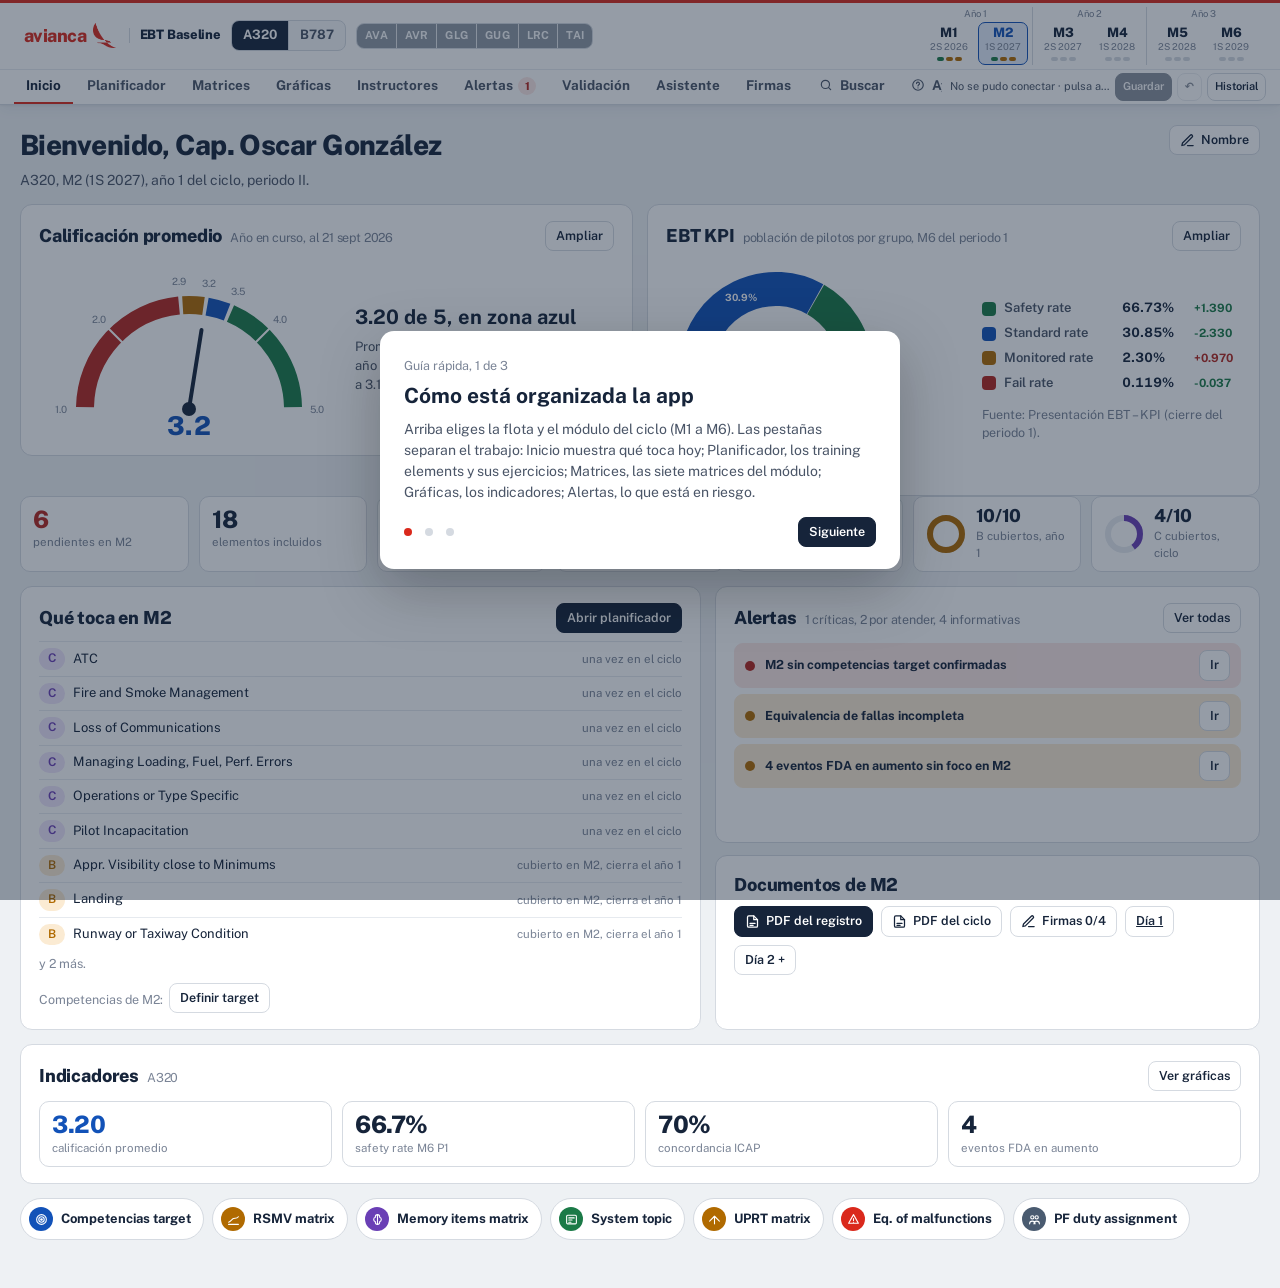
==== index.html @ a34c3d21 "Add write-your-own exercise option to session picker with automatic session selection" ====
<!DOCTYPE html>
<html lang="es">
<head>
<meta charset="utf-8">
<meta name="ebt-release" content="6.8-write-exercise-20261001">
<meta name="viewport" content="width=device-width, initial-scale=1, viewport-fit=cover">
<title>EBT Avianca: planificador de módulos</title>
<link rel="preconnect" href="https://fonts.googleapis.com">
<link rel="preconnect" href="https://fonts.gstatic.com" crossorigin>
<link href="https://fonts.googleapis.com/css2?family=Public+Sans:wght@400;600;700;800&display=swap" rel="stylesheet">
<style>
:root{
  --canvas:#EEF1F4; --surface:#FFFFFF; --surface2:#F5F7F9; --ink:#16243A; --ink2:#4A5567; --ink3:#7A8496;
  --rule:#D5DAE1; --rule2:#E6EAEF; --accent:#1252B8; --accent-ink:#FFFFFF; --accent-soft:#E3ECFA;
  --brand:#DA291C; --brand-soft:#FBE7E4;
  --due:#B3261E; --due-soft:#FBE7E4; --ok:#1B7A47; --ok-soft:#E1F3E8; --info:#4A5B70; --info-soft:#E9EDF2; --warn:#B06A00; --warn-soft:#FBEBD3;
  --catA:#0E7C86; --catB:#B06A00; --catC:#6A3FB5; --catO:#4A5B70;
  --catA-soft:#DDF3F5; --catB-soft:#FBEBD3; --catC-soft:#EDE4FA; --catO-soft:#E9EDF2;
  --shadow:0 1px 2px rgba(22,36,58,.06), 0 4px 14px rgba(22,36,58,.05);
  box-sizing:border-box;
  padding-top:env(safe-area-inset-top,0px); padding-bottom:env(safe-area-inset-bottom,0px);
}
@media (prefers-color-scheme: dark){
  :root:not([data-theme="light"]){
    --canvas:#0F1722; --surface:#182231; --surface2:#1F2B3C; --ink:#EEF2F7; --ink2:#B8C2D0; --ink3:#8E9AAB;
    --rule:#2E3A4C; --rule2:#26313F; --accent:#7FAEFF; --accent-ink:#0F1722; --accent-soft:#233657;
    --brand:#DA291C; --brand-soft:#4A2228;
    --due:#FF8C7F; --due-soft:#4A2622; --ok:#6FD39A; --ok-soft:#1E3E2C; --info:#B8C2D0; --info-soft:#26313F; --warn:#F2B75E; --warn-soft:#43311A;
    --catA:#5CD3DD; --catB:#F2B75E; --catC:#C4A6F5; --catO:#B8C2D0;
    --catA-soft:#153B40; --catB-soft:#43311A; --catC-soft:#332747; --catO-soft:#26313F;
    --shadow:none;
  }
}
:root[data-theme="dark"]{
    --canvas:#0F1722; --surface:#182231; --surface2:#1F2B3C; --ink:#EEF2F7; --ink2:#B8C2D0; --ink3:#8E9AAB;
    --rule:#2E3A4C; --rule2:#26313F; --accent:#7FAEFF; --accent-ink:#0F1722; --accent-soft:#233657;
    --brand:#DA291C; --brand-soft:#4A2228;
    --due:#FF8C7F; --due-soft:#4A2622; --ok:#6FD39A; --ok-soft:#1E3E2C; --info:#B8C2D0; --info-soft:#26313F; --warn:#F2B75E; --warn-soft:#43311A;
    --catA:#5CD3DD; --catB:#F2B75E; --catC:#C4A6F5; --catO:#B8C2D0;
    --catA-soft:#153B40; --catB-soft:#43311A; --catC-soft:#332747; --catO-soft:#26313F;
    --shadow:none;
}
html{scroll-padding-top:env(safe-area-inset-top,0px); height:100%;}
*,*::before,*::after{box-sizing:inherit}
body{margin:0; height:100%; background:var(--canvas); color:var(--ink); font-family:"Public Sans",system-ui,-apple-system,"Segoe UI",Roboto,sans-serif; font-size:14px; line-height:1.45; -webkit-font-smoothing:antialiased;}
button,input,select,textarea{font:inherit; color:inherit}
button{cursor:pointer; background:none; border:0; padding:0}
button:disabled{cursor:default; opacity:.5}
button:focus-visible,input:focus-visible,select:focus-visible,textarea:focus-visible,a:focus-visible,[tabindex]:focus-visible{outline:2px solid var(--accent); outline-offset:2px}
a{color:var(--accent)}
img{max-width:100%}
input[type=text],input[type=search],input[type=url],select,textarea{padding:7px 10px; border:1px solid var(--rule); border-radius:8px; background:var(--surface); font-size:13px}
input[type=checkbox]{accent-color:var(--accent)}

/* ===== Splash ===== */
.splash{min-height:100vh; display:flex; flex-direction:column; align-items:center; justify-content:center; gap:16px; padding:24px}
.splash-brand{display:flex; align-items:center; gap:12px}
.splash-brand img{height:56px; width:auto}
.splash-brand span{font-weight:800; font-size:38px; letter-spacing:-.03em; color:var(--brand); line-height:1}
.splash-bar{width:220px; max-width:70vw; height:6px; border-radius:3px; background:var(--rule2); overflow:hidden}
.splash-bar i{display:block; width:40%; height:100%; border-radius:3px; background:var(--brand); animation:slide 1.1s ease-in-out infinite}
@keyframes slide{0%{transform:translateX(-110%)} 100%{transform:translateX(260%)}}
.splash p{margin:0; color:var(--ink3); font-size:13px}
@media (prefers-reduced-motion: reduce){ .splash-bar i{animation:none; width:100%} }
/* ===== Top strip ===== */
.strip{position:sticky; top:env(safe-area-inset-top,0px); z-index:20; background:var(--surface); border-bottom:1px solid var(--rule); padding:0 20px; box-shadow:var(--shadow)}
.strip::before{content:""; display:block; height:3px; background:var(--brand); margin:0 -20px}
.strip-row{display:flex; align-items:center; gap:12px; row-gap:2px; flex-wrap:wrap; padding:5px 0 4px}
.brand{display:flex; align-items:center; gap:9px; min-width:0}
.brand .mark{display:flex; align-items:center; gap:7px; border-radius:8px; padding:2px 4px}
.brand .mark:hover{background:var(--surface2)}
.brand .logo{height:25px; width:auto}
.brand .word{font-weight:800; font-size:18px; letter-spacing:-.03em; color:var(--brand); line-height:1}
.brand .ttl{display:flex; flex-direction:column; border-left:1px solid var(--rule); padding-left:10px}
.brand .ttl b{font-weight:800; font-size:13px; letter-spacing:-.01em; line-height:1.15}
.brand .ttl span{color:var(--ink3); font-size:10.5px}
.brand button.home{font-weight:700; color:var(--ink2); padding:6px 10px; border-radius:8px; border:1px solid var(--rule)}
.brand button.home:hover{background:var(--surface2)}
.seg{display:inline-flex; border:1px solid var(--rule); border-radius:8px; overflow:hidden; background:var(--surface2)}
.seg button{padding:5px 11px; font-size:13px; font-weight:700; color:var(--ink2); border-right:1px solid var(--rule)}
.seg button:last-child{border-right:0}
.seg button[aria-pressed="true"]{background:var(--ink); color:var(--surface)}
.seg.aocseg button{padding:4px 8px; font-size:11px; letter-spacing:.02em}
.seg.aocseg button[aria-pressed="false"]{color:var(--ink3); opacity:.6; text-decoration:line-through}
body.ro .seg.aocseg button{opacity:.45; pointer-events:none}
@media (max-width:1520px){ .brand .ttl span{display:none} }
@media (max-width:1330px){ .store{display:none} .mod{min-width:46px} }
.timeline{display:flex; align-items:flex-end; margin-left:auto}
.year{display:flex; flex-direction:column; align-items:center; padding:0 4px; border-left:1px solid var(--rule)}
.year:first-child{border-left:0}
.year small{color:var(--ink3); font-size:9.5px; margin-bottom:1px}
.year div{display:flex; gap:3px}
.mod{display:flex; flex-direction:column; align-items:center; gap:1px; padding:3px 6px; border-radius:7px; min-width:50px; border:1px solid transparent}
.mod b{font-weight:800; font-size:13px; line-height:1}
.mod small{font-size:9.5px; color:var(--ink3); white-space:nowrap}
.mod .dots{display:flex; gap:2px; margin-top:1px; height:4px}
.mod .dots i{display:block; width:7px; height:4px; border-radius:2px; background:var(--rule)}
.mod .dots i.on{background:var(--ok)} .mod .dots i.part{background:var(--catB)}
.mod[aria-pressed="true"]{background:var(--accent-soft); border-color:var(--accent)}
.mod[aria-pressed="true"] b{color:var(--accent)}
.store{font-size:10.5px; color:var(--ink3); display:flex; align-items:center; gap:5px; white-space:nowrap}
.store i{width:7px; height:7px; border-radius:50%; background:var(--ink3); display:inline-block}
.store.db i{background:var(--ok)} .store.local i{background:var(--warn)}
.tabs{display:flex; gap:2px; overflow-x:auto; scrollbar-width:none}
.tabs button{padding:5px 12px 7px; font-size:13px; font-weight:600; color:var(--ink2); border-bottom:3px solid transparent; margin-bottom:-1px; white-space:nowrap}
.tabs button[aria-selected="true"]{color:var(--ink); border-bottom-color:var(--accent)}
.tabs button .n{display:inline-block; min-width:18px; padding:0 5px; border-radius:9px; background:var(--accent-soft); color:var(--accent); font-size:11px; font-weight:700; margin-left:5px; line-height:18px; vertical-align:1px}
.crumb{display:flex; align-items:center; gap:8px; padding:8px 0 10px; font-size:13px; color:var(--ink3)}
.crumb b{color:var(--ink); font-weight:700}
.crumb button{color:var(--accent); font-weight:600}

/* ===== Layout & generic ===== */
.main{padding:18px 20px 48px; max-width:1500px}
.pane,.card{background:var(--surface); border:1px solid var(--rule); border-radius:12px}
.card{padding:16px 18px}
.card h2,.sec-head h1{margin:0; font-size:18px; font-weight:800; letter-spacing:-.01em}
.card h2 small,.sec-head small{font-weight:400; color:var(--ink3); font-size:12.5px; margin-left:8px}
.sec-head{display:flex; align-items:flex-start; gap:14px; flex-wrap:wrap; margin:2px 0 14px}
.sec-head h1{font-size:22px}
.sec-head p{margin:4px 0 0; color:var(--ink2); max-width:70ch}
.sec-head .acts{margin-left:auto; display:flex; gap:8px; flex-wrap:wrap}
.pill{display:inline-flex; align-items:center; gap:5px; padding:2px 9px; border-radius:999px; font-size:12px; font-weight:600; background:var(--info-soft); color:var(--info)}
.pill.due{background:var(--due-soft); color:var(--due)} .pill.ok{background:var(--ok-soft); color:var(--ok)} .pill.warn{background:var(--warn-soft); color:var(--warn)} .pill.must{background:var(--due-soft); color:var(--due)}
.pill.A{background:var(--catA-soft); color:var(--catA)} .pill.B{background:var(--catB-soft); color:var(--catB)} .pill.C{background:var(--catC-soft); color:var(--catC)} .pill.O{background:var(--catO-soft); color:var(--catO)}
.btn{display:inline-flex; align-items:center; gap:6px; padding:8px 14px; border-radius:8px; font-weight:700; border:1px solid var(--rule); background:var(--surface); color:var(--ink); white-space:nowrap}
.btn:hover{background:var(--surface2)}
.btn.primary{background:var(--ink); color:var(--surface); border-color:var(--ink)}
.btn.primary:hover{filter:brightness(1.15)}
.btn.brand{background:var(--brand); color:#fff; border-color:var(--brand)}
.btn.danger{color:var(--due)}
.btn.sm{padding:5px 10px; font-size:12.5px; font-weight:600}
.btn svg{width:15px; height:15px}
.tag{font-size:11px; font-weight:700; color:var(--ink3); border:1px solid var(--rule); border-radius:5px; padding:1px 6px; white-space:nowrap}
.hint{color:var(--ink3); font-size:12.5px; margin:4px 0 0}
.empty{padding:22px 16px; color:var(--ink3); border:1px dashed var(--rule); border-radius:9px; margin-top:8px}
.toast{position:fixed; left:50%; bottom:calc(20px + env(safe-area-inset-bottom,0px)); transform:translateX(-50%); background:var(--ink); color:var(--surface); padding:9px 14px; border-radius:8px; font-weight:600; font-size:13px; opacity:0; pointer-events:none; transition:opacity .2s; z-index:50}
.toast.show{opacity:1}
.stack{display:grid; gap:14px}
.two{display:grid; grid-template-columns:1fr 1fr; gap:14px; align-items:start}
.row{display:flex; gap:8px; align-items:center; flex-wrap:wrap}

/* ===== Home ===== */
.welcome{display:flex; align-items:flex-start; justify-content:space-between; gap:12px; margin:2px 0 14px; flex-wrap:wrap}
.welcome h1{margin:0; font-size:28px; font-weight:800; letter-spacing:-.02em}
.welcome p{margin:4px 0 0; color:var(--ink2)}
.hero{display:grid; grid-template-columns:minmax(0,1.3fr) minmax(0,1fr); gap:14px; align-items:stretch}
.hero .card h1{margin:0 0 4px; font-size:26px; font-weight:800; letter-spacing:-.02em}
.hero .card p{margin:0; color:var(--ink2); max-width:60ch}
.kpis{display:grid; grid-template-columns:repeat(4,1fr); gap:10px; margin-top:14px}
.kpi{padding:12px 14px; border-radius:10px; background:var(--surface2); border:1px solid var(--rule2)}
.kpi b{display:block; font-size:26px; font-weight:800; line-height:1.05; letter-spacing:-.02em}
.kpi span{font-size:12px; color:var(--ink3)}
.kpi.due b{color:var(--due)} .kpi.ok b{color:var(--ok)}
.aocs{display:grid; grid-template-columns:repeat(auto-fill,minmax(118px,1fr)); gap:8px; margin-top:10px}
.aoc{display:flex; align-items:center; justify-content:space-between; gap:10px; padding:9px 12px; border-radius:10px; border:1px solid var(--rule2); background:var(--surface2); cursor:pointer; font:inherit; color:var(--ink); transition:border-color .18s, opacity .18s}
.aoc b{font-size:13px; font-weight:800; letter-spacing:.05em}
.aoc .sw{position:relative; width:34px; height:20px; border-radius:999px; background:var(--rule); transition:background .18s; flex:none}
.aoc .sw i{position:absolute; top:2px; left:2px; width:16px; height:16px; border-radius:50%; background:#fff; transition:left .18s}
.aoc[aria-checked="true"]{border-color:var(--ok)}
.aoc[aria-checked="true"] .sw{background:var(--ok)}
.aoc[aria-checked="true"] .sw i{left:16px}
.aoc[aria-checked="false"]{opacity:.7}
.aoc[aria-checked="false"] b{color:var(--ink3)}
body.ro .aoc{opacity:.45; pointer-events:none}
.ring{display:flex; align-items:center; gap:14px}
.ring svg{width:92px; height:92px; flex:none}
.ring .lbl{font-size:12.5px; color:var(--ink2)}
.ring .lbl b{display:block; font-size:15px; color:var(--ink)}
.targets{display:flex; gap:6px; flex-wrap:wrap; margin-top:8px}
.tchip{padding:4px 10px; border-radius:999px; font-weight:800; font-size:12.5px; background:var(--accent-soft); color:var(--accent)}
.tchip.sug{background:var(--warn-soft); color:var(--warn); border:1px dashed var(--warn)} .tchip small{font-weight:600; font-size:11px}
.menu{display:grid; grid-template-columns:repeat(4,1fr); gap:12px; margin-top:14px}
.tile{display:flex; flex-direction:column; align-items:flex-start; gap:10px; padding:16px 16px 14px; text-align:left; background:var(--surface); border:1px solid var(--rule); border-radius:12px; min-height:150px; transition:transform .12s, box-shadow .12s}
.tile:hover{transform:translateY(-2px); box-shadow:var(--shadow); border-color:var(--ink3)}
.tile .ic{width:40px; height:40px; border-radius:10px; display:grid; place-items:center; color:#fff}
.tile .ic svg{width:22px; height:22px}
.tile .num{position:absolute}
.tile h3{margin:0; font-size:15px; font-weight:800; line-height:1.2}
.tile p{margin:0; font-size:12.5px; color:var(--ink3); line-height:1.35}
.tile .st{margin-top:auto; font-size:12.5px; font-weight:700}
.tile .st.due{color:var(--due)} .tile .st.ok{color:var(--ok)} .tile .st.info{color:var(--ink2)}
.tile .top{display:flex; align-items:center; gap:10px; width:100%}
.tile .top small{margin-left:auto; font-weight:800; color:var(--ink3); font-size:13px}
.links li{display:flex; gap:10px; align-items:center; padding:8px 0; border-top:1px solid var(--rule2); flex-wrap:wrap}
.links li:first-child{border-top:0}
.links ul{list-style:none; margin:6px 0 0; padding:0}
.links .lab{font-weight:700; min-width:140px}
.links input{flex:1; min-width:160px}
.links a.btn{text-decoration:none}
.logo-box{display:flex; align-items:center; gap:12px; flex-wrap:wrap}
.logo-box .prev{height:44px; min-width:120px; display:flex; align-items:center; justify-content:center; border:1px dashed var(--rule); border-radius:8px; padding:4px 10px; background:var(--surface2)}
.logo-box .prev img{max-height:36px}

/* ===== Planner (list + detail) ===== */
.plan{display:grid; grid-template-columns:360px minmax(0,1fr); gap:16px; align-items:start}
.plan > *{min-width:0}
.gm,.fr span,.res-head h3{overflow-wrap:anywhere}
.list{position:sticky; top:calc(var(--strip-h,120px) + 12px); max-height:calc(100vh - var(--strip-h,120px) - 28px); display:flex; flex-direction:column}
.list-head{padding:12px 14px 10px; border-bottom:1px solid var(--rule); display:flex; align-items:center; gap:10px; flex-wrap:wrap}
.list-head h2{margin:0; font-size:14px; font-weight:700}
.list-head label{display:flex; align-items:center; gap:6px; font-size:12.5px; color:var(--ink2); margin-left:auto; cursor:pointer}
.list-body{overflow:auto; padding-bottom:8px}
.cat-head{padding:12px 14px 5px; font-size:12px; font-weight:700; color:var(--ink2); display:flex; justify-content:space-between; align-items:baseline; gap:10px; flex-wrap:wrap}
.cat-head em{font-style:normal; font-weight:400; color:var(--ink3)}
.el-row{display:grid; grid-template-columns:5px 22px 1fr auto; gap:10px; align-items:center; width:100%; padding:7px 12px 7px 10px; text-align:left; border-top:1px solid var(--rule2)}
.el-row:hover{background:var(--surface2)}
.el-row[aria-current="true"]{background:var(--accent-soft)}
.el-row .rail{width:5px; height:100%; min-height:30px; border-radius:3px; background:var(--rule)}
.rail.A{background:var(--catA)} .rail.B{background:var(--catB)} .rail.C{background:var(--catC)} .rail.O{background:var(--catO)}
.el-row input{width:16px; height:16px; margin:0}
.el-row .nm{font-weight:600; line-height:1.25}
.el-row .st{display:block; font-size:11.5px; font-weight:400; color:var(--ink3); margin-top:2px}
.el-row .st.due{color:var(--due); font-weight:600} .el-row .st.ok{color:var(--ok)} .el-row .st.must{color:var(--due); font-weight:700}
.el-row .cnt{font-size:11.5px; color:var(--ink3); white-space:nowrap}
.el-row .cnt.has{color:var(--accent); font-weight:700}
.detail{min-height:400px}
.det-head{padding:16px 20px 12px; border-bottom:1px solid var(--rule)}
.det-head .top{display:flex; align-items:flex-start; gap:12px; flex-wrap:wrap}
.det-head h1{margin:0; font-size:22px; font-weight:800; letter-spacing:-.015em; line-height:1.15}
.det-head .meta{display:flex; gap:8px; flex-wrap:wrap; margin-top:8px; align-items:center}
.cover{display:flex; gap:6px; margin-top:12px; flex-wrap:wrap}
.cover span{display:inline-flex; flex-direction:column; align-items:center; padding:5px 9px; border-radius:7px; border:1px solid var(--rule); font-size:12px; color:var(--ink3); min-width:58px}
.cover span b{font-weight:800; color:var(--ink2)}
.cover span.on{background:var(--ok-soft); border-color:var(--ok); color:var(--ok)} .cover span.on b{color:var(--ok)}
.cover span.cur{outline:2px solid var(--accent); outline-offset:1px}
.filters{position:sticky; top:var(--strip-h,120px); z-index:5; background:var(--surface); padding:10px 20px; border-bottom:1px solid var(--rule); display:flex; gap:8px; flex-wrap:wrap; align-items:center}
.filters .chips{display:flex; gap:5px; flex-wrap:wrap}
.chip{padding:4px 10px; border-radius:999px; border:1px solid var(--rule); font-size:12.5px; font-weight:700; color:var(--ink2); background:var(--surface)}
.chip[aria-pressed="true"]{background:var(--ink); color:var(--surface); border-color:var(--ink)}
.chip.tgt{border-color:var(--accent)}
.evov{position:fixed; inset:0; background:rgba(3,10,20,.55); z-index:60; display:flex; align-items:center; justify-content:center; padding:20px}
.evbox{background:var(--surface); border:1px solid var(--rule); border-radius:14px; padding:18px 20px; max-width:560px; width:100%; max-height:85vh; overflow:auto; box-shadow:var(--shadow)}
.evbox h3{margin:0 0 4px; font-size:16px}
.evg{margin-top:10px} .evg b{font-size:11.5px; color:var(--ink3); letter-spacing:.05em; text-transform:uppercase}
.evg > div{display:flex; gap:6px; flex-wrap:wrap; margin-top:5px}
.evtag{cursor:pointer; font:inherit; font-size:11px}
.sesst{display:grid; grid-template-columns:repeat(auto-fill,minmax(240px,1fr)); gap:10px; margin-top:10px}
.sess{border:1px solid var(--rule); border-radius:10px; padding:10px 12px; background:var(--surface2)}
.sess h4{margin:0 0 6px; font-size:13px}
.sess ul{margin:0; padding:0; list-style:none; display:flex; flex-direction:column; gap:6px}
.sess li{font-size:12.5px; color:var(--ink2); line-height:1.35} .sess li b{color:var(--ink); font-weight:700}
.p2grid{display:grid; grid-template-columns:repeat(auto-fill,minmax(96px,1fr)); gap:8px}
.p2c{display:flex; flex-direction:column; gap:3px; font-size:12px}
.p2c b{color:var(--ink2); font-weight:700}
.p2c input{padding:6px 8px; border:1px solid var(--rule); border-radius:8px; background:var(--surface2); color:var(--ink); font:inherit; width:100%}
.p2c input:focus{border-color:var(--accent); outline:none}
body.ro .p2c input{opacity:.5; pointer-events:none}
.insbar{display:flex; align-items:center; gap:10px; padding:5px 6px; width:100%; text-align:left; font:inherit; color:var(--ink); border-radius:8px}
button.insbar{cursor:pointer} button.insbar:hover{background:var(--surface2)}
.insbar[aria-pressed="true"]{background:var(--accent-soft); outline:1px solid var(--accent)}
.insbar b{width:46px; font-size:13px; flex:none}
.stk{flex:1; display:flex; height:16px; border-radius:999px; overflow:hidden; background:transparent}
.hb{flex:1; display:flex; align-items:center; min-width:0}
.hb i{display:block; height:12px; border-radius:999px; min-width:6px; animation:growx .5s ease}
.hb .z{width:6px; height:6px; min-width:0; border-radius:50%; background:var(--rule2); animation:none}
.stk i{display:block; height:100%; animation:growx .55s ease}
@keyframes growx{from{width:0}}
.insbar .n{width:130px; font-size:11.5px; color:var(--ink3); text-align:right; white-space:nowrap; flex:none}
.inslegend{display:flex; gap:14px; margin-top:10px; font-size:12px; color:var(--ink2); flex-wrap:wrap; align-items:center}
.inslegend i{width:10px; height:10px; border-radius:3px; display:inline-block; margin-right:5px; vertical-align:-1px}
.daycols{display:flex; gap:18px; margin-top:10px}
.daycol{flex:1} .daycol h4{margin:0 0 8px; font-size:12px; color:var(--ink3); text-transform:uppercase; letter-spacing:.05em}
.mini{display:flex; align-items:flex-end; gap:10px; min-height:96px}
.mini .col{flex:1; display:flex; flex-direction:column; align-items:center; justify-content:flex-end; gap:3px}
.mini .col i{width:100%; max-width:44px; border-radius:5px 5px 0 0; display:block; transform-origin:bottom; animation:growy .5s ease}
.mini .col .v2{font-size:12px; font-weight:800} .mini .col small{font-size:10.5px; color:var(--ink3)}
@keyframes growy{from{transform:scaleY(0)}}
.dvg{display:flex; align-items:center; gap:6px; padding:5px 6px; width:100%; font:inherit; color:var(--ink); text-align:left; border-radius:8px}
button.dvg{cursor:pointer} button.dvg:hover{background:var(--surface2)}
.dvg[aria-pressed="true"]{background:var(--accent-soft); outline:1px solid var(--accent)}
.dvg b{width:44px; flex:none; font-size:13px}
.dvg .L,.dvg .R{flex:1; display:flex; align-items:center; height:17px; min-width:0}
.dvg .L{justify-content:flex-end}
.dvg .L i{background:var(--due); border-radius:6px 0 0 6px; height:100%; display:block; animation:growx .5s ease}
.dvg .R i{background:#8b5cf6; border-radius:0 6px 6px 0; height:100%; display:block; animation:growx .5s ease}
.dvg .L small,.dvg .R small{margin:0 7px; font-weight:800; font-size:12px; flex:none}
.dvg .axis{width:2px; height:24px; background:var(--rule); flex:none; border-radius:1px}
.dvg .n{width:86px; text-align:right; font-size:11.5px; color:var(--ink3); flex:none; white-space:nowrap}
.filters input[type=search]{min-width:170px}
.filters .clear{font-size:12.5px; color:var(--accent); font-weight:600; margin-left:auto}
.mode{display:inline-flex; border:1px solid var(--rule); border-radius:7px; overflow:hidden}
.mode button{padding:5px 9px; font-size:12px; font-weight:600; color:var(--ink2)}
.mode button[aria-pressed="true"]{background:var(--accent-soft); color:var(--accent)}
.det-body{padding:6px 20px 24px}
.sect{margin-top:18px}
.sect h3{margin:0 0 6px; font-size:15px; font-weight:800}
.sect h3 small{font-weight:400; color:var(--ink3); font-size:12.5px; margin-left:8px}
.jet{border-left:3px solid var(--rule); padding:2px 0 2px 12px; margin:6px 0 10px; color:var(--ink2); font-size:13px}
.jet p{margin:4px 0} .jet b{color:var(--ink)}
details.topic{border:1px solid var(--rule); border-radius:9px; margin-top:10px; background:var(--surface)}
details.topic > summary{list-style:none; cursor:pointer; padding:10px 14px; display:flex; align-items:center; gap:8px; font-weight:700; flex-wrap:wrap}
details.topic > summary::-webkit-details-marker{display:none}
details.topic > summary::before{content:""; width:8px; height:8px; border-right:2px solid var(--ink3); border-bottom:2px solid var(--ink3); transform:rotate(-45deg); transition:transform .15s; flex:none}
details.topic[open] > summary::before{transform:rotate(45deg)}
.ex{display:grid; grid-template-columns:22px 1fr; gap:10px; padding:10px 14px; border-top:1px solid var(--rule2); align-items:start}
.ex input{width:17px; height:17px; margin:2px 0 0}
.ex.on{background:var(--accent-soft)}
.ex .gm{line-height:1.4}
.ex .row2{display:flex; gap:5px; flex-wrap:wrap; margin-top:6px; align-items:center}
.comp{font-size:11px; font-weight:700; padding:1px 6px; border-radius:5px; background:var(--info-soft); color:var(--info)}
.comp.hit{background:var(--ink); color:var(--surface)}
.phase{font-size:11px; color:var(--ink3); border:1px dashed var(--rule); border-radius:5px; padding:1px 6px}
.fcts-sys{border-top:1px solid var(--rule2)}
.fcts-sys summary{list-style:none; cursor:pointer; padding:8px 14px; display:flex; gap:10px; align-items:center; font-weight:600; font-size:13px}
.fcts-sys summary::-webkit-details-marker{display:none}
.fcts-sys summary .n{margin-left:auto; color:var(--ink3); font-weight:400; font-size:12px}
.fcts-sys summary .sel{color:var(--accent); font-weight:700; font-size:12px}
.fr{display:grid; grid-template-columns:22px 1fr auto; gap:10px; padding:6px 14px 6px 30px; align-items:center; font-size:13px}
.fr input{width:16px; height:16px; margin:0}
.fr.on{background:var(--accent-soft)}
.fr .crit{font-size:11px; color:var(--ink3); white-space:nowrap}
.custom-list{margin:6px 0 0; padding:0; list-style:none}
.custom-list li{display:flex; gap:10px; align-items:center; padding:7px 0; border-top:1px solid var(--rule2)}
.custom-list li span{flex:1}
.addrow{display:flex; gap:8px; margin-top:8px; flex-wrap:wrap}
.addrow input{flex:1; min-width:140px}
textarea.note{width:100%; min-height:70px; resize:vertical}
.back{display:none; margin:0 0 10px}
.comp-view .pane{padding:0}
.res-el{border-top:1px solid var(--rule)} .res-el:first-child{border-top:0}
.res-head{display:flex; align-items:center; gap:10px; padding:12px 16px; flex-wrap:wrap}
.res-head h3{margin:0; font-size:16px; font-weight:800}
.res-head .n{color:var(--ink3); font-size:12.5px}
.res-head .go{margin-left:auto}
.record table{width:100%; border-collapse:collapse; font-size:13px}
.record th,.record td{padding:8px 10px; border-bottom:1px solid var(--rule2); text-align:left; vertical-align:middle}
.record th{font-size:12px; color:var(--ink2); font-weight:700; background:var(--surface2)}
.record th small{display:block; font-weight:400; color:var(--ink3)}
.record td.c{text-align:center}
.record td.c button{width:100%; min-height:30px; border-radius:6px; font-weight:700; color:var(--ink3)}
.record td.c button:hover{background:var(--surface2)}
.record td.c button.on{background:var(--ok-soft); color:var(--ok)}
.record td.c button.pend{background:var(--due-soft); color:var(--due); font-size:11.5px}
.record td.c button.cur{outline:1px dashed var(--accent)}
.record tr.cat td{background:var(--surface2); font-weight:700; color:var(--ink2); font-size:12px}
.record .nm button{font-weight:600; text-align:left; color:var(--ink)}
.record .nm button:hover{color:var(--accent)}
.wrap{overflow-x:auto}
.toolbar{display:flex; gap:8px; flex-wrap:wrap; padding:12px 16px; border-bottom:1px solid var(--rule); align-items:center}
.toolbar p{margin:0; color:var(--ink3); font-size:12.5px; width:100%}
.backup{padding:12px 16px; border-top:1px solid var(--rule)}
.backup textarea{width:100%; min-height:90px; font-size:12px}
.summary .pane{padding:18px 22px}
.summary h1{margin:0; font-size:22px; font-weight:800}
.summary .sub{color:var(--ink3); margin:2px 0 14px}
.summary h2{font-size:15px; margin:18px 0 4px; padding-top:12px; border-top:1px solid var(--rule)}
.summary h3{font-size:14px; margin:12px 0 4px; font-weight:800}
.summary ul{margin:4px 0 0; padding-left:20px} .summary li{margin:3px 0}
.summary .n{color:var(--ink3); font-size:12.5px}
.stats{display:flex; gap:18px; flex-wrap:wrap; margin:8px 0 6px}
.stats div{display:flex; flex-direction:column}
.stats b{font-size:24px; font-weight:800; line-height:1.1}
.stats span{font-size:12px; color:var(--ink3)}

/* ===== Mapeo guía ===== */
.mapbox{border:1px solid var(--rule); border-radius:10px; overflow:hidden; margin-top:6px}
.mapsess{border-top:1px solid var(--rule)} .mapsess:first-child{border-top:0}
.mapsess .ms{background:var(--surface2); padding:6px 14px; font-weight:800; font-size:12.5px; color:var(--ink2)}
.mapev{padding:9px 14px; border-top:1px solid var(--rule2)}
.mapev p{margin:0 0 5px; line-height:1.4}
.mapev .row2{display:flex; gap:5px; flex-wrap:wrap; align-items:center}
.smx td.c{text-align:center} .smx th{font-size:11px; white-space:nowrap}
.smx .dot{display:inline-block; width:12px; height:12px; border-radius:50%; background:var(--ok)}
/* ===== Competencias: gráfica y sugerencia ===== */
.perf{width:100%; height:auto; display:block; margin-top:8px}
.legend{display:flex; gap:10px; flex-wrap:wrap; align-items:center; margin-top:6px; font-size:12px; color:var(--ink2)}
.legend .lg{display:inline-flex; align-items:center; gap:4px} .legend .lg i{width:12px; height:12px; border-radius:3px; display:inline-block}
.mx.small td,.mx.small th{padding:4px 6px; font-size:12px} .mx.small td.c.est{font-style:italic; color:var(--ink3)}
.sugg{list-style:none; margin:8px 0 0; padding:0; counter-reset:s}
.sugg li{padding:8px 10px; border-top:1px solid var(--rule2); counter-increment:s; display:grid; grid-template-columns:22px 1fr; gap:8px}
.sugg li::before{content:counter(s); font-weight:800; color:var(--ink3); font-size:12px; padding-top:2px}
.sugg li.top{background:var(--accent-soft); border-radius:8px; border-top-color:transparent}
.sugg li.top::before{color:var(--accent)}
.sugg .sh{display:flex; gap:8px; align-items:baseline; flex-wrap:wrap} .sugg .sh b{font-size:14px} .sugg .sh span{color:var(--ink2); font-size:12.5px} .sugg .sh em{margin-left:auto; font-style:normal; font-weight:700; font-size:12px; color:var(--ink3)}
/* ===== Equipo y modo lectura ===== */
.robanner{background:var(--warn-soft); border:1px solid var(--warn); color:var(--ink); border-radius:10px; padding:8px 12px; margin:0 0 12px; font-size:13px}
body.ro .ck, body.ro .cm button, body.ro input[type=checkbox], body.ro .addrow, body.ro .btn.danger, body.ro .btn[data-act="applySugg"], body.ro .btn[data-act="confirmSugg"], body.ro .btn[data-act="editCompany"], body.ro .btn[data-act="editSysItem"], body.ro .btn[data-act="editCustom"], body.ro .btn[data-act="gradingEdit"], body.ro .btn[data-act="kpiEdit"], body.ro .btn[data-act="inc"]{opacity:.45; pointer-events:none}
.who{display:inline-flex; align-items:center; gap:6px; margin-right:8px} .who img{width:20px; height:20px; border-radius:50%}
.itemlist li img.av{width:26px; height:26px; border-radius:50%}
.store.ro i{background:var(--warn)}
/* ===== Firmas ===== */
.sigpad{position:relative; border:1px dashed var(--rule); border-radius:10px; background:var(--surface2); margin-top:10px; overflow:hidden}
.sigpad canvas{display:block; width:100%; height:auto; touch-action:none; cursor:crosshair; background:transparent}
.sigpad .sigline{position:absolute; left:6%; right:6%; bottom:22%; border-bottom:1px solid var(--ink3); pointer-events:none; opacity:.5}
.sigprev{margin-top:10px; padding:10px 14px; border:1px solid var(--rule); border-radius:10px; background:#fff}
.sigprev img{max-height:90px; max-width:100%; display:block}
.sigprev .hint{margin-top:6px}
/* ===== Medidor y dona ===== */
.gwrap{display:grid; grid-template-columns:minmax(200px,300px) 1fr; gap:16px; align-items:center; margin-top:8px}
.gauge,.donut{width:100%; height:auto; display:block; max-width:400px}
.gwrap:not(.big) .gauge{max-width:300px} .gwrap:not(.big) .donut{max-width:220px; margin:0}
.gwrap.big{grid-template-columns:minmax(260px,400px) minmax(0,1fr) minmax(220px,280px); align-items:start; gap:22px}
.gwrap.big .expl{border-top:0; padding-top:0; margin-top:0}
@media (max-width:1100px){ .gwrap.big{grid-template-columns:minmax(240px,360px) 1fr} .gwrap.big .hist{grid-column:1 / -1} }
.hist{display:flex; flex-direction:column; gap:4px; padding-top:6px}
.hist .hh{font-size:11.5px; color:var(--ink3); margin-bottom:4px}
.hist .hrow{display:grid; grid-template-columns:auto 1fr auto; gap:8px; align-items:center; font-size:12.5px}
.hist .hrow span small{display:block; color:var(--ink3); font-size:10.5px}
.hist .hrow i{border-bottom:1px dotted var(--rule)}
.hist .hrow b{min-width:44px; text-align:center; padding:2px 8px; border-radius:999px; font-size:12px}
.hist .hrow b.ok{background:var(--ok-soft); color:var(--ok)} .hist .hrow b.warn{background:var(--warn-soft); color:var(--warn)} .hist .hrow b.due{background:var(--due-soft); color:var(--due)} .hist .hrow b.blue{background:var(--accent-soft); color:var(--accent)}
.expl{margin-top:10px; border-top:1px solid var(--rule2); padding-top:8px}
.expl p{margin:6px 0; font-size:12.5px; color:var(--ink2); line-height:1.5} .expl p b{color:var(--ink)}
.donut{max-width:260px; margin:0 auto}
.glab{display:flex; flex-direction:column; gap:6px; font-size:13px; color:var(--ink2)}
.glab b{font-size:20px; color:var(--ink)}
.dl{list-style:none; margin:0; padding:0}
.dl li{display:grid; grid-template-columns:14px 70px 1fr; gap:8px; align-items:center; padding:3px 0; font-size:13px}
.dl li b{font-size:13px; color:var(--ink2); font-weight:600}
.dl li i{width:14px; height:14px; border-radius:4px; display:inline-block}
.dl li span{font-variant-numeric:tabular-nums; font-weight:700; color:var(--ink)}
.gform{margin-top:12px; padding:12px; border:1px dashed var(--rule); border-radius:10px; background:var(--surface2); display:grid; gap:8px}
.gform label{display:inline-flex; align-items:center; gap:6px; font-size:12.5px; color:var(--ink2)}
.gform input{width:90px}
@media (max-width:600px){ .gwrap{grid-template-columns:1fr} }
/* ===== Cabecera de años (RSMV) ===== */
.mx .ybr th{background:var(--surface); border-bottom:0; padding:3px 4px; position:static}
.mx .ybr th.yb0{background:var(--surface)}
.mx .ybr th.yb span{display:block; border:1.5px solid var(--rule); border-radius:8px; padding:4px 6px; font-size:12px; font-weight:800; color:var(--ink2); background:var(--surface2)}
.mx .ybr th.yb span small{display:block; font-weight:600; color:var(--ink3); font-size:10.5px}
.mx .ybr th.yb.cur span{border-color:var(--accent); color:var(--accent); background:var(--accent-soft)}
.mx .ybr th.yb.cur span small{color:var(--accent)}
/* ===== KPI ===== */
.dl.kl li{grid-template-columns:14px 110px 64px 1fr}
.dl.kl li em{font-style:normal; font-size:11.5px; font-weight:700; color:var(--ink3)} .dl.kl li em.ok{color:var(--ok)} .dl.kl li em.due{color:var(--due)}
.kpibars{display:grid; gap:10px}
.kpirow{display:grid; grid-template-columns:130px 1fr 78px; gap:10px; align-items:center}
.kpirow .kh b{display:block; font-size:13px} .kpirow .kh span{font-size:11.5px; color:var(--ink3)}
.kpirow .kb{display:grid; gap:3px}
.kpirow .kbl{display:grid; grid-template-columns:1fr 26px 62px; gap:6px; align-items:center; font-size:11px; color:var(--ink3)}
.kpirow .kbl i{display:block; height:9px; border-radius:4px; background:var(--rule)}
.kpirow .kbl em{font-style:normal; font-weight:700; color:var(--ink); text-align:right; font-variant-numeric:tabular-nums}
.kpirow .kt{font-weight:800; font-size:13px; text-align:right; color:var(--ink2)} .kpirow .kt small{display:block; font-weight:600; color:var(--ink3); font-size:10.5px}
.kpirow .kt.ok{color:var(--ok)} .kpirow .kt.due{color:var(--due)}
/* ===== Alertas plegables, años ===== */
details.alerts > summary{list-style:none; cursor:pointer; display:flex; justify-content:space-between; align-items:center; gap:10px; flex-wrap:wrap}
details.alerts > summary::-webkit-details-marker{display:none}
details.alerts > summary .caret{width:9px; height:9px; border-right:2px solid var(--ink3); border-bottom:2px solid var(--ink3); transform:rotate(45deg); margin:0 4px 4px 6px; transition:transform .15s}
details.alerts[open] > summary .caret{transform:rotate(-135deg); margin-top:6px}
.mx .ybr th.yb button{display:block; width:100%; text-align:center; cursor:pointer}
.mx .ybr th.yb button:hover span{border-color:var(--accent)}
.mx th.yr,.mx td.yr{background:var(--accent-soft)}
.mx td.yr.cur,.mx th.yr.cur{background:var(--accent-soft)}
.mx th.yrl,.mx td.yrl{border-left:2px solid var(--accent)} .mx th.yrr,.mx td.yrr{border-right:2px solid var(--accent)}
.mx tbody tr:last-child td.yr{border-bottom:2px solid var(--accent)}
.mx thead tr:last-child th.yr{border-top:2px solid var(--accent)}
/* ===== Alertas y enlaces ===== */
.al{list-style:none; margin:10px 0 0; padding:0; display:grid; gap:6px}
.al li{display:grid; grid-template-columns:10px 1fr auto; gap:10px; align-items:center; padding:8px 10px; border-radius:9px; border:1px solid var(--rule2); background:var(--surface2)}
.al li i{width:10px; height:10px; border-radius:50%; display:block}
.al li.due i{background:var(--due)} .al li.warn i{background:var(--warn)} .al li.info i{background:var(--accent)}
.al li.due{border-color:var(--due-soft); background:var(--due-soft)} .al li.warn{background:var(--warn-soft); border-color:var(--warn-soft)}
.al li b{display:block; font-size:13px} .al li span{display:block; font-size:12px; color:var(--ink2); line-height:1.35}
.link{font-size:10.5px; font-weight:700; padding:1px 6px; border-radius:5px; border:1px solid var(--accent); color:var(--accent); background:var(--accent-soft)}
.link.mem{border-color:var(--catC); color:var(--catC); background:var(--catC-soft)}
.mx td.c{position:relative}
.viap{position:absolute; left:50%; bottom:2px; width:6px; height:6px; margin-left:-3px; border-radius:50%; background:var(--accent)}
.viap.gap{background:var(--due)}
.cm.gap{border-color:var(--due)}
/* ===== ICAP ===== */
.icapline{width:100%; height:auto; display:block; margin-top:6px}
.kpis.icapk{margin-top:10px}
/* ===== Boletín FDA ===== */
.fdagrid{display:grid; grid-template-columns:repeat(3,1fr); gap:10px; margin-top:10px}
.fdaev{border:1px solid var(--rule); border-radius:10px; padding:10px 12px; display:grid; grid-template-columns:1fr 160px; gap:6px 10px; align-items:center; background:var(--surface2)}
.fdaev.up{border-color:var(--due-soft); background:var(--due-soft)}
.fdaev .fh b{display:block; font-size:12.5px; line-height:1.2} .fdaev .fh span{font-size:11px; color:var(--ink3)}
.fdaev .spark{width:160px; height:46px; grid-row:span 2}
.fdaev .fv b{font-size:16px; font-weight:800} .fdaev .fv span{display:block; font-size:10.5px; color:var(--ink3)}
.fdasugg h3{margin:0 0 8px; font-size:15px; font-weight:800}
.fs{border:1px solid var(--rule); border-radius:10px; padding:10px 12px; margin-bottom:10px}
.fs .fsh{display:flex; align-items:center; gap:8px; flex-wrap:wrap} .fs .fsh b{font-size:14px}
.fs .num{width:22px; height:22px; border-radius:50%; background:var(--ink); color:var(--surface); display:inline-grid; place-items:center; font-weight:800; font-size:12px}
.fs .row{margin-top:2px}
@media (max-width:1100px){ .fdagrid{grid-template-columns:repeat(2,1fr)} }
@media (max-width:600px){ .fdagrid{grid-template-columns:1fr} }
/* ===== Validación, búsqueda, ayuda ===== */
.topnav .navsp{flex:1}
.topnav button svg{width:14px; height:14px; vertical-align:-2px; margin-right:4px}
.valbar{flex:1; height:8px; border-radius:4px; background:var(--rule2); overflow:hidden; margin-right:12px} .valbar i{display:block; height:100%; background:var(--ok)}
.valrow{display:grid; grid-template-columns:1fr 1.3fr auto; gap:12px; padding:10px 0; border-top:1px solid var(--rule2); align-items:start}
.valrow p{margin:2px 0 0; font-size:13px} .valrow .va{display:flex; gap:6px; flex-wrap:wrap} .valrow .vn{grid-column:1 / -1} .valrow .vn input{width:100%}
.valrow.ok{background:var(--ok-soft); border-radius:8px; padding:10px} .valrow.adjust{background:var(--warn-soft); border-radius:8px; padding:10px} .valrow.no{background:var(--due-soft); border-radius:8px; padding:10px}
.vb{font-size:10.5px; font-weight:800; padding:1px 6px; border-radius:5px; margin-left:2px}
.vb.ok{background:var(--ok-soft); color:var(--ok)} .vb.adjust{background:var(--warn-soft); color:var(--warn)} .vb.no{background:var(--due-soft); color:var(--due)}
.sres{list-style:none; margin:10px 0 0; padding:0} .sres li{border-top:1px solid var(--rule2)} .sres li button{display:grid; grid-template-columns:auto 1fr; gap:4px 10px; width:100%; text-align:left; padding:8px 4px; align-items:baseline} .sres li button:hover{background:var(--surface2)}
.sres li button b{font-size:13px} .sres li button span{grid-column:2; font-size:12px; color:var(--ink3)}
.ovl{position:fixed; inset:0; background:rgba(22,36,58,.45); z-index:60; display:grid; place-items:center; padding:20px}
.ovlbox{background:var(--surface); border-radius:14px; padding:22px 24px; max-width:520px; width:100%; box-shadow:0 20px 60px rgba(0,0,0,.25)}
.ovlbox .dot{width:8px; height:8px; border-radius:50%; background:var(--rule); display:inline-block; margin-right:5px} .ovlbox .dot.on{background:var(--brand)}
.card.remind{border-color:var(--accent); background:var(--accent-soft)}
@media (max-width:900px){ .valrow{grid-template-columns:1fr} }
/* ===== Asistente ===== */
.chat .chatlog{max-height:52vh; overflow:auto; padding:4px 2px; display:flex; flex-direction:column; gap:8px}
.chat.compact .chatlog{max-height:38vh}
.msg{display:flex} .msg.user{justify-content:flex-end}
.msg .mb{max-width:88%; padding:9px 12px; border-radius:12px; font-size:13.5px; line-height:1.45; white-space:normal; overflow-wrap:anywhere}
.msg.user .mb{background:var(--ink); color:var(--surface); border-bottom-right-radius:4px}
.msg.assistant .mb{background:var(--surface2); border:1px solid var(--rule2); border-bottom-left-radius:4px}
.msg.err .mb{background:var(--due-soft); color:var(--due)}
.chatin{margin-top:8px; display:grid; gap:6px} .chatin textarea{width:100%; resize:vertical}
.dock{position:fixed; right:calc(18px + env(safe-area-inset-right,0px)); bottom:calc(18px + env(safe-area-inset-bottom,0px)); z-index:45; display:flex; flex-direction:column; align-items:flex-end; gap:10px}
.dockbtn{display:inline-flex; align-items:center; gap:8px; padding:11px 16px; border-radius:999px; background:var(--brand); color:#fff; font-weight:800; box-shadow:0 8px 24px rgba(0,0,0,.22)}
.dockbtn svg{width:18px; height:18px}
.dockbox{width:min(400px, calc(100vw - 36px)); background:var(--surface); border:1px solid var(--rule); border-radius:14px; box-shadow:0 20px 50px rgba(0,0,0,.25); overflow:hidden}
@media (max-width:600px){ .dockbtn span{display:none} .dockbtn{padding:12px} }
/* ===== Aclaraciones ===== */
.note{background:var(--accent-soft); border:1px solid var(--accent); border-radius:10px; padding:12px 14px; margin:0 0 14px; color:var(--ink); font-size:13px; line-height:1.5}
.note b{font-weight:800}
.note .pairs{display:flex; gap:6px; flex-wrap:wrap; margin-top:8px}
.note .pair{padding:3px 9px; border-radius:999px; background:var(--surface); border:1px solid var(--rule); font-size:12px; font-weight:700; color:var(--ink2)}
.note .pair.cur{border-color:var(--accent); color:var(--accent)}
/* ===== Matrices ===== */
.mx{width:100%; border-collapse:separate; border-spacing:0; font-size:13px}
.mx th,.mx td{padding:6px 8px; border-bottom:1px solid var(--rule2); vertical-align:middle}
.mx th{font-size:12px; color:var(--ink2); font-weight:700; background:var(--surface2); text-align:center; position:sticky; top:0; z-index:1}
.mx th:first-child,.mx td:first-child{text-align:left; position:sticky; left:0; background:var(--surface); z-index:2; min-width:220px; max-width:360px}
.mx th:first-child{background:var(--surface2); z-index:3}
.mx th small{display:block; font-weight:400; color:var(--ink3)}
.mx th.cur,.mx td.cur{background:var(--accent-soft)}
.mx tr.grp td{background:var(--surface2); font-weight:700; color:var(--ink2); font-size:12px}
.mx td.c{text-align:center}
.mx .sub{padding-left:22px; color:var(--ink2)}
.cm{display:inline-flex; border:1px solid var(--rule); border-radius:6px; overflow:hidden}
.cm button{width:28px; height:26px; font-size:11px; font-weight:800; color:var(--ink3)}
.cm button+button{border-left:1px solid var(--rule)}
.cm button[aria-pressed="true"]{background:var(--accent); color:var(--accent-ink)}
.ck{width:28px; height:26px; border-radius:6px; border:1px solid var(--rule); font-weight:800; color:var(--ink3); display:inline-grid; place-items:center}
.ck[aria-pressed="true"]{background:var(--ok); color:#fff; border-color:var(--ok)}
.ck.sug{background:var(--warn-soft); color:var(--warn); border:1px dashed var(--warn)}
.mx td.tot,.mx th.tot{font-weight:800; color:var(--ink2)}
.bars{display:grid; gap:6px}
.bar{display:grid; grid-template-columns:44px 1fr 44px 44px; gap:10px; align-items:center; font-size:12.5px}
.bar .dv{font-size:11.5px; font-weight:700; text-align:right; font-variant-numeric:tabular-nums}
.bar b{font-weight:800}
.bar .tr{height:10px; border-radius:5px; background:var(--rule2); overflow:hidden}
.bar .tr i{display:block; height:100%; background:var(--accent); border-radius:5px}
.bar .tr i.low{background:var(--warn)}
.bar .v{text-align:right; color:var(--ink2); font-variant-numeric:tabular-nums}
.itemlist{list-style:none; margin:6px 0 0; padding:0}
.itemlist li{display:grid; grid-template-columns:auto 1fr auto; gap:10px; align-items:center; padding:7px 0; border-top:1px solid var(--rule2)}
.itemlist li .t{font-weight:700} .itemlist li .d{color:var(--ink2); font-size:12.5px}
.itemlist li > .btn, .itemlist li > .row{justify-self:start}
.itemlist li.editing{grid-template-columns:auto 1fr auto}
.itemlist li .row{gap:6px; flex-wrap:nowrap}
.crits{display:inline-flex; gap:3px}
.crits span{width:20px; height:20px; border-radius:5px; display:inline-grid; place-items:center; font-size:11px; font-weight:800; border:1px solid var(--rule); color:var(--ink3)}
.crits span.on{background:var(--ink); color:var(--surface); border-color:var(--ink)}
.critbtn{display:inline-flex; gap:3px}
.critbtn button{width:22px; height:22px; border-radius:5px; font-size:11px; font-weight:800; border:1px solid var(--rule); color:var(--ink3)}
.critbtn button[aria-pressed="true"]{background:var(--ink); color:var(--surface); border-color:var(--ink)}
.cover-c{display:grid; grid-template-columns:repeat(6,1fr); gap:8px; margin-top:8px}
.cover-c div{padding:10px; border-radius:9px; border:1px solid var(--rule); text-align:center}
.cover-c div b{display:block; font-size:20px; font-weight:800}
.cover-c div span{font-size:11.5px; color:var(--ink3)}
.cover-c div.ok{border-color:var(--ok); background:var(--ok-soft)} .cover-c div.ok b{color:var(--ok)}
.cover-c div.due{border-color:var(--due); background:var(--due-soft)} .cover-c div.due b{color:var(--due)}
.pfgrid th:nth-child(2),.pfgrid td:nth-child(2){border-left:1px solid var(--rule)}
.pfgrid td:nth-child(4),.pfgrid th:nth-child(4){border-left:1px solid var(--rule)}

@media (max-width:1100px){ .menu{grid-template-columns:repeat(2,1fr)} .hero{grid-template-columns:1fr} .kpis{grid-template-columns:repeat(2,1fr)} }
@media (max-width:900px){
  .strip{padding:0 12px; position:static; box-shadow:none}
  .strip::before{margin:0 -12px}
  .brand .ttl span{display:none}
  .strip-row{gap:10px}
  .timeline{margin-left:0; width:100%; overflow-x:auto; padding-bottom:2px}
  .store{margin-left:auto}
  .main{padding:12px 10px 40px}
  .plan{grid-template-columns:1fr}
  .list{position:static; max-height:none}
  .plan.show-detail .list{display:none}
  .plan:not(.show-detail) .detail{display:none}
  .back{display:inline-flex}
  .filters{position:static}
  .two{grid-template-columns:1fr}
  .mx th:first-child,.mx td:first-child{min-width:150px}
  .cover-c{grid-template-columns:repeat(3,1fr)}
}
@media (max-width:600px){ .menu{grid-template-columns:1fr} .kpis{grid-template-columns:repeat(2,1fr)} }
@media (prefers-reduced-motion: reduce){ *{transition:none !important} }

/* ===== Navegación por pestañas e inicio de una pantalla ===== */
.topnav{display:flex; gap:2px; border-top:1px solid var(--rule2); margin:0 -20px; padding:0 20px; overflow-x:auto; scrollbar-width:none}
.topnav button{padding:6px 12px 7px; font-size:13.5px; font-weight:700; color:var(--ink2); border-bottom:3px solid transparent; margin-bottom:-1px; white-space:nowrap}
.topnav button[aria-selected="true"]{color:var(--ink); border-bottom-color:var(--brand)}
.topnav .n{display:inline-block; min-width:18px; padding:0 5px; border-radius:9px; background:var(--due-soft); color:var(--due); font-size:11px; font-weight:800; margin-left:5px; line-height:18px}
.band{display:grid; grid-template-columns:repeat(7,1fr); gap:10px; margin:0 0 14px}
.band.tight{margin:10px 0 0; grid-template-columns:repeat(4,1fr)}
.bk{background:var(--surface); border:1px solid var(--rule); border-radius:10px; padding:10px 12px; display:flex; flex-direction:column}
.bk b{font-size:24px; font-weight:800; line-height:1.05; letter-spacing:-.02em} .bk span{font-size:11.5px; color:var(--ink3); margin-top:2px}
.bk.due b{color:var(--due)} .bk.ok b{color:var(--ok)} .bk.warn b{color:var(--warn)}
.bk.ring{flex-direction:row; align-items:center; gap:10px} .bk.ring svg{width:40px; height:40px; flex:none} .bk.ring div{display:flex; flex-direction:column} .bk.ring b{font-size:18px}
.grid2{display:grid; grid-template-columns:1.25fr 1fr; gap:14px}
.todo{list-style:none; margin:8px 0 0; padding:0}
.todo li{display:grid; grid-template-columns:auto 1fr auto; gap:8px; align-items:center; padding:6px 0; border-top:1px solid var(--rule2); font-size:13px}
.todo li em{font-style:normal; color:var(--ink3); font-size:11.5px; text-align:right}
.todo li.none,.al li.none{color:var(--ink3); border:0; display:block}
.al.compact li{padding:6px 10px} .al.compact li b{font-size:12.5px}
.card.ind{margin-top:14px}
.secrow{display:flex; gap:8px; flex-wrap:wrap; margin-top:14px}
.secrow .sec{display:inline-flex; align-items:center; gap:8px; padding:8px 12px 8px 8px; border:1px solid var(--rule); border-radius:999px; background:var(--surface); font-weight:700; font-size:13px; color:var(--ink)}
.secrow .sec .ic{width:24px; height:24px; border-radius:50%; display:grid; place-items:center; color:#fff} .secrow .sec .ic svg{width:13px; height:13px}
.secrow .sec:hover{border-color:var(--ink3)}
.menu.compact{grid-template-columns:repeat(4,1fr); margin-top:4px}
.menu.compact .tile{min-height:0; padding:12px 14px; gap:6px}
.menu.compact .tile .ic{width:30px; height:30px; border-radius:8px} .menu.compact .tile .ic svg{width:16px; height:16px}
.menu.compact .tile h3{font-size:13.5px} .menu.compact .tile p{font-size:12px} .menu.compact .tile .st{font-size:12px; margin-top:4px}
@media (max-width:1100px){ .band{grid-template-columns:repeat(3,1fr)} .band.tight{grid-template-columns:repeat(2,1fr)} .grid2{grid-template-columns:1fr} .menu.compact{grid-template-columns:repeat(2,1fr)} }
@media (max-width:900px){ .topnav{margin:0 -12px; padding:0 12px} }
@media (max-width:600px){ .band{grid-template-columns:repeat(2,1fr)} }

.cloud-tools{display:flex!important;flex-wrap:wrap;align-items:center;justify-content:flex-end;gap:6px;padding:6px 8px;border-radius:9px;max-width:580px;white-space:normal!important}
.cloud-tools #cloud-status{flex-basis:100%;text-align:right;font-size:12px;color:var(--ink2)}
.cloud-tools.pending{background:#fff3cd;border:1px solid #d39a24}.cloud-tools.pending #cloud-status{color:#724d00;font-weight:700}.cloud-tools.offline{border-color:#b33}
.cloud-tools button:disabled{opacity:.5;cursor:default}.cloud-history{max-width:760px;width:92%;max-height:85vh;border:1px solid #ccc;border-radius:16px;padding:24px;color:var(--ink);background:var(--surface)}
.cloud-version{display:flex;gap:12px;align-items:center;justify-content:space-between;padding:12px 0;border-top:1px solid var(--rule)}.cloud-preview{background:var(--surface2);padding:16px;margin:12px 0;border:1px solid var(--accent);border-radius:10px}.cloud-preview .btn{margin:4px}
@media(max-width:700px){.cloud-tools{max-width:100%;width:100%;justify-content:flex-start}.cloud-tools #cloud-status{text-align:left}.cloud-version{align-items:flex-start;font-size:13px}.cloud-history{padding:16px}}
/* Compact header: save controls share the navigation row. */
.nav-save-row{display:flex;align-items:center;border-top:1px solid var(--rule2);margin:0 -20px;padding:0 14px;gap:8px}
.nav-save-row .topnav{flex:1;min-width:0;margin:0;padding:0;border:0}
#store.cloud-tools{flex:0 0 auto;display:flex!important;flex-wrap:nowrap;max-width:none;width:auto;gap:5px;padding:3px 0;margin:0;border-radius:7px}
#store.cloud-tools #cloud-status{flex:0 1 auto;max-width:160px;white-space:nowrap;overflow:hidden;text-overflow:ellipsis;text-align:left;font-size:11px}
#store.cloud-tools .btn{padding:4px 7px;min-height:28px;font-size:11px;white-space:nowrap}
#store.cloud-tools.pending{padding:2px 5px}
.strip-row{padding:4px 0;gap:10px}.strip-row .timeline{margin-left:auto}
@media(max-width:900px){.nav-save-row{flex-wrap:wrap;gap:0}.nav-save-row .topnav{flex-basis:100%}#store.cloud-tools{margin-left:auto;padding-bottom:4px}.strip-row{gap:6px}.strip{padding-left:12px;padding-right:12px}.nav-save-row{margin-left:-12px;margin-right:-12px;padding:0 8px}}
.bdov{position:fixed;inset:0;z-index:58;overflow:auto;padding:12px;background:rgba(3,10,20,.55);overscroll-behavior:contain}
.bd{max-width:1540px;min-height:calc(100vh - 24px);margin:auto;background:var(--canvas);padding:16px;border-radius:14px;box-shadow:var(--shadow)}
.bdtop{display:flex;justify-content:space-between;gap:16px;flex-wrap:wrap;margin-bottom:14px}.bdtop h2{margin:0;font-size:21px}.bdtop small{font-size:13px;color:var(--ink3);font-weight:500}.bdtop p{margin:5px 0 0;font-size:12px;color:var(--ink2)}
.bdactions{display:flex;gap:6px;align-items:center;flex-wrap:wrap}.bdactions [data-board-status]{flex-basis:100%;font-size:12px;color:var(--ink2)}
.bdgrid{display:grid;grid-template-columns:minmax(230px,.8fr) minmax(310px,1fr) minmax(310px,1fr);gap:12px;align-items:start}
.bpool,.bday{padding:12px;background:var(--surface);border:1px solid var(--rule);border-radius:12px}.bpool{position:sticky;top:0;max-height:calc(100vh - 30px);overflow:auto}.bpool input[type=search]{width:100%;margin-bottom:10px}.bpool-list{display:grid;gap:8px}.bdh{display:flex;justify-content:space-between;align-items:center;gap:8px}.bdh h3{margin:0;font-size:17px}
.bbox{padding:9px;margin:10px 0;border:1px solid var(--rule);background:var(--surface2);border-radius:10px}.bbox.fixed{background:var(--warn-soft)}
.bbh{display:flex;gap:5px;flex-wrap:wrap;align-items:center}.bbh .btitle{flex:1;min-width:120px;max-width:100%;font-size:12px;padding:6px}.bbh .btime{width:58px;min-width:58px;padding:6px 2px;text-align:center;font-size:12px}.bnote{width:100%;margin:7px 0 0;font-size:12px;padding:6px}.bdrop{display:grid;gap:7px;min-height:66px;padding-top:8px}.bempty{font-size:12px;color:var(--ink3);text-align:center;padding:10px 0}
.bcard{padding:9px;background:var(--surface);border:1px solid var(--rule);border-radius:9px;cursor:grab}.bcard.dragging{opacity:.4}.bch{display:flex;align-items:center;gap:5px}.bch b{font-size:12px;flex:1}.bhandle{touch-action:none;cursor:grab;font-size:23px;line-height:24px;min-width:30px;min-height:32px;color:var(--ink3);user-select:none;-webkit-user-select:none}.bcard p{margin:5px 0;font-size:12px;line-height:1.4;overflow-wrap:anywhere}.bcf{display:flex;flex-wrap:wrap;gap:5px;align-items:center;margin-top:6px}.bcf select{font-size:11px;max-width:120px;padding:4px}.bmini{font-size:11px;padding:4px 7px;border:1px solid var(--rule);border-radius:6px;background:var(--surface);min-height:28px}.bmini.danger{color:var(--due)}.bcard small{display:block;margin-top:6px;font-size:11px;color:var(--ink3)}
.bover{outline:3px solid var(--accent);outline-offset:1px;background:var(--accent-soft)}
.bmove{position:fixed;inset:0;z-index:79;display:grid;place-items:center;background:rgba(3,10,20,.55);padding:18px}.bmove>div{width:min(600px,100%);max-height:85vh;overflow:auto;background:var(--surface);padding:22px;border-radius:12px}.btargets{display:flex;flex-wrap:wrap;gap:6px;margin-bottom:15px}
#board-drag-ghost{position:fixed;z-index:100;pointer-events:none;background:var(--ink);color:var(--surface);padding:8px 12px;border-radius:8px;font-size:12px}
.evov{z-index:80}.board-open{overflow:hidden}.board-open .cloud-history{z-index:90}
@media(max-width:1100px){.bdgrid{grid-template-columns:1fr 1fr}.bpool{grid-column:1/-1;position:static;max-height:290px}.bpool-list{grid-template-columns:repeat(2,minmax(0,1fr))}.bd{padding:12px}}
@media(max-width:700px){.bdgrid{grid-template-columns:1fr}.bpool-list{grid-template-columns:1fr}.bdov{padding:5px}.bdtop{gap:10px}.bdactions .btn{font-size:11px}.bdtop small{display:block}}
@media print{body.board-open{overflow:visible}body.board-open #app>.strip,body.board-open #app>.main,body.board-open .dock,body.board-open .bdactions,body.board-open .bpool,body.board-open .bhandle,body.board-open .bmini,body.board-open .bday>select{display:none!important}body.board-open .bdov{position:static;overflow:visible;padding:0;background:white}body.board-open .bd{padding:0;box-shadow:none;background:white}body.board-open .bdgrid{grid-template-columns:1fr 1fr}.bcard,.bbox{break-inside:avoid}.bcard{cursor:default}}


.badd{width:100%;margin:12px 0;padding:10px;background:var(--surface);border:1px solid var(--accent);border-radius:8px;font-weight:600}
.bbh>b{flex:1;font-size:15px}.bbh>select{padding:6px;border-radius:7px;font-weight:600}
.bsettings{margin:8px 0;font-size:12px}.bsettings summary{color:var(--ink3);cursor:pointer}.bsettings label{display:inline-flex;align-items:center;gap:6px;margin:8px 8px 0 0}.bsettings input{padding:6px}.bsettings .bmini{margin:7px 4px 0 0}
.bexercises>summary{cursor:pointer;padding:9px 0;font-size:12px;font-weight:600;color:var(--accent)}
@media print{.bsettings,.badd,.bbh>select{display:none!important}.bexercises::details-content{display:block!important}.bexercises>.bdrop{display:grid!important}}

/* Two-column programme sheet, following the supplied day-by-day example. */
.agenda{max-width:1280px;background:#fff;padding:16px}.agenda-top{display:flex;gap:12px;flex-wrap:wrap;align-items:center;justify-content:space-between;margin-bottom:12px}.agenda-top h2{font-size:19px;margin:0}.agenda-top h2 small{font-size:14px;font-weight:400}.agenda-top p{font-size:12px;color:var(--ink3);margin:5px 0}.agenda-top .bdactions [data-board-status]{flex-basis:auto}.agenda-top .bdactions{gap:5px}
.bsheet{display:grid;grid-template-columns:1fr 1fr;border:1px solid #bac0c8;align-items:stretch}.bsheet-day{min-width:0;padding:0 12px 10px}.bsheet-day+ .bsheet-day{border-left:1px solid #bac0c8}.bsheet-day>header{display:flex;align-items:center;justify-content:space-between;border-bottom:1px solid #bac0c8;padding:9px 0;margin-bottom:8px}.bsheet-day h3{margin:0;font-size:18px}.bsheet-day>header span{font-size:12px;color:var(--ink3)}
.bsession{padding:9px 0;margin:0 0 8px;border-bottom:1px solid #edf0f3}.bsession-head{display:flex;gap:6px;align-items:center}.bsession-head>b{font-size:13px;white-space:nowrap}.bsession-name{flex:1;text-align:left;font-weight:750;font-size:14px;padding:0}.bblockhandle{cursor:grab;touch-action:none;font-size:20px;line-height:26px;color:#8a9099;min-width:23px}.bsession.fixed{background:#f3f5ef;padding:7px;margin:6px 0 10px}.bsession-note{font-size:13px;white-space:pre-wrap;margin:5px 0 5px 28px}
.agenda .bline{display:flex;align-items:baseline;gap:6px;border:0;border-radius:0;padding:2px 0 2px 28px;margin:0;background:transparent;cursor:grab}.bline-text{text-align:left;font-size:13px;line-height:1.4;flex:1;padding:0;font-weight:400}.bline small{white-space:nowrap;font-size:10px;color:var(--ink3)}.bline-edit{font-size:12px;color:#8a9099;min-width:22px;min-height:24px;padding:0}.badd-ex{font-size:11px;color:var(--ink3);padding:3px 0;margin-left:28px}.bsheet .badd{padding:6px;font-size:12px;margin:2px 0}.bside-shade{position:fixed;inset:0;background:#0005;z-index:70}.bside.bpool{position:absolute;right:0;top:0;bottom:0;width:min(440px,94vw);max-height:100%;border-radius:0;padding:16px}.bside header{display:flex;justify-content:space-between;align-items:center;margin-bottom:12px}.bside h3{margin:0}.bpool-item{border-bottom:1px solid var(--rule);padding:10px 0;font-size:13px}.bpool-item p{margin:5px 0}.bpool-item small{color:var(--ink3)}.bpool-item .btn{display:block;margin-top:5px}.bmove label{display:block;margin:12px 0;font-size:13px}.bmove label input,.bmove label textarea,.bmove label select{display:block;width:100%;padding:8px;margin-top:4px}
@media(max-width:700px){.agenda{padding:8px}.bsheet-day{padding:0 6px 8px}.bsession-name{font-size:12px}.bline-text{font-size:11px}.agenda .bline{padding-left:6px}.bsession-head{gap:3px}.bsession-head>b{font-size:11px}.bline small{font-size:9px}.agenda-top h2{font-size:16px}}
@media print{.bblockhandle,.bline-edit,.badd-ex,.agenda .badd,.bside-shade,.agenda-top p{display:none!important}.agenda .bline{padding-left:0}.bsession{break-inside:avoid}.bsheet{border-color:#777}.bsession-name{color:#111}}

/* Session setup and stronger, accessible visual hierarchy. */
.agenda-top{border-bottom:3px solid #da291c;padding-bottom:12px}.agenda-top h2{color:#851919}
.bsheet-day>header{background:#f7e9e8;margin:0 -12px 10px;padding:10px 12px;border-bottom:2px solid #c63730;color:#791c17}
.bsession{border:1px solid #b7c2cf;border-left:4px solid #2d5986;border-radius:6px;padding:9px;margin-bottom:12px;background:#fff}
.bsession[data-session-kind="EVAL"]{border-left-color:#8b376c}.bsession[data-session-kind="SBT"]{border-left-color:#28639a}.bsession[data-session-kind="LPC"],.bsession[data-session-kind="ISI"]{border-left-color:#218074}.bsession[data-session-kind="UPRT"]{border-left-color:#b67719}
.bsession-head{background:#eaf0f7;border-bottom:1px solid #bdcada;margin:-9px -9px 8px;padding:8px;color:#203e60}.bsession[data-session-kind="EVAL"] .bsession-head{background:#f4eaf1;color:#722b59}.bsession[data-session-kind="LPC"] .bsession-head,.bsession[data-session-kind="ISI"] .bsession-head{background:#e5f3ef;color:#175f55}
.bsession.fixed{border-left-color:#9b7b23;border-color:#c5b780;background:#faf5e5;padding:9px}.bsession.fixed .bsession-head{background:transparent;margin:0;padding:0;border:0;color:#705719}
.bsetup{margin:0 0 10px;border:1px solid #bdcada;border-radius:5px;overflow:hidden}.bsetup label{display:grid;grid-template-columns:106px minmax(0,1fr);align-items:stretch;background:white}.bsetup label+label{border-top:1px solid #bdcada}.bsetup label>span{background:#edf2f7;color:#263f59;padding:8px 7px;font-size:12px;font-weight:700;border-right:1px solid #bdcada}.bsetup textarea{width:100%;min-height:34px;resize:vertical;border:0;border-radius:0;padding:7px;font-size:12px;line-height:1.4;background:#fff;color:#182c40;overflow:hidden}.bsetup textarea::placeholder{color:#63778b}.bsetup textarea:focus{background:#fff9e6;outline:2px solid #a8322b;outline-offset:-2px}
.agenda .bline{border-bottom:1px solid #d8e0e8;padding:5px 3px 5px 8px}.agenda .bline:nth-of-type(even){background:#f2f6fa}.agenda .bline:hover{background:#e5effb}.bline-edit{color:#365f8c;font-size:16px}.bline small{background:#e4edf6;color:#294d70;padding:2px 4px;border-radius:4px}
.badd-ex{display:inline-block;background:#a92320;color:#fff;border:1px solid #911c19;border-radius:6px;font-size:12px;font-weight:700;padding:7px 12px;min-height:34px;margin:9px 0 0}.badd-ex:hover{background:#841917}.bblockhandle{color:#355877}.bsheet .badd{border-width:2px;background:#f2f6fa;color:#244b73}
.bside header{position:sticky;top:-16px;background:white;padding:12px 0;border-bottom:3px solid #b72b24;z-index:1}.bpool-item{border:1px solid #b9c9d8;border-left:4px solid #3c719f;border-radius:6px;margin:9px 0;padding:10px;background:#f4f7fb}.bpool-item .btn{background:#a92320;border-color:#911c19;color:white;font-weight:700;min-height:34px}.bside .hint{color:#324f6a}
@media(max-width:700px){.bsetup label{grid-template-columns:85px minmax(0,1fr)}.bsetup label>span,.bsetup textarea{font-size:11px}.bsession{padding:6px}.bsession-head{margin:-6px -6px 7px;padding:6px}.bsheet-day>header{margin:0 -6px 8px;padding:8px 6px}}
@media print{.bsetup textarea{overflow:visible;resize:none}.bsetup textarea::placeholder{color:transparent}.bsession{break-inside:auto}.bsession-head,.bsetup{break-inside:avoid}.agenda .bline{break-inside:avoid}}
.bwrite{width:100%;justify-content:center;margin:4px 0 2px;min-height:42px;background:#a92320!important;border-color:#911c19!important;color:white!important}
</style>
</head>
<body>
<div id="app"><div class="splash" role="status" aria-live="polite"><div class="splash-brand"><span>avianca</span><img src="[data-uri]" alt=""></div><div class="splash-bar"><i></i></div><p>Cargando el planificador EBT…</p></div></div>
<div class="toast" id="toast"></div>
<script>
const D = {"elements": [{"id": "adverse-weather", "name": "Adverse Weather", "cat": "A", "topics": ["4|EVAL or SBT|Adverse Weather"], "fleets": ["A320", "B787"], "every": []}, {"id": "automation-management", "name": "Automation Management", "cat": "A", "topics": ["4|EVAL or SBT|Automation management"], "fleets": ["A320", "B787"], "every": []}, {"id": "crm", "name": "CRM", "cat": "A", "topics": ["4|EVAL or SBT|Competencies —nontechnical (CRM)"], "fleets": ["A320", "B787"], "every": []}, {"id": "compliance", "name": "Compliance", "cat": "A", "topics": ["4|EVAL or SBT|Compliance"], "fleets": ["A320", "B787"], "every": []}, {"id": "error-management", "name": "Error Management", "cat": "A", "topics": ["4|EVAL or SBT|Monitoring, crosschecking, error management, mismanaged aircraft state"], "fleets": ["A320", "B787"], "every": []}, {"id": "go-around-management", "name": "Go-Around Management", "cat": "A", "topics": ["4|EVAL or SBT|Go-around management"], "fleets": ["A320", "B787"], "every": []}, {"id": "manual-aircraft-control", "name": "Manual Aircraft Control", "cat": "A", "topics": ["4|EVAL or SBT|Manual aircraft control"], "fleets": ["A320", "B787"], "every": []}, {"id": "mismanaged-aircraft-state", "name": "Mismanaged Aircraft State", "cat": "A", "topics": ["4|EVAL or SBT|Monitoring, crosschecking, error management, mismanaged aircraft state"], "fleets": ["A320", "B787"], "every": []}, {"id": "monitoring-cross-checking", "name": "Monitoring & Cross-Checking", "cat": "A", "topics": ["4|EVAL or SBT|Monitoring, crosschecking, error management, mismanaged aircraft state"], "fleets": ["A320", "B787"], "every": []}, {"id": "unstable-approach", "name": "Unstable Approach", "cat": "A", "topics": ["4|EVAL or SBT|Unstable approach"], "fleets": ["A320", "B787"], "every": []}, {"id": "adverse-wind", "name": "Adverse Wind", "cat": "B", "topics": ["6|EVAL or SBT|Adverse wind"], "fleets": ["A320", "B787"], "every": []}, {"id": "aircraft-system-malfunction", "name": "Aircraft System Malfunction", "cat": "B", "topics": ["6|EVAL or SBT|Aircraft system malfunctions, including operations under MEL"], "fleets": ["A320", "B787"], "every": []}, {"id": "aircraft-system-management", "name": "Aircraft System Management", "cat": "B", "topics": ["6|EVAL or SBT|Aircraft system management"], "fleets": ["A320", "B787"], "every": []}, {"id": "approach-visibility-minimums", "name": "Appr. Visibility close to Minimums", "cat": "B", "topics": ["6|EVAL or SBT|Approach, visibility close to minimum"], "fleets": ["A320", "B787"], "every": []}, {"id": "landing", "name": "Landing", "cat": "B", "topics": ["6|EVAL or SBT|Landing"], "fleets": ["A320", "B787"], "every": []}, {"id": "runway-taxiway-condition", "name": "Runway or Taxiway Condition", "cat": "B", "topics": ["6|EVAL or SBT|Runway or taxiway condition"], "fleets": ["A320", "B787"], "every": []}, {"id": "surprise", "name": "Surprise", "cat": "B", "topics": ["6|EVAL or SBT|Surprise"], "fleets": ["A320", "B787"], "every": []}, {"id": "terrain", "name": "Terrain", "cat": "B", "topics": ["6|EVAL or SBT|Terrain"], "fleets": ["A320", "B787"], "every": []}, {"id": "workload-distraction-pressure", "name": "Workload, Distraction, Pressure", "cat": "B", "topics": ["6|EVAL or SBT|Workload, distraction, pressure, stress"], "fleets": ["A320", "B787"], "every": []}, {"id": "atc", "name": "ATC", "cat": "C", "topics": ["8|EVAL or SBT|ATC"], "fleets": ["A320", "B787"], "every": []}, {"id": "engine-failure", "name": "Engine Failure", "cat": "C", "topics": ["8|EVAL or SBT|Engine failure"], "fleets": ["A320", "B787"], "every": ["A320", "B787"]}, {"id": "fire-and-smoke-management", "name": "Fire and Smoke Management", "cat": "C", "topics": ["8|EVAL or SBT|Fire and smoke management"], "fleets": ["A320", "B787"], "every": []}, {"id": "loss-of-communications", "name": "Loss of Communications", "cat": "C", "topics": ["8|EVAL or SBT|Loss of communications"], "fleets": ["A320", "B787"], "every": []}, {"id": "managing-loading-fuel-perf", "name": "Managing Loading, Fuel, Perf. Errors", "cat": "C", "topics": ["8|EVAL or SBT|Managing loading, fuel, performance errors"], "fleets": ["A320", "B787"], "every": []}, {"id": "navigation", "name": "Navigation", "cat": "C", "topics": ["8|EVAL or SBT|Navigation"], "fleets": ["A320", "B787"], "every": []}, {"id": "operations-type-specific", "name": "Operations or Type Specific", "cat": "C", "topics": ["8|EVAL or SBT|Operations- or type-specific", "8|EVAL or SBT|Operations of special airport approval"], "fleets": ["A320", "B787"], "every": []}, {"id": "pilot-incapacitation", "name": "Pilot Incapacitation", "cat": "C", "topics": ["8|EVAL or SBT|Pilot incapacitation"], "fleets": ["A320", "B787"], "every": []}, {"id": "traffic", "name": "Traffic", "cat": "C", "topics": ["8|EVAL or SBT|Traffic"], "fleets": ["A320", "B787"], "every": []}, {"id": "auprta", "name": "AUPRTA", "cat": "C", "topics": ["5|EVAL, MT or SBT|Upset prevention training", "7|EVAL or SBT|Upset recovery"], "fleets": ["A320", "B787"], "every": ["A320", "B787"]}, {"id": "windshear-recovery", "name": "Windshear Recovery", "cat": "B", "topics": ["8|EVAL or SBT|Wind shear recovery"], "fleets": ["A320", "B787"], "every": []}, {"id": "lpc", "name": "LPC", "cat": "O", "topics": ["1|MT|Rejected take-off", "1|MT|Failure of the critical engine between V1 and V2", "1|MT|Failure of one engine on take-off", "1|MT|Emergency descent", "1|MT|Engine-out approach & landing", "1|MT|Engine-out approach & go-around", "1|MT|Go-around", "1|MT|Pilot qualification to operate in either pilot’s seat", "2|MT|Approach type A or B", "2|MT|Approach type A", "2|EVAL or SBT|Approach type A", "2|EVAL or SBT|Approach type B"], "fleets": ["A320", "B787"], "every": ["A320", "B787"]}, {"id": "rsmv", "name": "RSMV", "cat": "O", "topics": [], "fleets": ["A320", "B787"], "every": []}, {"id": "english-proficiency", "name": "English Proficiency", "cat": "O", "topics": [], "fleets": ["A320", "B787"], "every": []}, {"id": "cat-ii-iii", "name": "CAT II/III", "cat": "O", "topics": ["3|EVAL, MT or SBT|LVTO", "3|EVAL, MT or SBT|SPA rejected takeoff (RTO)", "3|MT|SPA approach(es)", "3|EVAL or SBT|SPA approach(es)"], "fleets": ["A320", "B787"], "every": []}, {"id": "prm", "name": "PRM", "cat": "O", "topics": [], "fleets": ["A320", "B787"], "every": []}, {"id": "rnp-ar", "name": "RNP-AR", "cat": "O", "topics": ["3|MT|SPA approach(es)", "3|EVAL or SBT|SPA approach(es)"], "fleets": ["A320", "B787"], "every": []}, {"id": "isi", "name": "ISI", "cat": "O", "topics": [], "fleets": ["A320", "B787"], "every": []}, {"id": "hp-faa", "name": "HPS", "cat": "O", "topics": [], "fleets": ["A320", "B787"], "every": []}, {"id": "gnss", "name": "GNSS", "cat": "O", "topics": [], "fleets": ["A320", "B787"], "every": []}, {"id": "cockpit-preparation", "name": "Cockpit preparation", "cat": "O", "topics": [], "fleets": ["A320", "B787"], "every": []}, {"id": "cold-wx-operations", "name": "Cold WX Operations", "cat": "O", "topics": [], "fleets": ["A320", "B787"], "every": []}, {"id": "gappri-gappre", "name": "GAPPRI - GAPPRE", "cat": "O", "topics": [], "fleets": ["A320", "B787"], "every": []}, {"id": "relief-pilot", "name": "Relief Pilot", "cat": "O", "topics": [], "fleets": [], "every": []}], "topics": [{"key": "1|MT|Rejected take-off", "name": "Rejected take-off", "sec": 1, "ph": "MT", "freq": "B", "desc": "Rejected take-off after the application of take-off thrust and before reaching V1 (CAT I or above)", "outcome": "Demonstrate manual aircraft control skills with smoothness and accuracy as appropriate to the situation. Detect deviations through instrument scanning. Maintain spare mental capacity during manual aircraft control. Maintain the aircraft within the flight envelope. Apply knowledge of the relationship between aircraft attitude, speed and thrust."}, {"key": "1|MT|Failure of the critical engine between V1 and V2", "name": "Failure of the critical engine between V1 and V2", "sec": 1, "ph": "MT", "freq": "B", "desc": "Failure of the critical engine (if applicable) from V1 and before reaching V2 in the lowest CAT I visibility or in LVO meteorological (MET) conditions.", "outcome": ""}, {"key": "1|MT|Failure of one engine on take-off", "name": "Failure of one engine on take-off", "sec": 1, "ph": "MT", "freq": "B", "desc": "Failure of one engine from V1 and before reaching V2 in the lowest CAT I visibility or in LVO MET conditions.", "outcome": ""}, {"key": "1|MT|Emergency descent", "name": "Emergency descent", "sec": 1, "ph": "MT", "freq": "C", "desc": "Initiation of emergency descent from normal cruise altitude", "outcome": ""}, {"key": "1|MT|Engine-out approach & landing", "name": "Engine-out approach & landing", "sec": 1, "ph": "MT", "freq": "B", "desc": "With the critical engine (if applicable) failed, normal landing", "outcome": ""}, {"key": "1|MT|Engine-out approach & go-around", "name": "Engine-out approach & go-around", "sec": 1, "ph": "MT", "freq": "B", "desc": "With the critical engine (if applicable) failed, manually flown normal precision approach to DA, followed by a manual go-around — the whole manoeuvre to be flown without visual reference", "outcome": ""}, {"key": "1|MT|Go-around", "name": "Go-around", "sec": 1, "ph": "MT", "freq": "A", "desc": "Go-around, all engines operative", "outcome": ""}, {"key": "1|MT|Pilot qualification to operate in either pilot’s seat", "name": "Pilot qualification to operate in either pilot’s seat", "sec": 1, "ph": "MT", "freq": "B", "desc": "As per ORO.FC.235", "outcome": ""}, {"key": "2|MT|Approach type A or B", "name": "Approach type A or B", "sec": 2, "ph": "MT", "freq": "B", "desc": "Approach type A or B flight method 3D", "outcome": "See equivalency of approaches relevant to operations that place an additional demand on a proficient crew"}, {"key": "2|MT|Approach type A", "name": "Approach type A", "sec": 2, "ph": "MT", "freq": "B", "desc": "Approach type A flight method 2D", "outcome": "See equivalency of approaches relevant to operations that place an additional demand on a proficient crew"}, {"key": "2|EVAL or SBT|Approach type A", "name": "Approach type A", "sec": 2, "ph": "EVAL or SBT", "freq": "B", "desc": "Approach type A flight method 3D or 2D", "outcome": "See equivalency of approaches relevant to operations that place an additional demand on a proficient crew"}, {"key": "2|EVAL or SBT|Approach type B", "name": "Approach type B", "sec": 2, "ph": "EVAL or SBT", "freq": "B", "desc": "Approach type B flight method 3D", "outcome": "See equivalency of approaches relevant to operations that place an additional demand on a proficient crew"}, {"key": "3|MT|SPA approach(es)", "name": "SPA approach(es)", "sec": 3, "ph": "MT", "freq": "B", "desc": "Approach requiring specific approval", "outcome": "See equivalency of approaches relevant to operations — specific approval"}, {"key": "3|EVAL or SBT|SPA approach(es)", "name": "SPA approach(es)", "sec": 3, "ph": "EVAL or SBT", "freq": "B", "desc": "Approach requiring specific approval", "outcome": "See equivalency of approaches relevant to operations — specific approval"}, {"key": "3|EVAL, MT or SBT|SPA rejected takeoff (RTO)", "name": "SPA rejected takeoff (RTO)", "sec": 3, "ph": "EVAL, MT or SBT", "freq": "B", "desc": "Engine failure after the application of take-off thrust and before reaching V1 (in low-visibility MET conditions, preferably in the lowest approved visibility) Low-visibility RTO is not required under Part SPA but instead in Appendix 9 Section 6. Note: AMC1 SPA.LVO.120 point (f) does not require a low-visibility RTO. RTO is required only in the initial LVO course (point (g)(1)(iii) of AMC1 SPA.LVO.120).", "outcome": "Demonstrate manual aircraft control skills with smoothness and accuracy as appropriate to the situation. Detect deviations through instrument scanning. Maintain spare mental capacity during manual aircraft control. Maintain the aircraft within the flight envelope."}, {"key": "3|EVAL, MT or SBT|LVTO", "name": "LVTO", "sec": 3, "ph": "EVAL, MT or SBT", "freq": "B", "desc": "Notwithstanding AMC1 SPA.LVO120 point (f)(1) AMC1 SPA.LVO.120 requires SPA manoeuvres in the frequency of the OPC, as OPC is substituted in the EBT programme. Thus, the frequency in EBT is determined in every cycle (B). Low-visibility take-off, preferably in the lowest approved visibility.", "outcome": "Apply knowledge of the relationship between aircraft attitude, speed and thrust."}, {"key": "4|EVAL or SBT|Adverse Weather", "name": "Adverse Weather", "sec": 4, "ph": "EVAL or SBT", "freq": "A", "desc": "Thunderstorm, heavy rain, turbulence, ice build-up to include de-icing issues, as well as high-temperature conditions. The proper use of anti-ice and de-icing systems should be included generally in appropriate scenarios.", "outcome": "Anticipate adverse weather. Prepare for suspected adverse weather. Recognise adverse weather. Take appropriate action. Apply the appropriate procedure correctly. Assure aircraft control."}, {"key": "4|EVAL or SBT|Automation management", "name": "Automation management", "sec": 4, "ph": "EVAL or SBT", "freq": "A", "desc": "The purpose of this topic is to encourage and develop effective flight path management through proficient and appropriate use of the flight management system(s), guidance and automation, including transitions between modes, monitoring, mode awareness, vigilance and flexibility needed to change from one mode to another. The means of mitigating errors are included in this topic. The errors are described as mishandled auto flight systems, inappropriate mode selection, mishandled flight management system(s) and inappropriate autopilot usage.", "outcome": "Know how and when to use the flight management system(s), guidance and automation. Demonstrate correct methods for engagement and disengagement of the auto flight system(s). Demonstrate appropriate use of flight guidance, auto thrust and other automation systems. Maintain mode awareness of the auto flight system(s), including engagement and automatic transitions. Revert to different modes when appropriate. Detect deviations from the desired aircraft state (flight path, speed, attitude, thrust, etc.) and take appropriate action. Anticipate mishandled auto flight system. Recognise mishandled auto flight system. Take appropriate action if necessary."}, {"key": "4|EVAL or SBT|Competencies —nontechnical (CRM)", "name": "Competencies —nontechnical (CRM)", "sec": 4, "ph": "EVAL or SBT", "freq": "A", "desc": "This encapsulates the general CRM principles and objectives. It includes communication; leadership and teamwork; problem-solving and decisionmaking; situation awareness and management of information; and workload management. Emphasis should be placed on the development of leadership, shown by EBT data sources to be a highly effective competency in mitigating risk and improving safety through pilot performance.", "outcome": "Exposure to an event or sequence of events to allow the pilot to build awareness of human factors in aviation and the human limitations. This includes the development of the following competencies: Communication: Demonstrate: — effective use of language; — responsiveness to feedback; and — capability to state the plans and resolve ambiguities. Leadership and teamwork: Use appropriate authority to ensure focus on the task. Support others in completing tasks. Problem-solving and decisionmaking: Detect deviations from the desired state, evaluate problems, identify the risk, consider alternatives and select the best course of action. Continuously review progress and adjust plans. Situation awareness and management of information: Have an awareness of the aircraft state in its environment; project and anticipate changes. Workload management: Prioritise, delegate and receive assistance to maximise focus on the task. Continuously monitor the flight progress."}, {"key": "4|EVAL or SBT|Compliance", "name": "Compliance", "sec": 4, "ph": "EVAL or SBT", "freq": "A", "desc": "Compliance failure. Consequences of not complying with operating instructions (e.g. SOPs). This is not intended to list example scenario elements, but instructors should ensure that observed non-compliances are taken as learning opportunities throughout the programme. In all modules of the programme, the FSTD should as far as possible be treated like an aircraft, and non-compliances should not be accepted simply for expediency.", "outcome": "Recognise that a compliance failure has occurred. Make a verbal announcement. Take appropriate action if necessary. Restore safe flight path if necessary. Manage consequences."}, {"key": "4|EVAL or SBT|Go-around management", "name": "Go-around management", "sec": 4, "ph": "EVAL or SBT", "freq": "A", "desc": "Any threat or error that can result in circumstances that require a decision to perform a go-around, in addition to the execution of the go-around. Go-around scenarios should be fully developed to encourage effective leadership and teamwork, in addition to problem-solving and decision-making, plus execution using manual aircraft control or the flight management system(s) and automation as applicable. Design should include the element of surprise, and scenario-based go-arounds should not be predictable and anticipated. This topic is completely distinct from the go-around manoeuvre listed in the MT section that is intended only to practise psychomotor skills and a simple application of the procedures.", "outcome": ""}, {"key": "4|EVAL or SBT|Manual aircraft control", "name": "Manual aircraft control", "sec": 4, "ph": "EVAL or SBT", "freq": "A", "desc": "Controls the flight path through manual control", "outcome": "Demonstrate manual aircraft control skills with smoothness and accuracy as appropriate to the situation. Detect deviations through instrument scanning. Maintain spare mental capacity during manual aircraft control. Maintain the aircraft within the normal flight envelope. Apply knowledge of the relationship between aircraft attitude, speed and thrust."}, {"key": "4|EVAL or SBT|Monitoring, crosschecking, error management, mismanaged aircraft state", "name": "Monitoring, crosschecking, error management, mismanaged aircraft state", "sec": 4, "ph": "EVAL or SBT", "freq": "A", "desc": "The scenarios should be realistic and relevant, and should be used for the purpose of demonstration and reinforcement of effective monitoring. Modules in the FSTD should be treated like those in an aircraft so that trainees have the opportunity to develop the competency with the practice of the right techniques and attitudes related to these topics through pilot performance, and that instructors have the opportunity to assess and train these topics in a realistic environment. As shown by the EBT data report, these topics are of key importance to improve safety in operations. In addition, the operator may also use these topics to develop scripted roleplaying scenarios in the form of ISI. These scenarios cater for the need to monitor flight path excursions from the instructor pilot (PF), detect errors and make appropriate interventions, either verbally or by taking control as applicable. Demonstration scenarios may also be used. Demonstrated role -play should contain realistic and not gross errors, leading at times to a mismanaged aircraft state, which can also be combined with upset management training.", "outcome": "Recognise mismanaged aircraft state. Observe the pilot’s behaviour: how the pilot is mitigating errors, performing cross-checking, monitoring performance and dealing with a mismanaged aircraft state, in order to ensure that observed deviations, errors and mistakes are taken as learning opportunities throughout the programme. Monitor flight path excursions. Detect errors and threats through proper cross-checking performance. Make appropriate interventions either verbally or by taking control if applicable. Take appropriate action if necessary. Restore the desired aircraft state. Identify and manage consequences."}, {"key": "4|EVAL or SBT|Unstable approach", "name": "Unstable approach", "sec": 4, "ph": "EVAL or SBT", "freq": "A", "desc": "Reinforce stabilised approach philosophy and adherence to defined parameters. Encourage go-arounds when crews are outside these parameters. Develop and sustain competencies related to the management of high-energy situations.", "outcome": ""}, {"key": "5|EVAL, MT or SBT|Upset prevention training", "name": "Upset prevention training", "sec": 5, "ph": "EVAL, MT or SBT", "freq": "B", "desc": "Compliance with AMC1 or AMC2 to ORO.FC.220&230 Include upset prevention elements in Table 1 for the recurrent training programme in at least every cycle, such that all the elements are covered over a period not exceeding 3 years. The elements are numbered with letters from A to I in Table 1 of AMC1 ORO.FC.220&230. Each element is made up of several numbered components. According to the principles of EBT, covering one component should satisfy the requirement to cover the whole element of recognising and preventing the development of upset conditions.", "outcome": "Early recognition and prevention of upset conditions. When the differences between LHS and RHS are not significant in the handling of the aircraft, UPRT may be conducted in either seat."}, {"key": "6|EVAL or SBT|Adverse wind", "name": "Adverse wind", "sec": 6, "ph": "EVAL or SBT", "freq": "B", "desc": "Adverse wind/crosswind. This includes tailwind but not ATC misreporting of the actual wind.", "outcome": "Recognise adverse-wind conditions. Observe limitations. Apply the appropriate procedures. Maintain directional control and safe flight path."}, {"key": "6|EVAL or SBT|Aircraft system malfunctions, including operations under MEL", "name": "Aircraft system malfunctions, including operations under MEL", "sec": 6, "ph": "EVAL or SBT", "freq": "B", "desc": "Any internal failure(s) apparent or not apparent to the crew Any item cleared by the MEL but having an impact upon flight operations — for instance, thrust reverser locked. Malfunctions to be considered should have one or more of the following characteristics: — Immediacy — Complexity — Degradation of aircraft control — Loss of primary instrumentation — Management of consequences The operator should vary malfunctions for each characteristic over the EBT cycle. Unless specified otherwise in the operational suitability data, at least one malfunction with each characteristic should be included in every cycle. Combining characteristics should not reduce the number of malfunctions below seven in each cycle. For each crew member, the characteristics of degraded control and loss of instrumentation should be in the role of pilot flying and the others may be in the role of pilot flying or pilot monitoring. For full details, see the malfunction equivalency methodology.", "outcome": "Recognise system malfunction. Take appropriate action including correct stop/go decision. Apply the appropriate procedure correctly. Maintain aircraft control. Manage consequences. Apply crew operating procedures where necessary. Respond appropriately to additional system abnormalities associated with MEL dispatch."}, {"key": "6|EVAL or SBT|Aircraft system management", "name": "Aircraft system management", "sec": 6, "ph": "EVAL or SBT", "freq": "B", "desc": "Normal system operation according to defined instructions", "outcome": "This is not considered as a standalone topic. It is linked with the topic ‘compliance’. Where a system is not managed according to normal or defined procedures, this is determined as a non-compliance."}, {"key": "6|EVAL or SBT|Approach, visibility close to minimum", "name": "Approach, visibility close to minimum", "sec": 6, "ph": "EVAL or SBT", "freq": "B", "desc": "Any situation where visibility becomes a threat", "outcome": "Recognise actual conditions. Observe aircraft and/or procedural limitations. Apply the appropriate procedures if applicable. Maintain directional control and safe flight path."}, {"key": "6|EVAL or SBT|Landing", "name": "Landing", "sec": 6, "ph": "EVAL or SBT", "freq": "B", "desc": "Pilots should have opportunities to practise landings in demanding situations at the defined frequency. Data indicates that landing problems have their roots in a variety of factors, including inappropriate decisionmaking, in addition to manual aircraft control skills if difficult environmental conditions exist. The purpose of this item is to ensure that pilots are exposed to this during the programme.", "outcome": "Landing in demanding environmental conditions, with malfunctions as appropriate"}, {"key": "6|EVAL or SBT|Runway or taxiway condition", "name": "Runway or taxiway condition", "sec": 6, "ph": "EVAL or SBT", "freq": "B", "desc": "Contamination or surface quality of the runway, taxiway, or tarmac including foreign objects", "outcome": "Recognise hazardous runway condition. Observe limitations. Take appropriate action. Apply the appropriate procedures correctly. Assure aircraft control."}, {"key": "6|EVAL or SBT|Surprise", "name": "Surprise", "sec": 6, "ph": "EVAL or SBT", "freq": "B", "desc": "The data analysed during the development of the EBT concept indicated substantial difficulties encountered by crews when faced with a threat or error, which was a surprise or an unexpected event. The element of surprise should be distinguished from what is sometimes referred to as the ‘startle factor’ — the latter being a physiological reaction. Wherever possible, consideration should be given towards variations in the types of scenario, times of occurrences and types of occurrence, so that pilots do not become overly familiar with repetitions of the same scenarios. Variations should be the focus of EBT programme design, and not left to the discretion of individual instructors, in order to preserve programme integrity and fairness.", "outcome": "Exposure to an unexpected event or sequence of events at the defined frequency in order to build resilience."}, {"key": "6|EVAL or SBT|Terrain", "name": "Terrain", "sec": 6, "ph": "EVAL or SBT", "freq": "B", "desc": "Alert, warning, or conflict", "outcome": "Anticipate terrain threats. Prepare for terrain threats. Recognise unsafe terrain clearance. Take appropriate action. Apply the appropriate procedures correctly. Maintain aircraft control. Restore safe flight path. Manage consequences."}, {"key": "6|EVAL or SBT|Workload, distraction, pressure, stress", "name": "Workload, distraction, pressure, stress", "sec": 6, "ph": "EVAL or SBT", "freq": "B", "desc": "This is not considered a topic for specific attention on its own, but more as a reminder to programme developers to ensure that pilots are exposed to immersive training scenarios which expose them to manageable high workload and distractions during the course of the EBT programme, at the defined frequency.", "outcome": "Manage available resources efficiently to prioritise and perform tasks in a timely manner under all circumstances"}, {"key": "7|EVAL or SBT|Upset recovery", "name": "Upset recovery", "sec": 7, "ph": "EVAL or SBT", "freq": "C", "desc": "Compliance with AMC1 or AMC2 to ORO.FC.220&230 Include the recovery exercises in Table 2 of AMC1 ORO.FC.220&30 for the recurrent training programme, such that all the exercises are covered over a period not exceeding 3 years. According to the principles of EBT, covering one component should satisfy the requirement to cover the whole element of recovery from developed upsets. The same principles apply to the exercises of components 2, 3 and 4 where one exercise may satisfy the requirement to cover the whole component. An aeroplane upset is defined as an undesired aeroplane state in flight characterised by unintentional divergences from parameters normally experienced during line operations or training. An aeroplane upset may involve pitch and/or bank angle divergences as well as inappropriate airspeeds for the conditions.", "outcome": "Recognise upset condition. Make timely and appropriate intervention. Take appropriate action. Assure timely and appropriate intervention. (AMC1 ORO.FC.220&230 Table 2 component 1) Assure aircraft control. Maintain or restore a safe flight path. Assess consequential issues. Manage outcomes. Consolidate the summary of aeroplane recovery techniques. (AMC1 ORO.FC.220&230 Table 2 component 5) Note: The operator should assess if the exercises should be practised for the either seat qualification."}, {"key": "8|EVAL or SBT|ATC", "name": "ATC", "sec": 8, "ph": "EVAL or SBT", "freq": "C", "desc": "ATC error. Omission, miscommunication, garbled, poor quality transmission. All these act as distractions to be managed by the crew. The scenarios should be combined, where possible, with others of the same or higher weighting, the principal reason being to create distractions.", "outcome": "Respond to communications appropriately. Recognise, clarify and resolve any ambiguities. Refuse or question unsafe instructions. Use standard phraseology whenever possible."}, {"key": "8|EVAL or SBT|Engine failure", "name": "Engine failure", "sec": 8, "ph": "EVAL or SBT", "freq": "C", "desc": "Any engine failure or malfunction, which causes loss or degradation of thrust that affects performance. This is distinct from the engine-out manoeuvres described in the MT section above, which are intended only to practise psychomotor skills and reinforce procedures to manage engine failures.", "outcome": "Recognise engine failure. Take appropriate action. Apply the appropriate procedure correctly. Maintain aircraft control. Manage consequences."}, {"key": "8|EVAL or SBT|Fire and smoke management", "name": "Fire and smoke management", "sec": 8, "ph": "EVAL or SBT", "freq": "C", "desc": "This includes engine, electric, pneumatic, cargo fire, smoke or fumes.", "outcome": "Recognise fire, smoke or fumes Take appropriate action. Apply the appropriate procedure correctly. Maintain aircraft control. Manage consequences."}, {"key": "8|EVAL or SBT|Loss of communications", "name": "Loss of communications", "sec": 8, "ph": "EVAL or SBT", "freq": "C", "desc": "Lost or difficult communications due to either pilot mis-selection or a failure external to the aircraft. This could be for a few seconds or a total loss.", "outcome": "Recognise loss of communications. Take appropriate action. Execute the appropriate procedure as applicable. Use alternative ways to communicate. Manage consequences."}, {"key": "8|EVAL or SBT|Managing loading, fuel, performance errors", "name": "Managing loading, fuel, performance errors", "sec": 8, "ph": "EVAL or SBT", "freq": "C", "desc": "A calculation error by one or more pilots, or someone involved with the process, or the process itself, e.g. incorrect information on the load sheet", "outcome": "Anticipate the potential for errors in load/fuel/performance data. Recognise inconsistencies. Manage/avoid distractions. Make changes to paperwork/aircraft system(s) to eliminate error. Identify and manage consequences."}, {"key": "8|EVAL or SBT|Navigation", "name": "Navigation", "sec": 8, "ph": "EVAL or SBT", "freq": "C", "desc": "External NAV failure. Loss of GPS satellite, ANP exceeding RNP, loss of external NAV source(s)", "outcome": "Recognise a NAV degradation. Take appropriate action. Execute the appropriate procedure as applicable. Use alternative NAV guidance. Manage consequences."}, {"key": "8|EVAL or SBT|Operations- or type-specific", "name": "Operations- or type-specific", "sec": 8, "ph": "EVAL or SBT", "freq": "C", "desc": "Intentionally blank", "outcome": "Intentionally blank"}, {"key": "8|EVAL or SBT|Operations of special airport approval", "name": "Operations of special airport approval", "sec": 8, "ph": "EVAL or SBT", "freq": "C", "desc": "See equivalency of approaches relevant to operations.", "outcome": "The operator should comply with the national qualification requirements published in the aeronautical information publication (AIP)."}, {"key": "8|EVAL or SBT|Pilot incapacitation", "name": "Pilot incapacitation", "sec": 8, "ph": "EVAL or SBT", "freq": "C", "desc": "Consequences for the nonincapacitated pilot", "outcome": "Recognise incapacitation. Take appropriate action including correct stop/go decision. Apply the appropriate procedure correctly. Maintain aircraft control. Manage consequences."}, {"key": "8|EVAL or SBT|Traffic", "name": "Traffic", "sec": 8, "ph": "EVAL or SBT", "freq": "C", "desc": "Traffic conflict. ACAS RA or TA, or visual observation of conflict, which requires evasive manoeuvring", "outcome": "Anticipate potential loss of separation. Recognise loss of separation. Take appropriate action. Apply the appropriate procedure correctly. Maintain aircraft control. Manage consequences."}, {"key": "8|EVAL or SBT|Wind shear recovery", "name": "Wind shear recovery", "sec": 8, "ph": "EVAL or SBT", "freq": "C", "desc": "With or without warnings including predictive. A wind shear scenario is ideally combined with an adverseweather scenario containing other elements.", "outcome": "Anticipate potential for wind shear. Avoid known wind shear or prepare for suspected wind shear. Recognise wind shear encounter. Take appropriate action. Apply the appropriate procedure correctly. Assure aircraft control. Recognise out of wind shear condition. Maintain or restore a safe flight path. Assess consequential issues and manage outcomes."}], "exercises": [{"id": "J1", "topic": "1|MT|Rejected take-off", "sec": 1, "ph": "MT", "freq": "B", "phases": ["TO"], "gm": "From initiation of take-off to complete stop (or as applicable to the procedure)", "comp": ["APK", "FPM"]}, {"id": "J2", "topic": "1|MT|Failure of the critical engine between V1 and V2", "sec": 1, "ph": "MT", "freq": "B", "phases": ["TO"], "gm": "The manoeuvre is complete at a point when the aircraft is stabilised at normal engine-out climb speed with the correct pitch and lateral control, in trim condition and, as applicable, autopilot engagement. Only one failure of the critical engine between V1 and V2 a year may be done in LVO conditions.", "comp": ["APK", "FPM"]}, {"id": "J3", "topic": "1|MT|Failure of one engine on take-off", "sec": 1, "ph": "MT", "freq": "B", "phases": ["TO"], "gm": "The manoeuvre is complete at a point when the aircraft is stabilised in a clean configuration with engine-out procedures completed. Only one failure of the critical engine between V1 and V2 a year may be done in LVO conditions.", "comp": ["APK", "FPM"]}, {"id": "J4", "topic": "1|MT|Failure of one engine on take-off", "sec": 1, "ph": "MT", "freq": "B", "phases": ["TO"], "gm": "The manoeuvre is complete at a point when the aircraft is stabilised in a clean configuration with engine-out procedures completed.", "comp": ["APK", "FPA", "FPM"]}, {"id": "J5", "topic": "1|MT|Emergency descent", "sec": 1, "ph": "MT", "freq": "C", "phases": ["CRZ"], "gm": "The manoeuvre is complete once the aircraft is stabilised in emergency descent configuration (and profile). However, if the EBT programme does not include the example scenario element ‘emergency descent’ in the training topic ‘automation management’, the emergency descent procedures should be completed and should not stop once the aircraft is stabilised in emergency descent configuration.", "comp": ["APK", "FPA", "FPM"]}, {"id": "J6", "topic": "1|MT|Engine-out approach & landing", "sec": 1, "ph": "MT", "freq": "B", "phases": ["LDG"], "gm": "Initiation in a stabilised engine-out configuration from not less than 3 NM final approach, until completion of roll-out", "comp": ["APK", "FPM"]}, {"id": "J7", "topic": "1|MT|Engine-out approach & go-around", "sec": 1, "ph": "MT", "freq": "B", "phases": ["APP"], "gm": "This manoeuvre should be flown from intercept to centreline until acceleration after goaround. The manoeuvre is complete at a point when the aircraft is stabilised at normal engine-out climb speed with the correct pitch and lateral control, in trim condition and, as applicable, autopilot engagement (describe generally the critical part of the manoeuvre).", "comp": ["APK", "FPM"]}, {"id": "J8", "topic": "1|MT|Go-around", "sec": 1, "ph": "MT", "freq": "A", "phases": ["APP"], "gm": "High energy, initiation during the approach at 150 to 300 m (500 to 1 000 ft) below the missed approach level-off altitude", "comp": ["APK", "FPA", "FPM"]}, {"id": "J9", "topic": "1|MT|Go-around", "sec": 1, "ph": "MT", "freq": "A", "phases": ["APP"], "gm": "Initiation of a go-around from DA followed by visual circuit and landing", "comp": ["APK", "FPA", "FPM"]}, {"id": "J10", "topic": "1|MT|Go-around", "sec": 1, "ph": "MT", "freq": "A", "phases": ["APP"], "gm": "During flare/rejected landing", "comp": ["APK", "FPA", "FPM"]}, {"id": "J11", "topic": "1|MT|Pilot qualification to operate in either pilot’s seat", "sec": 1, "ph": "MT", "freq": "B", "phases": ["APP"], "gm": "Complete the manoeuvres mandated in ORO.FC.235.", "comp": []}, {"id": "J12", "topic": "2|MT|Approach type A or B", "sec": 2, "ph": "MT", "freq": "B", "phases": ["APP"], "gm": "See equivalency of approaches relevant to operations", "comp": ["APK", "FPA", "FPM", "SAW", "KNO"]}, {"id": "J13", "topic": "2|MT|Approach type A", "sec": 2, "ph": "MT", "freq": "B", "phases": ["APP"], "gm": "See equivalency of approaches relevant to operations", "comp": ["APK", "FPA", "FPM", "SAW", "KNO"]}, {"id": "J14", "topic": "2|EVAL or SBT|Approach type A", "sec": 2, "ph": "EVAL or SBT", "freq": "B", "phases": ["APP"], "gm": "See equivalency of approaches relevant to operations", "comp": ["APK", "FPA", "FPM", "SAW", "KNO"]}, {"id": "J15", "topic": "2|EVAL or SBT|Approach type B", "sec": 2, "ph": "EVAL or SBT", "freq": "B", "phases": ["APP"], "gm": "See equivalency of approaches relevant to operations", "comp": ["APK", "FPA", "FPM", "SAW", "KNO"]}, {"id": "J16", "topic": "3|MT|SPA approach(es)", "sec": 3, "ph": "MT", "freq": "B", "phases": ["APP"], "gm": "Approaches flown from FAF to landing or go-around", "comp": ["APK", "FPA", "FPM"]}, {"id": "J17", "topic": "3|EVAL or SBT|SPA approach(es)", "sec": 3, "ph": "EVAL or SBT", "freq": "B", "phases": ["APP"], "gm": "Approaches flown from FAF to landing or go-around", "comp": ["APK", "FPA", "FPM"]}, {"id": "J18", "topic": "3|EVAL, MT or SBT|SPA rejected takeoff (RTO)", "sec": 3, "ph": "EVAL, MT or SBT", "freq": "B", "phases": ["TO"], "gm": "RTO — can be combined with the assessment and training topic ‘surprise’ in EVAL or SBT", "comp": ["APK", "FPM"]}, {"id": "J19", "topic": "3|EVAL, MT or SBT|LVTO", "sec": 3, "ph": "EVAL, MT or SBT", "freq": "B", "phases": ["TO"], "gm": "The manoeuvre is complete at a point when the aircraft is stabilised at normal climb speed with the correct pitch and lateral control, in trim condition and, as applicable, autopilot engagement.", "comp": ["APK", "FPM"]}, {"id": "J20", "topic": "4|EVAL or SBT|Adverse Weather", "sec": 4, "ph": "EVAL or SBT", "freq": "A", "phases": ["GND"], "gm": "Predictive wind shear warning before take-off, as applicable", "comp": ["APK", "COM", "PSD"]}, {"id": "J21", "topic": "4|EVAL or SBT|Adverse Weather", "sec": 4, "ph": "EVAL or SBT", "freq": "A", "phases": ["ALL"], "gm": "Adverse-weather scenario, e.g. thunderstorm activity, precipitation, icing", "comp": ["COM", "LTW", "PSD", "WLM"]}, {"id": "J22", "topic": "4|EVAL or SBT|Adverse Weather", "sec": 4, "ph": "EVAL or SBT", "freq": "A", "phases": ["TO"], "gm": "Wind shear encounter during take-off, not predictive", "comp": ["APK", "FPM", "SAW", "KNO"]}, {"id": "J23", "topic": "4|EVAL or SBT|Adverse Weather", "sec": 4, "ph": "EVAL or SBT", "freq": "A", "phases": ["TO"], "gm": "Predictive wind shear warning during take-off", "comp": ["APK", "COM", "PSD", "SAW"]}, {"id": "J24", "topic": "4|EVAL or SBT|Adverse Weather", "sec": 4, "ph": "EVAL or SBT", "freq": "A", "phases": ["TO"], "gm": "Crosswinds with or without strong gusts on take-off", "comp": ["APK", "FPM"]}, {"id": "J25", "topic": "4|EVAL or SBT|Adverse Weather", "sec": 4, "ph": "EVAL or SBT", "freq": "A", "phases": ["CRZ"], "gm": "Turbulence that increases to severe turbulence", "comp": ["COM", "LTW", "SAW", "WLM"]}, {"id": "J26", "topic": "4|EVAL or SBT|Adverse Weather", "sec": 4, "ph": "EVAL or SBT", "freq": "A", "phases": ["CRZ"], "gm": "Wind shear encounter scenario during cruise", "comp": ["APK", "FPA", "PSD", "SAW", "WLM"]}, {"id": "J27", "topic": "4|EVAL or SBT|Adverse Weather", "sec": 4, "ph": "EVAL or SBT", "freq": "A", "phases": ["APP"], "gm": "Reactive wind shear warning during approach or go-around", "comp": ["APK", "FPA", "FPM", "SAW"]}, {"id": "J28", "topic": "4|EVAL or SBT|Adverse Weather", "sec": 4, "ph": "EVAL or SBT", "freq": "A", "phases": ["APP"], "gm": "Predictive wind shear warning during approach or go-around", "comp": ["APK", "COM", "PSD", "SAW"]}, {"id": "J29", "topic": "4|EVAL or SBT|Adverse Weather", "sec": 4, "ph": "EVAL or SBT", "freq": "A", "phases": ["APP"], "gm": "Thunderstorm encounter during approach or on missed approach", "comp": ["APK", "PSD", "SAW"]}, {"id": "J30", "topic": "4|EVAL or SBT|Adverse Weather", "sec": 4, "ph": "EVAL or SBT", "freq": "A", "phases": ["APP"], "gm": "Increasing tailwind on final approach (not reported)", "comp": ["APK", "COM", "PSD", "SAW"]}, {"id": "J31", "topic": "4|EVAL or SBT|Adverse Weather", "sec": 4, "ph": "EVAL or SBT", "freq": "A", "phases": ["APP"], "gm": "Approach and landing in demanding weather conditions, e.g. turbulence, up and downdrafts, gusts and crosswinds including shifting wind directions", "comp": ["FPM", "PSD", "SAW"]}, {"id": "J32", "topic": "4|EVAL or SBT|Adverse Weather", "sec": 4, "ph": "EVAL or SBT", "freq": "A", "phases": ["APP"], "gm": "Non-precision approach in cold-temperature conditions, requiring altitude compensation for temperature, as applicable to the type", "comp": ["APK", "COM", "SAW"]}, {"id": "J33", "topic": "4|EVAL or SBT|Adverse Weather", "sec": 4, "ph": "EVAL or SBT", "freq": "A", "phases": ["APP", "LDG"], "gm": "Crosswinds with or without strong gusts on approach, final approach and landing (within and beyond limits)", "comp": ["APK", "FPM", "PSD"]}, {"id": "J34", "topic": "4|EVAL or SBT|Adverse Weather", "sec": 4, "ph": "EVAL or SBT", "freq": "A", "phases": ["APP"], "gm": "In approach, unexpected braking action ‘good to medium’ reported by the preceding aircraft", "comp": ["COM", "PSD", "SAW", "WLM"]}, {"id": "J35", "topic": "4|EVAL or SBT|Adverse Weather", "sec": 4, "ph": "EVAL or SBT", "freq": "A", "phases": ["APP"], "gm": "Moderate to severe icing conditions during approach effecting aircraft performance", "comp": ["APK", "COM", "PSD", "SAW"]}, {"id": "J36", "topic": "4|EVAL or SBT|Adverse Weather", "sec": 4, "ph": "EVAL or SBT", "freq": "A", "phases": ["APP"], "gm": "Reduced visibility even after acquiring the necessary visual reference during approach, due to rain or fog", "comp": ["APK", "COM", "PSD"]}, {"id": "J37", "topic": "4|EVAL or SBT|Automation management", "sec": 4, "ph": "EVAL or SBT", "freq": "A", "phases": ["CLB", "CRZ", "DES", "APP"], "gm": "ACAS warning (resolution advisoy), recovery and subsequent engagement of automation", "comp": ["APK", "FPA"]}, {"id": "J38", "topic": "4|EVAL or SBT|Automation management", "sec": 4, "ph": "EVAL or SBT", "freq": "A", "phases": ["ALL"], "gm": "FMS tactical programming issues, e.g. step climb, runway changes, late clearances, destination re-programming, executing diversion", "comp": ["APK", "FPA", "KNO"]}, {"id": "J39", "topic": "4|EVAL or SBT|Automation management", "sec": 4, "ph": "EVAL or SBT", "freq": "A", "phases": ["CLB", "CRZ", "DES", "APP"], "gm": "Recoveries from terrain avoidance warning systems (TAWS), management of energy state to restore automated flight", "comp": ["APK", "FPA", "FPM"]}, {"id": "J40", "topic": "4|EVAL or SBT|Automation management", "sec": 4, "ph": "EVAL or SBT", "freq": "A", "phases": ["CLB", "CRZ", "DES", "APP"], "gm": "Amendments to ATC cleared levels during altitude capture modes to force mode awareness and intervention", "comp": ["APK", "FPA", "SAW"]}, {"id": "J41", "topic": "4|EVAL or SBT|Automation management", "sec": 4, "ph": "EVAL or SBT", "freq": "A", "phases": ["CLB", "CRZ", "DES", "APP"], "gm": "ACAS warning (resolution advisory to level off) during climb or descent; for example, close to the cleared level when the capture mode has already been activated.", "comp": ["APK", "FPA", "SAW"]}, {"id": "J42", "topic": "4|EVAL or SBT|Automation management", "sec": 4, "ph": "EVAL or SBT", "freq": "A", "phases": ["TO"], "gm": "Late ATC clearance to an altitude below acceleration altitude", "comp": ["APK", "FPA", "SAW"]}, {"id": "J43", "topic": "4|EVAL or SBT|Automation management", "sec": 4, "ph": "EVAL or SBT", "freq": "A", "phases": ["TO", "APP"], "gm": "Engine-out special terrain procedures", "comp": ["APK", "FPA", "SAW"]}, {"id": "J44", "topic": "4|EVAL or SBT|Automation management", "sec": 4, "ph": "EVAL or SBT", "freq": "A", "phases": ["CRZ"], "gm": "Forcing autopilot disconnect followed by re-engagement, recovery from low- or highspeed events in cruise", "comp": ["APK", "FPA", "FPM", "SAW"]}, {"id": "J45", "topic": "4|EVAL or SBT|Automation management", "sec": 4, "ph": "EVAL or SBT", "freq": "A", "phases": ["CLB", "CRZ", "DES", "APP"], "gm": "Engine failure during or after initial climb using automation", "comp": ["APK", "FPA"]}, {"id": "J46", "topic": "4|EVAL or SBT|Automation management", "sec": 4, "ph": "EVAL or SBT", "freq": "A", "phases": ["CRZ"], "gm": "Engine failure in cruise to onset of descent using automation", "comp": ["APK", "FPA"]}, {"id": "J47", "topic": "4|EVAL or SBT|Automation management", "sec": 4, "ph": "EVAL or SBT", "freq": "A", "phases": ["CRZ"], "gm": "Emergency descent", "comp": ["APK", "FPA", "KNO"]}, {"id": "J48", "topic": "4|EVAL or SBT|Automation management", "sec": 4, "ph": "EVAL or SBT", "freq": "A", "phases": ["DES", "APP"], "gm": "Managing high-energy descent capturing descent path from above (correlation with unstable approach training)", "comp": ["APK", "FPA", "SAW", "KNO"]}, {"id": "J49", "topic": "4|EVAL or SBT|Automation management", "sec": 4, "ph": "EVAL or SBT", "freq": "A", "phases": ["APP"], "gm": "No ATC clearance received prior to commencement of approach or final descent", "comp": ["APK", "FPA", "SAW"]}, {"id": "J50", "topic": "4|EVAL or SBT|Automation management", "sec": 4, "ph": "EVAL or SBT", "freq": "A", "phases": ["APP"], "gm": "Reactive wind shear and recovery from the consequent high-energy state", "comp": ["APK", "FPA", "SAW"]}, {"id": "J51", "topic": "4|EVAL or SBT|Automation management", "sec": 4, "ph": "EVAL or SBT", "freq": "A", "phases": ["APP"], "gm": "Automation fail to capture the approach altitude in descent (e.g. last altitude before the FAP). Ideally, the failure occurs when the workload is high (e.g. configuration of the aircraft for final approach).", "comp": ["LTW", "PSD", "SAW", "WLM"]}, {"id": "J52", "topic": "4|EVAL or SBT|Automation management", "sec": 4, "ph": "EVAL or SBT", "freq": "A", "phases": ["APP"], "gm": "Non-precision or infrequently flown approaches using the maximum available level of automation", "comp": ["APK", "FPA", "KNO"]}, {"id": "J53", "topic": "4|EVAL or SBT|Automation management", "sec": 4, "ph": "EVAL or SBT", "freq": "A", "phases": ["APP"], "gm": "Gear malfunction during an approach planned with autoland (including autobrake). Competency FPA may or may not be included depending on the impact of such malfunction on the automation.", "comp": ["COM", "FPA", "PSD", "WLM"]}, {"id": "J54", "topic": "4|EVAL or SBT|Automation management", "sec": 4, "ph": "EVAL or SBT", "freq": "A", "phases": ["APP"], "gm": "ATC clearances to waypoints beyond the programmed descent point for a coded final descent point during an approach utilising a final descent that is commanded by the flight management system", "comp": ["APK", "FPA", "SAW", "KNO"]}, {"id": "J55", "topic": "4|EVAL or SBT|Competencies —nontechnical (CRM)", "sec": 4, "ph": "EVAL or SBT", "freq": "A", "phases": ["APP"], "gm": "GPS failure prior to commencement of approach associated with position drift and a terrain alert", "comp": ["LTW", "PSD", "SAW", "KNO"]}, {"id": "J56", "topic": "4|EVAL or SBT|Competencies —nontechnical (CRM)", "sec": 4, "ph": "EVAL or SBT", "freq": "A", "phases": ["DES"], "gm": "Cabin crew report of water noise below the forward galley indicating a possible toilet pipe leak, with consequent avionics failures", "comp": ["LTW", "PSD", "SAW"]}, {"id": "J57", "topic": "4|EVAL or SBT|Competencies —nontechnical (CRM)", "sec": 4, "ph": "EVAL or SBT", "freq": "A", "phases": ["CRZ"], "gm": "Smoke removal but combined with a diversion until landing is completed.", "comp": ["COM", "LTW", "PSD", "SAW", "WLM", "KNO"]}, {"id": "J58", "topic": "4|EVAL or SBT|Competencies —nontechnical (CRM)", "sec": 4, "ph": "EVAL or SBT", "freq": "A", "phases": ["GND"], "gm": "Apron fuel spilling", "comp": ["LTW", "PSD", "WLM"]}, {"id": "J59", "topic": "4|EVAL or SBT|Competencies —nontechnical (CRM)", "sec": 4, "ph": "EVAL or SBT", "freq": "A", "phases": ["CRZ"], "gm": "Important water leak in an aircraft galley", "comp": ["COM", "LTW", "PSD", "WLM"]}, {"id": "J60", "topic": "4|EVAL or SBT|Competencies —nontechnical (CRM)", "sec": 4, "ph": "EVAL or SBT", "freq": "A", "phases": ["ALL"], "gm": "A relevant number of cabin crew are wounded or incapacitated. Additionally, the cabin crew wounded or incapacitated are the most competent (e.g. senior cabin crew member).", "comp": ["LTW", "PSD", "WLM"]}, {"id": "J61", "topic": "4|EVAL or SBT|Competencies —nontechnical (CRM)", "sec": 4, "ph": "EVAL or SBT", "freq": "A", "phases": ["ALL"], "gm": "Unruly passenger(s)", "comp": ["LTW", "WLM"]}, {"id": "J62", "topic": "4|EVAL or SBT|Competencies —nontechnical (CRM)", "sec": 4, "ph": "EVAL or SBT", "freq": "A", "phases": ["GND"], "gm": "Passenger oxygen: passenger service unit open and mask falling down", "comp": ["LTW", "PSD", "WLM"]}, {"id": "J63", "topic": "4|EVAL or SBT|Competencies —nontechnical (CRM)", "sec": 4, "ph": "EVAL or SBT", "freq": "A", "phases": ["ALL"], "gm": "Passenger with medical problems — medical emergency", "comp": ["LTW", "WLM"]}, {"id": "J64", "topic": "4|EVAL or SBT|Competencies —nontechnical (CRM)", "sec": 4, "ph": "EVAL or SBT", "freq": "A", "phases": ["CRZ"], "gm": "Credible threat reported to the crew. Stowaway or fugitive on board.", "comp": ["COM", "LTW", "SAW", "WLM"]}, {"id": "J65", "topic": "4|EVAL or SBT|Competencies —nontechnical (CRM)", "sec": 4, "ph": "EVAL or SBT", "freq": "A", "phases": ["GND"], "gm": "No METAR or TAFOR is available for destination due to industrial action at the destination airport.", "comp": ["APK", "COM", "LTW", "PSD"]}, {"id": "J66", "topic": "4|EVAL or SBT|Competencies —nontechnical (CRM)", "sec": 4, "ph": "EVAL or SBT", "freq": "A", "phases": ["CRZ"], "gm": "Credible bomb threat reported to crew", "comp": ["COM", "LTW", "SAW", "WLM"]}, {"id": "J67", "topic": "4|EVAL or SBT|Competencies —nontechnical (CRM)", "sec": 4, "ph": "EVAL or SBT", "freq": "A", "phases": ["CLB", "DES"], "gm": "Credible bomb threat or pressurisation problem, but no quick landing possible (due to weather, terrain or other reasons)", "comp": ["COM", "LTW", "PSD", "WLM"]}, {"id": "J68", "topic": "4|EVAL or SBT|Competencies —nontechnical (CRM)", "sec": 4, "ph": "EVAL or SBT", "freq": "A", "phases": ["APP"], "gm": "Diversion with low remaining fuel or increased fuel flow due to system malfunction", "comp": ["APK", "LTW", "SAW", "WLM"]}, {"id": "J69", "topic": "4|EVAL or SBT|Competencies —nontechnical (CRM)", "sec": 4, "ph": "EVAL or SBT", "freq": "A", "phases": ["APP"], "gm": "ACAS warning (resolution advisory) immediately following a go-around, with a descent manoeuvre required. (The RA should be a command for descent when the aircraft is above 1 100 ft AGL.)", "comp": ["COM", "LTW", "PSD", "SAW", "WLM"]}, {"id": "J70", "topic": "4|EVAL or SBT|Compliance", "sec": 4, "ph": "EVAL or SBT", "freq": "A", "phases": ["ALL"], "gm": "The following are examples of potential compliance failures and are not intended to be developed as scenarios as part of an EBT module: 1. Requesting flap beyond limit speed 2. Flaps or slats in the wrong position for phase of flight or approach 3. Omitting an action as part of a procedure 4. Failing to initiate or complete a checklist 5. Using the wrong checklist for the situation", "comp": []}, {"id": "J71", "topic": "4|EVAL or SBT|Go-around management", "sec": 4, "ph": "EVAL or SBT", "freq": "A", "phases": ["APP"], "gm": "Adverse-weather scenario leading to a reactive wind shear warning during approach", "comp": ["APK", "COM", "SAW", "WLM"]}, {"id": "J72", "topic": "4|EVAL or SBT|Go-around management", "sec": 4, "ph": "EVAL or SBT", "freq": "A", "phases": ["APP"], "gm": "Adverse-weather scenario leading to a predictive wind shear warning during approach or go-around", "comp": ["APK", "COM", "SAW", "WLM"]}, {"id": "J73", "topic": "4|EVAL or SBT|Go-around management", "sec": 4, "ph": "EVAL or SBT", "freq": "A", "phases": ["APP"], "gm": "Adverse-weather scenario, e.g. thunderstorm activity, heavy precipitation or icing forcing decision at or close to DA/MDA", "comp": ["APK", "PSD", "SAW", "WLM"]}, {"id": "J74", "topic": "4|EVAL or SBT|Go-around management", "sec": 4, "ph": "EVAL or SBT", "freq": "A", "phases": ["APP"], "gm": "DA with visual reference in heavy precipitation with doubt about the runway surface braking capability", "comp": ["APK", "PSD", "SAW", "WLM"]}, {"id": "J75", "topic": "4|EVAL or SBT|Go-around management", "sec": 4, "ph": "EVAL or SBT", "freq": "A", "phases": ["APP"], "gm": "Adverse-wind scenario resulting in increasing tailwind below DA (not reported)", "comp": ["COM", "FPM", "PSD"]}, {"id": "J76", "topic": "4|EVAL or SBT|Go-around management", "sec": 4, "ph": "EVAL or SBT", "freq": "A", "phases": ["APP"], "gm": "Adverse-wind scenario including strong gusts and/or crosswind out of limits below DA (not reported)", "comp": ["COM", "FPM", "PSD"]}, {"id": "J77", "topic": "4|EVAL or SBT|Go-around management", "sec": 4, "ph": "EVAL or SBT", "freq": "A", "phases": ["APP"], "gm": "Adverse-wind scenario including strong gusts and/or crosswind out of limits below 15 m (50 ft) (not reported)", "comp": ["COM", "FPM", "PSD"]}, {"id": "J78", "topic": "4|EVAL or SBT|Go-around management", "sec": 4, "ph": "EVAL or SBT", "freq": "A", "phases": ["APP"], "gm": "Lost or difficult communications resulting in no approach clearance prior to commencement of approach or final descent", "comp": ["APK", "FPA", "SAW"]}, {"id": "J79", "topic": "4|EVAL or SBT|Go-around management", "sec": 4, "ph": "EVAL or SBT", "freq": "A", "phases": ["APP"], "gm": "Birds: large flocks of birds below DA once visual reference has been established", "comp": ["FPM", "PSD", "SAW"]}, {"id": "J80", "topic": "4|EVAL or SBT|Go-around management", "sec": 4, "ph": "EVAL or SBT", "freq": "A", "phases": ["APP"], "gm": "System malfunction, landing gear malfunction during the approach", "comp": []}, {"id": "J81", "topic": "4|EVAL or SBT|Manual aircraft control", "sec": 4, "ph": "EVAL or SBT", "freq": "A", "phases": ["CLB", "CRZ", "DES", "APP"], "gm": "Flight with unreliable airspeed, which may or may not be recoverable", "comp": ["APK", "FPM", "SAW", "KNO"]}, {"id": "J82", "topic": "4|EVAL or SBT|Manual aircraft control", "sec": 4, "ph": "EVAL or SBT", "freq": "A", "phases": ["CLB", "CRZ", "DES", "APP"], "gm": "Alternate flight control modes according to malfunction characteristics", "comp": ["APK", "FPM", "WLM", "KNO"]}, {"id": "J83", "topic": "4|EVAL or SBT|Manual aircraft control", "sec": 4, "ph": "EVAL or SBT", "freq": "A", "phases": ["CLB", "CRZ", "DES", "APP"], "gm": "ACAS warning (resolution advisory)A requires the pilot to descend or ATC calls for immediate descent (preferably during climb which requires a significant change in aircraft attitude).", "comp": ["APK", "COM", "FPM"]}, {"id": "J84", "topic": "4|EVAL or SBT|Manual aircraft control", "sec": 4, "ph": "EVAL or SBT", "freq": "A", "phases": ["CLB", "CRZ", "DES", "APP"], "gm": "ACAS warning (resolution advisory) requires the pilot to climb or ATC calls for immediate climb (preferably during descent which requires a significant change in aircraft attitude).", "comp": ["APK", "COM", "FPM"]}, {"id": "J85", "topic": "4|EVAL or SBT|Manual aircraft control", "sec": 4, "ph": "EVAL or SBT", "freq": "A", "phases": ["DES"], "gm": "TAWS warning when deviating from planned descent routing, requiring immediate response", "comp": ["APK", "FPM", "LTW"]}, {"id": "J86", "topic": "4|EVAL or SBT|Manual aircraft control", "sec": 4, "ph": "EVAL or SBT", "freq": "A", "phases": ["TO"], "gm": "Scenario immediately after take-off which requires an immediate and overweight landing", "comp": ["FPA", "FPM", "LTW", "PSD"]}, {"id": "J87", "topic": "4|EVAL or SBT|Manual aircraft control", "sec": 4, "ph": "EVAL or SBT", "freq": "A", "phases": ["TO"], "gm": "Adverse wind, crosswinds with or without strong gusts on take-off", "comp": ["APK", "FPM"]}, {"id": "J88", "topic": "4|EVAL or SBT|Manual aircraft control", "sec": 4, "ph": "EVAL or SBT", "freq": "A", "phases": ["TO"], "gm": "Adverse weather, wind shear, wind shear encounter during take-off, with or without reactive warnings", "comp": ["APK", "FPM", "SAW"]}, {"id": "J89", "topic": "4|EVAL or SBT|Manual aircraft control", "sec": 4, "ph": "EVAL or SBT", "freq": "A", "phases": ["TO"], "gm": "Engine failure during initial climb, typically 30-60 m (100-200 ft) (autopilot off)", "comp": ["APK", "COM", "FPM", "WLM"]}, {"id": "J90", "topic": "4|EVAL or SBT|Manual aircraft control", "sec": 4, "ph": "EVAL or SBT", "freq": "A", "phases": ["CRZ"], "gm": "Wind shear encounter scenario during cruise, significant and rapid change in wind speed or down/updrafts, without wind shear warning", "comp": ["APK", "FPA", "PSD", "SAW", "WLM"]}, {"id": "J91", "topic": "4|EVAL or SBT|Manual aircraft control", "sec": 4, "ph": "EVAL or SBT", "freq": "A", "phases": ["APP"], "gm": "Adverse weather, wind shear, wind shear encounter with or without warning during approach", "comp": ["APK", "FPA", "FPM", "SAW"]}, {"id": "J92", "topic": "4|EVAL or SBT|Manual aircraft control", "sec": 4, "ph": "EVAL or SBT", "freq": "A", "phases": ["APP"], "gm": "Adverse weather, deterioration in visibility or cloud base, or adverse wind, requiring a go-around from visual circling approach, during the visual segment", "comp": ["APK", "COM", "FPA", "FPM", "PSD", "SAW", "WLM"]}, {"id": "J93", "topic": "4|EVAL or SBT|Manual aircraft control", "sec": 4, "ph": "EVAL or SBT", "freq": "A", "phases": ["APP"], "gm": "Interception of the glide slope from above (correlation with unstable approach training)", "comp": ["FPA", "SAW", "WLM"]}, {"id": "J94", "topic": "4|EVAL or SBT|Manual aircraft control", "sec": 4, "ph": "EVAL or SBT", "freq": "A", "phases": ["APP", "LDG"], "gm": "Adverse wind, crosswinds with or without strong gusts on approach, final approach and landing (within and beyond limits)", "comp": ["APK", "FPM", "PSD"]}, {"id": "J95", "topic": "4|EVAL or SBT|Manual aircraft control", "sec": 4, "ph": "EVAL or SBT", "freq": "A", "phases": ["APP", "LDG"], "gm": "Adverse weather, adverse wind, approach and landing in demanding weather conditions, e.g. turbulence, up and downdrafts, gusts and crosswinds including shifting wind directions", "comp": ["FPM", "PSD", "SAW"]}, {"id": "J96", "topic": "4|EVAL or SBT|Manual aircraft control", "sec": 4, "ph": "EVAL or SBT", "freq": "A", "phases": ["APP", "LDG"], "gm": "Circling approach manually flown at night in minimum in-flight visibility to ensure ground reference, minimum environmental lighting and no glide slope guidance lights", "comp": ["APK", "FPM", "SAW", "WLM"]}, {"id": "J97", "topic": "4|EVAL or SBT|Manual aircraft control", "sec": 4, "ph": "EVAL or SBT", "freq": "A", "phases": ["APP", "LDG"], "gm": "Runway incursion during approach, which can be triggered by ATC at various altitudes or by visual contact during the landing phase", "comp": ["APK", "FPM", "SAW"]}, {"id": "J98", "topic": "4|EVAL or SBT|Manual aircraft control", "sec": 4, "ph": "EVAL or SBT", "freq": "A", "phases": ["LDG"], "gm": "Adverse wind, visibility, type-specific, special consideration for long-bodied aircraft, landing in minimum visibility for visual reference, with crosswind", "comp": ["APK", "COM", "FPM", "SAW"]}, {"id": "J99", "topic": "4|EVAL or SBT|Manual aircraft control", "sec": 4, "ph": "EVAL or SBT", "freq": "A", "phases": ["LDG"], "gm": "System malfunction, auto flight failure at DA during a low-visibility approach requiring a go-around flown manually", "comp": ["APK", "FPA", "FPM", "SAW"]}, {"id": "J100", "topic": "4|EVAL or SBT|Manual aircraft control", "sec": 4, "ph": "EVAL or SBT", "freq": "A", "phases": ["APP", "LDG"], "gm": "Approach planned with autoland, followed by a failure below 1 000 ft requiring a manual go-around and an immediate landing due to fuel shortage", "comp": ["APK", "FPA", "LTW", "SAW"]}, {"id": "J101", "topic": "4|EVAL or SBT|Manual aircraft control", "sec": 4, "ph": "EVAL or SBT", "freq": "A", "phases": ["TO"], "gm": "In-seat instruction: Insufficient engine failure recovery, forcing the pilot monitoring to take over the flight controls", "comp": ["COM", "FPM", "SAW", "WLM"]}, {"id": "J102", "topic": "4|EVAL or SBT|Manual aircraft control", "sec": 4, "ph": "EVAL or SBT", "freq": "A", "phases": ["APP", "LDG"], "gm": "In-seat instruction: Unstable approach on short final or long landing, forcing the pilot monitoring to take over the flight controls", "comp": ["COM", "FPM", "SAW", "WLM"]}, {"id": "J103", "topic": "4|EVAL or SBT|Monitoring, crosschecking, error management, mismanaged aircraft state", "sec": 4, "ph": "EVAL or SBT", "freq": "A", "phases": ["ALL"], "gm": "Deviations from the flight path, in pitch attitude, speed, altitude, bank angle", "comp": ["COM", "SAW"]}, {"id": "J104", "topic": "4|EVAL or SBT|Monitoring, crosschecking, error management, mismanaged aircraft state", "sec": 4, "ph": "EVAL or SBT", "freq": "A", "phases": ["ALL"], "gm": "In-seat instruction: Simple automation errors (e.g. incorrect mode selection, attempted engagement without the necessary conditions, entering wrong altitude or speed, failure to execute the desired mode) culminating in a need for direct intervention from the pilot monitoring, and where necessary taking control.", "comp": ["COM", "SAW"]}, {"id": "J105", "topic": "4|EVAL or SBT|Monitoring, crosschecking, error management, mismanaged aircraft state", "sec": 4, "ph": "EVAL or SBT", "freq": "A", "phases": ["APP"], "gm": "In-seat instruction: Unstable approach or speed/path/vertical rate not congruent with the required state for the given flight condition", "comp": ["APK", "COM", "SAW", "WLM"]}, {"id": "J106", "topic": "4|EVAL or SBT|Monitoring, crosschecking, error management, mismanaged aircraft state", "sec": 4, "ph": "EVAL or SBT", "freq": "A", "phases": ["LDG"], "gm": "In-seat instruction: Demonstration exercise — recovery from bounced landing, adverse wind, strong gusts during landing phase, resulting in a bounce and necessitating recovery action from the pilot monitoring", "comp": ["APK", "FPM", "SAW"]}, {"id": "J107", "topic": "4|EVAL or SBT|Unstable approach", "sec": 4, "ph": "EVAL or SBT", "freq": "A", "phases": ["DES", "APP"], "gm": "ATC or terrain-related environment creating a high-energy descent with the need to capture the optimum profile to complete the approach in a stabilised configuration", "comp": ["APK", "FPA", "SAW"]}, {"id": "J108", "topic": "4|EVAL or SBT|Unstable approach", "sec": 4, "ph": "EVAL or SBT", "freq": "A", "phases": ["DES", "APP"], "gm": "ATC or terrain-related environment creating a high-energy descent leading to unstable conditions and requiring a go-around", "comp": ["APK", "FPA", "SAW"]}, {"id": "J109", "topic": "4|EVAL or SBT|Unstable approach", "sec": 4, "ph": "EVAL or SBT", "freq": "A", "phases": ["APP"], "gm": "Approach and landing in demanding weather conditions, e.g. turbulence, up and downdrafts, gusts and crosswinds including shifting wind directions", "comp": ["FPM", "PSD", "SAW"]}, {"id": "J110", "topic": "4|EVAL or SBT|Unstable approach", "sec": 4, "ph": "EVAL or SBT", "freq": "A", "phases": ["APP"], "gm": "Increasing tailwind on final approach (not reported)", "comp": ["APK", "COM", "PSD", "SAW"]}, {"id": "J111", "topic": "4|EVAL or SBT|Unstable approach", "sec": 4, "ph": "EVAL or SBT", "freq": "A", "phases": ["APP", "LDG"], "gm": "Crosswinds with or without strong gusts on approach, final approach and landing (within and beyond limits)", "comp": ["APK", "FPM", "PSD"]}, {"id": "J112", "topic": "5|EVAL, MT or SBT|Upset prevention training", "sec": 5, "ph": "EVAL, MT or SBT", "freq": "B", "phases": ["N/A"], "gm": "See Table 1 of AMC1 ORO.FC.220&230: Elements and respective components of upset prevention training.", "comp": []}, {"id": "J113", "topic": "5|EVAL, MT or SBT|Upset prevention training", "sec": 5, "ph": "EVAL, MT or SBT", "freq": "B", "phases": ["CRZ"], "gm": "Demonstration of the defined normal flight envelope and any associated changes in flight instruments, flight director systems, and protection systems. This should take the form of an instructor-led exercise to show the crew the points beyond which an upset condition could exist.", "comp": ["FPA", "WLM", "KNO"]}, {"id": "J114", "topic": "5|EVAL, MT or SBT|Upset prevention training", "sec": 5, "ph": "EVAL, MT or SBT", "freq": "B", "phases": ["TO", "APP"], "gm": "Severe wind shear or wake turbulence during take-off or approach", "comp": ["FPA", "FPM", "PSD", "SAW"]}, {"id": "J115", "topic": "5|EVAL, MT or SBT|Upset prevention training", "sec": 5, "ph": "EVAL, MT or SBT", "freq": "B", "phases": ["CRZ"], "gm": "As applicable and relevant to the aircraft type, demonstration at a suitable intermediate level, with turbulence as appropriate; practise steep turns and note the relationship between bank angle, pitch and stalling speed.", "comp": ["FPM", "SAW", "KNO"]}, {"id": "J116", "topic": "5|EVAL, MT or SBT|Upset prevention training", "sec": 5, "ph": "EVAL, MT or SBT", "freq": "B", "phases": ["CRZ"], "gm": "At the maximum cruise flight level for the current aircraft weight, turbulence to trigger overspeed conditions (if FSTD capability exists, consider use of the vertical wind component to add realism).", "comp": ["APK", "FPA", "FPM", "SAW"]}, {"id": "J117", "topic": "5|EVAL, MT or SBT|Upset prevention training", "sec": 5, "ph": "EVAL, MT or SBT", "freq": "B", "phases": ["CRZ"], "gm": "At the maximum cruise flight level for the current aircraft weight, turbulence and significant temperature rise to trigger low-speed conditions (if FSTD capability exists, consider use of the vertical wind component to add realism).", "comp": ["FPA", "FPM", "SAW", "KNO"]}, {"id": "J118", "topic": "5|EVAL, MT or SBT|Upset prevention training", "sec": 5, "ph": "EVAL, MT or SBT", "freq": "B", "phases": ["CRZ"], "gm": "High-altitude TCAS RA (where the RA is required to be flown in manual flight)", "comp": ["APK", "FPM", "SAW", "WLM"]}, {"id": "J119", "topic": "6|EVAL or SBT|Adverse wind", "sec": 6, "ph": "EVAL or SBT", "freq": "B", "phases": ["TO"], "gm": "Take-off with different crosswind/tailwind/gust conditions", "comp": ["PSD", "WLM"]}, {"id": "J120", "topic": "6|EVAL or SBT|Adverse wind", "sec": 6, "ph": "EVAL or SBT", "freq": "B", "phases": ["TO"], "gm": "Take-off with unreported tailwind", "comp": ["COM", "LTW"]}, {"id": "J121", "topic": "6|EVAL or SBT|Adverse wind", "sec": 6, "ph": "EVAL or SBT", "freq": "B", "phases": ["TO"], "gm": "Crosswinds with or without strong gusts on take-off", "comp": ["APK", "FPM"]}, {"id": "J122", "topic": "6|EVAL or SBT|Adverse wind", "sec": 6, "ph": "EVAL or SBT", "freq": "B", "phases": ["APP"], "gm": "Wind exceeding limits on final approach (not reported)", "comp": ["APK", "COM", "PSD", "SAW"]}, {"id": "J123", "topic": "6|EVAL or SBT|Adverse wind", "sec": 6, "ph": "EVAL or SBT", "freq": "B", "phases": ["APP"], "gm": "Wind exceeding limits on final approach (reported) in manual aircraft control", "comp": ["APK", "COM", "FPM", "PSD"]}, {"id": "J124", "topic": "6|EVAL or SBT|Adverse wind", "sec": 6, "ph": "EVAL or SBT", "freq": "B", "phases": ["APP"], "gm": "Increasing tailwind on final approach (not reported)", "comp": ["APK", "COM", "PSD", "SAW"]}, {"id": "J125", "topic": "6|EVAL or SBT|Adverse wind", "sec": 6, "ph": "EVAL or SBT", "freq": "B", "phases": ["APP"], "gm": "Approach and landing in demanding weather conditions, e.g. turbulence, up and downdrafts, gusts and crosswind including shifting wind directions", "comp": ["FPM", "PSD", "SAW"]}, {"id": "J126", "topic": "6|EVAL or SBT|Adverse wind", "sec": 6, "ph": "EVAL or SBT", "freq": "B", "phases": ["APP"], "gm": "Adverse-wind scenario resulting in increasing tailwind below DA (not reported)", "comp": ["COM", "FPM", "PSD"]}, {"id": "J127", "topic": "6|EVAL or SBT|Adverse wind", "sec": 6, "ph": "EVAL or SBT", "freq": "B", "phases": ["APP"], "gm": "Adverse-wind scenario including strong gusts and/or crosswind out of limits below DA (not reported)", "comp": ["COM", "FPM", "PSD"]}, {"id": "J128", "topic": "6|EVAL or SBT|Adverse wind", "sec": 6, "ph": "EVAL or SBT", "freq": "B", "phases": ["APP"], "gm": "Adverse-wind scenario including strong gusts and/or crosswind out of limits below 15 m (50 ft) (not reported)", "comp": ["COM", "FPM", "PSD"]}, {"id": "J129", "topic": "6|EVAL or SBT|Adverse wind", "sec": 6, "ph": "EVAL or SBT", "freq": "B", "phases": ["APP", "LDG"], "gm": "Crosswind with or without strong gusts on approach, final approach and landing (within and beyond limits)", "comp": ["APK", "FPM", "PSD"]}, {"id": "J130", "topic": "6|EVAL or SBT|Aircraft system malfunctions, including operations under MEL", "sec": 6, "ph": "EVAL or SBT", "freq": "B", "phases": ["ALL"], "gm": "(i) System malfunctions that require immediate and urgent crew intervention or decision, e.g. fire, smoke, loss of pressurisation at high altitude, failures during takeoff, brake failure during landing. (ii) System malfunctions that require complex procedures, e.g. multiple hydraulic system failures, smoke and fumes procedures, major electrical system failure. (iii) System malfunctions that result in significant degradation of flight controls in combination with abnormal handling characteristics, e.g. jammed flight controls, certain degradation of FBW control, jammed horizontal stabiliser; flaps and/or slats locked; other malfunctions that result in degraded flight controls. (iv) System failures that require monitoring and management of the flight path using degraded or alternative displays, unreliable primary flight path information, unreliable airspeed, e.g. flight with unreliable airspeed (v) System failures that require extensive management of their consequences (independent of operation or environment), e.g. fuel leak.", "comp": []}, {"id": "J131", "topic": "6|EVAL or SBT|Aircraft system malfunctions, including operations under MEL", "sec": 6, "ph": "EVAL or SBT", "freq": "B", "phases": ["TO"], "gm": "MEL items with crew operating procedures applicable during take-off", "comp": ["PSD", "KNO"]}, {"id": "J132", "topic": "6|EVAL or SBT|Aircraft system malfunctions, including operations under MEL", "sec": 6, "ph": "EVAL or SBT", "freq": "B", "phases": ["TO"], "gm": "Response to an additional factor that is affected by an MEL item (e.g. system failure, runway state)", "comp": ["COM", "FPM", "PSD", "KNO"]}, {"id": "J133", "topic": "6|EVAL or SBT|Aircraft system malfunctions, including operations under MEL", "sec": 6, "ph": "EVAL or SBT", "freq": "B", "phases": ["GND"], "gm": "Malfunction during preflight preparation and prior to departure", "comp": ["APK", "PSD", "SAW"]}, {"id": "J134", "topic": "6|EVAL or SBT|Aircraft system malfunctions, including operations under MEL", "sec": 6, "ph": "EVAL or SBT", "freq": "B", "phases": ["CLB"], "gm": "Malfunction after departure", "comp": ["APK", "PSD", "SAW", "KNO"]}, {"id": "J135", "topic": "6|EVAL or SBT|Aircraft system malfunctions, including operations under MEL", "sec": 6, "ph": "EVAL or SBT", "freq": "B", "phases": ["ALL"], "gm": "Malfunctions that require immediate attention (e.g. bleed fault during engine start, hydraulic failure during taxi)", "comp": ["APK", "LTW", "WLM"]}, {"id": "J136", "topic": "6|EVAL or SBT|Aircraft system malfunctions, including operations under MEL", "sec": 6, "ph": "EVAL or SBT", "freq": "B", "phases": ["CLB", "CRZ"], "gm": "Fuel leak (management of consequences)", "comp": ["APK", "LTW", "SAW", "KNO"]}, {"id": "J137", "topic": "6|EVAL or SBT|Aircraft system malfunctions, including operations under MEL", "sec": 6, "ph": "EVAL or SBT", "freq": "B", "phases": ["TO"], "gm": "Malfunction on take-off high speed below V1", "comp": ["APK", "LTW", "PSD"]}, {"id": "J138", "topic": "6|EVAL or SBT|Aircraft system malfunctions, including operations under MEL", "sec": 6, "ph": "EVAL or SBT", "freq": "B", "phases": ["TO"], "gm": "Malfunction on take-off high speed above V1", "comp": ["APK", "PSD"]}, {"id": "J139", "topic": "6|EVAL or SBT|Aircraft system malfunctions, including operations under MEL", "sec": 6, "ph": "EVAL or SBT", "freq": "B", "phases": ["GND"], "gm": "During taxi to the runway, a spurious brake temperature announcement. The crew had the correct brake temperature moments before the failure.", "comp": ["LTW", "PSD", "SAW"]}, {"id": "J140", "topic": "6|EVAL or SBT|Aircraft system malfunctions, including operations under MEL", "sec": 6, "ph": "EVAL or SBT", "freq": "B", "phases": ["TO"], "gm": "Tyre failure during take-off", "comp": ["LTW", "PSD", "WLM"]}, {"id": "J141", "topic": "6|EVAL or SBT|Aircraft system malfunctions, including operations under MEL", "sec": 6, "ph": "EVAL or SBT", "freq": "B", "phases": ["TO"], "gm": "Malfunction on initial climb", "comp": ["APK", "PSD"]}, {"id": "J142", "topic": "6|EVAL or SBT|Aircraft system malfunctions, including operations under MEL", "sec": 6, "ph": "EVAL or SBT", "freq": "B", "phases": ["APP"], "gm": "Malfunction on approach", "comp": ["APK", "PSD", "WLM"]}, {"id": "J143", "topic": "6|EVAL or SBT|Aircraft system malfunctions, including operations under MEL", "sec": 6, "ph": "EVAL or SBT", "freq": "B", "phases": ["APP"], "gm": "Malfunction on go-around", "comp": ["APK", "PSD", "WLM"]}, {"id": "J144", "topic": "6|EVAL or SBT|Aircraft system malfunctions, including operations under MEL", "sec": 6, "ph": "EVAL or SBT", "freq": "B", "phases": ["LDG"], "gm": "Malfunction during landing", "comp": ["APK", "COM", "FPM", "PSD", "SAW"]}, {"id": "J145", "topic": "6|EVAL or SBT|Aircraft system management", "sec": 6, "ph": "EVAL or SBT", "freq": "B", "phases": ["LDG"], "gm": "See ‘compliance’ topic above. There are no defined scenarios, but the instructor should focus on learning opportunities when system management non-compliances manifest themselves during other scenarios. Underpinning knowledge of systems and their interactions should be developed and challenged, and not merely the application of normal procedures.", "comp": ["KNO"]}, {"id": "J146", "topic": "6|EVAL or SBT|Aircraft system management", "sec": 6, "ph": "EVAL or SBT", "freq": "B", "phases": ["CRZ", "APP", "LDG"], "gm": "Minimum fuel, caused by extended delays, weather, etc. where the crew would need to manage a minimum fuel situation.", "comp": ["LTW", "PSD", "SAW", "WLM"]}, {"id": "J147", "topic": "6|EVAL or SBT|Approach, visibility close to minimum", "sec": 6, "ph": "EVAL or SBT", "freq": "B", "phases": ["APP"], "gm": "Approach in poor visibility", "comp": ["APK", "FPA", "FPM", "WLM"]}, {"id": "J148", "topic": "6|EVAL or SBT|Approach, visibility close to minimum", "sec": 6, "ph": "EVAL or SBT", "freq": "B", "phases": ["APP"], "gm": "Approach in poor visibility with deteriorations necessitating a decision to perform a go-around", "comp": ["APK", "FPA", "FPM"]}, {"id": "J149", "topic": "6|EVAL or SBT|Approach, visibility close to minimum", "sec": 6, "ph": "EVAL or SBT", "freq": "B", "phases": ["LDG"], "gm": "Landing in poor visibility", "comp": ["FPM", "PSD", "SAW"]}, {"id": "J150", "topic": "6|EVAL or SBT|Landing", "sec": 6, "ph": "EVAL or SBT", "freq": "B", "phases": ["LDG"], "gm": "This topic should be combined with the adverse-weather topic, aircraft system malfunctions topic or any topic that can provide exposure to a landing in demanding conditions.", "comp": []}, {"id": "J151", "topic": "6|EVAL or SBT|Runway or taxiway condition", "sec": 6, "ph": "EVAL or SBT", "freq": "B", "phases": ["GND", "TO", "LDG"], "gm": "Planned anticipated hazardous conditions with dispatch information provided to facilitate planning and execution of appropriate procedures", "comp": ["PSD", "KNO"]}, {"id": "J152", "topic": "6|EVAL or SBT|Runway or taxiway condition", "sec": 6, "ph": "EVAL or SBT", "freq": "B", "phases": ["GND", "TO", "LDG"], "gm": "Unanticipated hazardous conditions, e.g. unexpected heavy rain resulting in flooded runway surface", "comp": ["COM", "LTW", "PSD"]}, {"id": "J153", "topic": "6|EVAL or SBT|Runway or taxiway condition", "sec": 6, "ph": "EVAL or SBT", "freq": "B", "phases": ["TO"], "gm": "Take-off on runway with reduced cleared width due to snow", "comp": ["APK", "FPM", "LTW", "SAW"]}, {"id": "J154", "topic": "6|EVAL or SBT|Runway or taxiway condition", "sec": 6, "ph": "EVAL or SBT", "freq": "B", "phases": ["TO"], "gm": "Stop/go decision in hazardous conditions", "comp": ["LTW", "PSD", "WLM"]}, {"id": "J155", "topic": "6|EVAL or SBT|Surprise", "sec": 6, "ph": "EVAL or SBT", "freq": "B", "phases": ["TO"], "gm": "Rejected take- off", "comp": ["APK", "FPM", "PSD"]}, {"id": "J156", "topic": "6|EVAL or SBT|Surprise", "sec": 6, "ph": "EVAL or SBT", "freq": "B", "phases": ["ALL"], "gm": "Intentionally blank", "comp": []}, {"id": "J157", "topic": "6|EVAL or SBT|Terrain", "sec": 6, "ph": "EVAL or SBT", "freq": "B", "phases": ["ALL"], "gm": "ATC clearance giving insufficient terrain clearance", "comp": ["APK", "COM", "LTW", "KNO"]}, {"id": "J158", "topic": "6|EVAL or SBT|Terrain", "sec": 6, "ph": "EVAL or SBT", "freq": "B", "phases": ["ALL"], "gm": "Demonstration of terrain avoidance warning systems (TAWS) (this scenario element may be done in an ISI.)", "comp": ["PSD", "SAW", "WLM"]}, {"id": "J159", "topic": "6|EVAL or SBT|Terrain", "sec": 6, "ph": "EVAL or SBT", "freq": "B", "phases": ["TO", "CLB"], "gm": "Engine failure where performance is marginal leading to TAWS warning", "comp": ["COM", "FPM", "WLM"]}, {"id": "J160", "topic": "6|EVAL or SBT|Terrain", "sec": 6, "ph": "EVAL or SBT", "freq": "B", "phases": ["DES", "APP"], "gm": "ATC provides a wrong QNH", "comp": ["COM", "SAW"]}, {"id": "J161", "topic": "6|EVAL or SBT|Terrain", "sec": 6, "ph": "EVAL or SBT", "freq": "B", "phases": ["DES"], "gm": "‘Virtual mountain’ refers to the surprise element of an unexpected warning. Care should be exercised in creating a level of realism, so this can best be achieved by an unusual and unexpected change of route during the descent.", "comp": ["LTW", "PSD", "SAW"]}, {"id": "J162", "topic": "6|EVAL or SBT|Workload, distraction, pressure, stress", "sec": 6, "ph": "EVAL or SBT", "freq": "B", "phases": ["ALL"], "gm": "Intentionally blank", "comp": []}, {"id": "J163", "topic": "7|EVAL or SBT|Upset recovery", "sec": 7, "ph": "EVAL or SBT", "freq": "C", "phases": ["N/A"], "gm": "The example scenario elements may be done in ISI, as non-ISI or a combination of both. If done in ISI: The instructor should position the aircraft within but close to the edge of the validated training envelope before handing control to the trainee to demonstrate the restoration of normal flight. Careful consideration should be given to flying within the validated training envelope.", "comp": []}, {"id": "J164", "topic": "7|EVAL or SBT|Upset recovery", "sec": 7, "ph": "EVAL or SBT", "freq": "C", "phases": ["N/A"], "gm": "Table 2 of AMC1 ORO.FC.220&230: Exercises for upset recovery training", "comp": []}, {"id": "J165", "topic": "7|EVAL or SBT|Upset recovery", "sec": 7, "ph": "EVAL or SBT", "freq": "C", "phases": ["N/A"], "gm": "A. Recovery from developed upsets", "comp": []}, {"id": "J166", "topic": "7|EVAL or SBT|Upset recovery", "sec": 7, "ph": "EVAL or SBT", "freq": "C", "phases": ["CLB", "DES"], "gm": "Recovery from stall events in the following configurations: — take-off configuration, 2. — clean configuration low altitude, — clean configuration near maximum operating altitude, and — landing configuration during the approach phase.", "comp": ["APK", "FPM", "SAW", "WLM"]}, {"id": "J167", "topic": "7|EVAL or SBT|Upset recovery", "sec": 7, "ph": "EVAL or SBT", "freq": "C", "phases": ["CRZ"], "gm": "3. Recovery from nose high at various bank angles", "comp": ["APK", "FPM", "SAW", "WLM"]}, {"id": "J168", "topic": "7|EVAL or SBT|Upset recovery", "sec": 7, "ph": "EVAL or SBT", "freq": "C", "phases": ["CRZ"], "gm": "4. Recovery from nose low at various bank angles", "comp": ["APK", "FPM", "SAW", "WLM"]}, {"id": "J169", "topic": "7|EVAL or SBT|Upset recovery", "sec": 7, "ph": "EVAL or SBT", "freq": "C", "phases": ["APP"], "gm": "Demonstration at a normal cruising altitude. Set conditions and disable aircraft systems as necessary to enable trainee to perform stall recovery according to OEM instructions.", "comp": ["APK", "FPM", "SAW"]}, {"id": "J170", "topic": "7|EVAL or SBT|Upset recovery", "sec": 7, "ph": "EVAL or SBT", "freq": "C", "phases": ["CLB", "DES"], "gm": "Demonstration at an intermediate altitude during early stages of the approach. Set conditions and disable aircraft systems as necessary to enable trainee to perform stall recovery according to OEM instructions.", "comp": ["APK", "FPM", "SAW"]}, {"id": "J171", "topic": "7|EVAL or SBT|Upset recovery", "sec": 7, "ph": "EVAL or SBT", "freq": "C", "phases": ["CLB", "DES"], "gm": "Recovery from a wake turbulence position with high-bank angle", "comp": ["APK", "FPA", "FPM", "SAW"]}, {"id": "J172", "topic": "8|EVAL or SBT|ATC", "sec": 8, "ph": "EVAL or SBT", "freq": "C", "phases": ["ALL"], "gm": "ATC role-play: the instructor provides scripted instructions, as a distraction to the crew", "comp": ["APK", "COM", "LTW"]}, {"id": "J173", "topic": "8|EVAL or SBT|ATC", "sec": 8, "ph": "EVAL or SBT", "freq": "C", "phases": ["ALL"], "gm": "Controller error, provided by the instructor according to a defined scripted scenario", "comp": ["APK", "COM", "PSD", "SAW"]}, {"id": "J174", "topic": "8|EVAL or SBT|ATC", "sec": 8, "ph": "EVAL or SBT", "freq": "C", "phases": ["ALL"], "gm": "Frequency congestion, with multiple aircraft using the same frequency", "comp": ["COM"]}, {"id": "J175", "topic": "8|EVAL or SBT|ATC", "sec": 8, "ph": "EVAL or SBT", "freq": "C", "phases": ["APP"], "gm": "Destination temporarily closed", "comp": ["LTW", "PSD", "SAW", "WLM"]}, {"id": "J176", "topic": "8|EVAL or SBT|ATC", "sec": 8, "ph": "EVAL or SBT", "freq": "C", "phases": ["CRZ"], "gm": "Rescue and firefighting services (RFFS) level reduction at destination", "comp": ["COM", "LTW", "SAW"]}, {"id": "J177", "topic": "8|EVAL or SBT|ATC", "sec": 8, "ph": "EVAL or SBT", "freq": "C", "phases": ["APP"], "gm": "Runway change before the interception of the localiser or similar navigation aid in azimuth", "comp": ["FPA", "LTW", "SAW", "WLM"]}, {"id": "J178", "topic": "8|EVAL or SBT|ATC", "sec": 8, "ph": "EVAL or SBT", "freq": "C", "phases": ["GND", "TO", "LDG"], "gm": "Stray dogs at the opposite threshold runway", "comp": ["COM", "LTW", "SAW"]}, {"id": "J179", "topic": "8|EVAL or SBT|ATC", "sec": 8, "ph": "EVAL or SBT", "freq": "C", "phases": ["ALL"], "gm": "Poor quality transmissions", "comp": ["COM"]}, {"id": "J180", "topic": "8|EVAL or SBT|Engine failure", "sec": 8, "ph": "EVAL or SBT", "freq": "C", "phases": ["TO"], "gm": "Engine failure or engine malfunction on take-off low speed", "comp": ["APK", "FPM", "PSD", "WLM"]}, {"id": "J181", "topic": "8|EVAL or SBT|Engine failure", "sec": 8, "ph": "EVAL or SBT", "freq": "C", "phases": ["TO"], "gm": "Engine failure or engine malfunction on take-off high speed below V1", "comp": ["APK", "FPM", "PSD", "WLM"]}, {"id": "J182", "topic": "8|EVAL or SBT|Engine failure", "sec": 8, "ph": "EVAL or SBT", "freq": "C", "phases": ["TO"], "gm": "Engine failure or engine malfunction on take-off above V1", "comp": ["APK", "PSD", "SAW", "WLM"]}, {"id": "J183", "topic": "8|EVAL or SBT|Engine failure", "sec": 8, "ph": "EVAL or SBT", "freq": "C", "phases": ["TO"], "gm": "Engine failure or engine malfunction on initial climb", "comp": ["APK", "PSD", "SAW"]}, {"id": "J184", "topic": "8|EVAL or SBT|Engine failure", "sec": 8, "ph": "EVAL or SBT", "freq": "C", "phases": ["APP"], "gm": "Engine malfunction", "comp": ["APK", "PSD", "WLM"]}, {"id": "J185", "topic": "8|EVAL or SBT|Engine failure", "sec": 8, "ph": "EVAL or SBT", "freq": "C", "phases": ["CRZ"], "gm": "Engine failure in cruise (with autopilot)", "comp": ["APK", "FPA", "SAW"]}, {"id": "J186", "topic": "8|EVAL or SBT|Engine failure", "sec": 8, "ph": "EVAL or SBT", "freq": "C", "phases": ["CRZ"], "gm": "Multiple engine failure in CRZ (volcanic ash, recoverable). Competency FPM may or may not be included depending on the impact on the automation.", "comp": ["LTW", "PSD", "SAW", "WLM"]}, {"id": "J187", "topic": "8|EVAL or SBT|Engine failure", "sec": 8, "ph": "EVAL or SBT", "freq": "C", "phases": ["LDG"], "gm": "Engine failure or engine malfunction on landing", "comp": ["FPM"]}, {"id": "J188", "topic": "8|EVAL or SBT|Fire and smoke management", "sec": 8, "ph": "EVAL or SBT", "freq": "C", "phases": ["GND"], "gm": "Fire in cargo or cabin/cockpit at gate", "comp": ["APK", "COM", "PSD", "WLM"]}, {"id": "J189", "topic": "8|EVAL or SBT|Fire and smoke management", "sec": 8, "ph": "EVAL or SBT", "freq": "C", "phases": ["GND"], "gm": "Fire during taxi", "comp": ["APK", "COM", "PSD", "WLM", "KNO"]}, {"id": "J190", "topic": "8|EVAL or SBT|Fire and smoke management", "sec": 8, "ph": "EVAL or SBT", "freq": "C", "phases": ["GND"], "gm": "Fire with no cockpit indication", "comp": ["APK", "COM", "PSD", "WLM", "KNO"]}, {"id": "J191", "topic": "8|EVAL or SBT|Fire and smoke management", "sec": 8, "ph": "EVAL or SBT", "freq": "C", "phases": ["TO"], "gm": "Take-off low speed", "comp": ["APK", "FPM", "LTW", "PSD", "KNO"]}, {"id": "J192", "topic": "8|EVAL or SBT|Fire and smoke management", "sec": 8, "ph": "EVAL or SBT", "freq": "C", "phases": ["TO"], "gm": "Fire or smoke on take-off high speed below V1", "comp": ["APK", "FPM", "LTW", "PSD"]}, {"id": "J193", "topic": "8|EVAL or SBT|Fire and smoke management", "sec": 8, "ph": "EVAL or SBT", "freq": "C", "phases": ["TO"], "gm": "Fire or smoke on take-off high speed above V1", "comp": ["APK", "LTW", "PSD"]}, {"id": "J194", "topic": "8|EVAL or SBT|Fire and smoke management", "sec": 8, "ph": "EVAL or SBT", "freq": "C", "phases": ["TO"], "gm": "Fire or smoke on initial climb", "comp": ["APK", "LTW", "PSD"]}, {"id": "J195", "topic": "8|EVAL or SBT|Fire and smoke management", "sec": 8, "ph": "EVAL or SBT", "freq": "C", "phases": ["CRZ"], "gm": "Cargo compartment fire or avionics compartment fire", "comp": ["PSD", "SAW", "WLM"]}, {"id": "J196", "topic": "8|EVAL or SBT|Fire and smoke management", "sec": 8, "ph": "EVAL or SBT", "freq": "C", "phases": ["APP"], "gm": "Engine fire in approach (extinguishable)", "comp": ["COM", "PSD"]}, {"id": "J197", "topic": "8|EVAL or SBT|Fire and smoke management", "sec": 8, "ph": "EVAL or SBT", "freq": "C", "phases": ["APP"], "gm": "Engine fire in approach (non-extinguishable)", "comp": ["COM", "LTW", "PSD"]}, {"id": "J198", "topic": "8|EVAL or SBT|Fire and smoke management", "sec": 8, "ph": "EVAL or SBT", "freq": "C", "phases": ["CLB", "CRZ", "DES", "APP"], "gm": "Lithium battery fire in the cockpit or cabin compartment", "comp": ["APK", "COM", "LTW", "PSD", "WLM"]}, {"id": "J199", "topic": "8|EVAL or SBT|Fire and smoke management", "sec": 8, "ph": "EVAL or SBT", "freq": "C", "phases": ["APP"], "gm": "Flight deck or cabin fire", "comp": ["COM", "LTW", "PSD", "KNO"]}, {"id": "J200", "topic": "8|EVAL or SBT|Fire and smoke management", "sec": 8, "ph": "EVAL or SBT", "freq": "C", "phases": ["GND"], "gm": "Any of the example scenario elements above ending in an evacuation", "comp": ["COM", "LTW", "PSD", "WLM"]}, {"id": "J201", "topic": "8|EVAL or SBT|Loss of communications", "sec": 8, "ph": "EVAL or SBT", "freq": "C", "phases": ["GND"], "gm": "Loss of communications during ground manoeuvring", "comp": ["APK", "COM"]}, {"id": "J202", "topic": "8|EVAL or SBT|Loss of communications", "sec": 8, "ph": "EVAL or SBT", "freq": "C", "phases": ["TO"], "gm": "Loss of communications after take-off", "comp": ["APK", "PSD", "KNO"]}, {"id": "J203", "topic": "8|EVAL or SBT|Loss of communications", "sec": 8, "ph": "EVAL or SBT", "freq": "C", "phases": ["APP"], "gm": "Loss of communications during approach phase, including go-around", "comp": ["APK", "COM", "PSD", "SAW", "KNO"]}, {"id": "J204", "topic": "8|EVAL or SBT|Managing loading, fuel, performance errors", "sec": 8, "ph": "EVAL or SBT", "freq": "C", "phases": ["ALL"], "gm": "This can be a demonstrated error, in that the crew may be instructed to deliberately insert incorrect data — for example, to take off from an intersection with full-length performance information. The crew will be asked to intervene when acceleration is sensed to be lower than normal, and this may be part of the operator procedures, especially when operating mixed fleets with considerable variations in MTOM.", "comp": ["APK", "COM", "WLM"]}, {"id": "J205", "topic": "8|EVAL or SBT|Managing loading, fuel, performance errors", "sec": 8, "ph": "EVAL or SBT", "freq": "C", "phases": ["TO"], "gm": "Wind report with take-off clearance not consistent with prior performance calculation. ATC, cabin crew or other people are pushing crew to take off quickly.", "comp": ["APK", "LTW", "SAW", "WLM"]}, {"id": "J206", "topic": "8|EVAL or SBT|Managing loading, fuel, performance errors", "sec": 8, "ph": "EVAL or SBT", "freq": "C", "phases": ["GND"], "gm": "Environmental change during taxi (e.g. heavy rain) not consistent with prior take-off performance calculation", "comp": ["SAW", "WLM"]}, {"id": "J207", "topic": "8|EVAL or SBT|Managing loading, fuel, performance errors", "sec": 8, "ph": "EVAL or SBT", "freq": "C", "phases": ["GND"], "gm": "Fuel ground staff on industrial action. Only limited amount of fuel available, which is below the calculated fuel for the flight.", "comp": ["LTW", "PSD", "SAW", "WLM"]}, {"id": "J208", "topic": "8|EVAL or SBT|Managing loading, fuel, performance errors", "sec": 8, "ph": "EVAL or SBT", "freq": "C", "phases": ["GND"], "gm": "Advise crew that there is a change of the load sheet figures during taxi to the runway. The crew may have limited time due to a calculated take-off time (CTOT) — ATC Slot.", "comp": ["APK", "WLM"]}, {"id": "J209", "topic": "8|EVAL or SBT|Managing loading, fuel, performance errors", "sec": 8, "ph": "EVAL or SBT", "freq": "C", "phases": ["GND"], "gm": "Braking action reported ‘medium’. The information is transmitted just before take-off. The flight is subject to a CTOT — ATC slot.", "comp": ["LTW", "SAW", "WLM"]}, {"id": "J210", "topic": "8|EVAL or SBT|Navigation", "sec": 8, "ph": "EVAL or SBT", "freq": "C", "phases": ["GND"], "gm": "External failure or a combination of external failures degrading aircraft navigation performance on ground", "comp": ["APK", "FPA", "PSD", "SAW"]}, {"id": "J211", "topic": "8|EVAL or SBT|Navigation", "sec": 8, "ph": "EVAL or SBT", "freq": "C", "phases": ["TO", "CLB", "APP", "LDG"], "gm": "External failure or a combination of external failures degrading aircraft navigation performance in flight", "comp": ["COM", "LTW", "PSD", "SAW"]}, {"id": "J212", "topic": "8|EVAL or SBT|Navigation", "sec": 8, "ph": "EVAL or SBT", "freq": "C", "phases": ["GND"], "gm": "Standard initial departure change during taxi. The flight may be subject to a CTOT —ATC slot.", "comp": ["LTW", "SAW", "WLM"]}, {"id": "J213", "topic": "8|EVAL or SBT|Navigation", "sec": 8, "ph": "EVAL or SBT", "freq": "C", "phases": ["APP"], "gm": "Loss of runway lighting below decision height", "comp": ["COM", "PSD", "SAW"]}, {"id": "J214", "topic": "8|EVAL or SBT|Navigation", "sec": 8, "ph": "EVAL or SBT", "freq": "C", "phases": ["CRZ"], "gm": "No fly zone: when the crew changes control frequency, the new ATCO informs the crew that they are flying over an unannounced ‘no fly zone’ that is not included in the NOTAMs. (To trigger such an event, the context may be as follows: an unexpected military conflict in the territory the aircraft is flying over or the crew is forced to re-route in flight and the new route flies over a city that has an important event such the Olympic games, a G20/G7 submit, or the route is flying near a space rocket launch close to the time of the launch, like the Guiana Space Centre, Cape Cañaveral, etc.).", "comp": ["LTW", "PSD", "SAW"]}, {"id": "J215", "topic": "8|EVAL or SBT|Operations- or type-specific", "sec": 8, "ph": "EVAL or SBT", "freq": "C", "phases": ["ALL"], "gm": "Intentionally blank", "comp": []}, {"id": "J216", "topic": "8|EVAL or SBT|Operations of special airport approval", "sec": 8, "ph": "EVAL or SBT", "freq": "C", "phases": ["APP", "LDG"], "gm": "Intentionally blank", "comp": []}, {"id": "J217", "topic": "8|EVAL or SBT|Pilot incapacitation", "sec": 8, "ph": "EVAL or SBT", "freq": "C", "phases": ["TO"], "gm": "During take-off", "comp": ["APK", "COM", "LTW", "PSD", "KNO"]}, {"id": "J218", "topic": "8|EVAL or SBT|Pilot incapacitation", "sec": 8, "ph": "EVAL or SBT", "freq": "C", "phases": ["APP"], "gm": "During approach", "comp": ["APK", "FPM", "WLM", "KNO"]}, {"id": "J219", "topic": "8|EVAL or SBT|Traffic", "sec": 8, "ph": "EVAL or SBT", "freq": "C", "phases": ["CLB", "CRZ", "DES"], "gm": "ACAS warning that requires crew intervention", "comp": ["COM", "PSD", "SAW", "WLM"]}, {"id": "J220", "topic": "8|EVAL or SBT|Traffic", "sec": 8, "ph": "EVAL or SBT", "freq": "C", "phases": ["CLB", "CRZ", "DES"], "gm": "Dilemma: Visual acquisition of conflicting traffic followed by an ACAS warning (resolution advisory) triggered by the same or other traffic. Even if the traffic is in sight, the pilot should follow the RA.", "comp": ["APK", "FPA", "FPM"]}, {"id": "J221", "topic": "8|EVAL or SBT|Traffic", "sec": 8, "ph": "EVAL or SBT", "freq": "C", "phases": ["CLB", "CRZ", "DES"], "gm": "While in descent, ACAS warning (traffic advisory) of an aircraft below. The crew should not initiate an avoidance manoeuvre based on TA (except decreasing the rate of descent unless otherwise instructed by ATC, etc.). This example scenario can be done during climb with conflicting traffic above.", "comp": ["APK", "LTW", "PSD"]}, {"id": "J222", "topic": "8|EVAL or SBT|Wind shear recovery", "sec": 8, "ph": "EVAL or SBT", "freq": "C", "phases": ["TO"], "gm": "Predictive wind shear warning during take-off", "comp": ["LTW", "PSD"]}, {"id": "J223", "topic": "8|EVAL or SBT|Wind shear recovery", "sec": 8, "ph": "EVAL or SBT", "freq": "C", "phases": ["TO"], "gm": "Wind shear encounter during take-off", "comp": ["APK", "LTW", "PSD"]}, {"id": "J224", "topic": "8|EVAL or SBT|Wind shear recovery", "sec": 8, "ph": "EVAL or SBT", "freq": "C", "phases": ["TO"], "gm": "Wind shear encounter after rotation", "comp": ["PSD", "WLM"]}, {"id": "J225", "topic": "8|EVAL or SBT|Wind shear recovery", "sec": 8, "ph": "EVAL or SBT", "freq": "C", "phases": ["TO"], "gm": "Predictive wind shear after rotation", "comp": ["LTW", "PSD"]}, {"id": "J226", "topic": "8|EVAL or SBT|Wind shear recovery", "sec": 8, "ph": "EVAL or SBT", "freq": "C", "phases": ["APP"], "gm": "Predictive wind shear during approach", "comp": ["APK", "LTW", "PSD"]}, {"id": "J227", "topic": "8|EVAL or SBT|Wind shear recovery", "sec": 8, "ph": "EVAL or SBT", "freq": "C", "phases": ["APP"], "gm": "Wind shear encounter during go-around", "comp": ["APK", "LTW", "PSD", "WLM"]}, {"id": "J228", "topic": "8|EVAL or SBT|Wind shear recovery", "sec": 8, "ph": "EVAL or SBT", "freq": "C", "phases": ["APP"], "gm": "Wind shear encounter during approach", "comp": ["APK", "LTW", "PSD"]}], "fcts": [{"id": "F1", "no": 1, "sys": "A-ICE", "mal": "ANTI ICE ALL PITOT", "crit": ["D", "M"], "tags": ["aircraft-system-malfunction"]}, {"id": "F2", "no": 2, "sys": "AIR", "mal": "[QRH] BLEED 1+2 FAULT", "crit": ["M"], "tags": ["aircraft-system-malfunction"]}, {"id": "F3", "no": 3, "sys": "AIR", "mal": "AIR ENG 1+2 BLEED FAULT", "crit": ["I", "M"], "tags": ["aircraft-system-malfunction"]}, {"id": "F4", "no": 4, "sys": "AIR", "mal": "AIR ENG 1+2 BLEED FAULT (LEFT LEAK and RIGHT LEAK)", "crit": ["I", "M"], "tags": ["aircraft-system-malfunction"]}, {"id": "F5", "no": 5, "sys": "AIR", "mal": "AIR ENG 1+2 BLEED FAULT (LEFT LEAK)", "crit": ["I", "M"], "tags": ["aircraft-system-malfunction"]}, {"id": "F6", "no": 6, "sys": "AIR", "mal": "AIR ENG 1+2 BLEED FAULT (RIGHT LEAK)", "crit": ["I", "M"], "tags": ["aircraft-system-malfunction"]}, {"id": "F7", "no": 7, "sys": "AIR", "mal": "AIR ENG 1+2 BLEED LO TEMP", "crit": ["I", "M"], "tags": ["aircraft-system-malfunction"]}, {"id": "F8", "no": 8, "sys": "AIR", "mal": "AIR PACK 1+2 FAULT", "crit": ["M"], "tags": ["aircraft-system-malfunction"]}, {"id": "F9", "no": 9, "sys": "AIR", "mal": "AIR X BLEED FAULT", "crit": ["M"], "tags": ["aircraft-system-malfunction"]}, {"id": "F10", "no": 10, "sys": "APU FIRE", "mal": "APU FIRE", "crit": ["I", "M"], "tags": ["aircraft-system-malfunction", "fire-and-smoke-management"]}, {"id": "F11", "no": 11, "sys": "AUTO FLT", "mal": "AUTO FLT A/THR OFF", "crit": ["M"], "tags": ["aircraft-system-malfunction"]}, {"id": "F12", "no": 12, "sys": "AUTO FLT", "mal": "AUTO FLT AP OFF", "crit": ["I", "M"], "tags": ["aircraft-system-malfunction"]}, {"id": "F13", "no": 13, "sys": "AUTO FLT", "mal": "AUTO FLT FAC 1+2 FAULT", "crit": ["I", "D", "M", "C"], "tags": ["aircraft-system-malfunction"]}, {"id": "F14", "no": 14, "sys": "AUTO FLT", "mal": "AUTO FLT FCU 1+2 FAULT", "crit": ["L", "M"], "tags": ["aircraft-system-malfunction"]}, {"id": "F15", "no": 15, "sys": "AUTO FLT", "mal": "AUTO FLT RUD TRIM SYS", "crit": ["M"], "tags": ["aircraft-system-malfunction"]}, {"id": "F16", "no": 16, "sys": "AUTO FLT", "mal": "AUTO FLT YAW DAMPER SYS", "crit": ["D", "M", "C"], "tags": ["aircraft-system-malfunction"]}, {"id": "F17", "no": 17, "sys": "AVIONICS SMOKE", "mal": "AVIONICS SMOKE", "crit": ["I", "L", "D", "M", "C"], "tags": ["aircraft-system-malfunction", "fire-and-smoke-management"]}, {"id": "F18", "no": 18, "sys": "BRAKES", "mal": "[MEM] LOSS OF BRAKING", "crit": ["I"], "tags": ["aircraft-system-malfunction"]}, {"id": "F19", "no": 19, "sys": "BRAKES", "mal": "BRAKES HOT", "crit": ["M"], "tags": ["aircraft-system-malfunction"]}, {"id": "F20", "no": 20, "sys": "BRAKES", "mal": "BRAKES NORM BRK FAULT", "crit": ["M"], "tags": ["aircraft-system-malfunction"]}, {"id": "F21", "no": 21, "sys": "BRAKES", "mal": "BRAKES NORM+ALTN FAULT", "crit": ["M"], "tags": ["aircraft-system-malfunction"]}, {"id": "F22", "no": 22, "sys": "BRAKES", "mal": "BRAKES RELEASED", "crit": ["M"], "tags": ["aircraft-system-malfunction"]}, {"id": "F23", "no": 23, "sys": "CAB PR", "mal": "[QRH] CABIN OVERPRESSURE", "crit": ["I", "M"], "tags": ["aircraft-system-malfunction"]}, {"id": "F24", "no": 24, "sys": "CAB PR", "mal": "CAB PR EXCESS CAB ALT", "crit": ["I", "M"], "tags": ["aircraft-system-malfunction"]}, {"id": "F25", "no": 25, "sys": "CAB PR", "mal": "CAB PR EXCESS RESIDUAL PR", "crit": ["I"], "tags": ["aircraft-system-malfunction"]}, {"id": "F26", "no": 26, "sys": "CAB PR", "mal": "CAB PR SAFETY VALVE OPEN", "crit": ["M"], "tags": ["aircraft-system-malfunction"]}, {"id": "F27", "no": 27, "sys": "CAB PR", "mal": "CAB PR SYS 1+2 FAULT", "crit": ["M"], "tags": ["aircraft-system-malfunction"]}, {"id": "F28", "no": 28, "sys": "COM", "mal": "COM CIDS 1+2 FAULT", "crit": ["M"], "tags": ["aircraft-system-malfunction"]}, {"id": "F29", "no": 29, "sys": "COND", "mal": "COND HOT AIR FAULT", "crit": ["M"], "tags": ["aircraft-system-malfunction"]}, {"id": "F30", "no": 30, "sys": "DOOR", "mal": "DOORS FWD(AFT)(BULK) CARGO (In Flight)", "crit": ["I", "M"], "tags": ["aircraft-system-malfunction"]}, {"id": "F31", "no": 31, "sys": "DOOR", "mal": "DOORS L(R) (FWD)(AFT) CABIN (In Flight)", "crit": ["I", "M"], "tags": ["aircraft-system-malfunction"]}, {"id": "F32", "no": 32, "sys": "DOOR", "mal": "DOORS L(R) EMER EXIT (In flight)", "crit": ["I", "M"], "tags": ["aircraft-system-malfunction"]}, {"id": "F33", "no": 33, "sys": "DOOR", "mal": "DOORS L(R) FWD)(AFT) AVIONICS or STAIRS (In Flight)", "crit": ["I", "M"], "tags": ["aircraft-system-malfunction"]}, {"id": "F34", "no": 34, "sys": "EIS", "mal": "[QRH] DISPLAY UNIT FAILURE", "crit": ["L"], "tags": ["aircraft-system-malfunction"]}, {"id": "F35", "no": 35, "sys": "EIS", "mal": "EIS DMC 1(2)(3) FAULT", "crit": ["L"], "tags": ["aircraft-system-malfunction"]}, {"id": "F36", "no": 36, "sys": "ELEC", "mal": "ELEC AC BUS 1 FAULT", "crit": ["M"], "tags": ["aircraft-system-malfunction"]}, {"id": "F37", "no": 37, "sys": "ELEC", "mal": "ELEC AC BUS 2 FAULT", "crit": ["L"], "tags": ["aircraft-system-malfunction"]}, {"id": "F38", "no": 38, "sys": "ELEC", "mal": "ELEC AC ESS BUS FAULT", "crit": ["L"], "tags": ["aircraft-system-malfunction"]}, {"id": "F39", "no": 39, "sys": "ELEC", "mal": "ELEC DC BUS 1+2 FAULT", "crit": ["M"], "tags": ["aircraft-system-malfunction"]}, {"id": "F40", "no": 40, "sys": "ELEC", "mal": "ELEC DC BUS 2 FAULT", "crit": ["M"], "tags": ["aircraft-system-malfunction"]}, {"id": "F41", "no": 41, "sys": "ELEC", "mal": "ELEC DC EMER CONFIG", "crit": ["M"], "tags": ["aircraft-system-malfunction"]}, {"id": "F42", "no": 42, "sys": "ELEC", "mal": "ELEC DC ESS BUS FAULT", "crit": ["M"], "tags": ["aircraft-system-malfunction"]}, {"id": "F43", "no": 43, "sys": "ELEC", "mal": "ELEC EMER CONFIG", "crit": ["I", "L", "D", "M", "C"], "tags": ["aircraft-system-malfunction"]}, {"id": "F44", "no": 44, "sys": "ELEC", "mal": "ELEC ESS BUSES ON BAT", "crit": ["I"], "tags": ["aircraft-system-malfunction"]}, {"id": "F45", "no": 45, "sys": "ENG", "mal": "[QRH] ALL ENG FAIL", "crit": ["I", "L", "D", "M", "C"], "tags": ["aircraft-system-malfunction", "engine-failure"]}, {"id": "F46", "no": 46, "sys": "ENG", "mal": "[QRH] ENG 1(2) STALL", "crit": ["M"], "tags": ["aircraft-system-malfunction", "engine-failure"]}, {"id": "F47", "no": 47, "sys": "ENG", "mal": "[QRH] HIGH ENGINE VIBRATION", "crit": ["M"], "tags": ["aircraft-system-malfunction"]}, {"id": "F48", "no": 48, "sys": "ENG", "mal": "ENG 1(2) EIU FAULT", "crit": ["M"], "tags": ["aircraft-system-malfunction"]}, {"id": "F49", "no": 49, "sys": "ENG", "mal": "ENG 1(2) FADEC FAULT", "crit": ["M"], "tags": ["aircraft-system-malfunction"]}, {"id": "F50", "no": 50, "sys": "ENG", "mal": "ENG 1(2) FADEC HI TEMP", "crit": ["M"], "tags": ["aircraft-system-malfunction"]}, {"id": "F51", "no": 51, "sys": "ENG", "mal": "ENG 1(2) FAIL", "crit": ["M"], "tags": ["aircraft-system-malfunction", "engine-failure"]}, {"id": "F52", "no": 52, "sys": "ENG", "mal": "ENG 1(2) FIRE (In Flight)", "crit": ["I", "M"], "tags": ["aircraft-system-malfunction", "fire-and-smoke-management"]}, {"id": "F53", "no": 53, "sys": "ENG", "mal": "ENG 1(2) FIRE (On Ground)", "crit": ["I", "M"], "tags": ["aircraft-system-malfunction", "fire-and-smoke-management"]}, {"id": "F54", "no": 54, "sys": "ENG", "mal": "ENG 1(2) IGN FAULT (IGN A+B Fault)", "crit": ["M"], "tags": ["aircraft-system-malfunction"]}, {"id": "F55", "no": 55, "sys": "ENG", "mal": "ENG 1(2) N1/N2/EGT OVER LIMIT", "crit": ["M"], "tags": ["aircraft-system-malfunction"]}, {"id": "F57", "no": 57, "sys": "ENG", "mal": "ENG 1(2) OIL LO PR (Warning)", "crit": ["I", "M"], "tags": ["aircraft-system-malfunction"]}, {"id": "F58", "no": 58, "sys": "ENG", "mal": "ENG 1(2) REV PRESSURIZED", "crit": ["M"], "tags": ["aircraft-system-malfunction"]}, {"id": "F59", "no": 59, "sys": "ENG", "mal": "ENG 1(2) REVERSE UNLOCKED", "crit": ["M"], "tags": ["aircraft-system-malfunction"]}, {"id": "F60", "no": 60, "sys": "ENG", "mal": "ENG 1(2) REVERSER FAULT", "crit": ["M"], "tags": ["aircraft-system-malfunction"]}, {"id": "F61", "no": 61, "sys": "ENG", "mal": "ENG 1(2) SHUT DOWN", "crit": ["M"], "tags": ["aircraft-system-malfunction", "engine-failure"]}, {"id": "F62", "no": 62, "sys": "ENG", "mal": "ENG 1(2) STALL", "crit": ["M"], "tags": ["aircraft-system-malfunction", "engine-failure"]}, {"id": "F63", "no": 63, "sys": "ENG", "mal": "ENG 1(2) START FAULT", "crit": ["M"], "tags": ["aircraft-system-malfunction"]}, {"id": "F64", "no": 64, "sys": "ENG", "mal": "ENG 1(2) START VALVE FAULT", "crit": ["M"], "tags": ["aircraft-system-malfunction"]}, {"id": "F65", "no": 65, "sys": "ENG", "mal": "ENG 1(2) THR LEVER ABV IDLE", "crit": ["I"], "tags": ["aircraft-system-malfunction"]}, {"id": "F66", "no": 66, "sys": "ENG", "mal": "ENG 1(2) THR LEVER DISAGREE", "crit": ["M"], "tags": ["aircraft-system-malfunction"]}, {"id": "F67", "no": 67, "sys": "ENG", "mal": "ENG 1(2) THR LEVER FAULT", "crit": ["M"], "tags": ["aircraft-system-malfunction"]}, {"id": "F68", "no": 68, "sys": "ENG", "mal": "ENG ALL ENGINES FAILURE", "crit": ["I", "L", "D", "M", "C"], "tags": ["aircraft-system-malfunction", "engine-failure"]}, {"id": "F69", "no": 69, "sys": "F/CTL", "mal": "[QRH] LANDING WITH SLATS OR FLAPS JAMMED", "crit": ["D", "M", "C"], "tags": ["aircraft-system-malfunction"]}, {"id": "F70", "no": 70, "sys": "F/CTL", "mal": "[QRH] RUDDER JAM", "crit": ["M"], "tags": ["aircraft-system-malfunction"]}, {"id": "F71", "no": 71, "sys": "F/CTL", "mal": "[QRH] STABILIZER JAM", "crit": ["M"], "tags": ["aircraft-system-malfunction"]}, {"id": "F72", "no": 72, "sys": "F/CTL", "mal": "F/CTL ALTN LAW", "crit": ["I", "D", "M", "C"], "tags": ["aircraft-system-malfunction"]}, {"id": "F73", "no": 73, "sys": "F/CTL", "mal": "F/CTL DIRECT LAW", "crit": ["I", "D", "M", "C"], "tags": ["aircraft-system-malfunction"]}, {"id": "F74", "no": 74, "sys": "F/CTL", "mal": "F/CTL ELAC 1(2) FAULT (Both Computers Failed)", "crit": ["I", "D", "M", "C"], "tags": ["aircraft-system-malfunction"]}, {"id": "F75", "no": 75, "sys": "F/CTL", "mal": "F/CTL ELAC 1(2) FAULT (One Computer Failed)", "crit": ["M"], "tags": ["aircraft-system-malfunction"]}, {"id": "F76", "no": 76, "sys": "F/CTL", "mal": "F/CTL FLAP LVR NOT ZERO", "crit": ["I"], "tags": ["aircraft-system-malfunction"]}, {"id": "F77", "no": 77, "sys": "F/CTL", "mal": "F/CTL FLAPS FAULT/LOCKED", "crit": ["I", "D", "M", "C"], "tags": ["aircraft-system-malfunction"]}, {"id": "F78", "no": 78, "sys": "F/CTL", "mal": "F/CTL GND SPLR 1+2(3+4) FAULT", "crit": ["M"], "tags": ["aircraft-system-malfunction"]}, {"id": "F79", "no": 79, "sys": "F/CTL", "mal": "F/CTL GND SPLR 5 FAULT", "crit": ["M"], "tags": ["aircraft-system-malfunction"]}, {"id": "F80", "no": 80, "sys": "F/CTL", "mal": "F/CTL L(R) AIL FAULT", "crit": ["M"], "tags": ["aircraft-system-malfunction"]}, {"id": "F81", "no": 81, "sys": "F/CTL", "mal": "F/CTL L(R) ELEV FAULT", "crit": ["D", "M", "C"], "tags": ["aircraft-system-malfunction"]}, {"id": "F82", "no": 82, "sys": "F/CTL", "mal": "F/CTL L+R ELEV FAULT", "crit": ["I", "D", "M", "C"], "tags": ["aircraft-system-malfunction"]}, {"id": "F83", "no": 83, "sys": "F/CTL", "mal": "F/CTL SLATS AND FLAPS FAULT IN CONF0", "crit": ["D", "M", "C"], "tags": ["aircraft-system-malfunction"]}, {"id": "F84", "no": 84, "sys": "F/CTL", "mal": "F/CTL SLATS FAULT/LOCKED", "crit": ["D", "M", "C"], "tags": ["aircraft-system-malfunction"]}, {"id": "F85", "no": 85, "sys": "F/CTL", "mal": "F/CTL SPD BRK 2(3+4) FAULT", "crit": ["M"], "tags": ["aircraft-system-malfunction"]}, {"id": "F86", "no": 86, "sys": "F/CTL", "mal": "F/CTL SPLR FAULT", "crit": ["M"], "tags": ["aircraft-system-malfunction"]}, {"id": "F87", "no": 87, "sys": "F/CTL", "mal": "F/CTL STABILIZER JAM", "crit": ["D", "M", "C"], "tags": ["aircraft-system-malfunction"]}, {"id": "F88", "no": 88, "sys": "FUEL", "mal": "[QRH] FUEL LEAK", "crit": ["M"], "tags": ["aircraft-system-malfunction"]}, {"id": "F89", "no": 89, "sys": "FUEL", "mal": "[QRH] GRAVITY FUEL FEEDING", "crit": ["M"], "tags": ["aircraft-system-malfunction"]}, {"id": "F90", "no": 90, "sys": "FUEL", "mal": "FUEL ACT XFR FAULT (If Installed)", "crit": ["M"], "tags": ["aircraft-system-malfunction"]}, {"id": "F91", "no": 91, "sys": "FUEL", "mal": "FUEL CTR L+R XFR FAULT (Valves not Fully Open)", "crit": ["M"], "tags": ["aircraft-system-malfunction"]}, {"id": "F92", "no": 92, "sys": "FUEL", "mal": "FUEL L (R) OUTER XFR CLOSED", "crit": ["M"], "tags": ["aircraft-system-malfunction"]}, {"id": "F93", "no": 93, "sys": "FUEL", "mal": "FUEL L(R) TK PUMP 1 + 2 LO PR", "crit": ["M"], "tags": ["aircraft-system-malfunction"]}, {"id": "F94", "no": 94, "sys": "FUEL", "mal": "FUEL L+R WING TK LO LVL", "crit": ["M"], "tags": ["aircraft-system-malfunction"]}, {"id": "F95", "no": 95, "sys": "FWS", "mal": "FWS FWC 1+2 FAULT", "crit": ["M"], "tags": ["aircraft-system-malfunction"]}, {"id": "F96", "no": 96, "sys": "FWS", "mal": "FWS SDAC 1+2 FAULT", "crit": ["M"], "tags": ["aircraft-system-malfunction"]}, {"id": "F97", "no": 97, "sys": "HYD", "mal": "HYD B ELEC PUMP LO PR or OVHT", "crit": ["M"], "tags": ["aircraft-system-malfunction"]}, {"id": "F98", "no": 98, "sys": "HYD", "mal": "HYD B RSVR LO AIR PR", "crit": ["M"], "tags": ["aircraft-system-malfunction"]}, {"id": "F99", "no": 99, "sys": "HYD", "mal": "HYD B RSVR LO LVL", "crit": ["M"], "tags": ["aircraft-system-malfunction"]}, {"id": "F100", "no": 100, "sys": "HYD", "mal": "HYD B RSVR OVHT", "crit": ["M"], "tags": ["aircraft-system-malfunction"]}, {"id": "F101", "no": 101, "sys": "HYD", "mal": "HYD B+Y SYS LO PR", "crit": ["I", "M"], "tags": ["aircraft-system-malfunction"]}, {"id": "F102", "no": 102, "sys": "HYD", "mal": "HYD G ENG 1 PUMP LO PR (PTU Inoperative)", "crit": ["M"], "tags": ["aircraft-system-malfunction"]}, {"id": "F103", "no": 103, "sys": "HYD", "mal": "HYD G RSVR LO AIR PR", "crit": ["M"], "tags": ["aircraft-system-malfunction"]}, {"id": "F104", "no": 104, "sys": "HYD", "mal": "HYD G RSVR LO LVL", "crit": ["M"], "tags": ["aircraft-system-malfunction"]}, {"id": "F105", "no": 105, "sys": "HYD", "mal": "HYD G RSVR OVHT", "crit": ["M"], "tags": ["aircraft-system-malfunction"]}, {"id": "F106", "no": 106, "sys": "HYD", "mal": "HYD G+B SYS LO PR", "crit": ["I", "D", "M", "C"], "tags": ["aircraft-system-malfunction"]}, {"id": "F107", "no": 107, "sys": "HYD", "mal": "HYD G+Y SYS LO PR", "crit": ["I", "D", "M", "C"], "tags": ["aircraft-system-malfunction"]}, {"id": "F108", "no": 108, "sys": "HYD", "mal": "HYD Y ELEC PUMP LO PR or OVHT", "crit": ["M"], "tags": ["aircraft-system-malfunction"]}, {"id": "F109", "no": 109, "sys": "HYD", "mal": "HYD Y RSVR LO AIR PR", "crit": ["M"], "tags": ["aircraft-system-malfunction"]}, {"id": "F110", "no": 110, "sys": "HYD", "mal": "HYD Y RSVR LO LVL", "crit": ["M"], "tags": ["aircraft-system-malfunction"]}, {"id": "F111", "no": 111, "sys": "HYD", "mal": "HYD Y RSVR OVHT", "crit": ["M"], "tags": ["aircraft-system-malfunction"]}, {"id": "F112", "no": 112, "sys": "L/G", "mal": "[QRH] L/G GRAVITY EXTENSION", "crit": ["M"], "tags": ["aircraft-system-malfunction"]}, {"id": "F113", "no": 113, "sys": "L/G", "mal": "[QRH] LANDING WITH ABNORMAL L/G", "crit": ["M"], "tags": ["aircraft-system-malfunction"]}, {"id": "F114", "no": 114, "sys": "L/G", "mal": "L/G DOORS NOT CLOSED", "crit": ["M"], "tags": ["aircraft-system-malfunction"]}, {"id": "F115", "no": 115, "sys": "L/G", "mal": "L/G GEAR NOT DOWN", "crit": ["I", "M"], "tags": ["aircraft-system-malfunction"]}, {"id": "F116", "no": 116, "sys": "L/G", "mal": "L/G GEAR NOT DOWNLOCKED", "crit": ["I", "M"], "tags": ["aircraft-system-malfunction"]}, {"id": "F117", "no": 117, "sys": "L/G", "mal": "L/G GEAR NOT UPLOCKED", "crit": ["M"], "tags": ["aircraft-system-malfunction"]}, {"id": "F118", "no": 118, "sys": "L/G", "mal": "L/G GEAR UPLOCK FAULT", "crit": ["M"], "tags": ["aircraft-system-malfunction"]}, {"id": "F119", "no": 119, "sys": "L/G", "mal": "L/G SHOCK ABSORBER FAULT (Shock Absorber not Extended after Liftoff)", "crit": ["M"], "tags": ["aircraft-system-malfunction"]}, {"id": "F120", "no": 120, "sys": "MISC", "mal": "[MEM] EMER DESCENT", "crit": ["I", "M"], "tags": ["aircraft-system-malfunction", "lpc"]}, {"id": "F121", "no": 121, "sys": "MISC", "mal": "[MEM] STALL RECOVERY", "crit": ["I"], "tags": ["aircraft-system-malfunction", "auprta"]}, {"id": "F122", "no": 122, "sys": "MISC", "mal": "[MEM] STALL WARNING AT LIFT OFF", "crit": ["I"], "tags": ["aircraft-system-malfunction", "auprta"]}, {"id": "F123", "no": 123, "sys": "MISC", "mal": "[QRH] BOMB ON BOARD", "crit": ["M"], "tags": ["aircraft-system-malfunction"]}, {"id": "F124", "no": 124, "sys": "MISC", "mal": "[QRH] COCKPIT WINDSHIELD / WINDOW CRACKED", "crit": ["M"], "tags": ["aircraft-system-malfunction"]}, {"id": "F125", "no": 125, "sys": "MISC", "mal": "[QRH] DITCHING", "crit": ["I", "M"], "tags": ["aircraft-system-malfunction"]}, {"id": "F126", "no": 126, "sys": "MISC", "mal": "[QRH] EMER EVAC", "crit": ["I", "M"], "tags": ["aircraft-system-malfunction"]}, {"id": "F127", "no": 127, "sys": "MISC", "mal": "[QRH] EMER LANDING", "crit": ["I", "L", "D", "M", "C"], "tags": ["aircraft-system-malfunction"]}, {"id": "F128", "no": 128, "sys": "MISC", "mal": "[QRH] FORCED LANDING", "crit": ["I", "M"], "tags": ["aircraft-system-malfunction"]}, {"id": "F129", "no": 129, "sys": "MISC", "mal": "[QRH] OVERWEIGHT LANDING", "crit": ["M"], "tags": ["aircraft-system-malfunction"]}, {"id": "F130", "no": 130, "sys": "MISC", "mal": "[QRH] TAILSTRIKE", "crit": ["M"], "tags": ["aircraft-system-malfunction"]}, {"id": "F131", "no": 131, "sys": "MISC", "mal": "[QRH] VOLCANIC ASH ENCOUNTER", "crit": ["I", "L", "D", "M", "C"], "tags": ["aircraft-system-malfunction"]}, {"id": "F132", "no": 132, "sys": "NAV", "mal": "[MEM] UNRELIABLE SPEED INDICATION", "crit": ["I", "L", "D", "M", "C"], "tags": ["aircraft-system-malfunction"]}, {"id": "F133", "no": 133, "sys": "NAV", "mal": "[QRH] ADR CHECK PROC", "crit": ["I", "L", "D", "M", "C"], "tags": ["aircraft-system-malfunction"]}, {"id": "F134", "no": 134, "sys": "NAV", "mal": "[QRH] ALL ADR OFF", "crit": ["I", "L", "D", "M", "C"], "tags": ["aircraft-system-malfunction"]}, {"id": "F135", "no": 135, "sys": "NAV", "mal": "[QRH] IR ALIGNMENT IN ATT MODE", "crit": ["L", "M"], "tags": ["aircraft-system-malfunction"]}, {"id": "F136", "no": 136, "sys": "NAV", "mal": "NAV (CAPT)(F/O)(CAPT+F/O) HUD FAULT", "crit": ["L"], "tags": ["aircraft-system-malfunction"]}, {"id": "F137", "no": 137, "sys": "NAV", "mal": "NAV ADR 1(2)(3) FAULT", "crit": ["L"], "tags": ["aircraft-system-malfunction"]}, {"id": "F138", "no": 138, "sys": "NAV", "mal": "NAV ADR 1+2(1+3)(2+3) FAULT", "crit": ["I", "L", "D", "M", "C"], "tags": ["aircraft-system-malfunction"]}, {"id": "F139", "no": 139, "sys": "NAV", "mal": "NAV ADR 1+2+3 FAULT", "crit": ["I", "L", "D", "M", "C"], "tags": ["aircraft-system-malfunction"]}, {"id": "F140", "no": 140, "sys": "NAV", "mal": "NAV ADR DISAGREE", "crit": ["L", "D", "M", "C"], "tags": ["aircraft-system-malfunction"]}, {"id": "F141", "no": 141, "sys": "NAV", "mal": "NAV ALTI DISCREPANCY", "crit": ["L"], "tags": ["aircraft-system-malfunction"]}, {"id": "F142", "no": 142, "sys": "NAV", "mal": "NAV ATT DISCREPANCY", "crit": ["L"], "tags": ["aircraft-system-malfunction"]}, {"id": "F143", "no": 143, "sys": "NAV", "mal": "NAV BARO REF DISCREPANCY", "crit": ["L"], "tags": ["aircraft-system-malfunction"]}, {"id": "F144", "no": 144, "sys": "NAV", "mal": "NAV BKUP SPD/ALT ON CAPT+F/O PFD", "crit": ["I", "L", "D", "M", "C"], "tags": ["aircraft-system-malfunction"]}, {"id": "F145", "no": 145, "sys": "NAV", "mal": "NAV FM/GPS POS DISAGREE (If Installed)", "crit": ["L", "M"], "tags": ["aircraft-system-malfunction"]}, {"id": "F146", "no": 146, "sys": "NAV", "mal": "NAV GLS 1(2)(1+2) FAULT", "crit": ["L"], "tags": ["aircraft-system-malfunction"]}, {"id": "F147", "no": 147, "sys": "NAV", "mal": "NAV HDG DISCREPANCY", "crit": ["L"], "tags": ["aircraft-system-malfunction"]}, {"id": "F148", "no": 148, "sys": "NAV", "mal": "NAV IAS DISCREPANCY", "crit": ["L"], "tags": ["aircraft-system-malfunction"]}, {"id": "F149", "no": 149, "sys": "NAV", "mal": "NAV ILS 1(2)(1+2) FAULT", "crit": ["L"], "tags": ["aircraft-system-malfunction"]}, {"id": "F150", "no": 150, "sys": "NAV", "mal": "NAV IR 1(2)(3) FAULT", "crit": ["L"], "tags": ["aircraft-system-malfunction"]}, {"id": "F151", "no": 151, "sys": "NAV", "mal": "NAV IR 1+2(1+3)(2+3) FAULT", "crit": ["I", "L", "D", "M", "C"], "tags": ["aircraft-system-malfunction"]}, {"id": "F152", "no": 152, "sys": "NAV", "mal": "NAV IR DISAGREE", "crit": ["I", "L", "D", "M", "C"], "tags": ["aircraft-system-malfunction"]}, {"id": "F153", "no": 153, "sys": "NAV", "mal": "NAV LS 1(2)(1+2) FAULT", "crit": ["L"], "tags": ["aircraft-system-malfunction"]}, {"id": "F154", "no": 154, "sys": "NAV", "mal": "NAV LS TUNING DISAGREE", "crit": ["L"], "tags": ["aircraft-system-malfunction"]}, {"id": "F155", "no": 155, "sys": "NAV", "mal": "NAV RA 1 AND 2 FAULT (Dual RA Failure)", "crit": ["L", "D", "M", "C"], "tags": ["aircraft-system-malfunction"]}, {"id": "F156", "no": 156, "sys": "NAV", "mal": "NAV TCAS FAULT (If Installed)", "crit": ["M"], "tags": ["aircraft-system-malfunction"]}, {"id": "F157", "no": 157, "sys": "OVERSPEED", "mal": "OVERSPEED", "crit": ["I"], "tags": ["aircraft-system-malfunction"]}, {"id": "F158", "no": 158, "sys": "SMOKE", "mal": "[QRH] REMOVAL OF SMOKE / FUMES", "crit": ["I", "L", "D", "M", "C"], "tags": ["aircraft-system-malfunction", "fire-and-smoke-management"]}, {"id": "F159", "no": 159, "sys": "SMOKE", "mal": "[QRH] SMOKE / FIRE FROM LITHIUM BATTERY", "crit": ["M"], "tags": ["aircraft-system-malfunction", "fire-and-smoke-management"]}, {"id": "F160", "no": 160, "sys": "SMOKE", "mal": "[QRH] SMOKE / FUMES / AVNCS SMOKE", "crit": ["I", "L", "D", "M", "C"], "tags": ["aircraft-system-malfunction", "fire-and-smoke-management"]}, {"id": "F161", "no": 161, "sys": "SMOKE", "mal": "SMOKE AFT CARGO SMOKE (If Installed)", "crit": ["I", "M"], "tags": ["aircraft-system-malfunction", "fire-and-smoke-management"]}, {"id": "F162", "no": 162, "sys": "SMOKE", "mal": "SMOKE FWD CARGO SMOKE (If Installed)", "crit": ["I", "M"], "tags": ["aircraft-system-malfunction", "fire-and-smoke-management"]}, {"id": "F163", "no": 163, "sys": "SMOKE", "mal": "SMOKE LAVATORY SMOKE", "crit": ["I"], "tags": ["aircraft-system-malfunction", "fire-and-smoke-management"]}, {"id": "F164", "no": 164, "sys": "GPWS", "mal": "[MEM] GPWS (EGPWS) CAUTIONS", "crit": ["I"], "tags": ["aircraft-system-malfunction", "terrain"]}, {"id": "F165", "no": 165, "sys": "GPWS", "mal": "[MEM] GPWS (EGPWS) WARNINGS", "crit": ["I"], "tags": ["aircraft-system-malfunction", "terrain"]}, {"id": "F166", "no": 166, "sys": "TCAS", "mal": "[MEM] TCAS WARNINGS", "crit": ["I"], "tags": ["aircraft-system-malfunction", "traffic"]}, {"id": "F167", "no": 167, "sys": "WINDSHEAR", "mal": "[MEM] WINDSHEAR", "crit": ["I"], "tags": ["aircraft-system-malfunction", "windshear-recovery"]}, {"id": "F168", "no": 168, "sys": "WINDSHEAR", "mal": "[MEM] WINDSHEAR AHEAD", "crit": ["I"], "tags": ["aircraft-system-malfunction", "windshear-recovery"]}, {"id": "F169", "no": 169, "sys": "VENT", "mal": "VENT BLOWER FAULT", "crit": ["M"], "tags": ["aircraft-system-malfunction"]}, {"id": "F170", "no": 170, "sys": "VENT", "mal": "VENT SKIN VALVE FAULT", "crit": ["M"], "tags": ["aircraft-system-malfunction"]}, {"id": "F171", "no": 171, "sys": "WHEEL", "mal": "WHEEL N/W STRG FAULT", "crit": ["M"], "tags": ["aircraft-system-malfunction"]}], "comp": ["APK", "COM", "FPA", "FPM", "LTW", "PSD", "SAW", "WLM", "KNO"], "target": {"A320": {"APK": [1], "COM": [], "FPA": [], "FPM": [1], "KNO": [1], "LTW": [], "PSD": [1], "SAW": [1], "WLM": []}, "B787": {"APK": [1], "COM": [], "FPA": [], "FPM": [1], "KNO": [1], "LTW": [], "PSD": [1], "SAW": [1], "WLM": []}}, "base": {"A320": {"APK": 3.17, "COM": 3.15, "FPA": 3.12, "FPM": 3.22, "KNO": 3.17, "LTW": 3.28, "PSD": 3.17, "SAW": 3.35, "WLM": 3.28}, "B787": {"APK": 3.48, "COM": 3.37, "FPA": 3.28, "FPM": 3.45, "KNO": 3.49, "LTW": 3.48, "PSD": 3.38, "SAW": 3.54, "WLM": 3.53}}, "rsmv": [{"id": "R1", "name": "RTO", "sub": false, "plan": {"1": ["CM1", "CM2"], "4": ["CM1", "CM2"], "5": ["CM1", "CM2"]}}, {"id": "R2", "name": "EO failure between V1 & V2", "sub": false, "plan": {"1": ["CM1"], "2": ["CM2"], "3": ["CM1"], "4": ["CM2"], "5": ["CM1"], "6": ["CM2"]}}, {"id": "R3", "name": "EO APP - GA", "sub": false, "plan": {"1": ["CM1"], "2": ["CM2"], "3": ["CM1"], "4": ["CM2"], "5": ["CM1"], "6": ["CM2"]}}, {"id": "R4", "name": "EO LDG", "sub": false, "plan": {"1": ["CM1"], "2": ["CM2"], "3": ["CM1"], "4": ["CM2"], "5": ["CM1"], "6": ["CM2"]}}, {"id": "R5", "name": "Emergency Descend", "sub": false, "plan": {"1": ["CM1"], "2": ["CM1", "CM2"], "4": ["CM1", "CM2"], "6": ["CM1", "CM2"]}}, {"id": "R6", "name": "Emergency Evacuation", "sub": false, "plan": {"2": ["CM1", "CM2"], "4": ["CM1", "CM2"], "6": ["CM1", "CM2"]}}, {"id": "R7", "name": "RSMV", "sub": false, "plan": {"2": ["CM1"], "4": ["CM1"], "6": ["CM1"]}}, {"id": "R8", "name": "RTO", "sub": true, "plan": {"2": ["CM1"], "4": ["CM1"], "6": ["CM1"]}}, {"id": "R9", "name": "EO failure between V1 & V2", "sub": true, "plan": {"2": ["CM1"], "4": ["CM1"], "6": ["CM1"]}}, {"id": "R10", "name": "EO APP - GA", "sub": true, "plan": {"2": ["CM1"], "4": ["CM1"], "6": ["CM1"]}}, {"id": "R11", "name": "EO LDG", "sub": true, "plan": {"2": ["CM1"], "4": ["CM1"], "6": ["CM1"]}}, {"id": "R12", "name": "Emergency Descend", "sub": true, "plan": {"2": ["CM1"], "4": ["CM1"], "6": ["CM1"]}}], "memory": [{"id": "MI1", "name": "Loss of Braking", "plan": []}, {"id": "MI2", "name": "Emergency Descent", "plan": []}, {"id": "MI3", "name": "Stall Recovery", "plan": [1]}, {"id": "MI4", "name": "Stall Warning at liftoff", "plan": []}, {"id": "MI5", "name": "Unreliable Airspeed Indication", "plan": []}, {"id": "MI6", "name": "GPWS/EGPWS Cautions", "plan": []}, {"id": "MI7", "name": "GPWS/EGPWS Warning", "plan": []}, {"id": "MI8", "name": "TCAS Cautions - Traffic Advisory", "plan": []}, {"id": "MI9", "name": "TCAS Warning - Resolution Advisory", "plan": [1]}, {"id": "MI10", "name": "Windshear Warning - Reactive Windshear", "plan": []}], "company": {"1": [{"t": "CRM", "d": "Startle Effect"}, {"t": "Comandos Compartidos", "d": "TEST"}, {"t": "IRO", "d": ""}, {"t": "TEM", "d": ""}, {"t": "Pasajeros en condiciones Especiales", "d": ""}, {"t": "SPI", "d": ""}], "2": [{"t": "TEM", "d": ""}, {"t": "CRM", "d": "Estilos de aprendizaje - Comunicación efectiva - Liderazgo y trabajo en equipo"}, {"t": "Fuel Policy", "d": ""}, {"t": "RTO", "d": "Despues de abortar despegue MOV"}, {"t": "Pasajeros en condiciones Especiales", "d": ""}, {"t": "Special Airports", "d": "SPZO"}, {"t": "Fordec", "d": ""}, {"t": "IRO", "d": ""}, {"t": "SPI", "d": ""}], "3": [{"t": "SPI", "d": ""}, {"t": "CRM", "d": "La atención como herramienta de mitigacion"}, {"t": "TEM", "d": ""}, {"t": "IRO", "d": ""}]}, "ata": [{"id": "ATA20_1", "ata": "20", "name": "Aircraft general", "plan": []}, {"id": "ATA21_2", "ata": "21", "name": "Air Conditioning / Pressurization / Ventilation", "plan": [1]}, {"id": "ATA22_3", "ata": "22", "name": "Auto Flight", "plan": [1]}, {"id": "ATA23_4", "ata": "23", "name": "Communications", "plan": []}, {"id": "ATA24_5", "ata": "24", "name": "Electrical", "plan": [1]}, {"id": "ATA25_6", "ata": "25", "name": "Equipment", "plan": []}, {"id": "ATA26_7", "ata": "26", "name": "Fire Protection", "plan": []}, {"id": "ATA27_8", "ata": "27", "name": "Flight Controls", "plan": []}, {"id": "ATA28_9", "ata": "28", "name": "Fuel", "plan": [1]}, {"id": "ATA29_10", "ata": "29", "name": "Hydraulic", "plan": [1]}, {"id": "ATA30_11", "ata": "30", "name": "Ice and Rain Protection", "plan": [1]}, {"id": "ATA31_12", "ata": "31", "name": "Indicating/Recording System", "plan": [1]}, {"id": "ATA32_13", "ata": "32", "name": "Landing Gear", "plan": [1]}, {"id": "ATA33_14", "ata": "33", "name": "Lights", "plan": []}, {"id": "ATA34_15", "ata": "34", "name": "Navigation", "plan": [1]}, {"id": "ATA34_16", "ata": "34", "name": "Surveillance", "plan": [1]}, {"id": "ATA35_17", "ata": "35", "name": "Oxygen", "plan": []}, {"id": "ATA36_18", "ata": "36", "name": "Pneumatic", "plan": []}, {"id": "ATA38_19", "ata": "38", "name": "Water/Waste", "plan": []}, {"id": "ATA45_20", "ata": "45", "name": "Maintenance System", "plan": []}, {"id": "ATA46_21", "ata": "46", "name": "Information System", "plan": []}, {"id": "ATA49_22", "ata": "49", "name": "APU", "plan": [1]}, {"id": "ATA52_23", "ata": "52", "name": "Doors", "plan": []}, {"id": "ATA56_24", "ata": "56", "name": "Cockpit Windows", "plan": []}, {"id": "ATA70_25", "ata": "70", "name": "Engines", "plan": [1]}], "sysitems": {"1": [{"ata": "22", "sys": "Auto Flight", "item": "A/THR channel 1 y 2 fault (EVAL 1), MEL A/THR en tránsito y EVAL 2; A/P fault por debajo de 200 ft en CAT 3 (AWO); ambos FD fallados (UPRT)", "fmt": "Aircraft System Malfunction"}, {"ata": "28", "sys": "Fuel", "item": "Desbalance de 200 kg; fuga después de la FMV, fuga de tanque L INNER y fuga en tanque central (SBT 4)", "fmt": "Aircraft System Malfunction"}, {"ata": "70", "sys": "Engines", "item": "Impacto de ave con alta vibración y EGT alto (EVAL 2); ENG STALL + ENG FAIL en V1 (LPC); apagado y reencendido en vuelo (SBT 4)", "fmt": "Engine Failure"}, {"ata": "34", "sys": "Navigation", "item": "RNP AR en SKBO con GPS primary y navegación degradada (EVAL 1); ILS Z raw data con teardrop VOR/DME (UPRT)", "fmt": "Navigation"}, {"ata": "34", "sys": "Surveillance", "item": "TCAS TA en ascenso y TA/RA en descenso (EVAL 1); TCAS RA durante el descenso de emergencia (HPS)", "fmt": "Traffic"}, {"ata": "21", "sys": "Air Conditioning / Pressurization / Ventilation", "item": "Despresurización en FL350 y descenso de emergencia (HPS)", "fmt": "HP - FAA"}, {"ata": "32", "sys": "Landing Gear", "item": "Desconexión del autobrake y frenado manual (SBT 2/ISI); N/W steering fault o REV fault tras autoland (AWO); frenado manual en rodaje (UPRT)", "fmt": "Aircraft System Management"}, {"ata": "30", "sys": "Ice and Rain Protection", "item": "Cold WX After Start, probe/window heat, de-icing Type I y IV, run-ups de motor (SBT 3)", "fmt": "Cold WX Operations"}, {"ata": "31", "sys": "Indicating/Recording System", "item": "Falla de componente después del IAF: EFIS DU o MCDU (EVAL 1)", "fmt": "Aircraft System Malfunction"}, {"ata": "24", "sys": "Electrical", "item": "GEN 1 diferido con APU ON en vuelo de tankering (SBT 4, ejercicio 3)", "fmt": "Aircraft System Management"}, {"ata": "49", "sys": "APU", "item": "APU en vuelo por GEN 1 diferido y decisión de apagarlo con fuga en tanque central (SBT 4)", "fmt": "Aircraft System Management"}], "2": [{"ata": "28", "sys": "Fuel", "item": "Fuel Policy - Managing Fuel", "fmt": "Managing Loading, Fuel, Perf Errors"}, {"ata": "29", "sys": "Hydraulic", "item": "HYD (G) or (Y) System Low QTY", "fmt": "Aircraft System Management"}, {"ata": "34", "sys": "Navigation", "item": "GPS - Radio Nav - Airport Nav - RNP AR", "fmt": "Navigation"}, {"ata": "34", "sys": "Surveillance", "item": "Adverse Weather - Radar", "fmt": "Aircraft System Management"}], "3": [{"ata": "26", "sys": "Fire Protection", "item": "SBT day 2", "fmt": "Unextinguishable fire"}, {"ata": "27", "sys": "Flight Controls", "item": "EVAL 1. Elac 1 & 2. Rh Elevator. Stb jammed", "fmt": ""}, {"ata": "32", "sys": "Landing Gear", "item": "ISI Loss of braking", "fmt": "Brakes and antiskid"}, {"ata": "34", "sys": "Navigation", "item": "EVAL 2. GNSS", "fmt": "Navigation"}, {"ata": "34", "sys": "Surveillance", "item": "Tcas", "fmt": "Aircraft System Management"}], "4": [{"ata": "20", "sys": "Aircraft general", "item": "Landing Geometry - Properly seated", "fmt": ""}, {"ata": "21", "sys": "Air Conditioning / Pressurization / Ventilation", "item": "Press Sys/abort", "fmt": ""}, {"ata": "22", "sys": "Auto Flight", "item": "FLS", "fmt": "Flight Management"}, {"ata": "31", "sys": "Indicating/Recording System", "item": "Indications on PFD", "fmt": ""}, {"ata": "33", "sys": "Lights", "item": "Landing lights at landing when back taxi", "fmt": ""}], "5": [], "6": [{"ata": "23", "sys": "Communications", "item": "", "fmt": ""}, {"ata": "25", "sys": "Equipment", "item": "", "fmt": ""}, {"ata": "31", "sys": "Indicating/Recording System", "item": "", "fmt": ""}, {"ata": "32", "sys": "Landing Gear", "item": "", "fmt": ""}, {"ata": "35", "sys": "Oxygen", "item": "", "fmt": ""}, {"ata": "38", "sys": "Water/Waste", "item": "", "fmt": ""}, {"ata": "45", "sys": "Maintenance System", "item": "", "fmt": ""}, {"ata": "46", "sys": "Information System", "item": "", "fmt": ""}, {"ata": "52", "sys": "Doors", "item": "", "fmt": ""}, {"ata": "56", "sys": "Cockpit Windows", "item": "", "fmt": ""}]}, "uprt": [{"id": "U1", "group": "ALL FLEET", "name": "Pitch/Thrust settings at high altitude", "plan": {"A320": {"1": ["CM1", "CM2"]}, "B787": {"1": ["CM1", "CM2"]}}}, {"id": "U2", "group": "ALL FLEET", "name": "Unreliable airspeed at high altitude", "plan": {"A320": {"1": ["CM1", "CM2"]}, "B787": {"1": ["CM1", "CM2"]}}}, {"id": "U3", "group": "ALL FLEET", "name": "Unreliable airspeed at low atitude", "plan": {"A320": {"1": ["CM1", "CM2"]}, "B787": {"1": ["CM1", "CM2"]}}}, {"id": "U4", "group": "ALL FLEET", "name": "Unreliable airspeed at takeoff", "plan": {"A320": {"1": ["CM1", "CM2"]}, "B787": {"1": ["CM1", "CM2"]}}}, {"id": "U5", "group": "ALL FLEET", "name": "Final ILS approach using pitch and thrust tables", "plan": {"A320": {"1": ["CM1", "CM2"]}, "B787": {"1": ["CM1", "CM2"]}}}, {"id": "U6", "group": "ALL FLEET", "name": "Final ILS approach using Buss", "plan": {"A320": {"1": ["CM1", "CM2"]}, "B787": {"1": ["CM1", "CM2"]}}}, {"id": "U7", "group": "ALL FLEET", "name": "Crosswind To with gusts", "plan": {"A320": {"2": ["CM1", "CM2"]}, "B787": {"2": ["CM1", "CM2"]}}}, {"id": "U8", "group": "ALL FLEET", "name": "Flap retraction with heavy turbulence", "plan": {"A320": {"2": ["CM1", "CM2"]}, "B787": {"2": ["CM1", "CM2"]}}}, {"id": "U9", "group": "ALL FLEET", "name": "WX avoidance", "plan": {"A320": {"2": ["CM1", "CM2"]}, "B787": {"2": ["CM1", "CM2"]}}}, {"id": "U10", "group": "ALL FLEET", "name": "Severe turbulence with AP disconnection at low level", "plan": {"A320": {"2": ["CM1", "CM2"]}, "B787": {"2": ["CM1", "CM2"]}}}, {"id": "U11", "group": "ALL FLEET", "name": "Severe turbulence", "plan": {"A320": {"2": ["CM1", "CM2"]}, "B787": {"2": ["CM1", "CM2"]}}}, {"id": "U12", "group": "ALL FLEET", "name": "Thrust, Airspeed,Altitude,miscellaneous", "plan": {"A320": {"2": ["CM1", "CM2"]}, "B787": {"2": ["CM1", "CM2"]}}}, {"id": "U13", "group": "ALL FLEET", "name": "A/P disconnection at high altitude", "plan": {"A320": {"2": ["CM1", "CM2"]}, "B787": {"2": ["CM1", "CM2"]}}}, {"id": "U14", "group": "ALL FLEET", "name": "Flap 3 Vs Flap full (App & Ldg)", "plan": {"A320": {"2": ["CM1", "CM2"]}, "B787": {"2": ["CM1", "CM2"]}}}, {"id": "U15", "group": "ALL FLEET", "name": "Alternate law handling at high altitude", "plan": {"A320": {"3": ["CM1", "CM2"]}, "B787": {"3": ["CM1", "CM2"]}}}, {"id": "U16", "group": "ALL FLEET", "name": "Direct law handling at high altutude", "plan": {"A320": {"3": ["CM1", "CM2"]}, "B787": {"3": ["CM1", "CM2"]}}}, {"id": "U17", "group": "ALL FLEET", "name": "Stall at high altitude", "plan": {"A320": {"3": ["CM1", "CM2"]}, "B787": {"3": ["CM1", "CM2"]}}}, {"id": "U18", "group": "ALL FLEET", "name": "Low altitude handling and use of manual pitch trim in direct law", "plan": {"A320": {"3": ["CM1", "CM2"]}, "B787": {"3": ["CM1", "CM2"]}}}, {"id": "U19", "group": "ALL FLEET", "name": "Stall at low altitude in landing configuration", "plan": {"A320": {"3": ["CM1", "CM2"]}, "B787": {"3": ["CM1", "CM2"]}}}, {"id": "U20", "group": "ALL FLEET", "name": "Visual traffic alternate law", "plan": {"A320": {"3": ["CM1"]}, "B787": {"3": ["CM1"]}}}, {"id": "U21", "group": "ALL FLEET", "name": "GA Direct - LDG direct law", "plan": {"A320": {"3": ["CM1"]}, "B787": {"3": ["CM1"]}}}, {"id": "U22", "group": "ALL FLEET", "name": "Normal Law GA with flaps 0", "plan": {"A320": {"3": ["CM1", "CM2"]}, "B787": {"3": ["CM1", "CM2"]}}}, {"id": "U23", "group": "ALL FLEET", "name": "Recovery Nose High - Nose Low", "plan": {"A320": {"4": ["CM1", "CM2"]}, "B787": {"4": ["CM1", "CM2"]}}}, {"id": "U24", "group": "ALL FLEET", "name": "Tail strike avoidance", "plan": {"A320": {}, "B787": {}}}, {"id": "U25", "group": "ALL FLEET", "name": "Icing Management inflight", "plan": {"A320": {}, "B787": {}}}, {"id": "U26", "group": "ALL FLEET", "name": "Take Over CM1", "plan": {"A320": {}, "B787": {}}}, {"id": "U27", "group": "ALL FLEET", "name": "Go - No Go decision", "plan": {"A320": {}, "B787": {}}}, {"id": "U28", "group": "BOEING SPECIFIC", "name": "X-wind take off", "plan": {"A320": {}, "B787": {}}}, {"id": "U29", "group": "BOEING SPECIFIC", "name": "Manually flowndeparture", "plan": {"A320": {}, "B787": {}}}, {"id": "U30", "group": "BOEING SPECIFIC", "name": "Mid-altitude exercises", "plan": {"A320": {}, "B787": {}}}, {"id": "U31", "group": "BOEING SPECIFIC", "name": "A/T automatic stall protection", "plan": {"A320": {}, "B787": {}}}, {"id": "U32", "group": "BOEING SPECIFIC", "name": "A/P stall protection", "plan": {"A320": {}, "B787": {}}}, {"id": "U33", "group": "BOEING SPECIFIC", "name": "Thrust available demo", "plan": {"A320": {}, "B787": {}}}, {"id": "U34", "group": "BOEING SPECIFIC", "name": "Rudder authority demo", "plan": {"A320": {}, "B787": {}}}, {"id": "U35", "group": "BOEING SPECIFIC", "name": "Roll dynamics demo", "plan": {"A320": {}, "B787": {}}}, {"id": "U36", "group": "BOEING SPECIFIC", "name": "Bank angle protection", "plan": {"A320": {}, "B787": {}}}, {"id": "U37", "group": "BOEING SPECIFIC", "name": "Controlling bank with rudder", "plan": {"A320": {}, "B787": {}}}, {"id": "U38", "group": "BOEING SPECIFIC", "name": "Approach to stall and recovery (clean and NM)", "plan": {"A320": {}, "B787": {}}}, {"id": "U39", "group": "BOEING SPECIFIC", "name": "Full stall recovery (Clean and normal mode)", "plan": {"A320": {}, "B787": {}}}, {"id": "U40", "group": "BOEING SPECIFIC", "name": "Full stall recovery (clean and direct mode)", "plan": {"A320": {}, "B787": {}}}, {"id": "U41", "group": "BOEING SPECIFIC", "name": "Full stall recovery (landing config and normal mode)", "plan": {"A320": {}, "B787": {}}}, {"id": "U42", "group": "BOEING SPECIFIC", "name": "Full stall recovery (landing config and direct mode)", "plan": {"A320": {}, "B787": {}}}, {"id": "U43", "group": "BOEING SPECIFIC", "name": "Slow flight (LDG and clean)", "plan": {"A320": {}, "B787": {}}}, {"id": "U44", "group": "BOEING SPECIFIC", "name": "UPRT nose high/low NM", "plan": {"A320": {}, "B787": {}}}, {"id": "U45", "group": "BOEING SPECIFIC", "name": "UPRT nose high/low DM", "plan": {"A320": {}, "B787": {}}}, {"id": "U46", "group": "BOEING SPECIFIC", "name": "High alt thrust available", "plan": {"A320": {}, "B787": {}}}, {"id": "U47", "group": "BOEING SPECIFIC", "name": "High alt rudder demo", "plan": {"A320": {}, "B787": {}}}, {"id": "U48", "group": "BOEING SPECIFIC", "name": "Altitude limit discussion", "plan": {"A320": {}, "B787": {}}}, {"id": "U49", "group": "BOEING SPECIFIC", "name": "Slow flight", "plan": {"A320": {}, "B787": {}}}, {"id": "U50", "group": "BOEING SPECIFIC", "name": "Approach to stall and recovery (clean and NM)", "plan": {"A320": {}, "B787": {}}}, {"id": "U51", "group": "BOEING SPECIFIC", "name": "Full stall recovery (clean and normal mode)", "plan": {"A320": {}, "B787": {}}}, {"id": "U52", "group": "BOEING SPECIFIC", "name": "Full stall recovery (clean and direct mode)", "plan": {"A320": {}, "B787": {}}}, {"id": "U53", "group": "BOEING SPECIFIC", "name": "UPRT nose high/low NM", "plan": {"A320": {}, "B787": {}}}, {"id": "U54", "group": "BOEING SPECIFIC", "name": "Overspeed protection", "plan": {"A320": {}, "B787": {}}}, {"id": "U55", "group": "BOEING SPECIFIC", "name": "Autoflight exercises", "plan": {"A320": {}, "B787": {}}}, {"id": "U56", "group": "BOEING SPECIFIC", "name": "Airspeed unreliable", "plan": {"A320": {}, "B787": {}}}, {"id": "U57", "group": "BOEING SPECIFIC", "name": "Approach and landing", "plan": {"A320": {}, "B787": {}}}, {"id": "U58", "group": "BOEING SPECIFIC", "name": "Manually flown G/A in DM", "plan": {"A320": {}, "B787": {}}}, {"id": "U59", "group": "BOEING SPECIFIC", "name": "Startle/surprise", "plan": {"A320": {}, "B787": {}}}, {"id": "U60", "group": "BOEING SPECIFIC", "name": "X-WIND LDG", "plan": {"A320": {}, "B787": {}}}, {"id": "U61", "group": "BOEING SPECIFIC", "name": "Bounced landing", "plan": {"A320": {}, "B787": {}}}, {"id": "U62", "group": "A320", "name": "Effective monitoring", "plan": {"A320": {}, "B787": {}}}, {"id": "U63", "group": "A320", "name": "Low level acceleration", "plan": {"A320": {}, "B787": {}}}, {"id": "U64", "group": "A320", "name": "Low level high speed", "plan": {"A320": {}, "B787": {}}}, {"id": "U65", "group": "A320", "name": "Low level low speed", "plan": {"A320": {}, "B787": {}}}, {"id": "U66", "group": "A320", "name": "Use of autoflight", "plan": {"A320": {}, "B787": {}}}, {"id": "U67", "group": "A320", "name": "Sierra pattern", "plan": {"A320": {}, "B787": {}}}, {"id": "U68", "group": "A320", "name": "Steep turns", "plan": {"A320": {}, "B787": {}}}, {"id": "U69", "group": "A320", "name": "Flight guidance and mode reversion", "plan": {"A320": {}, "B787": {}}}, {"id": "U70", "group": "A320", "name": "High altitude aerodynamics", "plan": {"A320": {}, "B787": {}}}, {"id": "U71", "group": "A320", "name": "High altitude stall", "plan": {"A320": {}, "B787": {}}}, {"id": "U72", "group": "A320", "name": "High altitude TCAS", "plan": {"A320": {}, "B787": {}}}, {"id": "U73", "group": "A320", "name": "Low level upset visualization", "plan": {"A320": {}, "B787": {}}}, {"id": "U74", "group": "A320", "name": "Low level upset recovery", "plan": {"A320": {}, "B787": {}}}, {"id": "U75", "group": "A320", "name": "High altitude upset recovery", "plan": {"A320": {}, "B787": {}}}, {"id": "U76", "group": "A320", "name": "Departure without autoflight", "plan": {"A320": {}, "B787": {}}}, {"id": "U77", "group": "A320", "name": "Radar vectors", "plan": {"A320": {}, "B787": {}}}, {"id": "U78", "group": "A320", "name": "ILS without autoflight", "plan": {"A320": {}, "B787": {}}}, {"id": "U79", "group": "A320", "name": "Go-Around without autofligh", "plan": {"A320": {}, "B787": {}}}, {"id": "U80", "group": "A320", "name": "Visual circuit without autoflight", "plan": {"A320": {}, "B787": {}}}, {"id": "U81", "group": "A320", "name": "Low level low speed", "plan": {"A320": {}, "B787": {}}}, {"id": "U82", "group": "A320", "name": "Sierra pattern", "plan": {"A320": {}, "B787": {}}}, {"id": "U83", "group": "A320", "name": "Steep turns", "plan": {"A320": {}, "B787": {}}}, {"id": "U84", "group": "A320", "name": "Medium level acceleration", "plan": {"A320": {}, "B787": {}}}, {"id": "U85", "group": "A320", "name": "High altitude aerodynamics", "plan": {"A320": {}, "B787": {}}}, {"id": "U86", "group": "A320", "name": "High altitude stall", "plan": {"A320": {}, "B787": {}}}, {"id": "U87", "group": "A320", "name": "High altitude TCAS To maneuver the aircraft close to REC max d", "plan": {"A320": {}, "B787": {}}}, {"id": "U88", "group": "A320", "name": "High altitude TCAS", "plan": {"A320": {}, "B787": {}}}, {"id": "U89", "group": "A320", "name": "Low level upset visualization", "plan": {"A320": {}, "B787": {}}}, {"id": "U90", "group": "A320", "name": "Low level upset recovery", "plan": {"A320": {}, "B787": {}}}, {"id": "U91", "group": "A320", "name": "High altitude upset recovery", "plan": {"A320": {}, "B787": {}}}, {"id": "U92", "group": "A320", "name": "Departure without autoflight", "plan": {"A320": {}, "B787": {}}}, {"id": "U93", "group": "A320", "name": "Radar vectors", "plan": {"A320": {}, "B787": {}}}, {"id": "U94", "group": "A320", "name": "ILS without autoflight", "plan": {"A320": {}, "B787": {}}}, {"id": "U95", "group": "A320", "name": "Go-Around without autoflight", "plan": {"A320": {}, "B787": {}}}, {"id": "U96", "group": "A320", "name": "Visual circuit without autoflight", "plan": {"A320": {}, "B787": {}}}, {"id": "U100", "group": "A320", "name": "Sierra pattern", "plan": {"A320": {}, "B787": {}}}, {"id": "U101", "group": "A320", "name": "Flight guidance and mode reversion", "plan": {"A320": {}, "B787": {}}}, {"id": "U102", "group": "A320", "name": "Departure without autoflight", "plan": {"A320": {}, "B787": {}}}, {"id": "U103", "group": "A320", "name": "Radar vectors", "plan": {"A320": {}, "B787": {}}}, {"id": "U104", "group": "A320", "name": "ILS without autoflight", "plan": {"A320": {}, "B787": {}}}, {"id": "U105", "group": "A320", "name": "Go-Around without autofligh", "plan": {"A320": {}, "B787": {}}}, {"id": "U106", "group": "A320", "name": "Visual circuit without autoflight", "plan": {"A320": {}, "B787": {}}}], "pf": [{"id": "day-1-eval-1", "day": "Day 1", "event": "Eval 1", "tpl": {"CM1": ["TO", "LDG"], "CM2": []}}, {"id": "day-1-eval-2", "day": "Day 1", "event": "Eval 2", "tpl": {"CM1": [], "CM2": ["TO", "LDG"]}}, {"id": "day-1-reinforce", "day": "Day 1", "event": "Reinforce", "tpl": {"CM1": [], "CM2": []}}, {"id": "day-2-sbt-1", "day": "Day 2", "event": "SBT 1", "tpl": {"CM1": ["TO"], "CM2": ["LDG"]}}, {"id": "day-2-sbt-2", "day": "Day 2", "event": "SBT 2", "tpl": {"CM1": ["LDG"], "CM2": []}}, {"id": "day-2-mv-lpc", "day": "Day 2", "event": "MV/LPC", "tpl": {"CM1": [], "CM2": ["TO", "LDG"]}}, {"id": "day-2-isi", "day": "Day 2", "event": "ISI", "tpl": {"CM1": ["LDG"], "CM2": []}}, {"id": "day-2-uprt", "day": "Day 2", "event": "UPRT", "tpl": {"CM1": ["TO"], "CM2": ["TO"]}}, {"id": "day-2-rsmv", "day": "Day 2", "event": "RSMV", "tpl": {"CM1": [], "CM2": []}}, {"id": "day-2-reinforce", "day": "Day 2", "event": "Reinforce", "tpl": {"CM1": [], "CM2": []}}], "m1": {"A320": ["adverse-weather", "automation-management", "crm", "compliance", "error-management", "go-around-management", "manual-aircraft-control", "mismanaged-aircraft-state", "monitoring-cross-checking", "unstable-approach", "adverse-wind", "aircraft-system-malfunction", "aircraft-system-management", "surprise", "workload-distraction-pressure", "engine-failure", "navigation", "traffic", "auprta", "lpc", "english-proficiency", "rnp-ar", "isi", "hp-faa", "cockpit-preparation", "cold-wx-operations", "gappri-gappre"], "B787": ["adverse-weather", "automation-management", "crm", "compliance", "error-management", "go-around-management", "manual-aircraft-control", "mismanaged-aircraft-state", "monitoring-cross-checking", "unstable-approach", "adverse-wind", "aircraft-system-malfunction", "approach-visibility-minimums", "landing", "engine-failure", "navigation", "traffic", "auprta", "lpc", "english-proficiency", "cat-ii-iii", "prm", "rnp-ar", "isi", "hp-faa", "gnss", "relief-pilot", "gappri-gappre"]}, "widths": {"H": [0, 0, 0, 0, 0, 0, 0, 0, 0, 0, 0, 0, 0, 0, 0, 0, 0, 0, 0, 0, 0, 0, 0, 0, 0, 0, 0, 0, 0, 0, 0, 0, 278, 278, 355, 556, 556, 889, 667, 191, 333, 333, 389, 584, 278, 333, 278, 278, 556, 556, 556, 556, 556, 556, 556, 556, 556, 556, 278, 278, 584, 584, 584, 556, 1015, 667, 667, 722, 722, 667, 611, 778, 722, 278, 500, 667, 556, 833, 722, 778, 667, 778, 722, 667, 611, 722, 667, 944, 667, 667, 611, 278, 278, 278, 469, 556, 333, 556, 556, 500, 556, 556, 278, 556, 556, 222, 222, 500, 222, 833, 556, 556, 556, 556, 333, 500, 278, 556, 500, 722, 500, 500, 500, 334, 260, 334, 584, 350, 556, 350, 222, 556, 333, 1000, 556, 556, 333, 1000, 667, 333, 1000, 350, 611, 350, 350, 222, 222, 333, 333, 350, 556, 1000, 333, 1000, 500, 333, 944, 350, 500, 667, 278, 333, 556, 556, 556, 556, 260, 556, 333, 737, 370, 556, 584, 333, 737, 333, 400, 584, 333, 333, 333, 556, 537, 278, 333, 333, 365, 556, 834, 834, 834, 611, 667, 667, 667, 667, 667, 667, 1000, 722, 667, 667, 667, 667, 278, 278, 278, 278, 722, 722, 778, 778, 778, 778, 778, 584, 778, 722, 722, 722, 722, 667, 667, 611, 556, 556, 556, 556, 556, 556, 889, 500, 556, 556, 556, 556, 278, 278, 278, 278, 556, 556, 556, 556, 556, 556, 556, 584, 611, 556, 556, 556, 556, 500, 556, 500], "HB": [0, 0, 0, 0, 0, 0, 0, 0, 0, 0, 0, 0, 0, 0, 0, 0, 0, 0, 0, 0, 0, 0, 0, 0, 0, 0, 0, 0, 0, 0, 0, 0, 278, 333, 474, 556, 556, 889, 722, 238, 333, 333, 389, 584, 278, 333, 278, 278, 556, 556, 556, 556, 556, 556, 556, 556, 556, 556, 333, 333, 584, 584, 584, 611, 975, 722, 722, 722, 722, 667, 611, 778, 722, 278, 556, 722, 611, 833, 722, 778, 667, 778, 722, 667, 611, 722, 667, 944, 667, 667, 611, 333, 278, 333, 584, 556, 333, 556, 611, 556, 611, 556, 333, 611, 611, 278, 278, 556, 278, 889, 611, 611, 611, 611, 389, 556, 333, 611, 556, 778, 556, 556, 500, 389, 280, 389, 584, 350, 556, 350, 278, 556, 500, 1000, 556, 556, 333, 1000, 667, 333, 1000, 350, 611, 350, 350, 278, 278, 500, 500, 350, 556, 1000, 333, 1000, 556, 333, 944, 350, 500, 667, 278, 333, 556, 556, 556, 556, 280, 556, 333, 737, 370, 556, 584, 333, 737, 333, 400, 584, 333, 333, 333, 611, 556, 278, 333, 333, 365, 556, 834, 834, 834, 611, 722, 722, 722, 722, 722, 722, 1000, 722, 667, 667, 667, 667, 278, 278, 278, 278, 722, 722, 778, 778, 778, 778, 778, 584, 778, 722, 722, 722, 722, 667, 667, 611, 556, 556, 556, 556, 556, 556, 889, 556, 556, 556, 556, 556, 278, 278, 278, 278, 611, 611, 611, 611, 611, 611, 611, 584, 611, 611, 611, 611, 611, 556, 611, 556]}, "seed": {"A320": {"1": ["adverse-weather", "adverse-wind", "lpc", "automation-management", "aircraft-system-malfunction", "engine-failure", "crm", "aircraft-system-management", "english-proficiency", "compliance", "error-management", "go-around-management", "navigation", "rnp-ar", "manual-aircraft-control", "surprise", "isi", "mismanaged-aircraft-state", "hp-faa", "monitoring-cross-checking", "workload-distraction-pressure", "traffic", "unstable-approach", "auprta", "cockpit-preparation", "cold-wx-operations", "gappri-gappre"], "2": ["adverse-weather", "lpc", "automation-management", "engine-failure", "crm", "compliance", "approach-visibility-minimums", "error-management", "landing", "go-around-management", "runway-taxiway-condition", "manual-aircraft-control", "mismanaged-aircraft-state", "terrain", "monitoring-cross-checking", "unstable-approach", "auprta", "windshear-recovery"]}, "B787": {"1": ["adverse-weather", "adverse-wind", "lpc", "automation-management", "aircraft-system-malfunction", "engine-failure", "crm", "english-proficiency", "compliance", "approach-visibility-minimums", "cat-ii-iii", "error-management", "landing", "prm", "go-around-management", "navigation", "rnp-ar", "manual-aircraft-control", "isi", "mismanaged-aircraft-state", "hp-faa", "monitoring-cross-checking", "traffic", "gnss", "unstable-approach", "auprta", "gappri-gappre"], "2": ["adverse-weather", "lpc", "automation-management", "engine-failure", "crm", "aircraft-system-management", "compliance", "error-management", "go-around-management", "runway-taxiway-condition", "manual-aircraft-control", "surprise", "mismanaged-aircraft-state", "terrain", "monitoring-cross-checking", "workload-distraction-pressure", "unstable-approach", "auprta"]}}, "guide": {"A320": {"1": {"title": "M1 PII Instructor Guide A320 Rev. 3 (2 SEP 2026)", "sessions": ["EVAL 1", "TRANSIT", "EVAL 2", "SBT 1 GAPPRI", "SBT 2/ISI", "HPS", "SBT 3 Cold WX", "LPC/MV/AWO", "MTV", "UPRT", "SBT 4 Fuel Leak", "Día 2"], "elements": {"rnp-ar": {"ex": ["J17", "J52", "J142"], "fcts": ["F12", "F34", "F35"], "map": [{"s": "EVAL 1", "t": "Briefing y rodaje: revisión FMS, briefing de salida con preparación RNP AR en SKBO (PRO-SPO y extracción), RAD NAV/RMP y gestión de navegación degradada.", "c": ["FPM", "SAW", "WLM"], "ex": ["J17"], "fcts": []}, {"s": "EVAL 1", "t": "Descenso: ATC directo a AMVES y descenso a 15000 ft manteniendo 1000 fpm; reparto de tareas RNP AR (GPS primary, TERR en un ND) y checklist IF RNP AR APP.", "c": ["APK", "SAW"], "ex": ["J52"], "fcts": []}, {"s": "EVAL 1", "t": "Aproximación IMC RNP AR; FALLA: componente del sistema después del IAF (FMGC, AP, MCDU o EFIS DU); ECAM y QRH priorizando la trayectoria.", "c": ["SAW", "PSD", "APK", "WLM", "FPA", "FPM"], "ex": ["J142"], "fcts": ["F12", "F34", "F35"]}]}, "navigation": {"ex": ["J17", "J52", "J212", "J38", "J103"], "fcts": [], "map": [{"s": "EVAL 1", "t": "Briefing y rodaje: revisión FMS, briefing de salida con preparación RNP AR en SKBO (PRO-SPO y extracción), RAD NAV/RMP y gestión de navegación degradada.", "c": ["FPM", "SAW", "WLM"], "ex": ["J17"], "fcts": []}, {"s": "EVAL 1", "t": "Descenso: ATC directo a AMVES y descenso a 15000 ft manteniendo 1000 fpm; reparto de tareas RNP AR (GPS primary, TERR en un ND) y checklist IF RNP AR APP.", "c": ["APK", "SAW"], "ex": ["J52"], "fcts": []}, {"s": "SBT 1 GAPPRI", "t": "Pista 22R cerrada y cambio de ruta de rodaje; gestión de carga de trabajo (arranque del segundo motor lejos de hotspots); cambio de salida y reprogramación del FMS sin split cockpit; filosofía FAA de autorizaciones de rodaje; line up and wait, stop bars y 90 segundos.", "c": ["WLM", "APK", "KNO"], "ex": ["J212", "J38"], "fcts": []}, {"s": "UPRT", "t": "Refuerzo de habilidades manuales (FCTS): ambos FD fallados, ILS Z completo en SKMR en raw data con teardrop desde MTR en ROSE VOR; gestión de la carga del PF sin AP ni A/THR; precaución por cortantes reportadas en final.", "c": ["FPM", "APK", "SAW"], "ex": ["J103"], "fcts": []}]}, "cockpit-preparation": {"ex": ["J17"], "fcts": [], "map": [{"s": "EVAL 1", "t": "Briefing y rodaje: revisión FMS, briefing de salida con preparación RNP AR en SKBO (PRO-SPO y extracción), RAD NAV/RMP y gestión de navegación degradada.", "c": ["FPM", "SAW", "WLM"], "ex": ["J17"], "fcts": []}, {"s": "EVAL 1", "t": "Setup de cabina en máximo 15 minutos, briefing de salida, checklist de line-up; cartas, performance de despegue y aterrizaje en el briefing.", "c": ["WLM", "APK"], "ex": [], "fcts": []}, {"s": "SBT 4 Fuel Leak", "t": "SKRG–SKBO con CM2 PF: desbalance de 200 kg en el tanque interno izquierdo; chequeos de combustible (FOB vs plan de vuelo, tanques, uplift); coaching FFA para enlazar la herramienta HPS.", "c": ["FPM", "SAW"], "ex": [], "fcts": []}]}, "compliance": {"ex": ["J17", "J131", "J172", "J21"], "fcts": [], "map": [{"s": "EVAL 1", "t": "Briefing y rodaje: revisión FMS, briefing de salida con preparación RNP AR en SKBO (PRO-SPO y extracción), RAD NAV/RMP y gestión de navegación degradada.", "c": ["FPM", "SAW", "WLM"], "ex": ["J17"], "fcts": []}, {"s": "EVAL 1", "t": "Rodaje de entrada: ATC pide condición de pista y acción de frenado; pista 32R bloqueada, reautorizado por 32L; calles contaminadas (sin SETI), frecuencia de torre hasta abandonar la pista, velocidad de rodaje según limitaciones.", "c": ["APK"], "ex": [], "fcts": []}, {"s": "EVAL 1", "t": "Parqueo y Maneuver Validation: flujo de parqueo y procedimiento del freno de parqueo (CM1); power externo, calzos, reabastecimiento; registro de combustible y hora de llegada.", "c": ["APK", "WLM"], "ex": [], "fcts": []}, {"s": "TRANSIT", "t": "Tránsito de 40 minutos orientado a línea en SKBO: reabastecimiento con pasajeros a bordo (checklist), intervención de mantenimiento y MEL A/THR diferido (22-30-01-02), contacto con MCC; se evalúa WLM por cumplimiento de tiempos.", "c": ["APK", "WLM", "LTW"], "ex": ["J131"], "fcts": []}, {"s": "EVAL 2", "t": "Después del aterrizaje: el instructor verifica que la tripulación mencione IRO y reporte técnico.", "c": ["APK"], "ex": [], "fcts": []}, {"s": "SBT 1 GAPPRI", "t": "Verificación de autorizaciones ATC: callsign, autorización y designador de pista; verificación intra-cabina antes de responder; dudas se resuelven con ATC, no entre pilotos.", "c": ["COM"], "ex": ["J172"], "fcts": []}, {"s": "SBT 3 Cold WX", "t": "Operación en invierno en KBOS: procedimiento suplementario Cold WX After Start (probe/window heat, APU bleed), flujo del CM1 tras arranque del ENG 2, de-icing con Iceman (Type I y Type IV, holdover time) y checklist After Start; confusión posible DITCH PB vs Cargo Smoke DISCH.", "c": ["APK", "KNO", "WLM", "LTW"], "ex": ["J21"], "fcts": []}, {"s": "SBT 3 Cold WX", "t": "Run-ups de motor (ice shedding) en rodaje y antes del despegue según SUP-PRO ADVWXR; tarea de Día 2: cálculo de HOT y datos de performance corregidos por baja temperatura.", "c": ["APK", "KNO"], "ex": [], "fcts": []}, {"s": "LPC/MV/AWO", "t": "GAPPRI parte 2: distancia de aterrizaje con datos Jeppesen y briefing de llegada, After Landing tras la autorización de rodaje, abandono de pista por calle de rodaje, confirmation bias en el rodaje de entrada, detenerse para evaluar (fuego, daños).", "c": ["KNO", "COM", "SAW"], "ex": [], "fcts": []}]}, "workload-distraction-pressure": {"ex": ["J134", "J131", "J212", "J38"], "fcts": ["F11"], "map": [{"s": "EVAL 1", "t": "Setup de cabina en máximo 15 minutos, briefing de salida, checklist de line-up; cartas, performance de despegue y aterrizaje en el briefing.", "c": ["WLM", "APK"], "ex": [], "fcts": []}, {"s": "EVAL 1", "t": "FALLA: A/THR channel 1 fault en ascenso y channel 2 fault en crucero; A/THR inoperativo, manejo de ECAM y empuje manual.", "c": ["SAW", "WLM", "APK"], "ex": ["J134"], "fcts": ["F11"]}, {"s": "TRANSIT", "t": "Tránsito de 40 minutos orientado a línea en SKBO: reabastecimiento con pasajeros a bordo (checklist), intervención de mantenimiento y MEL A/THR diferido (22-30-01-02), contacto con MCC; se evalúa WLM por cumplimiento de tiempos.", "c": ["APK", "WLM", "LTW"], "ex": ["J131"], "fcts": []}, {"s": "SBT 1 GAPPRI", "t": "Pista 22R cerrada y cambio de ruta de rodaje; gestión de carga de trabajo (arranque del segundo motor lejos de hotspots); cambio de salida y reprogramación del FMS sin split cockpit; filosofía FAA de autorizaciones de rodaje; line up and wait, stop bars y 90 segundos.", "c": ["WLM", "APK", "KNO"], "ex": ["J212", "J38"], "fcts": []}]}, "adverse-wind": {"ex": ["J121", "J87", "J24", "J129", "J94", "J33", "J111", "J106", "J104"], "fcts": [], "map": [{"s": "EVAL 1", "t": "Despegue con viento cruzado de 15 kt en pista seca; verificación de la técnica y refuerzo con SNAPSHOT si es necesario.", "c": ["FPM", "SAW", "APK", "KNO"], "ex": ["J121", "J87", "J24"], "fcts": []}, {"s": "EVAL 1", "t": "Cambio de viento en aproximación (25015KT) con pista mojada: la torre reporta viento y condición de pista; evaluación de viento cruzado sobre pista contaminada; aterrizaje con de-crab (SNAPSHOT en final).", "c": ["FPM", "PSD", "SAW"], "ex": ["J129", "J94", "J33", "J111"], "fcts": []}, {"s": "SBT 2/ISI", "t": "Ejercicio 1 (ISI): el TRI ocupa el asiento izquierdo y demuestra las fases del aterrizaje con viento cruzado: gust-included, aterrizajes con alta G vertical (SPI) como precursor de excursión de pista (GAPPRE), RWYCC, flare y de-crab, weathercock y recuperación direccional con REV IDLE.", "c": ["KNO", "COM", "SAW", "PSD", "FPM"], "ex": ["J106", "J129", "J94"], "fcts": []}, {"s": "SBT 2/ISI", "t": "EVENT: desconexión del autobrake durante el rodaje de aterrizaje sin callout; CM2 identifica la condición y frena manualmente. Último aterrizaje CM1 con 25 kt de viento cruzado y nieve parcial (RWYCC 3).", "c": ["SAW", "APK"], "ex": ["J104"], "fcts": []}]}, "manual-aircraft-control": {"ex": ["J121", "J87", "J24", "J134", "J219", "J84", "J37", "J129", "J94", "J33", "J111", "J21", "J38", "J106", "J7", "J99", "J6", "J103", "J10", "J9"], "fcts": ["F11", "F166", "F171", "F60", "F12"], "map": [{"s": "EVAL 1", "t": "Despegue con viento cruzado de 15 kt en pista seca; verificación de la técnica y refuerzo con SNAPSHOT si es necesario.", "c": ["FPM", "SAW", "APK", "KNO"], "ex": ["J121", "J87", "J24"], "fcts": []}, {"s": "EVAL 1", "t": "FALLA: A/THR channel 1 fault en ascenso y channel 2 fault en crucero; A/THR inoperativo, manejo de ECAM y empuje manual.", "c": ["SAW", "WLM", "APK"], "ex": ["J134"], "fcts": ["F11"]}, {"s": "EVAL 1", "t": "TCAS TA/RA en descenso (Ahead Right RA, single threat) con A/THR inoperativo: ajuste de empuje evitando la pérdida de velocidad.", "c": ["FPM", "SAW", "APK"], "ex": ["J219", "J84", "J37"], "fcts": ["F166"]}, {"s": "EVAL 1", "t": "Cambio de viento en aproximación (25015KT) con pista mojada: la torre reporta viento y condición de pista; evaluación de viento cruzado sobre pista contaminada; aterrizaje con de-crab (SNAPSHOT en final).", "c": ["FPM", "PSD", "SAW"], "ex": ["J129", "J94", "J33", "J111"], "fcts": []}, {"s": "EVAL 2", "t": "Ascenso y crucero: tiempo convectivo en ruta (desviación, MEA, consideraciones con TCP, wing anti-ice); velocidad y empuje correctamente manejados con A/THR INOP.", "c": ["APK", "SAW", "FPA", "FPM"], "ex": ["J21", "J38"], "fcts": []}, {"s": "SBT 2/ISI", "t": "Ejercicio 1 (ISI): el TRI ocupa el asiento izquierdo y demuestra las fases del aterrizaje con viento cruzado: gust-included, aterrizajes con alta G vertical (SPI) como precursor de excursión de pista (GAPPRE), RWYCC, flare y de-crab, weathercock y recuperación direccional con REV IDLE.", "c": ["KNO", "COM", "SAW", "PSD", "FPM"], "ex": ["J106", "J129", "J94"], "fcts": []}, {"s": "LPC/MV/AWO", "t": "Aproximación automática CAT 3 single (RVR 0) con FALLA de A/P por debajo de 200 ft (Autoland warning) y go-around manual; SE autoland CAT 3 single con escenario en el rodaje de aterrizaje: N/W steering fault, VIS 0/0, REV fault, no rollout o desconexión del AP en touchdown.", "c": ["APK", "FPM", "FPA"], "ex": ["J7", "J99"], "fcts": ["F171", "F60", "F12"]}, {"s": "LPC/MV/AWO", "t": "Aproximación y aterrizaje manual con un motor (CAT 1) como maniobra LPC; instrucciones ATC de salida de pista en KBOS.", "c": ["APK", "FPM"], "ex": ["J6"], "fcts": []}, {"s": "MTV", "t": "Operaciones de aproximaciones paralelas simultáneas: breakout a la derecha con fraseología \"TRAFFIC ALERT\", ascenso o descenso a criterio del instructor, atención a la MSA (equivalente a PRM).", "c": ["APK", "KNO", "FPM"], "ex": [], "fcts": []}, {"s": "UPRT", "t": "Refuerzo de habilidades manuales (FCTS): ambos FD fallados, ILS Z completo en SKMR en raw data con teardrop desde MTR en ROSE VOR; gestión de la carga del PF sin AP ni A/THR; precaución por cortantes reportadas en final.", "c": ["FPM", "APK", "SAW"], "ex": ["J103"], "fcts": []}, {"s": "UPRT", "t": "EVENT: aterrizaje rebotado (\"BOUNCE, BOUNCE\") en el flare y go-around; rodaje con frenado manual y alineación con el eje; tráfico visual; CM2 y luego CM1 (aproximación, go-around y tráfico visual).", "c": ["FPM", "SAW"], "ex": ["J10", "J9", "J106"], "fcts": []}]}, "adverse-weather": {"ex": ["J121", "J87", "J24", "J21", "J221", "J129", "J94", "J33", "J111", "J38"], "fcts": [], "map": [{"s": "EVAL 1", "t": "Despegue con viento cruzado de 15 kt en pista seca; verificación de la técnica y refuerzo con SNAPSHOT si es necesario.", "c": ["FPM", "SAW", "APK", "KNO"], "ex": ["J121", "J87", "J24"], "fcts": []}, {"s": "EVAL 1", "t": "Ascenso: tiempo convectivo en la trayectoria de salida; tráfico en descenso al aeropuerto de origen y TCAS TA durante la desviación por WX; decisión según Golden Rules y FCTM MSA.", "c": ["APK", "PSD", "COM"], "ex": ["J21", "J221"], "fcts": []}, {"s": "EVAL 1", "t": "Cambio de viento en aproximación (25015KT) con pista mojada: la torre reporta viento y condición de pista; evaluación de viento cruzado sobre pista contaminada; aterrizaje con de-crab (SNAPSHOT en final).", "c": ["FPM", "PSD", "SAW"], "ex": ["J129", "J94", "J33", "J111"], "fcts": []}, {"s": "TRANSIT", "t": "Condiciones cambiantes en el tránsito: cesa la lluvia con pista mojada, 32R cerrada por aeronave bloqueando la pista, ATIS con acción de frenado GOOD.", "c": ["SAW"], "ex": [], "fcts": []}, {"s": "EVAL 2", "t": "Ascenso y crucero: tiempo convectivo en ruta (desviación, MEA, consideraciones con TCP, wing anti-ice); velocidad y empuje correctamente manejados con A/THR INOP.", "c": ["APK", "SAW", "FPA", "FPM"], "ex": ["J21", "J38"], "fcts": []}]}, "traffic": {"ex": ["J21", "J221", "J219", "J84", "J37", "J47", "J5"], "fcts": ["F166", "F120", "F24"], "map": [{"s": "EVAL 1", "t": "Ascenso: tiempo convectivo en la trayectoria de salida; tráfico en descenso al aeropuerto de origen y TCAS TA durante la desviación por WX; decisión según Golden Rules y FCTM MSA.", "c": ["APK", "PSD", "COM"], "ex": ["J21", "J221"], "fcts": []}, {"s": "EVAL 1", "t": "TCAS TA/RA en descenso (Ahead Right RA, single threat) con A/THR inoperativo: ajuste de empuje evitando la pérdida de velocidad.", "c": ["FPM", "SAW", "APK"], "ex": ["J219", "J84", "J37"], "fcts": ["F166"]}, {"s": "HPS", "t": "Descenso de emergencia (despresurización en FL350) con TCAS RA durante el descenso: pérdida de velocidad, manejo de empuje y speedbrakes; coaching con FFA.", "c": ["FPA", "APK", "SAW"], "ex": ["J219", "J47", "J5"], "fcts": ["F120", "F24", "F166"]}, {"s": "MTV", "t": "Operaciones de aproximaciones paralelas simultáneas: breakout a la derecha con fraseología \"TRAFFIC ALERT\", ascenso o descenso a criterio del instructor, atención a la MSA (equivalente a PRM).", "c": ["APK", "KNO", "FPM"], "ex": [], "fcts": []}]}, "crm": {"ex": ["J21", "J221", "J131", "J132", "J136", "J68"], "fcts": ["F88", "F61", "F94"], "map": [{"s": "EVAL 1", "t": "Ascenso: tiempo convectivo en la trayectoria de salida; tráfico en descenso al aeropuerto de origen y TCAS TA durante la desviación por WX; decisión según Golden Rules y FCTM MSA.", "c": ["APK", "PSD", "COM"], "ex": ["J21", "J221"], "fcts": []}, {"s": "TRANSIT", "t": "Tránsito de 40 minutos orientado a línea en SKBO: reabastecimiento con pasajeros a bordo (checklist), intervención de mantenimiento y MEL A/THR diferido (22-30-01-02), contacto con MCC; se evalúa WLM por cumplimiento de tiempos.", "c": ["APK", "WLM", "LTW"], "ex": ["J131"], "fcts": []}, {"s": "EVAL 2", "t": "CM2 como PF (intervención del instructor si el PIC decide ser PF); despegue con MEL A/THR y factores adicionales.", "c": ["APK"], "ex": ["J132"], "fcts": []}, {"s": "SBT 1 GAPPRI", "t": "Evaluación de amenazas y preparación del rodaje en KBOS: ruta esperada, hotspots, cruces de pista, expectation bias, confirmation bias y fijación; uso de AMM con NOTAM, TRFC y ATIS; \"clear right, clear left\".", "c": ["SAW", "PSD"], "ex": [], "fcts": []}, {"s": "SBT 4 Fuel Leak", "t": "Ejercicio 1: fuga de combustible del motor después de la fuel metering valve; QRH FUEL LEAK, chequeo de combustible cada 30 minutos, land ASAP y posible desvío, apagado del motor 1, análisis del X-FEED, riesgos (starvation, fuego, sin reversa).", "c": ["APK", "PSD", "KNO", "SAW"], "ex": ["J136", "J68"], "fcts": ["F88", "F61"]}, {"s": "SBT 4 Fuel Leak", "t": "Ejercicio 2: fuga del tanque L INNER (FUEL L WING TK LO LVL); localización de la fuga con FCTM, decisión de reencender el motor (ENG RELIGHT IN FLIGHT) y demostración de fuel starvation.", "c": ["PSD", "KNO"], "ex": ["J136"], "fcts": ["F94"]}]}, "aircraft-system-malfunction": {"ex": ["J134", "J142", "J131", "J132", "J219", "J47", "J5", "J18", "J1", "J155", "J2", "J182", "J19", "J7", "J99", "J136", "J68"], "fcts": ["F11", "F12", "F34", "F35", "F120", "F24", "F166", "F62", "F51", "F171", "F60", "F88", "F61", "F94"], "map": [{"s": "EVAL 1", "t": "FALLA: A/THR channel 1 fault en ascenso y channel 2 fault en crucero; A/THR inoperativo, manejo de ECAM y empuje manual.", "c": ["SAW", "WLM", "APK"], "ex": ["J134"], "fcts": ["F11"]}, {"s": "EVAL 1", "t": "Aproximación IMC RNP AR; FALLA: componente del sistema después del IAF (FMGC, AP, MCDU o EFIS DU); ECAM y QRH priorizando la trayectoria.", "c": ["SAW", "PSD", "APK", "WLM", "FPA", "FPM"], "ex": ["J142"], "fcts": ["F12", "F34", "F35"]}, {"s": "TRANSIT", "t": "Tránsito de 40 minutos orientado a línea en SKBO: reabastecimiento con pasajeros a bordo (checklist), intervención de mantenimiento y MEL A/THR diferido (22-30-01-02), contacto con MCC; se evalúa WLM por cumplimiento de tiempos.", "c": ["APK", "WLM", "LTW"], "ex": ["J131"], "fcts": []}, {"s": "EVAL 2", "t": "CM2 como PF (intervención del instructor si el PIC decide ser PF); despegue con MEL A/THR y factores adicionales.", "c": ["APK"], "ex": ["J132"], "fcts": []}, {"s": "HPS", "t": "Descenso de emergencia (despresurización en FL350) con TCAS RA durante el descenso: pérdida de velocidad, manejo de empuje y speedbrakes; coaching con FFA.", "c": ["FPA", "APK", "SAW"], "ex": ["J219", "J47", "J5"], "fcts": ["F120", "F24", "F166"]}, {"s": "LPC/MV/AWO", "t": "LVO RTO: \"cancel takeoff clearance\" a alta velocidad por sorpresa; V1 cut con ENG 1 STALL y ENG 1 FAIL 2 kt después (bang sin daño) y evaluación de daño del motor según FCTM.", "c": ["APK", "FPM"], "ex": ["J18", "J1", "J155", "J2", "J182", "J19"], "fcts": ["F62", "F51"]}, {"s": "LPC/MV/AWO", "t": "Aproximación automática CAT 3 single (RVR 0) con FALLA de A/P por debajo de 200 ft (Autoland warning) y go-around manual; SE autoland CAT 3 single con escenario en el rodaje de aterrizaje: N/W steering fault, VIS 0/0, REV fault, no rollout o desconexión del AP en touchdown.", "c": ["APK", "FPM", "FPA"], "ex": ["J7", "J99"], "fcts": ["F171", "F60", "F12"]}, {"s": "SBT 4 Fuel Leak", "t": "Ejercicio 1: fuga de combustible del motor después de la fuel metering valve; QRH FUEL LEAK, chequeo de combustible cada 30 minutos, land ASAP y posible desvío, apagado del motor 1, análisis del X-FEED, riesgos (starvation, fuego, sin reversa).", "c": ["APK", "PSD", "KNO", "SAW"], "ex": ["J136", "J68"], "fcts": ["F88", "F61"]}, {"s": "SBT 4 Fuel Leak", "t": "Ejercicio 2: fuga del tanque L INNER (FUEL L WING TK LO LVL); localización de la fuga con FCTM, decisión de reencender el motor (ENG RELIGHT IN FLIGHT) y demostración de fuel starvation.", "c": ["PSD", "KNO"], "ex": ["J136"], "fcts": ["F94"]}, {"s": "SBT 4 Fuel Leak", "t": "Ejercicio 3: fuga en el tanque central en vuelo de tankering con GEN 1 diferido (APU ON); chequeo en checkpoint (EFOB, fuel used + FOB); QRH y decisión sobre el APU; nunca usar reversa.", "c": ["PSD", "SAW"], "ex": ["J136"], "fcts": ["F88"]}]}, "aircraft-system-management": {"ex": ["J134", "J21", "J38", "J136", "J68"], "fcts": ["F11", "F88", "F61"], "map": [{"s": "EVAL 1", "t": "FALLA: A/THR channel 1 fault en ascenso y channel 2 fault en crucero; A/THR inoperativo, manejo de ECAM y empuje manual.", "c": ["SAW", "WLM", "APK"], "ex": ["J134"], "fcts": ["F11"]}, {"s": "EVAL 2", "t": "Ascenso y crucero: tiempo convectivo en ruta (desviación, MEA, consideraciones con TCP, wing anti-ice); velocidad y empuje correctamente manejados con A/THR INOP.", "c": ["APK", "SAW", "FPA", "FPM"], "ex": ["J21", "J38"], "fcts": []}, {"s": "SBT 3 Cold WX", "t": "Operación en invierno en KBOS: procedimiento suplementario Cold WX After Start (probe/window heat, APU bleed), flujo del CM1 tras arranque del ENG 2, de-icing con Iceman (Type I y Type IV, holdover time) y checklist After Start; confusión posible DITCH PB vs Cargo Smoke DISCH.", "c": ["APK", "KNO", "WLM", "LTW"], "ex": ["J21"], "fcts": []}, {"s": "SBT 3 Cold WX", "t": "Run-ups de motor (ice shedding) en rodaje y antes del despegue según SUP-PRO ADVWXR; tarea de Día 2: cálculo de HOT y datos de performance corregidos por baja temperatura.", "c": ["APK", "KNO"], "ex": [], "fcts": []}, {"s": "SBT 4 Fuel Leak", "t": "SKRG–SKBO con CM2 PF: desbalance de 200 kg en el tanque interno izquierdo; chequeos de combustible (FOB vs plan de vuelo, tanques, uplift); coaching FFA para enlazar la herramienta HPS.", "c": ["FPM", "SAW"], "ex": [], "fcts": []}, {"s": "SBT 4 Fuel Leak", "t": "Ejercicio 1: fuga de combustible del motor después de la fuel metering valve; QRH FUEL LEAK, chequeo de combustible cada 30 minutos, land ASAP y posible desvío, apagado del motor 1, análisis del X-FEED, riesgos (starvation, fuego, sin reversa).", "c": ["APK", "PSD", "KNO", "SAW"], "ex": ["J136", "J68"], "fcts": ["F88", "F61"]}, {"s": "SBT 4 Fuel Leak", "t": "Ejercicio 3: fuga en el tanque central en vuelo de tankering con GEN 1 diferido (APU ON); chequeo en checkpoint (EFOB, fuel used + FOB); QRH y decisión sobre el APU; nunca usar reversa.", "c": ["PSD", "SAW"], "ex": ["J136"], "fcts": ["F88"]}]}, "automation-management": {"ex": ["J52", "J219", "J84", "J37", "J142", "J21", "J38", "J212", "J47", "J5", "J7", "J99"], "fcts": ["F166", "F12", "F34", "F35", "F120", "F24", "F171", "F60"], "map": [{"s": "EVAL 1", "t": "Descenso: ATC directo a AMVES y descenso a 15000 ft manteniendo 1000 fpm; reparto de tareas RNP AR (GPS primary, TERR en un ND) y checklist IF RNP AR APP.", "c": ["APK", "SAW"], "ex": ["J52"], "fcts": []}, {"s": "EVAL 1", "t": "TCAS TA/RA en descenso (Ahead Right RA, single threat) con A/THR inoperativo: ajuste de empuje evitando la pérdida de velocidad.", "c": ["FPM", "SAW", "APK"], "ex": ["J219", "J84", "J37"], "fcts": ["F166"]}, {"s": "EVAL 1", "t": "Aproximación IMC RNP AR; FALLA: componente del sistema después del IAF (FMGC, AP, MCDU o EFIS DU); ECAM y QRH priorizando la trayectoria.", "c": ["SAW", "PSD", "APK", "WLM", "FPA", "FPM"], "ex": ["J142"], "fcts": ["F12", "F34", "F35"]}, {"s": "EVAL 2", "t": "Ascenso y crucero: tiempo convectivo en ruta (desviación, MEA, consideraciones con TCP, wing anti-ice); velocidad y empuje correctamente manejados con A/THR INOP.", "c": ["APK", "SAW", "FPA", "FPM"], "ex": ["J21", "J38"], "fcts": []}, {"s": "SBT 1 GAPPRI", "t": "Pista 22R cerrada y cambio de ruta de rodaje; gestión de carga de trabajo (arranque del segundo motor lejos de hotspots); cambio de salida y reprogramación del FMS sin split cockpit; filosofía FAA de autorizaciones de rodaje; line up and wait, stop bars y 90 segundos.", "c": ["WLM", "APK", "KNO"], "ex": ["J212", "J38"], "fcts": []}, {"s": "HPS", "t": "Descenso de emergencia (despresurización en FL350) con TCAS RA durante el descenso: pérdida de velocidad, manejo de empuje y speedbrakes; coaching con FFA.", "c": ["FPA", "APK", "SAW"], "ex": ["J219", "J47", "J5"], "fcts": ["F120", "F24", "F166"]}, {"s": "LPC/MV/AWO", "t": "Aproximación automática CAT 3 single (RVR 0) con FALLA de A/P por debajo de 200 ft (Autoland warning) y go-around manual; SE autoland CAT 3 single con escenario en el rodaje de aterrizaje: N/W steering fault, VIS 0/0, REV fault, no rollout o desconexión del AP en touchdown.", "c": ["APK", "FPM", "FPA"], "ex": ["J7", "J99"], "fcts": ["F171", "F60", "F12"]}, {"s": "MTV", "t": "Operaciones de aproximaciones paralelas simultáneas: breakout a la derecha con fraseología \"TRAFFIC ALERT\", ascenso o descenso a criterio del instructor, atención a la MSA (equivalente a PRM).", "c": ["APK", "KNO", "FPM"], "ex": [], "fcts": []}]}, "mismanaged-aircraft-state": {"ex": ["J219", "J84", "J37", "J184", "J187", "J107", "J105", "J111", "J103"], "fcts": ["F166", "F47", "F55", "F62"], "map": [{"s": "EVAL 1", "t": "TCAS TA/RA en descenso (Ahead Right RA, single threat) con A/THR inoperativo: ajuste de empuje evitando la pérdida de velocidad.", "c": ["FPM", "SAW", "APK"], "ex": ["J219", "J84", "J37"], "fcts": ["F166"]}, {"s": "EVAL 2", "t": "EVENT: impacto de ave en descenso o aproximación (alta vibración del motor y EGT alto sin ECAM); aviso a ATC; priorización FLY-NAV-COM con FFA; engine stall si se usa reversa máxima.", "c": ["WLM", "PSD", "SAW", "APK"], "ex": ["J184", "J187"], "fcts": ["F47", "F55", "F62"]}, {"s": "SBT 2/ISI", "t": "Ejercicio 2 (práctica): criterios de aproximación estabilizada, 7° de banqueo en el PFD, monitoreo del PF ante el callout \"speed\"; aproximación con glide slope from above a 170 kt hasta 5 NM y aterrizaje con 20 kt de viento cruzado; callout \"speed brake out/in\"; gestión de energía y configuración.", "c": ["FPM", "SAW", "APK"], "ex": ["J107", "J105", "J111"], "fcts": []}, {"s": "UPRT", "t": "Refuerzo de habilidades manuales (FCTS): ambos FD fallados, ILS Z completo en SKMR en raw data con teardrop desde MTR en ROSE VOR; gestión de la carga del PF sin AP ni A/THR; precaución por cortantes reportadas en final.", "c": ["FPM", "APK", "SAW"], "ex": ["J103"], "fcts": []}]}, "unstable-approach": {"ex": ["J129", "J94", "J33", "J111", "J107", "J105"], "fcts": [], "map": [{"s": "EVAL 1", "t": "Cambio de viento en aproximación (25015KT) con pista mojada: la torre reporta viento y condición de pista; evaluación de viento cruzado sobre pista contaminada; aterrizaje con de-crab (SNAPSHOT en final).", "c": ["FPM", "PSD", "SAW"], "ex": ["J129", "J94", "J33", "J111"], "fcts": []}, {"s": "SBT 2/ISI", "t": "Ejercicio 2 (práctica): criterios de aproximación estabilizada, 7° de banqueo en el PFD, monitoreo del PF ante el callout \"speed\"; aproximación con glide slope from above a 170 kt hasta 5 NM y aterrizaje con 20 kt de viento cruzado; callout \"speed brake out/in\"; gestión de energía y configuración.", "c": ["FPM", "SAW", "APK"], "ex": ["J107", "J105", "J111"], "fcts": []}]}, "gappri-gappre": {"ex": ["J172", "J212", "J38", "J106", "J129", "J94"], "fcts": [], "map": [{"s": "EVAL 1", "t": "Rodaje de entrada: ATC pide condición de pista y acción de frenado; pista 32R bloqueada, reautorizado por 32L; calles contaminadas (sin SETI), frecuencia de torre hasta abandonar la pista, velocidad de rodaje según limitaciones.", "c": ["APK"], "ex": [], "fcts": []}, {"s": "SBT 1 GAPPRI", "t": "Evaluación de amenazas y preparación del rodaje en KBOS: ruta esperada, hotspots, cruces de pista, expectation bias, confirmation bias y fijación; uso de AMM con NOTAM, TRFC y ATIS; \"clear right, clear left\".", "c": ["SAW", "PSD"], "ex": [], "fcts": []}, {"s": "SBT 1 GAPPRI", "t": "Verificación de autorizaciones ATC: callsign, autorización y designador de pista; verificación intra-cabina antes de responder; dudas se resuelven con ATC, no entre pilotos.", "c": ["COM"], "ex": ["J172"], "fcts": []}, {"s": "SBT 1 GAPPRI", "t": "Monitoreo del rodaje: escaneo visual, monitoreo predictivo del PM, cabina estéril; cruce de pista 15R sin autorización explícita (ATC gritando) y gestión de la incertidumbre STOP – CLARIFY – VERIFY.", "c": ["SAW", "COM"], "ex": [], "fcts": []}, {"s": "SBT 1 GAPPRI", "t": "Pista 22R cerrada y cambio de ruta de rodaje; gestión de carga de trabajo (arranque del segundo motor lejos de hotspots); cambio de salida y reprogramación del FMS sin split cockpit; filosofía FAA de autorizaciones de rodaje; line up and wait, stop bars y 90 segundos.", "c": ["WLM", "APK", "KNO"], "ex": ["J212", "J38"], "fcts": []}, {"s": "SBT 2/ISI", "t": "Ejercicio 1 (ISI): el TRI ocupa el asiento izquierdo y demuestra las fases del aterrizaje con viento cruzado: gust-included, aterrizajes con alta G vertical (SPI) como precursor de excursión de pista (GAPPRE), RWYCC, flare y de-crab, weathercock y recuperación direccional con REV IDLE.", "c": ["KNO", "COM", "SAW", "PSD", "FPM"], "ex": ["J106", "J129", "J94"], "fcts": []}, {"s": "LPC/MV/AWO", "t": "GAPPRI parte 2: distancia de aterrizaje con datos Jeppesen y briefing de llegada, After Landing tras la autorización de rodaje, abandono de pista por calle de rodaje, confirmation bias en el rodaje de entrada, detenerse para evaluar (fuego, daños).", "c": ["KNO", "COM", "SAW"], "ex": [], "fcts": []}]}, "lpc": {"ex": ["J18", "J1", "J155", "J2", "J182", "J19", "J7", "J99", "J6"], "fcts": ["F62", "F51", "F171", "F60", "F12"], "map": [{"s": "LPC/MV/AWO", "t": "LVO RTO: \"cancel takeoff clearance\" a alta velocidad por sorpresa; V1 cut con ENG 1 STALL y ENG 1 FAIL 2 kt después (bang sin daño) y evaluación de daño del motor según FCTM.", "c": ["APK", "FPM"], "ex": ["J18", "J1", "J155", "J2", "J182", "J19"], "fcts": ["F62", "F51"]}, {"s": "LPC/MV/AWO", "t": "Aproximación automática CAT 3 single (RVR 0) con FALLA de A/P por debajo de 200 ft (Autoland warning) y go-around manual; SE autoland CAT 3 single con escenario en el rodaje de aterrizaje: N/W steering fault, VIS 0/0, REV fault, no rollout o desconexión del AP en touchdown.", "c": ["APK", "FPM", "FPA"], "ex": ["J7", "J99"], "fcts": ["F171", "F60", "F12"]}, {"s": "LPC/MV/AWO", "t": "Aproximación y aterrizaje manual con un motor (CAT 1) como maniobra LPC; instrucciones ATC de salida de pista en KBOS.", "c": ["APK", "FPM"], "ex": ["J6"], "fcts": []}]}, "engine-failure": {"ex": ["J184", "J187", "J18", "J1", "J155", "J2", "J182", "J19", "J7", "J99", "J6", "J136", "J68"], "fcts": ["F47", "F55", "F62", "F51", "F171", "F60", "F12", "F88", "F61", "F94"], "map": [{"s": "EVAL 2", "t": "EVENT: impacto de ave en descenso o aproximación (alta vibración del motor y EGT alto sin ECAM); aviso a ATC; priorización FLY-NAV-COM con FFA; engine stall si se usa reversa máxima.", "c": ["WLM", "PSD", "SAW", "APK"], "ex": ["J184", "J187"], "fcts": ["F47", "F55", "F62"]}, {"s": "LPC/MV/AWO", "t": "LVO RTO: \"cancel takeoff clearance\" a alta velocidad por sorpresa; V1 cut con ENG 1 STALL y ENG 1 FAIL 2 kt después (bang sin daño) y evaluación de daño del motor según FCTM.", "c": ["APK", "FPM"], "ex": ["J18", "J1", "J155", "J2", "J182", "J19"], "fcts": ["F62", "F51"]}, {"s": "LPC/MV/AWO", "t": "Aproximación automática CAT 3 single (RVR 0) con FALLA de A/P por debajo de 200 ft (Autoland warning) y go-around manual; SE autoland CAT 3 single con escenario en el rodaje de aterrizaje: N/W steering fault, VIS 0/0, REV fault, no rollout o desconexión del AP en touchdown.", "c": ["APK", "FPM", "FPA"], "ex": ["J7", "J99"], "fcts": ["F171", "F60", "F12"]}, {"s": "LPC/MV/AWO", "t": "Aproximación y aterrizaje manual con un motor (CAT 1) como maniobra LPC; instrucciones ATC de salida de pista en KBOS.", "c": ["APK", "FPM"], "ex": ["J6"], "fcts": []}, {"s": "SBT 4 Fuel Leak", "t": "Ejercicio 1: fuga de combustible del motor después de la fuel metering valve; QRH FUEL LEAK, chequeo de combustible cada 30 minutos, land ASAP y posible desvío, apagado del motor 1, análisis del X-FEED, riesgos (starvation, fuego, sin reversa).", "c": ["APK", "PSD", "KNO", "SAW"], "ex": ["J136", "J68"], "fcts": ["F88", "F61"]}, {"s": "SBT 4 Fuel Leak", "t": "Ejercicio 2: fuga del tanque L INNER (FUEL L WING TK LO LVL); localización de la fuga con FCTM, decisión de reencender el motor (ENG RELIGHT IN FLIGHT) y demostración de fuel starvation.", "c": ["PSD", "KNO"], "ex": ["J136"], "fcts": ["F94"]}]}, "surprise": {"ex": ["J184", "J187", "J114", "J171", "J104", "J18", "J1", "J155", "J2", "J182", "J19", "J10", "J9", "J106"], "fcts": ["F47", "F55", "F62", "F51"], "map": [{"s": "EVAL 2", "t": "EVENT: impacto de ave en descenso o aproximación (alta vibración del motor y EGT alto sin ECAM); aviso a ATC; priorización FLY-NAV-COM con FFA; engine stall si se usa reversa máxima.", "c": ["WLM", "PSD", "SAW", "APK"], "ex": ["J184", "J187"], "fcts": ["F47", "F55", "F62"]}, {"s": "SBT 1 GAPPRI", "t": "Monitoreo del rodaje: escaneo visual, monitoreo predictivo del PM, cabina estéril; cruce de pista 15R sin autorización explícita (ATC gritando) y gestión de la incertidumbre STOP – CLARIFY – VERIFY.", "c": ["SAW", "COM"], "ex": [], "fcts": []}, {"s": "SBT 1 GAPPRI", "t": "Despegue (CM1 PF) y UPRT EVENT: estela turbulenta por sorpresa (escenarios UPRT).", "c": ["FPM", "SAW"], "ex": ["J114", "J171"], "fcts": []}, {"s": "SBT 2/ISI", "t": "EVENT: desconexión del autobrake durante el rodaje de aterrizaje sin callout; CM2 identifica la condición y frena manualmente. Último aterrizaje CM1 con 25 kt de viento cruzado y nieve parcial (RWYCC 3).", "c": ["SAW", "APK"], "ex": ["J104"], "fcts": []}, {"s": "LPC/MV/AWO", "t": "LVO RTO: \"cancel takeoff clearance\" a alta velocidad por sorpresa; V1 cut con ENG 1 STALL y ENG 1 FAIL 2 kt después (bang sin daño) y evaluación de daño del motor según FCTM.", "c": ["APK", "FPM"], "ex": ["J18", "J1", "J155", "J2", "J182", "J19"], "fcts": ["F62", "F51"]}, {"s": "UPRT", "t": "EVENT: aterrizaje rebotado (\"BOUNCE, BOUNCE\") en el flare y go-around; rodaje con frenado manual y alineación con el eje; tráfico visual; CM2 y luego CM1 (aproximación, go-around y tráfico visual).", "c": ["FPM", "SAW"], "ex": ["J10", "J9", "J106"], "fcts": []}, {"s": "SBT 4 Fuel Leak", "t": "UPRT EVENT: estela turbulenta por sorpresa en cualquier momento del Día 2; cada tripulante realiza una.", "c": ["FPM", "SAW"], "ex": ["J114", "J171"], "fcts": []}]}, "hp-faa": {"ex": ["J184", "J187", "J219", "J47", "J5"], "fcts": ["F47", "F55", "F62", "F120", "F24", "F166"], "map": [{"s": "EVAL 2", "t": "EVENT: impacto de ave en descenso o aproximación (alta vibración del motor y EGT alto sin ECAM); aviso a ATC; priorización FLY-NAV-COM con FFA; engine stall si se usa reversa máxima.", "c": ["WLM", "PSD", "SAW", "APK"], "ex": ["J184", "J187"], "fcts": ["F47", "F55", "F62"]}, {"s": "HPS", "t": "Descenso de emergencia (despresurización en FL350) con TCAS RA durante el descenso: pérdida de velocidad, manejo de empuje y speedbrakes; coaching con FFA.", "c": ["FPA", "APK", "SAW"], "ex": ["J219", "J47", "J5"], "fcts": ["F120", "F24", "F166"]}, {"s": "SBT 4 Fuel Leak", "t": "SKRG–SKBO con CM2 PF: desbalance de 200 kg en el tanque interno izquierdo; chequeos de combustible (FOB vs plan de vuelo, tanques, uplift); coaching FFA para enlazar la herramienta HPS.", "c": ["FPM", "SAW"], "ex": [], "fcts": []}]}, "monitoring-cross-checking": {"ex": ["J184", "J187", "J172", "J107", "J105", "J111", "J104", "J10", "J9", "J106"], "fcts": ["F47", "F55", "F62"], "map": [{"s": "EVAL 2", "t": "EVENT: impacto de ave en descenso o aproximación (alta vibración del motor y EGT alto sin ECAM); aviso a ATC; priorización FLY-NAV-COM con FFA; engine stall si se usa reversa máxima.", "c": ["WLM", "PSD", "SAW", "APK"], "ex": ["J184", "J187"], "fcts": ["F47", "F55", "F62"]}, {"s": "SBT 1 GAPPRI", "t": "Verificación de autorizaciones ATC: callsign, autorización y designador de pista; verificación intra-cabina antes de responder; dudas se resuelven con ATC, no entre pilotos.", "c": ["COM"], "ex": ["J172"], "fcts": []}, {"s": "SBT 1 GAPPRI", "t": "Monitoreo del rodaje: escaneo visual, monitoreo predictivo del PM, cabina estéril; cruce de pista 15R sin autorización explícita (ATC gritando) y gestión de la incertidumbre STOP – CLARIFY – VERIFY.", "c": ["SAW", "COM"], "ex": [], "fcts": []}, {"s": "SBT 2/ISI", "t": "Ejercicio 2 (práctica): criterios de aproximación estabilizada, 7° de banqueo en el PFD, monitoreo del PF ante el callout \"speed\"; aproximación con glide slope from above a 170 kt hasta 5 NM y aterrizaje con 20 kt de viento cruzado; callout \"speed brake out/in\"; gestión de energía y configuración.", "c": ["FPM", "SAW", "APK"], "ex": ["J107", "J105", "J111"], "fcts": []}, {"s": "SBT 2/ISI", "t": "EVENT: desconexión del autobrake durante el rodaje de aterrizaje sin callout; CM2 identifica la condición y frena manualmente. Último aterrizaje CM1 con 25 kt de viento cruzado y nieve parcial (RWYCC 3).", "c": ["SAW", "APK"], "ex": ["J104"], "fcts": []}, {"s": "UPRT", "t": "EVENT: aterrizaje rebotado (\"BOUNCE, BOUNCE\") en el flare y go-around; rodaje con frenado manual y alineación con el eje; tráfico visual; CM2 y luego CM1 (aproximación, go-around y tráfico visual).", "c": ["FPM", "SAW"], "ex": ["J10", "J9", "J106"], "fcts": []}, {"s": "SBT 4 Fuel Leak", "t": "SKRG–SKBO con CM2 PF: desbalance de 200 kg en el tanque interno izquierdo; chequeos de combustible (FOB vs plan de vuelo, tanques, uplift); coaching FFA para enlazar la herramienta HPS.", "c": ["FPM", "SAW"], "ex": [], "fcts": []}]}, "error-management": {"ex": ["J21"], "fcts": [], "map": [{"s": "SBT 1 GAPPRI", "t": "Evaluación de amenazas y preparación del rodaje en KBOS: ruta esperada, hotspots, cruces de pista, expectation bias, confirmation bias y fijación; uso de AMM con NOTAM, TRFC y ATIS; \"clear right, clear left\".", "c": ["SAW", "PSD"], "ex": [], "fcts": []}, {"s": "SBT 1 GAPPRI", "t": "Monitoreo del rodaje: escaneo visual, monitoreo predictivo del PM, cabina estéril; cruce de pista 15R sin autorización explícita (ATC gritando) y gestión de la incertidumbre STOP – CLARIFY – VERIFY.", "c": ["SAW", "COM"], "ex": [], "fcts": []}, {"s": "SBT 3 Cold WX", "t": "Operación en invierno en KBOS: procedimiento suplementario Cold WX After Start (probe/window heat, APU bleed), flujo del CM1 tras arranque del ENG 2, de-icing con Iceman (Type I y Type IV, holdover time) y checklist After Start; confusión posible DITCH PB vs Cargo Smoke DISCH.", "c": ["APK", "KNO", "WLM", "LTW"], "ex": ["J21"], "fcts": []}]}, "english-proficiency": {"ex": ["J212", "J38", "J21", "J6"], "fcts": [], "map": [{"s": "SBT 1 GAPPRI", "t": "Pista 22R cerrada y cambio de ruta de rodaje; gestión de carga de trabajo (arranque del segundo motor lejos de hotspots); cambio de salida y reprogramación del FMS sin split cockpit; filosofía FAA de autorizaciones de rodaje; line up and wait, stop bars y 90 segundos.", "c": ["WLM", "APK", "KNO"], "ex": ["J212", "J38"], "fcts": []}, {"s": "SBT 3 Cold WX", "t": "Operación en invierno en KBOS: procedimiento suplementario Cold WX After Start (probe/window heat, APU bleed), flujo del CM1 tras arranque del ENG 2, de-icing con Iceman (Type I y Type IV, holdover time) y checklist After Start; confusión posible DITCH PB vs Cargo Smoke DISCH.", "c": ["APK", "KNO", "WLM", "LTW"], "ex": ["J21"], "fcts": []}, {"s": "LPC/MV/AWO", "t": "Aproximación y aterrizaje manual con un motor (CAT 1) como maniobra LPC; instrucciones ATC de salida de pista en KBOS.", "c": ["APK", "FPM"], "ex": ["J6"], "fcts": []}, {"s": "Día 2", "t": "Fraseología ATC en inglés en KBOS/KJFK durante SBT 1, SBT 3, LPC/AWO y MTV, y comunicación con Iceman durante el de-icing.", "c": ["COM"], "ex": [], "fcts": []}]}, "auprta": {"ex": ["J114", "J171", "J103"], "fcts": [], "map": [{"s": "SBT 1 GAPPRI", "t": "Despegue (CM1 PF) y UPRT EVENT: estela turbulenta por sorpresa (escenarios UPRT).", "c": ["FPM", "SAW"], "ex": ["J114", "J171"], "fcts": []}, {"s": "UPRT", "t": "Refuerzo de habilidades manuales (FCTS): ambos FD fallados, ILS Z completo en SKMR en raw data con teardrop desde MTR en ROSE VOR; gestión de la carga del PF sin AP ni A/THR; precaución por cortantes reportadas en final.", "c": ["FPM", "APK", "SAW"], "ex": ["J103"], "fcts": []}, {"s": "SBT 4 Fuel Leak", "t": "UPRT EVENT: estela turbulenta por sorpresa en cualquier momento del Día 2; cada tripulante realiza una.", "c": ["FPM", "SAW"], "ex": ["J114", "J171"], "fcts": []}]}, "isi": {"ex": ["J106", "J129", "J94", "J107", "J105", "J111", "J104"], "fcts": [], "map": [{"s": "SBT 2/ISI", "t": "Ejercicio 1 (ISI): el TRI ocupa el asiento izquierdo y demuestra las fases del aterrizaje con viento cruzado: gust-included, aterrizajes con alta G vertical (SPI) como precursor de excursión de pista (GAPPRE), RWYCC, flare y de-crab, weathercock y recuperación direccional con REV IDLE.", "c": ["KNO", "COM", "SAW", "PSD", "FPM"], "ex": ["J106", "J129", "J94"], "fcts": []}, {"s": "SBT 2/ISI", "t": "Ejercicio 2 (práctica): criterios de aproximación estabilizada, 7° de banqueo en el PFD, monitoreo del PF ante el callout \"speed\"; aproximación con glide slope from above a 170 kt hasta 5 NM y aterrizaje con 20 kt de viento cruzado; callout \"speed brake out/in\"; gestión de energía y configuración.", "c": ["FPM", "SAW", "APK"], "ex": ["J107", "J105", "J111"], "fcts": []}, {"s": "SBT 2/ISI", "t": "EVENT: desconexión del autobrake durante el rodaje de aterrizaje sin callout; CM2 identifica la condición y frena manualmente. Último aterrizaje CM1 con 25 kt de viento cruzado y nieve parcial (RWYCC 3).", "c": ["SAW", "APK"], "ex": ["J104"], "fcts": []}]}, "cold-wx-operations": {"ex": ["J21"], "fcts": [], "map": [{"s": "SBT 3 Cold WX", "t": "Operación en invierno en KBOS: procedimiento suplementario Cold WX After Start (probe/window heat, APU bleed), flujo del CM1 tras arranque del ENG 2, de-icing con Iceman (Type I y Type IV, holdover time) y checklist After Start; confusión posible DITCH PB vs Cargo Smoke DISCH.", "c": ["APK", "KNO", "WLM", "LTW"], "ex": ["J21"], "fcts": []}, {"s": "SBT 3 Cold WX", "t": "Run-ups de motor (ice shedding) en rodaje y antes del despegue según SUP-PRO ADVWXR; tarea de Día 2: cálculo de HOT y datos de performance corregidos por baja temperatura.", "c": ["APK", "KNO"], "ex": [], "fcts": []}]}, "go-around-management": {"ex": ["J7", "J99", "J10", "J9", "J106"], "fcts": ["F171", "F60", "F12"], "map": [{"s": "LPC/MV/AWO", "t": "Aproximación automática CAT 3 single (RVR 0) con FALLA de A/P por debajo de 200 ft (Autoland warning) y go-around manual; SE autoland CAT 3 single con escenario en el rodaje de aterrizaje: N/W steering fault, VIS 0/0, REV fault, no rollout o desconexión del AP en touchdown.", "c": ["APK", "FPM", "FPA"], "ex": ["J7", "J99"], "fcts": ["F171", "F60", "F12"]}, {"s": "UPRT", "t": "EVENT: aterrizaje rebotado (\"BOUNCE, BOUNCE\") en el flare y go-around; rodaje con frenado manual y alineación con el eje; tráfico visual; CM2 y luego CM1 (aproximación, go-around y tráfico visual).", "c": ["FPM", "SAW"], "ex": ["J10", "J9", "J106"], "fcts": []}]}}}}}, "sysitems_source": {"1": "M1 PII Instructor Guide A320 Rev. 3"}, "perf": {"source": "Competencies Average Grading, C Performance (Power BI): M2-P1 a M6-P1 del periodo 1, y M1 P2", "values": {"APK": [3.24, 3.27, 3.24, 3.24, 3.31, 3.3], "COM": [3.2, 3.21, 3.23, 3.21, 3.25, 3.29], "FPA": [3.15, 3.14, 3.15, 3.14, 3.18, 3.23], "FPM": [3.27, 3.2, 3.24, 3.19, 3.21, 3.29], "KNO": [3.24, 3.29, 3.24, 3.26, 3.32, 3.31], "LTW": [3.32, 3.38, 3.37, 3.37, 3.47, 3.45], "PSD": [3.21, 3.23, 3.24, 3.22, 3.27, 3.29], "SAW": [3.39, 3.39, 3.38, 3.34, 3.42, 3.44], "WLM": [3.33, 3.32, 3.3, 3.28, 3.34, 3.37]}, "estimated": {"APK": [6], "FPA": [2], "KNO": [6], "LTW": [3], "SAW": [3, 6], "WLM": [2, 4]}}, "grading": {"asOf": "21 sept 2026", "label": "Año en curso", "average": 3.2, "dist": {"1": 3.19, "2": 14.99, "3": 48.32, "4": 23.85, "5": 9.65}, "source": "Power BI: Average Grading y Grade Percentage (Current Year)"}, "kpi": {"modules": ["M4", "M5", "M6"], "rates": {"fail": [0.165, 0.156, 0.119], "monitored": [2.23, 1.33, 2.3], "standard": [37.22, 33.18, 30.85], "safety": [60.39, 65.34, 66.73]}, "source": "Presentación EBT – KPI (cierre del periodo 1)", "text": "El programa de EBT ha demostrado un avance del Módulo 5 al Módulo 6, al aumentar en un 1,4 % la población de pilotos perteneciente al grupo de Safety (calificación 4 o 5), reduciendo el rate de pilotos con calificación estándar en un 2,3 % y manteniendo la población de monitoreo y fail rate con una variación cercana al 1 %."}, "fda": {"fleet": "A32S", "period": "Ene 2026 – Ago 2026", "months": ["Ene", "Feb", "Mar", "Abr", "May", "Jun", "Jul", "Ago"], "source": "Boletín Safety FLT – Entrenamiento, Flota A32S, Seguridad Operacional (BL-SEOP-XX-26, 21 sept 2026). Ratio = eventos / vuelos recuperados × 1000.", "events": [{"id": "derotation", "name": "Derotation Delay at Landing", "group": "Runway Excursions", "series": [0.28, 0.27, 0.24, 0.21, 0.16, 0.38, 0.38, 1.15], "key": "Touchdown del tren de nariz 4 s en promedio (máx. 8 s) después del principal; 86 % de aterrizajes estabilizados, 83 % con Flaps 3; Short Flare en 7 % y Long Flare en 5 % de los casos; 15 % menos desaceleración en los casos con evento.", "elements": ["landing", "manual-aircraft-control", "compliance"], "comps": ["FPM", "APK", "SAW"], "ex": ["J31", "J110", "J33"], "fcts": [], "custom": "Técnica de derotación tras el touchdown: bajar el tren de nariz sin demora y transición a frenado"}, {"id": "noselow", "name": "Nose Low Prior to Flare at Landing", "group": "Runway Excursions", "series": [0.09, 0.05, 0, 0.11, 0.26, 0.33, 0.6, 0.88], "key": "96 % de los eventos con pitch inferior a 1,7° en los últimos 5 ft RA; 28 % con alto régimen de descenso bajo 200 ft; 26 % con velocidad al touchdown mayor a Vapp + 5 kt; 18 % con viento de cola mayor a 10 kt.", "elements": ["landing", "unstable-approach", "mismanaged-aircraft-state"], "comps": ["FPM", "SAW", "PSD"], "ex": ["J110", "J107", "J31"], "fcts": [], "custom": "Flare con actitud baja y alto régimen de descenso; aterrizajes con viento de cola"}, {"id": "longflare", "name": "Long Flare", "group": "Runway Excursions", "series": [0.33, 0.48, 0.24, 0.43, 0.32, 0.38, 0.11, 0.11], "key": "Inicios anticipados de la rotación con inputs intermitentes mayores a half back; 24 % con Low Pitch at Landing y 47 % con Low Tail Clearance; flare promedio de 7 s (máx. 11 s); 9 % con Long Landing Distance.", "elements": ["landing", "manual-aircraft-control", "gappri-gappre"], "comps": ["FPM", "SAW"], "ex": ["J106", "J111", "J30"], "fcts": [], "custom": "Flare prolongado: inputs de pitch y reducción de empuje; distancia de aterrizaje (GAPPRE)"}, {"id": "highg", "name": "High Vertical Gs at Landing", "group": "Runway Excursions", "series": [2.01, 1.89, 2.09, 2.09, 1.69, 2.06, 2.3, 2.68], "key": "Más del 75 % con aproximación estabilizada; 37 % con Short Flare; 13 % con Late Thrust Reduction; aceleración vertical promedio de 1,15 g (máx. 1,36 g); 5 % con ida al aire tras aterrizaje positivo.", "elements": ["landing", "manual-aircraft-control", "gappri-gappre", "go-around-management"], "comps": ["FPM", "SAW", "PSD"], "ex": ["J106", "J10", "J109"], "fcts": [], "custom": "Aterrizajes con alta G vertical (SPI) como precursor de excursión de pista; flare corto y reducción tardía de empuje"}, {"id": "braking", "name": "Braking Asymmetry during Roll Out", "group": "Runway Excursions", "series": [4.0, 15.7, 12.7, 13.1, 12.0, 12.5, 12.0, 14.4], "key": "6 % con desactivación temprana del autobrake; 60 % con riesgo medio-alto de oxidación de frenos (CONF 3, reversa IDLE, autobrake LOW/MED); 1 % con inputs de freno contrarios al rudder o NWS. Excursión de pista en BOG: técnica de frenado en pista mojada, autobrake desconectado antes de tiempo, tiller y frenado asimétrico a alta velocidad.", "elements": ["runway-taxiway-condition", "manual-aircraft-control", "compliance", "gappri-gappre"], "comps": ["APK", "FPM", "PSD", "SAW"], "ex": ["J152", "J74", "J34", "J154"], "fcts": [], "custom": "Técnica de frenado y control direccional en pista mojada: autobrake, reversa, rudder, NWS y salida de pista a velocidad adecuada (excursión en BOG)"}, {"id": "lowspeed", "name": "Low Speed in Flight (VLS)", "group": "Upset (LOC-I)", "series": [0.047, 0.054, 0.194, 0.107, 0.106, 0.054, 0.055, 0], "key": "12 eventos; 92 % por incremento del VLS al comandar los speed brakes (uno en ascenso), 1 por retracción tardía de flaps; velocidad promedio 11 kt bajo VLS (máx. 21 kt); 75 % en descenso.", "elements": ["mismanaged-aircraft-state", "auprta", "aircraft-system-management", "monitoring-cross-checking"], "comps": ["SAW", "FPA", "KNO", "APK"], "ex": ["J113", "J115", "J103"], "fcts": [], "custom": "Uso de speed brakes y VLS en descenso: energía, monitoreo de velocidad y recuperación de baja velocidad"}, {"id": "vlo", "name": "VLO Exceedance Retraction", "group": "Upset (LOC-I)", "series": [0.094, 0.054, 0, 0.107, 0, 0.054, 0.055, 0.055], "key": "8 eventos: 5 por retracción más de 2 min después del liftoff, 2 en go-around, 1 por extensión anticipada del tren; en casos con MEL por frenos el tren permaneció extendido más de lo requerido; 62,5 % en ascenso.", "elements": ["compliance", "aircraft-system-management", "workload-distraction-pressure", "go-around-management"], "comps": ["APK", "KNO", "WLM"], "ex": ["J131", "J73"], "fcts": [], "custom": "Retracción del tren y VLO: retracción demorada por temperatura de frenos o MEL, y secuencia de go-around"}, {"id": "turb", "name": "Turbulence (EDR)", "group": "Upset (LOC-I)", "series": [34.2, 31.6, 35.7, 35.9, 32.3, 36.6, 52.6, 55.9], "unit": "ratio general", "extra": {"moderate": [703, 562, 687, 627, 580, 611, 838, 885], "severe": [28, 24, 48, 43, 32, 65, 120, 140]}, "key": "Eventos moderados o severos: 703 en enero y 885 en agosto; severos de 28 a 140; ratio general de 34,2 a 55,9. Por fase: ascenso 3.142, descenso 1.709, aproximación 362.", "elements": ["adverse-weather", "workload-distraction-pressure", "crm"], "comps": ["SAW", "PSD", "COM", "KNO"], "ex": ["J25", "J21", "J116"], "fcts": [], "custom": "Gestión de turbulencia en ascenso y descenso: EDR, coordinación con cabina, velocidad y desviaciones"}, {"id": "unstab", "name": "Unstabilized Approaches", "group": "Unstabilized Approach", "series": [0.23, 0.11, 0.24, 0.75, 0.58, 0.33, 0.33, 0.33], "key": "Factor más frecuente: armado tardío de los ground spoilers (35–45 %); precursores: alto régimen de descenso, flaps tardíos, uso de speedbrakes; BOG y CLO con más eventos, CCS y MAO con mayor ratio. Evento en ADZ: configuración completada por debajo de 1000 ft AFE en RNP RWY 06.", "elements": ["unstable-approach", "go-around-management", "compliance", "monitoring-cross-checking"], "comps": ["FPA", "FPM", "PSD", "APK"], "ex": ["J107", "J108", "J105", "J73"], "fcts": [], "custom": "Criterios de aproximación estabilizada a 1000 ft AFE: armado de ground spoilers, configuración y decisión de go-around (ADZ RNP RWY 06)"}]}, "icap": {"fleet": "A320", "year": "2026", "source": "ICAP A320 Segundo Semestre 2026 (SharePoint, pestaña ESTAT): sesiones de concordancia de instructores", "targets": {"conc": 85, "noConc": 20, "noAlign": 20, "agree": 90}, "sessions": [{"date": "18-ene", "sem": "1S 2026", "leader": "Giann", "n": 15, "conc": 12, "noConc": 3, "noAlign": 15, "agree": 12}, {"date": "03-feb", "sem": "1S 2026", "leader": "Giann", "n": 13, "conc": 8, "noConc": 5, "noAlign": 13, "agree": 8}, {"date": "20-abr", "sem": "1S 2026", "leader": "Juan F", "n": 15, "conc": 13, "noConc": 2, "noAlign": 2, "agree": 15}, {"date": "13-may", "sem": "1S 2026", "leader": "Juan F", "n": 10, "conc": 6, "noConc": 4, "noAlign": 4, "agree": 8}, {"date": "09-jun", "sem": "1S 2026", "leader": "Juan F", "n": 9, "conc": 8, "noConc": 1, "noAlign": 1, "agree": 9}, {"date": "23-jun", "sem": "1S 2026", "leader": "Giann", "n": 7, "conc": 5, "noConc": 2, "noAlign": 2, "agree": 7}, {"date": "22-jul", "sem": "2S 2026", "leader": "Giann", "n": 13, "conc": 4, "noConc": 9, "noAlign": 9, "agree": 13}, {"date": "11-ago", "sem": "2S 2026", "leader": "Juan F", "n": 11, "conc": 9, "noConc": 2, "noAlign": 2, "agree": 10}, {"date": "24-ago", "sem": "2S 2026", "leader": "Juan F", "n": 11, "conc": 9, "noConc": 2, "noAlign": 2, "agree": 9}, {"date": "10-sep", "sem": "2S 2026", "leader": "Juan F", "n": 15, "conc": 11, "noConc": 4, "noAlign": 4, "agree": 15}, {"date": "25-sep", "sem": "2S 2026", "leader": "Juan F", "n": 12, "conc": 7, "noConc": 5, "noAlign": 5, "agree": 7}], "note": "En las sesiones se evalúan únicamente COM, PSD y WLM; las demás competencias no se califican."}};

</script>
<script>
// Enlaces por defecto a los formatos (assets del artefacto publicado; cámbialos por URLs propias si se aloja fuera de Claude).
const DEFAULT_LINKS = {"A320":{"d1":"/_blob/3c1eca6a7c4ccfc802e2663b0721988f","d2":""},"B787":{"d1":"/_blob/3c1eca6a7c4ccfc802e2663b0721988f","d2":"/_blob/7e4242cf8c71fd09371d11dec158c425"}}
;

</script>
<script>
// Logo incrustado como data URL (se usa en la cabecera y en los PDF; en img/ están los PNG).
const LOGO_SMALL = '[data-uri]';
const LOGO_BIG = '[data-uri]';

</script>
<script>
/* ===== Datos derivados ===== */
const TOPIC = Object.fromEntries(D.topics.map(t => [t.key, t]));
const EX = Object.fromEntries(D.exercises.map(e => [e.id, e]));
const EX_BY_TOPIC = {};
D.exercises.forEach(e => { (EX_BY_TOPIC[e.topic] ||= []).push(e); });
const FC = Object.fromEntries(D.fcts.map(f => [f.id, f]));
const FC_BY_EL = {};
D.fcts.forEach(f => f.tags.forEach(t => { (FC_BY_EL[t] ||= []).push(f); }));
const EL = Object.fromEntries(D.elements.map(e => [e.id, e]));
const COMP = D.comp;
const COMP_NAME = { APK: 'Aplicación de procedimientos', COM: 'Comunicación', FPA: 'Trayectoria con automatización', FPM: 'Trayectoria manual', LTW: 'Liderazgo y trabajo en equipo', PSD: 'Solución de problemas y decisión', SAW: 'Conciencia situacional', WLM: 'Gestión de la carga de trabajo', KNO: 'Conocimiento' };
const FLEETS = ['A320', 'B787'];
const MODULES = [
  { m: 1, sem: '2S 2026' }, { m: 2, sem: '1S 2027' }, { m: 3, sem: '2S 2027' },
  { m: 4, sem: '1S 2028' }, { m: 5, sem: '2S 2028' }, { m: 6, sem: '1S 2029' }];
const CAT = {
  A: { title: 'Frecuencia A', rule: 'en cada módulo' },
  B: { title: 'Frecuencia B', rule: 'una vez al año (M1–M2, M3–M4, M5–M6)' },
  C: { title: 'Frecuencia C', rule: 'una vez en el ciclo de 3 años' },
  O: { title: 'Operador', rule: 'según requiera Avianca' } };
const PHASES = ['GND', 'TO', 'CLB', 'CRZ', 'DES', 'APP', 'LDG'];
const PH_LABEL = { 'MT': 'MT', 'EVAL or SBT': 'EVAL / SBT', 'EVAL, MT or SBT': 'EVAL / MT / SBT' };
const CRIT = ['I', 'L', 'D', 'M', 'C'];
const CRIT_NAME = { I: 'Inmediatez', L: 'Pérdida de instrumentación', D: 'Degradación del control', M: 'Manejo de consecuencias', C: 'Complejidad' };
const yearOf = m => Math.ceil(m / 2);
const LS_KEY = 'ebt-avianca-v2';
const LS_LOGO = 'ebt-avianca-logo';
const LS_SIG = 'ebt-avianca-signatures';
const SIGN_ROLES = [
  { id: 'director', title: 'Training Director', es: 'Director de entrenamiento' },
  { id: 'head', title: 'Head of Training', es: 'Jefe de entrenamiento' },
  { id: 'lead', title: 'EBT Leader', es: 'Líder EBT' },
  { id: 'specialist', title: 'EBT Specialist', es: 'Especialista de EBT' }];
const SECTIONS = [
  { id: 'plan', n: 1, title: 'Planificador de training elements', desc: 'Qué elementos tocan en el módulo y con qué ejercicios de la JET MATRIX.', color: 'var(--catA)' },
  { id: 'target', n: 2, title: 'Competencias target', desc: 'Competencias objetivo por módulo y promedios base de la flota.', color: 'var(--accent)' },
  { id: 'rsmv', n: 3, title: 'RSMV matrix', desc: 'Maniobras LPC / RSMV por módulo y por tripulante (CM1, CM2).', color: 'var(--catB)' },
  { id: 'memory', n: 4, title: 'Memory items matrix', desc: 'Distribución de memory items y temas de compañía por módulo.', color: 'var(--catC)' },
  { id: 'systop', n: 5, title: 'System topic', desc: 'Sistemas ATA cubiertos en el ciclo e ítems específicos por módulo.', color: 'var(--ok)' },
  { id: 'uprt', n: 6, title: 'UPRT matrix', desc: 'Eventos UPRT por módulo y por tripulante.', color: 'var(--warn)' },
  { id: 'malf', n: 7, title: 'Eq. of malfunctions', desc: 'Fallas del ciclo y cobertura de las características I, L, D, M, C.', color: 'var(--brand)' },
  { id: 'pf', n: 8, title: 'PF duty assignment', desc: 'Reparto de despegues y aterrizajes entre CM1 y CM2 por evento.', color: 'var(--catO)' }];
const PLAN_VIEWS = ['plan', 'comp', 'record', 'summary'];
const SESSION_SHORT = { 'TRANSIT': 'TRANS', 'SBT 1 GAPPRI': 'SBT 1', 'SBT 2/ISI': 'SBT 2', 'SBT 3 Cold WX': 'SBT 3', 'LPC/MV/AWO': 'LPC', 'SBT 4 Fuel Leak': 'SBT 4' };
// DEFAULT_LINKS: ver js/config.js


/* ===== Estado ===== */
let S = {
  v: 2, fleet: 'A320', module: 2, view: 'home', sel: null, mobileDetail: false,
  filters: { comp: [], mode: 'any', phase: '', ph: '', q: '', onlyDue: false, fq: '' },
  data: { A320: {}, B787: {} }, seeded: {}, target: {}, targetSug: {}, grading: {}, kpi: {}, fda: {}, icap: {}, validation: {}, greeting: '', rsmv: {}, memory: {}, company: {}, systop: {}, sysitems: {}, uprt: {}, malf: {}, pf: {}, aocs: {}, userEls: {}, perf2: {},
  links: { A320: { d1: '', d2: '' }, B787: { d1: '', d2: '' } }
};
// LOGO_SMALL / LOGO_BIG: ver js/logo.js

let LOGO = '';
const ROLES = [...SIGN_ROLES, { id: 'instructor', title: 'Instructor', es: 'Instructor' }];
const ROLE_BY_ID = Object.fromEntries(ROLES.map(r => [r.id, r]));
const SHARED_KEYS = ['data', 'seeded', 'target', 'targetSug', 'grading', 'kpi', 'fda', 'icap', 'validation', 'rsmv', 'memory', 'company', 'systop', 'sysitems', 'uprt', 'malf', 'pf', 'links', 'aocs', 'userEls', 'perf2'];
const UI_KEYS = ['fleet', 'module', 'view', 'sel', 'filters', 'greeting'];
const KEYS = [...SHARED_KEYS, 'greeting'];
const LS_UI = 'ebt-avianca-ui';
let store = { kind: 'local', db: null, user: null, recordRef: null, rolesRef: null, legacyRef: null, saving: false, dirty: false, rolesDirty: false, legacyDirty: false, lastSavedAt: '', unsub: [] };
let ME = { uid: null, admin: false, canWrite: true, name: '' };
let TEAM = { assignments: {} };   // uid -> id de cargo
let SIGS = {};                    // uid -> { name, img, date }
let LEGACY = {};                  // cargo -> { name, img, date } (firmas precargadas por el manager)
let PROFILES = {};                // uid -> Profile (resuelto en cada render)
function myRole() { return ME.uid ? (TEAM.assignments[ME.uid] || null) : null; }
function roleHolders(roleId) { return Object.entries(TEAM.assignments).filter(([, r]) => r === roleId).map(([uid]) => uid); }
function signatureFor(roleId) { const uids = roleHolders(roleId); for (const u of uids) { if (SIGS[u] && SIGS[u].img) return { ...SIGS[u], uid: u }; } return LEGACY[roleId] && LEGACY[roleId].img ? { ...LEGACY[roleId], legacy: true } : null; }
function personName(uid, fallback = 'Sin asignar') { const p = PROFILES[uid]; return (p && p.name) || (uid === ME.uid && ME.name) || fallback; }
async function resolveProfiles(ids) {
  if (!store.user || !ids.length) return;
  try { const ps = await store.user.profiles(ids); Object.assign(PROFILES, ps); } catch (e) { /* sin directorio */ }
}

function applyLoaded(o, keys = KEYS) {
  if (!o || typeof o !== 'object') return;
  // Los documentos que entrega la base de datos vienen congelados: se clonan antes de editarlos.
  try { o = JSON.parse(JSON.stringify(o)); } catch (e) { return; }
  keys.forEach(k => { if (k === 'greeting') { if (typeof o.greeting === 'string') S.greeting = o.greeting; return; } if (o[k] && typeof o[k] === 'object') S[k] = o[k]; else if (!S[k]) S[k] = {}; });
  FLEETS.forEach(f => { S.data[f] ||= {}; S.links[f] ||= { d1: '', d2: '' }; S.links[f].d1 ||= DEFAULT_LINKS[f].d1; S.links[f].d2 ||= DEFAULT_LINKS[f].d2; });
}
function applyUI(o) {
  if (!o || typeof o !== 'object') return;
  ['fleet', 'module', 'view', 'sel'].forEach(k => { if (o[k] !== undefined && o[k] !== null) S[k] = o[k]; });
  if (o.filters) S.filters = { ...S.filters, ...o.filters };
  if (typeof o.greeting === 'string') S.greeting = o.greeting;
  if (!FLEETS.includes(S.fleet)) S.fleet = 'A320';
  if (!S.module || S.module < 1 || S.module > 6) S.module = 1;
  if (!VIEWS[S.view]) S.view = 'home';
}
function loadLocal() {
  try {
    const raw = localStorage.getItem(LS_KEY);
    if (raw) { const o = JSON.parse(raw); if (o && o.data) { applyLoaded(o); applyUI(o); } }
    const ui = localStorage.getItem(LS_UI); if (ui) applyUI(JSON.parse(ui));
  } catch (e) { /* sin almacenamiento */ }
  KEYS.forEach(k => { if (k !== 'greeting') S[k] ||= {}; });
  S.greeting ||= '';
  FLEETS.forEach(f => { S.data[f] ||= {}; S.links[f] ||= { d1: '', d2: '' }; S.links[f].d1 ||= DEFAULT_LINKS[f].d1; S.links[f].d2 ||= DEFAULT_LINKS[f].d2; });
  if (seedAll()) { try { localStorage.setItem(LS_KEY, JSON.stringify(persistShared())); } catch (e) { /* ignorar */ } }
}
function persistShared() { const p = { v: 3, savedAt: new Date().toISOString(), savedBy: ME.uid || '' }; SHARED_KEYS.forEach(k => { p[k] = S[k]; }); return p; }
function persistUI() { const p = {}; UI_KEYS.forEach(k => { p[k] = S[k]; }); return p; }
function persistPayload() { return { ...persistShared(), ...persistUI() }; }
function saveUI() { try { localStorage.setItem(LS_UI, JSON.stringify(persistUI())); } catch (e) { /* ignorar */ } }
// Shared EBT record. UI preferences stay on each device.
const CLOUD_URL = 'https://japjyiccjwnhbfpwqtti.supabase.co/rest/v1/';
const CLOUD_KEY = 'sb_publishable_d0I6KVZFmyxg4EiyRExVNw_HoeDHPOs';
const SYNC_KEY = 'ebt-shared-sync-v1';
const AUTO_SAVE_MS=30000, MAX_DIRTY_MS=120000;
const cloud = { dirtySince:0, lastEdit:0, lastLocal:null, manualRequested:false, offline:false, savedAt:'', lastMode:'', base: null, revision: 0, busy: false, ready: false, status: 'Conectando al registro compartido…', conflict: null, timer: null };
const cloneCloud = v => v === undefined ? undefined : JSON.parse(JSON.stringify(v));
function equalCloud(a,b) {
  if(a===b) return true;
  if(!a||!b||typeof a!=='object'||typeof b!=='object'||Array.isArray(a)!==Array.isArray(b)) return false;
  const keys=Object.keys(a); return keys.length===Object.keys(b).length&&keys.every(k=>Object.hasOwn(b,k)&&equalCloud(a[k],b[k]));
}
function mergeCloud(base,local,remote,path=[],conflicts=[]) {
  if(equalCloud(local,base)) return cloneCloud(remote);
  if(equalCloud(remote,base)||equalCloud(local,remote)) return cloneCloud(local);
  const obj=v=>v&&typeof v==='object'&&!Array.isArray(v);
  if(obj(local)&&obj(remote)&&(obj(base)||base===undefined)) {
    const out={}; for(const k of new Set([...Object.keys(base||{}),...Object.keys(local),...Object.keys(remote)])) {
      const v=mergeCloud(base?.[k],local[k],remote[k],[...path,k],conflicts); if(v!==undefined) out[k]=v;
    } return out;
  }
  conflicts.push(path.join(' / ')); return cloneCloud(local);
}
function cloudPayload() { const p={}; SHARED_KEYS.forEach(k=>p[k]=cloneCloud(S[k]||{})); p._signatures=cloneCloud(LEGACY); return p; }
function cloudClean(p) { const out={}; SHARED_KEYS.forEach(k=>out[k]=cloneCloud(p[k]||{})); out._signatures=cloneCloud(p._signatures||{}); return out; }
function cloudCache() {
  try { localStorage.setItem(SYNC_KEY,JSON.stringify({revision:cloud.revision,base:cloud.base,local:cloudPayload(),dirtySince:cloud.dirtySince,lastEdit:cloud.lastEdit})); localStorage.setItem(LS_KEY,JSON.stringify(persistShared())); localStorage.setItem(LS_SIG,JSON.stringify(LEGACY)); }
  catch(e) { cloud.status='No se pudo guardar copia local; mantén esta pestaña abierta'; renderStore(); }
}
function cloudApply(p) { SHARED_KEYS.forEach(k=>S[k]=cloneCloud(p[k]||{})); LEGACY=cloneCloud(p._signatures||{}); }
function cloudStatus(s) { cloud.status=s; renderStore(); }
async function cloudRequest(path,body) {
  const res=await fetch(CLOUD_URL+path,{method:body?'POST':'GET',headers:{apikey:CLOUD_KEY,'Content-Type':'application/json'},body:body?JSON.stringify(body):undefined,cache:'no-store',signal:AbortSignal.timeout(15000)});
  if(!res.ok) throw Error('HTTP '+res.status); return res.json();
}
function cloudEditing() { return !!BOARD_BLOCK_DRAG || !!BOARD_EDIT || !!BOARD_POOL || !!BOARD_DRAG || !!BOARD_POINTER || !!BOARD_CHOICE || !!document.querySelector('[data-custom-editor]') || !!document.activeElement?.matches('input,textarea,select,[contenteditable="true"]'); }
function cloudDirty(){return cloud.ready&&!equalCloud(cloudPayload(),cloud.base);}
function cloudDue(){return Math.min((cloud.lastEdit||Date.now())+AUTO_SAVE_MS,(cloud.dirtySince||Date.now())+MAX_DIRTY_MS);}
function cloudQueue() {
  if(!cloud.ready)return;
  const p=cloudPayload();
  if(!equalCloud(p,cloud.base)) {
    if(!equalCloud(p,cloud.lastLocal)){cloud.lastEdit=Date.now();cloud.dirtySince ||= Date.now();cloud.lastLocal=cloneCloud(p);}
    cloud.status='Cambios sin guardar';
  }else{cloud.dirtySince=0;cloud.lastEdit=0;cloud.lastLocal=cloneCloud(p);cloud.status='Guardado en la nube · v'+cloud.revision;}
  cloudCache();renderStore();
  clearTimeout(cloud.timer);if(cloudDirty())cloud.timer=setTimeout(()=>cloudTick(),Math.max(0,cloudDue()-Date.now()));
}
async function cloudManual(){
  if(CUSTOM_DRAFT){toast('Primero pulsa Guardar ejercicio en el formulario');return;}
  document.activeElement?.blur?.();
  if(!cloud.ready){await initStore();return;}
  cloudQueue();if(!cloudDirty()){toast('Todos los cambios ya están guardados');return;}
  cloud.manualRequested=true;await cloudTick();
}
function cloudUndo(){
  if(cloud.busy||!cloudDirty())return;
  if(!confirm('¿Descartar los cambios pendientes de este dispositivo y volver al último guardado recibido?'))return;
  try{localStorage.setItem('ebt-discarded-'+Date.now(),JSON.stringify(cloudPayload()));}catch(e){alert('No se pudo respaldar el borrador; no se descartó.');return;}
  cloudApply(cloud.base);cloud.lastLocal=cloneCloud(cloud.base);cloud.dirtySince=0;cloud.lastEdit=0;cloud.manualRequested=false;cloudCache();cloud.status='Guardado en la nube · v'+cloud.revision;render();cloudTick();
}
function cloudSaved(record){
  cloud.base=cloudClean(record.payload);cloud.revision=record.revision;cloud.savedAt=record.updated_at;cloud.lastMode=record.payload._save?.kind||'';cloud.offline=false;
  if(equalCloud(cloudPayload(),cloud.base)){cloud.dirtySince=0;cloud.lastEdit=0;cloud.lastLocal=cloneCloud(cloud.base);}
}

function cloudConflict(record,merged,paths) {
  cloud.conflict={record,merged}; cloudStatus('Hay cambios simultáneos: pulsa aquí para resolver');
  const panel=document.getElementById('ebt-cloud-panel'); if(panel) panel.remove();
  const d=document.createElement('dialog'); d.id='ebt-cloud-panel'; d.style='max-width:620px;width:90%;border:1px solid #ccc;border-radius:16px;padding:24px';
  const title=document.createElement('h2'); title.textContent='Dos dispositivos cambiaron el mismo dato'; d.append(title);
  const p=document.createElement('p'); p.textContent='Tus cambios siguen conservados en este navegador. Elige qué valores usar para los datos en conflicto; los demás cambios se combinarán.'; d.append(p);
  const detail=document.createElement('p'); detail.textContent=paths.slice(0,8).join('\n'); detail.style.whiteSpace='pre-wrap'; d.append(detail);
  const add=(label,fn)=>{const b=document.createElement('button');b.className='btn';b.textContent=label;b.onclick=fn;d.append(b);};
  add('Usar mis valores en conflicto',()=>resolve(false)); add('Usar valores compartidos en conflicto',()=>resolve(true)); add('Decidir después',()=>d.close());
  function resolve(remoteWins) {
    const c=cloud.conflict; if(!c) return;
    const remote=cloudClean(c.record.payload);
    const result=remoteWins?mergeCloud(cloud.base,remote,cloudPayload()):mergeCloud(cloud.base,cloudPayload(),remote);
    cloud.base=remote;cloud.revision=c.record.revision;cloud.conflict=null;cloudApply(result);cloudCache();d.remove();render();cloudQueue();
  }
  document.body.append(d);d.showModal();
}
async function cloudTick() {
  if(cloud.busy||cloud.conflict) return;
  if(!cloud.ready) { await initStore(); return; }
  if(cloudDirty()&&!cloud.lastEdit)cloudQueue();
  if(cloudDirty()&&!cloud.manualRequested&&Date.now()<cloudDue()){renderStore();return;}
  cloud.busy=true;
  try {
    const local=cloudPayload();
    if(!equalCloud(local,cloud.base)) {
      cloudStatus('Guardando en la nube…');
      const kind=cloud.manualRequested?'manual':'auto';cloud.manualRequested=false;
      const result=await cloudRequest('rpc/ebt_manager_save',{expected_revision:cloud.revision,new_payload:{...local,_save:{kind}}});
      if(result.ok) { cloudSaved(result.record);cloudCache();cloudStatus(equalCloud(cloudPayload(),cloud.base)?'Guardado en la nube · v'+cloud.revision:'Cambios pendientes de guardar…'); }
      else {
        if(kind==='manual')cloud.manualRequested=true;
        const remote=cloudClean(result.record.payload), conflicts=[];
        const merged=mergeCloud(cloud.base,cloudPayload(),remote,[],conflicts);
        if(conflicts.length) cloudConflict(result.record,merged,conflicts);
        else if(!cloudEditing()) { cloud.base=remote;cloud.revision=result.record.revision;cloudApply(merged);cloudCache();render();cloudStatus('Combinando cambios de otros dispositivos…'); }
      }
    } else if(!cloudEditing()) {
      const rows=await cloudRequest('ebt_manager_state?id=eq.main&select=*'); const record=rows[0]; if(!record) throw Error('Registro no disponible');cloud.offline=false;cloud.savedAt=record.updated_at;cloud.lastMode=record.payload._save?.kind||'';
      // User may have edited while the request was in flight.
      if(record.revision!==cloud.revision&&!cloudEditing()) {
        const remote=cloudClean(record.payload),conflicts=[];
        const merged=mergeCloud(cloud.base,cloudPayload(),remote,[],conflicts);
        if(conflicts.length) cloudConflict(record,merged,conflicts);
        else {cloud.base=remote;cloud.revision=record.revision;cloudApply(merged);cloudCache();render();}
      }
      if(!cloud.conflict) cloudStatus(equalCloud(cloudPayload(),cloud.base)?'Guardado en la nube · v'+cloud.revision:'Cambios pendientes de guardar…');
    }
  } catch(e) { cloud.offline=true;cloudStatus(cloudDirty()?'Sin conexión · cambios pendientes en este dispositivo':'Sin conexión · última copia recibida v'+cloud.revision); }
  finally { cloud.busy=false;renderStore();if(cloud.manualRequested&&!cloud.offline)setTimeout(()=>cloudTick(),0); }
}
function save() { saveUI(); cloudQueue(); }
function saveRoles() { /* No accounts in this shared workspace. */ }
function saveLegacy() { cloudQueue(); }
async function saveMySignature(sig) { LEGACY[myRole()||'me']=sig;saveLegacy();return true; }
async function initStore() {
  if(cloud.ready||cloud.busy) return;
  cloud.busy=true; ME.canWrite=false;
  try {
    const rows=await cloudRequest('ebt_manager_state?id=eq.main&select=*');const record=rows[0];if(!record)throw Error('Registro ausente');
    let cache=null;try {cache=JSON.parse(localStorage.getItem(SYNC_KEY));}catch(e){}
    if(cache?.base&&cache?.local) {cloud.base=cache.base;cloud.revision=cache.revision;cloudApply(cache.local);cloud.lastLocal=cloneCloud(cache.local);cloud.dirtySince=cache.dirtySince||0;cloud.lastEdit=cache.lastEdit||0;}
    else {
      // Archive all old device data before replacing it with the uploaded shared backup.
      const archive={};[LS_KEY,LS_UI,LS_SIG].forEach(k=>{archive[k]=localStorage.getItem(k);});
      localStorage.setItem('ebt-before-cloud-'+Date.now(),JSON.stringify(archive));
      cloud.base=cloudClean(record.payload);cloud.revision=record.revision;cloudApply(cloud.base);
    }
    cloud.savedAt=record.updated_at;cloud.lastMode=record.payload._save?.kind||'';cloud.ready=true;ME.canWrite=true;ME.admin=true;store.kind='db';cloudCache();render();cloudStatus('Registro compartido conectado');
  }catch(e){cloudStatus('No se pudo conectar · pulsa aquí para reintentar');}
  finally{cloud.busy=false;}
  if(cloud.ready)setTimeout(cloudTick,100);
}
function cloudDownload(payload,name){const a=document.createElement('a'),u=URL.createObjectURL(new Blob([JSON.stringify(payload,null,2)],{type:'application/json'}));a.href=u;a.download=name;a.click();setTimeout(()=>URL.revokeObjectURL(u),1000);}
function saveKind(x){return x?.kind==='manual'?'Guardado manual':x?.kind==='auto'?'Autoguardado':x?.kind==='restore'?'Restauración de v'+x.from:'Guardado anterior';}
async function cloudHistory(){
  if(cloud.conflict){cloudConflict(cloud.conflict.record,cloud.conflict.merged,['Conflicto pendiente']);return;}
  if(!cloud.ready){initStore();return;}
  const d=document.createElement('dialog');d.className='cloud-history';
  d.innerHTML='<h2>Historial y recuperación</h2><p>Guardar ahora confirma tus cambios. El autoguardado se activa tras 30 segundos sin editar (máximo 2 minutos de edición continua).</p><p class="hint">Se conservan las últimas 100 versiones, la última de cada día de los últimos 30 días y los guardados manuales de ese periodo. Restaurar cambia el registro para todos y conserva la versión actual en el historial.</p>';
  const action=(label,fn,parent=d)=>{const b=document.createElement('button');b.className='btn sm';b.textContent=label;b.onclick=fn;parent.append(b);return b;};
  const controls=document.createElement('div');controls.className='row';controls.style.gap='8px';d.append(controls);
  action('Cerrar',()=>d.remove(),controls);action('Guardar ahora',cloudManual,controls);action('Descargar respaldo actual',()=>cloudDownload(cloudPayload(),'EBT-respaldo-compartido.json'),controls);
  const current=document.createElement('p');current.textContent='Última versión recibida: v'+cloud.revision+(cloud.savedAt?' · '+new Date(cloud.savedAt).toLocaleString():'');d.append(current);
  const drafts=Object.keys(localStorage).filter(k=>k.startsWith('ebt-before-cloud-')||k.startsWith('ebt-discarded-'));
  if(drafts.length){const details=document.createElement('details'),summary=document.createElement('summary');summary.textContent='Respaldos locales de este dispositivo';details.append(summary);for(const key of drafts)action(key.startsWith('ebt-discarded-')?'Descargar borrador descartado':'Descargar respaldo anterior',()=>cloudDownload(JSON.parse(localStorage.getItem(key)),key+'.json'),details);d.append(details);}
  const preview=document.createElement('section');preview.className='cloud-preview';preview.hidden=true;d.append(preview);
  const list=document.createElement('div');d.append(list);let cursor=null;
  async function inspect(row){
    preview.hidden=false;preview.textContent='Cargando versión…';
    try{const data=await cloudRequest('ebt_manager_history?revision=eq.'+row.revision+'&select=payload');if(!data[0])throw Error('No disponible');const payload=data[0].payload;
      preview.textContent='';const heading=document.createElement('h3');heading.textContent='Versión '+row.revision+' · '+saveKind(row.save);preview.append(heading);
      const fields={data:'Planificador y ejercicios',target:'Competencias target',targetSug:'Sugerencias',rsmv:'RSMV',memory:'Memory items',company:'Temas de compañía',systop:'Sistemas',sysitems:'Ítems de sistemas',uprt:'UPRT',malf:'Fallas',pf:'PF',aocs:'Operadores',userEls:'Elementos propios',perf2:'Indicadores',_signatures:'Firmas',grading:'Calificaciones',kpi:'KPI',fda:'FDA',icap:'ICAP',validation:'Validación',links:'Enlaces',seeded:'Configuración de módulos'};
      const old=cloudClean(payload),now=cloudPayload(),changed=Object.keys(old).filter(k=>!equalCloud(old[k],now[k]));
      const p=document.createElement('p');p.textContent=changed.length?'Diferencias respecto a tu registro actual: '+changed.map(k=>fields[k]||k).join(', ')+'.':'Esta versión contiene los mismos datos que tu registro actual.';preview.append(p);
      action('Descargar esta versión',()=>cloudDownload(payload,'EBT-version-'+row.revision+'.json'),preview);
      action('Restaurar esta versión para todos',async()=>{
        if(cloud.busy||cloudDirty()||CUSTOM_DRAFT){alert('Guarda o deshaz tus cambios pendientes antes de restaurar.');return;}
        if(!confirm('¿Restaurar la versión '+row.revision+' para todos los dispositivos? El estado actual quedará en el historial.'))return;
        cloud.busy=true;renderStore();
        try{const result=await cloudRequest('rpc/ebt_manager_save',{expected_revision:cloud.revision,new_payload:{...old,_save:{kind:'restore',from:row.revision}}});
          if(!result.ok){alert('Otra persona guardó cambios. Cierra el historial y revisa el registro actualizado antes de restaurar.');return;}
          cloudApply(old);cloudSaved(result.record);cloudCache();cloud.status='Versión recuperada · v'+cloud.revision;render();d.remove();toast('Versión '+row.revision+' recuperada. Puedes revertirla desde el historial.');
        }catch(e){alert('No se pudo confirmar la restauración. Revisa la conexión y el historial.');}finally{cloud.busy=false;renderStore();}
      },preview);
      preview.scrollIntoView({block:'nearest'});
    }catch(e){preview.textContent='No se pudo cargar esta versión. Reintenta con conexión.';}
  }
  const more=action('Cargar versiones anteriores',loadMore);async function loadMore(){more.disabled=true;try{
    const rows=await cloudRequest('ebt_manager_history?select=revision,updated_at,save:payload->_save&order=revision.desc&limit=50'+(cursor?'&revision=lt.'+cursor:''));
    for(const row of rows){const item=document.createElement('div');item.className='cloud-version';const text=document.createElement('span');text.textContent='v'+row.revision+' · '+new Date(row.updated_at).toLocaleString()+' · '+saveKind(row.save);item.append(text);action('Revisar',()=>inspect(row),item);list.append(item);cursor=row.revision;}
    if(rows.length<50)more.hidden=true;if(!list.children.length)list.textContent='Todavía no hay versiones anteriores.';
  }catch(e){more.textContent='Reintentar carga del historial';}finally{more.disabled=false;}}
  document.body.append(d);d.showModal();await loadMore();
}
setInterval(()=>{if(!document.hidden)cloudTick();},5000);
setInterval(()=>{if(cloud.ready&&cloudDirty()){renderStore();if(Date.now()>=cloudDue())cloudTick();}},1000);
window.addEventListener('online',()=>cloudTick());
window.addEventListener('focus',()=>cloudTick());
window.addEventListener('beforeunload',e=>{if(cloudDirty()||CUSTOM_DRAFT){if(cloud.ready)cloudCache();e.preventDefault();e.returnValue='';}});
document.addEventListener('visibilitychange',()=>{if(document.hidden&&cloudDirty()){cloudCache();}else if(!document.hidden)cloudTick();});
document.addEventListener('click',e=>{const a=e.target.closest('[data-cloud-action]');if(!a)return;if(a.dataset.cloudAction==='save')cloudManual();else if(a.dataset.cloudAction==='undo')cloudUndo();else cloudHistory();});
document.addEventListener('keydown',e=>{if((e.ctrlKey||e.metaKey)&&e.key.toLowerCase()==='s'){e.preventDefault();cloudManual();}});


/* ===== Semillas: registro M1 y plan M2 desde la matriz EBT All Modules, matrices del periodo anterior ===== */
const SEED_VERSION = 6;
function seedMatrix(f, m, note) {
  const fd = S.data[f]; fd[m] ||= {}; let n = 0;
  (D.seed[f][m] || []).forEach(id => { if (!fd[m][id]) { fd[m][id] = { ex: [], fcts: [], custom: [], note: '', src: 'matriz' }; n++; } });
  return n;
}
function seedGuide(f, m) {
  const g = (D.guide[f] || {})[m]; if (!g) return 0;
  const fd = S.data[f]; fd[m] ||= {}; let n = 0;
  Object.entries(g.elements).forEach(([id, src]) => {
    const en = fd[m][id] ||= { ex: [], fcts: [], custom: [], note: '' };
    src.ex.forEach(x => { if (!en.ex.includes(x)) en.ex.push(x); });
    src.fcts.forEach(x => { if (!en.fcts.includes(x)) en.fcts.push(x); });
    if (!en.map || !en.map.length) { en.map = JSON.parse(JSON.stringify(src.map)); n++; }
    en.src = 'guia';
  });
  return n;
}
function seedSections(f) {
  S.target[f] = JSON.parse(JSON.stringify(D.target[f]));
  S.rsmv[f] = {}; D.rsmv.forEach(r => { S.rsmv[f][r.id] = JSON.parse(JSON.stringify(r.plan)); });
  S.memory[f] = {}; D.memory.forEach(mi => { S.memory[f][mi.id] = [...mi.plan]; });
  S.company[f] = JSON.parse(JSON.stringify(D.company));
  S.systop[f] = {}; D.ata.forEach(a => { S.systop[f][a.id] = [...a.plan]; });
  S.sysitems[f] = f === 'A320' ? JSON.parse(JSON.stringify(D.sysitems)) : {};
  S.uprt[f] = {}; D.uprt.forEach(u => { S.uprt[f][u.id] = JSON.parse(JSON.stringify(u.plan[f] || {})); });
  S.malf[f] ||= {};
  S.pf[f] = {}; MODULES.forEach(x => { S.pf[f][x.m] = {}; D.pf.forEach(p => { S.pf[f][x.m][p.id] = { CM1: [...p.tpl.CM1], CM2: [...p.tpl.CM2], note: '' }; }); });
}
function syncGuide(f, m) {
  // Alinea el mapeo guardado con la versión vigente de la guía: quita eventos retirados y sus ejercicios enlazados, añade los nuevos.
  const g = (D.guide[f] || {})[m]; if (!g) return 0;
  const fd = (S.data[f] || {})[m] || {}; let n = 0;
  Object.entries(g.elements).forEach(([id, src]) => {
    const en = fd[id]; if (!en || !en.map) return;
    const key = x => x.s + '|' + x.t;
    const now = new Set(src.map.map(key));
    const removed = en.map.filter(x => !now.has(key(x)));
    if (!removed.length && en.map.length === src.map.length) return;
    const keptIds = new Set(); src.map.forEach(x => { (x.ex || []).forEach(i => keptIds.add(i)); (x.fcts || []).forEach(i => keptIds.add(i)); });
    const dropIds = new Set(); removed.forEach(x => { (x.ex || []).forEach(i => { if (!keptIds.has(i)) dropIds.add(i); }); (x.fcts || []).forEach(i => { if (!keptIds.has(i)) dropIds.add(i); }); });
    en.map = JSON.parse(JSON.stringify(src.map));
    en.ex = en.ex.filter(i => !dropIds.has(i)); en.fcts = en.fcts.filter(i => !dropIds.has(i));
    src.ex.forEach(i => { if (!en.ex.includes(i)) en.ex.push(i); }); src.fcts.forEach(i => { if (!en.fcts.includes(i)) en.fcts.push(i); });
    n++;
  });
  return n;
}
function seedAll() {
  let changed = 0;
  // Los promedios de la columna M1 corresponden al M1 del ciclo actual (periodo 2): se cargan como "M1 ciclo P2".
  if (!S.perf2 || !Object.keys(S.perf2).length) { S.perf2 = {}; COMP.forEach(c => { S.perf2[c] = D.perf.values[c][0]; }); changed++; }
  FLEETS.forEach(f => {
    const ver = Number(S.seeded[f]) || 0;
    if (ver >= SEED_VERSION) return;
    changed++;
    // Versión 3: las matrices de las secciones 2 a 8 se toman del archivo M6 BASE STATISTICS actualizado (ciclo 2026–2029).
    if (ver < 3) seedSections(f);
    // Registro de M1 y plan de M2 desde la matriz EBT All Modules; mapeo de la guía del instructor en M1.
    seedMatrix(f, 1); seedMatrix(f, 2); seedGuide(f, 1);
    // Versión 4: mapeo de LPC ajustado (solo LPC/MV/AWO).
    if (ver >= 3 && ver < 4) syncGuide(f, 1);
    // Versión 5: memory items enlazados con los ejercicios y fallas del planificador.
    if (ver < 5) MODULES.forEach(x => syncMemoryFromPlanner(f, x.m));
    // Versión 6: Windshear Recovery (B) movido a M2 en A320.
    if (ver < 6 && f === 'A320') { const fd = fleetData(f); fd[2] ||= {}; fd[2]['windshear-recovery'] ||= { ex: [], fcts: [], custom: [], note: '' }; }
    S.seeded[f] = SEED_VERSION;
  });
  return changed;
}

/* ===== Helpers ===== */
const esc = s => String(s ?? '').replace(/[&<>"']/g, c => ({ '&': '&amp;', '<': '&lt;', '>': '&gt;', '"': '&quot;', "'": '&#39;' }[c]));
const modLabel = m => 'M' + m;
const modFull = m => 'M' + m + ' (' + MODULES[m - 1].sem + ')';
function fleetData(f = S.fleet) { return S.data[f] ||= {}; }
function entry(elId, m = S.module, f = S.fleet, create = false) {
  const fd = fleetData(f); fd[m] ||= {};
  if (!fd[m][elId] && create) fd[m][elId] = { ex: [], fcts: [], custom: [], note: '' };
  return fd[m][elId] || null;
}
function seenIn(elId, f = S.fleet) { const fd = fleetData(f); return MODULES.map(x => x.m).filter(m => fd[m] && fd[m][elId]); }
function countSel(e) { return e ? (e.ex.length + e.fcts.length + e.custom.length + (e.map || []).filter(x => !(x.ex || []).length && !(x.fcts || []).length).length) : 0; }
function moduleCounts(f = S.fleet, m = S.module) {
  const fd = (S.data[f] || {})[m] || {}; const ex = new Set(), ev = new Set(); let custom = 0, n = 0;
  Object.values(fd).forEach(en => { n++; en.ex.forEach(i => ex.add(i)); en.fcts.forEach(i => ex.add(i)); custom += en.custom.length; (en.map || []).forEach(x => ev.add(x.s + '|' + x.t)); });
  return { elements: n, exercises: ex.size + custom, events: ev.size };
}
function mapIds(e) { const s = new Set(); (e && e.map || []).forEach(x => { (x.ex || []).forEach(i => s.add(i)); (x.fcts || []).forEach(i => s.add(i)); }); return s; }
function guideFor(f = S.fleet, m = S.module) { return (D.guide[f] || {})[m] || null; }
function sessionMatrix(f = S.fleet, m = S.module) {
  const g = guideFor(f, m); if (!g) return null;
  const fd = (S.data[f] || {})[m] || {};
  const rows = elementsForFleet(f).filter(e => fd[e.id] && fd[e.id].map && fd[e.id].map.length).map(e => ({ el: e, sess: new Set(fd[e.id].map.map(x => x.s)) }));
  return rows.length ? { sessions: g.sessions, rows, title: g.title } : null;
}
function elementsForFleet(f = S.fleet) { return D.elements.filter(e => e.fleets.includes(f)); }
/* Elementos del operador agregados por el usuario: se registran en D.elements/EL para que todo el planificador los vea. */
function syncUserEls() {
  Object.values(S.userEls || {}).forEach(u => {
    const cat = ['A', 'B', 'C', 'O'].includes(u.cat) ? u.cat : 'O';
    if (!EL[u.id]) { const el = { id: u.id, name: u.name, cat, topics: [], fleets: u.fleets || ['A320', 'B787'], every: [], aoc: u.aoc || '' }; D.elements.push(el); EL[u.id] = el; }
    else { EL[u.id].name = u.name; EL[u.id].cat = cat; EL[u.id].aoc = u.aoc || ''; if (u.fleets) EL[u.id].fleets = u.fleets; }
  });
}
function isEvery(el, f = S.fleet) { return el.cat === 'A' || (el.every || []).includes(f); }
function ruleOf(el, f = S.fleet) { return el.cat !== 'A' && isEvery(el, f) ? 'en cada módulo (ALL en la matriz)' : CAT[el.cat].rule; }
function status(el, m = S.module, f = S.fleet) {
  const seen = seenIn(el.id, f); const here = seen.includes(m);
  if (isEvery(el, f)) return here ? { k: 'ok', t: 'Incluido en ' + modLabel(m) } : { k: 'due', t: 'Pendiente en ' + modLabel(m) + ' (va en cada módulo)' };
  if (el.cat === 'B') {
    const y = yearOf(m); const inYear = seen.filter(x => yearOf(x) === y);
    if (inYear.length) return { k: 'ok', t: 'Año ' + y + ' cubierto en ' + inYear.map(modLabel).join(', ') };
    if (m % 2 === 0) return { k: 'must', t: 'Obligatorio en ' + modLabel(m) + ': cierra el año ' + y };
    return { k: 'due', t: 'Pendiente en el año ' + y + ' (M' + (2 * y - 1) + '–M' + (2 * y) + ')' };
  }
  if (el.cat === 'C') return seen.length ? { k: 'ok', t: 'Cubierto en el ciclo: ' + seen.map(modLabel).join(', ') } : { k: 'due', t: 'Pendiente en el ciclo (3 años)' };
  return seen.length ? { k: 'info', t: 'Visto en ' + seen.map(modLabel).join(', ') } : { k: 'info', t: 'Sin registro en el ciclo' };
}
const isDue = st => st.k === 'due' || st.k === 'must';
function filtersActive() { const f = S.filters; return f.comp.length || f.phase || f.ph || f.q; }
function matchEx(e) {
  const f = S.filters;
  if (f.comp.length) {
    if (f.mode === 'all') { if (!f.comp.every(c => e.comp.includes(c))) return false; }
    else if (!f.comp.some(c => e.comp.includes(c))) return false;
  }
  if (f.phase && !(e.phases.includes(f.phase) || e.phases.includes('ALL'))) return false;
  if (f.ph && e.ph !== f.ph) return false;
  if (f.q) { const q = f.q.toLowerCase(); if (!(e.gm.toLowerCase().includes(q) || TOPIC[e.topic].name.toLowerCase().includes(q))) return false; }
  return true;
}
function targetsOf(m = S.module, f = S.fleet) { const t = S.target[f] || {}; return COMP.filter(c => (t[c] || []).includes(m)); }
function suggestedOf(m = S.module, f = S.fleet) { const t = S.target[f] || {}, s = (S.targetSug || {})[f] || {}; return COMP.filter(c => (s[c] || []).includes(m) && !(t[c] || []).includes(m)); }
function toast(msg) { const t = document.getElementById('toast'); t.textContent = msg; t.classList.add('show'); clearTimeout(t._h); t._h = setTimeout(() => t.classList.remove('show'), 1800); }
function toggleIn(arr, v) { const i = arr.indexOf(v); if (i >= 0) arr.splice(i, 1); else arr.push(v); return arr; }
const ICONS = {
  plan: '<svg viewBox="0 0 24 24" fill="none" stroke="currentColor" stroke-width="2" stroke-linecap="round" stroke-linejoin="round"><path d="M9 6h11M9 12h11M9 18h11"/><path d="M4 6l1 1 2-2M4 12l1 1 2-2M4 18l1 1 2-2"/><\/svg>',
  target: '<svg viewBox="0 0 24 24" fill="none" stroke="currentColor" stroke-width="2"><circle cx="12" cy="12" r="9"/><circle cx="12" cy="12" r="5"/><circle cx="12" cy="12" r="1.5" fill="currentColor"/><\/svg>',
  rsmv: '<svg viewBox="0 0 24 24" fill="none" stroke="currentColor" stroke-width="2" stroke-linecap="round"><path d="M3 17c4-1 6-6 9-7s6 1 9-3"/><path d="M3 21h18"/><\/svg>',
  memory: '<svg viewBox="0 0 24 24" fill="none" stroke="currentColor" stroke-width="2" stroke-linecap="round"><path d="M12 3a4 4 0 0 0-4 4v1a4 4 0 0 0-3 4 4 4 0 0 0 3 4v1a4 4 0 0 0 8 0v-1a4 4 0 0 0 3-4 4 4 0 0 0-3-4V7a4 4 0 0 0-4-4z"/><path d="M12 3v18"/><\/svg>',
  systop: '<svg viewBox="0 0 24 24" fill="none" stroke="currentColor" stroke-width="2" stroke-linecap="round"><rect x="3" y="4" width="18" height="16" rx="2"/><path d="M7 9h10M7 13h6M7 17h4"/><\/svg>',
  uprt: '<svg viewBox="0 0 24 24" fill="none" stroke="currentColor" stroke-width="2" stroke-linecap="round" stroke-linejoin="round"><path d="M3 15l9-9 9 9"/><path d="M12 6v14"/><\/svg>',
  malf: '<svg viewBox="0 0 24 24" fill="none" stroke="currentColor" stroke-width="2" stroke-linecap="round" stroke-linejoin="round"><path d="M12 3l9 16H3z"/><path d="M12 10v4M12 17h.01"/><\/svg>',
  pf: '<svg viewBox="0 0 24 24" fill="none" stroke="currentColor" stroke-width="2" stroke-linecap="round"><circle cx="8" cy="8" r="3"/><circle cx="16" cy="8" r="3"/><path d="M3 20a5 5 0 0 1 10 0M11 20a5 5 0 0 1 10 0"/><\/svg>',
  pdf: '<svg viewBox="0 0 24 24" fill="none" stroke="currentColor" stroke-width="2" stroke-linecap="round" stroke-linejoin="round"><path d="M14 3H6a2 2 0 0 0-2 2v14a2 2 0 0 0 2 2h12a2 2 0 0 0 2-2V9z"/><path d="M14 3v6h6"/><path d="M8 15h8M8 18h5"/><\/svg>',
  pen: '<svg viewBox="0 0 24 24" fill="none" stroke="currentColor" stroke-width="2" stroke-linecap="round" stroke-linejoin="round"><path d="M12 20h9"/><path d="M16.5 3.5a2.1 2.1 0 0 1 3 3L7 19l-4 1 1-4z"/><\/svg>',
  chat: '<svg viewBox="0 0 24 24" fill="none" stroke="currentColor" stroke-width="2" stroke-linecap="round" stroke-linejoin="round"><path d="M21 12a8 8 0 0 1-8 8H8l-5 3 1.5-4.5A8 8 0 1 1 21 12z"/><\/svg>',
  search: '<svg viewBox="0 0 24 24" fill="none" stroke="currentColor" stroke-width="2" stroke-linecap="round"><circle cx="11" cy="11" r="7"/><path d="M20 20l-3.5-3.5"/><\/svg>',
  help: '<svg viewBox="0 0 24 24" fill="none" stroke="currentColor" stroke-width="2" stroke-linecap="round"><circle cx="12" cy="12" r="9"/><path d="M9.5 9.5a2.5 2.5 0 1 1 3.5 2.3c-.7.4-1 .9-1 1.7"/><path d="M12 17h.01"/><\/svg>',
  link: '<svg viewBox="0 0 24 24" fill="none" stroke="currentColor" stroke-width="2" stroke-linecap="round"><path d="M10 14a5 5 0 0 0 7 0l3-3a5 5 0 0 0-7-7l-1 1"/><path d="M14 10a5 5 0 0 0-7 0l-3 3a5 5 0 0 0 7 7l1-1"/><\/svg>'
};

/* ===== Render raíz ===== */
const app = document.getElementById('app');
const OPEN = {};
app.addEventListener('toggle', ev => { const d = ev.target; if (d.tagName === 'DETAILS' && d.dataset.key) { OPEN[d.dataset.key] = d.open; if (d.dataset.key === 'alerts') ALERTS_OPEN = d.open; } }, true);
function render(top = false) {
  syncUserEls();
  const boardY=app.querySelector('.bdov')?.scrollTop||0, poolY=app.querySelector('.bpool')?.scrollTop||0;
  const lb = app.querySelector('.list-body'); const lbTop = lb ? lb.scrollTop : 0; const winY = window.scrollY;
  renderInner();
  if(BOARD_OPEN){app.insertAdjacentHTML('beforeend',boardOverlay());app.querySelector('.bdov').scrollTop=boardY;if(app.querySelector('.bpool'))app.querySelector('.bpool').scrollTop=poolY;}
  document.body.classList.toggle('board-open',BOARD_OPEN);app.querySelectorAll('.bsetup textarea').forEach(t=>{t.style.height='auto';t.style.height=t.scrollHeight+'px';});
  const strip = app.querySelector('.strip'); if (strip) document.documentElement.style.setProperty('--strip-h', strip.offsetHeight + 'px');
  document.body.classList.toggle('ro', !ME.canWrite);
  const lb2 = app.querySelector('.list-body'); if (lb2) lb2.scrollTop = lbTop;
  if (S.view === 'sign') initSigPads();
  if (S.view === 'home' || S.view === 'charts') animateGauge();
  window.scrollTo(0, top ? 0 : winY);
}
function storeText(){
  if(cloud.conflict)return 'Conflicto de cambios · abre Historial';
  if(cloud.offline)return cloud.status;
  if(cloud.busy&&cloudDirty())return 'Guardando en la nube…';
  if(cloudDirty())return '⚠ Pendiente · '+Math.max(0,Math.ceil((cloudDue()-Date.now())/1000))+' s';
  return cloud.ready?'Guardado · v'+cloud.revision:cloud.status;
}
function storeMarkup(){return `<span id="cloud-status" role="status" aria-live="polite">${esc(storeText())}</span><button class="btn sm primary" data-cloud-action="save" ${!cloud.ready||cloud.busy||!cloudDirty()?'disabled':''}>Guardar</button><button class="btn sm" title="Deshacer cambios pendientes" aria-label="Deshacer" data-cloud-action="undo" ${!cloudDirty()||cloud.busy?'disabled':''}>↶</button><button class="btn sm" data-cloud-action="history">Historial</button>`;}
function renderStore(){document.querySelectorAll('[data-board-status]').forEach(n=>n.textContent=storeText());const el=document.getElementById('store');if(!el)return;el.className='store cloud-tools '+(cloudDirty()?'pending':'')+(cloud.offline?' offline':'');const status=el.querySelector('#cloud-status');if(!status){el.innerHTML=storeMarkup();return;}const text=storeText();if(status.textContent!==text)status.textContent=text;status.title=cloud.savedAt?'Último guardado: '+new Date(cloud.savedAt).toLocaleString():cloud.status;const save=el.querySelector('[data-cloud-action="save"]'),undo=el.querySelector('[data-cloud-action="undo"]');if(save)save.disabled=!cloud.ready||cloud.busy||!cloudDirty();if(undo)undo.disabled=!cloudDirty()||cloud.busy;}

function modButton(x) {
  const els = elementsForFleet();
  const dots = ['A', 'B', 'C'].map(c => {
    const list = els.filter(e => e.cat === c);
    const n = list.filter(e => entry(e.id, x.m)).length;
    return `<i class="${n === 0 ? '' : n === list.length ? 'on' : 'part'}" title="${CAT[c].title}: ${n} de ${list.length}"><\/i>`;
  }).join('');
  return `<button class="mod" data-act="module" data-v="${x.m}" aria-pressed="${S.module === x.m}"><b>M${x.m}<\/b><small>${x.sem}<\/small><span class="dots">${dots}<\/span><\/button>`;
}
function renderInner() {
  const inPlan = PLAN_VIEWS.includes(S.view);
  const dueCount = elementsForFleet().filter(e => isDue(status(e))).length;
  const inMod = elementsForFleet().filter(e => entry(e.id)).length;
  const sec = SECTIONS.find(s => s.id === S.view || (inPlan && s.id === 'plan'));
  app.innerHTML = `
  <header class="strip">
    <div class="strip-row">
      <div class="brand"><button class="mark" data-act="view" data-v="home" title="Ir al inicio" aria-label="Ir al inicio"><span class="word">avianca<\/span><img class="logo" src="${LOGO_SMALL}" alt=""><\/button>
        <div class="ttl"><b>EBT Baseline<\/b><span>Diseño de módulos, ciclo 2026–2029 (v6.0)<\/span><\/div>
        <\/div>
      <div class="seg" role="group" aria-label="Flota">${FLEETS.map(f => `<button data-act="fleet" data-v="${f}" aria-pressed="${S.fleet === f}">${f}<\/button>`).join('')}<\/div>
      <div class="seg aocseg" role="group" aria-label="Operadores AOC" title="Operadores (AOC) incluidos en el programa">${AOCS.map(c => `<button data-act="aoc" data-v="${c}" aria-pressed="${aocOn(c)}" title="${aocOn(c) ? 'Quitar' : 'Incluir'} ${c}">${c}<\/button>`).join('')}<\/div>
      <div class="timeline" role="group" aria-label="Módulo del ciclo">${[1, 2, 3].map(y => `
        <div class="year"><small>Año ${y}<\/small><div>${MODULES.filter(x => yearOf(x.m) === y).map(x => modButton(x)).join('')}<\/div><\/div>`).join('')}<\/div>
    <\/div>
    <div class="nav-save-row">${topNav()}<div class="store cloud-tools ${cloudDirty()?'pending':''}" id="store">${storeMarkup()}</div></div>
    ${inPlan ? `<nav class="tabs" role="tablist">
      <button role="tab" data-act="view" data-v="plan" aria-selected="${S.view === 'plan'}">Módulo ${S.module}${dueCount ? `<span class="n" title="Elementos pendientes">${dueCount}<\/span>` : ''}<\/button>
      <button role="tab" data-act="view" data-v="comp" aria-selected="${S.view === 'comp'}">Buscar por competencia<\/button>
      <button role="tab" data-act="bdOpen" aria-selected="false">Tablero de sesiones</button>
      <button role="tab" data-act="view" data-v="record" aria-selected="${S.view === 'record'}">Registro del ciclo<\/button>
      <button role="tab" data-act="view" data-v="summary" aria-selected="${S.view === 'summary'}">Resumen del módulo${inMod ? `<span class="n">${inMod}<\/span>` : ''}<\/button>
    <\/nav>` : ''}
  <\/header>
  <main class="main">
    ${S.view !== 'home' && sec ? `<div class="crumb"><button data-act="view" data-v="home">Inicio<\/button><span>/<\/span>${sec.id !== 'plan' ? '<button data-act="view" data-v="matrices">Matrices<\/button><span>/<\/span>' : ''}<b>${sec.n}. ${esc(sec.title)}<\/b><span>/<\/span><span>${S.fleet}, ${modFull(S.module)}<\/span><\/div>` : (S.view === 'sign' ? '<div class="crumb"><button data-act="view" data-v="home">Inicio<\/button><span>/<\/span><b>Firmas de aprobación<\/b><\/div>' : S.view === 'team' ? '<div class="crumb"><button data-act="view" data-v="home">Inicio<\/button><span>/<\/span><b>Equipo y cargos<\/b><\/div>' : S.view === 'charts' ? `<div class="crumb"><button data-act="view" data-v="home">Inicio<\/button><span>/<\/span><b>Gráficas e indicadores<\/b><span>/<\/span><span>${S.fleet}, ${modFull(S.module)}<\/span><\/div>` : S.view === 'alerts' ? `<div class="crumb"><button data-act="view" data-v="home">Inicio<\/button><span>/<\/span><b>Alertas del ciclo<\/b><span>/<\/span><span>${S.fleet}, ${modFull(S.module)}<\/span><\/div>` : S.view === 'matrices' ? `<div class="crumb"><button data-act="view" data-v="home">Inicio<\/button><span>/<\/span><b>Matrices<\/b><span>/<\/span><span>${S.fleet}, ${modFull(S.module)}<\/span><\/div>` : S.view === 'validate' ? `<div class="crumb"><button data-act="view" data-v="home">Inicio<\/button><span>/<\/span><b>Validación<\/b><span>/<\/span><span>${S.fleet}<\/span><\/div>` : S.view === 'search' ? '<div class="crumb"><button data-act="view" data-v="home">Inicio<\/button><span>/<\/span><b>Buscar<\/b><\/div>' : S.view === 'assistant' ? `<div class="crumb"><button data-act="view" data-v="home">Inicio<\/button><span>/<\/span><b>Asistente EBT<\/b><span>/<\/span><span>${S.fleet}, ${modFull(S.module)}<\/span><\/div>` : '')}
    ${store.kind === 'ro' ? '<div class="robanner">Modo lectura: puedes consultar todo y descargar los PDF; para editar el registro, pide al manager que te ponga como Editor en "Compartir".<\/div>' : ''}
    ${VIEWS[S.view] ? VIEWS[S.view]() : VIEWS.home()}
  <\/main>${helpOverlay()}${chatDock()}`;
}
const VIEWS = {};

</script>
<script>
/* ===== Vista: módulo ===== */
/* Sesiones del módulo: cada ejercicio elegido puede asignarse a una o varias (combinaciones). */
const SESSION_GROUPS = [
  { name: 'EVAL', items: ['EVAL 1', 'EVAL 2'] },
  { name: 'SBT', items: ['SBT 1', 'SBT 2', 'SBT 3', 'SBT 4'] },
  { name: 'MTV', items: ['MTV 1', 'MTV 2', 'MTV 3', 'MTV 4'] },
  { name: 'MV', items: ['MV 1', 'MV 2', 'MV 3', 'MV 4'] },
  { name: 'MT', items: ['MT 1', 'MT 2', 'MT 3', 'MT 4'] },
  { name: 'UPRT', items: ['UPRT 1', 'UPRT 2', 'UPRT 3', 'UPRT 4'] },
  { name: 'LPC', items: ['LPC 1', 'LPC 2', 'LPC 3', 'LPC 4'] },
  { name: 'ISI', items: ['ISI 1', 'ISI 2', 'ISI 3', 'ISI 4'] }
];
const SESSIONS_ALL = SESSION_GROUPS.flatMap(g => g.items);
let EVPICK = null;

const CREW_OPTIONS = ['CM1', 'CM2', 'CM1+CM2'];
let CUSTOM_DRAFT = null;
function customRecord(c) { return typeof c === 'string' ? {text:c,comp:[],crew:'',sessions:[]} : {text:'',comp:[],crew:'',sessions:[],...c}; }
function customLabel(c) { const x=customRecord(c); return [x.text, x.comp.length ? 'Competencias: '+x.comp.join(', ') : '', x.crew, x.sessions.join(' + ')].filter(Boolean).join(' · '); }
function jetAssignment(en,id) {return [...evArr(en,id),en?.crew?.[id]||''].filter(Boolean).join(' · ');}
function crewPicker(value,act) { return `<div class="evg"><b>Tripulante</b><div role="group" aria-label="Tripulante">${CREW_OPTIONS.map(c=>`<button type="button" class="chip" data-act="${act}" data-v="${c}" aria-pressed="${value===c}">${c}</button>`).join('')}<button type="button" class="chip" data-act="${act}" data-v="" aria-pressed="${!value}">Sin asignar</button></div></div>`; }
function customEditor() {
  if(!CUSTOM_DRAFT)return '';
  const d=CUSTOM_DRAFT;
  return `<div class="evov"><div class="evbox" data-act="noop" data-custom-editor role="dialog" aria-modal="true" aria-label="Ejercicio propio">
  <h3>${d.index===null?'Agregar':'Editar'} ejercicio propio · M${d.module}</h3>
  ${d.fromBoard?`<p class="hint">Sesión seleccionada: <b>${esc(d.sessions.join(', ')||'Sin sesión')}</b> · CM1+CM2 por defecto</p><label>Training element<select data-act="bdCustomElement" style="display:block;width:100%;padding:8px;margin:6px 0 12px" aria-label="Training element del ejercicio">${elementsForFleet(d.fleet).map(e=>`<option value="${esc(e.id)}" ${e.id===d.el?'selected':''}>${esc(e.name)}</option>`).join('')}</select></label>`:''}<label for="customText">Descripción del ejercicio</label><textarea id="customText" data-act="customText" class="note" style="width:100%;min-height:75px;margin-top:8px">${esc(d.text)}</textarea>
  <div class="evg"><b>Competencias · puedes elegir varias</b><div>${COMP.map(c=>`<button type="button" class="chip" data-act="customComp" data-v="${c}" title="${esc(COMP_NAME[c])}" aria-pressed="${d.comp.includes(c)}">${c}</button>`).join('')}</div></div>
  ${crewPicker(d.crew,'customCrew')}
  <h4 style="margin-bottom:4px">Sesiones · puedes combinar varias</h4>
  ${SESSION_GROUPS.map(g=>`<div class="evg"><b>${g.name}</b><div>${g.items.map(v=>`<button type="button" class="chip" data-act="customSession" data-v="${v}" aria-pressed="${d.sessions.includes(v)}">${v}</button>`).join('')}</div></div>`).join('')}
  <div class="row" style="justify-content:flex-end;gap:8px;margin-top:16px;position:sticky;bottom:-18px;background:var(--surface);padding:12px 0"><button class="btn" data-act="customCancel">Cancelar</button><button class="btn primary" data-act="customSave">Guardar ejercicio</button></div>
  </div></div>`;
}
function openCustom(index=null) {
  const c=index===null?{text:document.getElementById('customIn')?.value||'',crew:'CM1+CM2'}:customRecord(entry(S.sel)?.custom[index]);
  CUSTOM_DRAFT={...cloneCloud(customRecord(c)),index,el:S.sel,fleet:S.fleet,module:S.module};render();document.getElementById('customText')?.focus();
}
function handleCustomAction(act,v) {
  if(!CUSTOM_DRAFT)return;
  const d=CUSTOM_DRAFT;
  const text=document.getElementById('customText');if(text)d.text=text.value;
  if(act==='customCancel'){CUSTOM_DRAFT=null;render();return;}
  if(act==='customComp'||act==='customSession'){const list=act==='customComp'?d.comp:d.sessions;const i=list.indexOf(v);if(i<0)list.push(v);else list.splice(i,1);render();return;}
  if(act==='customCrew'){d.crew=v;render();return;}
  if(act==='customSave'){
    if(!d.text.trim()){toast('Escribe la descripción del ejercicio');document.getElementById('customText')?.focus();return;}
    const en=entry(d.el,d.module,d.fleet,true);
    const record={id:d.id||crypto.randomUUID(),text:d.text.trim(),comp:[...d.comp],crew:d.crew,sessions:[...d.sessions]};
    if(d.index===null)en.custom.push(record);else en.custom[d.index]=record;
    CUSTOM_DRAFT=null;save();render();toast('Ejercicio guardado');
  }
}

function evArr(en, id) { const v = en && en.ev && en.ev[id]; return Array.isArray(v) ? v : v ? [v] : []; }
function evPicker() {
  if (!EVPICK) return '';
  const en = entry(EVPICK.el, S.module, S.fleet); const ex = EX[EVPICK.id]; if (!en || !ex) return '';
  const cur = evArr(en, EVPICK.id);
  return `<div class="evov" data-act="evdone"><div class="evbox" data-act="noop" role="dialog" aria-label="Elegir sesión">
    <h3>¿Dónde va este ejercicio en M${S.module}?<\/h3>
    <p class="hint" style="margin:0 0 4px">${esc(ex.gm)}<\/p>
    <p class="hint" style="margin:0">Marca una o varias sesiones; puedes combinar (por ejemplo EVAL 1 + UPRT 2). La asignación queda en el registro compartido.<\/p>
    ${crewPicker(en.crew?.[EVPICK.id]||'', 'evcrew')}
    ${SESSION_GROUPS.map(g => `<div class="evg"><b>${g.name}<\/b><div>${g.items.map(s => `<button class="chip" data-act="evtog" data-v="${s}" aria-pressed="${cur.includes(s)}">${s}<\/button>`).join('')}<\/div><\/div>`).join('')}
    <div class="row" style="justify-content:flex-end;margin-top:14px;gap:8px"><button class="btn sm" data-act="evclear">Sin sesión<\/button><button class="btn sm primary" data-act="evdone">Listo<\/button><\/div>
  <\/div><\/div>`;
}
function sessionsCard() {
  const fd=(S.data[S.fleet]||{})[S.module]||{}, rows={};let un=0;
  const add=(sessions,row)=>{if(!sessions.length){un++;return;}sessions.forEach(v=>(rows[v] ||= []).push(row));};
  Object.entries(fd).forEach(([elId,en])=>{
    (en.ex||[]).forEach(id=>add(evArr(en,id),{elId,text:EX[id]?.gm||id,crew:en.crew?.[id]||'',comp:EX[id]?.comp||[]}));
    (en.custom||[]).forEach(c=>{const x=customRecord(c);add(x.sessions,{elId,text:x.text,crew:x.crew,comp:x.comp});});
  });
  const used=SESSIONS_ALL.filter(v=>rows[v]);
  return `<div class="card" style="margin-top:14px"><div class="row" style="justify-content:space-between"><button class="btn sm primary" data-act="bdOpen">Tablero: arrastrar y soltar</button><h2>Sesiones de M${S.module}<small>${S.fleet}: EVAL, SBT, MTV, MV, MT, UPRT, LPC e ISI</small></h2>${un?`<span class="pill warn">${un} ejercicios sin sesión</span>`:''}</div>${used.length?`<div class="sesst">${used.map(v=>`<div class="sess"><h4>${v} · ${rows[v].length} ejercicios</h4><ul>${rows[v].map(r=>`<li><b>${esc(EL[r.elId]?.name||r.elId)}:</b> ${esc(r.text)} <span class="tag">${esc(r.crew||'Tripulante sin asignar')}</span> ${r.comp.map(c=>`<span class="comp">${esc(c)}</span>`).join('')}</li>`).join('')}</ul></div>`).join('')}</div>`:'<div class="empty">Todavía no hay ejercicios asignados a sesiones. Usa los botones de sesión de los ejercicios JET o edita un ejercicio propio.</div>'}</div>`;
}

VIEWS.plan = function renderPlan() {
  const els = elementsForFleet();
  if (!S.sel || !EL[S.sel] || !EL[S.sel].fleets.includes(S.fleet)) S.sel = els[0].id;
  const groups = ['A', 'B', 'C', 'O'].map(c => {
    const list = els.filter(e => e.cat === c).filter(e => !S.filters.onlyDue || isDue(status(e)) || entry(e.id));
    if (!list.length) return '';
    return `<div class="cat-head"><span>${CAT[c].title}<\/span><em>${CAT[c].rule}<\/em><\/div>` + list.map(e => {
      const st = status(e); const en = entry(e.id); const n = countSel(en);
      return `<button class="el-row" data-act="sel" data-v="${e.id}" aria-current="${S.sel === e.id}">
        <span class="rail ${e.cat}"><\/span>
        <input type="checkbox" data-act="inc" data-v="${e.id}" ${en ? 'checked' : ''} aria-label="Incluir ${esc(e.name)} en M${S.module}" onclick="event.stopPropagation()">
        <span class="nm">${esc(e.name)}${e.aoc ? ` <span class="tag" style="vertical-align:1px" title="Requerido por ${e.aoc === 'TODOS' ? 'todos los operadores' : 'el operador ' + e.aoc}">${e.aoc === 'TODOS' ? 'Todos los AOC' : e.aoc}<\/span>` : ''}<span class="st ${isPending('rm:' + e.id + ':' + S.module) ? 'must' : st.k}">${isPending('rm:' + e.id + ':' + S.module) ? 'Pulsa otra vez para quitarlo' : esc(st.t)}<\/span><\/span>
        <span class="cnt ${n ? 'has' : ''}">${(() => { const k = en ? en.ex.length + en.fcts.length + en.custom.length : 0; return k ? k + (k === 1 ? ' ejercicio' : ' ejercicios') : (en ? 'sin ejercicios' : ''); })()}${en && en.map && en.map.length ? `<br>${en.map.length} eventos IG` : ''}<\/span>
      <\/button>`;
    }).join('');
  }).join('');
  return `<div class="plan ${S.mobileDetail ? 'show-detail' : ''}">
    <section class="pane list" aria-label="Training elements">
      <div class="list-head"><h2>Training elements ${S.fleet}<\/h2><label><input type="checkbox" data-act="onlyDue" ${S.filters.onlyDue ? 'checked' : ''}> Solo pendientes o incluidos<\/label><\/div>
      <div class="list-body">${groups}
        <div class="cat-head"><span>Agregar training element<\/span><em>elige categoría y operador<\/em><\/div>
        <div class="addrow" style="margin:10px 12px 14px; flex-wrap:wrap">
          <input type="text" id="newElIn" placeholder="Nombre del training element" aria-label="Nuevo training element" style="flex:1;min-width:150px">
          <select id="newElCat" aria-label="Categoría del elemento"><option value="A">A — cada módulo<\/option><option value="B">B — una vez al año<\/option><option value="C">C — una vez en el ciclo<\/option><option value="O" selected>O — según el operador<\/option><\/select>
          <select id="newElAoc" aria-label="Operador que lo requiere"><option value="TODOS">Todos los AOC<\/option>${AOCS.map(c => `<option value="${c}">${c}<\/option>`).join('')}<\/select>
          <button class="btn sm primary" data-act="addEl">Agregar<\/button>
        <\/div>
      <\/div>
    <\/section>
    <section class="pane detail" aria-label="Detalle del training element">${renderDetail(EL[S.sel])}<\/section>
  <\/div>
  ${sessionsCard()}
  ${evPicker()}${customEditor()}`;
}
function renderFilters(extra = '') {
  const f = S.filters;
  const tg = targetsOf();
  return `<div class="filters">
    <div class="chips" role="group" aria-label="Competencias">${COMP.map(c => `<button class="chip ${tg.includes(c) ? 'tgt' : ''}" data-act="comp" data-v="${c}" aria-pressed="${f.comp.includes(c)}" title="${COMP_NAME[c]}${tg.includes(c) ? ' (target de M' + S.module + ')' : ''}">${c}<\/button>`).join('')}<\/div>
    ${tg.length ? `<button class="btn sm" data-act="useTargets" title="${tg.join(', ')}">Target M${S.module}<\/button>` : ''}
    <div class="mode" role="group" aria-label="Modo de coincidencia"><button data-act="mode" data-v="any" aria-pressed="${f.mode === 'any'}">Alguna<\/button><button data-act="mode" data-v="all" aria-pressed="${f.mode === 'all'}">Todas<\/button><\/div>
    <select data-act="phase" aria-label="Fase de vuelo"><option value="">Fase: todas<\/option>${PHASES.map(p => `<option ${f.phase === p ? 'selected' : ''}>${p}<\/option>`).join('')}<\/select>
    <select data-act="ph" aria-label="Fase del módulo"><option value="">EVAL / MT / SBT<\/option>${Object.keys(PH_LABEL).map(p => `<option value="${p}" ${f.ph === p ? 'selected' : ''}>${PH_LABEL[p]}<\/option>`).join('')}<\/select>
    <input type="search" data-act="q" value="${esc(f.q)}" placeholder="Buscar en los ejercicios" aria-label="Buscar">
    ${extra}${filtersActive() ? '<button class="clear" data-act="clearFilters">Quitar filtros<\/button>' : ''}
  <\/div>`;
}
function exRow(e, en, elId, showTopic = false) {
  const on = en && en.ex.includes(e.id);
  const evs = on ? evArr(en, e.id) : [];
  const f = S.filters;
  return `<label class="ex ${on ? 'on' : ''}">
    <input type="checkbox" data-act="ex" data-v="${e.id}" data-el="${elId}" ${on ? 'checked' : ''}>
    <span><span class="gm">${esc(e.gm)}<\/span>
      <span class="row2">${on ? `<button type="button" class="tag evtag" data-act="evopen" data-v="${e.id}" data-el="${elId}" onclick="event.preventDefault()" title="Elegir en qué sesión va (EVAL, SBT, MTV, MV, MT, UPRT, LPC, ISI); admite combinaciones" style="color:var(--accent);border-color:var(--accent);font-weight:800">${evs.length ? evs.join(' + ') : '+ sesión'}</button><button type="button" class="tag evtag" data-act="evopen" data-v="${e.id}" data-el="${elId}" onclick="event.preventDefault()" title="Asignar CM1, CM2 o ambos">${esc(en.crew?.[e.id]||'+ tripulante')}<\/button>` : ''}${showTopic ? `<span class="tag">${esc(TOPIC[e.topic].name)}<\/span>` : ''}<span class="tag">${PH_LABEL[e.ph] || e.ph}<\/span>${e.phases.map(p => `<span class="phase">${p}<\/span>`).join('')}${e.comp.map(c => `<span class="comp ${f.comp.includes(c) ? 'hit' : ''}" title="${COMP_NAME[c]}">${c}<\/span>`).join('')}${linksForItem(e.id).map(l => `<span class="link ${l.kind}" title="${l.kind === 'rsmv' ? 'Maniobra RSMV' : 'Memory item'}">${l.kind === 'rsmv' ? 'RSMV' : 'MI'}: ${esc(l.name)}<\/span>`).join('')}<\/span>
    <\/span><\/label>`;
}
function renderDetail(el) {
  const st = status(el); const en = entry(el.id); const seen = seenIn(el.id);
  const topics = el.topics.map(k => TOPIC[k]);
  const topicBlocks = topics.map(t => {
    const all = EX_BY_TOPIC[t.key] || []; const list = all.filter(e => matchEx(e) || (en && en.ex.includes(e.id)));
    const selN = en ? all.filter(e => en.ex.includes(e.id)).length : 0;
    const key = el.id + '|' + t.key;
    const open = key in OPEN ? OPEN[key] : (topics.length <= 2 || list.length || selN);
    return `<details class="topic" data-key="${esc(key)}" ${open ? 'open' : ''}>
      <summary><span>${esc(t.name)}<\/span><span class="tag">${PH_LABEL[t.ph] || t.ph}<\/span><span class="tag">Sección ${t.sec}, frecuencia ${t.freq}<\/span><span class="tag" style="margin-left:auto">${list.length} de ${all.length}${selN ? ', ' + selN + ' elegido' + (selN > 1 ? 's' : '') : ''}<\/span><\/summary>
      ${(t.desc || t.outcome) ? `<div class="jet" style="margin:6px 14px 8px">${t.desc ? `<p><b>Descripción:<\/b> ${esc(t.desc)}<\/p>` : ''}${t.outcome ? `<p><b>Resultado esperado:<\/b> ${esc(t.outcome)}<\/p>` : ''}<\/div>` : ''}
      ${list.length ? list.map(e => exRow(e, en, el.id)).join('') : `<div class="empty" style="margin:0 14px 12px">Ningún ejercicio de este topic coincide con los filtros.<\/div>`}
    <\/details>`;
  }).join('');
  const fcts = S.fleet === 'A320' ? (FC_BY_EL[el.id] || []) : [];
  const fq = S.filters.fq.toLowerCase();
  const fctsBlock = fcts.length ? (() => {
    const bySys = {}; fcts.filter(f => !fq || (f.sys + ' ' + f.mal).toLowerCase().includes(fq)).forEach(f => { (bySys[f.sys] ||= []).push(f); });
    const selN = en ? en.fcts.length : 0;
    return `<div class="sect"><h3>Fallas FCTS del A320<small>${fcts.length} fallas${selN ? ', ' + selN + ' elegida' + (selN > 1 ? 's' : '') : ''}<\/small><\/h3>
      <p class="hint">Criterios de la lista FCTS: I, L, D, M, C. Están marcados tal como vienen en la matriz.<\/p>
      <div class="addrow"><input type="search" data-act="fq" value="${esc(S.filters.fq)}" placeholder="Buscar una falla por sistema o nombre" aria-label="Buscar falla"><\/div>
      <div style="margin-top:8px;border:1px solid var(--rule);border-radius:9px;overflow:hidden">${Object.keys(bySys).map(sys => {
        const list = bySys[sys]; const sel = en ? list.filter(f => en.fcts.includes(f.id)).length : 0;
        const key = 'fcts|' + el.id + '|' + sys; const open = key in OPEN ? OPEN[key] : (sel || fq);
        return `<details class="fcts-sys" data-key="${esc(key)}" ${open ? 'open' : ''}><summary><span>${esc(sys)}<\/span>${sel ? `<span class="sel">${sel} elegida${sel > 1 ? 's' : ''}<\/span>` : ''}<span class="n">${list.length}<\/span><\/summary>
          ${list.map(f => { const on = en && en.fcts.includes(f.id); const lk = linksForItem(f.id); return `<label class="fr ${on ? 'on' : ''}"><input type="checkbox" data-act="fc" data-v="${f.id}" ${on ? 'checked' : ''}><span>${esc(f.mal)}${lk.map(l => ` <span class="link ${l.kind}">${l.kind === 'rsmv' ? 'RSMV' : 'MI'}: ${esc(l.name)}<\/span>`).join('')}<\/span><span class="crit">${f.crit.length ? f.crit.join(' ') : ''}<\/span><\/label>`; }).join('')}
        <\/details>`; }).join('') || '<div class="empty" style="margin:0;border:0">Ninguna falla coincide con la búsqueda.<\/div>'}<\/div><\/div>`;
  })() : '';
  const custom = en && en.custom.length ? `<ul class="custom-list">${en.custom.map((c,i)=>{const x=customRecord(c);return `<li><span><span style="display:block">${esc(x.text)}</span><span class="row2">${x.comp.map(k=>`<span class="comp" title="${esc(COMP_NAME[k]||k)}">${esc(k)}</span>`).join('')}<span class="tag">${esc(x.crew||'Tripulante sin asignar')}</span>${x.sessions.map(v=>`<span class="tag">${esc(v)}</span>`).join('')}</span></span><button class="btn sm" data-act="editCustom" data-v="${i}">Editar</button><button class="btn sm danger" data-act="rmCustom" data-v="${i}">Quitar</button></li>`;}).join('')}</ul>` : '';
  return `
    <button class="btn sm back" data-act="back">Volver a la lista<\/button>
    <div class="det-head">
      <div class="top"><div style="flex:1;min-width:220px"><h1>${esc(el.name)}<\/h1>
        <div class="meta"><span class="pill ${el.cat}">${CAT[el.cat].title}: ${ruleOf(el)}<\/span>${el.aoc ? `<span class="pill O">Operador: ${el.aoc === 'TODOS' ? 'todos los AOC' : el.aoc}<\/span>` : ''}<span class="pill ${st.k}">${esc(st.t)}<\/span><\/div><\/div>
        <div class="row" style="gap:8px">${S.userEls && S.userEls[el.id] ? `<button class="btn sm ${isPending('rmel:' + el.id) ? 'danger' : ''}" data-act="rmEl" data-v="${el.id}">${isPending('rmel:' + el.id) ? 'Confirmar: eliminar' : 'Eliminar elemento'}<\/button>` : ''}<button class="btn ${en ? (isPending('rm:' + el.id + ':' + S.module) ? 'danger' : '') : 'primary'}" data-act="inc" data-v="${el.id}">${en ? (isPending('rm:' + el.id + ':' + S.module) ? 'Confirmar: quitar de M' + S.module : 'Quitar de M' + S.module) : 'Incluir en M' + S.module}<\/button><\/div><\/div>
      <div class="cover" aria-label="Cobertura en el ciclo">${MODULES.map(x => `<span class="${seen.includes(x.m) ? 'on' : ''} ${x.m === S.module ? 'cur' : ''}"><b>M${x.m}<\/b>${x.sem}<\/span>`).join('')}<\/div>
    <\/div>
    ${topics.length ? renderFilters() : ''}
    <div class="det-body">
      ${en && en.map && en.map.length ? renderMap(en) : ''}
      ${topics.length ? `<div class="sect"><h3>Ejercicios propuestos en la JET MATRIX<small>${topics.reduce((a, t) => a + (EX_BY_TOPIC[t.key] || []).length, 0)} escenarios en ${topics.length} topic${topics.length > 1 ? 's' : ''}<\/small><\/h3>${topicBlocks}<\/div>`
        : `<div class="empty">Este elemento lo define el operador y no tiene topic equivalente en la JET MATRIX. Registra abajo los ejercicios que se van a usar.<\/div>`}
      ${fctsBlock}
      <div class="sect"><h3>Ejercicios propios<small>fuera de la JET MATRIX<\/small><\/h3>${custom}
        <div class="addrow"><input type="text" id="customIn" placeholder="Describe el ejercicio y pulsa Agregar" aria-label="Ejercicio propio"><button class="btn" data-act="addCustom">Agregar<\/button><\/div><\/div>
      ${en && en.src === 'matriz' ? `<p class="hint" style="margin-top:14px">${S.module === 1 ? 'Registro tomado de la matriz EBT All Modules (M1, 2S 2026). Puedes agregar los ejercicios que se usaron.' : 'Marcado en la matriz EBT All Modules para este módulo. Elige los ejercicios o quítalo si no va.'}<\/p>` : ''}
      ${en && en.src === 'guia' ? '<p class="hint" style="margin-top:14px">Registro de M1 completado con el mapeo de la guía del instructor (arriba).<\/p>' : ''}
      <div class="sect"><h3>Notas para M${S.module}<\/h3><textarea class="note" data-act="note" placeholder="Briefing, orden de los eventos, condiciones del escenario…">${esc(en ? en.note : '')}<\/textarea>
        ${en ? '' : '<p class="hint">Al escribir una nota o marcar un ejercicio el elemento queda incluido en el módulo.<\/p>'}<\/div>
    <\/div>`;
}

function renderMap(en) {
  const g = guideFor(); const bySess = {}; en.__el = S.sel;
  en.map.forEach(x => { (bySess[x.s] ||= []).push(x); });
  const order = g ? g.sessions : Object.keys(bySess);
  return `<div class="sect"><h3>Lo que se hizo en M${S.module} según la guía del instructor<small>${g ? esc(g.title) : ''}<\/small><\/h3>
    <div class="mapbox">${order.filter(s => bySess[s]).map(s => `<div class="mapsess"><div class="ms">${esc(s)}<\/div>${bySess[s].map(x => `<div class="mapev"><p>${esc(x.t)}<\/p><div class="row2">${(x.c || []).map(c => `<span class="comp" title="${COMP_NAME[c] || c}">${c}<\/span>`).join('')}${(x.ex || []).map(id => EX[id] ? `<span class="tag" title="${esc(EX[id].gm)}">JET ${esc(TOPIC[EX[id].topic].name)}<\/span>${valBadge('guide|' + x.s + '|' + id + '|' + x.t.slice(0, 48))}` : '').join('')}${(x.fcts || []).map(id => FC[id] ? `<span class="tag" title="${esc(FC[id].mal)}">FCTS ${esc(FC[id].sys)}<\/span>${valBadge('guide|' + x.s + '|' + id + '|' + x.t.slice(0, 48))}` : '').join('')}<\/div><\/div>`).join('')}<\/div>`).join('')}<\/div>
    <p class="hint">Mapeo elaborado a partir de la guía. Los ejercicios JET y las fallas FCTS enlazados ya quedaron marcados abajo; puedes ajustar cualquiera.<\/p><\/div>`;
}

/* ===== Vista: por competencia ===== */
VIEWS.comp = function renderComp() {
  const els = elementsForFleet().filter(e => e.topics.length);
  let total = 0;
  const cards = filtersActive() ? els.map(el => {
    const en = entry(el.id);
    const groups = el.topics.map(k => ({ t: TOPIC[k], list: (EX_BY_TOPIC[k] || []).filter(matchEx) })).filter(g => g.list.length);
    const n = groups.reduce((a, g) => a + g.list.length, 0); if (!n) return ''; total += n;
    const st = status(el);
    return `<div class="res-el"><div class="res-head"><span class="pill ${el.cat}">${el.cat}<\/span><h3>${esc(el.name)}<\/h3><span class="n">${n} ejercicio${n > 1 ? 's' : ''}<\/span><span class="pill ${st.k}">${esc(st.t)}<\/span>
      <button class="btn sm go" data-act="goEl" data-v="${el.id}">Abrir en M${S.module}<\/button><\/div>
      ${groups.map(g => g.list.map(e => exRow(e, en, el.id, el.topics.length > 1)).join('')).join('')}<\/div>`;
  }).join('') : '';
  return `<div class="comp-view"><section class="pane">
    ${renderFilters()}
    <div class="toolbar"><p>${filtersActive() ? `${total} ejercicio${total !== 1 ? 's' : ''} en ${S.fleet}. Marca uno para incluirlo, junto con su training element, en M${S.module}.` : 'Elige una o varias competencias, una fase de vuelo o escribe una palabra. El resultado agrupa los ejercicios por training element.'}<\/p><\/div>
    ${cards || (filtersActive() ? '<div class="empty" style="margin:16px">Ningún ejercicio coincide con esos filtros.<\/div>' : '')}
  <\/section><\/div>`;
}

/* ===== Vista: registro ===== */
VIEWS.record = function renderRecord() {
  const els = elementsForFleet();
  const rows = ['A', 'B', 'C', 'O'].map(c => `<tr class="cat"><td colspan="8">${CAT[c].title}: ${CAT[c].rule}<\/td><\/tr>` + els.filter(e => e.cat === c).map(e => {
    const seen = seenIn(e.id);
    return `<tr><td class="nm"><button data-act="goEl" data-v="${e.id}">${esc(e.name)}<\/button><\/td>
      ${MODULES.map(x => { const en = entry(e.id, x.m); const n = countSel(en); const pend = isPending('rm:' + e.id + ':' + x.m); return `<td class="c"><button data-act="cell" data-el="${e.id}" data-m="${x.m}" class="${pend ? 'pend' : (en ? 'on' : '')} ${x.m === S.module ? 'cur' : ''}" title="${en ? 'Quitar de M' + x.m : 'Incluir en M' + x.m}">${pend ? '¿Quitar?' : (en ? (n ? '✓ ' + n : '✓') : '·')}<\/button><\/td>`; }).join('')}
      <td><span class="pill ${status(e).k}">${esc(status(e).t)}<\/span><\/td><\/tr>`;
  }).join('')).join('');
  return `<div class="record"><section class="pane">
    <div class="toolbar"><p>Cada celda muestra si el training element quedó incluido en ese módulo y cuántos ejercicios tiene. Toca una celda para incluirlo o quitarlo; toca el nombre para abrirlo en el módulo actual.<\/p><\/div>
    <div class="wrap"><table><thead><tr><th>Training element (${S.fleet})<\/th>${MODULES.map(x => `<th style="text-align:center">M${x.m}<small>${x.sem}<\/small><\/th>`).join('')}<th>Estado en M${S.module}<\/th><\/tr><\/thead><tbody>${rows}<\/tbody><\/table><\/div>
    <div class="backup"><div class="toolbar" style="padding:0 0 10px;border:0">
      <button class="btn sm" data-act="copyBackup">Copiar respaldo (JSON)<\/button>
      <button class="btn sm" data-act="restore">Restaurar desde el texto de abajo<\/button>
      <button class="btn sm" data-act="reseedM1">Restablecer M1 y M2 desde la matriz<\/button>
      <button class="btn sm" data-act="pdfCycle">${ICONS.pdf} PDF del ciclo<\/button>
      <button class="btn sm danger" data-act="clearFleet">${isPending('clear:' + S.fleet) ? 'Confirmar borrado de ' + S.fleet : 'Borrar registro de ' + S.fleet}<\/button><\/div>
      <textarea id="backupIn" placeholder="Pega aquí un respaldo para restaurarlo" aria-label="Respaldo"><\/textarea><\/div>
  <\/section><\/div>`;
}

/* ===== Vista: resumen ===== */
function summaryData() {
  const fd = fleetData()[S.module] || {};
  return elementsForFleet().filter(e => fd[e.id]).map(e => ({ el: e, en: fd[e.id] }));
}
VIEWS.summary = function renderSummary() {
  const items = summaryData();
  const mc = moduleCounts();
  const due = elementsForFleet().filter(e => isDue(status(e)));
  const sm = sessionMatrix();
  const smHtml = sm ? `<h2>Mapa de sesiones de M${S.module} <span class="n">${esc(sm.title)}<\/span><\/h2><div class="wrap"><table class="mx smx"><thead><tr><th>Training element<\/th>${sm.sessions.map(s => `<th>${esc(s)}<\/th>`).join('')}<\/tr><\/thead><tbody>${sm.rows.map(r => `<tr><td><span class="pill ${r.el.cat}" style="margin-right:6px">${r.el.cat}<\/span>${esc(r.el.name)}<\/td>${sm.sessions.map(s => `<td class="c">${r.sess.has(s) ? '<span class="dot"><\/span>' : ''}<\/td>`).join('')}<\/tr>`).join('')}<\/tbody><\/table><\/div>` : '';
  const body = smHtml + ['A', 'B', 'C', 'O'].map(c => {
    const list = items.filter(i => i.el.cat === c); if (!list.length) return '';
    return `<h2>${CAT[c].title}<\/h2>` + list.map(({ el, en }) => { const mi = mapIds(en); return `<h3>${esc(el.name)} <span class="n">${status(el).t}<\/span><\/h3>
      ${en.map && en.map.length ? `<ul>${en.map.map(x => `<li><b>${esc(x.s)}:<\/b> ${esc(x.t)}<\/li>`).join('')}<\/ul>` : ''}
      ${en.ex.filter(id => !mi.has(id) || jetAssignment(en,id)).length ? `<ul>${en.ex.filter(id => !mi.has(id) || jetAssignment(en,id)).map(id => `<li>${esc(EX[id].gm)} ${jetAssignment(en,id)?`<span class="tag">${esc(jetAssignment(en,id))}</span>`:""} <span class="n">${esc(TOPIC[EX[id].topic].name)}, ${EX[id].comp.join(' ')}<\/span><\/li>`).join('')}<\/ul>` : ''}
      ${en.fcts.filter(id => !mi.has(id)).length ? `<ul>${en.fcts.filter(id => !mi.has(id)).map(id => `<li>${esc(FC[id].sys)}: ${esc(FC[id].mal)} <span class="n">FCTS<\/span><\/li>`).join('')}<\/ul>` : ''}
      ${en.custom.length ? `<ul>${en.custom.map(c => `<li>${esc(customLabel(c))} <span class="n">propio<\/span><\/li>`).join('')}<\/ul>` : ''}
      ${en.note ? `<p class="n">Nota: ${esc(en.note)}<\/p>` : ''}
      ${!countSel(en) && !en.note ? '<p class="n">Incluido sin ejercicios definidos.<\/p>' : ''}`; }).join('');
  }).join('');
  return `<div class="summary"><section class="pane">
    <h1>Resumen ${modFull(S.module)}, flota ${S.fleet}<\/h1>
    <p class="sub">Año ${yearOf(S.module)} del ciclo. ${due.length ? 'Pendientes por cubrir: ' + due.map(e => e.name).join(', ') + '.' : 'No queda ningún training element pendiente para este módulo.'}<\/p>
    <div class="stats"><div><b>${items.length}<\/b><span>training elements<\/span><\/div><div><b>${mc.exercises}<\/b><span>ejercicios JET, FCTS y propios<\/span><\/div>${mc.events ? `<div><b>${mc.events}<\/b><span>eventos de la guía IG<\/span><\/div>` : ''}<div><b>${due.length}<\/b><span>pendientes<\/span><\/div><\/div>
    <div class="toolbar" style="padding:8px 0 4px;border:0"><button class="btn sm primary" data-act="pdfModule">${ICONS.pdf} PDF del módulo<\/button><button class="btn sm" data-act="copySummary">Copiar como texto<\/button><button class="btn sm" data-act="dlSummary" data-v="csv">Descargar .csv<\/button><\/div>
    ${body || '<div class="empty">Todavía no hay training elements incluidos en este módulo. Ve a la pestaña del módulo y marca los que vas a entrenar.<\/div>'}
  <\/section><\/div>`;
}
function summaryText() {
  const lines = [`Resumen EBT ${modFull(S.module)}, flota ${S.fleet}`, ''];
  summaryData().forEach(({ el, en }) => {
    lines.push(`[${el.cat}] ${el.name} — ${status(el).t}`);
    const mi = mapIds(en);
    (en.map || []).forEach(x => lines.push(`  - [${x.s}] ${x.t}`));
    en.ex.filter(id => !mi.has(id) || jetAssignment(en,id)).forEach(id => lines.push(`  - ${EX[id].gm} (${TOPIC[EX[id].topic].name}; ${EX[id].comp.join(' ')}; ${jetAssignment(en,id)})`));
    en.fcts.forEach(id => lines.push(`  - FCTS ${FC[id].sys}: ${FC[id].mal}`));
    en.custom.forEach(c => lines.push(`  - ${customLabel(c)} (propio)`));
    if (en.note) lines.push(`  Nota: ${en.note}`);
    lines.push('');
  });
  return lines.join('\n');
}
function summaryCsv() {
  const q = s => '"' + String(s ?? '').replace(/"/g, '""') + '"';
  const rows = [['Flota', 'Modulo', 'Categoria', 'Training element', 'Fuente', 'Topic', 'Ejercicio', 'Competencias', 'Fases', 'Nota', 'Sesiones', 'Tripulante']];
  summaryData().forEach(({ el, en }) => {
    const base = [S.fleet, 'M' + S.module, el.cat, el.name];
    (en.map || []).forEach(x => rows.push([...base, 'Guía IG', x.s, x.t, (x.c || []).join(' '), '', en.note]));
    en.ex.forEach(id => rows.push([...base, 'JET MATRIX', TOPIC[EX[id].topic].name, EX[id].gm, EX[id].comp.join(' '), EX[id].phases.join(' '), en.note, evArr(en,id).join(' + '), en.crew?.[id]||'']));
    en.fcts.forEach(id => rows.push([...base, 'FCTS', FC[id].sys, FC[id].mal, '', '', en.note]));
    en.custom.forEach(c => {const x=customRecord(c);rows.push([...base, 'Propio', '', x.text, x.comp.join(' '), '', en.note,x.sessions.join(' + '),x.crew]);});
    if (!countSel(en)) rows.push([...base, '', '', '', '', '', en.note]);
  });
  return '\uFEFF' + rows.map(r => {while(r.length<12)r.push('');return r.map(q).join(';');}).join('\r\n');
}
async function download(kind) {
  const name = `EBT_${S.fleet}_M${S.module}.${kind}`; const data = kind === 'csv' ? summaryCsv() : summaryText();
  try {
    const dl = window.claude && typeof window.claude.use === 'function' ? await window.claude.use('downloads') : null;
    if (dl) { await dl.save({ filename: name, data }); toast('Archivo listo'); return; }
  } catch (e) { if (e && e.code === 'declined') return; }
  try { await navigator.clipboard.writeText(data); toast('Descarga no disponible aquí: copiado al portapapeles'); } catch (e) { toast('No se pudo descargar ni copiar'); }
}

</script>
<script>
/* ===== Inicio ===== */
function ringSvg(pct, color) {
  const r = 38, c = 2 * Math.PI * r, off = c * (1 - pct);
  return `<svg viewBox="0 0 92 92" role="img" aria-label="${Math.round(pct * 100)} por ciento"><circle cx="46" cy="46" r="${r}" fill="none" stroke="var(--rule2)" stroke-width="9"/><circle cx="46" cy="46" r="${r}" fill="none" stroke="${color}" stroke-width="9" stroke-linecap="round" stroke-dasharray="${c}" stroke-dashoffset="${off}" transform="rotate(-90 46 46)"/><text x="46" y="51" text-anchor="middle" font-size="18" font-weight="800" fill="var(--ink)">${Math.round(pct * 100)}%<\/text><\/svg>`;
}
function sectionStatus(id) {
  const f = S.fleet, m = S.module;
  if (id === 'plan') { const d = elementsForFleet().filter(e => isDue(status(e))).length; const i = elementsForFleet().filter(e => entry(e.id)).length; return d ? { k: 'due', t: `${d} pendientes en M${m}, ${i} incluidos` } : { k: 'ok', t: `M${m} completo: ${i} elementos` }; }
  if (id === 'target') { const t = targetsOf(); return { k: t.length ? 'info' : 'due', t: t.length ? 'M' + m + ': ' + t.join(', ') : 'Sin competencias target en M' + m }; }
  if (id === 'rsmv') { const n = D.rsmv.filter(r => (S.rsmv[f][r.id] || {})[m]?.length).length; return { k: n ? 'info' : 'due', t: n ? `${n} maniobras en M${m}` : 'Sin maniobras en M' + m }; }
  if (id === 'memory') { const n = D.memory.filter(mi => (S.memory[f][mi.id] || []).includes(m)).length; const c = (S.company[f][m] || []).length; return { k: n ? 'info' : 'due', t: `${n} memory items, ${c} temas de compañía` }; }
  if (id === 'systop') { const n = D.ata.filter(a => (S.systop[f][a.id] || []).includes(m)).length; return { k: n ? 'info' : 'due', t: `${n} sistemas ATA en M${m}` }; }
  if (id === 'uprt') { const n = D.uprt.filter(u => (S.uprt[f][u.id] || {})[m]?.length).length; return { k: n ? 'info' : 'due', t: n ? `${n} eventos UPRT en M${m}` : 'Sin eventos UPRT en M' + m }; }
  if (id === 'malf') { const c = malfCoverage(); const miss = CRIT.filter(k => !c.crit[k]); return { k: miss.length ? 'due' : 'ok', t: `${c.total} fallas en el ciclo` + (miss.length ? ', faltan ' + miss.join(' ') : ', 5 características cubiertas') }; }
  if (id === 'pf') { const t = pfTotals(); const bal = Object.values(t).every(v => v === Object.values(t)[0]); return { k: bal ? 'ok' : 'warn', t: `CM1 ${t.CM1TO}/${t.CM1LDG}, CM2 ${t.CM2TO}/${t.CM2LDG}` + (bal ? ' equilibrado' : '') }; }
  return { k: 'info', t: '' };
}
/* ===== Calificaciones (Power BI): medidor y dona ===== */
let EDIT_GRADING = false;
let EDIT_NAME = false;
let EDIT_ITEM = null;
function gradingData() { const g = S.grading && S.grading.average ? S.grading : D.grading; const o = { ...D.grading, ...g, dist: { ...D.grading.dist, ...((g && g.dist) || {}) } }; if (!o.blue) { o.amber = 2.9; o.blue = 3.2; o.green = 3.5; } return o; }
function polar(cx, cy, r, deg) { const a = (deg - 180) * Math.PI / 180; return [cx + r * Math.cos(a), cy + r * Math.sin(a)]; }
function arcPath(cx, cy, r, a0, a1) { const [x0, y0] = polar(cx, cy, r, a0), [x1, y1] = polar(cx, cy, r, a1); return `M ${x0.toFixed(1)} ${y0.toFixed(1)} A ${r} ${r} 0 ${a1 - a0 > 180 ? 1 : 0} 1 ${x1.toFixed(1)} ${y1.toFixed(1)}`; }
function gaugeSvg(val, th, min = 1, max = 5) {
  const cx = 150, cy = 150, r = 104; const deg = x => (Math.min(max, Math.max(min, x)) - min) / (max - min) * 180;
  const zones = [[min, th.amber, 'var(--due)'], [th.amber, th.blue, 'var(--warn)'], [th.blue, th.green, 'var(--accent)'], [th.green, max, 'var(--ok)']];
  const ticks = [1, 2, 2.9, 3.2, 3.5, 4, 5];
  const color = zoneColor(val, th);
  return `<svg viewBox="0 0 300 180" class="gauge" role="img" aria-label="Calificación promedio ${val.toFixed(2)} sobre 5" data-angle="${(deg(val) - 90).toFixed(1)}">
    ${zones.map(z => `<path d="${arcPath(cx, cy, r, deg(z[0]) + 1, deg(z[1]) - 1)}" fill="none" stroke="${z[2]}" stroke-width="18" stroke-linecap="butt"/>`).join('')}
    ${ticks.map(t => { const [x1, y1] = polar(cx, cy, r - 11, deg(t)), [x2, y2] = polar(cx, cy, r + 11, deg(t)), [tx, ty] = polar(cx, cy, r + 24, deg(t)); return `<line x1="${x1.toFixed(1)}" y1="${y1.toFixed(1)}" x2="${x2.toFixed(1)}" y2="${y2.toFixed(1)}" stroke="var(--surface)" stroke-width="2"/><text x="${tx.toFixed(1)}" y="${(ty + 4).toFixed(1)}" text-anchor="middle" font-size="10" fill="var(--ink3)">${t.toFixed(1)}<\/text>`; }).join('')}
    <g class="needle" style="transform-origin:${cx}px ${cy}px;transform:rotate(-90deg)"><line x1="${cx}" y1="${cy}" x2="${cx}" y2="${cy - (r - 24)}" stroke="var(--ink)" stroke-width="4" stroke-linecap="round"/><\/g><circle cx="${cx}" cy="${cy}" r="7" fill="var(--ink)"/>
    <text x="${cx}" y="${cy + 26}" text-anchor="middle" font-size="26" font-weight="800" fill="${color}">${val.toFixed(1)}<\/text><\/svg>`;
}
function animateGauge() {
  const reduce = window.matchMedia && window.matchMedia('(prefers-reduced-motion: reduce)').matches;
  app.querySelectorAll('svg.gauge').forEach(svg => { const n = svg.querySelector('.needle'); if (!n) return; const a = svg.dataset.angle; if (reduce) { n.style.transform = `rotate(${a}deg)`; return; } requestAnimationFrame(() => requestAnimationFrame(() => { n.style.transition = 'transform 1.4s cubic-bezier(.2,.8,.2,1)'; n.style.transform = `rotate(${a}deg)`; })); });
  app.querySelectorAll('svg.donut path[data-len]').forEach((p, i) => { const L = p.dataset.len; if (reduce) { p.style.strokeDasharray = 'none'; return; } p.style.strokeDasharray = `0 ${L}`; requestAnimationFrame(() => requestAnimationFrame(() => { p.style.transition = `stroke-dasharray 1s cubic-bezier(.2,.8,.2,1) ${i * 0.12}s`; p.style.strokeDasharray = `${L} ${L}`; })); });
}
function donutSvg(dist) {
  const keys = ['1', '2', '3', '4', '5']; const cols = { 1: 'var(--due)', 2: 'var(--warn)', 3: 'var(--accent)', 4: 'var(--ok)', 5: '#0F5A33' };
  const total = keys.reduce((a, k) => a + (+dist[k] || 0), 0) || 1; const cx = 110, cy = 110, r = 80, w = 34; let a = -90; let paths = '';
  keys.forEach(k => { const p = (+dist[k] || 0) / total; if (!p) return; const sweep = p * 360; const a0 = a, a1 = a + sweep - 0.6; const [x0, y0] = polar(cx, cy, r, a0 + 90), [x1, y1] = polar(cx, cy, r, a1 + 90);
    paths += `<path d="M ${x0.toFixed(1)} ${y0.toFixed(1)} A ${r} ${r} 0 ${sweep > 180 ? 1 : 0} 1 ${x1.toFixed(1)} ${y1.toFixed(1)}" fill="none" stroke="${cols[k]}" stroke-width="${w}" data-len="${(r * (a1 - a0) * Math.PI / 180 + 2).toFixed(1)}"><title>Nota ${k}: ${(+dist[k]).toFixed(2)}%<\/title><\/path>`;
    if (p >= 0.07) { const [tx, ty] = polar(cx, cy, r, a0 + sweep / 2 + 90); paths += `<text x="${tx.toFixed(1)}" y="${(ty + 4).toFixed(1)}" text-anchor="middle" font-size="10" font-weight="700" fill="#fff">${(+dist[k]).toFixed(1)}%<\/text>`; }
    a += sweep; });
  return `<svg viewBox="0 0 220 220" class="donut" role="img" aria-label="Distribución de calificaciones">${paths}<text x="${cx}" y="${cy - 2}" text-anchor="middle" font-size="12" fill="var(--ink3)">Notas<\/text><text x="${cx}" y="${cy + 16}" text-anchor="middle" font-size="16" font-weight="800" fill="var(--ink)">1 a 5<\/text><\/svg>`;
}
function moduleAverages() { return MODULES.map(x => +(COMP.reduce((a, c) => a + D.perf.values[c][x.m - 1], 0) / COMP.length).toFixed(2)); }
let EXPAND_GRADING = false;
let EDIT_KPI = false;
const KPI_DEF = [
  { id: 'fail', name: 'Fail rate', es: 'Calificación de falla', color: 'var(--due)' },
  { id: 'monitored', name: 'Monitored rate', es: 'Grupo de monitoreo', color: 'var(--warn)' },
  { id: 'standard', name: 'Standard rate', es: 'Calificación estándar', color: 'var(--accent)' },
  { id: 'safety', name: 'Safety rate', es: 'Calificación 4 o 5', color: 'var(--ok)' }];
function kpiData() { const k = S.kpi && S.kpi.rates ? S.kpi : D.kpi; return { ...D.kpi, ...k, rates: { ...D.kpi.rates, ...((k && k.rates) || {}) } }; }
function kpiDonut(k) {
  const last = k.modules.length - 1; const cx = 110, cy = 110, r = 80, w = 34; let a = -90, paths = '';
  const total = KPI_DEF.reduce((s, d) => s + (+k.rates[d.id][last] || 0), 0) || 100;
  KPI_DEF.forEach(d => { const val = +k.rates[d.id][last] || 0; const p = val / total; if (!p) return; const sweep = p * 360; const a0 = a, a1 = a + sweep - (sweep > 2 ? 0.6 : 0); const [x0, y0] = polar(cx, cy, r, a0 + 90), [x1, y1] = polar(cx, cy, r, a1 + 90);
    paths += `<path d="M ${x0.toFixed(1)} ${y0.toFixed(1)} A ${r} ${r} 0 ${sweep > 180 ? 1 : 0} 1 ${x1.toFixed(1)} ${y1.toFixed(1)}" fill="none" stroke="${d.color}" stroke-width="${w}" data-len="${(r * (a1 - a0) * Math.PI / 180 + 2).toFixed(1)}"><title>${d.name} ${k.modules[last]}: ${val.toFixed(2)}%<\/title><\/path>`;
    if (p >= 0.07) { const [tx, ty] = polar(cx, cy, r, a0 + sweep / 2 + 90); paths += `<text x="${tx.toFixed(1)}" y="${(ty + 4).toFixed(1)}" text-anchor="middle" font-size="10" font-weight="700" fill="#fff">${val.toFixed(1)}%<\/text>`; }
    a += sweep; });
  return `<svg viewBox="0 0 220 220" class="donut" role="img" aria-label="Población de pilotos por grupo en ${k.modules[last]}">${paths}<text x="${cx}" y="${cy - 4}" text-anchor="middle" font-size="12" fill="var(--ink3)">Pilotos<\/text><text x="${cx}" y="${cy + 14}" text-anchor="middle" font-size="16" font-weight="800" fill="var(--ink)">${k.modules[last]} P1<\/text><\/svg>`;
}
function kpiBars(k) {
  // Barras por KPI y módulo, en escala propia de cada KPI para que se vean las variaciones pequeñas.
  const mods = k.modules; const cols = ['#C9D3E0', '#94A6BF', '#1252B8'];
  return `<div class="kpibars">${KPI_DEF.map(d => { const vals = k.rates[d.id]; const max = Math.max(...vals) || 1; const last = vals.length - 1, delta = +(vals[last] - vals[last - 1]).toFixed(3);
    return `<div class="kpirow"><div class="kh"><b>${d.name}<\/b><span>${d.es}<\/span><\/div><div class="kb">${vals.map((x, i) => `<div class="kbl"><i style="width:${Math.max(3, Math.round(x / max * 100))}%;background:${i === last ? d.color : cols[i]}"><\/i><span>${mods[i]}<\/span><em>${x.toFixed(x < 1 ? 3 : 2)}%<\/em><\/div>`).join('')}<\/div><div class="kt ${delta > 0 ? (d.id === 'safety' ? 'ok' : 'due') : delta < 0 ? (d.id === 'safety' ? 'due' : 'ok') : ''}">${delta > 0 ? '+' : ''}${delta.toFixed(3)}%<small>${mods[last - 1]}→${mods[last]}<\/small><\/div><\/div>`; }).join('')}<\/div>`;
}

function zoneOf(val, th) { return val < th.amber ? 'roja' : val < th.blue ? 'ámbar' : val < th.green ? 'azul' : 'verde'; }
function zoneColor(val, th) { return val < th.amber ? 'var(--due)' : val < th.blue ? 'var(--warn)' : val < th.green ? 'var(--accent)' : 'var(--ok)'; }
function zoneCls(val, th) { return val < th.amber ? 'due' : val < th.blue ? 'warn' : val < th.green ? 'blue' : 'ok'; }
function gradingCards() {
  const g = gradingData(); const th = { amber: +(g.amber || 2.9), blue: +(g.blue || 3.2), green: +(g.green || 3.5) };
  const cols = { 1: 'var(--due)', 2: 'var(--warn)', 3: 'var(--accent)', 4: 'var(--ok)', 5: '#0F5A33' };
  const sum = ['1', '2', '3', '4', '5'].reduce((a, k) => a + (+g.dist[k] || 0), 0);
  const zone = 'en zona ' + zoneOf(+g.average, th);
  const form = EDIT_GRADING ? `<div class="gform"><div class="row"><label>Promedio <input type="number" step="0.01" min="1" max="5" id="grAvg" value="${g.average}"><\/label><label>Al <input type="text" id="grAsOf" value="${esc(g.asOf)}" placeholder="21 sept 2026"><\/label><label>Ámbar desde <input type="number" step="0.01" min="1" max="5" id="grAmber" value="${th.amber}"><\/label><label>Azul desde <input type="number" step="0.01" min="1" max="5" id="grBlue" value="${th.blue}"><\/label><label>Verde desde <input type="number" step="0.01" min="1" max="5" id="grGreen" value="${th.green}"><\/label><\/div>
      <div class="row">${['1', '2', '3', '4', '5'].map(k => `<label>Nota ${k} % <input type="number" step="0.01" min="0" max="100" id="gr${k}" value="${g.dist[k]}"><\/label>`).join('')}<\/div>
      <div class="row"><button class="btn sm primary" data-act="gradingSave">Guardar<\/button><button class="btn sm" data-act="gradingEdit">Cancelar<\/button><span class="hint">Los porcentajes deben sumar 100 (ahora ${sum.toFixed(2)}).<\/span><\/div><\/div>` : '';
  const legend = `<ul class="dl">${['5', '4', '3', '2', '1'].map(k => `<li><i style="background:${cols[k]}"><\/i><b>Nota ${k}<\/b><span>${(+g.dist[k] || 0).toFixed(2)}%<\/span><\/li>`).join('')}<\/ul>`;
  const kpiLegend = k => { const last = k.modules.length - 1; return `<ul class="dl kl">${[...KPI_DEF].reverse().map(d => { const vals = k.rates[d.id]; const delta = +(vals[last] - vals[last - 1]).toFixed(3); return `<li><i style="background:${d.color}"><\/i><b>${d.name}<\/b><span>${(+vals[last]).toFixed(vals[last] < 1 ? 3 : 2)}%<\/span><em class="${delta > 0 ? (d.id === 'safety' ? 'ok' : 'due') : delta < 0 ? (d.id === 'safety' ? 'due' : 'ok') : ''}">${delta > 0 ? '+' : ''}${delta.toFixed(3)}<\/em><\/li>`; }).join('')}<\/ul>`; };
  const head = (title, sub, extra) => `<div class="row" style="justify-content:space-between;flex-wrap:nowrap"><h2>${title}<small>${sub}<\/small><\/h2><span class="row" style="flex-wrap:nowrap">${extra}<\/span><\/div>`;
  if (!EXPAND_GRADING) {
    return `<div class="two" style="margin-top:14px">
      <div class="card">${head('Calificación promedio', `${esc(g.label)}, al ${esc(g.asOf)}`, `<button class="btn sm" data-act="gradingExpand">Ampliar<\/button>`)}
        <div class="gwrap">${gaugeSvg(+g.average, th)}<div class="glab"><b>${(+g.average).toFixed(2)} de 5, ${zone}<\/b><span>Promedio de todas las calificaciones del año en curso. Rojo hasta ${(th.amber - 0.1).toFixed(1)}, ámbar de ${th.amber.toFixed(1)} a ${(th.blue - 0.1).toFixed(1)}, azul de ${th.blue.toFixed(1)} a ${(th.green - 0.1).toFixed(1)}, verde de ${th.green.toFixed(1)} a 5.<\/span><\/div><\/div><\/div>
      <div class="card">${head('EBT KPI', `población de pilotos por grupo, ${kpiData().modules[kpiData().modules.length - 1]} del periodo 1`, '')}
        <div class="gwrap">${kpiDonut(kpiData())}<div class="glab">${kpiLegend(kpiData())}<span class="hint">Fuente: ${esc(kpiData().source)}.<\/span><\/div><\/div><\/div>
    <\/div>`;
  }
  const hist = moduleAverages();
  return `<div class="stack" style="margin-top:14px">
    <div class="card">${head('Calificación promedio', `${esc(g.label)}, al ${esc(g.asOf)}`, `<button class="btn sm" data-act="gradingEdit">${EDIT_GRADING ? 'Cerrar' : 'Actualizar datos'}<\/button><button class="btn sm" data-act="gradingExpand">Reducir<\/button>`)}
      <div class="gwrap big">
        <div>${gaugeSvg(+g.average, th)}<div class="glab" style="text-align:center;margin-top:4px"><b>${(+g.average).toFixed(2)} de 5, ${zone}<\/b><\/div><\/div>
        <div class="expl">
          <p><b>Qué mide.<\/b> Promedio de todas las calificaciones de competencias (escala de 1 a 5) asignadas por los instructores en las sesiones EBT del año en curso, todas las flotas. En la escala, 1 y 2 están por debajo del nivel esperado, 3 es el nivel esperado y 4 y 5 están por encima.<\/p>
          <p><b>De dónde sale.<\/b> Tarjeta "Average Grading (Current Year)" del reporte de Power BI de Avianca, con corte al ${esc(g.asOf)}. El valor se actualiza a mano con "Actualizar datos".<\/p>
          <p><b>Zonas del medidor.<\/b> Rojo de 1 a ${(th.amber - 0.1).toFixed(1)}, ámbar de ${th.amber.toFixed(1)} a ${(th.blue - 0.1).toFixed(1)}, azul de ${th.blue.toFixed(1)} a ${(th.green - 0.1).toFixed(1)} y verde de ${th.green.toFixed(1)} a 5; los umbrales se ajustan en "Actualizar datos".<\/p>
          <p><b>Referencia por módulo.<\/b> La lista de la derecha no viene del mismo reporte: es el promedio simple de las nueve competencias en cada módulo del periodo 1, tomado de la gráfica "Competencies Average Grading" (C Performance), y sirve para ver la tendencia.<\/p>
        <\/div>
        <div class="hist"><div class="hh">Referencia: promedio de las nueve competencias, periodo 1<\/div>${MODULES.map((x, k) => `<div class="hrow"><span>M${x.m} P1<small>periodo anterior<\/small><\/span><i><\/i><b class="${zoneCls(hist[k], th)}">${hist[k].toFixed(2)}<\/b><\/div>`).reverse().join('')}<\/div>
      <\/div>${form}<\/div>
    <div class="card">${head('EBT KPI', `población de pilotos por grupo, módulos ${kpiData().modules.join(', ')} del periodo 1`, `<button class="btn sm" data-act="kpiEdit">${EDIT_KPI ? 'Cerrar' : 'Actualizar KPI'}<\/button>`)}
      <div class="gwrap big">
        <div>${kpiDonut(kpiData())}<div class="glab" style="margin-top:6px">${kpiLegend(kpiData())}<\/div><\/div>
        <div>${kpiBars(kpiData())}<\/div>
        <div class="expl">
          <p><b>Qué mide.<\/b> Porcentaje de la población de pilotos en cada grupo de calificación por módulo: fail rate, grupo de monitoreo, calificación estándar y safety (calificación 4 o 5). Los cuatro grupos suman el 100 % de los pilotos evaluados en el módulo.<\/p>
          <p><b>Lectura.<\/b> ${esc(kpiData().text)}<\/p>
          <p><b>De dónde sale.<\/b> ${esc(kpiData().source)}: gráfica "EBT KPI" con los módulos M4, M5 y M6 y la tendencia M5–M6. Los valores se actualizan con "Actualizar KPI".<\/p>
        <\/div>
      <\/div>${EDIT_KPI ? `<div class="gform">${KPI_DEF.map(d => `<div class="row"><b style="min-width:120px">${d.name}<\/b>${kpiData().modules.map((m, i) => `<label>${m} % <input type="number" step="0.001" min="0" max="100" id="k_${d.id}_${i}" value="${kpiData().rates[d.id][i]}"><\/label>`).join('')}<\/div>`).join('')}<div class="row"><label>Fuente <input type="text" id="kSource" value="${esc(kpiData().source)}" style="width:320px"><\/label><\/div><div class="row"><button class="btn sm primary" data-act="kpiSave">Guardar<\/button><button class="btn sm" data-act="kpiEdit">Cancelar<\/button><span class="hint">Cada módulo debe sumar 100 entre los cuatro grupos.<\/span><\/div><\/div>` : ''}<\/div>
  <\/div>`;
}
VIEWS.home = function () {
  const els = elementsForFleet();
  const due = els.filter(e => isDue(status(e)));
  const inc = els.filter(e => entry(e.id));
  const exN = moduleCounts().exercises;
  const y = yearOf(S.module);
  const bAll = els.filter(e => e.cat === 'B'); const bOk = bAll.filter(e => seenIn(e.id).some(x => yearOf(x) === y)).length;
  const cAll = els.filter(e => e.cat === 'C' && !isEvery(e)); const cOk = cAll.filter(e => seenIn(e.id).length).length;
  const tg = targetsOf();
  const l = S.links[S.fleet];
  const name = (S.greeting && S.greeting.trim() && S.greeting.trim() !== 'Cap. Oscar' && S.greeting.trim() !== 'Cap. Oscar Gonzalez') ? S.greeting.trim() : 'Cap. Oscar González';
  return `<div class="welcome"><div><h1>Bienvenido, ${esc(name)}<\/h1><p>${S.fleet}, ${modFull(S.module)}: ${due.length ? `quedan ${due.length} training elements por cubrir.` : 'todos los training elements del módulo están cubiertos.'}<\/p><\/div>
    ${EDIT_NAME ? `<div class="row"><input type="text" id="grName" value="${esc(name)}" placeholder="Nombre para el saludo" style="max-width:220px"><button class="btn sm primary" data-act="nameSave">Guardar<\/button><button class="btn sm" data-act="nameEdit">Cancelar<\/button><\/div>` : `<button class="btn sm" data-act="nameEdit" title="Cambiar el nombre del saludo">${ICONS.pen} Nombre<\/button>`}<\/div>
  <div class="hero">
    <div class="card">
      <h1>${S.fleet}, ${modFull(S.module)}<\/h1>
      <p>Año ${y} del ciclo. ${due.length ? `Quedan ${due.length} training elements por cubrir en este módulo.` : 'Todos los training elements del módulo están cubiertos.'}<\/p>
      <div class="kpis">
        <div class="kpi ${due.length ? 'due' : 'ok'}"><b>${due.length}<\/b><span>pendientes en M${S.module}<\/span><\/div>
        <div class="kpi"><b>${inc.length}<\/b><span>elementos incluidos<\/span><\/div>
        <div class="kpi"><b>${exN}<\/b><span>ejercicios elegidos<\/span><\/div>
        <div class="kpi"><b>${targetsOf().length}<\/b><span>competencias target<\/span><\/div>
      <\/div>
      <div class="targets">${tg.map(c => `<span class="tchip" title="${COMP_NAME[c]}">${c}<\/span>`).join('') || '<span class="hint">Define las competencias target en la sección 2.<\/span>'}<\/div>
    <\/div>
    <div class="card">
      <h2>Cobertura del ciclo<\/h2>
      <div class="two" style="margin-top:12px">
        <div class="ring">${ringSvg(bAll.length ? bOk / bAll.length : 0, 'var(--catB)')}<div class="lbl"><b>Frecuencia B, año ${y}<\/b>${bOk} de ${bAll.length} cubiertos en M${2 * y - 1}–M${2 * y}<\/div><\/div>
        <div class="ring">${ringSvg(cAll.length ? cOk / cAll.length : 0, 'var(--catC)')}<div class="lbl"><b>Frecuencia C, ciclo<\/b>${cOk} de ${cAll.length} cubiertos entre M1 y M6<\/div><\/div>
      <\/div>
      <div class="row" style="margin-top:14px"><button class="btn primary" data-act="pdfModule">${ICONS.pdf} PDF del registro M${S.module}<\/button><button class="btn" data-act="pdfCycle">${ICONS.pdf} PDF del ciclo<\/button><button class="btn" data-act="view" data-v="record">Matriz del ciclo<\/button><button class="btn" data-act="view" data-v="sign">${ICONS.pen} Firmas${SIGN_ROLES.filter(r => signatureFor(r.id)).length ? ` (${SIGN_ROLES.filter(r => signatureFor(r.id)).length} de 4)` : ''}<\/button><\/div>
    <\/div>
  <\/div>
  ${renderAlerts()}
  ${chartsSummary()}
  <div class="menu">${SECTIONS.map(s => { const st = sectionStatus(s.id); return `<button class="tile" data-act="view" data-v="${s.id}">
      <div class="top"><span class="ic" style="background:${s.color}">${ICONS[s.id]}<\/span><small>${s.n}<\/small><\/div>
      <h3>${esc(s.title)}<\/h3><p>${esc(s.desc)}<\/p><span class="st ${st.k}">${esc(st.t)}<\/span><\/button>`; }).join('')}<\/div>
  <div style="margin-top:14px">
    <div class="card links"><h2>Formatos de evaluación ${S.fleet}<small>PDF Día 1 y Día 2<\/small><\/h2>
      <ul>
        <li><span class="lab">Día 1 (EVAL)<\/span><input type="url" data-act="link" data-k="d1" value="${esc(l.d1)}" placeholder="Pega el enlace al PDF">${l.d1 ? `<a class="btn sm" href="${esc(l.d1)}" target="_blank" rel="noopener">${ICONS.link} Abrir<\/a>` : ''}<\/li>
        <li><span class="lab">Día 2 (EBT ${S.fleet})<\/span><input type="url" data-act="link" data-k="d2" value="${esc(l.d2)}" placeholder="Pega el enlace al PDF">${l.d2 ? `<a class="btn sm" href="${esc(l.d2)}" target="_blank" rel="noopener">${ICONS.link} Abrir<\/a>` : ''}<\/li>
      <\/ul>
      <p class="hint">Los enlaces se guardan por flota. Sirve cualquier URL: SharePoint, Drive o los archivos publicados con esta app.<\/p>
    <\/div>
  <\/div>`;
};

/* ===== 2. Competencias target ===== */
let PERF_M = 'P2';
let SUG_FDA = null;
function perfChart() {
  const P = D.perf.values; const isP2 = PERF_M === 'P2';
  if (!isP2 && PERF_M < 2) PERF_M = 2;
  const k = isP2 ? null : PERF_M - 1;
  const val = c => { if (!isP2) return P[c][k]; const v = parseFloat((S.perf2 || {})[c]); return isFinite(v) ? v : P[c][0]; };
  const vals = COMP.map(val); const min = Math.min(...vals), max = Math.max(...vals);
  const order = [...COMP].sort((a, b) => val(a) - val(b)); const low = order.slice(0, 4);
  const lbl = isP2 ? 'M1 P2' : 'M' + PERF_M;
  return `<div class="row" style="margin-top:8px;gap:5px">${MODULES.filter(x => x.m >= 2).map(x => `<button class="chip" data-act="perfM" data-v="${x.m}" aria-pressed="${PERF_M === x.m}">M${x.m}<\/button>`).join('')}<button class="chip" data-act="perfM" data-v="P2" aria-pressed="${isP2}">M1 P2<\/button><span class="hint" style="margin-left:6px">Promedio del módulo elegido, ordenado de menor a mayor.<\/span><\/div>
  <div class="bars" style="margin-top:12px">${order.map(c => { const v = val(c), est = isP2 ? false : (D.perf.estimated[c] || []).includes(PERF_M); const prev = isP2 ? P[c][5] : (k > 1 ? P[c][k - 1] : null); const d = prev === null ? null : +(v - prev).toFixed(2);
    return `<div class="bar"><b>${c}<\/b><div class="tr"><i class="${low.includes(c) ? 'low' : ''}" style="width:${Math.round(((v - min + 0.05) / (max - min + 0.05)) * 100)}%"><\/i><\/div><span class="v">${v.toFixed(2)}${est ? '*' : ''}<\/span>${d === null ? '<span class="dv"><\/span>' : `<span class="dv" style="color:${d < 0 ? 'var(--due)' : d > 0 ? 'var(--ok)' : 'var(--ink3)'}">${d > 0 ? '+' : ''}${d.toFixed(2)}<\/span>`}<\/div>`; }).join('')}<\/div>
  <p class="hint">Barras ámbar: las cuatro competencias con el promedio más bajo en ${lbl} (${low.join(', ')}). La columna de la derecha es la variación frente al módulo anterior${isP2 ? ' (M6 del periodo 1)' : ''}. Un asterisco marca un valor sin etiqueta en la gráfica original, estimado por la altura de la barra.<\/p>`;
}
function suggestTargets(m = S.module, f = S.fleet) {
  const P = D.perf.values; const t = S.target[f] || {};
  const fd = (S.data[f] || {})[m] || {}; const exComp = {}; COMP.forEach(c => { exComp[c] = 0; });
  Object.values(fd).forEach(en => en.ex.forEach(id => (EX[id] ? EX[id].comp : []).forEach(c => { exComp[c]++; })));
  const p2 = S.perf2 || {}; const p2v = c => { const v = parseFloat(p2[c]); return isFinite(v) ? v : null; };
  const eff = c => { const v = p2v(c); return v === null ? P[c][5] : v; };
  const byLast = [...COMP].sort((a, b) => eff(a) - eff(b));
  const bonus = f === 'A320' ? fdaCompBonus() : {};
  const upEvs = f === 'A320' ? fdaRanked().filter(r => r.st.trend === 'up') : [];
  const rows = COMP.map(c => {
    const v2 = p2v(c); const has2 = v2 !== null;
    const last = has2 ? v2 : P[c][5];
    const delta = has2 ? +(v2 - P[c][5]).toFixed(2) : null;
    const rank = byLast.indexOf(c) + 1;
    const before = (t[c] || []).filter(x => x < m).length;
    let score = 10 - rank; const why = [];
    why.push(has2 ? `promedio ${last.toFixed(2)} en M1 P2 (${rank === 1 ? 'el más bajo' : rank + 'º más bajo'})` : `promedio ${last.toFixed(2)} en M6 del periodo 1 (${rank === 1 ? 'el más bajo' : rank + 'º más bajo'})`);
    if (delta === null) { why.push('variación M6 → M1 P2 pendiente: carga el promedio del M1 P2'); }
    else if (delta < 0) { score += 3; why.push(`bajó ${Math.abs(delta).toFixed(2)} del M6 del periodo 1 al M1 P2`); } else if (delta === 0) { score += 1; why.push('sin cambio del M6 del periodo 1 al M1 P2'); } else why.push(`subió ${delta.toFixed(2)} del M6 del periodo 1 al M1 P2`);
    score -= 2 * before; why.push(before ? `ya trabajada en ${before} módulo${before > 1 ? 's' : ''} del ciclo` : 'aún no trabajada en el ciclo');
    if (exComp[c] >= 3) { score += 1; why.push(`${exComp[c]} ejercicios elegidos en M${m} la ejercitan`); }
    if (f === 'A320' && bonus[c]) { score += 2; why.push(`ligada a ${bonus[c]} evento${bonus[c] > 1 ? 's' : ''} FDA en aumento`); }
    return { c, score, why, last, delta, before, ex: exComp[c], fda: upEvs.filter(r2 => r2.ev.comps.includes(c)).map(r2 => r2.ev.name) };
  }).sort((a, b) => b.score - a.score || a.last - b.last);
  return rows;
}
VIEWS.target = function () {
  const t = S.target[S.fleet]; const ts = S.targetSug[S.fleet] ||= {};
  const sug = suggestTargets(); const top = sug.slice(0, 4).map(r => r.c);
  const cur = targetsOf(); const pend = suggestedOf();
  return `<div class="sec-head"><div><h1>Competencias target<\/h1><p>Marca en qué módulos se trabaja cada competencia. La sugerencia para el módulo actual combina el nivel más reciente, la variación del M6 del periodo 1 al M1 P2 y lo ya cubierto en el ciclo.<\/p><\/div>
    <div class="acts"><button class="btn sm" data-act="useTargets">Usar target de M${S.module} en el planificador<\/button><\/div><\/div>
  <div class="two">
    <div class="card"><h2>Matriz por módulo<small>${S.fleet}<\/small><\/h2>
      <div class="wrap" style="margin-top:8px"><table class="mx"><thead><tr><th>Competencia<\/th>${MODULES.map(x => `<th class="${x.m === S.module ? 'cur' : ''}">M${x.m}<small>${x.sem}<\/small><\/th>`).join('')}<th class="tot">Total<\/th><\/tr><\/thead>
      <tbody>${COMP.map(c => `<tr><td><b>${c}<\/b> <span class="hint" style="display:inline">${COMP_NAME[c]}<\/span><\/td>${MODULES.map(x => { const on = (t[c] || []).includes(x.m), sg = !on && (ts[c] || []).includes(x.m); return `<td class="c ${x.m === S.module ? 'cur' : ''}"><button class="ck ${sg ? 'sug' : ''}" data-act="tgt" data-c="${c}" data-m="${x.m}" aria-pressed="${on}" title="${sg ? 'Sugerida: pulsa para confirmar' : on ? 'Confirmada: pulsa para quitar' : 'Pulsa para marcar como target'}">${on ? '✓' : sg ? '?' : ''}<\/button><\/td>`; }).join('')}<td class="c tot">${(t[c] || []).length}<\/td><\/tr>`).join('')}
      <tr><td class="tot">Competencias por módulo<\/td>${MODULES.map(x => `<td class="c tot ${x.m === S.module ? 'cur' : ''}">${targetsOf(x.m).length}${suggestedOf(x.m).length ? `<small style="color:var(--warn)"> +${suggestedOf(x.m).length}<\/small>` : ''}<\/td>`).join('')}<td><\/td><\/tr><\/tbody><\/table><\/div>
      <div class="legend" style="margin-top:8px"><span class="lg"><i style="background:var(--ok)"><\/i>Confirmada<\/span><span class="lg"><i style="background:var(--warn)"><\/i>Sugerida, pendiente de confirmar<\/span><\/div>
      <h3 style="font-size:14px;margin:16px 0 6px">Target de ${modFull(S.module)}<\/h3>
      <div class="targets">${cur.map(c => `<span class="tchip">${c}<\/span>`).join('')}${pend.map(c => `<span class="tchip sug" title="Sugerida, pendiente de confirmar">${c} <small>sugerida<\/small><\/span>`).join('')}${!cur.length && !pend.length ? '<span class="hint">Ninguna todavía. Aplica la sugerencia o marca casillas en la matriz.<\/span>' : ''}<\/div>
      ${pend.length ? `<div class="row" style="margin-top:10px"><button class="btn sm primary" data-act="confirmSugg">Confirmar ${pend.length} sugerida${pend.length > 1 ? 's' : ''} de M${S.module}<\/button><button class="btn sm" data-act="discardSugg">Descartar sugerencias<\/button><\/div>` : ''}
    <\/div>
    <div class="stack">
      <div class="card"><h2>Sugerencia para ${modFull(S.module)}<small>${S.fleet}, variación M6 (periodo 1) → M1 P2${COMP.some(c => isFinite(parseFloat((S.perf2 || {})[c]))) ? '' : ' — pendiente de cargar el M1 P2'}<\/small><\/h2>
        <ol class="sugg">${sug.map((r, i) => `<li class="${i < 4 ? 'top' : ''}"><div><div class="sh"><b>${r.c}<\/b><span>${COMP_NAME[r.c]}<\/span><em>${r.score} pts<\/em><\/div><div class="hint">${esc(r.why.join('; '))}.${r.fda && r.fda.length ? ` <button class="chip" style="padding:1px 8px;font-size:11px;color:var(--due);border-color:var(--due)" data-act="sugFda" data-v="${r.c}">${SUG_FDA === r.c ? 'ocultar eventos' : 'ver eventos FDA'}<\/button>` : ''}<\/div>${SUG_FDA === r.c && r.fda && r.fda.length ? `<div class="hint" style="margin-top:4px"><b style="color:var(--due)">FDA en aumento ligados a ${r.c}:<\/b> ${r.fda.map(esc).join(' · ')}. <button class="chip" style="padding:1px 8px;font-size:11px" data-act="view" data-v="charts">Ver boletín FDA<\/button><\/div>` : ''}<\/div><\/li>`).join('')}<\/ol>
        <div class="row" style="margin-top:10px"><button class="btn primary" data-act="applySugg" data-v="${top.join(',')}">Aplicar sugerencia: ${top.join(', ')}<\/button><\/div>
        <p class="hint">Al aplicarla, las cuatro competencias quedan marcadas en ámbar como sugeridas en la matriz; solo pasan a target confirmado (verde) cuando las confirmas, una a una en la casilla o todas con el botón "Confirmar".<\/p>
        <p class="hint">Puntaje: 9 puntos para el promedio más bajo y 1 para el más alto; +3 si bajó del M6 del periodo 1 al M1 P2; −2 por cada módulo anterior del ciclo en que ya fue target; +1 si tres o más ejercicios elegidos en este módulo la ejercitan; +2 por cada evento del boletín Safety FDA en aumento que la involucra. Se proponen las cuatro primeras.<\/p>
        <h3 style="font-size:14px;margin:14px 0 4px">Promedios del M1 P2<\/h3>
        <p class="hint" style="margin:0 0 6px">Valores del M1 P2 (2S 2026), tomados de la columna M1 del reporte; puedes corregirlos cuando cierre el módulo. La sugerencia compara el M6 del periodo 1 contra estos datos.<\/p>
        <div class="p2grid">${COMP.map(c => { const v = parseFloat((S.perf2 || {})[c]); return `<label class="p2c"><b>${c}<\/b><input type="number" step="0.01" min="1" max="5" inputmode="decimal" data-act="p2" data-c="${c}" value="${isFinite(v) ? v.toFixed(2) : ''}" placeholder="M6: ${D.perf.values[c][5].toFixed(2)}" aria-label="Promedio de ${COMP_NAME[c]} en M1 P2"><\/label>`; }).join('')}<\/div>
      <\/div>
      <div class="card"><h2>Promedio por competencia<small>periodo 1 (M2 a M6) y M1 P2, todas las flotas<\/small><\/h2>
        ${perfChart()}
        <div class="wrap" style="margin-top:8px"><table class="mx small"><thead><tr><th>Comp.<\/th>${MODULES.filter(x => x.m >= 2).map(x => `<th>M${x.m}<\/th>`).join('')}<th>M1 P2<\/th><th>M6→M1 P2<\/th><\/tr><\/thead><tbody>${COMP.map(c => { const v = D.perf.values[c]; const v2 = parseFloat((S.perf2 || {})[c]); const has2 = isFinite(v2); const d = has2 ? +(v2 - v[5]).toFixed(2) : null; return `<tr><td><b>${c}<\/b><\/td>${v.slice(1).map((x, j) => `<td class="c ${(D.perf.estimated[c] || []).includes(j + 2) ? 'est' : ''}">${x.toFixed(2)}<\/td>`).join('')}<td class="c" style="font-weight:700">${has2 ? v2.toFixed(2) : '—'}<\/td><td class="c" style="color:${d === null ? 'var(--ink3)' : d < 0 ? 'var(--due)' : d > 0 ? 'var(--ok)' : 'var(--ink3)'};font-weight:700">${d === null ? '—' : (d > 0 ? '+' : '') + d.toFixed(2)}<\/td><\/tr>`; }).join('')}<\/tbody><\/table><\/div>
        ${(() => { const ds = COMP.map(c => { const v2 = parseFloat((S.perf2 || {})[c]); return isFinite(v2) ? { c, d: +(v2 - D.perf.values[c][5]).toFixed(2) } : null; }).filter(Boolean); if (!ds.length) return ''; const down = ds.filter(x => x.d < 0).sort((a, b) => a.d - b.d); const up = ds.filter(x => x.d > 0).sort((a, b) => b.d - a.d); const eq = ds.filter(x => x.d === 0); return `<p class="hint" style="margin-top:8px"><b>Análisis M6 → M1 P2:<\/b> ${down.length ? `${down.length} de ${ds.length} competencias bajaron del M6 del periodo 1 al M1 P2; mayores caídas: ${down.slice(0, 3).map(x => `${x.c} ${x.d.toFixed(2)}`).join(', ')}` : 'ninguna competencia bajó'}${up.length ? `; subieron ${up.map(x => `${x.c} +${x.d.toFixed(2)}`).join(', ')}` : ''}${eq.length ? `; sin cambio ${eq.map(x => x.c).join(', ')}` : ''}.<\/p>`; })()}
        <p class="hint">Fuente: ${esc(D.perf.source)}. Los valores en cursiva no tenían etiqueta en la gráfica y se estimaron por la altura de la barra.<\/p>
      <\/div>
    <\/div>
  <\/div>`;
};

/* ===== Matrices genéricas CM1/CM2 ===== */
function cmCell(store, kind, id, m, cur) {
  const v = (store[id] || {})[m] || [];
  const via = kind === 'rsmv' && RSMV_LINKS[id] ? plannerSupports('rsmv', id, S.fleet, m) : [];
  const gap = via.length && !v.length;
  return `<td class="c ${cur ? 'cur' : ''} ${yrCls(m, kind)} ${gap ? 'gap' : ''}"><span class="cm ${gap ? 'gap' : ''}" title="${gap ? 'El planificador tiene ' + via.map(i => EX[i] ? EX[i].gm : (FC[i] ? FC[i].mal : i)).join('; ') + ' en M' + m + ': asigna CM1 o CM2' : (via.length ? 'Respaldado por el planificador: ' + via.map(i => EX[i] ? EX[i].gm : (FC[i] ? FC[i].mal : i)).join('; ') : '')}">${['CM1', 'CM2'].map(c => `<button data-act="cm" data-key="${kind}:${id}" data-m="${m}" data-c="${c}" aria-pressed="${v.includes(c)}" title="${c}">${c.slice(2)}<\/button>`).join('')}<\/span>${via.length ? `<span class="viap ${gap ? 'gap' : ''}" title="Enlazado con el planificador"><\/span>` : ''}<\/td>`;
}
function yearBands() { return yearBoxes(); }
function yearBoxes() {
  // UPRT: años del ciclo sin solape (M1–M2, M3–M4, M5–M6); la caja del año actual encierra sus dos columnas.
  const y = yearOf(S.module);
  return `<tr class="ybr"><th class="yb0"><\/th>${[1, 2, 3].map(k => `<th colspan="2" class="yb ${k === y ? 'cur' : ''}"><button data-act="yearBox" data-v="${2 * k - 1}" title="Ir al año ${k}: M${2 * k - 1} y M${2 * k}"><span>Año ${k}<small>M${2 * k - 1}–M${2 * k}<\/small><\/span><\/button><\/th>`).join('')}<th class="yb0"><\/th><\/tr>`;
}
function yrCls(m, mode) {
  if (mode === 'uprt' || mode === 'rsmv') { const y = yearOf(S.module); const first = 2 * y - 1; if (m === first) return 'yr yrl'; if (m === first + 1) return 'yr yrr'; return ''; }
  return '';
}
function cmHead(label, bands = false) {
  return `<thead>${bands === 'rsmv' ? yearBands() : bands === 'uprt' ? yearBoxes() : ''}<tr><th>${label}<\/th>${MODULES.map(x => `<th class="${x.m === S.module ? 'cur' : ''} ${yrCls(x.m, bands)}">M${x.m}<small>${x.sem}<\/small><\/th>`).join('')}<th class="tot">Total<\/th><\/tr><\/thead>`;
}
function cmTotal(store, key) { return MODULES.reduce((a, x) => a + (((store[key] || {})[x.m] || []).length), 0); }

/* ===== 3. RSMV matrix ===== */
VIEWS.rsmv = function () {
  const st = S.rsmv[S.fleet];
  const n = D.rsmv.filter(r => (st[r.id] || {})[S.module]?.length);
  return `<div class="sec-head"><div><h1>RSMV matrix<\/h1><p>Maniobras LPC y RSMV por módulo. Cada celda marca qué tripulante las ejecuta como PF: 1 es CM1 y 2 es CM2. Las cajas de la cabecera agrupan los módulos por año (M1–M2, M3–M4, M5–M6) y el recuadro azul encierra el año del módulo seleccionado; pulsa una caja para cambiar de año. Un punto azul bajo la celda indica que el planificador ya tiene un ejercicio de esa maniobra en el módulo; en rojo, que falta asignarle tripulante.<\/p><\/div>
    <div class="acts"><span class="pill ${n.length ? 'ok' : 'due'}">${n.length} maniobras en M${S.module}<\/span><\/div><\/div>
  <div class="card"><div class="wrap"><table class="mx rsmv">${cmHead('Maniobra', 'rsmv')}<tbody>
    ${D.rsmv.map(r => `<tr><td class="${r.sub ? 'sub' : ''}">${r.sub ? '' : '<b>'}${esc(r.name)}${r.sub ? '' : '<\/b>'}<\/td>${MODULES.map(x => cmCell(st, 'rsmv', r.id, x.m, x.m === S.module)).join('')}<td class="c tot">${cmTotal(st, r.id)}<\/td><\/tr>`).join('')}
  <\/tbody><\/table><\/div><\/div>`;
};

/* ===== 4. Memory items ===== */
VIEWS.memory = function () {
  const st = S.memory[S.fleet]; const co = S.company[S.fleet][S.module] || [];
  const inM = D.memory.filter(mi => (st[mi.id] || []).includes(S.module));
  return `<div class="sec-head"><div><h1>Memory items matrix<\/h1><p>Distribución de los memory items en el ciclo y temas de compañía de cada módulo. Cuando en el planificador marcas un ejercicio o una falla que exige un memory item, la casilla del módulo se marca sola (punto azul); desmarcarla a mano sigue siendo posible.<\/p><\/div>
    <div class="acts"><span class="pill ${inM.length ? 'ok' : 'due'}">${inM.length} memory items en M${S.module}<\/span><\/div><\/div>
  <div class="two">
    <div class="card" style="grid-column:span 1"><h2>Memory items<small>${S.fleet}<\/small><\/h2>
      <div class="wrap" style="margin-top:8px"><table class="mx"><thead><tr><th>Memory item<\/th>${MODULES.map(x => `<th class="${x.m === S.module ? 'cur' : ''}">M${x.m}<\/th>`).join('')}<th class="tot">Total<\/th><\/tr><\/thead><tbody>
      ${D.memory.map(mi => `<tr><td>${esc(mi.name)}<\/td>${MODULES.map(x => { const via = plannerSupports('mem', mi.id, S.fleet, x.m); return `<td class="c ${x.m === S.module ? 'cur' : ''}"><button class="ck" data-act="mem" data-id="${mi.id}" data-m="${x.m}" aria-pressed="${(st[mi.id] || []).includes(x.m)}" title="${via.length ? 'Respaldado por el planificador: ' + via.map(i => EX[i] ? EX[i].gm : (FC[i] ? FC[i].mal : i)).join('; ') : ''}">${(st[mi.id] || []).includes(x.m) ? '✓' : ''}<\/button>${via.length ? '<span class="viap" title="Enlazado con el planificador"><\/span>' : ''}<\/td>`; }).join('')}<td class="c tot">${(st[mi.id] || []).length}<\/td><\/tr>`).join('')}
      <tr><td class="tot">Total por módulo<\/td>${MODULES.map(x => `<td class="c tot ${x.m === S.module ? 'cur' : ''}">${D.memory.filter(mi => (st[mi.id] || []).includes(x.m)).length}<\/td>`).join('')}<td><\/td><\/tr><\/tbody><\/table><\/div>
    <\/div>
    <div class="card"><h2>Temas de compañía<small>${modFull(S.module)}<\/small><\/h2>
      ${co.length ? `<ul class="itemlist">${co.map((c, i) => EDIT_ITEM && EDIT_ITEM.kind === 'company' && EDIT_ITEM.i === i
        ? `<li class="editing"><input type="text" id="edT" value="${esc(c.t)}" placeholder="Tema" style="max-width:200px"><input type="text" id="edD" value="${esc(c.d)}" placeholder="Detalle o ítem"><span class="row"><button class="btn sm primary" data-act="saveCompany" data-i="${i}">Guardar<\/button><button class="btn sm" data-act="cancelEdit">Cancelar<\/button><\/span><\/li>`
        : `<li><span class="t">${esc(c.t)}<\/span><span class="d">${esc(c.d)}<\/span><span class="row"><button class="btn sm" data-act="editCompany" data-i="${i}">Editar<\/button><button class="btn sm danger" data-act="rmCompany" data-i="${i}">Quitar<\/button><\/span><\/li>`).join('')}<\/ul>` : '<div class="empty">Sin temas de compañía en este módulo.<\/div>'}
      <div class="addrow"><input type="text" id="coT" placeholder="Tema (CRM, TEM, SPI…)" style="max-width:200px"><input type="text" id="coD" placeholder="Detalle o ítem"><button class="btn" data-act="addCompany">Agregar<\/button><\/div>
    <\/div>
  <\/div>`;
};

/* ===== 5. System topic ===== */
VIEWS.systop = function () {
  const st = S.systop[S.fleet]; const items = (S.sysitems[S.fleet] || {})[S.module] || [];
  const inM = D.ata.filter(a => (st[a.id] || []).includes(S.module));
  return `<div class="sec-head"><div><h1>System topic<\/h1><p>Sistemas ATA que se cubren en cada módulo y los ítems específicos que se van a trabajar. La meta del periodo es tocar todos los sistemas en 36 meses.<\/p><\/div>
    <div class="acts"><span class="pill ${inM.length ? 'ok' : 'due'}">${inM.length} sistemas en M${S.module}<\/span><\/div><\/div>
  <div class="two">
    <div class="card"><h2>Distribución ATA<small>${S.fleet}<\/small><\/h2>
      <div class="wrap" style="margin-top:8px"><table class="mx"><thead><tr><th>ATA y sistema<\/th>${MODULES.map(x => `<th class="${x.m === S.module ? 'cur' : ''}">M${x.m}<\/th>`).join('')}<th class="tot">36 m<\/th><\/tr><\/thead><tbody>
      ${D.ata.map(a => { const cov = (st[a.id] || []).length; return `<tr><td><span class="tag">${a.ata}<\/span> ${esc(a.name)}<\/td>${MODULES.map(x => `<td class="c ${x.m === S.module ? 'cur' : ''}"><button class="ck" data-act="ata" data-id="${a.id}" data-m="${x.m}" aria-pressed="${(st[a.id] || []).includes(x.m)}">${(st[a.id] || []).includes(x.m) ? '✓' : ''}<\/button><\/td>`).join('')}<td class="c tot" style="color:${cov ? 'var(--ok)' : 'var(--due)'}">${cov}<\/td><\/tr>`; }).join('')}
      <tr><td class="tot">Total por módulo<\/td>${MODULES.map(x => `<td class="c tot ${x.m === S.module ? 'cur' : ''}">${D.ata.filter(a => (st[a.id] || []).includes(x.m)).length}<\/td>`).join('')}<td class="c tot">${D.ata.filter(a => (st[a.id] || []).length).length}/${D.ata.length}<\/td><\/tr><\/tbody><\/table><\/div>
    <\/div>
    <div class="card"><h2>Ítems específicos<small>${modFull(S.module)}${S.fleet === 'A320' && S.module === 1 && D.sysitems_source && D.sysitems_source['1'] ? ', según ' + esc(D.sysitems_source['1']) : ''}<\/small><\/h2>
      ${items.length ? `<ul class="itemlist">${items.map((it, i) => EDIT_ITEM && EDIT_ITEM.kind === 'sys' && EDIT_ITEM.i === i
        ? `<li class="editing"><select id="edAta" style="max-width:220px">${D.ata.map(a => `<option value="${a.ata}|${esc(a.name)}" ${a.ata === it.ata && a.name === it.sys ? 'selected' : ''}>${a.ata} ${esc(a.name)}<\/option>`).join('')}<\/select><span class="row" style="flex:1"><input type="text" id="edItem" value="${esc(it.item)}" placeholder="Ítem específico" style="flex:1;min-width:160px"><input type="text" id="edFmt" value="${esc(it.fmt)}" placeholder="Training element asociado" style="max-width:220px"><\/span><span class="row"><button class="btn sm primary" data-act="saveSysItem" data-i="${i}">Guardar<\/button><button class="btn sm" data-act="cancelEdit">Cancelar<\/button><\/span><\/li>`
        : `<li><span class="tag">ATA ${esc(it.ata)}<\/span><span><span class="t">${esc(it.sys)}<\/span>${it.item ? `<span class="d"> — ${esc(it.item)}<\/span>` : ''}${it.fmt ? `<br><span class="hint" style="display:inline">${esc(it.fmt)}<\/span>` : ''}<\/span><span class="row"><button class="btn sm" data-act="editSysItem" data-i="${i}">Editar<\/button><button class="btn sm danger" data-act="rmSysItem" data-i="${i}">Quitar<\/button><\/span><\/li>`).join('')}<\/ul>` : '<div class="empty">Sin ítems específicos en este módulo.<\/div>'}
      <div class="addrow"><select id="siAta" style="max-width:260px">${D.ata.map(a => `<option value="${a.ata}|${esc(a.name)}">${a.ata} ${esc(a.name)}<\/option>`).join('')}<\/select><input type="text" id="siItem" placeholder="Ítem específico (falla, procedimiento, evento)"><input type="text" id="siFmt" placeholder="Training element asociado" style="max-width:220px"><button class="btn" data-act="addSysItem">Agregar<\/button><\/div>
    <\/div>
  <\/div>`;
};

/* ===== 6. UPRT ===== */
VIEWS.uprt = function () {
  const st = S.uprt[S.fleet];
  const groups = [...new Set(D.uprt.map(u => u.group))].filter(g => g === 'ALL FLEET' || (S.fleet === 'B787' ? g === 'BOEING SPECIFIC' : g === 'A320'));
  const n = D.uprt.filter(u => (st[u.id] || {})[S.module]?.length).length;
  return `<div class="sec-head"><div><h1>UPRT matrix<\/h1><p>Eventos de prevención y recuperación de upset por módulo y por tripulante (1 es CM1, 2 es CM2). El recuadro azul encierra los dos módulos del año del módulo seleccionado (M1–M2, M3–M4, M5–M6); pulsa una caja de año para cambiar de año.<\/p><\/div>
    <div class="acts"><span class="pill ${n ? 'ok' : 'due'}">${n} eventos en M${S.module}<\/span><\/div><\/div>
  <div class="card"><div class="wrap"><table class="mx uprt">${cmHead('Evento UPRT', 'uprt')}<tbody>
    ${groups.map(g => `<tr class="grp"><td colspan="8">${esc(g)}<\/td><\/tr>` + D.uprt.filter(u => u.group === g).map(u => `<tr><td>${esc(u.name)}<\/td>${MODULES.map(x => cmCell(st, 'uprt', u.id, x.m, x.m === S.module)).join('')}<td class="c tot">${cmTotal(st, u.id)}<\/td><\/tr>`).join('')).join('')}
  <\/tbody><\/table><\/div><\/div>`;
};

/* ===== 7. Eq. of malfunctions ===== */
function malfList(f = S.fleet, m) { return ((S.malf[f] || {})[m] || []); }
function malfAll(f = S.fleet) {
  // Unión: selección directa (sección 7) + fallas FCTS marcadas en el planificador
  const out = [];
  MODULES.forEach(x => {
    const seen = new Set();
    malfList(f, x.m).forEach(it => { const k = typeof it === 'string' ? it : 'c:' + it.n; if (!seen.has(k)) { seen.add(k); out.push({ m: x.m, it }); } });
    const fd = (S.data[f] || {})[x.m] || {};
    Object.values(fd).forEach(en => (en.fcts || []).forEach(id => { if (!seen.has(id)) { seen.add(id); out.push({ m: x.m, it: id, fromPlan: true }); } }));
  });
  return out;
}
function critOf(it) { return typeof it === 'string' ? (FC[it] ? FC[it].crit : []) : (it.c || []); }
function nameOf(it) { return typeof it === 'string' ? (FC[it] ? FC[it].sys + ': ' + FC[it].mal : it) : it.n; }
function malfCoverage(f = S.fleet) {
  const all = malfAll(f); const crit = {}; CRIT.forEach(k => { crit[k] = all.filter(x => critOf(x.it).includes(k)).length; });
  return { total: all.length, crit, all };
}
VIEWS.malf = function () {
  const cov = malfCoverage(); const cur = malfAll().filter(x => x.m === S.module);
  const fq = S.filters.fq.toLowerCase();
  const isA = S.fleet === 'A320';
  let picker = '';
  if (isA) {
    const bySys = {}; D.fcts.filter(x => !fq || (x.sys + ' ' + x.mal).toLowerCase().includes(fq)).forEach(x => { (bySys[x.sys] ||= []).push(x); });
    const selIds = new Set(cur.map(x => typeof x.it === 'string' ? x.it : ''));
    picker = `<div class="addrow"><input type="search" data-act="fq" value="${esc(S.filters.fq)}" placeholder="Buscar una falla por sistema o nombre" aria-label="Buscar falla"><\/div>
      <div style="margin-top:8px;border:1px solid var(--rule);border-radius:9px;overflow:hidden;max-height:520px;overflow-y:auto">${Object.keys(bySys).map(sys => { const list = bySys[sys]; const sel = list.filter(x => selIds.has(x.id)).length; const key = 'malf|' + sys; const open = key in OPEN ? OPEN[key] : (sel || fq);
        return `<details class="fcts-sys" data-key="${esc(key)}" ${open ? 'open' : ''}><summary><span>${esc(sys)}<\/span>${sel ? `<span class="sel">${sel} en M${S.module}<\/span>` : ''}<span class="n">${list.length}<\/span><\/summary>
          ${list.map(x => `<label class="fr ${selIds.has(x.id) ? 'on' : ''}"><input type="checkbox" data-act="malfPick" data-v="${x.id}" ${selIds.has(x.id) ? 'checked' : ''}><span>${esc(x.mal)}<\/span><span class="crits">${CRIT.map(k => `<span class="${x.crit.includes(k) ? 'on' : ''}">${k}<\/span>`).join('')}<\/span><\/label>`).join('')}<\/details>`; }).join('') || '<div class="empty" style="margin:0;border:0">Ninguna falla coincide con la búsqueda.<\/div>'}<\/div>`;
  }
  return `<div class="sec-head"><div><h1>Eq. of malfunctions<\/h1><p>Equivalencia de fallas del ciclo. La JET MATRIX pide al menos siete fallas en el ciclo y una por cada característica: inmediatez (I), pérdida de instrumentación (L), degradación del control (D), manejo de consecuencias (M) y complejidad (C). Las fallas marcadas en el planificador también cuentan.<\/p><\/div><\/div>
  <div class="card"><h2>Cobertura del ciclo<small>${S.fleet}<\/small><\/h2>
    <div class="cover-c"><div class="${cov.total >= 7 ? 'ok' : 'due'}"><b>${cov.total}<\/b><span>fallas en el ciclo (mín. 7)<\/span><\/div>${CRIT.map(k => `<div class="${cov.crit[k] ? 'ok' : 'due'}"><b>${cov.crit[k]}<\/b><span>${k}: ${CRIT_NAME[k]}<\/span><\/div>`).join('')}<\/div>
  <\/div>
  <div class="two" style="margin-top:14px">
    <div class="card"><h2>Fallas de ${modFull(S.module)}<small>${cur.length}<\/small><\/h2>
      ${cur.length ? `<ul class="itemlist">${cur.map((x, i) => `<li><span class="crits">${CRIT.map(k => `<span class="${critOf(x.it).includes(k) ? 'on' : ''}">${k}<\/span>`).join('')}<\/span><span><span class="t">${esc(nameOf(x.it))}<\/span>${x.fromPlan ? '<br><span class="hint" style="display:inline">Marcada en el planificador<\/span>' : ''}<\/span>${x.fromPlan ? '' : `<button class="btn sm danger" data-act="rmMalf" data-i="${malfList(S.fleet, S.module).findIndex(it => it === x.it)}">Quitar<\/button>`}<\/li>`).join('')}<\/ul>` : '<div class="empty">Sin fallas asignadas a este módulo.<\/div>'}
      <h3 style="font-size:14px;margin:16px 0 4px">Agregar una falla propia<\/h3>
      <div class="addrow"><input type="text" id="mfName" placeholder="${isA ? 'Falla que no está en la lista FCTS' : 'Nombre de la falla (ej. ENG 1 FAIL, HYD L SYS PRESS)'}"><span class="critbtn" id="mfCrit">${CRIT.map(k => `<button type="button" data-act="mfCrit" data-k="${k}" aria-pressed="false" title="${CRIT_NAME[k]}">${k}<\/button>`).join('')}<\/span><button class="btn" data-act="addMalf">Agregar<\/button><\/div>
    <\/div>
    <div class="card"><h2>${isA ? 'Lista FCTS del A320' : 'Todas las fallas del ciclo'}<small>${isA ? D.fcts.length + ' fallas' : cov.total}<\/small><\/h2>
      ${isA ? picker : (cov.all.length ? `<ul class="itemlist">${cov.all.map(x => `<li><span class="tag">M${x.m}<\/span><span class="t">${esc(nameOf(x.it))}<\/span><span class="crits">${CRIT.map(k => `<span class="${critOf(x.it).includes(k) ? 'on' : ''}">${k}<\/span>`).join('')}<\/span><\/li>`).join('')}<\/ul>` : '<div class="empty">Todavía no hay fallas en el ciclo para esta flota.<\/div>')}
    <\/div>
  <\/div>`;
};

/* ===== 8. PF duty ===== */
function pfTotals(f = S.fleet, m = S.module) {
  const t = { CM1TO: 0, CM1LDG: 0, CM2TO: 0, CM2LDG: 0 };
  D.pf.forEach(p => { const v = ((S.pf[f] || {})[m] || {})[p.id] || { CM1: [], CM2: [] }; ['CM1', 'CM2'].forEach(c => v[c].forEach(k => { t[c + k]++; })); });
  return t;
}
VIEWS.pf = function () {
  const st = (S.pf[S.fleet] || {})[S.module] || {}; const t = pfTotals();
  let day = '';
  return `<div class="sec-head"><div><h1>PF duty assignment<\/h1><p>Reparto de despegues y aterrizajes como pilot flying entre CM1 y CM2 en cada evento del módulo. La meta es que cada tripulante haga el mismo número de despegues y aterrizajes.<\/p><\/div>
    <div class="acts"><span class="pill ${t.CM1TO === t.CM2TO && t.CM1LDG === t.CM2LDG ? 'ok' : 'warn'}">CM1: ${t.CM1TO} TO, ${t.CM1LDG} LDG. CM2: ${t.CM2TO} TO, ${t.CM2LDG} LDG<\/span><\/div><\/div>
  <div class="card"><div class="wrap"><table class="mx pfgrid"><thead><tr><th>Evento de ${modFull(S.module)}<\/th><th>CM1 TO<\/th><th>CM1 LDG<\/th><th>CM2 TO<\/th><th>CM2 LDG<\/th><th style="text-align:left">Escenario o nota<\/th><\/tr><\/thead><tbody>
    ${D.pf.map(p => { const v = st[p.id] || { CM1: [], CM2: [], note: '' }; const head = p.day !== day ? (day = p.day, `<tr class="grp"><td colspan="6">${esc(p.day)}<\/td><\/tr>`) : '';
      return head + `<tr><td>${esc(p.event)}<\/td>${['CM1', 'CM2'].map(c => ['TO', 'LDG'].map(k => `<td class="c"><button class="ck" data-act="pf" data-id="${p.id}" data-c="${c}" data-k="${k}" aria-pressed="${v[c].includes(k)}">${v[c].includes(k) ? '✓' : ''}<\/button><\/td>`).join('')).join('')}<td><input type="text" data-act="pfNote" data-id="${p.id}" value="${esc(v.note || '')}" placeholder="Escenario, aeropuerto, falla…" style="width:100%"><\/td><\/tr>`; }).join('')}
    <tr><td class="tot">Total<\/td><td class="c tot">${t.CM1TO}<\/td><td class="c tot">${t.CM1LDG}<\/td><td class="c tot">${t.CM2TO}<\/td><td class="c tot">${t.CM2LDG}<\/td><td><\/td><\/tr>
  <\/tbody><\/table><\/div><\/div>`;
};

/* ===== Firmas de aprobación ===== */
function sigCard(r, opts) {
  // opts: { mine: bool (firmar como esta persona), legacy: bool (firma precargada por el manager) }
  const sig = signatureFor(r.id); const holders = roleHolders(r.id); const who = holders.map(u => personName(u, 'Persona asignada')).join(', ');
  const editable = opts.mine || (opts.legacy && !(sig && sig.img && !sig.legacy));
  const key = opts.legacy ? 'L:' + r.id : 'M:' + r.id;
  return `<div class="card sigcard" data-role="${r.id}">
      <h2>${esc(r.title)}<small>${esc(r.es)}${who ? ', ' + esc(who) : ', sin persona asignada'}<\/small><\/h2>
      ${editable ? `<div class="row" style="margin-top:10px"><input type="text" data-act="sigName" data-key="${key}" value="${esc((sig && sig.name) || (opts.mine ? ME.name : '') || '')}" placeholder="Nombre completo" style="flex:1;min-width:200px"><\/div>` : ''}
      ${sig && sig.img ? `<div class="sigprev"><img src="${sig.img}" alt="Firma de ${esc(r.title)}"><div class="hint">Firmada${sig.date ? ' el ' + esc(sig.date) : ''}${sig.name ? ' por ' + esc(sig.name) : ''}${sig.legacy ? ' (precargada por el manager)' : ''}<\/div><\/div>
        ${editable && (opts.legacy ? sig.legacy : !sig.legacy) ? `<div class="row" style="margin-top:8px"><button class="btn sm danger" data-act="sigClear" data-key="${key}">Quitar firma<\/button><\/div>` : ''}`
      : ''}
      ${editable && !(sig && sig.img && (opts.legacy ? sig.legacy : !sig.legacy)) ? `<div class="sigpad"><canvas data-key="${key}" width="600" height="200" aria-label="Área para firmar"><\/canvas><span class="sigline"><\/span><\/div>
        <div class="row" style="margin-top:8px"><button class="btn sm primary" data-act="sigSave" data-key="${key}">Guardar firma<\/button><button class="btn sm" data-act="sigReset" data-key="${key}">Limpiar<\/button><label class="btn sm">Subir imagen<input type="file" accept="image/*" data-act="sigUpload" data-key="${key}" style="display:none"><\/label><\/div>
        <p class="hint">${opts.mine ? 'Firma con el dedo, el lápiz o el ratón dentro del recuadro, o sube una imagen. La firma queda en tu usuario y se imprime en los PDF que descargue cualquiera.' : 'Firma precargada por el manager: se usa mientras la persona asignada no firme desde su propio usuario.'}<\/p>` : ''}
      ${!editable && !(sig && sig.img) ? '<div class="empty">Sin firma todavía. La persona asignada firma desde su usuario en esta misma pantalla.<\/div>' : ''}
    <\/div>`;
}
VIEWS.sign = function () {
  const mine = myRole(); const n = SIGN_ROLES.filter(r => signatureFor(r.id)).length;
  const isSigner = mine && SIGN_ROLES.some(r => r.id === mine);
  const ids = Object.keys(TEAM.assignments); resolveProfiles(ids);
  return `<div class="sec-head"><div><h1>Firmas de aprobación<\/h1><p>Cada cargo firma una sola vez desde su propio usuario y la firma se imprime al final de cada PDF. Los cuadros sin firma salen en blanco para firmar a mano.<\/p><\/div>
    <div class="acts"><span class="pill ${n === 4 ? 'ok' : 'warn'}">${n} de 4 firmas disponibles<\/span><\/div><\/div>
  ${store.kind === 'local' ? `<div class="two">${SIGN_ROLES.map(r => sigCard(r, { legacy: true })).join('')}<\/div>` : `
  ${isSigner ? `<h2 style="margin:0 0 8px;font-size:16px">Tu firma<\/h2><div class="two">${sigCard(ROLE_BY_ID[mine], { mine: true })}<\/div>` : (mine ? `<div class="note">Tu cargo es ${esc(ROLE_BY_ID[mine].title)}; no firma los documentos.<\/div>` : '<div class="note">No tienes un cargo asignado. El manager lo asigna en "Equipo".<\/div>')}
  ${ME.admin ? `<h2 style="margin:18px 0 8px;font-size:16px">Firmas del equipo<small style="font-weight:400;color:var(--ink3);margin-left:8px">estado por cargo; el manager puede precargar una firma mientras la persona no firme<\/small><\/h2><div class="two">${SIGN_ROLES.filter(r => r.id !== mine).map(r => sigCard(r, { legacy: true })).join('')}<\/div>` : (isSigner ? '' : `<div class="two" style="margin-top:14px">${SIGN_ROLES.map(r => sigCard(r, {})).join('')}<\/div>`)}`}`;
};
/* ===== Equipo y cargos ===== */
let TEAM_Q = ''; let TEAM_HITS = []; let TEAM_ROLE = 'instructor';
VIEWS.team = function () {
  const ids = Object.keys(TEAM.assignments); resolveProfiles([...ids, ...TEAM_HITS.map(h => h.id)]);
  return `<div class="sec-head"><div><h1>Equipo y cargos<\/h1><p>Quién es quién en el programa. El cargo define quién firma cada documento; el permiso para editar el registro lo da el nivel en "Compartir": Editor edita, Colaborador consulta y firma, Viewer solo consulta.<\/p><\/div>
    <div class="acts"><span class="pill ${ME.admin ? 'ok' : ''}">${ME.admin ? 'Eres manager (Editor)' : myRole() ? ROLE_BY_ID[myRole()].title : 'Sin cargo asignado'}<\/span><\/div><\/div>
  <div class="two">
    <div class="card"><h2>Cargos asignados<\/h2>
      <ul class="itemlist">${ROLES.map(r => { const hs = roleHolders(r.id); return `<li><span class="tag">${esc(r.title)}<\/span><span>${hs.length ? hs.map(u => `<span class="who"><img src="${(PROFILES[u] || {}).avatarUrl || ''}" alt="" onerror="this.style.display='none'">${esc(personName(u, 'Persona'))}${u === ME.uid ? ' (tú)' : ''}${ME.admin ? `<button class="btn sm danger" data-act="roleRemove" data-uid="${esc(u)}">Quitar<\/button>` : ''}<\/span>`).join('') : '<span class="hint">Sin asignar<\/span>'}<\/span><span><\/span><\/li>`; }).join('')}<\/ul>
      ${ME.admin ? '' : '<p class="hint">Solo el manager puede cambiar las asignaciones.<\/p>'}
    <\/div>
    ${ME.admin ? `<div class="card"><h2>Asignar un cargo<\/h2>
      <div class="addrow"><input type="search" id="teamQ" value="${esc(TEAM_Q)}" placeholder="Buscar a la persona por nombre" data-act="teamQ"><select id="teamRole">${ROLES.map(r => `<option value="${r.id}" ${TEAM_ROLE === r.id ? 'selected' : ''}>${esc(r.title)}<\/option>`).join('')}<\/select><\/div>
      <ul class="itemlist">${TEAM_HITS.length ? TEAM_HITS.map(h => `<li><img class="av" src="${h.avatarUrl || ''}" alt="" onerror="this.style.display='none'"><span><span class="t">${esc(h.name || 'Persona')}<\/span>${TEAM.assignments[h.id] ? `<span class="d"> — ${esc(ROLE_BY_ID[TEAM.assignments[h.id]].title)}<\/span>` : ''}<\/span><button class="btn sm primary" data-act="roleAssign" data-uid="${esc(h.id)}">Asignar<\/button><\/li>`).join('') : `<li class="hint">${TEAM_Q ? 'Sin resultados. La persona debe pertenecer a la organización y tener acceso a esta app.' : 'Escribe un nombre para buscar en el directorio.'}<\/li>`}<\/ul>
      <p class="hint">Recuerda: para que alguien edite debe estar como Editor en "Compartir"; para firmar, como Colaborador o superior.<\/p><\/div>` : ''}
  <\/div>`;
};
function initSigPads() {
  app.querySelectorAll('.sigpad canvas').forEach(cv => {
    if (cv._init) return; cv._init = true;
    const ctx = cv.getContext('2d'); ctx.lineWidth = 3; ctx.lineCap = 'round'; ctx.lineJoin = 'round'; ctx.strokeStyle = '#16243A';
    let drawing = false, last = null; cv._dirty = false;
    const pos = ev => { const r = cv.getBoundingClientRect(); return { x: (ev.clientX - r.left) * cv.width / r.width, y: (ev.clientY - r.top) * cv.height / r.height }; };
    cv.addEventListener('pointerdown', ev => { drawing = true; last = pos(ev); cv.setPointerCapture(ev.pointerId); ev.preventDefault(); });
    cv.addEventListener('pointermove', ev => { if (!drawing) return; const p = pos(ev); ctx.beginPath(); ctx.moveTo(last.x, last.y); ctx.lineTo(p.x, p.y); ctx.stroke(); last = p; cv._dirty = true; ev.preventDefault(); });
    const end = () => { drawing = false; };
    cv.addEventListener('pointerup', end); cv.addEventListener('pointercancel', end); cv.addEventListener('pointerleave', end);
  });
}
function trimCanvas(cv) {
  const ctx = cv.getContext('2d'); const { width: w, height: h } = cv; const d = ctx.getImageData(0, 0, w, h).data;
  let minX = w, minY = h, maxX = -1, maxY = -1;
  for (let y = 0; y < h; y++) for (let x = 0; x < w; x++) { if (d[(y * w + x) * 4 + 3] > 10) { if (x < minX) minX = x; if (x > maxX) maxX = x; if (y < minY) minY = y; if (y > maxY) maxY = y; } }
  if (maxX < 0) return null;
  const pad = 8; minX = Math.max(0, minX - pad); minY = Math.max(0, minY - pad); maxX = Math.min(w - 1, maxX + pad); maxY = Math.min(h - 1, maxY + pad);
  const out = document.createElement('canvas'); out.width = maxX - minX + 1; out.height = maxY - minY + 1;
  out.getContext('2d').drawImage(cv, minX, minY, out.width, out.height, 0, 0, out.width, out.height);
  return out.toDataURL('image/png');
}

/* ===== Pestaña Gráficas e indicadores ===== */
function chartsSummary() {
  const g = gradingData(); const th = { amber: +(g.amber || 2.9), blue: +(g.blue || 3.2), green: +(g.green || 3.5) };
  const k = kpiData(); const last = k.modules.length - 1; const safety = +k.rates.safety[last];
  const isA = S.fleet === 'A320'; const ic = isA ? icapTotals(icapData().sessions) : null; const focus = isA ? fdaFocus(3) : [];
  return `<div class="card charts-sum" style="margin-top:14px"><div class="row" style="justify-content:space-between"><h2>Gráficas e indicadores<small>calificación, KPI, ICAP y boletín Safety FDA<\/small><\/h2><button class="btn primary" data-act="view" data-v="charts">Ver gráficas<\/button><\/div>
    <div class="kpis" style="margin-top:12px">
      <div class="kpi"><b style="color:${zoneColor(+g.average, th)}">${(+g.average).toFixed(2)}<\/b><span>calificación promedio, zona ${zoneOf(+g.average, th)}<\/span><\/div>
      <div class="kpi"><b>${safety.toFixed(2)}%<\/b><span>safety rate ${k.modules[last]} P1<\/span><\/div>
      ${isA ? `<div class="kpi ${ic.pConc >= icapData().targets.conc ? 'ok' : 'due'}"><b>${ic.pConc}%<\/b><span>concordancia ICAP (meta ${icapData().targets.conc}%)<\/span><\/div>` : '<div class="kpi"><b>—<\/b><span>ICAP: sin datos para ' + S.fleet + '<\/span><\/div>'}
      ${isA ? `<div class="kpi due"><b>${fdaRanked().filter(r => r.st.trend === 'up').length}<\/b><span>eventos FDA en aumento<\/span><\/div>` : '<div class="kpi"><b>—<\/b><span>boletín FDA: sin datos para ' + S.fleet + '<\/span><\/div>'}
    <\/div>
    ${isA && focus.length ? `<p class="hint" style="margin-top:8px">Foco FDA sugerido para M${S.module}: ${focus.map(r => r.ev.name).join(', ')}.<\/p>` : ''}<\/div>`;
}
VIEWS.charts = function () {
  return `<div class="sec-head"><div><h1>Gráficas e indicadores<\/h1><p>Calificación promedio, EBT KPI, concordancia de instructores (ICAP) y boletín Safety FDA con el foco de entrenamiento sugerido. Cada tarjeta se amplía para ver la explicación y actualizar sus datos.<\/p><\/div><\/div>
    ${gradingCards()}${icapCard()}${fdaCard()}`;
};

</script>
<script>
/* ===== 4. Coherencia planificador ↔ matrices ===== */
const RSMV_LINKS = { R1: { ex: ['J1', 'J18', 'J155'], fcts: [] }, R2: { ex: ['J2', 'J3', 'J182', 'J89'], fcts: [] }, R3: { ex: ['J7'], fcts: [] }, R4: { ex: ['J6'], fcts: [] }, R5: { ex: ['J5', 'J47'], fcts: ['F120'] }, R6: { ex: [], fcts: ['F126'] } };
const MEM_LINKS = { MI1: { ex: [], fcts: ['F18'] }, MI2: { ex: ['J5', 'J47'], fcts: ['F120'] }, MI3: { ex: ['J166', 'J169', 'J170'], fcts: ['F121'] }, MI4: { ex: [], fcts: ['F122'] }, MI5: { ex: ['J81'], fcts: ['F132'] }, MI6: { ex: [], fcts: ['F164'] }, MI7: { ex: ['J39'], fcts: ['F165'] }, MI8: { ex: ['J221'], fcts: [] }, MI9: { ex: ['J37', 'J41', 'J83', 'J84', 'J118', 'J219'], fcts: ['F166'] }, MI10: { ex: ['J22', 'J27', 'J50', 'J88', 'J91', 'J222', 'J223', 'J224', 'J225', 'J226', 'J227', 'J228'], fcts: ['F167', 'F168'] } };
const RSMV_NAME = Object.fromEntries(D.rsmv.map(r => [r.id, r.name]));
const MEM_NAME = Object.fromEntries(D.memory.map(mi => [mi.id, mi.name]));
function linksForItem(id) {
  // Qué maniobra RSMV y qué memory item toca un ejercicio JET o una falla FCTS.
  const out = [];
  Object.entries(RSMV_LINKS).forEach(([r, l]) => { if (l.ex.includes(id) || l.fcts.includes(id)) out.push({ kind: 'rsmv', id: r, name: RSMV_NAME[r] }); });
  Object.entries(MEM_LINKS).forEach(([mi, l]) => { if (l.ex.includes(id) || l.fcts.includes(id)) out.push({ kind: 'mem', id: mi, name: MEM_NAME[mi] }); });
  return out;
}
function plannerIds(f = S.fleet, m = S.module) {
  const ids = new Set(); const fd = (S.data[f] || {})[m] || {};
  Object.values(fd).forEach(en => { en.ex.forEach(i => ids.add(i)); en.fcts.forEach(i => ids.add(i)); });
  return ids;
}
function plannerSupports(kind, id, f = S.fleet, m = S.module) {
  const l = (kind === 'rsmv' ? RSMV_LINKS : MEM_LINKS)[id]; if (!l) return [];
  const ids = plannerIds(f, m); return [...l.ex, ...l.fcts].filter(i => ids.has(i));
}
function syncMemoryFromPlanner(f = S.fleet, m = S.module) {
  // Solo agrega: si el planificador tiene un ejercicio o falla enlazada, marca el memory item en ese módulo. Nunca desmarca.
  const st = S.memory[f] ||= {}; let n = 0;
  Object.keys(MEM_LINKS).forEach(mi => { if (plannerSupports('mem', mi, f, m).length) { st[mi] ||= []; if (!st[mi].includes(m)) { st[mi].push(m); st[mi].sort((a, b) => a - b); n++; } } });
  return n;
}
function rsmvGaps(f = S.fleet, m = S.module) {
  // Maniobras que el planificador ya tiene en el módulo pero que la RSMV matrix no asigna a ningún tripulante.
  return Object.keys(RSMV_LINKS).filter(r => plannerSupports('rsmv', r, f, m).length && !(((S.rsmv[f] || {})[r] || {})[m] || []).length).map(r => ({ id: r, name: RSMV_NAME[r], via: plannerSupports('rsmv', r, f, m) }));
}

/* ===== 3. Alertas del ciclo ===== */
function lpcWindowGaps(f = S.fleet, m = S.module) {
  // Cada tripulante debe tener cada maniobra LPC al menos una vez por año del ciclo (M1–M2, M3–M4, M5–M6); se revisan los años ya cerrados.
  const out = []; const st = S.rsmv[f] || {};
  D.rsmv.filter(r => !r.sub && r.id !== 'R7').forEach(r => {
    const plan = st[r.id] || {}; const everPlanned = MODULES.some(x => (plan[x.m] || []).length); if (!everPlanned) return;
    ['CM1', 'CM2'].forEach(cm => { for (let y = 1; 2 * y <= m; y++) { const a = 2 * y - 1, b = 2 * y; const ok = (plan[a] || []).includes(cm) || (plan[b] || []).includes(cm); if (!ok) out.push({ name: r.name, cm, pair: 'año ' + y + ' (M' + a + '–M' + b + ')' }); } });
  });
  return out;
}
function cycleAlerts(f = S.fleet, m = S.module) {
  const A = []; const els = elementsForFleet(f); const remaining = 6 - m;
  const push = (sev, title, detail, view) => A.push({ sev, title, detail, view });
  // Elementos obligatorios en cada módulo
  const every = els.filter(e => isEvery(e, f) && !entry(e.id, m, f));
  if (every.length) push('due', `${every.length} elemento${every.length > 1 ? 's' : ''} de cada módulo sin incluir en M${m}`, every.map(e => e.name).join(', '), 'plan');
  // Frecuencia B en el año
  const y = yearOf(m); const bPend = els.filter(e => e.cat === 'B' && !isEvery(e, f) && !seenIn(e.id, f).some(x => yearOf(x) === y));
  if (bPend.length) push(m % 2 === 0 ? 'due' : 'warn', `${bPend.length} elemento${bPend.length > 1 ? 's' : ''} B sin cubrir en el año ${y}`, (m % 2 === 0 ? 'Obligatorios en M' + m + ': ' : 'Pendientes; queda M' + (m + 1) + ' además de M' + m + ': ') + bPend.map(e => e.name).join(', '), 'plan');
  // Frecuencia C en el ciclo
  const cPend = els.filter(e => e.cat === 'C' && !isEvery(e, f) && !seenIn(e.id, f).length);
  if (cPend.length) push(remaining <= 1 ? 'due' : remaining <= 3 ? 'warn' : 'info', `${cPend.length} elemento${cPend.length > 1 ? 's' : ''} C sin fecha en el ciclo`, `Quedan ${remaining} módulo${remaining !== 1 ? 's' : ''} después de M${m}: ${cPend.map(e => e.name).join(', ')}`, 'plan');
  // Fallas: características y mínimo
  const cov = malfCoverage(f); const miss = CRIT.filter(k => !cov.crit[k]);
  if (miss.length || cov.total < 7) push(remaining <= 1 ? 'due' : 'warn', 'Equivalencia de fallas incompleta', (miss.length ? 'Sin cubrir: ' + miss.map(k => k + ' (' + CRIT_NAME[k] + ')').join(', ') + '. ' : '') + (cov.total < 7 ? `${cov.total} fallas en el ciclo, mínimo 7.` : ''), 'malf');
  // Ventana LPC de 12 meses
  const gaps = lpcWindowGaps(f, m);
  if (gaps.length) push('due', `${gaps.length} vacío${gaps.length > 1 ? 's' : ''} anual${gaps.length > 1 ? 'es' : ''} en maniobras LPC`, gaps.slice(0, 6).map(g => `${g.cm} sin ${g.name} en el ${g.pair}`).join('; ') + (gaps.length > 6 ? '; y ' + (gaps.length - 6) + ' más' : ''), 'rsmv');
  // Boletín Safety FDA: eventos en aumento cuyo foco aún no está en el módulo
  if (f === 'A320') { const up = fdaRanked().filter(r => r.st.trend === 'up'); const missing = up.filter(r => !r.ev.elements.some(id => entry(id, m, f) && entry(id, m, f).ex.some(x => r.ev.ex.includes(x)))); if (missing.length) push('warn', `${missing.length} evento${missing.length > 1 ? 's' : ''} FDA en aumento sin foco en M${m}`, missing.map(r => r.ev.name).join(', ') + '. Revisa el foco sugerido en Gráficas.', 'charts'); }
  // Planificador vs RSMV
  const rg = rsmvGaps(f, m);
  if (rg.length) push('warn', 'Maniobras planificadas sin tripulante asignado en la RSMV matrix', rg.map(g => g.name).join(', ') + ` están en los ejercicios de M${m}; asigna CM1 o CM2`, 'rsmv');
  // Competencias
  const P = D.perf.values; const twoDown = COMP.filter(c => P[c][5] < P[c][4] && P[c][4] < P[c][3]); const oneDown = COMP.filter(c => P[c][5] < P[c][4]);
  if (twoDown.length) push('warn', 'Competencias con dos caídas seguidas en el periodo 1', twoDown.join(', ') + ' bajaron en M5 y en M6', 'target');
  else if (oneDown.length) push('info', 'Competencias que bajaron en M6 del periodo 1', oneDown.map(c => `${c} (${P[c][4].toFixed(2)} → ${P[c][5].toFixed(2)})`).join(', '), 'target');
  if (!targetsOf(m, f).length) push(suggestedOf(m, f).length ? 'warn' : 'due', `M${m} sin competencias target confirmadas`, suggestedOf(m, f).length ? 'Hay ' + suggestedOf(m, f).length + ' sugeridas por confirmar' : 'Aplica la sugerencia o marca la matriz', 'target');
  // PF
  const t = pfTotals(f, m); if (t.CM1TO !== t.CM2TO || t.CM1LDG !== t.CM2LDG) push('warn', `Reparto PF desbalanceado en M${m}`, `CM1 ${t.CM1TO} despegues y ${t.CM1LDG} aterrizajes; CM2 ${t.CM2TO} y ${t.CM2LDG}`, 'pf');
  // Memory items y sistemas
  const memNone = D.memory.filter(mi => !((S.memory[f] || {})[mi.id] || []).length);
  if (memNone.length) push(remaining <= 1 ? 'due' : 'info', `${memNone.length} memory item${memNone.length > 1 ? 's' : ''} sin módulo en el ciclo`, memNone.map(x => x.name).join(', '), 'memory');
  const ataNone = D.ata.filter(a => !((S.systop[f] || {})[a.id] || []).length);
  if (ataNone.length) push(remaining <= 1 ? 'due' : 'info', `${ataNone.length} sistema${ataNone.length > 1 ? 's' : ''} ATA sin cubrir en 36 meses`, ataNone.map(a => a.ata + ' ' + a.name).join(', '), 'systop');
  const order = { due: 0, warn: 1, info: 2 }; A.sort((a, b) => order[a.sev] - order[b.sev]);
  return A;
}
let ALERTS_OPEN = false;
function renderAlerts() {
  const A = cycleAlerts(); const n = { due: 0, warn: 0, info: 0 }; A.forEach(a => n[a.sev]++);
  return `<details class="card alerts" style="margin-top:14px" data-key="alerts" ${ALERTS_OPEN ? 'open' : ''}><summary><h2>Alertas del ciclo<small>${S.fleet}, M${S.module}<\/small><\/h2>
      <span class="row"><span class="pill due">${n.due} críticas<\/span><span class="pill warn">${n.warn} por atender<\/span><span class="pill">${n.info} informativas<\/span><span class="caret"><\/span><\/span><\/summary>
    ${A.length ? `<ul class="al">${A.map(a => `<li class="${a.sev}"><i><\/i><div><b>${esc(a.title)}<\/b><span>${esc(a.detail)}<\/span><\/div><button class="btn sm" data-act="view" data-v="${a.view}">Ir<\/button><\/li>`).join('')}<\/ul>`
    : '<div class="empty">Sin alertas: el ciclo va al día para este módulo.<\/div>'}<\/details>`;
}

</script>
<script>
/* ===== Boletín Safety FDA: tendencias y foco de entrenamiento ===== */
let EXPAND_FDA = false; let EDIT_FDA = false;
function fdaData() {
  const base = D.fda; const o = S.fda && S.fda.events ? S.fda : null;
  if (!o) return base;
  return { ...base, ...o, events: base.events.map(ev => { const s = (o.events || {})[ev.id]; return s && Array.isArray(s.series) ? { ...ev, series: s.series } : ev; }) };
}
function fdaStats(ev) {
  const s = ev.series.map(x => +x || 0); const n = s.length; const last = s[n - 1], prev = s[n - 2];
  const base = s.slice(0, n - 2); const avg = base.length ? base.reduce((a, b) => a + b, 0) / base.length : prev;
  const rel = avg ? (last - avg) / avg : (last ? 1 : 0);
  const trend = rel > 0.25 ? 'up' : rel < -0.25 ? 'down' : 'flat';
  const max = Math.max(...s), min = Math.min(...s);
  return { last, prev, avg, rel, trend, max, min, s };
}
function fdaScore(ev) {
  const st = fdaStats(ev); let score = 0;
  if (st.trend === 'up') score += 3; else if (st.trend === 'flat') score += 1;
  if (st.last === st.max && st.last > 0) score += 2;          // el último mes es el peor del periodo
  if (st.last > st.prev) score += 1;                            // sigue subiendo
  return { score, st };
}
function fdaRanked() { return fdaData().events.map(ev => ({ ev, ...fdaScore(ev) })).sort((a, b) => b.score - a.score || b.st.rel - a.st.rel); }
function sparkline(series, color) {
  const s = series.map(x => +x || 0); const W = 160, H = 46, p = 4; const max = Math.max(...s) || 1, min = 0;
  const pts = s.map((v, i) => [p + i * (W - 2 * p) / (s.length - 1), H - p - (v - min) / (max - min || 1) * (H - 2 * p)]);
  const d = pts.map((q, i) => (i ? 'L' : 'M') + q[0].toFixed(1) + ' ' + q[1].toFixed(1)).join(' ');
  const [lx, ly] = pts[pts.length - 1];
  return `<svg viewBox="0 0 ${W} ${H}" class="spark" aria-hidden="true"><path d="${d}" fill="none" stroke="${color}" stroke-width="2" stroke-linejoin="round"/><circle cx="${lx.toFixed(1)}" cy="${ly.toFixed(1)}" r="3" fill="${color}"/><\/svg>`;
}
function fmtRatio(v) { return v >= 10 ? v.toFixed(1) : v >= 1 ? v.toFixed(2) : v.toFixed(3).replace(/0$/, ''); }
function fdaFocus(top = 3) {
  return fdaRanked().slice(0, top).map(r => {
    const els = r.ev.elements.filter(id => EL[id] && EL[id].fleets.includes(S.fleet));
    return { ...r, els, comps: r.ev.comps, ex: r.ev.ex.filter(id => EX[id]), why: r.st.trend === 'up' ? `subió ${Math.round(r.st.rel * 100)} % frente al promedio de los meses anteriores` : r.st.trend === 'down' ? `bajó ${Math.abs(Math.round(r.st.rel * 100))} % frente al promedio anterior` : 'se mantiene estable' };
  });
}
function fdaCompBonus() { const b = {}; fdaRanked().filter(r => r.st.trend === 'up').forEach(r => r.ev.comps.forEach(c => { b[c] = (b[c] || 0) + 1; })); return b; }
function fdaCard() {
  const f = fdaData(); const ranked = fdaRanked(); const isA = S.fleet === 'A320';
  const colorOf = st => st.trend === 'up' ? 'var(--due)' : st.trend === 'down' ? 'var(--ok)' : 'var(--accent)';
  const arrow = st => st.trend === 'up' ? '▲' : st.trend === 'down' ? '▼' : '■';
  const focus = fdaFocus(3);
  const head = `<div class="row" style="justify-content:space-between;flex-wrap:nowrap"><h2>Boletín Safety FDA<small>${esc(f.fleet)}, ${esc(f.period)}<\/small><\/h2><span class="row" style="flex-wrap:nowrap">${EXPAND_FDA ? `<button class="btn sm" data-act="fdaEdit">${EDIT_FDA ? 'Cerrar' : 'Actualizar datos'}<\/button>` : ''}<button class="btn sm" data-act="fdaExpand">${EXPAND_FDA ? 'Reducir' : 'Ampliar'}<\/button><\/span><\/div>`;
  if (!isA) return `<div class="card" style="margin-top:14px">${head}<div class="empty">El boletín cargado es de la flota A32S. Cuando llegue el del B787 lo agregamos aquí con la misma lógica.<\/div><\/div>`;
  const grid = `<div class="fdagrid">${ranked.map(r => `<div class="fdaev ${r.st.trend}"><div class="fh"><b>${esc(r.ev.name)}<\/b><span>${esc(r.ev.group)}<\/span><\/div>${sparkline(r.ev.series, colorOf(r.st))}<div class="fv"><b style="color:${colorOf(r.st)}">${arrow(r.st)} ${fmtRatio(r.st.last)}<\/b><span>${f.months[f.months.length - 1]}, ${r.ev.unit || 'por 1000 vuelos'}<\/span><\/div><\/div>`).join('')}<\/div>`;
  const sugg = `<div class="fdasugg"><h3>Foco de entrenamiento sugerido para M${S.module}<\/h3>
    ${focus.map((r, i) => `<div class="fs"><div class="fsh"><span class="num">${i + 1}<\/span><b>${esc(r.ev.name)}<\/b><span class="pill ${r.st.trend === 'up' ? 'due' : r.st.trend === 'down' ? 'ok' : ''}">${esc(r.why)}<\/span><\/div>
      <p class="hint">${esc(r.ev.key)}<\/p>
      <div class="row" style="gap:5px"><span class="hint" style="margin-right:2px">Training elements:<\/span>${r.els.map(id => `<span class="pill ${EL[id].cat}">${esc(EL[id].name)}<\/span>`).join('')}<\/div>
      <div class="row" style="gap:5px;margin-top:4px"><span class="hint" style="margin-right:2px">Competencias:<\/span>${r.comps.map(c => `<span class="tchip" title="${COMP_NAME[c]}">${c}<\/span>`).join('')}<\/div>
      <div class="row" style="gap:5px;margin-top:4px"><span class="hint" style="margin-right:2px">Ejercicios JET:<\/span>${r.ex.map(id => `<span class="tag" title="${esc(EX[id].gm)}">${esc(TOPIC[EX[id].topic].name)}: ${esc(EX[id].gm.slice(0, 60))}${EX[id].gm.length > 60 ? '…' : ''}<\/span>`).join('')}<\/div>
      <div class="row" style="margin-top:8px"><button class="btn sm primary" data-act="fdaApply" data-v="${r.ev.id}">${isPending('fda:' + r.ev.id + ':' + S.module) ? 'Confirmar: incluir en M' + S.module : 'Incluir en el planificador de M' + S.module}<\/button><\/div><\/div>`).join('')}
    <p class="hint">Puntaje del foco: +3 si el último mes subió más de 25 % frente al promedio de los meses anteriores (+1 si se mantiene), +2 si el último mes es el peor del periodo y +1 si sigue subiendo respecto al mes anterior. Las competencias de los eventos en aumento reciben +2 en la sugerencia de competencias target.<\/p><\/div>`;
  if (!EXPAND_FDA) return `<div class="card" style="margin-top:14px">${head}${grid}<div class="row" style="margin-top:10px;justify-content:space-between"><span class="hint">Foco sugerido para M${S.module}: ${focus.map(r => r.ev.name).join(', ')}.<\/span><button class="btn sm" data-act="fdaExpand">Ver sugerencia<\/button><\/div><\/div>`;
  const form = EDIT_FDA ? `<div class="gform"><p class="hint" style="margin:0">Ratio mensual por evento (${f.months.join(', ')}). Deja 0 si el mes no tuvo eventos.<\/p>${f.events.map(ev => `<div class="row"><b style="min-width:230px;font-size:12.5px">${esc(ev.name)}<\/b>${ev.series.map((v, i) => `<input type="number" step="0.001" min="0" id="fda_${ev.id}_${i}" value="${v}" style="width:74px" title="${f.months[i]}">`).join('')}<\/div>`).join('')}<div class="row"><button class="btn sm primary" data-act="fdaSave">Guardar<\/button><button class="btn sm" data-act="fdaEdit">Cancelar<\/button><\/div><\/div>` : '';
  return `<div class="card" style="margin-top:14px">${head}${grid}
    <div class="two" style="margin-top:14px;align-items:start">${sugg}
      <div class="expl">
        <p><b>Qué mide.<\/b> Ratio mensual de eventos del programa FDA por cada 1000 vuelos recuperados, para la flota A32S entre enero y agosto de 2026, en tres familias: excursión de pista, upset (LOC-I) y aproximación no estabilizada. Turbulencia usa el ratio general del boletín y sus conteos de eventos moderados y severos.<\/p>
        <p><b>Cómo se lee.<\/b> Cada tarjeta muestra la tendencia de los ocho meses y el último valor; rojo cuando el último mes subió más de 25 % frente al promedio de los meses anteriores, verde cuando bajó y azul cuando se mantiene.<\/p>
        <p><b>Cómo se usa.<\/b> Cada evento está mapeado a training elements de la matriz, a las competencias que lo explican y a escenarios de la JET MATRIX. El foco sugerido ordena los eventos por su empeoramiento y propone qué reforzar en el módulo; "Incluir en el planificador" agrega los elementos y marca los ejercicios en el módulo actual, sin quitar nada de lo ya planificado.<\/p>
        <p><b>De dónde sale.<\/b> ${esc(f.source)} Los valores se transcribieron de las gráficas "Tendencia mensual por ratio" del boletín; los meses sin punto en la gráfica se tomaron como 0.<\/p>
      <\/div><\/div>${form}<\/div>`;
}
function fdaApply(evId) {
  const ev = fdaData().events.find(e => e.id === evId); if (!ev) return 0;
  const m = S.module, fl = S.fleet; let n = 0;
  const els = ev.elements.filter(id => EL[id] && EL[id].fleets.includes(fl));
  els.forEach((id, i) => { const en = entry(id, m, fl, true); if (i === 0 && ev.custom && !en.custom.some(c=>customRecord(c).text===ev.custom+' (boletín FDA)')) { en.custom.push(ev.custom + ' (boletín FDA)'); n++; } if (!en.note) en.note = 'Foco del boletín Safety FDA: ' + ev.name + '.'; });
  ev.ex.filter(x => EX[x]).forEach(x => {
    // El ejercicio se marca en el elemento que lo contiene: primero los del foco, si no, el que lo tenga en la matriz.
    const owner = els.find(id => EL[id].topics.includes(EX[x].topic)) || elementsForFleet(fl).find(e => e.topics.includes(EX[x].topic));
    if (!owner) return; const en = entry(typeof owner === 'string' ? owner : owner.id, m, fl, true);
    if (!en.ex.includes(x)) { en.ex.push(x); n++; }
  });
  syncMemoryFromPlanner(fl, m);
  return n;
}

</script>
<script>
/* ===== ICAP: concordancia de instructores ===== */
let EXPAND_ICAP = false; let EDIT_ICAP = false;
function icapData() { const b = D.icap; const o = S.icap && Array.isArray(S.icap.sessions) ? S.icap : null; return o ? { ...b, ...o, targets: { ...b.targets, ...(o.targets || {}) } } : b; }
function icapTotals(sessions) { const t = { n: 0, conc: 0, noConc: 0, noAlign: 0, agree: 0 }; sessions.forEach(s => Object.keys(t).forEach(k => { t[k] += +s[k] || 0; })); const pct = k => t.n ? Math.round(t[k] / t.n * 100) : 0; return { ...t, pConc: pct('conc'), pNoConc: pct('noConc'), pNoAlign: pct('noAlign'), pAgree: pct('agree') }; }
function icapLineSvg(ic) {
  const ss = ic.sessions; const n = ss.length; if (!n) return '<div class="empty">Sin sesiones.<\/div>';
  const W = 760, H = 300, pl = 44, pr = 82, pt = 18, pb = 44;
  const x = i => pl + (n === 1 ? 0 : i * (W - pl - pr) / (n - 1)); const y = v => pt + (H - pt - pb) * (1 - v / 100);
  const pcts = ss.map(s => s.n ? Math.round(s.conc / s.n * 100) : 0); const T = icapTotals(ss);
  const tgt = +ic.targets.conc || 85, avg = T.pConc;
  let g = '';
  for (let v = 0; v <= 100; v += 10) g += `<line x1="${pl}" x2="${W - pr}" y1="${y(v).toFixed(1)}" y2="${y(v).toFixed(1)}" stroke="var(--rule2)"/><text x="${pl - 6}" y="${(y(v) + 3).toFixed(1)}" text-anchor="end" font-size="9" fill="var(--ink3)">${v}%<\/text>`;
  const path = pcts.map((p, i) => (i ? 'L' : 'M') + x(i).toFixed(1) + ' ' + y(p).toFixed(1)).join(' ');
  g += `<line x1="${pl}" x2="${W - pr}" y1="${y(tgt).toFixed(1)}" y2="${y(tgt).toFixed(1)}" stroke="var(--due)" stroke-width="2.5"/><text x="${W - pr + 6}" y="${(y(tgt) + 3).toFixed(1)}" font-size="10" font-weight="700" fill="var(--due)">${tgt}% meta<\/text>`;
  g += `<line x1="${pl}" x2="${W - pr}" y1="${y(avg).toFixed(1)}" y2="${y(avg).toFixed(1)}" stroke="var(--ink)" stroke-width="2"/><text x="${W - pr + 6}" y="${(y(avg) + 3).toFixed(1)}" font-size="10" font-weight="700" fill="var(--ink)">${avg}% real<\/text>`;
  g += `<path d="${path}" fill="none" stroke="var(--accent)" stroke-width="2.5" stroke-linejoin="round"/>`;
  pcts.forEach((p, i) => { g += `<circle cx="${x(i).toFixed(1)}" cy="${y(p).toFixed(1)}" r="3.5" fill="var(--accent)"><title>${ss[i].date}: ${p}% (${ss[i].conc} de ${ss[i].n})<\/title><\/circle><text x="${x(i).toFixed(1)}" y="${(y(p) + (p >= avg ? -8 : 14)).toFixed(1)}" text-anchor="middle" font-size="10" font-weight="700" fill="${p >= tgt ? 'var(--ok)' : p < avg ? 'var(--due)' : 'var(--ink)'}">${p}%<\/text><text x="${x(i).toFixed(1)}" y="${H - pb + 16}" text-anchor="middle" font-size="9.5" fill="var(--ink2)">${esc(ss[i].date)}<\/text>`; });
  return `<svg viewBox="0 0 ${W} ${H}" class="icapline" role="img" aria-label="Concordancia por sesión frente a la meta">${g}<\/svg>
  <div class="legend"><span class="lg"><i style="background:var(--accent)"><\/i>Concordancia por sesión<\/span><span class="lg"><i style="background:var(--due)"><\/i>Meta ${tgt}%<\/span><span class="lg"><i style="background:var(--ink)"><\/i>Promedio real ${avg}%<\/span><\/div>`;
}
function icapStackSvg(ic, kind) {
  // kind 'conc': concordancia vs no concordancia; 'agree': acuerdo vs sin acuerdo (n − agreement)
  const ss = ic.sessions; const n = ss.length; if (!n) return '';
  const W = 760, H = 220, pl = 34, pr = 10, pt = 14, pb = 40; const gw = (W - pl - pr) / n, bw = Math.min(40, gw * 0.62);
  const maxN = Math.max(...ss.map(s => +s.n || 0)) || 1; const y = v => pt + (H - pt - pb) * (1 - v / maxN);
  const a = kind === 'conc' ? { k: 'conc', color: 'var(--ok)', label: 'Concordancia', other: 'No concordancia', ocolor: 'var(--due)' } : { k: 'agree', color: 'var(--accent)', label: 'Acuerdo', other: 'Sin acuerdo', ocolor: 'var(--warn)' };
  let g = '';
  for (let v = 0; v <= maxN; v += 5) g += `<line x1="${pl}" x2="${W - pr}" y1="${y(v).toFixed(1)}" y2="${y(v).toFixed(1)}" stroke="var(--rule2)"/><text x="${pl - 5}" y="${(y(v) + 3).toFixed(1)}" text-anchor="end" font-size="9" fill="var(--ink3)">${v}<\/text>`;
  ss.forEach((s, i) => { const N = +s.n || 0, v = +s[a.k] || 0, o = Math.max(0, N - v); const x0 = pl + i * gw + (gw - bw) / 2;
    g += `<rect x="${x0.toFixed(1)}" y="${y(v).toFixed(1)}" width="${bw}" height="${(y(0) - y(v)).toFixed(1)}" fill="${a.color}"><title>${s.date}: ${a.label} ${v} de ${N}<\/title><\/rect>`;
    g += `<rect x="${x0.toFixed(1)}" y="${y(N).toFixed(1)}" width="${bw}" height="${(y(v) - y(N)).toFixed(1)}" fill="${a.ocolor}"><title>${s.date}: ${a.other} ${o}<\/title><\/rect>`;
    if (v) g += `<text x="${(x0 + bw / 2).toFixed(1)}" y="${(y(v / 2) + 3.5).toFixed(1)}" text-anchor="middle" font-size="10" font-weight="700" fill="#fff">${v}<\/text>`;
    if (o) g += `<text x="${(x0 + bw / 2).toFixed(1)}" y="${(y(v + o / 2) + 3.5).toFixed(1)}" text-anchor="middle" font-size="10" font-weight="700" fill="#fff">${o}<\/text>`;
    g += `<text x="${(x0 + bw / 2).toFixed(1)}" y="${H - pb + 14}" text-anchor="middle" font-size="9.5" fill="var(--ink2)">${esc(s.date)}<\/text><text x="${(x0 + bw / 2).toFixed(1)}" y="${H - pb + 26}" text-anchor="middle" font-size="9" fill="var(--ink3)">${N ? Math.round(v / N * 100) : 0}%<\/text>`; });
  return `<svg viewBox="0 0 ${W} ${H}" class="icapline" role="img" aria-label="${a.label} por sesión">${g}<\/svg><div class="legend"><span class="lg"><i style="background:${a.color}"><\/i>${a.label}<\/span><span class="lg"><i style="background:${a.ocolor}"><\/i>${a.other}<\/span><\/div>`;
}
function icapCard() {
  const ic = icapData(); const T = icapTotals(ic.sessions); const tg = ic.targets;
  const head = `<div class="row" style="justify-content:space-between;flex-wrap:nowrap"><h2>ICAP: concordancia de instructores<small>${esc(ic.fleet)}, ${esc(ic.year)}, ${ic.sessions.length} sesiones<\/small><\/h2><span class="row" style="flex-wrap:nowrap">${EXPAND_ICAP ? `<button class="btn sm" data-act="icapEdit">${EDIT_ICAP ? 'Cerrar' : 'Actualizar datos'}<\/button>` : ''}<button class="btn sm" data-act="icapExpand">${EXPAND_ICAP ? 'Reducir' : 'Ampliar'}<\/button><\/span><\/div>`;
  if (S.fleet !== 'A320') return `<div class="card" style="margin-top:14px">${head}<div class="empty">El ICAP cargado es del A320. Cuando tengas el del B787 lo agregamos con la misma estructura.<\/div><\/div>`;
  const kpis = `<div class="kpis icapk">
    <div class="kpi"><b>${T.n}<\/b><span>instructores evaluados<\/span><\/div>
    <div class="kpi ${T.pConc >= tg.conc ? 'ok' : 'due'}"><b>${T.pConc}%<\/b><span>concordancia (meta ${tg.conc}%)<\/span><\/div>
    <div class="kpi ${T.pAgree >= tg.agree ? 'ok' : 'due'}"><b>${T.pAgree}%<\/b><span>acuerdo (meta ${tg.agree}%)<\/span><\/div>
    <div class="kpi ${T.pNoAlign <= tg.noAlign ? 'ok' : 'due'}"><b>${T.pNoAlign}%<\/b><span>sin alineación (máx. ${tg.noAlign}%)<\/span><\/div><\/div>`;
  if (!EXPAND_ICAP) return `<div class="card" style="margin-top:14px">${head}${kpis}${icapLineSvg(ic)}<\/div>`;
  const rows = ic.sessions;
  const table = `<div class="wrap" style="margin-top:8px"><table class="mx small"><thead><tr><th>Fecha<\/th><th>Semestre<\/th><th>Líder<\/th><th>Evaluados<\/th><th>Concordancia<\/th><th>No concordancia<\/th><th>Sin alineación<\/th><th>Acuerdo<\/th><th>% Conc.<\/th><th>% Acuerdo<\/th><\/tr><\/thead><tbody>${rows.map(s => `<tr><td>${esc(s.date)}<\/td><td>${esc(s.sem)}<\/td><td>${esc(s.leader)}<\/td><td class="c">${s.n}<\/td><td class="c">${s.conc}<\/td><td class="c">${s.noConc}<\/td><td class="c">${s.noAlign}<\/td><td class="c">${s.agree}<\/td><td class="c" style="font-weight:700;color:${s.n && s.conc / s.n * 100 >= tg.conc ? 'var(--ok)' : 'var(--due)'}">${s.n ? Math.round(s.conc / s.n * 100) : 0}%<\/td><td class="c" style="font-weight:700">${s.n ? Math.round(s.agree / s.n * 100) : 0}%<\/td><\/tr>`).join('')}
    <tr><td class="tot" colspan="3">Total<\/td><td class="c tot">${T.n}<\/td><td class="c tot">${T.conc}<\/td><td class="c tot">${T.noConc}<\/td><td class="c tot">${T.noAlign}<\/td><td class="c tot">${T.agree}<\/td><td class="c tot">${T.pConc}%<\/td><td class="c tot">${T.pAgree}%<\/td><\/tr>
    <tr><td class="tot" colspan="3">Cumplimiento y meta<\/td><td><\/td><td class="c">${T.pConc}% / ${tg.conc}%<\/td><td class="c">${T.pNoConc}% / ≤${tg.noConc}%<\/td><td class="c">${T.pNoAlign}% / ≤${tg.noAlign}%<\/td><td class="c">${T.pAgree}% / ${tg.agree}%<\/td><td><\/td><td><\/td><\/tr><\/tbody><\/table><\/div>`;
  const nx = ic.next || {};
  const form = EDIT_ICAP ? `<div class="gform"><div class="row"><label>Próxima sesión <input type="text" id="icN_date" value="${esc(nx.date || '')}" placeholder="dd-mmm" style="width:90px"><\/label><label>Líder <input type="text" id="icN_leader" value="${esc(nx.leader || '')}" style="width:110px"><\/label><label>Nota <input type="text" id="icN_note" value="${esc(nx.note || '')}" placeholder="Caso, sala, hora" style="width:220px"><\/label><\/div><div class="row"><label>Meta concordancia % <input type="number" id="icT_conc" value="${tg.conc}" style="width:70px"><\/label><label>Máx. no concordancia % <input type="number" id="icT_noConc" value="${tg.noConc}" style="width:70px"><\/label><label>Máx. sin alineación % <input type="number" id="icT_noAlign" value="${tg.noAlign}" style="width:70px"><\/label><label>Meta acuerdo % <input type="number" id="icT_agree" value="${tg.agree}" style="width:70px"><\/label><\/div>
    <div class="wrap"><table class="mx small"><thead><tr><th>Fecha<\/th><th>Semestre<\/th><th>Líder<\/th><th>Evaluados<\/th><th>Conc.<\/th><th>No conc.<\/th><th>Sin alin.<\/th><th>Acuerdo<\/th><th><\/th><\/tr><\/thead><tbody>${[...rows, { date: '', sem: '2S 2026', leader: '', n: '', conc: '', noConc: '', noAlign: '', agree: '' }].map((s, i) => `<tr><td><input type="text" id="ic_${i}_date" value="${esc(s.date)}" style="width:80px" placeholder="dd-mmm"><\/td><td><input type="text" id="ic_${i}_sem" value="${esc(s.sem)}" style="width:80px"><\/td><td><input type="text" id="ic_${i}_leader" value="${esc(s.leader)}" style="width:90px"><\/td>${['n', 'conc', 'noConc', 'noAlign', 'agree'].map(k => `<td><input type="number" min="0" id="ic_${i}_${k}" value="${s[k]}" style="width:64px"><\/td>`).join('')}<td>${i < rows.length ? `<button class="btn sm danger" data-act="icapDel" data-i="${i}">Quitar<\/button>` : '<span class="hint">nueva<\/span>'}<\/td><\/tr>`).join('')}<\/tbody><\/table><\/div>
    <div class="row"><button class="btn sm primary" data-act="icapSave">Guardar<\/button><button class="btn sm" data-act="icapEdit">Cancelar<\/button><span class="hint">La última fila vacía sirve para agregar una sesión.<\/span><\/div><\/div>` : '';
  return `<div class="card" style="margin-top:14px">${head}${kpis}
    <h3 style="font-size:14px;margin:14px 0 4px">Concordancia por sesión frente a la meta<\/h3>${icapLineSvg(ic)}
    <div class="two" style="margin-top:14px"><div><h3 style="font-size:14px;margin:0 0 4px">Concordancia y no concordancia<\/h3>${icapStackSvg(ic, 'conc')}<\/div><div><h3 style="font-size:14px;margin:0 0 4px">Acuerdo y sin acuerdo<\/h3>${icapStackSvg(ic, 'agree')}<\/div><\/div>
    ${table}
    <div class="expl">
      <p><b>Qué mide.<\/b> En cada sesión de estandarización, los instructores califican el mismo caso y se comparan con el instructor líder. Concordancia es la calificación idéntica a la del líder; acuerdo es la calificación dentro del margen aceptado; sin alineación son los instructores que se apartan del criterio del líder. Los porcentajes son sobre los instructores evaluados en la sesión.<\/p>
      <p><b>Cómo se lee.<\/b> La línea azul es la concordancia por sesión; la roja, la meta (${tg.conc} %); la negra, el promedio real del año (${T.pConc} %). Las barras apiladas muestran, sesión por sesión, cuántos concordaron y cuántos no, y cuántos estuvieron de acuerdo y cuántos no.<\/p>
      <p><b>Nota del archivo.<\/b> ${esc(ic.note)}<\/p>
      <p><b>De dónde sale.<\/b> ${esc(ic.source)}. Los valores se actualizan con "Actualizar datos".<\/p>
    <\/div>${form}<\/div>`;
}

</script>
<script>
/* ===== Propuesta 6: inicio de una pantalla, navegación por pestañas, matrices agrupadas, alertas sin desplegable ===== */
const NAV = [['home', 'Inicio'], ['plan', 'Planificador'], ['matrices', 'Matrices'], ['charts', 'Gráficas'], ['instructors', 'Instructores'], ['alerts', 'Alertas'], ['validate', 'Validación'], ['assistant', 'Asistente']];
/* ===== Instructores: Grading Instructor M6 (TRI / TRI-R) ===== */
const INS = {
  source: 'Grading Instructor — Module 6 (presentación Avianca)',
  avwork: { APK: 3, COM: 3, FPA: 4, FPM: 4, KNO: 3, LTW: 4, PSD: 3, SAW: 5, WLM: 5 },
  grades: {
    TRI: {
      d1: { g3: { APK: 7, COM: 6, FPA: 4, FPM: 3, KNO: 3, LTW: 1, PSD: 6, SAW: 5, WLM: 8 }, g4: { APK: 38, COM: 40, FPA: 42, FPM: 41, KNO: 40, LTW: 42, PSD: 40, SAW: 41, WLM: 36 }, g5: { APK: 2, COM: 1, FPA: 1, FPM: 2, KNO: 4, LTW: 4, PSD: 1, SAW: 1, WLM: 3 } },
      d2: { g3: { APK: 4, COM: 4, FPA: 4, FPM: 2, KNO: 5, LTW: 3, PSD: 4, SAW: 5, WLM: 5 }, g4: { APK: 42, COM: 43, FPA: 42, FPM: 43, KNO: 39, LTW: 42, PSD: 42, SAW: 42, WLM: 40 }, g5: { APK: 1, COM: 0, FPA: 1, FPM: 2, KNO: 3, LTW: 2, PSD: 1, SAW: 0, WLM: 2 } }
    },
    'TRI-R': {
      d1: { g3: { APK: 23, COM: 30, FPA: 24, FPM: 22, KNO: 25, LTW: 11, PSD: 26, SAW: 25, WLM: 20 }, g4: { APK: 45, COM: 40, FPA: 46, FPM: 48, KNO: 44, LTW: 58, PSD: 44, SAW: 45, WLM: 50 }, g5: { APK: 2, COM: 0, FPA: 0, FPM: 0, KNO: 1, LTW: 1, PSD: 0, SAW: 0, WLM: 0 } },
      d2: { g3: { APK: 21, COM: 22, FPA: 21, FPM: 22, KNO: 22, LTW: 11, PSD: 21, SAW: 16, WLM: 16 }, g4: { APK: 49, COM: 48, FPA: 49, FPM: 48, KNO: 47, LTW: 58, PSD: 49, SAW: 54, WLM: 54 }, g5: { APK: 0, COM: 0, FPA: 0, FPM: 0, KNO: 1, LTW: 1, PSD: 0, SAW: 0, WLM: 0 } }
    }
  },
  status: { TRI: { enhanced5: 15, standard3: 0, safety4: 79 }, 'TRI-R': { enhanced5: 4, standard3: 11, safety4: 125 } },
  maneuvers: {
    TRI: [['OTHER', 4], ['TCAS', 2], ['SE APP', 1], ['CONTROL', 1], ['RTO', 1]],
    'TRI-R': [['RTO', 8], ['TCAS', 5], ['RSMV', 5], ['OTHER', 5], ['EMER DESC', 4], ['UPRT', 3], ['NAVIGATION', 2], ['V1 CUT', 2], ['ILS WITHOUT AP', 2], ['EVAC', 2], ['VISUAL APP', 1], ['PITCH', 1], ['HIGH BOUNCE', 1], ['CAT II/III', 1]]
  },
  comments: {
    TRI: {
      LTW: ['Conocimientos profundos y bien arraigados en los diferentes temas, con un nivel de análisis sobresaliente; el conocimiento está muy estructurado para lograr integrar la teoría a la práctica.', 'Demonstrates practical and applicable knowledge of limitations and systems and their interaction.', 'Excelente su preparación en los diferentes temas y su conocimiento lo pone en servicio de los demás.', 'Sus conocimientos están en un alto nivel, demostrados en diferentes temas e incluso los transmite de manera acertada.', 'Sus ganas de aprender e investigar lo hacen tener un excelente conocimiento en todo.', 'Tiene conocimientos profundos en los diferentes temas; el conocimiento está muy bien estructurado e integra la teoría con la práctica de manera efectiva.', 'Tiene excelentes conocimientos en todos los temas. Se nota que le gusta estudiar.'],
      WLM: ['Excelente repartición de cargas de trabajo, lo cual hace que tenga una excelente conciencia de la situación.', 'Excelente repartición de cargas de trabajo, lo cual hace que mantenga una excelente conciencia de la situación en todo momento.', 'Plans, prioritizes and schedules appropriate tasks effectively.', 'Su buena repartición de cargas de trabajo lo hace tener un manejo muy claro del vuelo, resaltando su liderazgo y conciencia de la situación.', 'Su excelente repartición de cargas de trabajo lo hace tener una excelente conciencia de la situación.'],
      FPM: ['Demostró un excelente control del avión; incluso desde su monitoreo logra identificar pequeñas desviaciones y corregir de manera precisa.', 'El control es preciso en todo momento, estable, eficiente; sus inputs son suaves y logra anticipar las desviaciones para corregir a tiempo y de manera adecuada.', 'Excelente comprensión de los diferentes modos y su lógica. Mantiene además un monitoreo activo de la trayectoria.', 'Excelente control manual durante las fases de aproximación y despegue.', 'Muy buen control del avión manual, manejando muy bien la energía del avión.'],
      APK: ['Demostró dominio sobresaliente en la aplicación de procedimientos; aplica de manera muy precisa y es consistente. Adapta correctamente sus conocimientos técnicos a las situaciones de los vuelos.', 'Follows SOPs unless a higher degree of safety dictates an appropriate deviation.'],
      FPA: ['El control es preciso en todo momento, estable, eficiente; sus inputs son suaves y logra anticipar las desviaciones para corregir a tiempo y de manera adecuada.', 'El control es preciso en todo momento, estable, eficiente; sus inputs son suaves y se anticipa a desviaciones.'],
      PSD: ['Gracias al fortalecimiento de las competencias en general, le permite evaluar diferentes vías o decisiones y tomar dichas decisiones orientadas en la seguridad del vuelo.', 'Identifies and verifies what and why things have gone wrong, if appropriate.'],
      COM: ['Ejercer desde el buen liderazgo una muy buena comunicación; esto ayuda a que el modelo TEM se cumpla de mejor manera e incluye constantemente al copiloto.'],
      SAW: ["Monitors and assesses the airplane's energy state, and its anticipated flight path."]
    },
    'TRI-R': {
      APK: ['Aplica en todo momento los procedimientos de manera correcta y promueve en su tripulación dicha aplicación basada en los SOPs.', 'Applies procedures in an exemplary manner.', 'Demostró buen conocimiento y aplicación de los procedimientos AR.'],
      KNO: ['Aplica de manera precisa y constante los SOP, demostrando disciplina de estudio.', 'Conocimiento excelente de los procedimientos y fundamentos operacionales, aplicándolos correctamente durante toda la sesión. Sus decisiones fueron oportunas, técnicamente sólidas y acordes con las políticas y procedimientos establecidos.', 'Su conocimiento está muy fortalecido; lo lleva a aplicar el conocimiento en diferentes momentos del vuelo aportando a la seguridad y la disciplina.'],
      LTW: ['Demostró un liderazgo sobresaliente, promoviendo una comunicación clara, una adecuada distribución de tareas y una coordinación efectiva con el otro piloto. Mantuvo un ambiente de cooperación, anticipándose a las necesidades de la operación.', 'Tiene una excelente actitud; esa actitud de liderazgo positivo involucra al FO de manera positiva en el vuelo y le permite hacer correcciones de manera adecuada y oportuna.']
    }
  }
};
let INS_G = 'TRI', INS_V = 'grades', INS_D = 'both', INS_C = null, INS_MC = 'one';
function insGrades(g, d) { const G = INS.grades[g]; const days = d === 'both' ? ['d1', 'd2'] : [d]; const out = {}; COMP.forEach(c => { out[c] = { 3: 0, 4: 0, 5: 0 }; days.forEach(k => { out[c][3] += G[k].g3[c] || 0; out[c][4] += G[k].g4[c] || 0; out[c][5] += G[k].g5[c] || 0; }); }); return out; }
const INS_COL = { 3: 'var(--due)', 4: '#2563eb', 5: '#8b5cf6' }; // rojo, azul, morado
function insDonut(parts) {
  const total = parts.reduce((a, x) => a + x[0], 0) || 1; const R = 38, C = 2 * Math.PI * R; let off = 0;
  const segs = parts.filter(x => x[0]).map(([v, col]) => { const len = v / total * C; const seg = `<circle cx="50" cy="50" r="${R}" fill="none" stroke="${col}" stroke-width="15" stroke-dasharray="${len.toFixed(1)} ${(C - len).toFixed(1)}" stroke-dashoffset="${(-off).toFixed(1)}" transform="rotate(-90 50 50)"/>`; off += len; return seg; }).join('');
  return `<svg viewBox="0 0 100 100" style="width:120px;height:120px;flex:none">${segs}<text x="50" y="48" text-anchor="middle" style="font-size:17px;font-weight:800;fill:var(--ink)">${total}<\/text><text x="50" y="63" text-anchor="middle" style="font-size:8.5px;fill:var(--ink3)">evaluaciones<\/text><\/svg>`;
}
function insStack(r, maxT, h = 16) { const t = r[3] + r[4] + r[5]; return `<div class="stk" style="height:${h}px">${[3, 4, 5].map(k => r[k] ? `<i style="width:${(r[k] / maxT * 100).toFixed(1)}%;background:${INS_COL[k]}"><\/i>` : '').join('')}<\/div>`; }
function insDetail(g, c) {
  const G = INS.grades[g]; const d1 = { 3: G.d1.g3[c], 4: G.d1.g4[c], 5: G.d1.g5[c] }, d2 = { 3: G.d2.g3[c], 4: G.d2.g4[c], 5: G.d2.g5[c] };
  const mx = Math.max(d1[3], d1[4], d1[5], d2[3], d2[4], d2[5]) || 1;
  const col = d => `<div class="mini">${[3, 4, 5].map(k => `<div class="col"><span class="v2">${d[k]}<\/span><i style="height:${Math.max(4, Math.round(d[k] / mx * 70))}px;background:${INS_COL[k]}"><\/i><small>${k}<\/small><\/div>`).join('')}<\/div>`;
  const delta3 = d2[3] - d1[3];
  const cms = (INS.comments[g] || {})[c] || [];
  return `<div class="card"><div class="row" style="justify-content:space-between"><h2>${c}<small>${esc(COMP_NAME[c] || '')}, ${g}<\/small><\/h2><button class="btn sm" data-act="insC" data-v="${c}">Cerrar<\/button><\/div>
    <div class="daycols"><div class="daycol"><h4>Día 1<\/h4>${col(d1)}<\/div><div class="daycol"><h4>Día 2<\/h4>${col(d2)}<\/div><\/div>
    <p class="hint" style="margin-top:10px"><b>Lectura:<\/b> ${delta3 < 0 ? `los 3 bajaron de ${d1[3]} a ${d2[3]} en el Día 2: la estandarización mejoró dentro del módulo` : delta3 > 0 ? `los 3 subieron de ${d1[3]} a ${d2[3]} en el Día 2: revisar el énfasis del segundo día` : `los 3 se mantuvieron (${d1[3]}) entre días`}; promedio M1–M6 (AV Work): <b style="color:${INS.avwork[c] >= 5 ? '#8b5cf6' : INS.avwork[c] >= 4 ? '#2563eb' : 'var(--due)'}">${INS.avwork[c]}<\/b>.<\/p>
    ${cms.length ? `<h3 style="font-size:13.5px;margin:12px 0 4px">Comentarios de Enhanced Training ligados a ${c} (${cms.length})<\/h3><ul style="margin:0;padding-left:16px">${cms.map(t => `<li style="margin-top:5px;color:var(--ink2);font-size:12.5px">${esc(t)}<\/li>`).join('')}<\/ul>` : `<p class="hint">Sin comentarios de Enhanced Training para ${c} en ${g}.<\/p>`}
  <\/div>`;
}
VIEWS.instructors = function () {
  const g = INS_G, dsel = INS_D;
  const segG = `<div class="seg" role="group" aria-label="Grupo">${['TRI', 'TRI-R'].map(x => `<button data-act="insG" data-v="${x}" aria-pressed="${g === x}">${x}<\/button>`).join('')}<\/div>`;
  const segV = `<div class="seg" role="group" aria-label="Vista">${[['grades', 'Calificaciones'], ['man', 'Maniobras repetidas'], ['comm', 'Comentarios']].map(([id, l]) => `<button data-act="insV" data-v="${id}" aria-pressed="${INS_V === id}">${l}<\/button>`).join('')}<\/div>`;
  let body = '';
  if (INS_V === 'grades') {
    const segD = `<div class="seg" role="group" aria-label="Día">${[['d1', 'Día 1'], ['d2', 'Día 2'], ['both', 'Ambos']].map(([id, l]) => `<button data-act="insD" data-v="${id}" aria-pressed="${dsel === id}">${l}<\/button>`).join('')}<\/div>`;
    const rows = insGrades(g, dsel); const maxT = Math.max(...COMP.map(c => rows[c][3] + rows[c][4] + rows[c][5])) || 1;
    const tot = { 3: 0, 4: 0, 5: 0 }; COMP.forEach(c => { tot[3] += rows[c][3]; tot[4] += rows[c][4]; tot[5] += rows[c][5]; });
    const N = tot[3] + tot[4] + tot[5]; const pctUp = N ? Math.round((tot[4] + tot[5]) / N * 100) : 0;
    const worst = [...COMP].sort((a, b) => { const ra = rows[a], rb = rows[b]; return (rb[3] / (rb[3] + rb[4] + rb[5] || 1)) - (ra[3] / (ra[3] + ra[4] + ra[5] || 1)); }).slice(0, 2);
    const best5 = [...COMP].sort((a, b) => rows[b][5] - rows[a][5]).slice(0, 2).filter(c => rows[c][5]);
    const d1r = insGrades(g, 'd1'), d2r = insGrades(g, 'd2');
    const improved = COMP.filter(c => d2r[c][3] < d1r[c][3]), worsened = COMP.filter(c => d2r[c][3] > d1r[c][3]);
    const st = INS.status[g];
    body = `<div class="row" style="margin-bottom:10px">${segD}<\/div>
    <div class="two">
      <div class="card"><h2>Calificaciones por competencia<small>${g}, ${dsel === 'both' ? 'Día 1 + Día 2' : dsel === 'd1' ? 'Día 1' : 'Día 2'} (M6) — toca una barra para el detalle<\/small><\/h2>
        <div style="margin-top:12px">
        <div class="dvg" style="pointer-events:none"><b><\/b><div class="L"><small style="color:var(--due);font-weight:800">← Grado 3 (foco)<\/small><\/div><span class="axis" style="background:transparent"><\/span><div class="R"><small style="color:#8b5cf6;font-weight:800">Grado 5 (Enhanced) →<\/small><\/div><span class="n">4 · % 4–5<\/span><\/div>
        ${(() => { const mx = Math.max(...COMP.map(c => Math.max(rows[c][3], rows[c][5]))) || 1; return [...COMP].sort((a, b) => rows[b][3] - rows[a][3] || rows[a][5] - rows[b][5]).map(c => { const r = rows[c]; const t = r[3] + r[4] + r[5]; const p = t ? Math.round((r[4] + r[5]) / t * 100) : 0; return `<button class="dvg" data-act="insC" data-v="${c}" aria-pressed="${INS_C === c}"><b>${c}<\/b><div class="L">${r[3] ? `<small>${r[3]}<\/small><i style="width:${Math.max(4, r[3] / mx * 100).toFixed(1)}%"><\/i>` : '<small style="color:var(--ink3)">0<\/small>'}<\/div><span class="axis"><\/span><div class="R">${r[5] ? `<i style="width:${Math.max(4, r[5] / mx * 100).toFixed(1)}%"><\/i><small>${r[5]}<\/small>` : '<small style="color:var(--ink3)">0<\/small>'}<\/div><span class="n">${r[4]} · ${p}%<\/span><\/button>`; }).join(''); })()}
        <\/div>
        <div class="inslegend"><span><i style="background:${INS_COL[3]}"><\/i>3 por estandarizar<\/span><span><i style="background:${INS_COL[5]}"><\/i>5 Enhanced<\/span><span class="hint" style="margin-left:auto">Los 4 (Safety) son casi constantes; lo que diferencia a cada competencia son sus 3 y sus 5. Ordenadas por más 3.<\/span><\/div>
        <p class="hint" style="margin-top:10px"><b>Análisis ${g}${dsel === 'both' ? '' : dsel === 'd1' ? ', Día 1' : ', Día 2'}:<\/b> ${N} calificaciones; el ${pctUp}% en 4–5. Mayor proporción de 3 (foco de estandarización): ${worst.join(' y ')}.${best5.length ? ` Más calificaciones 5: ${best5.map(c => `${c} (${rows[c][5]})`).join(', ')}.` : ''} Del Día 1 al Día 2 ${improved.length ? `bajaron los 3 en ${improved.join(', ')}` : 'ningún 3 bajó'}${worsened.length ? `; subieron en ${worsened.join(', ')}` : ''}.<\/p>
      <\/div>
      <div class="stack" style="gap:12px">
      ${INS_C ? insDetail(g, INS_C) : `<div class="card"><h2>Estado global<small>${g}, M6<\/small><\/h2>
        <div class="row" style="margin-top:12px;gap:18px;align-items:center;flex-wrap:nowrap">
          ${insDonut([[st.safety4, INS_COL[4]], [st.enhanced5, INS_COL[5]], [st.standard3, INS_COL[3]]])}
          <ul class="dl" style="flex:1;margin:0;padding:0;list-style:none;display:flex;flex-direction:column;gap:8px">
            <li style="display:flex;align-items:center;gap:8px"><i style="width:10px;height:10px;border-radius:3px;background:${INS_COL[4]};flex:none"><\/i><b style="flex:1">Safety (4)<\/b><span style="font-weight:800">${st.safety4}<\/span><em style="color:var(--ink3);font-style:normal;width:44px;text-align:right">${Math.round(st.safety4 / (st.safety4 + st.enhanced5 + st.standard3) * 100)}%<\/em><\/li>
            <li style="display:flex;align-items:center;gap:8px"><i style="width:10px;height:10px;border-radius:3px;background:${INS_COL[5]};flex:none"><\/i><b style="flex:1">Enhanced (5)<\/b><span style="font-weight:800">${st.enhanced5}<\/span><em style="color:var(--ink3);font-style:normal;width:44px;text-align:right">${Math.round(st.enhanced5 / (st.safety4 + st.enhanced5 + st.standard3) * 100)}%<\/em><\/li>
            <li style="display:flex;align-items:center;gap:8px"><i style="width:10px;height:10px;border-radius:3px;background:${INS_COL[3]};flex:none"><\/i><b style="flex:1">Standard (3)<\/b><span style="font-weight:800">${st.standard3}<\/span><em style="color:var(--ink3);font-style:normal;width:44px;text-align:right">${Math.round(st.standard3 / (st.safety4 + st.enhanced5 + st.standard3) * 100)}%<\/em><\/li>
          <\/ul>
        <\/div>
        <p class="hint">Promedio M1–M6 (AV Work): SAW y WLM en 5; FPA, FPM y LTW en 4; APK, COM, KNO y PSD en 3. Toca cualquier barra de la izquierda para ver su Día 1 vs Día 2 y los comentarios ligados a esa competencia.<\/p><\/div>`}
      <\/div>
    <\/div>`;
  } else if (INS_V === 'man') {
    const segM = `<div class="seg" role="group" aria-label="Comparación">${[['one', g], ['cmp', 'Comparar TRI vs TRI-R']].map(([id, l]) => `<button data-act="insMC" data-v="${id}" aria-pressed="${INS_MC === id}">${l}<\/button>`).join('')}<\/div>`;
    if (INS_MC === 'one') {
      const list = INS.maneuvers[g]; const max = Math.max(...list.map(x => x[1]));
      body = `<div class="row" style="margin-bottom:10px">${segM}<\/div><div class="card"><h2>Maniobras repetidas<small>${g}, M6<\/small><\/h2>
      <div style="margin-top:12px">${list.map(([n, v]) => `<div class="insbar" style="cursor:default"><b style="width:130px">${esc(n)}<\/b><div class="hb"><i style="width:${Math.round(v / max * 100)}%;background:${v === max ? 'var(--due)' : '#2563eb'}"><\/i><\/div><span class="n">${v}<\/span><\/div>`).join('')}<\/div>
      <p class="hint"><b>Análisis:<\/b> ${g === 'TRI' ? 'En los TRI las repeticiones son pocas y dispersas (OTHER 4, TCAS 2); no hay una maniobra crítica dominante.' : 'En los TRI-R dominan RTO (8), TCAS, RSMV y OTHER (5 cada una) y Emergency Descent (4): las maniobras de rechazo y evasión concentran las repeticiones, buen insumo para el énfasis de los próximos RSMV y del diseño de M2.'}<\/p><\/div>`;
    } else {
      const A = Object.fromEntries(INS.maneuvers.TRI), B = Object.fromEntries(INS.maneuvers['TRI-R']);
      const names = [...new Set([...Object.keys(A), ...Object.keys(B)])].sort((a, b) => ((B[b] || 0) + (A[b] || 0)) - ((B[a] || 0) + (A[a] || 0)));
      const max = Math.max(...names.map(n => Math.max(A[n] || 0, B[n] || 0)));
      const tA = INS.maneuvers.TRI.reduce((s, x) => s + x[1], 0), tB = INS.maneuvers['TRI-R'].reduce((s, x) => s + x[1], 0);
      body = `<div class="row" style="margin-bottom:10px">${segM}<\/div><div class="card"><h2>Maniobras repetidas<small>TRI vs TRI-R, M6<\/small><\/h2>
      <div style="margin-top:12px">${names.map(n => `<div class="insbar" style="cursor:default;align-items:flex-start"><b style="width:130px;padding-top:2px">${esc(n)}<\/b><div style="flex:1;display:flex;flex-direction:column;gap:4px"><div class="hb">${A[n] ? `<i style="width:${Math.round(A[n] / max * 100)}%;background:#2563eb"><\/i>` : '<i class="z"><\/i>'}<\/div><div class="hb">${B[n] ? `<i style="width:${Math.round(B[n] / max * 100)}%;background:#8b5cf6"><\/i>` : '<i class="z"><\/i>'}<\/div><\/div><span class="n">TRI ${A[n] || 0} · TRI-R ${B[n] || 0}<\/span><\/div>`).join('')}<\/div>
      <div class="inslegend"><span><i style="background:#2563eb"><\/i>TRI (${tA} repeticiones)<\/span><span><i style="background:#8b5cf6"><\/i>TRI-R (${tB} repeticiones)<\/span><\/div>
      <p class="hint"><b>Análisis:<\/b> los TRI-R concentran ${tB} repeticiones frente a ${tA} de los TRI; RTO, TCAS y RSMV son las brechas más grandes entre grupos. Las maniobras que solo repiten los TRI-R (Emergency Descent, UPRT, V1 Cut, EVAC) marcan el foco de refresco para ese grupo.<\/p><\/div>`;
    }
  } else {
    const cm = INS.comments[g]; const order = Object.keys(cm).sort((a, b) => cm[b].length - cm[a].length); const total = order.reduce((a, c) => a + cm[c].length, 0);
    const rows = insGrades(g, 'both'); const maxT = Math.max(...COMP.map(c => rows[c][3] + rows[c][4] + rows[c][5])) || 1;
    body = `<div class="card"><h2>Comentarios de Enhanced Training<small>${g}, ${total} comentarios — cada competencia con su distribución de calificaciones<\/small><\/h2>
      ${order.map(c => { const r = rows[c] || { 3: 0, 4: 0, 5: 0 }; return `<details class="topic" style="margin-top:8px"><summary><span><b>${c}<\/b> ${esc(COMP_NAME[c] || '')}<\/span><span style="flex:1;max-width:220px;margin:0 10px">${insStack(r, maxT, 10)}<\/span><span class="tag">3: ${r[3]} · 5: ${r[5]}<\/span><span class="tag">Prom ${INS.avwork[c]}<\/span><span class="tag" style="margin-left:auto">${cm[c].length} comentario${cm[c].length > 1 ? 's' : ''}<\/span><\/summary><ul style="margin:6px 14px 10px;padding-left:16px">${cm[c].map(t => `<li style="margin-top:5px;color:var(--ink2);font-size:13px">${esc(t)}<\/li>`).join('')}<\/ul><\/details>`; }).join('')}
      <div class="inslegend"><span><i style="background:${INS_COL[3]}"><\/i>3<\/span><span><i style="background:${INS_COL[4]}"><\/i>4<\/span><span><i style="background:${INS_COL[5]}"><\/i>5<\/span><\/div>
      <p class="hint" style="margin-top:10px"><b>Análisis:<\/b> ${g === 'TRI' ? 'Los 25 comentarios de los TRI se concentran en LTW (7), WLM (5) y FPM (5); nota el contraste: WLM recibe elogios y a la vez concentra el mayor número de 3 del módulo, señal de dispersión entre instructores.' : 'Los 8 comentarios de los TRI-R se reparten entre APK (3), KNO (3) y LTW (2): aplicación de procedimientos y conocimiento son las fortalezas destacadas, mientras COM y PSD acumulan 3 sin comentarios positivos.'}<\/p><\/div>`;
  }
  return `<div class="sec-head"><div><h1>Instructores<\/h1><p>Grading Instructor del M6: calificaciones por día, maniobras repetidas y comentarios de Enhanced Training, separados en TRI y TRI-R. Toca las barras para explorar; los datos cambian con cada selección. Fuente: ${esc(INS.source)}.<\/p><\/div><div class="acts">${segG}<\/div><\/div>
  <div class="row" style="margin-bottom:12px">${segV}<\/div>${body}`;
};
function topNav() {
  const cur = PLAN_VIEWS.includes(S.view) ? 'plan' : ['target', 'rsmv', 'memory', 'systop', 'uprt', 'malf', 'pf'].includes(S.view) ? 'matrices' : S.view;
  return `<nav class="topnav">${NAV.map(([id, label]) => `<button data-act="view" data-v="${id}" aria-selected="${cur === id}">${label}${id === 'alerts' ? (() => { const n = cycleAlerts().filter(a => a.sev === 'due').length; return n ? `<span class="n due">${n}<\/span>` : ''; })() : ''}<\/button>`).join('')}<button data-act="view" data-v="sign" aria-selected="${S.view === 'sign'}">Firmas<\/button><span class="navsp"><\/span><button data-act="view" data-v="search" aria-selected="${S.view === 'search'}" title="Buscar (tecla /)">${ICONS.search} Buscar<\/button><button data-act="helpOpen" title="Guía rápida">${ICONS.help} Ayuda<\/button><\/nav>`;
}
/* Gráficas del inicio: las mismas dos tarjetas de la pestaña Gráficas, en versión compacta */
function homeCharts() {
  const g = gradingData(); const th = { amber: +(g.amber || 2.9), blue: +(g.blue || 3.2), green: +(g.green || 3.5) };
  const zone = 'en zona ' + zoneOf(+g.average, th);
  const k = kpiData(); const last = k.modules.length - 1;
  const kLegend = `<ul class="dl kl">${[...KPI_DEF].reverse().map(d => { const vals = k.rates[d.id]; const delta = +(vals[last] - vals[last - 1]).toFixed(3); return `<li><i style="background:${d.color}"><\/i><b>${d.name}<\/b><span>${(+vals[last]).toFixed(vals[last] < 1 ? 3 : 2)}%<\/span><em class="${delta > 0 ? (d.id === 'safety' ? 'ok' : 'due') : delta < 0 ? (d.id === 'safety' ? 'due' : 'ok') : ''}">${delta > 0 ? '+' : ''}${delta.toFixed(3)}<\/em><\/li>`; }).join('')}<\/ul>`;
  const head = (title, sub) => `<div class="row" style="justify-content:space-between;flex-wrap:nowrap"><h2>${title}<small>${sub}<\/small><\/h2><button class="btn sm" data-act="view" data-v="charts">Ampliar<\/button><\/div>`;
  return `<div class="two" style="margin-top:14px">
    <div class="card">${head('Calificación promedio', `${esc(g.label)}, al ${esc(g.asOf)}`)}
      <div class="gwrap">${gaugeSvg(+g.average, th)}<div class="glab"><b>${(+g.average).toFixed(2)} de 5, ${zone}<\/b><span>Promedio de todas las calificaciones del año en curso. Rojo hasta ${(th.amber - 0.1).toFixed(1)}, ámbar de ${th.amber.toFixed(1)} a ${(th.blue - 0.1).toFixed(1)}, azul de ${th.blue.toFixed(1)} a ${(th.green - 0.1).toFixed(1)}, verde de ${th.green.toFixed(1)} a 5.<\/span><\/div><\/div><\/div>
    <div class="card">${head('EBT KPI', `población de pilotos por grupo, ${k.modules[last]} del periodo 1`)}
      <div class="gwrap">${kpiDonut(k)}<div class="glab">${kLegend}<span class="hint">Fuente: ${esc(k.source)}.<\/span><\/div><\/div><\/div>
  <\/div>`;
}
/* Operadores (AOC) del programa: selección con switches */
const AOCS = ['AVA', 'AVR', 'GLG', 'GUG', 'LRC', 'TAI'];
function aocOn(c) { return !S.aocs || S.aocs[c] !== false; }
function aocCard() {
  const n = AOCS.filter(aocOn).length;
  return `<div class="card"><h2>Operadores (AOC)<small>${n} de ${AOCS.length} incluidos en el programa<\/small><\/h2>
    <div class="aocs">${AOCS.map(c => `<button class="aoc" data-act="aoc" data-v="${c}" role="switch" aria-checked="${aocOn(c)}" title="${aocOn(c) ? 'Quitar' : 'Incluir'} ${c}"><b>${c}<\/b><span class="sw"><i><\/i><\/span><\/button>`).join('')}<\/div><\/div>`;
}
VIEWS.home = function () {
  const els = elementsForFleet(); const due = els.filter(e => isDue(status(e))); const inc = els.filter(e => entry(e.id));
  const planned = els.filter(e => (e.cat === 'B' || e.cat === 'C') && entry(e.id) && !isDue(status(e)) && !seenIn(e.id).some(x => x < S.module && (e.cat === 'C' || yearOf(x) === yearOf(S.module))));
  const todo = [...due, ...planned];
  const name = (S.greeting && S.greeting.trim() && S.greeting.trim() !== 'Cap. Oscar' && S.greeting.trim() !== 'Cap. Oscar Gonzalez') ? S.greeting.trim() : 'Cap. Oscar González';
  const y = yearOf(S.module); const bAll = els.filter(e => e.cat === 'B' && !isEvery(e)); const bOk = bAll.filter(e => seenIn(e.id).some(x => yearOf(x) === y)).length;
  const cAll = els.filter(e => e.cat === 'C'); const cOk = cAll.filter(e => seenIn(e.id).length).length;
  const aAll = els.filter(e => e.cat === 'A'); const aOk = aAll.filter(e => entry(e.id)).length;
  const A = cycleAlerts(); const n = { due: 0, warn: 0, info: 0 }; A.forEach(a => n[a.sev]++);
  const cur = targetsOf(), pend = suggestedOf(); const sigN = SIGN_ROLES.filter(r => signatureFor(r.id)).length; const l = S.links[S.fleet]; const mc = moduleCounts();
  const g = gradingData(); const th = { amber: +(g.amber || 2.9), blue: +(g.blue || 3.2), green: +(g.green || 3.5) }; const k = kpiData(); const kl = k.modules.length - 1;
  const isA = S.fleet === 'A320'; const ic = isA ? icapTotals(icapData().sessions) : null; const up = isA ? fdaRanked().filter(r => r.st.trend === 'up').length : null;
  return `<div class="welcome"><div><h1>Bienvenido, ${esc(name)}<\/h1><p>${S.fleet}, ${modFull(S.module)}, año ${y} del ciclo, periodo II.<\/p><\/div><button class="btn sm" data-act="nameEdit">${ICONS.pen} Nombre<\/button><\/div>
  ${homeCharts()}
  <div class="band">
    <div class="bk ${due.length ? 'due' : 'ok'}"><b>${due.length}<\/b><span>pendientes en M${S.module}<\/span><\/div>
    <div class="bk"><b>${inc.length}<\/b><span>elementos incluidos<\/span><\/div>
    <div class="bk"><b>${mc.exercises}<\/b><span>ejercicios elegidos<\/span><\/div>
    <div class="bk ${cur.length ? 'ok' : pend.length ? 'warn' : 'due'}"><b>${cur.length || (pend.length ? pend.length + '?' : 0)}<\/b><span>${cur.length ? 'competencias target' : pend.length ? 'target sugeridas' : 'sin target'}<\/span><\/div>
    <div class="bk ring"><svg viewBox="0 0 40 40"><circle cx="20" cy="20" r="16" fill="none" stroke="var(--rule2)" stroke-width="6"/><circle cx="20" cy="20" r="16" fill="none" stroke="var(--catA)" stroke-width="6" stroke-dasharray="${(2 * Math.PI * 16).toFixed(1)}" stroke-dashoffset="${(2 * Math.PI * 16 * (1 - (aAll.length ? aOk / aAll.length : 0))).toFixed(1)}" transform="rotate(-90 20 20)"/><\/svg><div><b>${aOk}/${aAll.length}<\/b><span>A en M${S.module}<\/span><\/div><\/div>
    <div class="bk ring"><svg viewBox="0 0 40 40"><circle cx="20" cy="20" r="16" fill="none" stroke="var(--rule2)" stroke-width="6"/><circle cx="20" cy="20" r="16" fill="none" stroke="var(--catB)" stroke-width="6" stroke-dasharray="${(2 * Math.PI * 16).toFixed(1)}" stroke-dashoffset="${(2 * Math.PI * 16 * (1 - (bAll.length ? bOk / bAll.length : 0))).toFixed(1)}" transform="rotate(-90 20 20)"/><\/svg><div><b>${bOk}/${bAll.length}<\/b><span>B cubiertos, año ${y}<\/span><\/div><\/div>
    <div class="bk ring"><svg viewBox="0 0 40 40"><circle cx="20" cy="20" r="16" fill="none" stroke="var(--rule2)" stroke-width="6"/><circle cx="20" cy="20" r="16" fill="none" stroke="var(--catC)" stroke-width="6" stroke-dasharray="${(2 * Math.PI * 16).toFixed(1)}" stroke-dashoffset="${(2 * Math.PI * 16 * (1 - (cAll.length ? cOk / cAll.length : 0))).toFixed(1)}" transform="rotate(-90 20 20)"/><\/svg><div><b>${cOk}/${cAll.length}<\/b><span>C cubiertos, ciclo<\/span><\/div><\/div>
  <\/div>
  <div class="grid2">
    <div class="card"><div class="row" style="justify-content:space-between"><h2>Qué toca en M${S.module}<\/h2><button class="btn sm primary" data-act="view" data-v="plan">Abrir planificador<\/button><\/div>
      <ul class="todo">${todo.slice(0, 9).map(e => `<li><span class="pill ${e.cat}">${e.cat}<\/span><span>${esc(e.name)}<\/span><em>${due.includes(e) ? (isEvery(e) ? 'cada módulo' : e.cat === 'B' ? 'cierra el año ' + y : 'una vez en el ciclo') : 'cubierto en M' + S.module + (e.cat === 'B' ? ', cierra el año ' + y : '')}<\/em><\/li>`).join('') || '<li class="none">Todo cubierto para este módulo.<\/li>'}<\/ul>${todo.length > 9 ? `<p class="hint">y ${todo.length - 9} más.<\/p>` : ''}
      <div class="row" style="margin-top:10px;gap:6px"><span class="hint">Competencias de M${S.module}:<\/span>${cur.map(c => `<span class="tchip">${c}<\/span>`).join('')}${pend.map(c => `<span class="tchip sug">${c} <small>sugerida<\/small><\/span>`).join('')}${!cur.length && !pend.length ? '<button class="btn sm" data-act="view" data-v="target">Definir target<\/button>' : ''}<\/div><\/div>
    <div class="stack" style="gap:12px">
      <div class="card"><div class="row" style="justify-content:space-between"><h2>Alertas<small>${n.due} críticas, ${n.warn} por atender, ${n.info} informativas<\/small><\/h2><button class="btn sm" data-act="view" data-v="alerts">Ver todas<\/button><\/div>
        <ul class="al compact">${A.slice(0, 3).map(a => `<li class="${a.sev}"><i><\/i><div><b>${esc(a.title)}<\/b><\/div><button class="btn sm" data-act="view" data-v="${a.view}">Ir<\/button><\/li>`).join('') || '<li class="none">Sin alertas.<\/li>'}<\/ul><\/div>
      ${(() => { const nx = isA ? icapNext() : null; return nx ? `<div class="card remind"><h2>Próxima sesión ICAP<small>concordancia de instructores<\/small><\/h2><p style="margin:6px 0 0"><b>${esc(nx.date)}<\/b>${nx.leader ? ', líder ' + esc(nx.leader) : ''}${nx.days !== null ? (nx.days > 0 ? `, en ${nx.days} día${nx.days > 1 ? 's' : ''}` : nx.days === 0 ? ', hoy' : `, hace ${-nx.days} día${-nx.days > 1 ? 's' : ''}`) : ''}${nx.note ? '. ' + esc(nx.note) : ''}<\/p><\/div>` : ''; })()}
      <div class="card"><h2>Documentos de M${S.module}<\/h2><div class="row" style="margin-top:8px"><button class="btn sm primary" data-act="pdfModule">${ICONS.pdf} PDF del registro<\/button><button class="btn sm" data-act="pdfCycle">${ICONS.pdf} PDF del ciclo<\/button><button class="btn sm" data-act="view" data-v="sign">${ICONS.pen} Firmas ${sigN}/4<\/button>${l.d1 ? `<a class="btn sm" href="${esc(l.d1)}" target="_blank" rel="noopener">Día 1<\/a>` : `<button class="btn sm" data-act="linkAsk" data-k="d1" title="Sin enlace: pulsa para pegarlo">Día 1 +<\/button>`}${l.d2 ? `<a class="btn sm" href="${esc(l.d2)}" target="_blank" rel="noopener">Día 2<\/a>` : `<button class="btn sm" data-act="linkAsk" data-k="d2" title="Sin enlace: pulsa para pegarlo">Día 2 +<\/button>`}<\/div><\/div>
    <\/div>
  <\/div>
  <div class="card ind"><div class="row" style="justify-content:space-between"><h2>Indicadores<small>${S.fleet}<\/small><\/h2><button class="btn sm" data-act="view" data-v="charts">Ver gráficas<\/button><\/div>
    <div class="band tight">
      <div class="bk"><b style="color:${zoneColor(+g.average, th)}">${(+g.average).toFixed(2)}<\/b><span>calificación promedio<\/span><\/div>
      <div class="bk"><b>${(+k.rates.safety[kl]).toFixed(1)}%<\/b><span>safety rate ${k.modules[kl]} P1<\/span><\/div>
      <div class="bk"><b>${isA ? ic.pConc + '%' : '—'}<\/b><span>concordancia ICAP<\/span><\/div>
      <div class="bk"><b>${isA ? up : '—'}<\/b><span>eventos FDA en aumento<\/span><\/div>
    <\/div><\/div>
  <div class="secrow">${SECTIONS.filter(s => s.id !== 'plan').map(s => `<button class="sec" data-act="view" data-v="${s.id}"><span class="ic" style="background:${s.color}">${ICONS[s.id]}<\/span>${esc(s.title)}<\/button>`).join('')}<\/div>`;
};
VIEWS.alerts = function () {
  const A = cycleAlerts(); const n = { due: 0, warn: 0, info: 0 }; A.forEach(a => n[a.sev]++);
  return `<div class="sec-head"><div><h1>Alertas del ciclo<\/h1><p>${S.fleet}, ${modFull(S.module)}. Ordenadas por nivel; cada una lleva a la sección donde se resuelve.<\/p><\/div><div class="acts"><span class="pill due">${n.due} críticas<\/span><span class="pill warn">${n.warn} por atender<\/span><span class="pill">${n.info} informativas<\/span><\/div><\/div>
  <div class="card">${A.length ? `<ul class="al">${A.map(a => `<li class="${a.sev}"><i><\/i><div><b>${esc(a.title)}<\/b><span>${esc(a.detail)}<\/span><\/div><button class="btn sm" data-act="view" data-v="${a.view}">Ir<\/button><\/li>`).join('')}<\/ul>` : '<div class="empty">Sin alertas.<\/div>'}<\/div>`;
};
VIEWS.matrices = function () {
  return `<div class="sec-head"><div><h1>Matrices del módulo<\/h1><p>Las siete matrices que acompañan al planificador. Elige una.<\/p><\/div><\/div>
  <div class="menu compact">${SECTIONS.filter(s => s.id !== 'plan').map(s => { const st = sectionStatus(s.id); return `<button class="tile" data-act="view" data-v="${s.id}"><div class="top"><span class="ic" style="background:${s.color}">${ICONS[s.id]}<\/span><h3>${esc(s.title)}<\/h3><\/div><p>${esc(s.desc)}<\/p><span class="st ${st.k}">${esc(st.t)}<\/span><\/button>`; }).join('')}<\/div>`;
};

</script>
<script>
/* ===== 6. Validación TRI de las equivalencias ===== */
function validationItems(f = S.fleet) {
  const items = [];
  const g = (D.guide[f] || {})[1]; const seen = new Set();
  if (g) Object.entries(g.elements).forEach(([elId, src]) => { const el = EL[elId]; if (!el) return; src.map.forEach(x => {
    // Una equivalencia se valida una sola vez aunque el evento aparezca en varios training elements.
    x.ex.forEach(id => { const key = `guide|${x.s}|${id}|${x.t.slice(0, 48)}`; if (EX[id] && !seen.has(key)) { seen.add(key); items.push({ key, group: 'Guía del instructor M1 → JET MATRIX', el: x.s, left: x.t, right: `JET ${TOPIC[EX[id].topic].name}: ${EX[id].gm}` }); } });
    x.fcts.forEach(id => { const key = `guide|${x.s}|${id}|${x.t.slice(0, 48)}`; if (FC[id] && !seen.has(key)) { seen.add(key); items.push({ key, group: 'Guía del instructor M1 → lista FCTS', el: x.s, left: x.t, right: `FCTS ${FC[id].sys}: ${FC[id].mal}` }); } });
  }); });
  if (f === 'A320') D.fda.events.forEach(ev => {
    ev.elements.forEach(id => { if (EL[id]) items.push({ key: `fda|${ev.id}|${id}`, group: 'Boletín FDA → training elements', el: EL[id].name, left: `${ev.name} (${ev.group})`, right: `Training element ${EL[id].name}; competencias ${ev.comps.join(' ')}` }); });
    ev.ex.forEach(id => { if (EX[id]) items.push({ key: `fda|${ev.id}|${id}`, group: 'Boletín FDA → JET MATRIX', el: ev.name, left: `${ev.name}`, right: `JET ${TOPIC[EX[id].topic].name}: ${EX[id].gm}` }); });
  });
  Object.entries(RSMV_LINKS).forEach(([r, l]) => [...l.ex, ...l.fcts].forEach(id => items.push({ key: `link|rsmv|${r}|${id}`, group: 'Enlaces planificador → RSMV', el: RSMV_NAME[r], left: `Maniobra ${RSMV_NAME[r]}`, right: EX[id] ? `JET ${TOPIC[EX[id].topic].name}: ${EX[id].gm}` : `FCTS ${FC[id].sys}: ${FC[id].mal}` })));
  Object.entries(MEM_LINKS).forEach(([mi, l]) => [...l.ex, ...l.fcts].forEach(id => items.push({ key: `link|mem|${mi}|${id}`, group: 'Enlaces planificador → memory items', el: MEM_NAME[mi], left: `Memory item ${MEM_NAME[mi]}`, right: EX[id] ? `JET ${TOPIC[EX[id].topic].name}: ${EX[id].gm}` : `FCTS ${FC[id].sys}: ${FC[id].mal}` })));
  return items;
}
function valState(key) { return (S.validation || {})[key] || null; }
function valSummary(f = S.fleet) { const items = validationItems(f); const c = { ok: 0, adjust: 0, no: 0, pending: 0, total: items.length }; items.forEach(it => { const v = valState(it.key); if (!v) c.pending++; else c[v.status] = (c[v.status] || 0) + 1; }); return c; }
let VAL_ONLY_PENDING = true; let VAL_GROUP = '';
VIEWS.validate = function () {
  const items = validationItems(); const sum = valSummary();
  const groups = [...new Set(items.map(i => i.group))];
  const list = items.filter(i => (!VAL_GROUP || i.group === VAL_GROUP) && (!VAL_ONLY_PENDING || !valState(i.key) || valState(i.key).status === 'adjust'));
  const byEl = {}; list.forEach(i => { (byEl[i.group + '||' + i.el] ||= []).push(i); });
  const pct = sum.total ? Math.round((sum.ok + sum.adjust + sum.no) / sum.total * 100) : 0;
  return `<div class="sec-head"><div><h1>Validación de equivalencias<\/h1><p>Cada fila es una equivalencia que propuso la app: un evento de la guía o del boletín frente a un escenario JET MATRIX, una falla FCTS, una maniobra o un memory item. El instructor la valida, pide ajuste con un comentario o la rechaza. Lo validado queda en el registro compartido con nombre y fecha.<\/p><\/div>
    <div class="acts"><span class="pill ok">${sum.ok} validadas<\/span><span class="pill warn">${sum.adjust} por ajustar<\/span><span class="pill due">${sum.no} rechazadas<\/span><span class="pill">${sum.pending} pendientes<\/span><\/div><\/div>
  <div class="card"><div class="row" style="justify-content:space-between"><div class="valbar"><i style="width:${pct}%"><\/i><\/div><span class="hint">${pct} % revisado (${sum.total - sum.pending} de ${sum.total})<\/span><\/div>
    <div class="row" style="margin-top:10px"><label class="hint" style="display:flex;gap:6px;align-items:center;cursor:pointer"><input type="checkbox" data-act="valPending" ${VAL_ONLY_PENDING ? 'checked' : ''}> Solo pendientes y por ajustar<\/label><select data-act="valGroup"><option value="">Todos los grupos<\/option>${groups.map(gr => `<option value="${esc(gr)}" ${VAL_GROUP === gr ? 'selected' : ''}>${esc(gr)}<\/option>`).join('')}<\/select><\/div><\/div>
  ${Object.entries(byEl).map(([k, its]) => { const [gr, el] = k.split('||'); return `<div class="card" style="margin-top:12px"><h2>${esc(el)}<small>${esc(gr)}<\/small><\/h2>
    ${its.map(it => { const v = valState(it.key) || {}; return `<div class="valrow ${v.status || ''}"><div class="vl"><span class="hint">Origen<\/span><p>${esc(it.left)}<\/p><\/div><div class="vr"><span class="hint">Equivalencia propuesta<\/span><p>${esc(it.right)}<\/p>${v.note ? `<p class="hint">Comentario: ${esc(v.note)}${v.by ? ' (' + esc(v.by) + (v.date ? ', ' + esc(v.date) : '') + ')' : ''}<\/p>` : (v.status ? `<p class="hint">${esc(v.by || '')}${v.date ? ', ' + esc(v.date) : ''}<\/p>` : '')}<\/div>
      <div class="va"><button class="btn sm ${v.status === 'ok' ? 'primary' : ''}" data-act="valSet" data-key="${esc(it.key)}" data-s="ok">Validar<\/button><button class="btn sm ${v.status === 'adjust' ? 'primary' : ''}" data-act="valSet" data-key="${esc(it.key)}" data-s="adjust">Ajustar<\/button><button class="btn sm ${v.status === 'no' ? 'danger' : ''}" data-act="valSet" data-key="${esc(it.key)}" data-s="no">Rechazar<\/button><\/div>
      ${v.status === 'adjust' || v.status === 'no' ? `<div class="vn"><input type="text" data-act="valNote" data-key="${esc(it.key)}" value="${esc(v.note || '')}" placeholder="Qué ajustar o por qué se rechaza"><\/div>` : ''}<\/div>`; }).join('')}<\/div>`; }).join('') || '<div class="empty" style="margin-top:12px">No hay equivalencias en este filtro.<\/div>'}`;
};
function valBadge(key) { const v = valState(key); if (!v) return ''; return `<span class="vb ${v.status}" title="${v.status === 'ok' ? 'Validada por el TRI' : v.status === 'adjust' ? 'Por ajustar: ' + esc(v.note || '') : 'Rechazada: ' + esc(v.note || '')}">${v.status === 'ok' ? '✓ TRI' : v.status === 'adjust' ? '✎ ajustar' : '✕ rechazada'}<\/span>`; }

/* ===== 8. Buscador global ===== */
let SEARCH_Q = '';
function searchResults(q) {
  q = q.trim().toLowerCase(); if (q.length < 2) return [];
  const out = [];
  elementsForFleet().forEach(e => { if (e.name.toLowerCase().includes(q)) out.push({ kind: 'Training element', title: e.name, sub: CAT[e.cat].title + ', ' + status(e).t, act: 'goEl', v: e.id }); });
  D.exercises.forEach(e => { if (e.gm.toLowerCase().includes(q) || TOPIC[e.topic].name.toLowerCase().includes(q)) { const owner = elementsForFleet().find(el => el.topics.includes(e.topic)); if (owner) out.push({ kind: 'Ejercicio JET', title: e.gm, sub: TOPIC[e.topic].name + ' (' + owner.name + ')', act: 'goEl', v: owner.id }); } });
  if (S.fleet === 'A320') D.fcts.forEach(f => { if ((f.sys + ' ' + f.mal).toLowerCase().includes(q)) out.push({ kind: 'Falla FCTS', title: f.sys + ': ' + f.mal, sub: 'Características ' + (f.crit.join(' ') || 'sin marcar'), act: 'goEl', v: 'aircraft-system-malfunction' }); });
  const g = (D.guide[S.fleet] || {})[1]; if (g) Object.entries(g.elements).forEach(([id, src]) => src.map.forEach(x => { if (x.t.toLowerCase().includes(q) || x.s.toLowerCase().includes(q)) out.push({ kind: 'Guía M1, ' + x.s, title: x.t, sub: EL[id] ? EL[id].name : id, act: 'goEl', v: id }); }));
  SECTIONS.forEach(s => { if (s.title.toLowerCase().includes(q) || s.desc.toLowerCase().includes(q)) out.push({ kind: 'Sección', title: s.title, sub: s.desc, act: 'view', v: s.id }); });
  [['charts', 'Gráficas e indicadores'], ['alerts', 'Alertas del ciclo'], ['sign', 'Firmas de aprobación'], ['team', 'Equipo y cargos'], ['validate', 'Validación']].forEach(([id, t]) => { if (t.toLowerCase().includes(q)) out.push({ kind: 'Pestaña', title: t, sub: '', act: 'view', v: id }); });
  return out.slice(0, 40);
}
VIEWS.search = function () {
  const res = searchResults(SEARCH_Q);
  return `<div class="sec-head"><div><h1>Buscar<\/h1><p>Training elements, ejercicios de la JET MATRIX, fallas FCTS, eventos de la guía y secciones. Escribe al menos dos letras.<\/p><\/div><\/div>
  <div class="card"><input type="search" id="gq" data-act="gq" value="${esc(SEARCH_Q)}" placeholder="Por ejemplo: windshear, RTO, fuel leak, emergency descent" style="width:100%;font-size:15px;padding:10px 12px" autofocus>
    ${SEARCH_Q.trim().length >= 2 ? (res.length ? `<ul class="sres">${res.map(r => `<li><button data-act="${r.act}" data-v="${esc(r.v)}"><span class="tag">${esc(r.kind)}<\/span><b>${esc(r.title)}<\/b>${r.sub ? `<span>${esc(r.sub)}<\/span>` : ''}<\/button><\/li>`).join('')}<\/ul>` : '<div class="empty">Sin resultados.<\/div>') : ''}<\/div>`;
};

/* ===== 8. Ayuda de inicio (tres pantallas) ===== */
const HELP = [
  { t: 'Cómo está organizada la app', b: 'Arriba eliges la flota y el módulo del ciclo (M1 a M6). Las pestañas separan el trabajo: Inicio muestra qué toca hoy; Planificador, los training elements y sus ejercicios; Matrices, las siete matrices del módulo; Gráficas, los indicadores; Alertas, lo que está en riesgo.' },
  { t: 'El flujo de un módulo', b: '1) En el Planificador incluye los elementos pendientes y marca sus ejercicios; usa "Target" para filtrar por competencias. 2) Revisa las Matrices (competencias, RSMV, memory items, sistemas, UPRT, fallas, PF). 3) Atiende las Alertas. 4) Descarga el PDF del registro con las firmas.' },
  { t: 'Registro compartido y cargos', b: 'Todos ven el mismo registro. Quien esté como Editor en "Compartir" puede editar; Colaborador consulta y firma; Viewer solo consulta. En Equipo se asigna el cargo de cada persona y en Firmas cada cargo firma una vez. Atajos: flechas ← → cambian de módulo; "/" abre el buscador.' }];
let HELP_STEP = -1;
function helpOverlay() {
  if (HELP_STEP < 0) return '';
  const h = HELP[HELP_STEP];
  return `<div class="ovl" data-act="helpClose"><div class="ovlbox"><div class="hint">Guía rápida, ${HELP_STEP + 1} de ${HELP.length}<\/div><h2 style="margin:6px 0 8px">${esc(h.t)}<\/h2><p style="margin:0;color:var(--ink2);line-height:1.5">${esc(h.b)}<\/p>
    <div class="row" style="margin-top:14px;justify-content:space-between"><span class="row">${HELP.map((x, i) => `<i class="dot ${i === HELP_STEP ? 'on' : ''}"><\/i>`).join('')}<\/span><span class="row">${HELP_STEP > 0 ? '<button class="btn sm" data-act="helpPrev">Atrás<\/button>' : ''}${HELP_STEP < HELP.length - 1 ? '<button class="btn sm primary" data-act="helpNext">Siguiente<\/button>' : '<button class="btn sm primary" data-act="helpClose">Empezar<\/button>'}<\/span><\/div><\/div><\/div>`;
}
/* ===== 8. Próxima sesión ICAP ===== */
const MONTHS_ES = { ene: 0, feb: 1, mar: 2, abr: 3, may: 4, jun: 5, jul: 6, ago: 7, sep: 8, oct: 9, nov: 10, dic: 11 };
function parseDayMonth(s, year) { const m = /^(\d{1,2})[-\s]?([a-záé]{3})/i.exec((s || '').trim().toLowerCase()); if (!m || MONTHS_ES[m[2]] === undefined) return null; return new Date(year, MONTHS_ES[m[2]], +m[1]); }
function icapNext() { const ic = icapData(); const nx = ic.next || {}; if (!nx.date) return null; const d = parseDayMonth(nx.date, +(ic.year || new Date().getFullYear())); const today = new Date(); today.setHours(0, 0, 0, 0); const days = d ? Math.round((d - today) / 86400000) : null; return { ...nx, days }; }

</script>
<script>
/* ===== Asistente EBT (capacidad sample: pregunta a Claude con el contexto del registro) ===== */
let SAMPLE = null; let SAMPLE_READY = false;
let CHAT = []; let CHAT_BUSY = false; let CHAT_CTL = null; let CHAT_OPEN = false; let CHAT_QUICK = false; let CHAT_ERR = ''; let CHAT_CTX_KEY = '';
const QUICK_PROMPTS = ['¿Qué me falta para cerrar este módulo?', '¿Qué competencias target me recomiendas y por qué?', 'Propón escenarios JET para los elementos pendientes', 'Resume las alertas críticas y cómo resolverlas', 'Redacta el briefing del foco FDA para los instructores'];
async function initSample() {
  try { if (window.claude && typeof window.claude.use === 'function') SAMPLE = await window.claude.use('sample'); } catch (e) { SAMPLE = null; }
  SAMPLE_READY = true; render();
}
function assistantContext(question) {
  const f = S.fleet, m = S.module; const els = elementsForFleet(f); const fd = (S.data[f] || {})[m] || {};
  const due = els.filter(e => isDue(status(e, m, f))); const inc = els.filter(e => fd[e.id]);
  const q = (question || '').toLowerCase();
  const mentioned = els.filter(e => q.includes(e.name.toLowerCase().slice(0, 12)) || e.id.split('-').some(w => w.length > 4 && q.includes(w)));
  const withEx = [...new Set([...due, ...mentioned])].slice(0, 8);
  const exLines = withEx.map(e => { const list = e.topics.flatMap(t => EX_BY_TOPIC[t] || []).slice(0, 14); return list.length ? `- ${e.name}: ` + list.map(x => `${x.id} ${x.gm.slice(0, 90)} [${x.comp.join(' ')}]`).join(' | ') : ''; }).filter(Boolean).join('\n');
  const A = cycleAlerts(f, m); const g = gradingData(); const k = kpiData(); const kl = k.modules.length - 1;
  const lines = [
    `Eres el asistente del planificador EBT Baseline de Avianca (entrenamiento basado en evidencia para pilotos). Responde en español, de forma concreta y breve, usando SOLO los datos de este contexto; si algo no está aquí, dilo. Cuando propongas ejercicios cita su código JET (Jn) y el training element.`,
    `REGLAS DEL PROGRAMA: ciclo de 3 años con 6 módulos (M1 2S 2026 … M6 1S 2029), un módulo por semestre; año 1 = M1–M2, año 2 = M3–M4, año 3 = M5–M6. Frecuencia A: cada módulo. B: una vez por año. C: una vez en el ciclo. O: según el operador. Los elementos marcados ALL en la matriz (Engine Failure, AUPRTA, LPC) van en cada módulo. Maniobras LPC: cada tripulante (CM1, CM2) debe hacerlas al menos una vez por año. Equivalencia de fallas: mínimo 7 fallas en el ciclo y una por característica I, L, D, M, C. Escala de calificación 1 a 5 (1 y 2 bajo el esperado, 3 esperado, 4 y 5 por encima).`,
    `SITUACIÓN: flota ${f}, ${modFull(m)}, año ${yearOf(m)}. Elementos incluidos en M${m}: ${inc.length}; pendientes: ${due.length}.`,
    `PENDIENTES EN M${m}: ` + (due.map(e => `${e.name} (${e.cat}${isEvery(e, f) ? ', cada módulo' : ''}; ${status(e, m, f).t})`).join('; ') || 'ninguno'),
    `INCLUIDOS EN M${m}: ` + (inc.map(e => `${e.name} [${countSel(fd[e.id])} ejercicios]`).join('; ') || 'ninguno'),
    `COMPETENCIAS TARGET M${m}: ${targetsOf(m, f).join(', ') || 'sin confirmar'}${suggestedOf(m, f).length ? '; sugeridas: ' + suggestedOf(m, f).join(', ') : ''}. Sugerencia del sistema: ${suggestTargets(m, f).slice(0, 4).map(r => r.c + ' (' + r.score + ' pts)').join(', ')}.`,
    `ALERTAS: ` + (A.map(a => `[${a.sev === 'due' ? 'crítica' : a.sev === 'warn' ? 'por atender' : 'info'}] ${a.title}: ${a.detail}`).join(' || ') || 'ninguna'),
    `INDICADORES: calificación promedio ${(+g.average).toFixed(2)} de 5 (año en curso); KPI ${k.modules[kl]} P1: safety ${(+k.rates.safety[kl]).toFixed(2)}%, standard ${(+k.rates.standard[kl]).toFixed(2)}%, monitored ${(+k.rates.monitored[kl]).toFixed(2)}%, fail ${(+k.rates.fail[kl]).toFixed(3)}%.`,
    `PROMEDIO POR COMPETENCIA M6 P1: ` + COMP.map(c => `${c} ${D.perf.values[c][5].toFixed(2)}`).join(', ') + '.'];
  if (f === 'A320') {
    const T = icapTotals(icapData().sessions); lines.push(`ICAP (concordancia de instructores 2026): ${T.n} evaluados, concordancia ${T.pConc}% (meta ${icapData().targets.conc}%), acuerdo ${T.pAgree}%, sin alineación ${T.pNoAlign}%.`);
    lines.push(`BOLETÍN FDA A32S (ene–ago 2026, ratio por 1000 vuelos, último mes y tendencia): ` + fdaRanked().map(r => `${r.ev.name} ${fmtRatio(r.st.last)} ${r.st.trend === 'up' ? 'en aumento' : r.st.trend === 'down' ? 'a la baja' : 'estable'} → elementos ${r.ev.elements.map(id => EL[id] ? EL[id].name : id).join('/')}, competencias ${r.ev.comps.join(' ')}`).join('; ') + '.');
    const gd = (D.guide[f] || {})[1]; if (gd) lines.push(`M1 SEGÚN LA GUÍA DEL INSTRUCTOR: sesiones ${gd.sessions.join(', ')}.`);
  } else lines.push('El B787 no tiene todavía boletín FDA, ICAP ni guía del instructor cargados.');
  lines.push(`MEMORY ITEMS EN M${m}: ` + (D.memory.filter(mi => ((S.memory[f] || {})[mi.id] || []).includes(m)).map(mi => mi.name).join(', ') || 'ninguno') + `. MANIOBRAS RSMV EN M${m}: ` + (D.rsmv.filter(r => (((S.rsmv[f] || {})[r.id] || {})[m] || []).length).map(r => r.name + ' (' + ((S.rsmv[f] || {})[r.id] || {})[m].join('/') + ')').join(', ') || 'ninguna') + '.');
  if (exLines) lines.push('EJERCICIOS JET DISPONIBLES (id, escenario, competencias):\n' + exLines);
  lines.push('SECCIONES DE LA APP: Planificador, Competencias target, RSMV matrix, Memory items, System topic, UPRT matrix, Eq. of malfunctions, PF duty, Gráficas, Alertas, Validación, Firmas, Equipo.');
  return lines.join('\n');
}
function chatTurns(question) {
  const ctxKey = S.fleet + '|' + S.module; const needCtx = !CHAT.some(t => t.role === 'assistant') || CHAT_CTX_KEY !== ctxKey;
  CHAT_CTX_KEY = ctxKey;
  const prev = CHAT.slice(0, -1).slice(-8).map(t => ({ role: t.role, content: t.content }));
  const content = needCtx ? assistantContext(question) + '\n\nPREGUNTA: ' + question : 'PREGUNTA: ' + question;
  prev.push({ role: 'user', content }); return prev;
}
function chatErrorCopy(code) {
  return { not_granted: 'No autorizaste el uso de Claude en esta app; vuelve a intentar y acepta el permiso.', rate_limited: 'Demasiadas preguntas seguidas; espera un momento.', prompt_too_large: 'La pregunta con el contexto es demasiado larga; pregunta algo más acotado.', refused: 'Claude no pudo responder a esa pregunta.', sampling_disabled: 'El asistente está desactivado para tu organización.', session_expired: 'La sesión expiró; recarga la página.', cancelled: '' }[code] || 'No se pudo obtener respuesta (' + code + ').';
}
async function askAssistant(question) {
  question = (question || '').trim(); if (!question || CHAT_BUSY) return;
  if (!SAMPLE) { toast('El asistente solo funciona dentro del visor de Claude'); return; }
  CHAT.push({ role: 'user', content: question }); CHAT_BUSY = true; CHAT_ERR = ''; render();
  CHAT_CTL = new AbortController(); let text = '';
  const out = () => app.querySelector('#asstLive');
  try {
    const res = await SAMPLE(chatTurns(question), { signal: CHAT_CTL.signal, modelTier: CHAT_QUICK ? 'quick' : 'default', cache: false, onText: u => { text = u.text; const o = out(); if (o) { o.textContent = text; o.scrollIntoView({ block: 'end' }); } } });
    text = res.text; if (res.truncated) text += '\n\n(Respuesta recortada: pregunta por partes.)';
    CHAT.push({ role: 'assistant', content: text });
  } catch (e) {
    if (e && e.text) CHAT.push({ role: 'assistant', content: e.text });
    if (!e || e.code !== 'cancelled') CHAT_ERR = chatErrorCopy(e && e.code); else if (!e.text) CHAT.pop();
  }
  CHAT_BUSY = false; CHAT_CTL = null; render();
  const o = app.querySelector('#asstEnd'); if (o) o.scrollIntoView({ block: 'end' });
}
function chatBody(compact) {
  if (SAMPLE_READY && !SAMPLE) return `<div class="empty">El asistente solo está disponible dentro del visor de Claude (claude.ai). Ábrelo desde tu cuenta para usarlo.<\/div>`;
  const msgs = CHAT.map(t => `<div class="msg ${t.role}"><div class="mb">${esc(t.content).replace(/\n/g, '<br>')}<\/div><\/div>`).join('');
  const live = CHAT_BUSY ? `<div class="msg assistant"><div class="mb"><span id="asstLive">Pensando…<\/span><\/div><\/div>` : '';
  return `<div class="chat ${compact ? 'compact' : ''}"><div class="chatlog">${msgs || `<div class="hint" style="padding:8px 4px">Pregunta sobre el módulo, los pendientes, las competencias, las alertas o el boletín. Cada pregunta usa tu cuenta de Claude y la primera vez el visor te pedirá permiso.<\/div>`}${live}${CHAT_ERR ? `<div class="msg err"><div class="mb">${esc(CHAT_ERR)}<\/div><\/div>` : ''}<span id="asstEnd"><\/span><\/div>
    ${!CHAT.length && !compact ? `<div class="row" style="gap:6px;margin:8px 0">${QUICK_PROMPTS.map(p => `<button class="chip" data-act="askQuick" data-v="${esc(p)}">${esc(p)}<\/button>`).join('')}<\/div>` : ''}
    <div class="chatin"><textarea id="${compact ? 'asstInC' : 'asstIn'}" rows="${compact ? 2 : 3}" placeholder="Escribe tu pregunta y pulsa Enter (Shift+Enter para salto de línea)" data-act="asstIn"><\/textarea>
      <div class="row" style="justify-content:space-between"><label class="hint" style="display:flex;gap:6px;align-items:center;cursor:pointer"><input type="checkbox" data-act="asstQuick" ${CHAT_QUICK ? 'checked' : ''}> Respuesta rápida<\/label><span class="row">${CHAT.length ? '<button class="btn sm" data-act="asstClear">Limpiar<\/button>' : ''}${CHAT_BUSY ? '<button class="btn sm danger" data-act="asstStop">Detener<\/button>' : `<button class="btn sm primary" data-act="asstSend" data-src="${compact ? 'asstInC' : 'asstIn'}">Preguntar<\/button>`}<\/span><\/div><\/div><\/div>`;
}
VIEWS.assistant = function () {
  return `<div class="sec-head"><div><h1>Asistente EBT<\/h1><p>Responde con los datos del registro: flota y módulo actuales, pendientes, competencias, alertas, matrices, indicadores y el boletín FDA. No recuerda conversaciones anteriores ni consulta archivos externos; cada respuesta se basa en lo que la app le entrega.<\/p><\/div><div class="acts"><span class="pill">${S.fleet}, M${S.module}<\/span><\/div><\/div>
  <div class="card">${chatBody(false)}<\/div>`;
};
function chatDock() {
  if (S.view === 'assistant' || (SAMPLE_READY && !SAMPLE)) return '';
  return `<div class="dock ${CHAT_OPEN ? 'open' : ''}">${CHAT_OPEN ? `<div class="dockbox"><div class="row" style="justify-content:space-between;padding:10px 12px;border-bottom:1px solid var(--rule)"><b>Asistente EBT<\/b><span class="row"><button class="btn sm" data-act="view" data-v="assistant">Ampliar<\/button><button class="btn sm" data-act="dockToggle">Cerrar<\/button><\/span><\/div><div style="padding:10px 12px">${chatBody(true)}<\/div><\/div>` : ''}<button class="dockbtn" data-act="dockToggle" title="Asistente EBT">${ICONS.chat}<span>Asistente<\/span><\/button><\/div>`;
}

</script>
<script>
/* ===== Generador PDF (sin librerías) ===== */
const WINANSI_EXTRA = { '€': 128, '‚': 130, 'ƒ': 131, '„': 132, '…': 133, '†': 134, '‡': 135, 'ˆ': 136, '‰': 137, 'Š': 138, '‹': 139, 'Œ': 140, 'Ž': 142, '‘': 145, '’': 146, '“': 147, '”': 148, '•': 149, '–': 150, '—': 151, '˜': 152, '™': 153, 'š': 154, '›': 155, 'œ': 156, 'ž': 158, 'Ÿ': 159 };
function winAnsi(str) {
  let out = '';
  for (const ch of String(str ?? '')) {
    const c = ch.codePointAt(0);
    if (c < 128) out += ch;
    else if (c >= 160 && c <= 255) out += ch;
    else if (WINANSI_EXTRA[ch] !== undefined) out += String.fromCharCode(WINANSI_EXTRA[ch]);
    else if (ch === '✓') out += 'x';
    else out += '?';
  }
  return out;
}
class Pdf {
  constructor(opts = {}) {
    this.W = opts.landscape ? 842 : 595; this.H = opts.landscape ? 595 : 842; this.M = 40;
    this.pages = []; this.img = null; this.imgs = []; this.y = this.M; this.pageNo = 0; this.newPage();
  }
  newPage() { this.cur = []; this.pages.push(this.cur); this.y = this.M; this.pageNo++; if (this.onPage) this.onPage(this); }
  width(str, size, bold) { const w = bold ? D.widths.HB : D.widths.H; let t = 0; for (const ch of winAnsi(str)) t += (w[ch.charCodeAt(0)] || 556); return t * size / 1000; }
  wrap(str, maxW, size, bold) {
    const lines = []; String(str ?? '').split(/\n/).forEach(par => {
      let line = ''; par.split(/\s+/).forEach(word => {
        if (!word) return; const test = line ? line + ' ' + word : word;
        if (this.width(test, size, bold) <= maxW) line = test; else { if (line) lines.push(line); line = word; while (this.width(line, size, bold) > maxW && line.length > 1) { let cut = line.length - 1; while (cut > 1 && this.width(line.slice(0, cut), size, bold) > maxW) cut--; lines.push(line.slice(0, cut)); line = line.slice(cut); } }
      }); lines.push(line);
    }); return lines;
  }
  esc(s) { return winAnsi(s).replace(/\\/g, '\\\\').replace(/\(/g, '\\(').replace(/\)/g, '\\)'); }
  color(c) { return c.map(v => (v / 255).toFixed(3)).join(' '); }
  text(str, x, y, o = {}) { const size = o.size || 9; this.cur.push(`BT /${o.bold ? 'F2' : 'F1'} ${size} Tf ${this.color(o.color || [22, 36, 58])} rg 1 0 0 1 ${x.toFixed(1)} ${(this.H - y - size * 0.8).toFixed(1)} Tm (${this.esc(str)}) Tj ET`); }
  rect(x, y, w, h, o = {}) { const parts = []; if (o.fill) parts.push(`${this.color(o.fill)} rg`); if (o.stroke) parts.push(`${this.color(o.stroke)} RG ${o.lw || 0.5} w`); parts.push(`${x.toFixed(1)} ${(this.H - y - h).toFixed(1)} ${w.toFixed(1)} ${h.toFixed(1)} re ${o.fill && o.stroke ? 'B' : o.fill ? 'f' : 'S'}`); this.cur.push(parts.join(' ')); }
  line(x1, y1, x2, y2, o = {}) { this.cur.push(`${this.color(o.color || [213, 218, 225])} RG ${o.lw || 0.5} w ${x1.toFixed(1)} ${(this.H - y1).toFixed(1)} m ${x2.toFixed(1)} ${(this.H - y2).toFixed(1)} l S`); }
  image(x, y, w, h, idx = 0) { const im = idx === 0 ? this.img : this.imgs[idx - 1]; if (!im) return; this.cur.push(`q ${w.toFixed(1)} 0 0 ${h.toFixed(1)} ${x.toFixed(1)} ${(this.H - y - h).toFixed(1)} cm /Im${idx + 1} Do Q`); }
  async addImage(dataUrl, maxW = 600) {
    try {
      const im = await new Promise((res, rej) => { const i = new Image(); i.onload = () => res(i); i.onerror = rej; i.src = dataUrl; });
      const w = Math.min(im.naturalWidth, maxW), h = Math.round(im.naturalHeight * w / im.naturalWidth);
      const cv = document.createElement('canvas'); cv.width = w; cv.height = h; const ctx = cv.getContext('2d'); ctx.fillStyle = '#fff'; ctx.fillRect(0, 0, w, h); ctx.drawImage(im, 0, 0, w, h);
      const bin = atob(cv.toDataURL('image/jpeg', 0.9).split(',')[1]);
      this.imgs.push({ w, h, data: bin }); return this.imgs.length;
    } catch (e) { return 0; }
  }
  need(h) { if (this.y + h > this.H - this.M - 14) this.newPage(); }
  para(str, o = {}) { const size = o.size || 9, lh = o.lh || size * 1.35, x = o.x || this.M, w = o.w || (this.W - 2 * this.M - (x - this.M)); const lines = this.wrap(str, w, size, o.bold); lines.forEach(l => { this.need(lh); this.text(l, x, this.y, o); this.y += lh; }); this.y += o.after ?? 2; }
  h(str, level = 1) { const size = level === 1 ? 15 : level === 2 ? 11.5 : 10; this.need(size + 14); this.y += level === 1 ? 6 : 8; if (level === 2) (this.sections ||= []).push({ title: str, page: this.pageNo }); this.text(str, this.M, this.y, { size, bold: true }); this.y += size + 4; if (level === 1) { this.line(this.M, this.y, this.W - this.M, this.y, { color: [22, 36, 58], lw: 0.8 }); this.y += 6; } }
  cover(o) {
    // Portada: sin cabecera ni pie; se dibuja en la primera página.
    const c = this; c.rect(0, 0, c.W, 10, { fill: [218, 41, 28] });
    if (c.img) { const h = 34, w = h * c.img.w / c.img.h; c.text('avianca', c.M, 70, { size: 30, bold: true, color: [218, 41, 28] }); c.image(c.M + c.width('avianca', 30, true) + 10, 62, w, h); } else c.text('avianca', c.M, 70, { size: 30, bold: true, color: [218, 41, 28] });
    c.text('EBT Baseline', c.M, 120, { size: 12, color: [74, 85, 103] });
    c.text(o.title, c.M, 170, { size: 26, bold: true });
    c.text(o.subtitle, c.M, 206, { size: 14, color: [74, 85, 103] });
    c.line(c.M, 240, c.W - c.M, 240, { color: [22, 36, 58], lw: 0.8 });
    let y = 262; (o.rows || []).forEach(([k, v]) => { c.text(k, c.M, y, { size: 9.5, bold: true, color: [74, 85, 103] }); c.text(v, c.M + 130, y, { size: 9.5 }); y += 18; });
    c.text(o.footer || '', c.M, c.H - c.M - 6, { size: 8, color: [122, 132, 150] });
    c.cur = []; c.pages.push(c.cur); c.pageNo++; c.y = c.M; if (c.onPage) c.onPage(c);
  }
  toc(entries, offset = 0) {
    this.h('Contenido', 1);
    entries.forEach(e => { this.need(16); const t = e.title, pg = String(e.page + offset); this.text(t, this.M, this.y, { size: 9.5 }); let x = this.M + this.width(t, 9.5) + 6; const dots = '.'; const end = this.W - this.M - this.width(pg, 9.5, true) - 6; while (x < end) { this.text(dots, x, this.y, { size: 9.5, color: [190, 198, 208] }); x += 6; } this.text(pg, this.W - this.M - this.width(pg, 9.5, true), this.y, { size: 9.5, bold: true }); this.y += 16; });
  }
  table(cols, rows, o = {}) {
    const size = o.size || 8, lh = size * 1.3, pad = 3, x0 = this.M, total = cols.reduce((a, c) => a + c.w, 0), scale = (this.W - 2 * this.M) / total;
    const widths = cols.map(c => c.w * scale);
    const header = () => { this.need(lh + 2 * pad); let x = x0; this.rect(x0, this.y, this.W - 2 * this.M, lh + 2 * pad, { fill: [237, 240, 243] }); cols.forEach((c, i) => { this.text(c.t, x + pad, this.y + pad, { size, bold: true }); x += widths[i]; }); this.y += lh + 2 * pad; };
    header();
    rows.forEach(r => {
      const cells = r.map((v, i) => this.wrap(v ?? '', widths[i] - 2 * pad, size, !!cols[i].bold)); const n = Math.max(1, ...cells.map(c => c.length)); const h = n * lh + 2 * pad;
      if (this.y + h > this.H - this.M - 14) { this.newPage(); header(); }
      if (o.fillRow && o.fillRow(r)) this.rect(x0, this.y, this.W - 2 * this.M, h, { fill: o.fillRow(r) });
      let x = x0; cells.forEach((c, i) => { c.forEach((l, j) => this.text(l, x + pad, this.y + pad + j * lh, { size, bold: !!(cols[i].bold), color: cols[i].color })); x += widths[i]; });
      this.y += h; this.line(x0, this.y, this.W - this.M, this.y);
    });
    this.y += 6;
  }
  async setLogo(dataUrl) {
    if (!dataUrl) return;
    try {
      const im = await new Promise((res, rej) => { const i = new Image(); i.onload = () => res(i); i.onerror = rej; i.src = dataUrl; });
      const w = Math.min(im.naturalWidth, 600), h = Math.round(im.naturalHeight * w / im.naturalWidth);
      const cv = document.createElement('canvas'); cv.width = w; cv.height = h; const ctx = cv.getContext('2d'); ctx.fillStyle = '#fff'; ctx.fillRect(0, 0, w, h); ctx.drawImage(im, 0, 0, w, h);
      const b64 = cv.toDataURL('image/jpeg', 0.9).split(',')[1]; const bin = atob(b64);
      this.img = { w, h, data: bin };
    } catch (e) { this.img = null; }
  }
  build() {
    const objs = []; const add = s => { objs.push(s); return objs.length; };
    const fontN = add('<< /Type /Font /Subtype /Type1 /BaseFont /Helvetica /Encoding /WinAnsiEncoding >>');
    const fontB = add('<< /Type /Font /Subtype /Type1 /BaseFont /Helvetica-Bold /Encoding /WinAnsiEncoding >>');
    const imgObj = im => add(`<< /Type /XObject /Subtype /Image /Width ${im.w} /Height ${im.h} /ColorSpace /DeviceRGB /BitsPerComponent 8 /Filter /DCTDecode /Length ${im.data.length} >>\nstream\n${im.data}\nendstream`);
    const xo = []; if (this.img) xo.push(`/Im1 ${imgObj(this.img)} 0 R`); this.imgs.forEach((im, i) => xo.push(`/Im${i + 2} ${imgObj(im)} 0 R`));
    const pagesN = objs.length + 1 + this.pages.length * 2; const pageIds = [];
    this.pages.forEach(p => {
      const content = p.join('\n'); const cN = add(`<< /Length ${content.length} >>\nstream\n${content}\nendstream`);
      const pN = add(`<< /Type /Page /Parent ${pagesN} 0 R /MediaBox [0 0 ${this.W} ${this.H}] /Contents ${cN} 0 R /Resources << /Font << /F1 ${fontN} 0 R /F2 ${fontB} 0 R >>${xo.length ? ` /XObject << ${xo.join(' ')} >>` : ''} >> >>`); pageIds.push(pN);
    });
    add(`<< /Type /Pages /Kids [${pageIds.map(i => i + ' 0 R').join(' ')}] /Count ${pageIds.length} >>`);
    const catN = add(`<< /Type /Catalog /Pages ${pagesN} 0 R >>`);
    let out = '%PDF-1.4\n%\xE2\xE3\xCF\xD3\n'; const offs = [];
    objs.forEach((o, i) => { offs.push(out.length); out += `${i + 1} 0 obj\n${o}\nendobj\n`; });
    const xref = out.length;
    out += `xref\n0 ${objs.length + 1}\n0000000000 65535 f \n` + offs.map(o => String(o).padStart(10, '0') + ' 00000 n \n').join('') + `trailer\n<< /Size ${objs.length + 1} /Root ${catN} 0 R >>\nstartxref\n${xref}\n%%EOF`;
    const bytes = new Uint8Array(out.length); for (let i = 0; i < out.length; i++) bytes[i] = out.charCodeAt(i) & 255;
    return bytes;
  }
}
function pdfHeader(doc, title, sub) {
  doc.onPage = d => {
    d.text('avianca', d.M, d.M - 4, { size: 16, bold: true, color: [218, 41, 28] });
    if (d.img) { const h = 22, w = h * d.img.w / d.img.h; d.image(d.M + d.width('avianca', 16, true) + 7, d.M - 6, w, h); }
    d.text(title, d.W - d.M - d.width(title, 10, true), d.M - 2, { size: 10, bold: true });
    d.text(sub, d.W - d.M - d.width(sub, 8), d.M + 11, { size: 8, color: [122, 132, 150] });
    d.line(d.M, d.M + 24, d.W - d.M, d.M + 24, { color: [200, 16, 46], lw: 1.2 });
    d.text('Página ' + d.pageNo, d.W - d.M - 40, d.H - d.M + 4, { size: 7.5, color: [122, 132, 150] });
    d.text('Generado el ' + new Date().toLocaleDateString('es-CO') + ' con el planificador EBT', d.M, d.H - d.M + 4, { size: 7.5, color: [122, 132, 150] });
    d.y = d.M + 34;
  };
  doc.onPage(doc);
}
async function signatureBlock(doc) {
  await resolveProfiles(Object.keys(TEAM.assignments));
  const docDate = new Date().toLocaleDateString('es-CO', { day: '2-digit', month: 'short', year: 'numeric' });
  const cols = 2, gap = 14, boxH = 118, w = (doc.W - 2 * doc.M - gap) / cols;
  const rows = Math.ceil(SIGN_ROLES.length / cols);
  doc.need(24 + rows * (boxH + gap));
  doc.y += 6; doc.text('Approvals', doc.M, doc.y, { size: 12, bold: true }); doc.y += 18;
  doc.text('Reviewed and approved by:', doc.M, doc.y, { size: 8.5, color: [74, 85, 103] }); doc.y += 14;
  for (let i = 0; i < SIGN_ROLES.length; i++) {
    const r = SIGN_ROLES[i]; const s = signatureFor(r.id) || {}; const holder = roleHolders(r.id)[0]; const nm = s.name || (holder ? personName(holder, '') : '');
    const x = doc.M + (i % cols) * (w + gap), y = doc.y + Math.floor(i / cols) * (boxH + gap);
    doc.rect(x, y, w, boxH, { stroke: [213, 218, 225], lw: 0.6 });
    if (s.img) { const idx = await doc.addImage(s.img, 500); if (idx) { const im = doc.imgs[idx - 1]; let ih = 46, iw = ih * im.w / im.h; if (iw > w - 24) { iw = w - 24; ih = iw * im.h / im.w; } doc.image(x + 12, y + 56 - ih, iw, ih, idx); } }
    doc.line(x + 12, y + 62, x + w - 12, y + 62, { color: [22, 36, 58], lw: 0.6 });
    doc.text(nm || '', x + 12, y + 68, { size: 9, bold: true });
    doc.text(r.title, x + 12, y + 82, { size: 8.5, color: [74, 85, 103] });
    doc.text('Signature', x + 12, y + 6, { size: 7, color: [122, 132, 150] });
    doc.text('Date: ' + docDate, x + 12, y + 98, { size: 8, color: [74, 85, 103] });
  }
  doc.y += rows * (boxH + gap);
}
function yearBandsPdf(doc, colW) {
  // Cajas de años LPC (pares de módulos consecutivos) alineadas con las columnas M1..M6 de la tabla que sigue.
  const total = colW.reduce((a, b) => a + b, 0), scale = (doc.W - 2 * doc.M) / total; const xs = [doc.M]; colW.forEach(w => xs.push(xs[xs.length - 1] + w * scale));
  const rowH = 16; doc.need(rowH + 6);
  const box = (y, a, b) => { const x0 = xs[a] + 1, x1 = xs[b + 1] - 1, yy = doc.y; doc.rect(x0, yy, x1 - x0, rowH - 3, { fill: [245, 247, 249], stroke: [190, 198, 208], lw: 0.5 }); const t = 'Año ' + y + ' (M' + a + '–M' + b + ')'; doc.text(t, x0 + (x1 - x0 - doc.width(t, 7, true)) / 2, yy + 3.5, { size: 7, bold: true, color: [74, 85, 103] }); };
  box(1, 1, 2); box(2, 3, 4); box(3, 5, 6);
  doc.y += rowH + 2;
}
const catFill = { A: [221, 243, 245], B: [251, 235, 211], C: [237, 228, 250], O: [233, 237, 242] };
function execSummary(doc, f, m) {
  const els = elementsForFleet(f); const fd = (S.data[f] || {})[m] || {};
  const inc = els.filter(e => fd[e.id]); const due = els.filter(e => isDue(status(e, m, f))); const mc = moduleCounts(f, m);
  const AL = cycleAlerts(f, m); const crit = AL.filter(a => a.sev === 'due');
  const g = gradingData(); const k = kpiData(); const kl = k.modules.length - 1; const vs = valSummary(f);
  doc.h('Resumen ejecutivo', 1);
  doc.para(`Módulo ${m} (${MODULES[m - 1].sem}), flota ${f}, año ${yearOf(m)} del ciclo 2026–2029. ${inc.length} training elements incluidos con ${mc.exercises} ejercicios (JET MATRIX, FCTS y propios)${mc.events ? ' y ' + mc.events + ' eventos de la guía del instructor' : ''}. Competencias target: ${targetsOf(m, f).join(', ') || 'sin confirmar'}${suggestedOf(m, f).length ? ' (sugeridas por confirmar: ' + suggestedOf(m, f).join(', ') + ')' : ''}.`, { size: 9.5, lh: 14 });
  doc.table([{ t: 'Indicador', w: 40, bold: true }, { t: 'Valor', w: 20 }, { t: 'Lectura', w: 40 }], [
    ['Pendientes en M' + m, String(due.length), due.map(e => e.name).join(', ') || 'Ninguno'],
    ['Alertas críticas', String(crit.length), crit.map(a => a.title).join('; ') || 'Ninguna'],
    ['Calificación promedio (año en curso)', (+g.average).toFixed(2) + ' de 5', 'Zona ' + zoneOf(+g.average, { amber: +(g.amber || 2.9), blue: +(g.blue || 3.2), green: +(g.green || 3.5) })],
    ['Safety rate ' + k.modules[kl] + ' P1', (+k.rates.safety[kl]).toFixed(2) + ' %', 'Pilotos con calificación 4 o 5'],
    ...(f === 'A320' ? [['Concordancia ICAP', icapTotals(icapData().sessions).pConc + ' %', 'Meta ' + icapData().targets.conc + ' %'], ['Foco boletín FDA', fdaFocus(3).map(r => r.ev.name).join(', '), 'Eventos en aumento que orientan el módulo']] : []),
    ['Equivalencias validadas por TRI', `${vs.ok} de ${vs.total}`, vs.pending ? vs.pending + ' pendientes de revisión' : 'Revisión completa'],
    ['Firmas disponibles', SIGN_ROLES.filter(r => signatureFor(r.id)).length + ' de 4', SIGN_ROLES.filter(r => !signatureFor(r.id)).map(r => r.title).join(', ') || 'Todas']], { size: 8.5 });
}
async function buildModulePdf(f = S.fleet, m = S.module) {
  const render = async (tocEntries) => {
    const doc = new Pdf(); await doc.setLogo(LOGO_BIG);
    pdfHeader(doc, `Registro EBT ${f}`, `${modFull(m)}, año ${yearOf(m)} del ciclo 2026–2029`);
    // La cabecera se pinta en la página 1 al crear el documento; la portada la reemplaza.
    doc.pages[0].length = 0; doc.cur = doc.pages[0]; doc.pageNo = 1;
    doc.cover({ title: `Registro del módulo ${m}`, subtitle: `Flota ${f}, ${MODULES[m - 1].sem}, año ${yearOf(m)} del ciclo 2026–2029`, rows: [['Documento', 'Registro EBT Baseline del módulo'], ['Flota', f], ['Módulo', modFull(m)], ['Versión de la app', (document.querySelector('.brand .ttl span') || {}).textContent || ''], ['Fecha de emisión', new Date().toLocaleDateString('es-CO', { day: '2-digit', month: 'long', year: 'numeric' })], ['Emitido por', ME.name || 'Planificador EBT']], footer: 'Documento generado por el planificador EBT de Avianca. Las firmas del final corresponden a los cargos de aprobación.' });
    if (tocEntries) doc.toc(tocEntries); else { doc.h('Contenido', 1); doc.y += 16 * 14; }
    doc.newPage(); execSummary(doc, f, m);
    doc.newPage();
  const els = elementsForFleet(f); const fd = (S.data[f] || {})[m] || {};
  const inc = els.filter(e => fd[e.id]); const due = els.filter(e => isDue(status(e, m, f)));
  doc.h(`Detalle del módulo ${m}, flota ${f}`, 1);
  // Mapa de sesiones (guía del instructor)
  const sm = sessionMatrix(f, m);
  if (sm) {
    doc.h('Mapa de sesiones: ' + sm.title, 2);
    doc.para('Cada marca indica en qué sección del módulo se trabajó el training element según la guía del instructor. Secciones: ' + sm.sessions.map(s => (SESSION_SHORT[s] || s) + (SESSION_SHORT[s] ? ' = ' + s : '')).join(', ') + '.', { size: 8 });
    doc.table([{ t: 'Cat.', w: 6 }, { t: 'Training element', w: 30, bold: true }, ...sm.sessions.map(s => ({ t: SESSION_SHORT[s] || s, w: 64 / sm.sessions.length }))],
      sm.rows.map(r => [r.el.cat, r.el.name, ...sm.sessions.map(s => r.sess.has(s) ? 'X' : '')]), { size: 7, fillRow: r => catFill[r[0]] });
  }
  // 1. Training elements
  doc.h('1. Training elements y ejercicios', 2);
  const rows = [];
  ['A', 'B', 'C', 'O'].forEach(c => els.filter(e => e.cat === c).forEach(e => {
    const en = fd[e.id]; const st = status(e, m, f); const mi = mapIds(en);
    const exs = en ? [...(en.map || []).map(x => '[' + x.s + '] ' + x.t), ...en.ex.filter(id => !mi.has(id) || jetAssignment(en,id)).map(id => EX[id].gm + (jetAssignment(en,id)?' · '+jetAssignment(en,id):'')), ...en.fcts.filter(id => !mi.has(id)).map(id => 'FCTS ' + FC[id].sys + ': ' + FC[id].mal), ...en.custom.map(customLabel)] : [];
    rows.push([c, e.name, en ? 'Incluido' : (isDue(st) ? 'Pendiente' : ''), st.t, exs.map(x => '• ' + x).join('\n') + (en && en.note ? (exs.length ? '\n' : '') + 'Nota: ' + en.note : '') + (en && en.src === 'matriz' && !exs.length ? (m === 1 ? 'Registro tomado de la matriz EBT All Modules' : 'Marcado en la matriz EBT All Modules') : '')]);
  }));
  doc.table([{ t: 'Cat.', w: 6 }, { t: 'Training element', w: 26, bold: true }, { t: 'M' + m, w: 11 }, { t: 'Estado en el ciclo', w: 24 }, { t: 'Ejercicios y notas', w: 60 }], rows, { fillRow: r => r[2] === 'Incluido' ? [225, 243, 232] : (r[2] === 'Pendiente' ? [251, 231, 228] : null) });
  // 2. Competencias
  doc.h('2. Competencias target', 2);
  doc.table([{ t: 'Competencia', w: 30 }, ...MODULES.map(x => ({ t: 'M' + x.m, w: 8 })), { t: 'Prom. M6 P1', w: 16 }], COMP.map(c => [c + '  ' + COMP_NAME[c], ...MODULES.map(x => ((S.target[f] || {})[c] || []).includes(x.m) ? 'X' : ''), (D.perf.values[c][5]).toFixed(2)]));
  // 3. RSMV
  doc.h('3. RSMV matrix', 2);
  yearBandsPdf(doc, [40, 8, 8, 8, 8, 8, 8]);
  const rs = D.rsmv.map(r => [r.sub ? '   ' + r.name : r.name, ...MODULES.map(x => (((S.rsmv[f] || {})[r.id] || {})[x.m] || []).map(v => v.slice(2)).join(' ') )]);
  doc.table([{ t: 'Maniobra (1 = CM1, 2 = CM2)', w: 40 }, ...MODULES.map(x => ({ t: 'M' + x.m, w: 8 }))], rs);
  // 4. Memory items
  doc.h('4. Memory items y temas de compañía', 2);
  doc.table([{ t: 'Memory item', w: 40 }, ...MODULES.map(x => ({ t: 'M' + x.m, w: 8 }))], D.memory.map(mi => [mi.name, ...MODULES.map(x => ((S.memory[f] || {})[mi.id] || []).includes(x.m) ? 'X' : '')]));
  const co = ((S.company[f] || {})[m] || []); if (co.length) doc.table([{ t: 'Tema de compañía M' + m, w: 30 }, { t: 'Detalle', w: 70 }], co.map(c => [c.t, c.d]));
  // 5. System topic
  doc.h('5. System topic', 2);
  const sysM = D.ata.filter(a => ((S.systop[f] || {})[a.id] || []).includes(m));
  doc.para('Sistemas en M' + m + ': ' + (sysM.map(a => a.ata + ' ' + a.name).join(', ') || 'ninguno') + '.');
  const si = ((S.sysitems[f] || {})[m] || []); if (si.length) doc.table([{ t: 'ATA', w: 8 }, { t: 'Sistema', w: 25 }, { t: 'Ítem específico', w: 40 }, { t: 'Training element', w: 27 }], si.map(x => [x.ata, x.sys, x.item, x.fmt]));
  // 6. UPRT
  doc.h('6. UPRT matrix', 2);
  const up = D.uprt.filter(u => Object.keys((S.uprt[f] || {})[u.id] || {}).length && (u.group === 'ALL FLEET' || (f === 'B787' ? u.group === 'BOEING SPECIFIC' : u.group === 'A320')));
  doc.table([{ t: 'Evento UPRT (1 = CM1, 2 = CM2)', w: 40 }, ...MODULES.map(x => ({ t: 'M' + x.m, w: 8 }))], up.length ? up.map(u => [u.name, ...MODULES.map(x => (((S.uprt[f] || {})[u.id] || {})[x.m] || []).map(v => v.slice(2)).join(' '))]) : [['Sin eventos asignados', '', '', '', '', '', '']]);
  // 7. Fallas
  doc.h('7. Equivalencia de fallas', 2);
  const cov = malfCoverage(f);
  doc.para(`${cov.total} fallas en el ciclo (mínimo 7). Cobertura por característica: ` + CRIT.map(k => `${k} ${cov.crit[k]}`).join(', ') + '.');
  if (cov.all.length) doc.table([{ t: 'Módulo', w: 10 }, { t: 'Falla', w: 60 }, { t: 'I L D M C', w: 18 }, { t: 'Origen', w: 12 }], cov.all.map(x => ['M' + x.m, nameOf(x.it), CRIT.map(k => critOf(x.it).includes(k) ? k : '·').join(' '), x.fromPlan ? 'Planificador' : 'Sección 7']), { fillRow: r => r[0] === 'M' + m ? [227, 236, 250] : null });
  // 8. PF
  doc.h('8. PF duty assignment', 2);
  const t = pfTotals(f, m);
  doc.table([{ t: 'Evento', w: 22 }, { t: 'CM1 TO', w: 10 }, { t: 'CM1 LDG', w: 10 }, { t: 'CM2 TO', w: 10 }, { t: 'CM2 LDG', w: 10 }, { t: 'Nota', w: 38 }],
    [...D.pf.map(p => { const v = (((S.pf[f] || {})[m] || {})[p.id]) || { CM1: [], CM2: [], note: '' }; return [p.day + ': ' + p.event, v.CM1.includes('TO') ? 'X' : '', v.CM1.includes('LDG') ? 'X' : '', v.CM2.includes('TO') ? 'X' : '', v.CM2.includes('LDG') ? 'X' : '', v.note || '']; }), ['Total', String(t.CM1TO), String(t.CM1LDG), String(t.CM2TO), String(t.CM2LDG), '']]);
  // 9. Boletín Safety FDA (solo A320 por ahora)
  if (f === 'A320') {
    doc.h('9. Boletín Safety FDA: foco de entrenamiento', 2);
    const fd = fdaData();
    doc.table([{ t: 'Evento', w: 30, bold: true }, ...fd.months.map(mo => ({ t: mo, w: 6 })), { t: 'Tendencia', w: 22 }], fdaRanked().map(r => [r.ev.name, ...r.ev.series.map(x => fmtRatio(+x || 0)), r.st.trend === 'up' ? 'En aumento (' + Math.round(r.st.rel * 100) + ' %)' : r.st.trend === 'down' ? 'A la baja' : 'Estable']), { size: 7.5, fillRow: r => /aumento/.test(r[r.length - 1]) ? [251, 231, 228] : null });
    doc.table([{ t: 'Foco sugerido', w: 26, bold: true }, { t: 'Training elements', w: 34 }, { t: 'Competencias', w: 14 }, { t: 'Por qué', w: 26 }], fdaFocus(3).map(r => [r.ev.name, r.els.map(id => EL[id].name).join(', '), r.comps.join(' '), r.why]));
    doc.para('Fuente: ' + fd.source, { size: 7.5 });
    const ic = icapData(); const T = icapTotals(ic.sessions);
    doc.h('ICAP: concordancia de instructores ' + ic.year, 3);
    doc.table([{ t: 'Fecha', w: 10 }, { t: 'Líder', w: 12 }, { t: 'Evaluados', w: 11 }, { t: 'Concordancia', w: 13 }, { t: 'No conc.', w: 11 }, { t: 'Sin alineación', w: 13 }, { t: 'Acuerdo', w: 11 }, { t: '% Conc.', w: 9 }, { t: '% Acuerdo', w: 10 }],
      [...ic.sessions.map(s => [s.date, s.leader, String(s.n), String(s.conc), String(s.noConc), String(s.noAlign), String(s.agree), (s.n ? Math.round(s.conc / s.n * 100) : 0) + '%', (s.n ? Math.round(s.agree / s.n * 100) : 0) + '%']), ['Total', '', String(T.n), String(T.conc), String(T.noConc), String(T.noAlign), String(T.agree), T.pConc + '%', T.pAgree + '%']], { size: 7.5 });
    doc.para(`Concordancia ${T.pConc} % frente a la meta de ${ic.targets.conc} %; acuerdo ${T.pAgree} % frente a ${ic.targets.agree} %. ${ic.note}`, { size: 7.5 });
  }
  // 10. Alertas
  const AL = cycleAlerts(f, m);
  doc.h((f === 'A320' ? '10' : '9') + '. Alertas del ciclo', 2);
  if (AL.length) doc.table([{ t: 'Nivel', w: 12 }, { t: 'Alerta', w: 34, bold: true }, { t: 'Detalle', w: 54 }], AL.map(a => [a.sev === 'due' ? 'Crítica' : a.sev === 'warn' ? 'Por atender' : 'Informativa', a.title, a.detail]), { fillRow: r => r[0] === 'Crítica' ? [251, 231, 228] : r[0] === 'Por atender' ? [251, 235, 211] : null });
  else doc.para('Sin alertas para este módulo.');
    await signatureBlock(doc);
    return doc;
  };
  const pass1 = await render(null);
  const pass2 = await render(pass1.sections || []);
  return pass2.build();
}
async function buildCyclePdf(f = S.fleet) {
  const doc = new Pdf({ landscape: true }); await doc.setLogo(LOGO_BIG);
  pdfHeader(doc, `Matriz del ciclo EBT ${f}`, 'Training elements por módulo, ciclo 2026–2029');
  const els = elementsForFleet(f);
  doc.h(`Matriz del ciclo, flota ${f}`);
  doc.para('X marca el módulo en que el training element quedó incluido; el número entre paréntesis es la cantidad de ejercicios registrados.', { size: 9 });
  ['A', 'B', 'C', 'O'].forEach(c => {
    doc.h(CAT[c].title + ': ' + CAT[c].rule, 3);
    doc.table([{ t: 'Training element', w: 34, bold: true }, ...MODULES.map(x => ({ t: 'M' + x.m + ' ' + x.sem, w: 8 })), { t: 'Estado (M' + S.module + ')', w: 24 }],
      els.filter(e => e.cat === c).map(e => [e.name, ...MODULES.map(x => { const en = entry(e.id, x.m, f); return en ? 'X' + (countSel(en) ? ' (' + countSel(en) + ')' : '') : ''; }), status(e, S.module, f).t]), { fillRow: () => catFill[c] });
  });
  await signatureBlock(doc);
  return doc.build();
}
async function savePdf(bytes, name) {
  try {
    const dl = window.claude && typeof window.claude.use === 'function' ? await window.claude.use('downloads') : null;
    if (dl) { await dl.save({ filename: name, data: new Blob([bytes], { type: 'application/pdf' }) }); toast('PDF listo'); return; }
  } catch (e) { if (e && e.code === 'declined') return; if (e && e.code !== 'unavailable') { toast('No se pudo generar la descarga'); return; } }
  try { const url = URL.createObjectURL(new Blob([bytes], { type: 'application/pdf' })); const w = window.open(url, '_blank'); if (!w) { const a = document.createElement('a'); a.href = url; a.download = name; a.click(); } }
  catch (e) { toast('La descarga no está disponible en esta vista'); }
}

</script>
<script>
/* ===== Acciones ===== */
function storeSignature(key, sig) {
  if (key.startsWith('L:')) { LEGACY[key.slice(2)] = sig; saveLegacy(); render(); toast('Firma precargada guardada'); return; }
  saveMySignature(sig).then(ok => { if (ok) { render(); toast('Firma guardada'); } });
}
const WRITE_ACTS = new Set(['valSet', 'icapSave', 'icapDel', 'fdaApply', 'fdaSave', 'inc', 'cell', 'addCustom', 'rmCustom', 'editCustom', 'saveCustom', 'restore', 'clearFleet', 'reseedM1', 'tgt', 'applySugg', 'confirmSugg', 'discardSugg', 'cm', 'mem', 'ata', 'pf', 'addCompany', 'rmCompany', 'editCompany', 'saveCompany', 'addSysItem', 'rmSysItem', 'editSysItem', 'saveSysItem', 'addMalf', 'rmMalf', 'gradingSave', 'kpiSave', 'aoc', 'linkAsk', 'addEl', 'rmEl', 'evtog', 'evclear', 'evcrew', 'customComp', 'customCrew', 'customSession', 'customSave', 'p2']);
const WRITE_CHANGES = new Set(['ex', 'fc', 'malfPick', 'link', 'pfNote', 'note']);
function denyWrite() { toast('Modo lectura: pide al manager permiso de Editor en "Compartir"'); }
function afterPick(id, checked) {
  if (!checked) return;
  const n = syncMemoryFromPlanner(S.fleet, S.module);
  const lk = linksForItem(id); const r = lk.filter(l => l.kind === 'rsmv');
  if (n) toast('Memory item marcado en M' + S.module + ': ' + lk.filter(l => l.kind === 'mem').map(l => l.name).join(', '));
  else if (r.length && rsmvGaps(S.fleet, S.module).some(g => r.some(x => x.id === g.id))) toast('Maniobra ' + r.map(x => x.name).join(', ') + ': asigna CM1 o CM2 en la RSMV matrix');
}
/* Confirmación en dos pasos (los diálogos del navegador no funcionan dentro del visor) */
let PENDING = null;
function isPending(key) { return !!(PENDING && PENDING.key === key && Date.now() < PENDING.until); }
function askConfirm(key, msg) { PENDING = { key, until: Date.now() + 8000 }; render(); toast(msg); }
function toggleInclude(elId, m = S.module) {
  const en = entry(elId, m);
  if (en) {
    const n = countSel(en); const key = 'rm:' + elId + ':' + m;
    if (n && !isPending(key)) { askConfirm(key, `${EL[elId].name} tiene ${n} ejercicio${n > 1 ? 's' : ''} en M${m}. Pulsa otra vez para quitarlo.`); return; }
    PENDING = null; delete fleetData()[m][elId]; save(); render(); toast(`${EL[elId].name} quitado de M${m}`); return;
  } else entry(elId, m, S.fleet, true);
  save(); render(); toast(`${EL[elId].name} incluido en M${m}`);
}
function cmStore(key) { const [kind, id] = key.split(':'); return { st: kind === 'rsmv' ? S.rsmv[S.fleet] : S.uprt[S.fleet], id }; }
let mfCrit = [];
app.addEventListener('click', ev => {
  const b = ev.target.closest('[data-act]'); if (!b) return;
  if (b.tagName === 'INPUT' || b.tagName === 'SELECT' || b.tagName === 'TEXTAREA' || b.tagName === 'LABEL') return;
  const act = b.dataset.act, v = b.dataset.v;
  if (!ME.canWrite && WRITE_ACTS.has(act)) { denyWrite(); return; }
  if (!ME.admin && (act === 'roleAssign' || act === 'roleRemove')) { toast('Solo el manager asigna cargos'); return; }
  if (PENDING && !(act === 'inc' || act === 'cell' || act === 'clearFleet' || act === 'fdaApply' || act === 'rmEl')) { PENDING = null; }
  if (act === 'fleet') { S.fleet = v; S.sel = null; S.mobileDetail = false; save(); render(true); }
  else if (act === 'module') { S.module = +v; save(); render(); }
  else if (act === 'aoc') { S.aocs ||= {}; S.aocs[v] = !aocOn(v); save(); render(); toast('AOC ' + v + (aocOn(v) ? ' incluido en el programa' : ' excluido del programa')); }
  else if (act === 'linkAsk') { const k = b.dataset.k; const cur = S.links[S.fleet][k] || ''; const val = prompt(`Enlace al PDF ${k === 'd1' ? 'Día 1 (EVAL)' : 'Día 2 (EBT)'} de ${S.fleet}. Sirve cualquier URL: SharePoint, Drive o un archivo publicado.`, cur); if (val !== null) { S.links[S.fleet][k] = val.trim(); save(); render(); toast(val.trim() ? 'Enlace guardado' : 'Enlace vacío'); } }
  else if (act === 'addEl') { const inp = document.getElementById('newElIn'); const name = (inp.value || '').trim(); if (!name) { inp.focus(); return; } const aoc = (document.getElementById('newElAoc') || {}).value || 'TODOS'; let cat = (document.getElementById('newElCat') || {}).value || 'O'; if (!['A', 'B', 'C', 'O'].includes(cat)) cat = 'O';
    const base = 'op-' + (name.toLowerCase().normalize('NFD').replace(/[\u0300-\u036f]/g, '').replace(/[^a-z0-9]+/g, '-').replace(/^-+|-+$/g, '').slice(0, 40) || Date.now()); let id = base, k2 = 2; while (EL[id]) id = base + '-' + k2++;
    S.userEls ||= {}; S.userEls[id] = { id, name, aoc, cat, fleets: [S.fleet] }; syncUserEls(); S.sel = id; save(); render(); toast(`Training element agregado en la categoría ${cat}, ${aoc === 'TODOS' ? 'todos los AOC' : 'operador ' + aoc}`); }
  else if (act === 'rmEl') { const key = 'rmel:' + v; if (!isPending(key)) { askConfirm(key, 'Se eliminará este training element del operador y su registro en los seis módulos. Pulsa otra vez para confirmar.'); return; } PENDING = null;
    delete S.userEls[v]; delete EL[v]; const ix = D.elements.findIndex(e => e.id === v); if (ix > -1) D.elements.splice(ix, 1); FLEETS.forEach(f => MODULES.forEach(x => { const fd = (S.data[f] || {})[x.m]; if (fd) delete fd[v]; })); if (S.sel === v) S.sel = null; save(); render(); toast('Elemento eliminado'); }
  else if (act === 'evopen') { EVPICK = { el: b.dataset.el || S.sel, id: v }; render(); }
  else if (act === 'evdone') { EVPICK = null; render(); }
  else if (act === 'noop') { /* clic dentro del cuadro */ }
  else if (act === 'evcrew') { if(!EVPICK)return;const en=entry(EVPICK.el,S.module,S.fleet,true);en.crew ||= {};if(v)en.crew[EVPICK.id]=v;else delete en.crew[EVPICK.id];save();render(); }
  else if (act === 'evtog') { if (!EVPICK) return; const en = entry(EVPICK.el, S.module, S.fleet, true); en.ev ||= {}; let a = en.ev[EVPICK.id]; if (!Array.isArray(a)) a = en.ev[EVPICK.id] = a ? [a] : []; const i = a.indexOf(v); if (i > -1) a.splice(i, 1); else a.push(v); if (!a.length) delete en.ev[EVPICK.id]; save(); render(); }
  else if (act === 'evclear') { if (!EVPICK) return; const en = entry(EVPICK.el, S.module, S.fleet); if (en && en.ev) { delete en.ev[EVPICK.id]; save(); } EVPICK = null; render(); }
  else if (act === 'yearBox') { S.module = +v; save(); render(); toast('Año ' + yearOf(+v) + ': M' + v + ' y M' + (+v + 1)); }
  else if (act === 'view') { S.view = v; S.mobileDetail = false; mfCrit = []; EDIT_ITEM = null; save(); render(true); }
  else if (act === 'sel') { S.sel = v; S.mobileDetail = true; save(); render(window.innerWidth <= 900); }
  else if (act === 'back') { S.mobileDetail = false; render(true); }
  else if (act === 'inc') { toggleInclude(v); }
  else if (act === 'cell') { toggleInclude(b.dataset.el, +b.dataset.m); }
  else if (act === 'goEl') { S.sel = v; S.view = 'plan'; S.mobileDetail = true; save(); render(true); }
  else if (act === 'comp') { const f = S.filters; f.comp = f.comp.includes(v) ? f.comp.filter(c => c !== v) : [...f.comp, v]; save(); render(); }
  else if (act === 'mode') { S.filters.mode = v; save(); render(); }
  else if (act === 'clearFilters') { S.filters = { ...S.filters, comp: [], phase: '', ph: '', q: '' }; save(); render(); }
  else if (act === 'useTargets') { S.filters.comp = targetsOf(); S.filters.mode = 'any'; if (!PLAN_VIEWS.includes(S.view)) S.view = 'comp'; save(); render(true); toast('Filtro: ' + (S.filters.comp.join(', ') || 'sin competencias target')); }
  else if (act === 'addCustom') { openCustom(); }
  else if (['customComp','customCrew','customSession','customCancel','customSave'].includes(act)) { handleCustomAction(act,v); }
  else if (act === 'rmCustom') { const en = entry(S.sel); if (en) { en.custom.splice(+v, 1); save(); render(); } }
  else if (act === 'copySummary') { navigator.clipboard.writeText(summaryText()).then(() => toast('Resumen copiado')).catch(() => toast('No se pudo copiar')); }
  else if (act === 'dlSummary') { download(v); }
  else if (act === 'pdfModule') { b.disabled = true; buildModulePdf().then(bytes => savePdf(bytes, `EBT_${S.fleet}_M${S.module}_registro.pdf`)).catch(() => toast('No se pudo generar el PDF')).finally(() => { b.disabled = false; }); }
  else if (act === 'pdfCycle') { b.disabled = true; buildCyclePdf().then(bytes => savePdf(bytes, `EBT_${S.fleet}_matriz_ciclo.pdf`)).catch(() => toast('No se pudo generar el PDF')).finally(() => { b.disabled = false; }); }
  else if (act === 'copyBackup') { navigator.clipboard.writeText(JSON.stringify(persistPayload())).then(() => toast('Respaldo copiado')).catch(() => toast('No se pudo copiar')); }
  else if (act === 'restore') {
    try { const o = JSON.parse(document.getElementById('backupIn').value); if (!o || !o.data) throw 0; applyLoaded(o); seedAll(); save(); render(); toast('Registro restaurado'); }
    catch (e) { toast('El texto no es un respaldo válido'); }
  }
  else if (act === 'clearFleet') { const key = 'clear:' + S.fleet; if (!isPending(key)) { askConfirm(key, `Se borrará todo el registro de ${S.fleet} (seis módulos y matrices). Pulsa otra vez para confirmar.`); return; } PENDING = null; S.data[S.fleet] = {}; S.seeded[S.fleet] = 0; ['target', 'rsmv', 'memory', 'company', 'systop', 'sysitems', 'uprt', 'malf', 'pf'].forEach(k => { delete S[k][S.fleet]; }); seedAll(); S.data[S.fleet] = {}; save(); render(); toast('Registro borrado. Usa "Restablecer desde la matriz" si quieres recuperar M1 y M2.'); }
  else if (act === 'reseedM1') { const n = seedMatrix(S.fleet, 1) + seedMatrix(S.fleet, 2) + seedGuide(S.fleet, 1); save(); render(); toast(n ? n + ' elementos restablecidos desde la matriz y la guía' : 'M1 y M2 ya tenían todo lo de la matriz y la guía'); }
  else if (act === 'applySugg') { const comps = (v || '').split(',').filter(Boolean); const ts = S.targetSug[S.fleet] ||= {}; const t = S.target[S.fleet]; COMP.forEach(c => { ts[c] ||= []; const sg = ts[c].includes(S.module), conf = (t[c] || []).includes(S.module); if (comps.includes(c) && !sg && !conf) ts[c].push(S.module); if (!comps.includes(c) && sg) ts[c] = ts[c].filter(x => x !== S.module); }); save(); render(); toast('Sugerencia marcada en ámbar. Confírmala cuando la revises.'); }
  else if (act === 'confirmSugg') { const ts = S.targetSug[S.fleet] ||= {}; const t = S.target[S.fleet]; const done = []; COMP.forEach(c => { if ((ts[c] || []).includes(S.module)) { t[c] ||= []; if (!t[c].includes(S.module)) t[c].push(S.module); ts[c] = ts[c].filter(x => x !== S.module); done.push(c); } }); save(); render(); toast('Target confirmado de M' + S.module + ': ' + done.join(', ')); }
  else if (act === 'discardSugg') { const ts = S.targetSug[S.fleet] ||= {}; COMP.forEach(c => { ts[c] = (ts[c] || []).filter(x => x !== S.module); }); save(); render(); toast('Sugerencias descartadas'); }
  else if (act === 'nameEdit') { EDIT_NAME = !EDIT_NAME; render(); const f = document.getElementById('grName'); if (f) f.focus(); }
  else if (act === 'nameSave') { S.greeting = ((document.getElementById('grName') || {}).value || '').trim(); EDIT_NAME = false; save(); render(); }
  else if (act === 'kpiEdit') { EDIT_KPI = !EDIT_KPI; render(); }
  else if (act === 'kpiSave') { const k = kpiData(); const rates = {}; let bad = false; KPI_DEF.forEach(d => { rates[d.id] = k.modules.map((m, i) => { const x = parseFloat((document.getElementById(`k_${d.id}_${i}`) || {}).value); return isNaN(x) ? 0 : +x.toFixed(3); }); }); k.modules.forEach((m, i) => { const s = KPI_DEF.reduce((t, d) => t + rates[d.id][i], 0); if (Math.abs(s - 100) > 0.5) bad = m + ' suma ' + s.toFixed(2); }); if (bad) { toast('Los grupos de ' + bad + ' %, deben sumar 100'); return; } S.kpi = { modules: k.modules, rates, source: ((document.getElementById('kSource') || {}).value || k.source).trim(), text: k.text }; EDIT_KPI = false; save(); render(); toast('KPI actualizados'); }
  else if (act === 'dockToggle') { CHAT_OPEN = !CHAT_OPEN; render(); if (CHAT_OPEN) { const n = app.querySelector('#asstInC'); if (n) n.focus(); } }
  else if (act === 'asstSend') { const n = document.getElementById(b.dataset.src); const q = n ? n.value : ''; if (n) n.value = ''; askAssistant(q); }
  else if (act === 'askQuick') { askAssistant(v); }
  else if (act === 'asstStop') { if (CHAT_CTL) CHAT_CTL.abort(); }
  else if (act === 'asstClear') { if (CHAT_CTL) CHAT_CTL.abort(); CHAT = []; CHAT_ERR = ''; CHAT_CTX_KEY = ''; render(); }
  else if (act === 'valSet') { const key = b.dataset.key, st = b.dataset.s; S.validation ||= {}; const cur = S.validation[key] || {}; S.validation[key] = { ...cur, status: st, by: ME.name || 'Editor', date: new Date().toLocaleDateString('es-CO') }; if (st === 'ok') delete S.validation[key].note; save(); render(); }
  else if (act === 'helpOpen') { HELP_STEP = 0; render(); }
  else if (act === 'helpNext') { HELP_STEP = Math.min(HELP.length - 1, HELP_STEP + 1); render(); }
  else if (act === 'helpPrev') { HELP_STEP = Math.max(0, HELP_STEP - 1); render(); }
  else if (act === 'helpClose') { if (b.classList.contains('ovl') && ev.target !== b) return; HELP_STEP = -1; try { localStorage.setItem('ebt-help-seen', '1'); } catch (e) { } render(); }
  else if (act === 'icapExpand') { EXPAND_ICAP = !EXPAND_ICAP; if (!EXPAND_ICAP) EDIT_ICAP = false; render(); }
  else if (act === 'icapEdit') { EDIT_ICAP = !EDIT_ICAP; render(); }
  else if (act === 'icapDel') { const ic = icapData(); const sessions = ic.sessions.filter((s, i) => i !== +b.dataset.i); S.icap = { sessions, targets: ic.targets, next: ic.next || {}, savedAt: new Date().toISOString() }; save(); render(); }
  else if (act === 'icapSave') { const ic = icapData(); const rows = ic.sessions.length + 1; const sessions = []; const val = (i, k) => (document.getElementById(`ic_${i}_${k}`) || {}).value; for (let i = 0; i < rows; i++) { const date = (val(i, 'date') || '').trim(); if (!date) continue; const num = k => { const x = parseInt(val(i, k), 10); return isNaN(x) ? 0 : x; }; sessions.push({ date, sem: (val(i, 'sem') || '').trim(), leader: (val(i, 'leader') || '').trim(), n: num('n'), conc: num('conc'), noConc: num('noConc'), noAlign: num('noAlign'), agree: num('agree') }); } const targets = {}; ['conc', 'noConc', 'noAlign', 'agree'].forEach(k => { const x = parseFloat((document.getElementById('icT_' + k) || {}).value); targets[k] = isNaN(x) ? ic.targets[k] : x; }); const nxv = k => ((document.getElementById('icN_' + k) || {}).value || '').trim(); S.icap = { sessions, targets, next: { date: nxv('date'), leader: nxv('leader'), note: nxv('note') }, savedAt: new Date().toISOString() }; EDIT_ICAP = false; save(); render(); toast('ICAP actualizado'); }
  else if (act === 'fdaExpand') { EXPAND_FDA = !EXPAND_FDA; if (!EXPAND_FDA) EDIT_FDA = false; render(); }
  else if (act === 'fdaEdit') { EDIT_FDA = !EDIT_FDA; render(); }
  else if (act === 'fdaSave') { const f = fdaData(); const events = {}; f.events.forEach(ev => { events[ev.id] = { series: ev.series.map((x, i) => { const n = parseFloat((document.getElementById(`fda_${ev.id}_${i}`) || {}).value); return isNaN(n) ? 0 : +n.toFixed(3); }) }; }); S.fda = { events, savedAt: new Date().toISOString() }; EDIT_FDA = false; save(); render(); toast('Datos del boletín actualizados'); }
  else if (act === 'fdaApply') { const key = 'fda:' + v + ':' + S.module; if (!isPending(key)) { askConfirm(key, 'Se agregarán los training elements y ejercicios del foco a M' + S.module + '. Pulsa otra vez para confirmar.'); return; } PENDING = null; const n = fdaApply(v); save(); render(); toast(n ? n + ' ejercicios y elementos agregados a M' + S.module : 'M' + S.module + ' ya tenía este foco'); }
  else if (act === 'gradingExpand') { EXPAND_GRADING = !EXPAND_GRADING; if (!EXPAND_GRADING) EDIT_GRADING = false; render(); }
  else if (act === 'gradingEdit') { EDIT_GRADING = !EDIT_GRADING; render(); }
  else if (act === 'gradingSave') { const num = id => { const x = parseFloat((document.getElementById(id) || {}).value); return isNaN(x) ? 0 : x; }; const dist = {}; ['1', '2', '3', '4', '5'].forEach(k => { dist[k] = +num('gr' + k).toFixed(2); }); const sum = Object.values(dist).reduce((x, y) => x + y, 0); if (Math.abs(sum - 100) > 0.5) { toast('Los porcentajes deben sumar 100 (suman ' + sum.toFixed(2) + ')'); return; } const amber = +num('grAmber').toFixed(2) || 2.9, blue = +num('grBlue').toFixed(2) || 3.2, green = +num('grGreen').toFixed(2) || 3.5; if (!(amber < blue && blue < green)) { toast('Los umbrales deben ir en orden: ámbar < azul < verde'); return; } S.grading = { average: +num('grAvg').toFixed(2), asOf: (document.getElementById('grAsOf') || {}).value || '', dist, amber, blue, green, label: 'Año en curso', source: D.grading.source }; EDIT_GRADING = false; save(); render(); toast('Datos de calificación actualizados'); }
  else if (act === 'perfM') { PERF_M = v === 'P2' ? 'P2' : +v; render(); }
  else if (act === 'sugFda') { SUG_FDA = SUG_FDA === v ? null : v; render(); }
  else if (act === 'insG') { INS_G = v; INS_C = null; render(); }
  else if (act === 'insV') { INS_V = v; render(); }
  else if (act === 'insD') { INS_D = v; render(); }
  else if (act === 'insC') { INS_C = INS_C === v ? null : v; render(); }
  else if (act === 'insMC') { INS_MC = v; render(); }
  else if (act === 'tgt') { const t = S.target[S.fleet]; const ts = S.targetSug[S.fleet] ||= {}; const cc = b.dataset.c, mm = +b.dataset.m; t[cc] ||= []; ts[cc] ||= []; if (ts[cc].includes(mm) && !t[cc].includes(mm)) { ts[cc] = ts[cc].filter(x => x !== mm); t[cc].push(mm); } else toggleIn(t[cc], mm); save(); render(); }
  else if (act === 'cm') { const { st, id } = cmStore(b.dataset.key); st[id] ||= {}; const m = +b.dataset.m; st[id][m] ||= []; toggleIn(st[id][m], b.dataset.c); if (!st[id][m].length) delete st[id][m]; save(); render(); }
  else if (act === 'mem') { const st = S.memory[S.fleet]; st[b.dataset.id] ||= []; toggleIn(st[b.dataset.id], +b.dataset.m); save(); render(); }
  else if (act === 'ata') { const st = S.systop[S.fleet]; st[b.dataset.id] ||= []; toggleIn(st[b.dataset.id], +b.dataset.m); save(); render(); }
  else if (act === 'pf') { const st = S.pf[S.fleet]; st[S.module] ||= {}; const p = st[S.module][b.dataset.id] ||= { CM1: [], CM2: [], note: '' }; toggleIn(p[b.dataset.c], b.dataset.k); save(); render(); }
  else if (act === 'addCompany') { const t = document.getElementById('coT').value.trim(), d = document.getElementById('coD').value.trim(); if (!t) { document.getElementById('coT').focus(); return; } const c = S.company[S.fleet]; c[S.module] ||= []; c[S.module].push({ t, d }); save(); render(); }
  else if (act === 'editCompany') { EDIT_ITEM = { kind: 'company', i: +b.dataset.i }; render(); const f = document.getElementById('edT'); if (f) f.focus(); }
  else if (act === 'saveCompany') { const t = (document.getElementById('edT') || {}).value || '', d = (document.getElementById('edD') || {}).value || ''; if (!t.trim()) { toast('El tema no puede quedar vacío'); return; } S.company[S.fleet][S.module][+b.dataset.i] = { t: t.trim(), d: d.trim() }; EDIT_ITEM = null; save(); render(); toast('Tema actualizado'); }
  else if (act === 'editSysItem') { EDIT_ITEM = { kind: 'sys', i: +b.dataset.i }; render(); const f = document.getElementById('edItem'); if (f) f.focus(); }
  else if (act === 'saveSysItem') { const [ata, sys] = ((document.getElementById('edAta') || {}).value || '|').split('|'); const item = ((document.getElementById('edItem') || {}).value || '').trim(), fmt = ((document.getElementById('edFmt') || {}).value || '').trim(); S.sysitems[S.fleet][S.module][+b.dataset.i] = { ata, sys, item, fmt }; const st = S.systop[S.fleet]; const ao = D.ata.find(x => x.ata === ata && x.name === sys); if (ao) { st[ao.id] ||= []; if (!st[ao.id].includes(S.module)) st[ao.id].push(S.module); } EDIT_ITEM = null; save(); render(); toast('Ítem actualizado'); }
  else if (act === 'editCustom') { openCustom(+v); }

  else if (act === 'cancelEdit') { EDIT_ITEM = null; render(); }
  else if (act === 'rmCompany') { S.company[S.fleet][S.module].splice(+b.dataset.i, 1); save(); render(); }
  else if (act === 'addSysItem') { const [ata, sys] = document.getElementById('siAta').value.split('|'); const item = document.getElementById('siItem').value.trim(), fmt = document.getElementById('siFmt').value.trim(); const si = S.sysitems[S.fleet] ||= {}; si[S.module] ||= []; si[S.module].push({ ata, sys, item, fmt }); const st = S.systop[S.fleet]; const a = D.ata.find(x => x.ata === ata && x.name === sys); if (a) { st[a.id] ||= []; if (!st[a.id].includes(S.module)) st[a.id].push(S.module); } save(); render(); }
  else if (act === 'rmSysItem') { S.sysitems[S.fleet][S.module].splice(+b.dataset.i, 1); save(); render(); }
  else if (act === 'mfCrit') { toggleIn(mfCrit, b.dataset.k); b.setAttribute('aria-pressed', String(mfCrit.includes(b.dataset.k))); }
  else if (act === 'addMalf') { const n = document.getElementById('mfName').value.trim(); if (!n) { document.getElementById('mfName').focus(); return; } const st = S.malf[S.fleet] ||= {}; st[S.module] ||= []; st[S.module].push({ n, c: [...mfCrit] }); mfCrit = []; save(); render(); }
  else if (act === 'sigSave') { const key = b.dataset.key; const cv = app.querySelector(`.sigpad canvas[data-key="${key}"]`); if (!cv || !cv._dirty) { toast('Firma primero dentro del recuadro'); return; } const img = trimCanvas(cv); if (!img) { toast('Firma primero dentro del recuadro'); return; } const name = ((app.querySelector(`input[data-act="sigName"][data-key="${key}"]`) || {}).value || '').trim(); storeSignature(key, { name, img, date: new Date().toLocaleDateString('es-CO') }); }
  else if (act === 'sigReset') { const cv = app.querySelector(`.sigpad canvas[data-key="${b.dataset.key}"]`); if (cv) { cv.getContext('2d').clearRect(0, 0, cv.width, cv.height); cv._dirty = false; } }
  else if (act === 'sigClear') { const key = b.dataset.key; if (key.startsWith('L:')) { delete LEGACY[key.slice(2)]; saveLegacy(); render(); toast('Firma precargada eliminada'); } else { saveMySignature({ name: (SIGS[ME.uid] || {}).name || '' }).then(ok => { if (ok) { render(); toast('Tu firma se eliminó'); } }); } }
  else if (act === 'roleAssign') { const uid = b.dataset.uid; const role = (document.getElementById('teamRole') || {}).value || TEAM_ROLE; if (role !== 'instructor') { Object.keys(TEAM.assignments).forEach(u => { if (TEAM.assignments[u] === role && u !== uid) delete TEAM.assignments[u]; }); } TEAM.assignments[uid] = role; saveRoles(); render(); toast('Cargo asignado: ' + ROLE_BY_ID[role].title); }
  else if (act === 'roleRemove') { delete TEAM.assignments[b.dataset.uid]; saveRoles(); render(); }
  else if (act === 'rmMalf') { const i = +b.dataset.i; if (i >= 0) { S.malf[S.fleet][S.module].splice(i, 1); save(); render(); } }
});
app.addEventListener('change', ev => {
  const t = ev.target; const act = t.dataset.act; if (!act) return;
  if (!ME.canWrite && WRITE_CHANGES.has(act)) { denyWrite(); render(); return; }
  if (act === 'inc') { toggleInclude(t.dataset.v); }
  else if (act === 'ex') { const en = entry(t.dataset.el || S.sel, S.module, S.fleet, true); const id = t.dataset.v; en.ex = t.checked ? [...new Set([...en.ex, id])] : en.ex.filter(x => x !== id);
    if (t.checked) { EVPICK = { el: t.dataset.el || S.sel, id }; }
    else if (en.ev) delete en.ev[id];
    afterPick(id, t.checked); save(); render(); }
  else if (act === 'fc') { const en = entry(S.sel, S.module, S.fleet, true); const id = t.dataset.v; en.fcts = t.checked ? [...new Set([...en.fcts, id])] : en.fcts.filter(x => x !== id); afterPick(id, t.checked); save(); render(); }
  else if (act === 'malfPick') { const st = S.malf[S.fleet] ||= {}; st[S.module] ||= []; const id = t.dataset.v; if (t.checked) { if (!st[S.module].includes(id)) st[S.module].push(id); } else { st[S.module] = st[S.module].filter(x => x !== id); } save(); render(); }
  else if (act === 'onlyDue') { S.filters.onlyDue = t.checked; save(); render(); }
  else if (act === 'valPending') { VAL_ONLY_PENDING = t.checked; render(); }
  else if (act === 'asstQuick') { CHAT_QUICK = t.checked; }
  else if (act === 'valGroup') { VAL_GROUP = t.value; render(); }
  else if (act === 'valNote') { if (!ME.canWrite) { denyWrite(); return; } const key = t.dataset.key; S.validation ||= {}; S.validation[key] = { ...(S.validation[key] || { status: 'adjust' }), note: t.value.trim(), by: ME.name || 'Editor', date: new Date().toLocaleDateString('es-CO') }; save(); }
  else if (act === 'phase') { S.filters.phase = t.value; save(); render(); }
  else if (act === 'ph') { S.filters.ph = t.value; save(); render(); }
  else if (act === 'link') { S.links[S.fleet][t.dataset.k] = t.value.trim(); save(); render(); }
  else if (act === 'p2') { S.perf2 ||= {}; const c = t.dataset.c; const v = parseFloat(t.value); if (isFinite(v) && v >= 1 && v <= 5) S.perf2[c] = +v.toFixed(2); else delete S.perf2[c]; save(); render(); }
  else if (act === 'sigName') { const key = t.dataset.key; if (key.startsWith('L:')) { const r = key.slice(2); LEGACY[r] = { ...(LEGACY[r] || {}), name: t.value.trim() }; saveLegacy(); } else if (ME.uid) { SIGS[ME.uid] = { ...(SIGS[ME.uid] || {}), name: t.value.trim() }; if (SIGS[ME.uid].img) saveMySignature(SIGS[ME.uid]); } }
  else if (act === 'teamRole') { TEAM_ROLE = t.value; }
  else if (act === 'sigUpload') {
    const key = t.dataset.key; const file = t.files && t.files[0]; if (!file) return;
    const rd = new FileReader();
    rd.onload = () => { const im = new Image(); im.onload = () => {
        const maxW = 700, sc = Math.min(1, maxW / im.naturalWidth); const cv = document.createElement('canvas'); cv.width = Math.round(im.naturalWidth * sc); cv.height = Math.round(im.naturalHeight * sc);
        cv.getContext('2d').drawImage(im, 0, 0, cv.width, cv.height); let url = cv.toDataURL('image/png'); if (url.length > 120000) url = cv.toDataURL('image/jpeg', 0.85);
        if (url.length > 200000) { toast('La imagen es demasiado grande; usa una más pequeña'); return; }
        const name = ((app.querySelector(`input[data-act="sigName"][data-key="${key}"]`) || {}).value || '').trim();
        storeSignature(key, { name, img: url, date: new Date().toLocaleDateString('es-CO') }); };
      im.onerror = () => toast('No se pudo leer la imagen'); im.src = rd.result; };
    rd.readAsDataURL(file);
  }
  else if (act === 'pfNote') { const st = S.pf[S.fleet]; st[S.module] ||= {}; const p = st[S.module][t.dataset.id] ||= { CM1: [], CM2: [], note: '' }; p.note = t.value; save(); }
});
let qTimer = null;
app.addEventListener('input', ev => {
  const t = ev.target; if (!t.dataset.act) return;
  if(t.dataset.act==='customText'&&CUSTOM_DRAFT){CUSTOM_DRAFT.text=t.value;return;}
  if (t.dataset.act === 'gq') { clearTimeout(qTimer); SEARCH_Q = t.value; qTimer = setTimeout(() => { const pos = t.selectionStart; render(); const n = app.querySelector('#gq'); if (n) { n.focus(); try { n.setSelectionRange(pos, pos); } catch (e) { } } }, 200); return; }
  if (t.dataset.act === 'teamQ') { clearTimeout(qTimer); TEAM_Q = t.value; qTimer = setTimeout(async () => { try { TEAM_HITS = store.user ? await store.user.search(TEAM_Q) : []; } catch (e) { TEAM_HITS = []; } const pos = t.selectionStart; render(); const n = app.querySelector('#teamQ'); if (n) { n.focus(); try { n.setSelectionRange(pos, pos); } catch (e) { } } }, 350); return; }
  if (t.dataset.act === 'note') {
    if (!ME.canWrite) { denyWrite(); return; }
    const existed = !!entry(S.sel); const en = entry(S.sel, S.module, S.fleet, true); en.note = t.value;
    clearTimeout(qTimer); qTimer = setTimeout(save, 400);
    if (!existed) { save(); const pos = t.selectionStart; render(); const n = app.querySelector('[data-act="note"]'); if (n) { n.focus(); try { n.setSelectionRange(pos, pos); } catch (e) { } } }
    return;
  }
  if (t.dataset.act === 'pfNote') { clearTimeout(qTimer); const st = S.pf[S.fleet]; st[S.module] ||= {}; const p = st[S.module][t.dataset.id] ||= { CM1: [], CM2: [], note: '' }; p.note = t.value; qTimer = setTimeout(save, 400); return; }
  if (t.dataset.act === 'q' || t.dataset.act === 'fq') {
    clearTimeout(qTimer);
    qTimer = setTimeout(() => { S.filters[t.dataset.act] = t.value; save(); const pos = t.selectionStart; render(); const n = app.querySelector(`[data-act="${t.dataset.act}"]`); if (n) { n.focus(); try { n.setSelectionRange(pos, pos); } catch (e) { } } }, 250);
  }
});
document.addEventListener('keydown', ev => {
  const tag = (ev.target && ev.target.tagName) || ''; const typing = tag === 'INPUT' || tag === 'TEXTAREA' || tag === 'SELECT' || (ev.target && ev.target.isContentEditable);
  if (ev.key === 'Escape' && HELP_STEP >= 0) { HELP_STEP = -1; render(); return; }
  if (typing || BOARD_OPEN) return;
  if (ev.key === 'ArrowRight' && S.module < 6) { S.module++; save(); render(); toast('M' + S.module); }
  else if (ev.key === 'ArrowLeft' && S.module > 1) { S.module--; save(); render(); toast('M' + S.module); }
  else if (ev.key === '/') { ev.preventDefault(); S.view = 'search'; render(true); const n = app.querySelector('#gq'); if (n) n.focus(); }
});
app.addEventListener('keydown', ev => {
  if (ev.key === 'Enter' && !ev.shiftKey && ev.target.dataset && ev.target.dataset.act === 'asstIn') { ev.preventDefault(); const q = ev.target.value; ev.target.value = ''; askAssistant(q); return; }
  if (ev.key !== 'Enter') return;
  const map = { grName: 'nameSave', customIn: 'addCustom', newElIn: 'addEl', coT: 'addCompany', coD: 'addCompany', siItem: 'addSysItem', siFmt: 'addSysItem', mfName: 'addMalf', edT: 'saveCompany', edD: 'saveCompany', edItem: 'saveSysItem', edFmt: 'saveSysItem', edCustom: 'saveCustom' };
  if (map[ev.target.id]) { ev.preventDefault(); const btn = app.querySelector(`[data-act="${map[ev.target.id]}"]`); if (btn) btn.click(); }
});

/* ===== Diagnóstico: cualquier error de ejecución se muestra en pantalla ===== */
window.addEventListener('error', ev => { try { toast('Error: ' + (ev.message || 'desconocido')); } catch (e) { /* nada */ } });
window.addEventListener('unhandledrejection', ev => { try { const r = ev.reason; toast('Error: ' + (r && (r.message || r.code) || String(r))); } catch (e) { /* nada */ } });

/* ===== Arranque ===== */
setTimeout(() => { ME.canWrite=false; loadLocal(); try { if (!localStorage.getItem('ebt-help-seen')) HELP_STEP = 0; } catch (e) { } render(); initStore(); initSample(); }, 60);

</script>
<script>
(() => {
  const current = document.querySelector('meta[name="ebt-release"]').content;
  let checking = false;
  async function checkVersion() {
    if (checking || document.hidden || document.getElementById('ebt-update-notice')) return;
    checking = true;
    try {
      const url = new URL('./', location.href);
      url.searchParams.set('_release_check', Date.now());
      const response = await fetch(url, { cache: 'no-store' });
      if (!response.ok) return;
      const html = new DOMParser().parseFromString(await response.text(), 'text/html');
      const latest = html.querySelector('meta[name="ebt-release"]')?.content;
      if (!latest || latest === current) return;
      const button = document.createElement('button');
      button.id = 'ebt-update-notice';
      button.textContent = 'Nueva versión disponible · Actualizar';
      button.style.cssText = 'position:fixed;bottom:20px;left:50%;transform:translateX(-50%);z-index:99999;background:#16243a;color:white;padding:14px 20px;border:0;border-radius:10px;box-shadow:0 3px 16px #0004;cursor:pointer;font:600 14px system-ui';
      button.onclick = () => {
        const target = new URL(location.href);
        target.searchParams.set('v', latest);
        location.replace(target.href);
      };
      document.body.appendChild(button);
    } catch (_) { /* Offline: keep the current application available. */ }
    finally { checking = false; }
  }
  window.addEventListener('focus', checkVersion);
  document.addEventListener('visibilitychange', checkVersion);
  setInterval(checkVersion, 300000);
  checkVersion();
})();

</script>
<script>
/* Session board adapted from the supplied PDF. Layout is stored inside data so older clients preserve it. */
let BOARD_OPEN=false,BOARD_DRAG=null,BOARD_POINTER=null,BOARD_QUERY='',BOARD_CHOICE=null,BOARD_POOL=false,BOARD_TARGET='',BOARD_EDIT=null,BOARD_BLOCK_DRAG=null;
const BOARD_FIXED={BRAKE:'Pausa',REINF:'Reinforcement',RSMV:'RSMV'};
function boardLegacyDefault(){return {
 day1:[['EVAL 1','EVAL','02:20'],['EVAL 2','EVAL 2',''],['BRAKE','Brake','00:15'],['SBT 1','SBT 1 / ISI / HPS','01:05'],['ISI 1','ISI',''],['MV 1','REINF / RSMV','']].map(([id,title,time])=>({id,title,time,note:''})),
 day2:[['MTV 1','MTV','00:15'],['SBT 3','SBT 3 / UPRT / LPC','01:15'],['UPRT 1','UPRT',''],['LPC 1','LPC CM2 / SBT 2 parte 1','01:00'],['SBT 2','SBT 2',''],['BRAKE','Brake','00:15'],['LPC 2','LPC CM2 parte 2','01:00']].map(([id,title,time])=>({id,title,time,note:''}))
};}
function boardDefault(){return {day1:[],day2:[]};}
function boardCfg(){return S.data._sessionBoard?.[S.fleet]?.[S.module]||(boardCards().some(c=>c.sessions.length)?boardLegacyDefault():boardDefault());}
function boardMoveBlock(day,index,to){if(!ME.canWrite||!['day1','day2'].includes(day)||!['day1','day2'].includes(to)||day===to)return false;const cfg=cloneCloud(boardCfg());if(!cfg[day][index])return false;const [block]=cfg[day].splice(index,1);cfg[to].push(block);if(BOARD_EDIT)BOARD_EDIT={day:to,index:cfg[to].length-1};boardStore(cfg);render();toast('Sesión movida al Día '+(to==='day1'?'1':'2'));return true;}
function boardAddSelect(day,label){const cfg=boardCfg(),visible=new Set([...cfg.day1,...cfg.day2].map(b=>b.id));return `<select class="badd" data-act="bdAdd" data-day="${day}" aria-label="Agregar sesión a ${label}"><option value="">+ Escoger sesión…</option>${SESSION_GROUPS.map(g=>`<optgroup label="${g.name}">${g.items.map(v=>`<option ${visible.has(v)?'disabled':''}>${v}</option>`).join('')}</optgroup>`).join('')}<optgroup label="Otros">${Object.entries(BOARD_FIXED).map(([id,title])=>`<option value="${id}">${title}</option>`).join('')}</optgroup></select>`;}

function boardStore(cfg){S.data._sessionBoard ||= {};S.data._sessionBoard[S.fleet] ||= {};S.data._sessionBoard[S.fleet][S.module]=cfg;save();}
function boardHash(text){let h=0;for(const c of text)h=(h*31+c.charCodeAt(0))|0;return (h>>>0).toString(36);}
function boardCustomKey(c,i){const x=customRecord(c);return x.id?'id:'+x.id:'legacy:'+i+':'+boardHash(x.text);}
function boardCards(){const fd=S.data[S.fleet]?.[S.module]||{},cards=[];
 for(const [elId,en]of Object.entries(fd)){
  for(const id of en.ex||[])cards.push({kind:'jet',elId,key:id,text:EX[id]?.gm||id,comp:EX[id]?.comp||[],crew:en.crew?.[id]||'',sessions:evArr(en,id)});
  (en.custom||[]).forEach((c,i)=>{const x=customRecord(c);cards.push({kind:'custom',elId,key:boardCustomKey(c,i),text:x.text,comp:x.comp,crew:x.crew,sessions:x.sessions});});
 }return cards;
}
function boardRef(card,from=''){return {kind:card.kind,elId:card.elId,key:String(card.key),from,fleet:S.fleet,module:S.module};}
function boardLocate(ref){if(ref.fleet!==S.fleet||ref.module!==S.module)return null;const en=entry(ref.elId,ref.module,ref.fleet);if(!en)return null;if(ref.kind==='jet')return en.ex.includes(ref.key)?{en,index:-1}:null;const index=en.custom.findIndex((c,i)=>boardCustomKey(c,i)===ref.key);return index<0?null:{en,index};}
function boardAssign(ref,to){if(!ME.canWrite)return false;if(to!=='__pool__'&&!SESSIONS_ALL.includes(to))return false;const found=boardLocate(ref);if(!found){toast('El ejercicio cambió. Vuelve a seleccionarlo.');return false;}
 const {en,index}=found,old=ref.kind==='jet'?evArr(en,ref.key):customRecord(en.custom[index]).sessions;
 let next=old.filter(v=>v!==ref.from);if(to==='__pool__'){if(!ref.from)next=[];}else if(!next.includes(to))next.push(to);
 if(equalCloud(old,next))return true;
 if(ref.kind==='jet'){en.ev ||= {};en.ev[ref.key]=next;}else en.custom[index]={...customRecord(en.custom[index]),sessions:next};
 save();render();toast(to==='__pool__'?'Asignación retirada':'Ejercicio movido a '+to);return true;
}
function boardSetCrew(ref,value){const found=boardLocate(ref);if(!ME.canWrite||!found||!['',...CREW_OPTIONS].includes(value))return;const {en,index}=found;if(ref.kind==='jet'){en.crew ||= {};en.crew[ref.key]=value;}else en.custom[index]={...customRecord(en.custom[index]),crew:value};save();render();}
function boardMinutes(t){if(!t?.trim())return 0;const m=/^(\d{1,2}):([0-5]\d)$/.exec(t.trim());return m?+m[1]*60+(+m[2]):null;}
function boardFmt(n){return String(Math.floor(n/60)).padStart(2,'0')+':'+String(n%60).padStart(2,'0');}
function boardPf(day){const out={CM1TO:0,CM1LDG:0,CM2TO:0,CM2LDG:0};D.pf.filter(p=>p.day===day).forEach(p=>{const x=S.pf[S.fleet]?.[S.module]?.[p.id]||{};for(const c of ['CM1','CM2'])for(const v of x[c]||[])if(Object.hasOwn(out,c+v))out[c+v]++;});return out;}
function boardAttrs(c,from){return `data-bkind="${c.kind}" data-bel="${esc(c.elId)}" data-bkey="${esc(String(c.key))}" data-bfrom="${esc(from)}"`;}
function boardCard(c,from=''){return `<article class="bcard" draggable="${ME.canWrite}" ${boardAttrs(c,from)}><div class="bch"><button class="bhandle" type="button" title="Arrastrar ejercicio" aria-label="Arrastrar ejercicio" ${boardAttrs(c,from)}>⠿</button><b>${esc(EL[c.elId]?.name||c.elId)}</b>${c.sessions.length>1?`<span class="tag" title="${esc(c.sessions.join(', '))}">${c.sessions.length} sesiones</span>`:''}</div><p>${esc(c.text)}</p><div class="bcf">${c.comp.map(k=>`<span class="comp" title="${esc(COMP_NAME[k]||k)}">${esc(k)}</span>`).join('')}</div><div class="bcf"><select data-act="bdCrew" ${boardAttrs(c,from)} aria-label="Tripulante del ejercicio"><option value="">Tripulante…</option>${CREW_OPTIONS.map(v=>`<option ${c.crew===v?'selected':''}>${v}</option>`).join('')}</select><button class="bmini" data-act="bdMove" ${boardAttrs(c,from)}>Mover</button><button class="bmini" data-act="bdSessions" ${boardAttrs(c,from)}>Sesiones</button>${from?`<button class="bmini danger" data-act="bdRemove" ${boardAttrs(c,from)} title="Quitar solo de ${esc(from)}" aria-label="Quitar de ${esc(from)}">×</button>`:''}</div>${!from&&c.sessions.length?`<small>Asignado a ${esc(c.sessions.join(', '))}; sin bloque visible.</small>`:''}</article>`;}
function boardLine(c,from){return `<div class="bline bcard" draggable="${ME.canWrite}" ${boardAttrs(c,from)}><button class="bline-text" data-act="bdMove" ${boardAttrs(c,from)} title="Mover ejercicio · ${esc(c.comp.join(', '))}">${esc(c.text)}</button>${c.crew?`<small>${esc(c.crew)}</small>`:''}<button class="bline-edit" data-act="bdSessions" ${boardAttrs(c,from)} aria-label="Editar ejercicio" title="Sesiones, competencias y tripulante">✎</button></div>`;}
function boardSetup(b,day,i){return `<div class="bsetup">${[['airport','Aeropuerto','Aeropuerto, pista y posición inicial'],['weather','Meteorología','Viento, visibilidad, nubes y temperatura'],['performance','Performance','Peso, configuración y datos de performance']].map(([key,label,hint])=>`<label><span>${label}</span><textarea rows="1" data-act="bdSetup" data-field="${key}" data-day="${day}" data-i="${i}" aria-label="${label} de ${esc(b.id)}" placeholder="${hint}">${esc(b[key]||'')}</textarea></label>`).join('')}</div>`;}
function boardBox(b,day,i,cards){const fixed=!!BOARD_FIXED[b.id],list=fixed?[]:cards.filter(c=>c.sessions.includes(b.id));return `<section class="bsession ${fixed?'fixed':''}" data-session-kind="${esc(b.id.split(' ')[0])}" data-blockday="${day}" data-blockindex="${i}" ${fixed?'':`data-bdrop="${esc(b.id)}"`}><div class="bsession-head"><button class="bblockhandle" draggable="${ME.canWrite}" data-day="${day}" data-i="${i}" aria-label="Arrastrar ${esc(b.id)}" title="Arrastra para ordenar o cambiar de día">⠿</button><button class="bsession-name" data-act="bdEditBlock" data-day="${day}" data-i="${i}">${esc(b.title||b.id)}</button><b>${esc(b.time||'')}</b><button class="bline-edit" data-act="bdEditBlock" data-day="${day}" data-i="${i}" aria-label="Editar ${esc(b.id)}">✎</button></div>${fixed?'':boardSetup(b,day,i)}${b.note?`<p class="bsession-note">${esc(b.note)}</p>`:''}${list.map(c=>boardLine(c,b.id)).join('')}${fixed?'':`<button class="badd-ex" data-act="bdPool" data-to="${esc(b.id)}">+ Ejercicio</button>`}</section>`;}
function boardOverlay(){if(!BOARD_OPEN)return '';const cfg=boardCfg(),cards=boardCards();const day=(key,label)=>`<section class="bsheet-day" data-daydrop="${key}"><header><h3>${label}</h3><span>${boardFmt(cfg[key].reduce((sum,b)=>sum+(boardMinutes(b.time)||0),0))}</span></header><div class="bsheet-sessions">${cfg[key].map((b,i)=>boardBox(b,key,i,cards)).join('')||'<p class="bempty">Escoge una sesión para comenzar.</p>'}</div>${boardAddSelect(key,label)}</section>`;
return `<div class="bdov" role="dialog" aria-modal="true" aria-label="Tablero de sesiones"><div class="bd agenda"><header class="agenda-top"><div><h2>Programa de ${modFull(S.module)} <small>· ${S.fleet}</small></h2><p>Arrastra ⠿ para ordenar o cambiar de día. Toca un título para editarlo.</p></div><div class="bdactions"><span data-board-status role="status">${esc(storeText())}</span><button class="btn sm primary" data-cloud-action="save">Guardar</button><button class="btn sm" data-cloud-action="history">Historial</button><button class="btn sm" data-act="bdPool">Ejercicios</button><button class="btn sm" data-act="bdReset">En blanco</button><button class="btn sm" data-act="bdPrint">Imprimir</button><button class="btn sm" data-act="bdClose">Cerrar tablero</button></div></header><div class="bsheet">${day('day1','Día 1')}${day('day2','Día 2')}</div></div>${boardPoolPanel(cards)}${boardEditPanel()}${boardMoveDialog()}</div>`;}
function boardWriteExercise(){if(!ME.canWrite)return;const choices=elementsForFleet(),el=choices.some(e=>e.id===S.sel)?S.sel:choices[0]?.id;if(!el)return;CUSTOM_DRAFT={text:'',comp:[],crew:'CM1+CM2',sessions:SESSIONS_ALL.includes(BOARD_TARGET)?[BOARD_TARGET]:[],index:null,el,fleet:S.fleet,module:S.module,fromBoard:true};render();document.getElementById('customText')?.focus();}
function boardPoolPanel(cards){if(!BOARD_POOL)return '';const q=BOARD_QUERY.toLocaleLowerCase(),shown=cards.filter(c=>(!BOARD_TARGET||!c.sessions.includes(BOARD_TARGET))&&(c.text+' '+(EL[c.elId]?.name||'')).toLocaleLowerCase().includes(q));return `<div class="bside-shade"><aside class="bpool bside" role="dialog" aria-label="Escoger ejercicios"><header><h3>${BOARD_TARGET?'Agregar a '+esc(BOARD_TARGET):'Ejercicios'}</h3><button class="btn sm" data-act="bdPoolClose">Listo</button></header><button class="btn primary bwrite" data-act="bdWrite">+ Escribir ejercicio propio</button><p class="hint">Redacta uno nuevo o busca uno existente abajo.</p><input type="search" data-act="bdQuery" value="${esc(BOARD_QUERY)}" placeholder="Buscar ejercicio" aria-label="Buscar ejercicio en el tablero"><p class="hint">${BOARD_TARGET?'Pulsa Agregar. Sus demás sesiones se conservan.':'Toca Mover para escoger el destino.'}</p>${shown.map(c=>`<div class="bpool-item"><b>${esc(EL[c.elId]?.name||c.elId)}</b><p>${esc(c.text)}</p><small>${esc(c.comp.join(' · '))}${c.crew?' · '+esc(c.crew):''}</small><button class="btn sm" data-act="${BOARD_TARGET?'bdPoolAdd':'bdMove'}" ${boardAttrs(c,'')}>${BOARD_TARGET?'Agregar':'Mover'}</button></div>`).join('')||'<p>No hay ejercicios que coincidan.</p>'}</aside></div>`;}
function boardEditPanel(){if(!BOARD_EDIT)return '';const {day,index}=BOARD_EDIT,b=boardCfg()[day]?.[index];if(!b)return '';return `<div class="bmove" role="dialog" aria-label="Editar sesión"><div><h3>${esc(b.id)}</h3><label>Nombre<input data-act="bdTitle" data-day="${day}" data-i="${index}" value="${esc(b.title)}"></label><label>Duración<input data-act="bdTime" data-day="${day}" data-i="${index}" value="${esc(b.time)}" placeholder="hh:mm"></label><label>Día<select data-act="bdDay" data-day="${day}" data-i="${index}" aria-label="Día de ${esc(b.id)}"><option value="day1" ${day==='day1'?'selected':''}>Día 1</option><option value="day2" ${day==='day2'?'selected':''}>Día 2</option></select></label><label>Notas<textarea data-act="bdNote" data-day="${day}" data-i="${index}">${esc(b.note)}</textarea></label><button class="btn sm" data-act="bdEditDone">Listo</button><button class="btn sm" data-act="bdDel" data-day="${day}" data-i="${index}">Quitar sesión</button></div></div>`;}
function boardMoveDialog(){if(!BOARD_CHOICE)return '';const cfg=boardCfg();return `<div class="bmove" role="dialog" aria-modal="true" aria-label="Mover ejercicio"><div><h3>Mover ejercicio</h3><p>Elige el destino. Las demás sesiones asignadas se conservan.</p>${['day1','day2'].map((day,i)=>`<h4>Día ${i+1}</h4>${boardAddSelect(day,'Día '+(i+1))}<div class="btargets">${cfg[day].filter(b=>!BOARD_FIXED[b.id]).map(b=>`<button class="btn sm" data-act="bdDestination" data-to="${esc(b.id)}">${esc(b.id)} · ${esc(b.title)}</button>`).join('')}</div>`).join('')}<button class="btn sm" data-act="bdDestination" data-to="__pool__">Quitar de esta sesión</button><button class="btn sm" data-act="bdCancelMove">Cancelar</button></div></div>`;}
function boardDomRef(el){return {kind:el.dataset.bkind,elId:el.dataset.bel,key:el.dataset.bkey,from:el.dataset.bfrom||'',fleet:S.fleet,module:S.module};}
function boardAdd(day,id){if(!ME.canWrite||!['day1','day2'].includes(day)||!(BOARD_FIXED[id]||SESSIONS_ALL.includes(id)))return false;const cfg=cloneCloud(boardCfg());if(!BOARD_FIXED[id]&&[...cfg.day1,...cfg.day2].some(b=>b.id===id)){toast('Esta sesión ya tiene un bloque');return false;}cfg[day].push({id,title:BOARD_FIXED[id]||id,time:id==='BRAKE'?'00:15':'',note:''});boardStore(cfg);render();return true;}
function boardEdit(t){if(!ME.canWrite)return;const cfg=cloneCloud(boardCfg()),b=cfg[t.dataset.day]?.[+t.dataset.i];if(!b)return;const key=t.dataset.act==='bdSetup'&&['airport','weather','performance'].includes(t.dataset.field)?t.dataset.field:{bdTitle:'title',bdTime:'time',bdNote:'note'}[t.dataset.act];if(!key)return;if(key==='time'&&boardMinutes(t.value)===null){t.setCustomValidity('Usa hh:mm, por ejemplo 01:15');t.reportValidity();return;}t.setCustomValidity('');b[key]=t.value.trim();boardStore(cfg);const out=document.querySelector(`[data-board-total="${t.dataset.day}"]`);if(out)out.textContent=boardFmt(cfg[t.dataset.day].reduce((n,x)=>n+(boardMinutes(x.time)||0),0));}
function boardCleanDrag(){BOARD_BLOCK_DRAG=null;BOARD_DRAG=null;BOARD_POINTER=null;document.querySelectorAll('.bcard.dragging,.bover').forEach(el=>el.classList.remove('dragging','bover'));document.getElementById('board-drag-ghost')?.remove();}
document.addEventListener('click',ev=>{const b=ev.target.closest('[data-act]');if(!b?.dataset.act.startsWith('bd'))return;const act=b.dataset.act;if(['SELECT','INPUT','TEXTAREA'].includes(b.tagName))return;ev.stopPropagation();
 if(act==='bdWrite'){boardWriteExercise();return;}if(act==='bdPool'){BOARD_POOL=true;BOARD_TARGET=b.dataset.to||'';BOARD_QUERY='';render();return;}if(act==='bdPoolClose'){BOARD_POOL=false;render();return;}if(act==='bdEditDone'){BOARD_EDIT=null;render();return;}if(act==='bdEditBlock'){BOARD_EDIT={day:b.dataset.day,index:+b.dataset.i};render();return;}if(act==='bdPoolAdd'){boardAssign(boardDomRef(b),BOARD_TARGET);return;}if(act==='bdOpen'){BOARD_OPEN=true;render();return;}if(act==='bdClose'){BOARD_OPEN=false;BOARD_CHOICE=null;BOARD_POOL=false;BOARD_EDIT=null;boardCleanDrag();render();return;}if(act==='bdPrint'){window.print();return;}if(act==='bdCancelMove'){BOARD_CHOICE=null;render();return;}if(!ME.canWrite){toast('Espera a que se conecte el registro compartido');return;}
 if(act==='bdMove'){BOARD_CHOICE=boardDomRef(b);render();return;}
 if(act==='bdDestination'){const ref=BOARD_CHOICE;BOARD_CHOICE=null;if(ref)boardAssign(ref,b.dataset.to);return;}
 if(act==='bdRemove'){boardAssign(boardDomRef(b),'__pool__');return;}
 if(act==='bdSessions'){const ref=boardDomRef(b),found=boardLocate(ref);if(!found)return;if(ref.kind==='jet'){EVPICK={el:ref.elId,id:ref.key};render();}else{S.sel=ref.elId;openCustom(found.index);}return;}
 if(act==='bdReset'){if(confirm('¿Dejar ambos días vacíos? Los ejercicios y sus asignaciones se conservan. Al agregar de nuevo una sesión, recuperará sus ejercicios.')){boardStore(boardDefault());render();}return;}
 const cfg=cloneCloud(boardCfg()),list=cfg[b.dataset.day],i=+b.dataset.i;if(!list||!list[i])return;
 if(act==='bdDel'){if(!confirm('¿Quitar este bloque? Sus ejercicios conservan la asignación y aparecerán en «Sin sesión / sin bloque».'))return;list.splice(i,1);BOARD_EDIT=null;}
 else if(act==='bdUp'||act==='bdDown'){const j=i+(act==='bdUp'?-1:1);if(j<0||j>=list.length)return;[list[i],list[j]]=[list[j],list[i]];}else return;boardStore(cfg);render();
},true);
document.addEventListener('change',ev=>{const t=ev.target,act=t.dataset?.act;if(!act?.startsWith('bd'))return;if(act==='bdCustomElement'){if(CUSTOM_DRAFT&&elementsForFleet(CUSTOM_DRAFT.fleet).some(e=>e.id===t.value))CUSTOM_DRAFT.el=t.value;}else if(act==='bdDay')boardMoveBlock(t.dataset.day,+t.dataset.i,t.value);else if(act==='bdAdd')boardAdd(t.dataset.day,t.value);else if(act==='bdCrew')boardSetCrew(boardDomRef(t),t.value);else if(['bdTitle','bdTime','bdNote','bdSetup'].includes(act))boardEdit(t);},true);
document.addEventListener('input',ev=>{const t=ev.target;if(t.dataset?.act==='bdQuery'){BOARD_QUERY=t.value;const position=t.selectionStart;render();const n=document.querySelector('[data-act="bdQuery"]');n?.focus();try{n?.setSelectionRange(position,position);}catch{}}else if(['bdTitle','bdNote','bdSetup'].includes(t.dataset?.act)){boardEdit(t);if(t.dataset.act==='bdSetup'){t.style.height='auto';t.style.height=t.scrollHeight+'px';}}},true);
document.addEventListener('dragstart',ev=>{const card=ev.target.closest?.('.bcard');if(!card||!ME.canWrite)return;if(ev.target.closest('select,input')||BOARD_POINTER){ev.preventDefault();return;}BOARD_DRAG=boardDomRef(card);card.classList.add('dragging');ev.dataTransfer.setData('text/plain','ebt-exercise');ev.dataTransfer.effectAllowed='move';});
document.addEventListener('dragover',ev=>{const zone=ev.target.closest?.('[data-bdrop]');if(!zone||!BOARD_DRAG)return;ev.preventDefault();zone.classList.add('bover');});
document.addEventListener('dragleave',ev=>{const zone=ev.target.closest?.('[data-bdrop]');if(zone&&!zone.contains(ev.relatedTarget))zone.classList.remove('bover');});
document.addEventListener('drop',ev=>{const zone=ev.target.closest?.('[data-bdrop]');if(!zone||!BOARD_DRAG)return;ev.preventDefault();const ref=BOARD_DRAG;boardCleanDrag();if(zone.dataset.bdrop!==ref.from)boardAssign(ref,zone.dataset.bdrop);});
document.addEventListener('dragend',boardCleanDrag);
// Pointer drag on the handle also works with touch/Pencil; scrolling elsewhere remains native.
document.addEventListener('pointerdown',ev=>{const handle=ev.target.closest?.('.bhandle');if(!handle||!ME.canWrite||ev.pointerType==='mouse')return;ev.preventDefault();handle.setPointerCapture(ev.pointerId);BOARD_POINTER={id:ev.pointerId,x:ev.clientX,y:ev.clientY,ref:boardDomRef(handle),active:false};});
document.addEventListener('pointermove',ev=>{const p=BOARD_POINTER;if(!p||p.id!==ev.pointerId)return;if(!p.active&&Math.hypot(ev.clientX-p.x,ev.clientY-p.y)<8)return;ev.preventDefault();p.active=true;BOARD_DRAG=p.ref;let ghost=document.getElementById('board-drag-ghost');if(!ghost){ghost=document.createElement('div');ghost.id='board-drag-ghost';ghost.textContent='Mover ejercicio';document.body.append(ghost);}ghost.style.left=ev.clientX+12+'px';ghost.style.top=ev.clientY+12+'px';document.querySelectorAll('.bover').forEach(z=>z.classList.remove('bover'));const zone=document.elementFromPoint(ev.clientX,ev.clientY)?.closest('[data-bdrop]');zone?.classList.add('bover');const overlay=document.querySelector('.bdov');if(overlay){if(ev.clientY>innerHeight-70)overlay.scrollTop+=22;else if(ev.clientY<70)overlay.scrollTop-=22;}}, {passive:false});
document.addEventListener('pointerup',ev=>{const p=BOARD_POINTER;if(!p||p.id!==ev.pointerId)return;const zone=document.elementFromPoint(ev.clientX,ev.clientY)?.closest('[data-bdrop]');const active=p.active;boardCleanDrag();if(active&&zone&&zone.dataset.bdrop!==p.ref.from)boardAssign(p.ref,zone.dataset.bdrop);});
document.addEventListener('pointercancel',boardCleanDrag);
document.addEventListener('keydown',ev=>{if(ev.key==='Escape'&&BOARD_OPEN&&!EVPICK&&!CUSTOM_DRAFT){ev.stopImmediatePropagation();if(BOARD_CHOICE)BOARD_CHOICE=null;else if(BOARD_EDIT)BOARD_EDIT=null;else if(BOARD_POOL)BOARD_POOL=false;else BOARD_OPEN=false;boardCleanDrag();render();}},true);


function boardReorder(day,index,to,at){if(!ME.canWrite||!['day1','day2'].includes(day)||!['day1','day2'].includes(to))return false;const cfg=cloneCloud(boardCfg());if(!cfg[day][index])return false;const before=JSON.stringify(cfg),[block]=cfg[day].splice(index,1);if(day===to&&at>index)at--;cfg[to].splice(Math.max(0,Math.min(at,cfg[to].length)),0,block);if(JSON.stringify(cfg)!==before){boardStore(cfg);render();}return true;}
function boardBlockDest(x,y){const hit=document.elementFromPoint(x,y),day=hit?.closest('[data-daydrop]');if(!day)return null;const blocks=[...day.querySelectorAll('[data-blockindex]')];const i=blocks.findIndex(b=>y<b.getBoundingClientRect().top+b.getBoundingClientRect().height/2);return {day:day.dataset.daydrop,index:i<0?blocks.length:i,el:day};}
function boardDropBlock(x,y){const from=BOARD_BLOCK_DRAG,to=boardBlockDest(x,y);boardCleanDrag();if(from&&to)boardReorder(from.day,from.index,to.day,to.index);}
document.addEventListener('dragstart',ev=>{const h=ev.target.closest?.('.bblockhandle');if(!h||!ME.canWrite)return;BOARD_BLOCK_DRAG={day:h.dataset.day,index:+h.dataset.i};ev.dataTransfer.setData('text/plain','ebt-session');ev.dataTransfer.effectAllowed='move';},true);
document.addEventListener('dragover',ev=>{if(!BOARD_BLOCK_DRAG)return;const to=boardBlockDest(ev.clientX,ev.clientY);if(to){ev.preventDefault();document.querySelectorAll('.bover').forEach(x=>x.classList.remove('bover'));to.el.classList.add('bover');}},true);
document.addEventListener('drop',ev=>{if(!BOARD_BLOCK_DRAG)return;ev.preventDefault();ev.stopImmediatePropagation();boardDropBlock(ev.clientX,ev.clientY);},true);
document.addEventListener('pointerdown',ev=>{const h=ev.target.closest?.('.bblockhandle');if(!h||!ME.canWrite||ev.pointerType==='mouse')return;ev.preventDefault();h.setPointerCapture(ev.pointerId);BOARD_BLOCK_DRAG={day:h.dataset.day,index:+h.dataset.i,pointer:ev.pointerId,x:ev.clientX,y:ev.clientY};},true);
document.addEventListener('pointermove',ev=>{const d=BOARD_BLOCK_DRAG;if(!d||d.pointer!==ev.pointerId)return;if(!d.active&&Math.hypot(ev.clientX-d.x,ev.clientY-d.y)<8)return;d.active=true;ev.preventDefault();const to=boardBlockDest(ev.clientX,ev.clientY);document.querySelectorAll('.bover').forEach(x=>x.classList.remove('bover'));to?.el.classList.add('bover');const overlay=document.querySelector('.bdov');if(overlay){if(ev.clientY>innerHeight-60)overlay.scrollTop+=24;else if(ev.clientY<60)overlay.scrollTop-=24;}}, {capture:true,passive:false});
document.addEventListener('pointerup',ev=>{const d=BOARD_BLOCK_DRAG;if(!d||d.pointer!==ev.pointerId)return;if(d.active)boardDropBlock(ev.clientX,ev.clientY);else boardCleanDrag();},true);
</script>
</body>
</html>
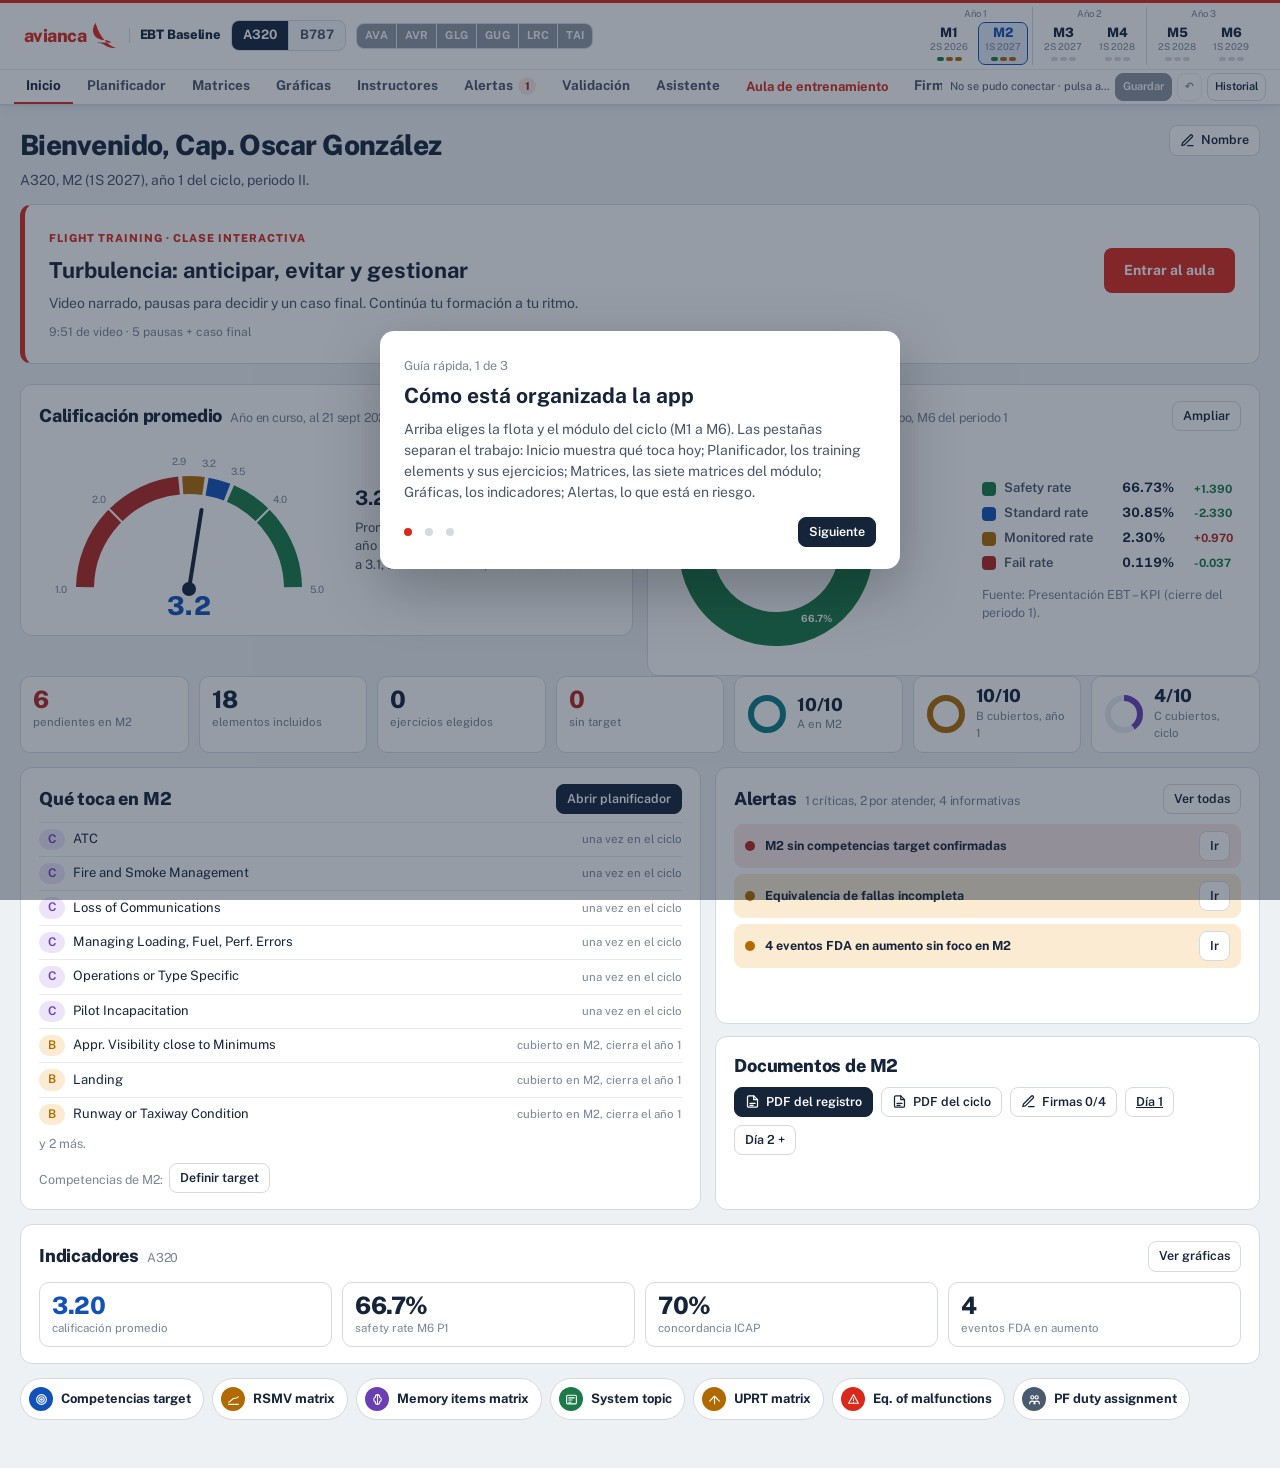
==== commit 627327cf: "Add Avianca turbulence learning pilot with interactive video and home entry" ====
--- a/index.html
+++ b/index.html
@@ -2,7 +2,7 @@
 <html lang="es">
 <head>
 <meta charset="utf-8">
-<meta name="ebt-release" content="6.8-write-exercise-20261001">
+<meta name="ebt-release" content="6.13-b787-systems-20261001">
 <meta name="viewport" content="width=device-width, initial-scale=1, viewport-fit=cover">
 <title>EBT Avianca: planificador de módulos</title>
 <link rel="preconnect" href="https://fonts.googleapis.com">
@@ -671,6 +671,27 @@
 @media(max-width:700px){.bsetup label{grid-template-columns:85px minmax(0,1fr)}.bsetup label>span,.bsetup textarea{font-size:11px}.bsession{padding:6px}.bsession-head{margin:-6px -6px 7px;padding:6px}.bsheet-day>header{margin:0 -6px 8px;padding:8px 6px}}
 @media print{.bsetup textarea{overflow:visible;resize:none}.bsetup textarea::placeholder{color:transparent}.bsession{break-inside:auto}.bsession-head,.bsetup{break-inside:avoid}.agenda .bline{break-inside:avoid}}
 .bwrite{width:100%;justify-content:center;margin:4px 0 2px;min-height:42px;background:#a92320!important;border-color:#911c19!important;color:white!important}
+
+.border-controls{display:inline-flex;align-items:center;gap:2px;flex-shrink:0}.border-controls button{display:inline-grid;place-items:center;min-width:26px;min-height:30px;border:1px solid #aabccd;background:#fff;border-radius:4px;color:#254f77;font-size:16px}.border-controls button:disabled{opacity:.3}.border-controls .bhandle{font-size:20px;touch-action:none}.agenda .bline{align-items:center}.board-confirm{position:fixed;z-index:150;top:14px;left:50%;transform:translateX(-50%);background:#145a3b;color:#fff;padding:12px 16px;border:2px solid #fff;border-radius:10px;box-shadow:0 5px 24px #0005;display:flex;align-items:center;gap:12px;max-width:95vw;font-size:14px}.board-confirm button{color:#fff;border:1px solid #b9e3cc;border-radius:5px;padding:5px 8px;white-space:nowrap}.bjust-added{outline:3px solid #258451!important;outline-offset:-2px;background:#e3f6e8!important}#toast{z-index:200!important}
+@media(max-width:700px){.border-controls{gap:1px}.border-controls button{min-width:22px;min-height:30px}.board-confirm{font-size:12px;gap:6px;padding:8px}}
+@media print{.border-controls,.board-confirm{display:none!important}.bjust-added{outline:none!important}}
+
+/* Compact Avianca-red ordering control: one pill instead of separate boxes. */
+.agenda .border-controls{display:inline-flex;gap:0;border:1px solid #e6c9c7;border-radius:999px;background:#fff;overflow:hidden;box-shadow:0 1px 2px #510c0c08;align-self:center}
+.agenda .border-controls button{border:0;border-radius:0;background:transparent;color:#b21f24;min-width:28px;min-height:30px;padding:4px;cursor:pointer;display:inline-grid;place-items:center}
+.agenda .border-controls button+button{border-left:1px solid #eeddda}.agenda .border-controls button:hover:not(:disabled){background:#b21f24;color:#fff}.agenda .border-controls button:disabled{color:#bcaead;opacity:.38;cursor:default}.border-controls svg{width:17px;height:17px;fill:none;stroke:currentColor;stroke-width:2.4;stroke-linecap:round;stroke-linejoin:round}
+.bsequence{font-size:10px;font-weight:700;font-variant-numeric:tabular-nums;color:#916c6c;min-width:18px;text-align:center}.agenda .bline{gap:8px;cursor:default}.agenda .bline:nth-of-type(even){background:#faf6f5}.agenda .bline:hover{background:#f8edeb}.agenda .bline small{background:#f2e9e7;color:#693b37}.bsession-head .border-controls{margin-right:4px}.bline-edit{color:#a72124}.bjust-added{border-radius:5px}.badd-ex{border-radius:999px;padding:7px 15px}
+@media(max-width:700px){.agenda .border-controls button{min-width:25px;min-height:30px}.agenda .bline{gap:5px}.bsequence{min-width:14px}}
+.spov{position:fixed;inset:0;z-index:90;background:#151a2380;overflow:auto;padding:14px;overscroll-behavior:contain}.sp{max-width:1560px;margin:auto;border-radius:16px;background:#f5f3f3;padding:18px;color:#252936}.sp-top{display:flex;align-items:center;justify-content:space-between;gap:14px;flex-wrap:wrap;border-bottom:3px solid #d32624;padding-bottom:15px;margin-bottom:15px}.sp-eyebrow{font-size:11px;letter-spacing:.07em;color:#786668}.sp-top h2{font-size:23px;margin:5px 0 0;color:#6e1722}.sp-top h2 small{font-size:13px;color:#827378;font-weight:500}.sp-actions{display:flex;align-items:center;gap:7px;flex-wrap:wrap}.sp-actions>span{font-size:11px}.sp select,.sp input:not([type=checkbox]),.sp textarea{border:1px solid #d4c9ce;background:white;border-radius:7px;padding:8px;font-size:12px;min-width:0}.sp input[type=checkbox]{accent-color:#bc2028;min-width:15px;min-height:15px}.sp-fields{display:grid;grid-template-columns:repeat(5,minmax(0,1fr));gap:10px;margin-bottom:14px}.sp-fields label{font-size:11px;font-weight:700;color:#75616a}.sp-fields textarea{display:block;width:100%;margin-top:5px;min-height:35px;resize:vertical}.sp-fields input{display:block;width:100%;margin-top:5px}.sp-fields label:nth-last-child(-n+2){grid-column:span 2}.sp-competencies{background:#552332;color:white;border-radius:10px;padding:13px 15px;margin-bottom:14px;font-size:13px}.sp-competencies>span{font-size:11px;color:#efcfd8}.sp-competencies>div{display:flex;gap:6px;flex-wrap:wrap;margin-top:8px}.sp-badge{background:#ffffff20;border:1px solid #ffffff35;border-radius:999px;padding:4px 9px;font-size:12px;font-weight:700}.sp-badge.missing{background:#fff;color:#b21429;border-color:#ffbdc5}.sp-coverage{font-size:11px;align-self:center;margin-left:8px}.sp-columns{display:grid;grid-template-columns:.85fr 1.3fr 1fr;gap:12px;align-items:start;scroll-margin-top:12px}.sp-card{background:white;border:1px solid #d6cbd0;border-radius:11px;overflow:hidden;margin-bottom:14px}.sp-card>h3{display:flex;align-items:center;justify-content:space-between;gap:8px;font-size:14px;color:white;background:#9e2331;padding:11px 13px;margin:0}.sp-card>h3 small{font-size:11px;font-weight:500;background:#ffffff20;padding:3px 7px;border-radius:20px}.sp-columns>.sp-card:nth-child(2)>h3{background:#343b49}.sp-columns>.sp-card:nth-child(3)>h3{background:#79404a}.sp-search{margin:10px;width:calc(100% - 20px)}.sp-list{max-height:430px;overflow:auto;padding:0 8px 8px;overscroll-behavior:contain}.sp-topic{display:block;text-align:left;width:100%;padding:10px;border-bottom:1px solid #e8e0e3;font-size:12px}.sp-topic.active{background:#f8e5e8;box-shadow:inset 3px 0 #bb2334}.sp-topic-meta{display:block;color:#84717b;font-size:10px;margin-top:4px}.sp-filter{font-size:11px;color:#70616b;padding:0 12px 8px}.sp-event{padding:10px 8px;border-bottom:1px solid #ddd3d8}.sp-event.selected,.sp-fault-option.selected,.sp tr.selected{background:#f8edef}.sp-event>label{display:flex;align-items:flex-start;gap:8px;font-size:12px;line-height:1.4;font-weight:600}.sp-meta{display:flex;gap:4px;align-items:center;flex-wrap:wrap;font-size:10px;margin:7px 0 6px 22px;color:#796c74}.sp-meta>span{background:#eee8eb;border-radius:4px;padding:2px 5px;font-weight:700}.sp-event select{margin-left:22px;font-size:11px;padding:4px;max-width:80%}.sp-fault-option{display:flex;gap:7px;align-items:start;font-size:11px;padding:9px 4px;border-bottom:1px solid #e4dce0;line-height:1.4}.sp-fault-option>span{flex:1}.sp-fault-option small{white-space:nowrap;color:#896f78}.sp-custom-fault{display:flex;gap:6px;padding:10px}.sp-custom-fault input{flex:1;width:0}.sp-crit{font-size:11px;padding:0 10px 10px;margin:0;color:#7c6d73}.sp-crit>span{padding:3px 6px;border-radius:9px;background:#f0edef;display:inline-block;margin:2px}.sp-crit>span.on{background:#552332;color:white}.sp-timings>h3{background:#79404a}.sp-table-wrap{overflow:auto;padding:8px 12px}.sp table{width:100%;border-collapse:collapse;font-size:12px}.sp th{font-size:11px;color:#88737b;text-align:left}.sp th,.sp td{padding:8px;border-bottom:1px solid #e5dfe2}.sp td input[type=number]{width:78px}.sp td select{max-width:125px}.sp-approach-form{padding:12px;display:flex;gap:7px;flex-wrap:wrap}.sp-approach-form input{flex:1;min-width:95px!important}.sp-catalog-note{margin:0 12px}.sp-ftd>h3{background:#292f3b}.sp-curve-note{font-size:11px;color:#7a6972;padding:4px 16px}.sp-curve-scroll{overflow-x:auto;margin:10px 14px;background:linear-gradient(#fbf5f6,#fff);border:1px solid #eee2e7;border-radius:10px}.sp-curve{width:100%;min-width:690px;display:block}.sp-curve [role=button]{cursor:pointer}.sp-curve [role=button]:focus{outline:none;filter:drop-shadow(0 0 4px #b21f24)}.sp-svg-count{fill:#7c4855;font:600 11px system-ui}.sp-svg-phase{fill:#343847;font:700 12px system-ui}.sp-warning{margin:10px 14px;padding:10px 12px;background:#fff2d5;border-left:3px solid #bb8624;font-size:12px;border-radius:4px;color:#775712}.sp-phase-details{display:grid;grid-template-columns:repeat(3,minmax(0,1fr));gap:8px;padding:0 14px}.sp-phase-details details{border:1px solid #ded3d9;border-radius:7px;padding:9px;font-size:12px}.sp-phase-details summary{cursor:pointer;font-weight:700;color:#713445}.sp-phase-details ol{padding-left:20px;font-size:11px;line-height:1.5}.sp-fault-chip,.sp-approach-chip{padding:6px;background:#f5eaef;border-radius:4px;font-size:11px}.sp-approach-chip{background:#edf1f3}.sp-ruler{padding:16px;font-size:12px}.sp-ruler-labels{display:flex;justify-content:space-between;border-top:2px solid #9b8791;margin:12px 0;font-size:10px;padding-top:5px}.sp-time-label{font-size:11px;margin:10px 0 4px}.sp-track{background:#eee8ec;border-radius:7px;height:14px;overflow:hidden}.sp-track>span{display:block;background:#784053;height:100%;border-radius:7px}.sp-notes{display:block;padding:4px 14px 14px;font-size:12px;font-weight:700}.sp-notes textarea{width:100%;display:block;margin-top:7px;min-height:85px}.sp-empty{font-size:12px;color:#817079;padding:12px}.bprofile{color:#a2232a;border:1px solid #dbb6b9;background:white;border-radius:999px;font-size:11px;padding:5px 9px;font-weight:700;white-space:nowrap}
+@media(max-width:1100px){.sp-columns{grid-template-columns:1fr 1.4fr}.sp-columns>.sp-card:last-child{grid-column:1/-1}.sp-columns>.sp-card:last-child .sp-list{max-height:250px}.sp-fields{grid-template-columns:repeat(3,minmax(0,1fr))}}
+@media(max-width:700px){.spov{padding:5px}.sp{padding:10px}.sp-columns{grid-template-columns:1fr}.sp-columns>.sp-card:last-child{grid-column:auto}.sp-list{max-height:320px}.sp-fields{grid-template-columns:1fr 1fr}.sp-fields label:nth-last-child(-n+2){grid-column:span 2}.sp-phase-details{grid-template-columns:1fr 1fr}.sp-top h2{font-size:19px}}
+@media print{body.profile-open #app>.strip,body.profile-open #app>.main,body.profile-open #app>.bdov{display:none!important}.spov{position:static;padding:0;background:white;overflow:visible}.sp{padding:0;background:white;max-width:none}.sp-actions,.sp-search,.sp-filter,.sp-approach-form,.sp-custom-fault,.sp-catalog-note,.sp-notes~button{display:none!important}.sp-list{max-height:none;overflow:visible}.sp-columns{grid-template-columns:1fr 1fr 1fr}.sp-topic:not(.has-events),.sp-event:not(.selected),.sp-fault-option:not(.selected),.sp tr:not(.selected){display:none}.sp table thead tr{display:table-row!important}.sp-timings tr{display:table-row!important}.sp-card{break-inside:auto}.sp-event,.sp-fault-option,.sp-card h3{break-inside:avoid}.sp-curve{min-width:0}.sp-curve-scroll{overflow:visible}.sp-card>h3,.sp-competencies{-webkit-print-color-adjust:exact;print-color-adjust:exact}.sp-phase-details{display:block}.sp-phase-details details{margin:5px 0}.sp-phase-details details::details-content{display:block!important}.sp-fields{grid-template-columns:repeat(4,minmax(0,1fr))}.spov input,.spov select{border-color:#ddd}}
+
+</style>
+<style>
+/* Learning entry: isolated from planner and shared records. */
+.aula-entry{display:grid;grid-template-columns:1fr auto;gap:10px 24px;align-items:center;background:var(--surface);border:1px solid var(--rule);border-left:5px solid #da291c;border-radius:12px;padding:22px 24px;margin:0 0 20px}
+.aula-entry-label{color:var(--brand);font-weight:800;font-size:11px;letter-spacing:.09em}.aula-entry h2{font-size:22px;margin:7px 0}.aula-entry p{color:var(--ink2);font-size:14px;margin:0}.aula-entry a{padding:12px 20px;border-radius:8px;background:#da291c;color:white;font-weight:700;text-decoration:none;white-space:nowrap}.aula-entry small{grid-column:1/-1;color:var(--ink3);font-size:12px}.topnav .aula-nav{display:inline-flex;align-items:center;text-decoration:none;color:var(--brand);font-weight:700;font-size:13px;padding:8px 12px;white-space:nowrap}.aula-entry a:hover{background:#b91e13}.topnav .aula-nav:hover{background:var(--brand-soft);border-radius:6px}@media(max-width:700px){.aula-entry{grid-template-columns:1fr;padding:18px}.aula-entry h2{font-size:20px}.aula-entry a{justify-self:start}.aula-entry small{grid-column:1}}
 </style>
 </head>
 <body>
@@ -694,11 +715,20 @@
 </script>
 <script>
 /* ===== Datos derivados ===== */
+// Libro1.xlsx / Hoja1, rows 3–466. Source names and criteria preserved; catalog only, no plan seeding.
+const B787_MALFUNCTIONS = [{"id": "B787-R3", "fleet": "B787", "sys": "NAV / ADS", "mal": "Airspeed Unreliable", "crit": ["I", "L", "D", "M", "C"], "tags": ["aircraft-system-malfunction"], "sourceRow": 3, "sourceClass": 5, "sourceName": "Airspeed Unreliable", "sourceDuplicate": false, "sourceConflict": false, "cls": 5}, {"id": "B787-R4", "fleet": "B787", "sys": "AIR / PRESS", "mal": "CABIN ALTITUDE", "crit": ["I", "M"], "tags": ["aircraft-system-malfunction"], "sourceRow": 4, "sourceClass": 2, "sourceName": "CABIN ALTITUDE", "sourceDuplicate": false, "sourceConflict": false, "cls": 2}, {"id": "B787-R5", "fleet": "B787", "sys": "ENG", "mal": "Dual Eng Fail/Stall", "crit": ["I", "L", "D", "M", "C"], "tags": ["aircraft-system-malfunction"], "sourceRow": 5, "sourceClass": 5, "sourceName": "Dual Eng Fail/Stall", "sourceDuplicate": false, "sourceConflict": false, "cls": 5}, {"id": "B787-R6", "fleet": "B787", "sys": "ENG", "mal": "Eng Lim / Surge / Stall L,R", "crit": ["I", "D"], "tags": ["aircraft-system-malfunction"], "sourceRow": 6, "sourceClass": 2, "sourceName": "Eng Lim / Surge / Stall L,R", "sourceDuplicate": false, "sourceConflict": false, "cls": 2}, {"id": "B787-R7", "fleet": "B787", "sys": "ENG", "mal": "Eng LIMIT EXCEED L, R", "crit": ["I", "D", "M"], "tags": ["aircraft-system-malfunction"], "sourceRow": 7, "sourceClass": 3, "sourceName": "Eng LIMIT E1CEED L, R", "sourceDuplicate": false, "sourceConflict": false, "cls": 3}, {"id": "B787-R8", "fleet": "B787", "sys": "ENG", "mal": "ENG SURGE L,R", "crit": ["I", "D", "M"], "tags": ["aircraft-system-malfunction"], "sourceRow": 8, "sourceClass": 3, "sourceName": "ENG SURGE L,R", "sourceDuplicate": false, "sourceConflict": false, "cls": 3}, {"id": "B787-R9", "fleet": "B787", "sys": "ENG", "mal": "Eng Svr Damage/Sep L,R", "crit": ["I", "D"], "tags": ["aircraft-system-malfunction"], "sourceRow": 9, "sourceClass": 2, "sourceName": "Eng Svr Damage/Sep L,R", "sourceDuplicate": false, "sourceConflict": false, "cls": 2}, {"id": "B787-R10", "fleet": "B787", "sys": "ENG", "mal": "FIRE ENG L,R", "crit": ["I", "D"], "tags": ["aircraft-system-malfunction"], "sourceRow": 10, "sourceClass": 2, "sourceName": "FIRE ENG L,R", "sourceDuplicate": false, "sourceConflict": false, "cls": 2}, {"id": "B787-R11", "fleet": "B787", "sys": "WARN / SURV", "mal": "GPWS response", "crit": ["I"], "tags": ["aircraft-system-malfunction"], "sourceRow": 11, "sourceClass": 1, "sourceName": "GPWS response", "sourceDuplicate": false, "sourceConflict": false, "cls": 1}, {"id": "B787-R12", "fleet": "B787", "sys": "WX / OPS", "mal": "Rejected takeoff", "crit": ["I"], "tags": ["aircraft-system-malfunction"], "sourceRow": 12, "sourceClass": 1, "sourceName": "Rejected takeoff", "sourceDuplicate": false, "sourceConflict": false, "cls": 1}, {"id": "B787-R13", "fleet": "B787", "sys": "FIRE", "mal": "Smoke, Fire or Fumes", "crit": ["I", "M", "C"], "tags": ["aircraft-system-malfunction"], "sourceRow": 13, "sourceClass": 3, "sourceName": "Smoke, Fire or Fumes", "sourceDuplicate": false, "sourceConflict": false, "cls": 3}, {"id": "B787-R14", "fleet": "B787", "sys": "FLT CTRL", "mal": "STABILIZER", "crit": ["I", "D"], "tags": ["aircraft-system-malfunction"], "sourceRow": 14, "sourceClass": 2, "sourceName": "STABILIZER", "sourceDuplicate": false, "sourceConflict": false, "cls": 2}, {"id": "B787-R15", "fleet": "B787", "sys": "WARN / SURV", "mal": "Traffic avoidance TCAS RA", "crit": ["I"], "tags": ["aircraft-system-malfunction"], "sourceRow": 15, "sourceClass": 1, "sourceName": "Traffic avoidance TCAS RA", "sourceDuplicate": false, "sourceConflict": false, "cls": 1}, {"id": "B787-R16", "fleet": "B787", "sys": "WARN / SURV", "mal": "Windshear Warning", "crit": ["I"], "tags": ["aircraft-system-malfunction"], "sourceRow": 16, "sourceClass": 1, "sourceName": "Windshear Warning,    ", "sourceDuplicate": false, "sourceConflict": false, "cls": 1}, {"id": "B787-R17", "fleet": "B787", "sys": "ENG", "mal": "ENG FAIL L,R (TAKEOFF - FINAL - GA)", "crit": ["I", "D", "M"], "tags": ["aircraft-system-malfunction"], "sourceRow": 17, "sourceClass": 3, "sourceName": "ENG FAIL L,R  (TAKEOFF - FINAL - GA)", "sourceDuplicate": false, "sourceConflict": false, "cls": 3}, {"id": "B787-R18", "fleet": "B787", "sys": "OXY / EMER", "mal": "Evacuation", "crit": ["I", "M", "C"], "tags": ["aircraft-system-malfunction"], "sourceRow": 18, "sourceClass": 3, "sourceName": "Evacuation", "sourceDuplicate": false, "sourceConflict": false, "cls": 3}, {"id": "B787-R19", "fleet": "B787", "sys": "FUEL", "mal": "Fuel Leak", "crit": ["M", "C"], "tags": ["aircraft-system-malfunction"], "sourceRow": 19, "sourceClass": 2, "sourceName": "Fuel Leak", "sourceDuplicate": false, "sourceConflict": false, "cls": 2}, {"id": "B787-R20", "fleet": "B787", "sys": "FIRE", "mal": "Smoke or Fumes Removal", "crit": ["I", "L", "D", "M", "C"], "tags": ["aircraft-system-malfunction"], "sourceRow": 20, "sourceClass": 5, "sourceName": "Smoke or Fumes Removal", "sourceDuplicate": false, "sourceConflict": false, "cls": 5}, {"id": "B787-R21", "fleet": "B787", "sys": "WX / OPS", "mal": "Volcanic Ash", "crit": ["I", "L", "D", "M", "C"], "tags": ["aircraft-system-malfunction"], "sourceRow": 21, "sourceClass": 5, "sourceName": "Volcanic Ash", "sourceDuplicate": false, "sourceConflict": false, "cls": 5}, {"id": "B787-R22", "fleet": "B787", "sys": "OXY / EMER", "mal": "Ditching", "crit": ["I"], "tags": ["aircraft-system-malfunction"], "sourceRow": 22, "sourceClass": 1, "sourceName": "Ditching", "sourceDuplicate": false, "sourceConflict": false, "cls": 1}, {"id": "B787-R23", "fleet": "B787", "sys": "FIRE", "mal": "Fire Lithium Battery", "crit": ["I", "M"], "tags": ["aircraft-system-malfunction"], "sourceRow": 23, "sourceClass": 2, "sourceName": "Fire Lithium Battery", "sourceDuplicate": false, "sourceConflict": false, "cls": 2}, {"id": "B787-R24", "fleet": "B787", "sys": "WARN / SURV", "mal": "Windshear Ahead", "crit": [], "tags": ["aircraft-system-malfunction"], "sourceRow": 24, "sourceClass": 0, "sourceName": "Windshear Ahead", "sourceDuplicate": false, "sourceConflict": false, "cls": 0}, {"id": "B787-R25", "fleet": "B787", "sys": "FUEL", "mal": "FUEL QTY LOW", "crit": ["I", "M"], "tags": ["aircraft-system-malfunction"], "sourceRow": 25, "sourceClass": 2, "sourceName": "FUEL QTY LOW", "sourceDuplicate": false, "sourceConflict": false, "cls": 2}, {"id": "B787-R26", "fleet": "B787", "sys": "NAV / ADS", "mal": "Loss of All Displays", "crit": ["I", "L", "M", "C"], "tags": ["aircraft-system-malfunction"], "sourceRow": 26, "sourceClass": 4, "sourceName": "Loss of All Displays", "sourceDuplicate": false, "sourceConflict": false, "cls": 4}, {"id": "B787-R27", "fleet": "B787", "sys": "FIRE", "mal": "SMOKE EQUIP CLG AFT, FWD, MISC", "crit": ["M", "C"], "tags": ["aircraft-system-malfunction"], "sourceRow": 27, "sourceClass": 2, "sourceName": "SMOKE EQUIP CLG AFT, FWD, MISC", "sourceDuplicate": false, "sourceConflict": false, "cls": 2}, {"id": "B787-R28", "fleet": "B787", "sys": "FIRE", "mal": "SMOKE LAVATORY", "crit": ["I"], "tags": ["aircraft-system-malfunction"], "sourceRow": 28, "sourceClass": 1, "sourceName": "SMOKE LAVATORY", "sourceDuplicate": false, "sourceConflict": false, "cls": 1}, {"id": "B787-R29", "fleet": "B787", "sys": "FIRE", "mal": "SMOKE REST UPR DR 1", "crit": ["I", "L", "M", "C"], "tags": ["aircraft-system-malfunction"], "sourceRow": 29, "sourceClass": 4, "sourceName": "SMOKE REST UPR DR 1", "sourceDuplicate": false, "sourceConflict": false, "cls": 4}, {"id": "B787-R30", "fleet": "B787", "sys": "FIRE", "mal": "SMOKE REST UPR DR 4", "crit": ["M", "C"], "tags": ["aircraft-system-malfunction"], "sourceRow": 30, "sourceClass": 2, "sourceName": "SMOKE REST UPR DR 4", "sourceDuplicate": false, "sourceConflict": false, "cls": 2}, {"id": "B787-R31", "fleet": "B787", "sys": "FIRE", "mal": "SMOKE REST UPR DR 5", "crit": ["I", "M"], "tags": ["aircraft-system-malfunction"], "sourceRow": 31, "sourceClass": 2, "sourceName": "SMOKE REST UPR DR 5", "sourceDuplicate": false, "sourceConflict": false, "cls": 2}, {"id": "B787-R32", "fleet": "B787", "sys": "AIR / PRESS", "mal": "Air conditionning packs (inc. packs off T/O)", "crit": [], "tags": ["aircraft-system-malfunction"], "sourceRow": 32, "sourceClass": 0, "sourceName": "Air conditionning packs (inc. packs off T/O)", "sourceDuplicate": false, "sourceConflict": false, "cls": 0}, {"id": "B787-R33", "fleet": "B787", "sys": "NAV / ADS", "mal": "AIR DATA SYS", "crit": ["I", "L", "D", "C"], "tags": ["aircraft-system-malfunction"], "sourceRow": 33, "sourceClass": 4, "sourceName": "AIR DATA SYS", "sourceDuplicate": false, "sourceConflict": false, "cls": 4}, {"id": "B787-R34", "fleet": "B787", "sys": "NAV / ADS", "mal": "AIRSPEED LOW", "crit": ["I"], "tags": ["aircraft-system-malfunction"], "sourceRow": 34, "sourceClass": 1, "sourceName": "AIRSPEED LOW", "sourceDuplicate": false, "sourceConflict": false, "cls": 1}, {"id": "B787-R35", "fleet": "B787", "sys": "NAV / ADS", "mal": "ALTITUDE ALERT", "crit": [], "tags": ["aircraft-system-malfunction"], "sourceRow": 35, "sourceClass": 0, "sourceName": "ALTITUDE ALERT", "sourceDuplicate": false, "sourceConflict": false, "cls": 0}, {"id": "B787-R36", "fleet": "B787", "sys": "AIR / PRESS", "mal": "BLEED LEAK STRUT", "crit": [], "tags": ["aircraft-system-malfunction"], "sourceRow": 36, "sourceClass": 0, "sourceName": "BLEED LEAK STRUT", "sourceDuplicate": false, "sourceConflict": false, "cls": 0}, {"id": "B787-R37", "fleet": "B787", "sys": "AIR / PRESS", "mal": "BLEED LEAK/LOSS", "crit": [], "tags": ["aircraft-system-malfunction"], "sourceRow": 37, "sourceClass": 0, "sourceName": "BLEED LEAK/LOSS ", "sourceDuplicate": false, "sourceConflict": false, "cls": 0}, {"id": "B787-R38", "fleet": "B787", "sys": "OXY / EMER", "mal": "Bomb on board", "crit": ["M"], "tags": ["aircraft-system-malfunction"], "sourceRow": 38, "sourceClass": 1, "sourceName": "Bomb on board", "sourceDuplicate": false, "sourceConflict": false, "cls": 1}, {"id": "B787-R39", "fleet": "B787", "sys": "GEAR", "mal": "BRAKE TEMP", "crit": ["M"], "tags": ["aircraft-system-malfunction"], "sourceRow": 39, "sourceClass": 1, "sourceName": "BRAKE TEMP", "sourceDuplicate": false, "sourceConflict": false, "cls": 1}, {"id": "B787-R40", "fleet": "B787", "sys": "DOORS", "mal": "DOOR AFT (FWD) CARGO", "crit": ["I"], "tags": ["aircraft-system-malfunction"], "sourceRow": 40, "sourceClass": 1, "sourceName": "DOOR AFT (FWD) CARGO", "sourceDuplicate": false, "sourceConflict": false, "cls": 1}, {"id": "B787-R41", "fleet": "B787", "sys": "AUTOFLIGHT", "mal": "DOOR FD OVHD", "crit": [], "tags": ["aircraft-system-malfunction"], "sourceRow": 41, "sourceClass": 0, "sourceName": "DOOR FD OVHD", "sourceDuplicate": false, "sourceConflict": false, "cls": 0}, {"id": "B787-R42", "fleet": "B787", "sys": "DOORS", "mal": "DOOR MAIN DECK CARGO", "crit": ["I", "M"], "tags": ["aircraft-system-malfunction"], "sourceRow": 42, "sourceClass": 2, "sourceName": "DOOR MAIN DECK CARGO", "sourceDuplicate": false, "sourceConflict": false, "cls": 2}, {"id": "B787-R43", "fleet": "B787", "sys": "FIRE", "mal": "FIRE WHEEL WELL", "crit": ["I", "M"], "tags": ["aircraft-system-malfunction"], "sourceRow": 43, "sourceClass": 2, "sourceName": "FIRE WHEEL WELL", "sourceDuplicate": false, "sourceConflict": false, "cls": 2}, {"id": "B787-R44", "fleet": "B787", "sys": "FLT CTRL", "mal": "FLIGHT CONTROL MODE", "crit": ["I"], "tags": ["aircraft-system-malfunction"], "sourceRow": 44, "sourceClass": 1, "sourceName": "FLIGHT CONTROL MODE", "sourceDuplicate": false, "sourceConflict": false, "cls": 1}, {"id": "B787-R45", "fleet": "B787", "sys": "FUEL", "mal": "FUEL TEMP HIGH", "crit": ["M"], "tags": ["aircraft-system-malfunction"], "sourceRow": 45, "sourceClass": 1, "sourceName": "FUEL TEMP HIGH", "sourceDuplicate": false, "sourceConflict": false, "cls": 1}, {"id": "B787-R46", "fleet": "B787", "sys": "FUEL", "mal": "FUEL TEMP LOW", "crit": ["M"], "tags": ["aircraft-system-malfunction"], "sourceRow": 46, "sourceClass": 1, "sourceName": "FUEL TEMP LOW", "sourceDuplicate": false, "sourceConflict": false, "cls": 1}, {"id": "B787-R47", "fleet": "B787", "sys": "FUEL", "mal": "FUEL UNUSABLE CTR", "crit": ["M", "C"], "tags": ["aircraft-system-malfunction"], "sourceRow": 47, "sourceClass": 2, "sourceName": "FUEL UNUSABLE CTR", "sourceDuplicate": false, "sourceConflict": false, "cls": 2}, {"id": "B787-R48", "fleet": "B787", "sys": "GEAR", "mal": "GEAR CONTROL", "crit": ["D", "M"], "tags": ["aircraft-system-malfunction"], "sourceRow": 48, "sourceClass": 2, "sourceName": "GEAR CONTROL", "sourceDuplicate": false, "sourceConflict": false, "cls": 2}, {"id": "B787-R49", "fleet": "B787", "sys": "GEAR", "mal": "GEAR DISAGREE", "crit": ["M"], "tags": ["aircraft-system-malfunction"], "sourceRow": 49, "sourceClass": 1, "sourceName": "GEAR DISAGREE", "sourceDuplicate": false, "sourceConflict": false, "cls": 1}, {"id": "B787-R50", "fleet": "B787", "sys": "GEAR", "mal": "GEAR DOOR", "crit": ["D", "M"], "tags": ["aircraft-system-malfunction"], "sourceRow": 50, "sourceClass": 2, "sourceName": "GEAR DOOR", "sourceDuplicate": false, "sourceConflict": false, "cls": 2}, {"id": "B787-R51", "fleet": "B787", "sys": "GEAR", "mal": "GEAR DRAG BRACE L, R", "crit": ["D", "M", "C"], "tags": ["aircraft-system-malfunction"], "sourceRow": 51, "sourceClass": 3, "sourceName": "GEAR DRAG BRACE L, R", "sourceDuplicate": false, "sourceConflict": false, "cls": 3}, {"id": "B787-R52", "fleet": "B787", "sys": "GEAR", "mal": "GEAR SIDE BRACE L, R", "crit": ["D", "M", "C"], "tags": ["aircraft-system-malfunction"], "sourceRow": 52, "sourceClass": 3, "sourceName": "GEAR SIDE BRACE L, R", "sourceDuplicate": false, "sourceConflict": false, "cls": 3}, {"id": "B787-R53", "fleet": "B787", "sys": "HYD", "mal": "HYD PRESS SYS C", "crit": ["D", "C"], "tags": ["aircraft-system-malfunction"], "sourceRow": 53, "sourceClass": 2, "sourceName": "HYD PRESS SYS C", "sourceDuplicate": false, "sourceConflict": false, "cls": 2}, {"id": "B787-R54", "fleet": "B787", "sys": "HYD", "mal": "HYD PRESS SYS L", "crit": ["M"], "tags": ["aircraft-system-malfunction"], "sourceRow": 54, "sourceClass": 1, "sourceName": "HYD PRESS SYS L", "sourceDuplicate": false, "sourceConflict": false, "cls": 1}, {"id": "B787-R55", "fleet": "B787", "sys": "HYD", "mal": "HYD PRESS SYS L+C", "crit": ["D", "M", "C"], "tags": ["aircraft-system-malfunction"], "sourceRow": 55, "sourceClass": 3, "sourceName": "HYD PRESS SYS L+C", "sourceDuplicate": false, "sourceConflict": false, "cls": 3}, {"id": "B787-R56", "fleet": "B787", "sys": "HYD", "mal": "HYD PRESS SYS L+C+R", "crit": ["I", "D", "M", "C"], "tags": ["aircraft-system-malfunction"], "sourceRow": 56, "sourceClass": 4, "sourceName": "HYD PRESS SYS L+C+R", "sourceDuplicate": false, "sourceConflict": false, "cls": 4}, {"id": "B787-R57", "fleet": "B787", "sys": "HYD", "mal": "HYD PRESS SYS L+R", "crit": ["D", "M", "C"], "tags": ["aircraft-system-malfunction"], "sourceRow": 57, "sourceClass": 3, "sourceName": "HYD PRESS SYS L+R", "sourceDuplicate": false, "sourceConflict": false, "cls": 3}, {"id": "B787-R58", "fleet": "B787", "sys": "HYD", "mal": "HYD PRESS SYS R", "crit": ["M"], "tags": ["aircraft-system-malfunction"], "sourceRow": 58, "sourceClass": 1, "sourceName": "HYD PRESS SYS R", "sourceDuplicate": false, "sourceConflict": false, "cls": 1}, {"id": "B787-R59", "fleet": "B787", "sys": "HYD", "mal": "HYD PRESS SYS R+C", "crit": ["D", "M", "C"], "tags": ["aircraft-system-malfunction"], "sourceRow": 59, "sourceClass": 3, "sourceName": "HYD PRESS SYS R+C", "sourceDuplicate": false, "sourceConflict": false, "cls": 3}, {"id": "B787-R60", "fleet": "B787", "sys": "ICE", "mal": "Ice Crystal Icing", "crit": ["I"], "tags": ["aircraft-system-malfunction"], "sourceRow": 60, "sourceClass": 1, "sourceName": "Ice Crystal Icing", "sourceDuplicate": false, "sourceConflict": false, "cls": 1}, {"id": "B787-R61", "fleet": "B787", "sys": "OTROS", "mal": "Jammed Flight Controls", "crit": ["I", "D", "M", "C"], "tags": ["aircraft-system-malfunction"], "sourceRow": 61, "sourceClass": 4, "sourceName": "Jammed Flight Controls", "sourceDuplicate": false, "sourceConflict": false, "cls": 4}, {"id": "B787-R62", "fleet": "B787", "sys": "OTROS", "mal": "LIQUID COOLING L, R", "crit": ["M"], "tags": ["aircraft-system-malfunction"], "sourceRow": 62, "sourceClass": 1, "sourceName": "LIQUID COOLING L, R", "sourceDuplicate": false, "sourceConflict": false, "cls": 1}, {"id": "B787-R63", "fleet": "B787", "sys": "NAV / ADS", "mal": "NAV AIR DATA SYS", "crit": ["I", "L", "D", "M", "C"], "tags": ["aircraft-system-malfunction"], "sourceRow": 63, "sourceClass": 5, "sourceName": "NAV AIR DATA SYS", "sourceDuplicate": false, "sourceConflict": false, "cls": 5}, {"id": "B787-R64", "fleet": "B787", "sys": "NAV / ADS", "mal": "NAV AIRSPEED DATA", "crit": ["I", "L", "D", "M", "C"], "tags": ["aircraft-system-malfunction"], "sourceRow": 64, "sourceClass": 5, "sourceName": "NAV AIRSPEED DATA", "sourceDuplicate": false, "sourceConflict": false, "cls": 5}, {"id": "B787-R65", "fleet": "B787", "sys": "WX / OPS", "mal": "Overweight Landing", "crit": ["M"], "tags": ["aircraft-system-malfunction"], "sourceRow": 65, "sourceClass": 1, "sourceName": "Overweight Landing", "sourceDuplicate": false, "sourceConflict": false, "cls": 1}, {"id": "B787-R66", "fleet": "B787", "sys": "AIR / PRESS", "mal": "PACK L+R", "crit": ["M"], "tags": ["aircraft-system-malfunction"], "sourceRow": 66, "sourceClass": 1, "sourceName": "PACK L+R", "sourceDuplicate": false, "sourceConflict": false, "cls": 1}, {"id": "B787-R67", "fleet": "B787", "sys": "OTROS", "mal": "PRI FLIGHT COMPUTERS", "crit": ["I", "D", "M", "C"], "tags": ["aircraft-system-malfunction"], "sourceRow": 67, "sourceClass": 4, "sourceName": "PRI FLIGHT COMPUTERS", "sourceDuplicate": false, "sourceConflict": false, "cls": 4}, {"id": "B787-R68", "fleet": "B787", "sys": "COMM", "mal": "RADIO ALTIMETER L+R", "crit": ["L", "D", "C"], "tags": ["aircraft-system-malfunction"], "sourceRow": 68, "sourceClass": 3, "sourceName": "RADIO ALTIMETER L+R ", "sourceDuplicate": false, "sourceConflict": false, "cls": 3}, {"id": "B787-R69", "fleet": "B787", "sys": "OTROS", "mal": "ROLL LEFT (RIGHT) AUTHORITY", "crit": ["I", "D", "M", "C"], "tags": ["aircraft-system-malfunction"], "sourceRow": 69, "sourceClass": 4, "sourceName": "ROLL LEFT (RIGHT) AUTHORITY ", "sourceDuplicate": false, "sourceConflict": false, "cls": 4}, {"id": "B787-R70", "fleet": "B787", "sys": "FLT CTRL", "mal": "SPOILER PAIRS", "crit": ["D", "C"], "tags": ["aircraft-system-malfunction"], "sourceRow": 70, "sourceClass": 2, "sourceName": "SPOILER PAIRS", "sourceDuplicate": false, "sourceConflict": false, "cls": 2}, {"id": "B787-R71", "fleet": "B787", "sys": "NAV / ADS", "mal": "Departure or destination airport not in the FMC", "crit": ["C"], "tags": ["aircraft-system-malfunction"], "sourceRow": 71, "sourceClass": 1, "sourceName": "Departure or destination airport not in the FMC", "sourceDuplicate": false, "sourceConflict": false, "cls": 1}, {"id": "B787-R72", "fleet": "B787", "sys": "NAV / ADS", "mal": "NAV ADIRU INERTIAL", "crit": ["L"], "tags": ["aircraft-system-malfunction"], "sourceRow": 72, "sourceClass": 1, "sourceName": "NAV ADIRU INERTIAL", "sourceDuplicate": false, "sourceConflict": false, "cls": 1}, {"id": "B787-R73", "fleet": "B787", "sys": "FIRE", "mal": "OVERHEAT WHEEL WELL", "crit": ["I", "M"], "tags": ["aircraft-system-malfunction"], "sourceRow": 73, "sourceClass": 2, "sourceName": "OVERHEAT WHEEL WELL ", "sourceDuplicate": false, "sourceConflict": false, "cls": 2}, {"id": "B787-R74", "fleet": "B787", "sys": "OTROS", "mal": "Cold Weather Operations", "crit": [], "tags": ["aircraft-system-malfunction"], "sourceRow": 74, "sourceClass": 0, "sourceName": "Cold Weather Operations", "sourceDuplicate": false, "sourceConflict": false, "cls": 0}, {"id": "B787-R75", "fleet": "B787", "sys": "WX / OPS", "mal": "Data Changes before Takeoff", "crit": [], "tags": ["aircraft-system-malfunction"], "sourceRow": 75, "sourceClass": 0, "sourceName": "Data Changes before Takeoff", "sourceDuplicate": false, "sourceConflict": false, "cls": 0}, {"id": "B787-R76", "fleet": "B787", "sys": "OTROS", "mal": "Flight at Low Gross Weight", "crit": [], "tags": ["aircraft-system-malfunction"], "sourceRow": 76, "sourceClass": 0, "sourceName": "Flight at Low Gross Weight", "sourceDuplicate": false, "sourceConflict": false, "cls": 0}, {"id": "B787-R77", "fleet": "B787", "sys": "NAV / ADS", "mal": "FMC/OPT Alternate Procedure", "crit": [], "tags": ["aircraft-system-malfunction"], "sourceRow": 77, "sourceClass": 0, "sourceName": "FMC/OPT Alternate Procedure", "sourceDuplicate": false, "sourceConflict": false, "cls": 0}, {"id": "B787-R78", "fleet": "B787", "sys": "OTROS", "mal": "Hot weather operations", "crit": [], "tags": ["aircraft-system-malfunction"], "sourceRow": 78, "sourceClass": 0, "sourceName": "Hot weather operations", "sourceDuplicate": false, "sourceConflict": false, "cls": 0}, {"id": "B787-R79", "fleet": "B787", "sys": "OTROS", "mal": "Instruments Approach Using V/S or FPA", "crit": [], "tags": ["aircraft-system-malfunction"], "sourceRow": 79, "sourceClass": 0, "sourceName": "Instruments Approach Using V/S or FPA", "sourceDuplicate": false, "sourceConflict": false, "cls": 0}, {"id": "B787-R80", "fleet": "B787", "sys": "OTROS", "mal": "Low weather Reference Minimas", "crit": [], "tags": ["aircraft-system-malfunction"], "sourceRow": 80, "sourceClass": 0, "sourceName": "Low weather Reference Minimas", "sourceDuplicate": false, "sourceConflict": false, "cls": 0}, {"id": "B787-R81", "fleet": "B787", "sys": "OTROS", "mal": "Management of degraded Navigation", "crit": ["L"], "tags": ["aircraft-system-malfunction"], "sourceRow": 81, "sourceClass": 1, "sourceName": "Management of degraded Navigation", "sourceDuplicate": false, "sourceConflict": false, "cls": 1}, {"id": "B787-R82", "fleet": "B787", "sys": "OTROS", "mal": "Moderate to Heavy Rain, Hail or Sleet", "crit": [], "tags": ["aircraft-system-malfunction"], "sourceRow": 82, "sourceClass": 0, "sourceName": "Moderate to Heavy Rain, Hail or Sleet", "sourceDuplicate": false, "sourceConflict": false, "cls": 0}, {"id": "B787-R83", "fleet": "B787", "sys": "OTROS", "mal": "PRM Break out procedures", "crit": [], "tags": ["aircraft-system-malfunction"], "sourceRow": 83, "sourceClass": 0, "sourceName": "PRM Break out procedures", "sourceDuplicate": false, "sourceConflict": false, "cls": 0}, {"id": "B787-R84", "fleet": "B787", "sys": "NAV / ADS", "mal": "ALTITUDE CALLOUTS", "crit": [], "tags": ["aircraft-system-malfunction"], "sourceRow": 84, "sourceClass": 0, "sourceName": "ALTITUDE CALLOUTS", "sourceDuplicate": false, "sourceConflict": false, "cls": 0}, {"id": "B787-R85", "fleet": "B787", "sys": "ENG", "mal": "ANTI-ICE LEAK ENG L,R", "crit": ["M"], "tags": ["aircraft-system-malfunction"], "sourceRow": 85, "sourceClass": 1, "sourceName": "ANTI-ICE LEAK ENG L,R", "sourceDuplicate": false, "sourceConflict": false, "cls": 1}, {"id": "B787-R86", "fleet": "B787", "sys": "GEAR", "mal": "ANTISKID", "crit": ["M"], "tags": ["aircraft-system-malfunction"], "sourceRow": 86, "sourceClass": 1, "sourceName": "ANTISKID", "sourceDuplicate": false, "sourceConflict": false, "cls": 1}, {"id": "B787-R87", "fleet": "B787", "sys": "OTROS", "mal": "AURAL CANCELLED", "crit": [], "tags": ["aircraft-system-malfunction"], "sourceRow": 87, "sourceClass": 0, "sourceName": "AURAL CANCELLED", "sourceDuplicate": false, "sourceConflict": false, "cls": 0}, {"id": "B787-R88", "fleet": "B787", "sys": "OTROS", "mal": "AUTO SPEEDBRAKE", "crit": ["D"], "tags": ["aircraft-system-malfunction"], "sourceRow": 88, "sourceClass": 1, "sourceName": "AUTO SPEEDBRAKE", "sourceDuplicate": false, "sourceConflict": false, "cls": 1}, {"id": "B787-R89", "fleet": "B787", "sys": "AUTOFLIGHT", "mal": "AUTOPILOT", "crit": ["I"], "tags": ["aircraft-system-malfunction"], "sourceRow": 89, "sourceClass": 1, "sourceName": "AUTOPILOT", "sourceDuplicate": false, "sourceConflict": false, "cls": 1}, {"id": "B787-R90", "fleet": "B787", "sys": "AUTOFLIGHT", "mal": "AUTOPILOT DISC", "crit": ["I"], "tags": ["aircraft-system-malfunction"], "sourceRow": 90, "sourceClass": 1, "sourceName": "AUTOPILOT DISC", "sourceDuplicate": false, "sourceConflict": false, "cls": 1}, {"id": "B787-R91", "fleet": "B787", "sys": "AUTOFLIGHT", "mal": "AUTOTHROTTLE DISC", "crit": ["I"], "tags": ["aircraft-system-malfunction"], "sourceRow": 91, "sourceClass": 1, "sourceName": "AUTOTHROTTLE DISC", "sourceDuplicate": false, "sourceConflict": false, "cls": 1}, {"id": "B787-R92", "fleet": "B787", "sys": "AUTOFLIGHT", "mal": "AUTOTHROTTLE L,R", "crit": [], "tags": ["aircraft-system-malfunction"], "sourceRow": 92, "sourceClass": 0, "sourceName": "AUTOTHROTTLE L,R", "sourceDuplicate": false, "sourceConflict": false, "cls": 0}, {"id": "B787-R93", "fleet": "B787", "sys": "AIR / PRESS", "mal": "BLEED LEAK BODY", "crit": ["M"], "tags": ["aircraft-system-malfunction"], "sourceRow": 93, "sourceClass": 1, "sourceName": "BLEED LEAK BODY", "sourceDuplicate": false, "sourceConflict": false, "cls": 1}, {"id": "B787-R94", "fleet": "B787", "sys": "AIR / PRESS", "mal": "BLEED LEAK L,R", "crit": ["M"], "tags": ["aircraft-system-malfunction"], "sourceRow": 94, "sourceClass": 1, "sourceName": "BLEED LEAK L,R", "sourceDuplicate": false, "sourceConflict": false, "cls": 1}, {"id": "B787-R95", "fleet": "B787", "sys": "AIR / PRESS", "mal": "BLEED LOSS BODY", "crit": ["M"], "tags": ["aircraft-system-malfunction"], "sourceRow": 95, "sourceClass": 1, "sourceName": "BLEED LOSS BODY", "sourceDuplicate": false, "sourceConflict": false, "cls": 1}, {"id": "B787-R96", "fleet": "B787", "sys": "AIR / PRESS", "mal": "BLEED LOSS BODY L,R", "crit": ["M"], "tags": ["aircraft-system-malfunction"], "sourceRow": 96, "sourceClass": 1, "sourceName": "BLEED LOSS BODY L,R", "sourceDuplicate": false, "sourceConflict": false, "cls": 1}, {"id": "B787-R97", "fleet": "B787", "sys": "AIR / PRESS", "mal": "BLEED LOSS WING L,R", "crit": ["M"], "tags": ["aircraft-system-malfunction"], "sourceRow": 97, "sourceClass": 1, "sourceName": "BLEED LOSS WING L,R", "sourceDuplicate": false, "sourceConflict": false, "cls": 1}, {"id": "B787-R98", "fleet": "B787", "sys": "ENG", "mal": "BOTTLE 1/2 DISCH ENG", "crit": [], "tags": ["aircraft-system-malfunction"], "sourceRow": 98, "sourceClass": 0, "sourceName": "BOTTLE 1/2 DISCH ENG", "sourceDuplicate": false, "sourceConflict": false, "cls": 0}, {"id": "B787-R99", "fleet": "B787", "sys": "DOORS", "mal": "BOTTLE DISCH CARGO", "crit": [], "tags": ["aircraft-system-malfunction"], "sourceRow": 99, "sourceClass": 0, "sourceName": "BOTTLE DISCH CARGO", "sourceDuplicate": false, "sourceConflict": false, "cls": 0}, {"id": "B787-R100", "fleet": "B787", "sys": "GEAR", "mal": "BRAKE SOURCE", "crit": [], "tags": ["aircraft-system-malfunction"], "sourceRow": 100, "sourceClass": 0, "sourceName": "BRAKE SOURCE", "sourceDuplicate": false, "sourceConflict": false, "cls": 0}, {"id": "B787-R101", "fleet": "B787", "sys": "GEAR", "mal": "BRAKES", "crit": ["D", "M"], "tags": ["aircraft-system-malfunction"], "sourceRow": 101, "sourceClass": 2, "sourceName": "BRAKES", "sourceDuplicate": false, "sourceConflict": false, "cls": 2}, {"id": "B787-R102", "fleet": "B787", "sys": "AIR / PRESS", "mal": "CABIN TEMP COLD or CABIN TEMP HOT", "crit": ["M"], "tags": ["aircraft-system-malfunction"], "sourceRow": 102, "sourceClass": 1, "sourceName": "CABIN TEMP COLD or CABIN TEMP HOT", "sourceDuplicate": false, "sourceConflict": false, "cls": 1}, {"id": "B787-R103", "fleet": "B787", "sys": "GEAR", "mal": "CONFIG GEAR", "crit": ["I"], "tags": ["aircraft-system-malfunction"], "sourceRow": 103, "sourceClass": 1, "sourceName": "CONFIG GEAR", "sourceDuplicate": false, "sourceConflict": false, "cls": 1}, {"id": "B787-R104", "fleet": "B787", "sys": "WARN / SURV", "mal": "CONFIG WARNING SYS", "crit": ["I"], "tags": ["aircraft-system-malfunction"], "sourceRow": 104, "sourceClass": 1, "sourceName": "CONFIG WARNING SYS", "sourceDuplicate": false, "sourceConflict": false, "cls": 1}, {"id": "B787-R105", "fleet": "B787", "sys": "OXY / EMER", "mal": "CREW OXYGEN LOW", "crit": ["M"], "tags": ["aircraft-system-malfunction"], "sourceRow": 105, "sourceClass": 1, "sourceName": "CREW O1YGEN LOW", "sourceDuplicate": false, "sourceConflict": false, "cls": 1}, {"id": "B787-R106", "fleet": "B787", "sys": "FIRE", "mal": "DET FIRE CARGO AFT, FWD", "crit": [], "tags": ["aircraft-system-malfunction"], "sourceRow": 106, "sourceClass": 0, "sourceName": "DET FIRE CARGO AFT, FWD", "sourceDuplicate": false, "sourceConflict": false, "cls": 0}, {"id": "B787-R107", "fleet": "B787", "sys": "FIRE", "mal": "DET FIRE CARGO MAIN", "crit": [], "tags": ["aircraft-system-malfunction"], "sourceRow": 107, "sourceClass": 0, "sourceName": "DET FIRE CARGO MAIN", "sourceDuplicate": false, "sourceConflict": false, "cls": 0}, {"id": "B787-R108", "fleet": "B787", "sys": "DOORS", "mal": "DOOR AFT, FWD, E/E ACCESS", "crit": ["I"], "tags": ["aircraft-system-malfunction"], "sourceRow": 108, "sourceClass": 1, "sourceName": "DOOR AFT, FWD, E/E ACCESS", "sourceDuplicate": false, "sourceConflict": false, "cls": 1}, {"id": "B787-R109", "fleet": "B787", "sys": "DOORS", "mal": "DOOR BULK CARGO", "crit": ["I"], "tags": ["aircraft-system-malfunction"], "sourceRow": 109, "sourceClass": 1, "sourceName": "DOOR BULK CARGO", "sourceDuplicate": false, "sourceConflict": false, "cls": 1}, {"id": "B787-R110", "fleet": "B787", "sys": "DOORS", "mal": "DOOR ENTRY 1-4L,R", "crit": [], "tags": ["aircraft-system-malfunction"], "sourceRow": 110, "sourceClass": 0, "sourceName": "DOOR ENTRY 1-4L,R", "sourceDuplicate": false, "sourceConflict": false, "cls": 0}, {"id": "B787-R111", "fleet": "B787", "sys": "DOORS", "mal": "DOOR ENTRY 1-5L,R", "crit": [], "tags": ["aircraft-system-malfunction"], "sourceRow": 111, "sourceClass": 0, "sourceName": "DOOR ENTRY 1-5L,R", "sourceDuplicate": false, "sourceConflict": false, "cls": 0}, {"id": "B787-R112", "fleet": "B787", "sys": "DOORS", "mal": "DOOR ENTRY 1L,R", "crit": [], "tags": ["aircraft-system-malfunction"], "sourceRow": 112, "sourceClass": 0, "sourceName": "DOOR ENTRY 1L,R", "sourceDuplicate": false, "sourceConflict": false, "cls": 0}, {"id": "B787-R113", "fleet": "B787", "sys": "ELEC", "mal": "ELEC AC BUS L,R", "crit": ["M"], "tags": ["aircraft-system-malfunction"], "sourceRow": 113, "sourceClass": 1, "sourceName": "ELEC AC BUS L,R", "sourceDuplicate": false, "sourceConflict": false, "cls": 1}, {"id": "B787-R114", "fleet": "B787", "sys": "ELEC", "mal": "ELEC AC BUS L1, L2, R1, R2", "crit": ["M"], "tags": ["aircraft-system-malfunction"], "sourceRow": 114, "sourceClass": 1, "sourceName": "ELEC AC BUS L1, L2, R1, R2", "sourceDuplicate": false, "sourceConflict": false, "cls": 1}, {"id": "B787-R115", "fleet": "B787", "sys": "ENG", "mal": "ENG OIL FILTER L,R", "crit": ["M"], "tags": ["aircraft-system-malfunction"], "sourceRow": 115, "sourceClass": 1, "sourceName": "ENG OIL FILTER L,R", "sourceDuplicate": false, "sourceConflict": false, "cls": 1}, {"id": "B787-R116", "fleet": "B787", "sys": "ENG", "mal": "ENG OIL PRESS L,R", "crit": ["M"], "tags": ["aircraft-system-malfunction"], "sourceRow": 116, "sourceClass": 1, "sourceName": "ENG OIL PRESS L,R", "sourceDuplicate": false, "sourceConflict": false, "cls": 1}, {"id": "B787-R117", "fleet": "B787", "sys": "ENG", "mal": "ENG OIL TEMP L,R", "crit": ["M"], "tags": ["aircraft-system-malfunction"], "sourceRow": 117, "sourceClass": 1, "sourceName": "ENG OIL TEMP L,R", "sourceDuplicate": false, "sourceConflict": false, "cls": 1}, {"id": "B787-R118", "fleet": "B787", "sys": "ENG", "mal": "ENG REV AIR/GND", "crit": [], "tags": ["aircraft-system-malfunction"], "sourceRow": 118, "sourceClass": 0, "sourceName": "ENG REV AIR/GND", "sourceDuplicate": false, "sourceConflict": false, "cls": 0}, {"id": "B787-R119", "fleet": "B787", "sys": "ENG", "mal": "ENG STARTER CUTOUT L,R", "crit": [], "tags": ["aircraft-system-malfunction"], "sourceRow": 119, "sourceClass": 0, "sourceName": "ENG STARTER CUTOUT L,R", "sourceDuplicate": false, "sourceConflict": false, "cls": 0}, {"id": "B787-R120", "fleet": "B787", "sys": "ENG", "mal": "ENG THRUST L,R", "crit": ["M"], "tags": ["aircraft-system-malfunction"], "sourceRow": 120, "sourceClass": 1, "sourceName": "ENG THRUST L,R", "sourceDuplicate": false, "sourceConflict": false, "cls": 1}, {"id": "B787-R121", "fleet": "B787", "sys": "OTROS", "mal": "EQUIP OVBD VLV AFT", "crit": ["M"], "tags": ["aircraft-system-malfunction"], "sourceRow": 121, "sourceClass": 1, "sourceName": "EQUIP OVBD VLV AFT", "sourceDuplicate": false, "sourceConflict": false, "cls": 1}, {"id": "B787-R122", "fleet": "B787", "sys": "OTROS", "mal": "EQUIP OVRD VLV AFT, FWD", "crit": ["M"], "tags": ["aircraft-system-malfunction"], "sourceRow": 122, "sourceClass": 1, "sourceName": "EQUIP OVRD VLV AFT, FWD  ", "sourceDuplicate": false, "sourceConflict": false, "cls": 1}, {"id": "B787-R123", "fleet": "B787", "sys": "FIRE", "mal": "FIRE CARGO AFT", "crit": ["I", "M"], "tags": ["aircraft-system-malfunction"], "sourceRow": 123, "sourceClass": 2, "sourceName": "FIRE CARGO AFT", "sourceDuplicate": false, "sourceConflict": false, "cls": 2}, {"id": "B787-R124", "fleet": "B787", "sys": "FIRE", "mal": "FIRE CARGO FWD", "crit": ["I", "M"], "tags": ["aircraft-system-malfunction"], "sourceRow": 124, "sourceClass": 2, "sourceName": "FIRE CARGO FWD", "sourceDuplicate": false, "sourceConflict": false, "cls": 2}, {"id": "B787-R125", "fleet": "B787", "sys": "FIRE", "mal": "FIRE CARGO MAIN DECK", "crit": ["I", "M"], "tags": ["aircraft-system-malfunction"], "sourceRow": 125, "sourceClass": 2, "sourceName": "FIRE CARGO MAIN DECK", "sourceDuplicate": false, "sourceConflict": false, "cls": 2}, {"id": "B787-R126", "fleet": "B787", "sys": "FLT CTRL", "mal": "FLAPS DRIVE", "crit": ["I", "M"], "tags": ["aircraft-system-malfunction"], "sourceRow": 126, "sourceClass": 2, "sourceName": "FLAPS DRIVE", "sourceDuplicate": false, "sourceConflict": false, "cls": 2}, {"id": "B787-R127", "fleet": "B787", "sys": "OTROS", "mal": "FLIGHT CONTROLS", "crit": ["M"], "tags": ["aircraft-system-malfunction"], "sourceRow": 127, "sourceClass": 1, "sourceName": "FLIGHT CONTROLS", "sourceDuplicate": false, "sourceConflict": false, "cls": 1}, {"id": "B787-R128", "fleet": "B787", "sys": "NAV / ADS", "mal": "FMC", "crit": ["M"], "tags": ["aircraft-system-malfunction"], "sourceRow": 128, "sourceClass": 1, "sourceName": "FMC", "sourceDuplicate": false, "sourceConflict": false, "cls": 1}, {"id": "B787-R129", "fleet": "B787", "sys": "NAV / ADS", "mal": "FMC RUNWAY DISAGREE", "crit": ["I", "M"], "tags": ["aircraft-system-malfunction"], "sourceRow": 129, "sourceClass": 2, "sourceName": "FMC RUNWAY DISAGREE", "sourceDuplicate": false, "sourceConflict": false, "cls": 2}, {"id": "B787-R130", "fleet": "B787", "sys": "FUEL", "mal": "FUEL AUTO JETTISON", "crit": ["M", "C"], "tags": ["aircraft-system-malfunction"], "sourceRow": 130, "sourceClass": 2, "sourceName": "FUEL AUTO JETTISON", "sourceDuplicate": false, "sourceConflict": false, "cls": 2}, {"id": "B787-R131", "fleet": "B787", "sys": "FUEL", "mal": "FUEL BALANCE SYS", "crit": ["C"], "tags": ["aircraft-system-malfunction"], "sourceRow": 131, "sourceClass": 1, "sourceName": "FUEL BALANCE SYS", "sourceDuplicate": false, "sourceConflict": false, "cls": 1}, {"id": "B787-R132", "fleet": "B787", "sys": "FUEL", "mal": "FUEL DISAGREE", "crit": ["M"], "tags": ["aircraft-system-malfunction"], "sourceRow": 132, "sourceClass": 1, "sourceName": "FUEL DISAGREE", "sourceDuplicate": false, "sourceConflict": false, "cls": 1}, {"id": "B787-R133", "fleet": "B787", "sys": "ENG", "mal": "FUEL FLOW ENG L, R", "crit": ["M"], "tags": ["aircraft-system-malfunction"], "sourceRow": 133, "sourceClass": 1, "sourceName": "FUEL FLOW ENG L, R", "sourceDuplicate": false, "sourceConflict": false, "cls": 1}, {"id": "B787-R134", "fleet": "B787", "sys": "FUEL", "mal": "FUEL IMBALANCE", "crit": ["M", "C"], "tags": ["aircraft-system-malfunction"], "sourceRow": 134, "sourceClass": 2, "sourceName": "FUEL IMBALANCE", "sourceDuplicate": false, "sourceConflict": false, "cls": 2}, {"id": "B787-R135", "fleet": "B787", "sys": "FUEL", "mal": "FUEL IN CENTER", "crit": [], "tags": ["aircraft-system-malfunction"], "sourceRow": 135, "sourceClass": 0, "sourceName": "FUEL IN CENTER", "sourceDuplicate": false, "sourceConflict": false, "cls": 0}, {"id": "B787-R136", "fleet": "B787", "sys": "FUEL", "mal": "FUEL JETTISON MAIN", "crit": ["M"], "tags": ["aircraft-system-malfunction"], "sourceRow": 136, "sourceClass": 1, "sourceName": "FUEL JETTISON MAIN", "sourceDuplicate": false, "sourceConflict": false, "cls": 1}, {"id": "B787-R137", "fleet": "B787", "sys": "FUEL", "mal": "FUEL JETTISON SYS", "crit": ["M"], "tags": ["aircraft-system-malfunction"], "sourceRow": 137, "sourceClass": 1, "sourceName": "FUEL JETTISON SYS", "sourceDuplicate": false, "sourceConflict": false, "cls": 1}, {"id": "B787-R138", "fleet": "B787", "sys": "FUEL", "mal": "FUEL LOW CENTER", "crit": [], "tags": ["aircraft-system-malfunction"], "sourceRow": 138, "sourceClass": 0, "sourceName": "FUEL LOW CENTER", "sourceDuplicate": false, "sourceConflict": false, "cls": 0}, {"id": "B787-R139", "fleet": "B787", "sys": "FUEL", "mal": "FUEL PUMP CTR L+R", "crit": ["M"], "tags": ["aircraft-system-malfunction"], "sourceRow": 139, "sourceClass": 1, "sourceName": "FUEL PUMP CTR L+R", "sourceDuplicate": false, "sourceConflict": false, "cls": 1}, {"id": "B787-R140", "fleet": "B787", "sys": "OTROS", "mal": "GND PRO1 SYS", "crit": ["L"], "tags": ["aircraft-system-malfunction"], "sourceRow": 140, "sourceClass": 1, "sourceName": "GND PRO1 SYS", "sourceDuplicate": false, "sourceConflict": false, "cls": 1}, {"id": "B787-R141", "fleet": "B787", "sys": "FIRE", "mal": "HYD OVERHEAT PRI L, R", "crit": ["D"], "tags": ["aircraft-system-malfunction"], "sourceRow": 141, "sourceClass": 1, "sourceName": "HYD OVERHEAT PRI L, R", "sourceDuplicate": false, "sourceConflict": false, "cls": 1}, {"id": "B787-R142", "fleet": "B787", "sys": "HYD", "mal": "HYD PRESS DEM C1, C2, L, R", "crit": ["D"], "tags": ["aircraft-system-malfunction"], "sourceRow": 142, "sourceClass": 1, "sourceName": "HYD PRESS DEM C1, C2, L, R", "sourceDuplicate": false, "sourceConflict": false, "cls": 1}, {"id": "B787-R143", "fleet": "B787", "sys": "HYD", "mal": "HYD PRESS DEM L, R", "crit": ["D", "M"], "tags": ["aircraft-system-malfunction"], "sourceRow": 143, "sourceClass": 2, "sourceName": "HYD PRESS DEM L, R", "sourceDuplicate": false, "sourceConflict": false, "cls": 2}, {"id": "B787-R144", "fleet": "B787", "sys": "HYD", "mal": "HYD PRESS PRI C1, C2", "crit": ["D"], "tags": ["aircraft-system-malfunction"], "sourceRow": 144, "sourceClass": 1, "sourceName": "HYD PRESS PRI C1, C2", "sourceDuplicate": false, "sourceConflict": false, "cls": 1}, {"id": "B787-R145", "fleet": "B787", "sys": "HYD", "mal": "HYD PRESS PRI L,R", "crit": ["D"], "tags": ["aircraft-system-malfunction"], "sourceRow": 145, "sourceClass": 1, "sourceName": "HYD PRESS PRI L,R", "sourceDuplicate": false, "sourceConflict": false, "cls": 1}, {"id": "B787-R146", "fleet": "B787", "sys": "HYD", "mal": "HYD QTY LOW C", "crit": ["D"], "tags": ["aircraft-system-malfunction"], "sourceRow": 146, "sourceClass": 1, "sourceName": "HYD QTY LOW C", "sourceDuplicate": false, "sourceConflict": false, "cls": 1}, {"id": "B787-R147", "fleet": "B787", "sys": "HYD", "mal": "HYD QTY LOW C, L, R", "crit": [], "tags": ["aircraft-system-malfunction"], "sourceRow": 147, "sourceClass": 0, "sourceName": "HYD QTY LOW C, L, R", "sourceDuplicate": false, "sourceConflict": false, "cls": 0}, {"id": "B787-R148", "fleet": "B787", "sys": "HYD", "mal": "HYD QTY LOW L, R", "crit": ["D"], "tags": ["aircraft-system-malfunction"], "sourceRow": 148, "sourceClass": 1, "sourceName": "HYD QTY LOW L, R", "sourceDuplicate": false, "sourceConflict": false, "cls": 1}, {"id": "B787-R149", "fleet": "B787", "sys": "HYD", "mal": "HYD QTY LOW L+C", "crit": ["D", "M"], "tags": ["aircraft-system-malfunction"], "sourceRow": 149, "sourceClass": 2, "sourceName": "HYD QTY LOW L+C", "sourceDuplicate": false, "sourceConflict": false, "cls": 2}, {"id": "B787-R150", "fleet": "B787", "sys": "HYD", "mal": "HYD QTY LOW L+C+R", "crit": ["D", "M"], "tags": ["aircraft-system-malfunction"], "sourceRow": 150, "sourceClass": 2, "sourceName": "HYD QTY LOW L+C+R", "sourceDuplicate": false, "sourceConflict": false, "cls": 2}, {"id": "B787-R151", "fleet": "B787", "sys": "HYD", "mal": "HYD QTY LOW L+R", "crit": ["D", "M"], "tags": ["aircraft-system-malfunction"], "sourceRow": 151, "sourceClass": 2, "sourceName": "HYD QTY LOW L+R", "sourceDuplicate": false, "sourceConflict": false, "cls": 2}, {"id": "B787-R152", "fleet": "B787", "sys": "HYD", "mal": "HYD QTY LOW R+C", "crit": ["D", "M"], "tags": ["aircraft-system-malfunction"], "sourceRow": 152, "sourceClass": 2, "sourceName": "HYD QTY LOW R+C", "sourceDuplicate": false, "sourceConflict": false, "cls": 2}, {"id": "B787-R153", "fleet": "B787", "sys": "NAV / ADS", "mal": "ILS ANTENNA", "crit": ["L", "M"], "tags": ["aircraft-system-malfunction"], "sourceRow": 153, "sourceClass": 2, "sourceName": "ILS ANTENNA", "sourceDuplicate": false, "sourceConflict": false, "cls": 2}, {"id": "B787-R154", "fleet": "B787", "sys": "FUEL", "mal": "INSUFFICIENT FUEL", "crit": ["M", "C"], "tags": ["aircraft-system-malfunction"], "sourceRow": 154, "sourceClass": 2, "sourceName": "INSUFFICIENT FUEL", "sourceDuplicate": false, "sourceConflict": false, "cls": 2}, {"id": "B787-R155", "fleet": "B787", "sys": "GEAR", "mal": "MAIN GEAR BRACE L,R", "crit": ["D"], "tags": ["aircraft-system-malfunction"], "sourceRow": 155, "sourceClass": 1, "sourceName": "MAIN GEAR BRACE L,R", "sourceDuplicate": false, "sourceConflict": false, "cls": 1}, {"id": "B787-R156", "fleet": "B787", "sys": "NAV / ADS", "mal": "NAV INERTIAL SYS", "crit": ["L", "D", "M", "C"], "tags": ["aircraft-system-malfunction"], "sourceRow": 156, "sourceClass": 4, "sourceName": "NAV INERTIAL SYS", "sourceDuplicate": false, "sourceConflict": false, "cls": 4}, {"id": "B787-R157", "fleet": "B787", "sys": "ENG", "mal": "OVERHEAT ENG L,R", "crit": ["I", "M"], "tags": ["aircraft-system-malfunction"], "sourceRow": 157, "sourceClass": 2, "sourceName": "OVERHEAT ENG L,R", "sourceDuplicate": false, "sourceConflict": false, "cls": 2}, {"id": "B787-R158", "fleet": "B787", "sys": "OTROS", "mal": "EFB Application Back UP", "crit": [], "tags": ["aircraft-system-malfunction"], "sourceRow": 158, "sourceClass": 0, "sourceName": "EFB Application Back UP", "sourceDuplicate": false, "sourceConflict": false, "cls": 0}, {"id": "B787-R159", "fleet": "B787", "sys": "OXY / EMER", "mal": "EMERGENCY EQUIPMENT", "crit": [], "tags": ["aircraft-system-malfunction"], "sourceRow": 159, "sourceClass": 0, "sourceName": "EMERGENCY EQUIPMENT", "sourceDuplicate": false, "sourceConflict": false, "cls": 0}, {"id": "B787-R160", "fleet": "B787", "sys": "ENG", "mal": "Engine out ta1i", "crit": [], "tags": ["aircraft-system-malfunction"], "sourceRow": 160, "sourceClass": 0, "sourceName": "Engine out ta1i", "sourceDuplicate": false, "sourceConflict": false, "cls": 0}, {"id": "B787-R161", "fleet": "B787", "sys": "ENG", "mal": "Aborted Engine Start L,R", "crit": ["I"], "tags": ["aircraft-system-malfunction"], "sourceRow": 161, "sourceClass": 1, "sourceName": "Aborted Engine Start L,R", "sourceDuplicate": false, "sourceConflict": false, "cls": 1}, {"id": "B787-R162", "fleet": "B787", "sys": "ENG", "mal": "ENG AUTOSTART L,R", "crit": ["I"], "tags": ["aircraft-system-malfunction"], "sourceRow": 162, "sourceClass": 1, "sourceName": "ENG AUTOSTART L,R", "sourceDuplicate": false, "sourceConflict": false, "cls": 1}, {"id": "B787-R163", "fleet": "B787", "sys": "APU", "mal": "FIRE APU", "crit": ["I", "M"], "tags": ["aircraft-system-malfunction"], "sourceRow": 163, "sourceClass": 2, "sourceName": "FIRE APU", "sourceDuplicate": false, "sourceConflict": false, "cls": 2}, {"id": "B787-R164", "fleet": "B787", "sys": "ENG", "mal": "Fire Engine Tailpipe L,R", "crit": ["I"], "tags": ["aircraft-system-malfunction"], "sourceRow": 164, "sourceClass": 1, "sourceName": "Fire Engine Tailpipe L,R", "sourceDuplicate": false, "sourceConflict": false, "cls": 1}, {"id": "B787-R165", "fleet": "B787", "sys": "OTROS", "mal": "Runway Awareness and Advisory System (RAAS)", "crit": [], "tags": ["aircraft-system-malfunction"], "sourceRow": 165, "sourceClass": 0, "sourceName": "Runway Awareness and Advisory System (RAAS)", "sourceDuplicate": false, "sourceConflict": false, "cls": 0}, {"id": "B787-R166", "fleet": "B787", "sys": "OTROS", "mal": "OVERSPEED", "crit": ["I"], "tags": ["aircraft-system-malfunction"], "sourceRow": 166, "sourceClass": 1, "sourceName": "OVERSPEED", "sourceDuplicate": false, "sourceConflict": false, "cls": 1}, {"id": "B787-R167", "fleet": "B787", "sys": "OXY / EMER", "mal": "PASS OXYGEN LOW", "crit": ["I"], "tags": ["aircraft-system-malfunction"], "sourceRow": 167, "sourceClass": 1, "sourceName": "PASS O1YGEN LOW", "sourceDuplicate": false, "sourceConflict": false, "cls": 1}, {"id": "B787-R168", "fleet": "B787", "sys": "OTROS", "mal": "PITCH DOWN AUTHORITY", "crit": ["D"], "tags": ["aircraft-system-malfunction"], "sourceRow": 168, "sourceClass": 1, "sourceName": "PITCH DOWN AUTHORITY", "sourceDuplicate": false, "sourceConflict": false, "cls": 1}, {"id": "B787-R169", "fleet": "B787", "sys": "OTROS", "mal": "PITCH UP AUTHORITY", "crit": ["D"], "tags": ["aircraft-system-malfunction"], "sourceRow": 169, "sourceClass": 1, "sourceName": "PITCH UP AUTHORITY", "sourceDuplicate": false, "sourceConflict": false, "cls": 1}, {"id": "B787-R170", "fleet": "B787", "sys": "OTROS", "mal": "RUNWAY OVRD", "crit": ["L"], "tags": ["aircraft-system-malfunction"], "sourceRow": 170, "sourceClass": 1, "sourceName": "RUNWAY OVRD", "sourceDuplicate": false, "sourceConflict": false, "cls": 1}, {"id": "B787-R171", "fleet": "B787", "sys": "OTROS", "mal": "RUNWAY POS", "crit": ["L"], "tags": ["aircraft-system-malfunction"], "sourceRow": 171, "sourceClass": 1, "sourceName": "RUNWAY POS", "sourceDuplicate": false, "sourceConflict": false, "cls": 1}, {"id": "B787-R172", "fleet": "B787", "sys": "OTROS", "mal": "RUNWAY SYS", "crit": ["L"], "tags": ["aircraft-system-malfunction"], "sourceRow": 172, "sourceClass": 1, "sourceName": "RUNWAY SYS", "sourceDuplicate": false, "sourceConflict": false, "cls": 1}, {"id": "B787-R173", "fleet": "B787", "sys": "OTROS", "mal": "RWY/APP CRS ERROR", "crit": ["M"], "tags": ["aircraft-system-malfunction"], "sourceRow": 173, "sourceClass": 1, "sourceName": "RWY/APP CRS ERROR ", "sourceDuplicate": false, "sourceConflict": false, "cls": 1}, {"id": "B787-R174", "fleet": "B787", "sys": "OTROS", "mal": "RWY/APP TUNE ERROR", "crit": ["M"], "tags": ["aircraft-system-malfunction"], "sourceRow": 174, "sourceClass": 1, "sourceName": "RWY/APP TUNE ERROR ", "sourceDuplicate": false, "sourceConflict": false, "cls": 1}, {"id": "B787-R175", "fleet": "B787", "sys": "FLT CTRL", "mal": "SLATS DRIVE", "crit": ["I", "M"], "tags": ["aircraft-system-malfunction"], "sourceRow": 175, "sourceClass": 2, "sourceName": "SLATS DRIVE", "sourceDuplicate": false, "sourceConflict": false, "cls": 2}, {"id": "B787-R176", "fleet": "B787", "sys": "FIRE", "mal": "SMOKE BBAND UPR DR2", "crit": [], "tags": ["aircraft-system-malfunction"], "sourceRow": 176, "sourceClass": 0, "sourceName": "SMOKE BBAND UPR DR2", "sourceDuplicate": false, "sourceConflict": false, "cls": 0}, {"id": "B787-R177", "fleet": "B787", "sys": "FIRE", "mal": "SMOKE CREW REST F/D", "crit": ["M"], "tags": ["aircraft-system-malfunction"], "sourceRow": 177, "sourceClass": 1, "sourceName": "SMOKE CREW REST F/D", "sourceDuplicate": false, "sourceConflict": false, "cls": 1}, {"id": "B787-R178", "fleet": "B787", "sys": "FIRE", "mal": "SMOKE CREW REST LWR", "crit": ["M"], "tags": ["aircraft-system-malfunction"], "sourceRow": 178, "sourceClass": 1, "sourceName": "SMOKE CREW REST LWR", "sourceDuplicate": false, "sourceConflict": false, "cls": 1}, {"id": "B787-R179", "fleet": "B787", "sys": "FIRE", "mal": "SMOKE EQUIP COOLING", "crit": ["I", "M"], "tags": ["aircraft-system-malfunction"], "sourceRow": 179, "sourceClass": 2, "sourceName": "SMOKE EQUIP COOLING", "sourceDuplicate": false, "sourceConflict": false, "cls": 2}, {"id": "B787-R180", "fleet": "B787", "sys": "OTROS", "mal": "SPEEDBRAKE E1TENDED", "crit": ["I"], "tags": ["aircraft-system-malfunction"], "sourceRow": 180, "sourceClass": 1, "sourceName": "SPEEDBRAKE E1TENDED", "sourceDuplicate": false, "sourceConflict": false, "cls": 1}, {"id": "B787-R181", "fleet": "B787", "sys": "OXY / EMER", "mal": "SUPERNUMERARY OXYGEN ON", "crit": [], "tags": ["aircraft-system-malfunction"], "sourceRow": 181, "sourceClass": 0, "sourceName": "SUPRNMRY O1YGEN ON", "sourceDuplicate": true, "sourceConflict": false, "cls": 0}, {"id": "B787-R182", "fleet": "B787", "sys": "WX / OPS", "mal": "TAIL STRIKE", "crit": ["I"], "tags": ["aircraft-system-malfunction"], "sourceRow": 182, "sourceClass": 1, "sourceName": "TAIL STRIKE", "sourceDuplicate": false, "sourceConflict": false, "cls": 1}, {"id": "B787-R183", "fleet": "B787", "sys": "OTROS", "mal": "TERR POS", "crit": ["L"], "tags": ["aircraft-system-malfunction"], "sourceRow": 183, "sourceClass": 1, "sourceName": "TERR POS", "sourceDuplicate": false, "sourceConflict": false, "cls": 1}, {"id": "B787-R184", "fleet": "B787", "sys": "GEAR", "mal": "TIRE PRESS", "crit": ["D"], "tags": ["aircraft-system-malfunction"], "sourceRow": 184, "sourceClass": 1, "sourceName": "TIRE PRESS", "sourceDuplicate": false, "sourceConflict": false, "cls": 1}, {"id": "B787-R185", "fleet": "B787", "sys": "AUTOFLIGHT", "mal": "Uncommanded turns when LNAV is in use (AFA-68)", "crit": ["M"], "tags": ["aircraft-system-malfunction"], "sourceRow": 185, "sourceClass": 1, "sourceName": "Uncommanded turns when LNAV is in use (AFA-68)", "sourceDuplicate": false, "sourceConflict": false, "cls": 1}, {"id": "B787-R186", "fleet": "B787", "sys": "DOORS", "mal": "Window Damage FWD L,R", "crit": ["M"], "tags": ["aircraft-system-malfunction"], "sourceRow": 186, "sourceClass": 1, "sourceName": "Window Damage FWD L,R", "sourceDuplicate": false, "sourceConflict": false, "cls": 1}, {"id": "B787-R187", "fleet": "B787", "sys": "DOORS", "mal": "Window Damage Side L,R", "crit": ["M"], "tags": ["aircraft-system-malfunction"], "sourceRow": 187, "sourceClass": 1, "sourceName": "Window Damage Side L,R", "sourceDuplicate": false, "sourceConflict": false, "cls": 1}, {"id": "B787-R188", "fleet": "B787", "sys": "WARN / SURV", "mal": "WINDSHEAR SYS", "crit": ["L"], "tags": ["aircraft-system-malfunction"], "sourceRow": 188, "sourceClass": 1, "sourceName": "WINDSHEAR SYS", "sourceDuplicate": false, "sourceConflict": false, "cls": 1}, {"id": "B787-R189", "fleet": "B787", "sys": "FLT CTRL", "mal": "FLAP/SLAT CONTROL", "crit": [], "tags": ["aircraft-system-malfunction"], "sourceRow": 189, "sourceClass": 0, "sourceName": "FLAP/SLAT CONTROL", "sourceDuplicate": false, "sourceConflict": false, "cls": 0}, {"id": "B787-R190", "fleet": "B787", "sys": "FUEL", "mal": "Fuel Jettison", "crit": [], "tags": ["aircraft-system-malfunction"], "sourceRow": 190, "sourceClass": 0, "sourceName": "Fuel Jettison", "sourceDuplicate": false, "sourceConflict": false, "cls": 0}, {"id": "B787-R191", "fleet": "B787", "sys": "APU", "mal": "APU Ground Pneumatic Start", "crit": [], "tags": ["aircraft-system-malfunction"], "sourceRow": 191, "sourceClass": 0, "sourceName": "APU Ground Pneumatic Start", "sourceDuplicate": true, "sourceConflict": false, "cls": 0}, {"id": "B787-R192", "fleet": "B787", "sys": "ENG", "mal": "Engine Battery Start", "crit": [], "tags": ["aircraft-system-malfunction"], "sourceRow": 192, "sourceClass": 0, "sourceName": "Engine Battery Start", "sourceDuplicate": true, "sourceConflict": false, "cls": 0}, {"id": "B787-R193", "fleet": "B787", "sys": "ENG", "mal": "Engine Cross Start", "crit": [], "tags": ["aircraft-system-malfunction"], "sourceRow": 193, "sourceClass": 0, "sourceName": "Engine Cross Start", "sourceDuplicate": false, "sourceConflict": false, "cls": 0}, {"id": "B787-R194", "fleet": "B787", "sys": "ENG", "mal": "Engine Crossbleed Start", "crit": [], "tags": ["aircraft-system-malfunction"], "sourceRow": 194, "sourceClass": 0, "sourceName": "Engine Crossbleed Start", "sourceDuplicate": true, "sourceConflict": false, "cls": 0}, {"id": "B787-R195", "fleet": "B787", "sys": "ENG", "mal": "Engine Ground Pneumatic Start", "crit": [], "tags": ["aircraft-system-malfunction"], "sourceRow": 195, "sourceClass": 0, "sourceName": "Engine Ground Pneumatic Start", "sourceDuplicate": true, "sourceConflict": false, "cls": 0}, {"id": "B787-R196", "fleet": "B787", "sys": "FUEL", "mal": "Fuel Balancing", "crit": [], "tags": ["aircraft-system-malfunction"], "sourceRow": 196, "sourceClass": 0, "sourceName": "Fuel Balancing", "sourceDuplicate": false, "sourceConflict": false, "cls": 0}, {"id": "B787-R197", "fleet": "B787", "sys": "ENG", "mal": "Ground Power Engine Start", "crit": [], "tags": ["aircraft-system-malfunction"], "sourceRow": 197, "sourceClass": 0, "sourceName": "Ground Power Engine Start", "sourceDuplicate": false, "sourceConflict": false, "cls": 0}, {"id": "B787-R198", "fleet": "B787", "sys": "NAV / ADS", "mal": "Heading reference Switch Operation", "crit": [], "tags": ["aircraft-system-malfunction"], "sourceRow": 198, "sourceClass": 0, "sourceName": "Heading reference Switch Operation", "sourceDuplicate": false, "sourceConflict": false, "cls": 0}, {"id": "B787-R200", "fleet": "B787", "sys": "ENG", "mal": "Manual Engine Start", "crit": [], "tags": ["aircraft-system-malfunction"], "sourceRow": 200, "sourceClass": 0, "sourceName": "Manual Engine Start", "sourceDuplicate": true, "sourceConflict": false, "cls": 0}, {"id": "B787-R201", "fleet": "B787", "sys": "ENG", "mal": "Manual Override Engine Start", "crit": [], "tags": ["aircraft-system-malfunction"], "sourceRow": 201, "sourceClass": 0, "sourceName": "Manual Override Engine Start", "sourceDuplicate": true, "sourceConflict": false, "cls": 0}, {"id": "B787-R202", "fleet": "B787", "sys": "OTROS", "mal": "Operation in a Sandy or Dusty Environment", "crit": [], "tags": ["aircraft-system-malfunction"], "sourceRow": 202, "sourceClass": 0, "sourceName": "Operation in a Sandy or Dusty Environment", "sourceDuplicate": false, "sourceConflict": false, "cls": 0}, {"id": "B787-R203", "fleet": "B787", "sys": "OTROS", "mal": "QFE Operation", "crit": [], "tags": ["aircraft-system-malfunction"], "sourceRow": 203, "sourceClass": 0, "sourceName": "QFE Operation", "sourceDuplicate": false, "sourceConflict": false, "cls": 0}, {"id": "B787-R204", "fleet": "B787", "sys": "WX / OPS", "mal": "SEVERE TURBULENCE", "crit": [], "tags": ["aircraft-system-malfunction"], "sourceRow": 204, "sourceClass": 0, "sourceName": "SEVERE TURBULENCE", "sourceDuplicate": false, "sourceConflict": false, "cls": 0}, {"id": "B787-R205", "fleet": "B787", "sys": "ICE", "mal": "ANTI–ICE DET WING", "crit": ["M"], "tags": ["aircraft-system-malfunction"], "sourceRow": 205, "sourceClass": 1, "sourceName": "ANTI–ICE DET WING", "sourceDuplicate": false, "sourceConflict": false, "cls": 1}, {"id": "B787-R206", "fleet": "B787", "sys": "FUEL", "mal": "FUEL PUMP CENTER L, R", "crit": ["M"], "tags": ["aircraft-system-malfunction"], "sourceRow": 206, "sourceClass": 1, "sourceName": "FUEL PUMP CENTER L, R", "sourceDuplicate": false, "sourceConflict": false, "cls": 1}, {"id": "B787-R207", "fleet": "B787", "sys": "AUTOFLIGHT", "mal": "LNAV BANK ANGLE LIM", "crit": [], "tags": ["aircraft-system-malfunction"], "sourceRow": 207, "sourceClass": 0, "sourceName": "LNAV BANK ANGLE LIM", "sourceDuplicate": false, "sourceConflict": false, "cls": 0}, {"id": "B787-R208", "fleet": "B787", "sys": "NAV / ADS", "mal": "Non-WGS-84 airports: FMC RUNWAY DISAGREE", "crit": ["I", "M"], "tags": ["aircraft-system-malfunction"], "sourceRow": 208, "sourceClass": 2, "sourceName": "Non-WGS-84 airports: FMC RUNWAY DISAGREE", "sourceDuplicate": false, "sourceConflict": false, "cls": 2}, {"id": "B787-R209", "fleet": "B787", "sys": "GEAR", "mal": "NOSE WHEEL STEERING", "crit": ["D", "M"], "tags": ["aircraft-system-malfunction"], "sourceRow": 209, "sourceClass": 2, "sourceName": "NOSE WHEEL STEERING", "sourceDuplicate": false, "sourceConflict": false, "cls": 2}, {"id": "B787-R210", "fleet": "B787", "sys": "OTROS", "mal": "Automatic Unlock", "crit": [], "tags": ["aircraft-system-malfunction"], "sourceRow": 210, "sourceClass": 0, "sourceName": "Automatic Unlock", "sourceDuplicate": false, "sourceConflict": false, "cls": 0}, {"id": "B787-R211", "fleet": "B787", "sys": "AUTOFLIGHT", "mal": "A/P BACKDRIVE COLUMN", "crit": [], "tags": ["aircraft-system-malfunction"], "sourceRow": 211, "sourceClass": 0, "sourceName": "A/P BACKDRIVE COLUMN", "sourceDuplicate": false, "sourceConflict": false, "cls": 0}, {"id": "B787-R212", "fleet": "B787", "sys": "AUTOFLIGHT", "mal": "A/P BACKDRIVE PEDAL", "crit": [], "tags": ["aircraft-system-malfunction"], "sourceRow": 212, "sourceClass": 0, "sourceName": "A/P BACKDRIVE PEDAL", "sourceDuplicate": false, "sourceConflict": false, "cls": 0}, {"id": "B787-R213", "fleet": "B787", "sys": "GEAR", "mal": "A/P BACKDRIVE WHEEL", "crit": [], "tags": ["aircraft-system-malfunction"], "sourceRow": 213, "sourceClass": 0, "sourceName": "A/P BACKDRIVE WHEEL", "sourceDuplicate": false, "sourceConflict": false, "cls": 0}, {"id": "B787-R214", "fleet": "B787", "sys": "NAV / ADS", "mal": "ADIRU alignment/position update", "crit": [], "tags": ["aircraft-system-malfunction"], "sourceRow": 214, "sourceClass": 0, "sourceName": "ADIRU alignment/position update", "sourceDuplicate": true, "sourceConflict": false, "cls": 0}, {"id": "B787-R215", "fleet": "B787", "sys": "NAV / ADS", "mal": "ADS-B FailureADS-B FailureADS-B FailureADS-B FailureADS-B FailureADS-B FailureADS-B FailureADS-B FailureADS-B FailureADS-B Failure", "crit": [], "tags": ["aircraft-system-malfunction"], "sourceRow": 215, "sourceClass": 0, "sourceName": "ADS-B FailureADS-B FailureADS-B FailureADS-B FailureADS-B FailureADS-B FailureADS-B FailureADS-B FailureADS-B FailureADS-B Failure", "sourceDuplicate": false, "sourceConflict": false, "cls": 0}, {"id": "B787-R216", "fleet": "B787", "sys": "NAV / ADS", "mal": "ADS-B OUT", "crit": [], "tags": ["aircraft-system-malfunction"], "sourceRow": 216, "sourceClass": 0, "sourceName": "ADS-B OUT", "sourceDuplicate": false, "sourceConflict": false, "cls": 0}, {"id": "B787-R217", "fleet": "B787", "sys": "NAV / ADS", "mal": "ADS-B OUT L,RADS-B OUT L,RADS-B OUT L,RADS-B OUT L,RADS-B OUT L,RADS-B OUT L,RADS-B OUT L,RADS-B OUT L,RADS-B OUT L,RADS-B OUT L,R", "crit": [], "tags": ["aircraft-system-malfunction"], "sourceRow": 217, "sourceClass": 0, "sourceName": "ADS-B OUT L,RADS-B OUT L,RADS-B OUT L,RADS-B OUT L,RADS-B OUT L,RADS-B OUT L,RADS-B OUT L,RADS-B OUT L,RADS-B OUT L,RADS-B OUT L,R", "sourceDuplicate": false, "sourceConflict": false, "cls": 0}, {"id": "B787-R218", "fleet": "B787", "sys": "NAV / ADS", "mal": "AHRU ATT MODE L, R", "crit": [], "tags": ["aircraft-system-malfunction"], "sourceRow": 218, "sourceClass": 0, "sourceName": "AHRU ATT MODE L, R", "sourceDuplicate": false, "sourceConflict": false, "cls": 0}, {"id": "B787-R219", "fleet": "B787", "sys": "OTROS", "mal": "Altimeter Error", "crit": [], "tags": ["aircraft-system-malfunction"], "sourceRow": 219, "sourceClass": 0, "sourceName": "Altimeter Error", "sourceDuplicate": false, "sourceConflict": false, "cls": 0}, {"id": "B787-R220", "fleet": "B787", "sys": "OTROS", "mal": "ALTN VENT", "crit": [], "tags": ["aircraft-system-malfunction"], "sourceRow": 220, "sourceClass": 0, "sourceName": "ALTN   VENT", "sourceDuplicate": false, "sourceConflict": false, "cls": 0}, {"id": "B787-R221", "fleet": "B787", "sys": "NAV / ADS", "mal": "ALTN ATTITUDE", "crit": [], "tags": ["aircraft-system-malfunction"], "sourceRow": 221, "sourceClass": 0, "sourceName": "ALTN ATTITUDE", "sourceDuplicate": false, "sourceConflict": false, "cls": 0}, {"id": "B787-R222", "fleet": "B787", "sys": "NAV / ADS", "mal": "ALTN ATTITUDE CPT, FO", "crit": [], "tags": ["aircraft-system-malfunction"], "sourceRow": 222, "sourceClass": 0, "sourceName": "ALTN ATTITUDE CPT, FO", "sourceDuplicate": false, "sourceConflict": false, "cls": 0}, {"id": "B787-R223", "fleet": "B787", "sys": "ENG", "mal": "ANTI-ICE ENG L,R", "crit": [], "tags": ["aircraft-system-malfunction"], "sourceRow": 223, "sourceClass": 0, "sourceName": "ANTI-ICE ENG L,R", "sourceDuplicate": false, "sourceConflict": false, "cls": 0}, {"id": "B787-R224", "fleet": "B787", "sys": "ENG", "mal": "ANTI-ICE LOSS ENG L,R", "crit": [], "tags": ["aircraft-system-malfunction"], "sourceRow": 224, "sourceClass": 0, "sourceName": "ANTI-ICE LOSS ENG L,R", "sourceDuplicate": false, "sourceConflict": false, "cls": 0}, {"id": "B787-R225", "fleet": "B787", "sys": "ICE", "mal": "ANTI-ICE ON", "crit": [], "tags": ["aircraft-system-malfunction"], "sourceRow": 225, "sourceClass": 0, "sourceName": "ANTI-ICE ON", "sourceDuplicate": false, "sourceConflict": false, "cls": 0}, {"id": "B787-R226", "fleet": "B787", "sys": "ICE", "mal": "ANTI-ICE WING", "crit": [], "tags": ["aircraft-system-malfunction"], "sourceRow": 226, "sourceClass": 0, "sourceName": "ANTI-ICE WING", "sourceDuplicate": false, "sourceConflict": false, "cls": 0}, {"id": "B787-R227", "fleet": "B787", "sys": "AIR / PRESS", "mal": "ANTI–ICE PACKS", "crit": ["M"], "tags": ["aircraft-system-malfunction"], "sourceRow": 227, "sourceClass": 1, "sourceName": "ANTI–ICE PACKS", "sourceDuplicate": false, "sourceConflict": false, "cls": 1}, {"id": "B787-R228", "fleet": "B787", "sys": "APU", "mal": "APU BATTERY", "crit": [], "tags": ["aircraft-system-malfunction"], "sourceRow": 228, "sourceClass": 0, "sourceName": "APU BATTERY", "sourceDuplicate": false, "sourceConflict": false, "cls": 0}, {"id": "B787-R229", "fleet": "B787", "sys": "APU", "mal": "APU ground pneumatic start", "crit": [], "tags": ["aircraft-system-malfunction"], "sourceRow": 229, "sourceClass": 0, "sourceName": "APU ground pneumatic start", "sourceDuplicate": true, "sourceConflict": false, "cls": 0}, {"id": "B787-R230", "fleet": "B787", "sys": "APU", "mal": "APU LIMIT", "crit": [], "tags": ["aircraft-system-malfunction"], "sourceRow": 230, "sourceClass": 0, "sourceName": "APU LIMIT", "sourceDuplicate": false, "sourceConflict": false, "cls": 0}, {"id": "B787-R231", "fleet": "B787", "sys": "APU", "mal": "APU SHUTDOWN", "crit": [], "tags": ["aircraft-system-malfunction"], "sourceRow": 231, "sourceClass": 0, "sourceName": "APU SHUTDOWN", "sourceDuplicate": false, "sourceConflict": false, "cls": 0}, {"id": "B787-R232", "fleet": "B787", "sys": "COMM", "mal": "ATC DATALINK LOST", "crit": [], "tags": ["aircraft-system-malfunction"], "sourceRow": 232, "sourceClass": 0, "sourceName": "ATC DATALINK LOST", "sourceDuplicate": false, "sourceConflict": false, "cls": 0}, {"id": "B787-R233", "fleet": "B787", "sys": "GEAR", "mal": "AUTOBRAKE", "crit": [], "tags": ["aircraft-system-malfunction"], "sourceRow": 233, "sourceClass": 0, "sourceName": "AUTOBRAKE", "sourceDuplicate": false, "sourceConflict": false, "cls": 0}, {"id": "B787-R234", "fleet": "B787", "sys": "OTROS", "mal": "BARO SET DISAGREE", "crit": [], "tags": ["aircraft-system-malfunction"], "sourceRow": 234, "sourceClass": 0, "sourceName": "BARO SET DISAGREE", "sourceDuplicate": false, "sourceConflict": false, "cls": 0}, {"id": "B787-R235", "fleet": "B787", "sys": "AIR / PRESS", "mal": "BLEED ISLN CLOSED", "crit": [], "tags": ["aircraft-system-malfunction"], "sourceRow": 235, "sourceClass": 0, "sourceName": "BLEED ISLN CLOSED", "sourceDuplicate": false, "sourceConflict": false, "cls": 0}, {"id": "B787-R236", "fleet": "B787", "sys": "AIR / PRESS", "mal": "BLEED ISLN OPEN", "crit": [], "tags": ["aircraft-system-malfunction"], "sourceRow": 236, "sourceClass": 0, "sourceName": "BLEED ISLN OPEN", "sourceDuplicate": false, "sourceConflict": false, "cls": 0}, {"id": "B787-R237", "fleet": "B787", "sys": "APU", "mal": "BLEED OFF APU", "crit": [], "tags": ["aircraft-system-malfunction"], "sourceRow": 237, "sourceClass": 0, "sourceName": "BLEED OFF APU", "sourceDuplicate": false, "sourceConflict": false, "cls": 0}, {"id": "B787-R238", "fleet": "B787", "sys": "ENG", "mal": "BLEED OFF ENG L,R", "crit": [], "tags": ["aircraft-system-malfunction"], "sourceRow": 238, "sourceClass": 0, "sourceName": "BLEED OFF ENG L,R", "sourceDuplicate": false, "sourceConflict": false, "cls": 0}, {"id": "B787-R239", "fleet": "B787", "sys": "APU", "mal": "BOTTLE DISCH APU", "crit": [], "tags": ["aircraft-system-malfunction"], "sourceRow": 239, "sourceClass": 0, "sourceName": "BOTTLE DISCH APU", "sourceDuplicate": false, "sourceConflict": false, "cls": 0}, {"id": "B787-R240", "fleet": "B787", "sys": "AIR / PRESS", "mal": "CABIN ALTITUDE AUTO", "crit": [], "tags": ["aircraft-system-malfunction"], "sourceRow": 240, "sourceClass": 0, "sourceName": "CABIN ALTITUDE AUTO", "sourceDuplicate": false, "sourceConflict": false, "cls": 0}, {"id": "B787-R241", "fleet": "B787", "sys": "DOORS", "mal": "CARGO A/C FWD", "crit": [], "tags": ["aircraft-system-malfunction"], "sourceRow": 241, "sourceClass": 0, "sourceName": "CARGO A/C FWD", "sourceDuplicate": false, "sourceConflict": false, "cls": 0}, {"id": "B787-R242", "fleet": "B787", "sys": "DOORS", "mal": "CARGO A/C LWR AFT", "crit": [], "tags": ["aircraft-system-malfunction"], "sourceRow": 242, "sourceClass": 0, "sourceName": "CARGO A/C LWR AFT", "sourceDuplicate": false, "sourceConflict": false, "cls": 0}, {"id": "B787-R243", "fleet": "B787", "sys": "DOORS", "mal": "CARGO A/C LWR FWD", "crit": [], "tags": ["aircraft-system-malfunction"], "sourceRow": 243, "sourceClass": 0, "sourceName": "CARGO A/C LWR FWD", "sourceDuplicate": false, "sourceConflict": false, "cls": 0}, {"id": "B787-R244", "fleet": "B787", "sys": "DOORS", "mal": "CARGO HEAT AFT", "crit": [], "tags": ["aircraft-system-malfunction"], "sourceRow": 244, "sourceClass": 0, "sourceName": "CARGO HEAT AFT", "sourceDuplicate": false, "sourceConflict": false, "cls": 0}, {"id": "B787-R245", "fleet": "B787", "sys": "DOORS", "mal": "CARGO HEAT BULK, FWD", "crit": [], "tags": ["aircraft-system-malfunction"], "sourceRow": 245, "sourceClass": 0, "sourceName": "CARGO HEAT BULK, FWD", "sourceDuplicate": false, "sourceConflict": false, "cls": 0}, {"id": "B787-R246", "fleet": "B787", "sys": "OTROS", "mal": "CHKL INCOMPLETE NORM", "crit": [], "tags": ["aircraft-system-malfunction"], "sourceRow": 246, "sourceClass": 0, "sourceName": "CHKL INCOMPLETE NORM", "sourceDuplicate": false, "sourceConflict": false, "cls": 0}, {"id": "B787-R247", "fleet": "B787", "sys": "OTROS", "mal": "CHKL NON - NORMAL", "crit": [], "tags": ["aircraft-system-malfunction"], "sourceRow": 247, "sourceClass": 0, "sourceName": "CHKL NON - NORMAL", "sourceDuplicate": false, "sourceConflict": false, "cls": 0}, {"id": "B787-R248", "fleet": "B787", "sys": "WARN / SURV", "mal": "CONFIG DOORS", "crit": [], "tags": ["aircraft-system-malfunction"], "sourceRow": 248, "sourceClass": 0, "sourceName": "CONFIG DOORS", "sourceDuplicate": false, "sourceConflict": false, "cls": 0}, {"id": "B787-R249", "fleet": "B787", "sys": "FLT CTRL", "mal": "CONFIG FLAPS", "crit": [], "tags": ["aircraft-system-malfunction"], "sourceRow": 249, "sourceClass": 0, "sourceName": "CONFIG FLAPS", "sourceDuplicate": false, "sourceConflict": false, "cls": 0}, {"id": "B787-R250", "fleet": "B787", "sys": "GEAR", "mal": "CONFIG PARKING BRAKE", "crit": [], "tags": ["aircraft-system-malfunction"], "sourceRow": 250, "sourceClass": 0, "sourceName": "CONFIG PARKING BRAKE", "sourceDuplicate": false, "sourceConflict": false, "cls": 0}, {"id": "B787-R251", "fleet": "B787", "sys": "FLT CTRL", "mal": "CONFIG RUDDER", "crit": [], "tags": ["aircraft-system-malfunction"], "sourceRow": 251, "sourceClass": 0, "sourceName": "CONFIG RUDDER", "sourceDuplicate": false, "sourceConflict": false, "cls": 0}, {"id": "B787-R252", "fleet": "B787", "sys": "FLT CTRL", "mal": "CONFIG SPOILERS", "crit": [], "tags": ["aircraft-system-malfunction"], "sourceRow": 252, "sourceClass": 0, "sourceName": "CONFIG SPOILERS", "sourceDuplicate": false, "sourceConflict": false, "cls": 0}, {"id": "B787-R253", "fleet": "B787", "sys": "FLT CTRL", "mal": "CONFIG STABILIZER", "crit": [], "tags": ["aircraft-system-malfunction"], "sourceRow": 253, "sourceClass": 0, "sourceName": "CONFIG STABILIZER", "sourceDuplicate": false, "sourceConflict": false, "cls": 0}, {"id": "B787-R254", "fleet": "B787", "sys": "FLT CTRL", "mal": "CRUISE FLAPS SYS", "crit": ["M"], "tags": ["aircraft-system-malfunction"], "sourceRow": 254, "sourceClass": 1, "sourceName": "CRUISE FLAPS SYS", "sourceDuplicate": false, "sourceConflict": false, "cls": 1}, {"id": "B787-R255", "fleet": "B787", "sys": "COMM", "mal": "DATALINK LOST", "crit": [], "tags": ["aircraft-system-malfunction"], "sourceRow": 255, "sourceClass": 0, "sourceName": "DATALINK LOST", "sourceDuplicate": false, "sourceConflict": false, "cls": 0}, {"id": "B787-R256", "fleet": "B787", "sys": "COMM", "mal": "DATALINK SYS", "crit": [], "tags": ["aircraft-system-malfunction"], "sourceRow": 256, "sourceClass": 0, "sourceName": "DATALINK SYS", "sourceDuplicate": false, "sourceConflict": false, "cls": 0}, {"id": "B787-R257", "fleet": "B787", "sys": "APU", "mal": "DET FIRE APU", "crit": [], "tags": ["aircraft-system-malfunction"], "sourceRow": 257, "sourceClass": 0, "sourceName": "DET FIRE APU ", "sourceDuplicate": false, "sourceConflict": false, "cls": 0}, {"id": "B787-R258", "fleet": "B787", "sys": "ENG", "mal": "DET FIRE ENG L,R", "crit": [], "tags": ["aircraft-system-malfunction"], "sourceRow": 258, "sourceClass": 0, "sourceName": "DET FIRE ENG L,R", "sourceDuplicate": false, "sourceConflict": false, "cls": 0}, {"id": "B787-R259", "fleet": "B787", "sys": "NAV / ADS", "mal": "DISPLAY SELECT PNL", "crit": [], "tags": ["aircraft-system-malfunction"], "sourceRow": 259, "sourceClass": 0, "sourceName": "DISPLAY SELECT PNL", "sourceDuplicate": false, "sourceConflict": false, "cls": 0}, {"id": "B787-R260", "fleet": "B787", "sys": "DOORS", "mal": "DOOR WING SLIDE", "crit": [], "tags": ["aircraft-system-malfunction"], "sourceRow": 260, "sourceClass": 0, "sourceName": "DOOR WING SLIDE", "sourceDuplicate": false, "sourceConflict": false, "cls": 0}, {"id": "B787-R261", "fleet": "B787", "sys": "DOORS", "mal": "DOORS", "crit": [], "tags": ["aircraft-system-malfunction"], "sourceRow": 261, "sourceClass": 0, "sourceName": "DOORS", "sourceDuplicate": true, "sourceConflict": false, "cls": 0}, {"id": "B787-R262", "fleet": "B787", "sys": "OTROS", "mal": "EFIS CONTROL PNL L,R", "crit": [], "tags": ["aircraft-system-malfunction"], "sourceRow": 262, "sourceClass": 0, "sourceName": "EFIS CONTROL PNL L,R", "sourceDuplicate": false, "sourceConflict": false, "cls": 0}, {"id": "B787-R263", "fleet": "B787", "sys": "OTROS", "mal": "EFIS/DSP PNL L,R", "crit": [], "tags": ["aircraft-system-malfunction"], "sourceRow": 263, "sourceClass": 0, "sourceName": "EFIS/DSP PNL  L,R", "sourceDuplicate": false, "sourceConflict": false, "cls": 0}, {"id": "B787-R264", "fleet": "B787", "sys": "ELEC", "mal": "ELEC BACKUP GEN L,R", "crit": [], "tags": ["aircraft-system-malfunction"], "sourceRow": 264, "sourceClass": 0, "sourceName": "ELEC BACKUP GEN L,R", "sourceDuplicate": false, "sourceConflict": false, "cls": 0}, {"id": "B787-R265", "fleet": "B787", "sys": "ELEC", "mal": "ELEC BACKUP SYS", "crit": [], "tags": ["aircraft-system-malfunction"], "sourceRow": 265, "sourceClass": 0, "sourceName": "ELEC BACKUP SYS", "sourceDuplicate": false, "sourceConflict": false, "cls": 0}, {"id": "B787-R266", "fleet": "B787", "sys": "ELEC", "mal": "ELEC BATTERY OFF", "crit": [], "tags": ["aircraft-system-malfunction"], "sourceRow": 266, "sourceClass": 0, "sourceName": "ELEC BATTERY OFF", "sourceDuplicate": false, "sourceConflict": false, "cls": 0}, {"id": "B787-R267", "fleet": "B787", "sys": "ELEC", "mal": "ELEC BUS ISLN L,R", "crit": [], "tags": ["aircraft-system-malfunction"], "sourceRow": 267, "sourceClass": 0, "sourceName": "ELEC BUS ISLN L,R", "sourceDuplicate": false, "sourceConflict": false, "cls": 0}, {"id": "B787-R268", "fleet": "B787", "sys": "ELEC", "mal": "ELEC CABIN/UTIL OFF", "crit": [], "tags": ["aircraft-system-malfunction"], "sourceRow": 268, "sourceClass": 0, "sourceName": "ELEC CABIN/UTIL OFF", "sourceDuplicate": false, "sourceConflict": false, "cls": 0}, {"id": "B787-R269", "fleet": "B787", "sys": "ELEC", "mal": "ELEC GEN DRIVE L,R", "crit": [], "tags": ["aircraft-system-malfunction"], "sourceRow": 269, "sourceClass": 0, "sourceName": "ELEC GEN DRIVE L,R", "sourceDuplicate": false, "sourceConflict": false, "cls": 0}, {"id": "B787-R270", "fleet": "B787", "sys": "ELEC", "mal": "ELEC GEN DRIVE L1, L2, R1, R2", "crit": ["M"], "tags": ["aircraft-system-malfunction"], "sourceRow": 270, "sourceClass": 1, "sourceName": "ELEC GEN DRIVE L1, L2, R1, R2", "sourceDuplicate": false, "sourceConflict": false, "cls": 1}, {"id": "B787-R271", "fleet": "B787", "sys": "ELEC", "mal": "ELEC GEN OFF L,R", "crit": [], "tags": ["aircraft-system-malfunction"], "sourceRow": 271, "sourceClass": 0, "sourceName": "ELEC GEN OFF  L,R", "sourceDuplicate": false, "sourceConflict": false, "cls": 0}, {"id": "B787-R272", "fleet": "B787", "sys": "ELEC", "mal": "ELEC GEN OFF L1, L2, R1, R2", "crit": [], "tags": ["aircraft-system-malfunction"], "sourceRow": 272, "sourceClass": 0, "sourceName": "ELEC GEN OFF  L1, L2, R1, R2", "sourceDuplicate": false, "sourceConflict": false, "cls": 0}, {"id": "B787-R273", "fleet": "B787", "sys": "APU", "mal": "ELEC GEN OFF APU", "crit": [], "tags": ["aircraft-system-malfunction"], "sourceRow": 273, "sourceClass": 0, "sourceName": "ELEC GEN OFF APU", "sourceDuplicate": false, "sourceConflict": false, "cls": 0}, {"id": "B787-R274", "fleet": "B787", "sys": "ELEC", "mal": "ELEC GND HDLG BUS", "crit": [], "tags": ["aircraft-system-malfunction"], "sourceRow": 274, "sourceClass": 0, "sourceName": "ELEC GND HDLG BUS", "sourceDuplicate": false, "sourceConflict": false, "cls": 0}, {"id": "B787-R275", "fleet": "B787", "sys": "ELEC", "mal": "ELEC IFE/SEATS OFF", "crit": [], "tags": ["aircraft-system-malfunction"], "sourceRow": 275, "sourceClass": 0, "sourceName": "ELEC IFE/SEATS OFF", "sourceDuplicate": false, "sourceConflict": false, "cls": 0}, {"id": "B787-R276", "fleet": "B787", "sys": "ELEC", "mal": "ELEC STANDBY SYS", "crit": [], "tags": ["aircraft-system-malfunction"], "sourceRow": 276, "sourceClass": 0, "sourceName": "ELEC STANDBY SYS", "sourceDuplicate": false, "sourceConflict": false, "cls": 0}, {"id": "B787-R277", "fleet": "B787", "sys": "OTROS", "mal": "ELT ON", "crit": [], "tags": ["aircraft-system-malfunction"], "sourceRow": 277, "sourceClass": 0, "sourceName": "ELT ON", "sourceDuplicate": false, "sourceConflict": false, "cls": 0}, {"id": "B787-R278", "fleet": "B787", "sys": "OTROS", "mal": "EMER LIGHTS", "crit": [], "tags": ["aircraft-system-malfunction"], "sourceRow": 278, "sourceClass": 0, "sourceName": "EMER LIGHTS", "sourceDuplicate": false, "sourceConflict": false, "cls": 0}, {"id": "B787-R280", "fleet": "B787", "sys": "ENG", "mal": "ENG AUTOSTART OFF", "crit": [], "tags": ["aircraft-system-malfunction"], "sourceRow": 280, "sourceClass": 0, "sourceName": "ENG AUTOSTART OFF", "sourceDuplicate": false, "sourceConflict": false, "cls": 0}, {"id": "B787-R281", "fleet": "B787", "sys": "ENG", "mal": "ENG CONTROL L,R", "crit": [], "tags": ["aircraft-system-malfunction"], "sourceRow": 281, "sourceClass": 0, "sourceName": "ENG CONTROL L,R", "sourceDuplicate": false, "sourceConflict": false, "cls": 0}, {"id": "B787-R282", "fleet": "B787", "sys": "ENG", "mal": "ENG CORE ANTI-ICE L, R", "crit": ["M"], "tags": ["aircraft-system-malfunction"], "sourceRow": 282, "sourceClass": 1, "sourceName": "ENG CORE ANTI-ICE L, R ", "sourceDuplicate": false, "sourceConflict": false, "cls": 1}, {"id": "B787-R283", "fleet": "B787", "sys": "ENG", "mal": "ENG EEC MODE L,R", "crit": [], "tags": ["aircraft-system-malfunction"], "sourceRow": 283, "sourceClass": 0, "sourceName": "ENG EEC MODE L,R", "sourceDuplicate": false, "sourceConflict": false, "cls": 0}, {"id": "B787-R284", "fleet": "B787", "sys": "ENG", "mal": "ENG FUEL FILTER L + R", "crit": ["M"], "tags": ["aircraft-system-malfunction"], "sourceRow": 284, "sourceClass": 1, "sourceName": "ENG FUEL FILTER L + R", "sourceDuplicate": false, "sourceConflict": false, "cls": 1}, {"id": "B787-R285", "fleet": "B787", "sys": "ENG", "mal": "ENG FUEL FILTER L,R", "crit": ["M"], "tags": ["aircraft-system-malfunction"], "sourceRow": 285, "sourceClass": 1, "sourceName": "ENG FUEL FILTER L,R", "sourceDuplicate": false, "sourceConflict": false, "cls": 1}, {"id": "B787-R286", "fleet": "B787", "sys": "ENG", "mal": "ENG FUEL NOZZLE L, R", "crit": [], "tags": ["aircraft-system-malfunction"], "sourceRow": 286, "sourceClass": 0, "sourceName": "ENG FUEL NOZZLE L, R ", "sourceDuplicate": false, "sourceConflict": false, "cls": 0}, {"id": "B787-R287", "fleet": "B787", "sys": "ENG", "mal": "ENG FUEL VALVE L,R", "crit": [], "tags": ["aircraft-system-malfunction"], "sourceRow": 287, "sourceClass": 0, "sourceName": "ENG FUEL VALVE L,R", "sourceDuplicate": false, "sourceConflict": false, "cls": 0}, {"id": "B787-R288", "fleet": "B787", "sys": "ENG", "mal": "ENG ICA SYS L, R", "crit": [], "tags": ["aircraft-system-malfunction"], "sourceRow": 288, "sourceClass": 0, "sourceName": "ENG ICA SYS L, R", "sourceDuplicate": false, "sourceConflict": false, "cls": 0}, {"id": "B787-R289", "fleet": "B787", "sys": "ENG", "mal": "ENG IDLE DISAGREE", "crit": [], "tags": ["aircraft-system-malfunction"], "sourceRow": 289, "sourceClass": 0, "sourceName": "ENG IDLE DISAGREE", "sourceDuplicate": false, "sourceConflict": false, "cls": 0}, {"id": "B787-R290", "fleet": "B787", "sys": "ENG", "mal": "Eng In-Flight Start L,R", "crit": [], "tags": ["aircraft-system-malfunction"], "sourceRow": 290, "sourceClass": 0, "sourceName": "Eng In-Flight Start L,R", "sourceDuplicate": false, "sourceConflict": false, "cls": 0}, {"id": "B787-R291", "fleet": "B787", "sys": "ENG", "mal": "ENG LIMIT PROT L,R", "crit": [], "tags": ["aircraft-system-malfunction"], "sourceRow": 291, "sourceClass": 0, "sourceName": "ENG LIMIT PROT L,R", "sourceDuplicate": false, "sourceConflict": false, "cls": 0}, {"id": "B787-R292", "fleet": "B787", "sys": "ENG", "mal": "ENG REV COMMANDED L, R", "crit": ["M"], "tags": ["aircraft-system-malfunction"], "sourceRow": 292, "sourceClass": 1, "sourceName": "ENG REV COMMANDED L, R", "sourceDuplicate": false, "sourceConflict": false, "cls": 1}, {"id": "B787-R293", "fleet": "B787", "sys": "ENG", "mal": "ENG REV LIMITED L,R", "crit": [], "tags": ["aircraft-system-malfunction"], "sourceRow": 293, "sourceClass": 0, "sourceName": "ENG REV LIMITED L,R", "sourceDuplicate": false, "sourceConflict": false, "cls": 0}, {"id": "B787-R294", "fleet": "B787", "sys": "ENG", "mal": "ENG REVERSER L,R", "crit": [], "tags": ["aircraft-system-malfunction"], "sourceRow": 294, "sourceClass": 0, "sourceName": "ENG REVERSER L,R", "sourceDuplicate": false, "sourceConflict": false, "cls": 0}, {"id": "B787-R295", "fleet": "B787", "sys": "ENG", "mal": "ENG RPM LIMITED L,R", "crit": [], "tags": ["aircraft-system-malfunction"], "sourceRow": 295, "sourceClass": 0, "sourceName": "ENG RPM LIMITED L,R", "sourceDuplicate": false, "sourceConflict": false, "cls": 0}, {"id": "B787-R296", "fleet": "B787", "sys": "ENG", "mal": "ENG SHUTDOWN", "crit": [], "tags": ["aircraft-system-malfunction"], "sourceRow": 296, "sourceClass": 0, "sourceName": "ENG SHUTDOWN", "sourceDuplicate": false, "sourceConflict": false, "cls": 0}, {"id": "B787-R297", "fleet": "B787", "sys": "ENG", "mal": "ENG SHUTDOWN L, R", "crit": [], "tags": ["aircraft-system-malfunction"], "sourceRow": 297, "sourceClass": 0, "sourceName": "ENG SHUTDOWN L, R", "sourceDuplicate": false, "sourceConflict": false, "cls": 0}, {"id": "B787-R298", "fleet": "B787", "sys": "ENG", "mal": "ENG START VALVE L,R", "crit": [], "tags": ["aircraft-system-malfunction"], "sourceRow": 298, "sourceClass": 0, "sourceName": "ENG START VALVE L,R", "sourceDuplicate": false, "sourceConflict": false, "cls": 0}, {"id": "B787-R299", "fleet": "B787", "sys": "ENG", "mal": "ENG STARTERS L, R", "crit": ["M"], "tags": ["aircraft-system-malfunction"], "sourceRow": 299, "sourceClass": 1, "sourceName": "ENG STARTERS L, R", "sourceDuplicate": false, "sourceConflict": false, "cls": 1}, {"id": "B787-R300", "fleet": "B787", "sys": "ENG", "mal": "ENG TBV OPEN L, R", "crit": [], "tags": ["aircraft-system-malfunction"], "sourceRow": 300, "sourceClass": 0, "sourceName": "ENG TBV OPEN L, R", "sourceDuplicate": false, "sourceConflict": false, "cls": 0}, {"id": "B787-R301", "fleet": "B787", "sys": "ENG", "mal": "Engine battery start", "crit": [], "tags": ["aircraft-system-malfunction"], "sourceRow": 301, "sourceClass": 0, "sourceName": "Engine battery start", "sourceDuplicate": true, "sourceConflict": false, "cls": 0}, {"id": "B787-R302", "fleet": "B787", "sys": "ENG", "mal": "Engine crossbleed start", "crit": [], "tags": ["aircraft-system-malfunction"], "sourceRow": 302, "sourceClass": 0, "sourceName": "Engine crossbleed start", "sourceDuplicate": true, "sourceConflict": false, "cls": 0}, {"id": "B787-R303", "fleet": "B787", "sys": "ENG", "mal": "Engine ground pneumatic start", "crit": [], "tags": ["aircraft-system-malfunction"], "sourceRow": 303, "sourceClass": 0, "sourceName": "Engine ground pneumatic start", "sourceDuplicate": true, "sourceConflict": false, "cls": 0}, {"id": "B787-R304", "fleet": "B787", "sys": "AIR / PRESS", "mal": "EQUIP CLG OVRD AFT , FWD", "crit": ["M"], "tags": ["aircraft-system-malfunction"], "sourceRow": 304, "sourceClass": 1, "sourceName": "EQUIP CLG OVRD AFT , FWD", "sourceDuplicate": false, "sourceConflict": false, "cls": 1}, {"id": "B787-R305", "fleet": "B787", "sys": "AIR / PRESS", "mal": "EQUIP COOLING", "crit": [], "tags": ["aircraft-system-malfunction"], "sourceRow": 305, "sourceClass": 0, "sourceName": "EQUIP COOLING", "sourceDuplicate": false, "sourceConflict": false, "cls": 0}, {"id": "B787-R306", "fleet": "B787", "sys": "AIR / PRESS", "mal": "EQUIP COOLING AFT , FWD", "crit": ["M"], "tags": ["aircraft-system-malfunction"], "sourceRow": 306, "sourceClass": 1, "sourceName": "EQUIP COOLING AFT , FWD", "sourceDuplicate": false, "sourceConflict": false, "cls": 1}, {"id": "B787-R307", "fleet": "B787", "sys": "AIR / PRESS", "mal": "EQUIP COOLING OVRD", "crit": [], "tags": ["aircraft-system-malfunction"], "sourceRow": 307, "sourceClass": 0, "sourceName": "EQUIP COOLING OVRD", "sourceDuplicate": false, "sourceConflict": false, "cls": 0}, {"id": "B787-R308", "fleet": "B787", "sys": "OTROS", "mal": "EVAC COMMAND", "crit": ["M"], "tags": ["aircraft-system-malfunction"], "sourceRow": 308, "sourceClass": 1, "sourceName": "EVAC COMMAND  ", "sourceDuplicate": false, "sourceConflict": false, "cls": 1}, {"id": "B787-R309", "fleet": "B787", "sys": "AUTOFLIGHT", "mal": "FD DOOR AUTO UNLOCK", "crit": [], "tags": ["aircraft-system-malfunction"], "sourceRow": 309, "sourceClass": 0, "sourceName": "FD DOOR AUTO UNLOCK", "sourceDuplicate": false, "sourceConflict": false, "cls": 0}, {"id": "B787-R310", "fleet": "B787", "sys": "AUTOFLIGHT", "mal": "FD DOOR OPEN", "crit": [], "tags": ["aircraft-system-malfunction"], "sourceRow": 310, "sourceClass": 0, "sourceName": "FD DOOR OPEN", "sourceDuplicate": false, "sourceConflict": false, "cls": 0}, {"id": "B787-R311", "fleet": "B787", "sys": "FLT CTRL", "mal": "FLAP + SLATS FAIL", "crit": ["D", "C"], "tags": ["aircraft-system-malfunction"], "sourceRow": 311, "sourceClass": 2, "sourceName": "FLAP + SLATS FAIL", "sourceDuplicate": false, "sourceConflict": false, "cls": 2}, {"id": "B787-R312", "fleet": "B787", "sys": "FLT CTRL", "mal": "FLAPS PRIMARY FAIL", "crit": [], "tags": ["aircraft-system-malfunction"], "sourceRow": 312, "sourceClass": 0, "sourceName": "FLAPS PRIMARY FAIL", "sourceDuplicate": false, "sourceConflict": false, "cls": 0}, {"id": "B787-R313", "fleet": "B787", "sys": "FLT CTRL", "mal": "FLT CONTROL VALVE", "crit": [], "tags": ["aircraft-system-malfunction"], "sourceRow": 313, "sourceClass": 0, "sourceName": "FLT CONTROL VALVE", "sourceDuplicate": false, "sourceConflict": false, "cls": 0}, {"id": "B787-R314", "fleet": "B787", "sys": "OTROS", "mal": "FLT CONTROLS LOCKED", "crit": [], "tags": ["aircraft-system-malfunction"], "sourceRow": 314, "sourceClass": 0, "sourceName": "FLT CONTROLS LOCKED", "sourceDuplicate": false, "sourceConflict": false, "cls": 0}, {"id": "B787-R315", "fleet": "B787", "sys": "NAV / ADS", "mal": "FMC HOLD AIRSPACE", "crit": [], "tags": ["aircraft-system-malfunction"], "sourceRow": 315, "sourceClass": 0, "sourceName": "FMC HOLD AIRSPACE", "sourceDuplicate": false, "sourceConflict": false, "cls": 0}, {"id": "B787-R316", "fleet": "B787", "sys": "NAV / ADS", "mal": "FMC INTERCEPT HDG", "crit": [], "tags": ["aircraft-system-malfunction"], "sourceRow": 316, "sourceClass": 0, "sourceName": "FMC INTERCEPT HDG", "sourceDuplicate": false, "sourceConflict": false, "cls": 0}, {"id": "B787-R317", "fleet": "B787", "sys": "NAV / ADS", "mal": "FMC L,R", "crit": [], "tags": ["aircraft-system-malfunction"], "sourceRow": 317, "sourceClass": 0, "sourceName": "FMC L,R", "sourceDuplicate": false, "sourceConflict": false, "cls": 0}, {"id": "B787-R318", "fleet": "B787", "sys": "NAV / ADS", "mal": "FMC MESSAGE", "crit": [], "tags": ["aircraft-system-malfunction"], "sourceRow": 318, "sourceClass": 0, "sourceName": "FMC MESSAGE", "sourceDuplicate": false, "sourceConflict": false, "cls": 0}, {"id": "B787-R319", "fleet": "B787", "sys": "NAV / ADS", "mal": "FMC PERF UNAVAIL", "crit": [], "tags": ["aircraft-system-malfunction"], "sourceRow": 319, "sourceClass": 0, "sourceName": "FMC PERF UNAVAIL", "sourceDuplicate": false, "sourceConflict": false, "cls": 0}, {"id": "B787-R320", "fleet": "B787", "sys": "NAV / ADS", "mal": "FMC UNABLE RTA", "crit": [], "tags": ["aircraft-system-malfunction"], "sourceRow": 320, "sourceClass": 0, "sourceName": "FMC UNABLE RTA", "sourceDuplicate": false, "sourceConflict": false, "cls": 0}, {"id": "B787-R321", "fleet": "B787", "sys": "NAV / ADS", "mal": "FMC VERIFY POSITION", "crit": [], "tags": ["aircraft-system-malfunction"], "sourceRow": 321, "sourceClass": 0, "sourceName": "FMC VERIFY POSITION", "sourceDuplicate": false, "sourceConflict": false, "cls": 0}, {"id": "B787-R322", "fleet": "B787", "sys": "FUEL", "mal": "FUEL CROSSFEED AFT", "crit": [], "tags": ["aircraft-system-malfunction"], "sourceRow": 322, "sourceClass": 0, "sourceName": "FUEL CROSSFEED AFT", "sourceDuplicate": false, "sourceConflict": false, "cls": 0}, {"id": "B787-R323", "fleet": "B787", "sys": "FUEL", "mal": "FUEL CROSSFEED FWD", "crit": [], "tags": ["aircraft-system-malfunction"], "sourceRow": 323, "sourceClass": 0, "sourceName": "FUEL CROSSFEED FWD", "sourceDuplicate": false, "sourceConflict": false, "cls": 0}, {"id": "B787-R324", "fleet": "B787", "sys": "FUEL", "mal": "FUEL JETT NOZZLE L,R", "crit": [], "tags": ["aircraft-system-malfunction"], "sourceRow": 324, "sourceClass": 0, "sourceName": "FUEL JETT NOZZLE L,R", "sourceDuplicate": false, "sourceConflict": false, "cls": 0}, {"id": "B787-R325", "fleet": "B787", "sys": "ENG", "mal": "FUEL PRESS ENG L + R", "crit": [], "tags": ["aircraft-system-malfunction"], "sourceRow": 325, "sourceClass": 0, "sourceName": "FUEL PRESS ENG L + R", "sourceDuplicate": false, "sourceConflict": false, "cls": 0}, {"id": "B787-R326", "fleet": "B787", "sys": "ENG", "mal": "FUEL PRESS ENG L,R", "crit": [], "tags": ["aircraft-system-malfunction"], "sourceRow": 326, "sourceClass": 0, "sourceName": "FUEL PRESS ENG L,R", "sourceDuplicate": false, "sourceConflict": false, "cls": 0}, {"id": "B787-R327", "fleet": "B787", "sys": "FUEL", "mal": "FUEL PUMP L AFT, FWD", "crit": [], "tags": ["aircraft-system-malfunction"], "sourceRow": 327, "sourceClass": 0, "sourceName": "FUEL PUMP L AFT, FWD", "sourceDuplicate": false, "sourceConflict": false, "cls": 0}, {"id": "B787-R328", "fleet": "B787", "sys": "FUEL", "mal": "FUEL PUMP R AFT, FWD", "crit": [], "tags": ["aircraft-system-malfunction"], "sourceRow": 328, "sourceClass": 0, "sourceName": "FUEL PUMP R AFT, FWD", "sourceDuplicate": false, "sourceConflict": false, "cls": 0}, {"id": "B787-R329", "fleet": "B787", "sys": "FUEL", "mal": "FUEL SCAVENGE SYS", "crit": [], "tags": ["aircraft-system-malfunction"], "sourceRow": 329, "sourceClass": 0, "sourceName": "FUEL SCAVENGE SYS", "sourceDuplicate": false, "sourceConflict": false, "cls": 0}, {"id": "B787-R331", "fleet": "B787", "sys": "APU", "mal": "FUEL VALVE APU", "crit": [], "tags": ["aircraft-system-malfunction"], "sourceRow": 331, "sourceClass": 0, "sourceName": "FUEL VALVE APU", "sourceDuplicate": false, "sourceConflict": false, "cls": 0}, {"id": "B787-R333", "fleet": "B787", "sys": "GEAR", "mal": "Gear Lever Locked Down", "crit": [], "tags": ["aircraft-system-malfunction"], "sourceRow": 333, "sourceClass": 0, "sourceName": "Gear Lever Locked Down", "sourceDuplicate": false, "sourceConflict": false, "cls": 0}, {"id": "B787-R334", "fleet": "B787", "sys": "NAV / ADS", "mal": "GPS", "crit": [], "tags": ["aircraft-system-malfunction"], "sourceRow": 334, "sourceClass": 0, "sourceName": "GPS", "sourceDuplicate": false, "sourceConflict": false, "cls": 0}, {"id": "B787-R335", "fleet": "B787", "sys": "NAV / ADS", "mal": "GPS L,R", "crit": [], "tags": ["aircraft-system-malfunction"], "sourceRow": 335, "sourceClass": 0, "sourceName": "GPS L,R", "sourceDuplicate": false, "sourceConflict": false, "cls": 0}, {"id": "B787-R336", "fleet": "B787", "sys": "FLT CTRL", "mal": "GPWS FLAP OVRD", "crit": [], "tags": ["aircraft-system-malfunction"], "sourceRow": 336, "sourceClass": 0, "sourceName": "GPWS FLAP OVRD ", "sourceDuplicate": false, "sourceConflict": false, "cls": 0}, {"id": "B787-R337", "fleet": "B787", "sys": "GEAR", "mal": "GPWS GEAR OVRD", "crit": [], "tags": ["aircraft-system-malfunction"], "sourceRow": 337, "sourceClass": 0, "sourceName": "GPWS GEAR OVRD", "sourceDuplicate": false, "sourceConflict": false, "cls": 0}, {"id": "B787-R338", "fleet": "B787", "sys": "WARN / SURV", "mal": "GPWS TERR OVRD", "crit": [], "tags": ["aircraft-system-malfunction"], "sourceRow": 338, "sourceClass": 0, "sourceName": "GPWS TERR OVRD", "sourceDuplicate": false, "sourceConflict": false, "cls": 0}, {"id": "B787-R339", "fleet": "B787", "sys": "OTROS", "mal": "HEAT PITOT C", "crit": [], "tags": ["aircraft-system-malfunction"], "sourceRow": 339, "sourceClass": 0, "sourceName": "HEAT PITOT C", "sourceDuplicate": false, "sourceConflict": false, "cls": 0}, {"id": "B787-R340", "fleet": "B787", "sys": "OTROS", "mal": "HEAT PITOT L", "crit": [], "tags": ["aircraft-system-malfunction"], "sourceRow": 340, "sourceClass": 0, "sourceName": "HEAT PITOT L", "sourceDuplicate": false, "sourceConflict": false, "cls": 0}, {"id": "B787-R341", "fleet": "B787", "sys": "OTROS", "mal": "HEAT PITOT L+C+R", "crit": [], "tags": ["aircraft-system-malfunction"], "sourceRow": 341, "sourceClass": 0, "sourceName": "HEAT PITOT L+C+R", "sourceDuplicate": false, "sourceConflict": false, "cls": 0}, {"id": "B787-R342", "fleet": "B787", "sys": "OTROS", "mal": "HEAT PITOT R", "crit": [], "tags": ["aircraft-system-malfunction"], "sourceRow": 342, "sourceClass": 0, "sourceName": "HEAT PITOT R", "sourceDuplicate": false, "sourceConflict": false, "cls": 0}, {"id": "B787-R343", "fleet": "B787", "sys": "COMM", "mal": "HF DATALINK", "crit": [], "tags": ["aircraft-system-malfunction"], "sourceRow": 343, "sourceClass": 0, "sourceName": "HF DATALINK", "sourceDuplicate": false, "sourceConflict": false, "cls": 0}, {"id": "B787-R344", "fleet": "B787", "sys": "NAV / ADS", "mal": "HUD SNGL OPERATION", "crit": [], "tags": ["aircraft-system-malfunction"], "sourceRow": 344, "sourceClass": 0, "sourceName": "HUD SNGL OPERATION", "sourceDuplicate": false, "sourceConflict": false, "cls": 0}, {"id": "B787-R345", "fleet": "B787", "sys": "NAV / ADS", "mal": "HUD SYS CAPT, F/O", "crit": [], "tags": ["aircraft-system-malfunction"], "sourceRow": 345, "sourceClass": 0, "sourceName": "HUD SYS CAPT, F/O ", "sourceDuplicate": false, "sourceConflict": false, "cls": 0}, {"id": "B787-R346", "fleet": "B787", "sys": "NAV / ADS", "mal": "HUD TAKEOFF", "crit": [], "tags": ["aircraft-system-malfunction"], "sourceRow": 346, "sourceClass": 0, "sourceName": "HUD TAKEOFF ", "sourceDuplicate": false, "sourceConflict": false, "cls": 0}, {"id": "B787-R347", "fleet": "B787", "sys": "HYD", "mal": "HYD AUTO CONTROL C", "crit": [], "tags": ["aircraft-system-malfunction"], "sourceRow": 347, "sourceClass": 0, "sourceName": "HYD AUTO CONTROL C", "sourceDuplicate": false, "sourceConflict": false, "cls": 0}, {"id": "B787-R348", "fleet": "B787", "sys": "HYD", "mal": "HYD AUTO CONTROL L,R", "crit": [], "tags": ["aircraft-system-malfunction"], "sourceRow": 348, "sourceClass": 0, "sourceName": "HYD AUTO CONTROL L,R", "sourceDuplicate": false, "sourceConflict": false, "cls": 0}, {"id": "B787-R349", "fleet": "B787", "sys": "FIRE", "mal": "HYD OVERHEAT C1, C2", "crit": [], "tags": ["aircraft-system-malfunction"], "sourceRow": 349, "sourceClass": 0, "sourceName": "HYD OVERHEAT C1, C2", "sourceDuplicate": false, "sourceConflict": false, "cls": 0}, {"id": "B787-R350", "fleet": "B787", "sys": "FIRE", "mal": "HYD OVERHEAT DEM L, R", "crit": [], "tags": ["aircraft-system-malfunction"], "sourceRow": 350, "sourceClass": 0, "sourceName": "HYD OVERHEAT DEM L, R", "sourceDuplicate": false, "sourceConflict": false, "cls": 0}, {"id": "B787-R351", "fleet": "B787", "sys": "HYD", "mal": "HYD PRESS C1,C2", "crit": [], "tags": ["aircraft-system-malfunction"], "sourceRow": 351, "sourceClass": 0, "sourceName": "HYD PRESS C1,C2", "sourceDuplicate": false, "sourceConflict": false, "cls": 0}, {"id": "B787-R352", "fleet": "B787", "sys": "ICE", "mal": "ICE DETECTORS", "crit": [], "tags": ["aircraft-system-malfunction"], "sourceRow": 352, "sourceClass": 0, "sourceName": "ICE DETECTORS", "sourceDuplicate": false, "sourceConflict": false, "cls": 0}, {"id": "B787-R353", "fleet": "B787", "sys": "ENG", "mal": "ICING ENG", "crit": [], "tags": ["aircraft-system-malfunction"], "sourceRow": 353, "sourceClass": 0, "sourceName": "ICING ENG", "sourceDuplicate": false, "sourceConflict": false, "cls": 0}, {"id": "B787-R354", "fleet": "B787", "sys": "ICE", "mal": "ICING WING", "crit": [], "tags": ["aircraft-system-malfunction"], "sourceRow": 354, "sourceClass": 0, "sourceName": "ICING WING", "sourceDuplicate": false, "sourceConflict": false, "cls": 0}, {"id": "B787-R355", "fleet": "B787", "sys": "NAV / ADS", "mal": "IRU ATT MODE L, R", "crit": [], "tags": ["aircraft-system-malfunction"], "sourceRow": 355, "sourceClass": 0, "sourceName": "IRU ATT MODE L, R", "sourceDuplicate": false, "sourceConflict": false, "cls": 0}, {"id": "B787-R356", "fleet": "B787", "sys": "OTROS", "mal": "IRU/AHRU MOTION", "crit": [], "tags": ["aircraft-system-malfunction"], "sourceRow": 356, "sourceClass": 0, "sourceName": "IRU/AHRU MOTION", "sourceDuplicate": false, "sourceConflict": false, "cls": 0}, {"id": "B787-R357", "fleet": "B787", "sys": "OTROS", "mal": "ISFD Use", "crit": [], "tags": ["aircraft-system-malfunction"], "sourceRow": 357, "sourceClass": 0, "sourceName": "ISFD Use ", "sourceDuplicate": false, "sourceConflict": false, "cls": 0}, {"id": "B787-R358", "fleet": "B787", "sys": "NAV / ADS", "mal": "LANDING ALTITUDE", "crit": [], "tags": ["aircraft-system-malfunction"], "sourceRow": 358, "sourceClass": 0, "sourceName": "LANDING ALTITUDE", "sourceDuplicate": false, "sourceConflict": false, "cls": 0}, {"id": "B787-R359", "fleet": "B787", "sys": "AIR / PRESS", "mal": "LIQUID CLG QTY L, R", "crit": [], "tags": ["aircraft-system-malfunction"], "sourceRow": 359, "sourceClass": 0, "sourceName": "LIQUID CLG QTY L, R", "sourceDuplicate": false, "sourceConflict": false, "cls": 0}, {"id": "B787-R360", "fleet": "B787", "sys": "OTROS", "mal": "LOCK FAIL", "crit": [], "tags": ["aircraft-system-malfunction"], "sourceRow": 360, "sourceClass": 0, "sourceName": "LOCK FAIL", "sourceDuplicate": false, "sourceConflict": false, "cls": 0}, {"id": "B787-R361", "fleet": "B787", "sys": "ELEC", "mal": "MAIN BATTERY", "crit": [], "tags": ["aircraft-system-malfunction"], "sourceRow": 361, "sourceClass": 0, "sourceName": "MAIN BATTERY", "sourceDuplicate": false, "sourceConflict": false, "cls": 0}, {"id": "B787-R362", "fleet": "B787", "sys": "ELEC", "mal": "MAIN BATTERY DISCH", "crit": [], "tags": ["aircraft-system-malfunction"], "sourceRow": 362, "sourceClass": 0, "sourceName": "MAIN BATTERY DISCH", "sourceDuplicate": false, "sourceConflict": false, "cls": 0}, {"id": "B787-R363", "fleet": "B787", "sys": "ELEC", "mal": "MAIN BATTERY LOW", "crit": [], "tags": ["aircraft-system-malfunction"], "sourceRow": 363, "sourceClass": 0, "sourceName": "MAIN BATTERY LOW", "sourceDuplicate": false, "sourceConflict": false, "cls": 0}, {"id": "B787-R364", "fleet": "B787", "sys": "OTROS", "mal": "MAIN DECK A/C", "crit": [], "tags": ["aircraft-system-malfunction"], "sourceRow": 364, "sourceClass": 0, "sourceName": "MAIN DECK A/C", "sourceDuplicate": false, "sourceConflict": false, "cls": 0}, {"id": "B787-R365", "fleet": "B787", "sys": "GEAR", "mal": "MAIN GEAR STEERING", "crit": [], "tags": ["aircraft-system-malfunction"], "sourceRow": 365, "sourceClass": 0, "sourceName": "MAIN GEAR STEERING", "sourceDuplicate": false, "sourceConflict": false, "cls": 0}, {"id": "B787-R366", "fleet": "B787", "sys": "ENG", "mal": "Manual engine start", "crit": [], "tags": ["aircraft-system-malfunction"], "sourceRow": 366, "sourceClass": 0, "sourceName": "Manual engine start", "sourceDuplicate": true, "sourceConflict": false, "cls": 0}, {"id": "B787-R367", "fleet": "B787", "sys": "ENG", "mal": "Manual override engine start", "crit": [], "tags": ["aircraft-system-malfunction"], "sourceRow": 367, "sourceClass": 0, "sourceName": "Manual override engine start", "sourceDuplicate": true, "sourceConflict": false, "cls": 0}, {"id": "B787-R368", "fleet": "B787", "sys": "NAV / ADS", "mal": "NAV APPROACH GLS", "crit": [], "tags": ["aircraft-system-malfunction"], "sourceRow": 368, "sourceClass": 0, "sourceName": "NAV APPROACH GLS ", "sourceDuplicate": false, "sourceConflict": false, "cls": 0}, {"id": "B787-R369", "fleet": "B787", "sys": "NAV / ADS", "mal": "NAV APPROACH ILS", "crit": [], "tags": ["aircraft-system-malfunction"], "sourceRow": 369, "sourceClass": 0, "sourceName": "NAV APPROACH ILS", "sourceDuplicate": false, "sourceConflict": false, "cls": 0}, {"id": "B787-R370", "fleet": "B787", "sys": "NAV / ADS", "mal": "NAV IRU", "crit": ["M"], "tags": ["aircraft-system-malfunction"], "sourceRow": 370, "sourceClass": 1, "sourceName": "NAV IRU", "sourceDuplicate": false, "sourceConflict": false, "cls": 1}, {"id": "B787-R371", "fleet": "B787", "sys": "NAV / ADS", "mal": "NAV SINGLE GPS", "crit": [], "tags": ["aircraft-system-malfunction"], "sourceRow": 371, "sourceClass": 0, "sourceName": "NAV SINGLE GPS", "sourceDuplicate": false, "sourceConflict": false, "cls": 0}, {"id": "B787-R372", "fleet": "B787", "sys": "NAV / ADS", "mal": "NAV UNABLE RNP", "crit": [], "tags": ["aircraft-system-malfunction"], "sourceRow": 372, "sourceClass": 0, "sourceName": "NAV UNABLE RNP", "sourceDuplicate": false, "sourceConflict": false, "cls": 0}, {"id": "B787-R373", "fleet": "B787", "sys": "OTROS", "mal": "Navaid inhibit", "crit": [], "tags": ["aircraft-system-malfunction"], "sourceRow": 373, "sourceClass": 0, "sourceName": "Navaid inhibit", "sourceDuplicate": true, "sourceConflict": false, "cls": 0}, {"id": "B787-R374", "fleet": "B787", "sys": "NAV / ADS", "mal": "NO AUTOLAND et NO AUTOLAND GLS, ILS", "crit": [], "tags": ["aircraft-system-malfunction"], "sourceRow": 374, "sourceClass": 0, "sourceName": "NO AUTOLAND et NO AUTOLAND GLS, ILS", "sourceDuplicate": false, "sourceConflict": false, "cls": 0}, {"id": "B787-R375", "fleet": "B787", "sys": "OTROS", "mal": "NO LAND 3", "crit": [], "tags": ["aircraft-system-malfunction"], "sourceRow": 375, "sourceClass": 0, "sourceName": "NO LAND 3", "sourceDuplicate": false, "sourceConflict": false, "cls": 0}, {"id": "B787-R376", "fleet": "B787", "sys": "AIR / PRESS", "mal": "OUTFLOW VALVE AFT, FWD", "crit": ["M"], "tags": ["aircraft-system-malfunction"], "sourceRow": 376, "sourceClass": 1, "sourceName": "OUTFLOW VALVE AFT, FWD ", "sourceDuplicate": false, "sourceConflict": false, "cls": 1}, {"id": "B787-R378", "fleet": "B787", "sys": "AIR / PRESS", "mal": "PACK ALTITUDE LIMIT", "crit": ["M"], "tags": ["aircraft-system-malfunction"], "sourceRow": 378, "sourceClass": 1, "sourceName": "PACK ALTITUDE LIMIT", "sourceDuplicate": false, "sourceConflict": false, "cls": 1}, {"id": "B787-R379", "fleet": "B787", "sys": "AIR / PRESS", "mal": "PACK L, R", "crit": [], "tags": ["aircraft-system-malfunction"], "sourceRow": 379, "sourceClass": 0, "sourceName": "PACK L, R", "sourceDuplicate": false, "sourceConflict": false, "cls": 0}, {"id": "B787-R380", "fleet": "B787", "sys": "AIR / PRESS", "mal": "PACK MODE L,R", "crit": [], "tags": ["aircraft-system-malfunction"], "sourceRow": 380, "sourceClass": 0, "sourceName": "PACK MODE L,R", "sourceDuplicate": false, "sourceConflict": false, "cls": 0}, {"id": "B787-R381", "fleet": "B787", "sys": "OXY / EMER", "mal": "PASS OXYGEN ON", "crit": [], "tags": ["aircraft-system-malfunction"], "sourceRow": 381, "sourceClass": 0, "sourceName": "PASS O1YGEN ON", "sourceDuplicate": false, "sourceConflict": false, "cls": 0}, {"id": "B787-R382", "fleet": "B787", "sys": "NAV / ADS", "mal": "PFD UNRELIABLE CAPT, F/O", "crit": [], "tags": ["aircraft-system-malfunction"], "sourceRow": 382, "sourceClass": 0, "sourceName": "PFD UNRELIABLE CAPT, F/O", "sourceDuplicate": false, "sourceConflict": false, "cls": 0}, {"id": "B787-R383", "fleet": "B787", "sys": "OTROS", "mal": "PILOT RESPONSE", "crit": [], "tags": ["aircraft-system-malfunction"], "sourceRow": 383, "sourceClass": 0, "sourceName": "PILOT RESPONSE", "sourceDuplicate": false, "sourceConflict": false, "cls": 0}, {"id": "B787-R384", "fleet": "B787", "sys": "COMM", "mal": "RADIO TRANSMIT CPT F/O OBS", "crit": [], "tags": ["aircraft-system-malfunction"], "sourceRow": 384, "sourceClass": 0, "sourceName": "RADIO TRANSMIT CPT F/O OBS", "sourceDuplicate": false, "sourceConflict": false, "cls": 0}, {"id": "B787-R385", "fleet": "B787", "sys": "HYD", "mal": "RAT UNLOCKED", "crit": [], "tags": ["aircraft-system-malfunction"], "sourceRow": 385, "sourceClass": 0, "sourceName": "RAT UNLOCKED", "sourceDuplicate": false, "sourceConflict": false, "cls": 0}, {"id": "B787-R386", "fleet": "B787", "sys": "OTROS", "mal": "RECIRC FAN LWR, UPR OFF", "crit": [], "tags": ["aircraft-system-malfunction"], "sourceRow": 386, "sourceClass": 0, "sourceName": "RECIRC FAN LWR, UPR OFF", "sourceDuplicate": false, "sourceConflict": false, "cls": 0}, {"id": "B787-R387", "fleet": "B787", "sys": "GEAR", "mal": "RESERVE BRAKES/STRG", "crit": [], "tags": ["aircraft-system-malfunction"], "sourceRow": 387, "sourceClass": 0, "sourceName": "RESERVE BRAKES/STRG", "sourceDuplicate": false, "sourceConflict": false, "cls": 0}, {"id": "B787-R388", "fleet": "B787", "sys": "OTROS", "mal": "RNP manual entry", "crit": [], "tags": ["aircraft-system-malfunction"], "sourceRow": 388, "sourceClass": 0, "sourceName": "RNP manual entry", "sourceDuplicate": true, "sourceConflict": false, "cls": 0}, {"id": "B787-R389", "fleet": "B787", "sys": "OTROS", "mal": "ROLL/YAW ASYMMETRY", "crit": [], "tags": ["aircraft-system-malfunction"], "sourceRow": 389, "sourceClass": 0, "sourceName": "ROLL/YAW ASYMMETRY ", "sourceDuplicate": false, "sourceConflict": false, "cls": 0}, {"id": "B787-R390", "fleet": "B787", "sys": "COMM", "mal": "SATCOM", "crit": [], "tags": ["aircraft-system-malfunction"], "sourceRow": 390, "sourceClass": 0, "sourceName": "SATCOM", "sourceDuplicate": false, "sourceConflict": false, "cls": 0}, {"id": "B787-R391", "fleet": "B787", "sys": "COMM", "mal": "SATCOM DATALINK", "crit": [], "tags": ["aircraft-system-malfunction"], "sourceRow": 391, "sourceClass": 0, "sourceName": "SATCOM DATALINK", "sourceDuplicate": false, "sourceConflict": false, "cls": 0}, {"id": "B787-R392", "fleet": "B787", "sys": "COMM", "mal": "SATCOM VOICE", "crit": [], "tags": ["aircraft-system-malfunction"], "sourceRow": 392, "sourceClass": 0, "sourceName": "SATCOM VOICE", "sourceDuplicate": false, "sourceConflict": false, "cls": 0}, {"id": "B787-R393", "fleet": "B787", "sys": "OTROS", "mal": "SATVOICE LOST", "crit": [], "tags": ["aircraft-system-malfunction"], "sourceRow": 393, "sourceClass": 0, "sourceName": "SATVOICE LOST", "sourceDuplicate": false, "sourceConflict": false, "cls": 0}, {"id": "B787-R394", "fleet": "B787", "sys": "NAV / ADS", "mal": "SGL SOURCE AIR DATA", "crit": [], "tags": ["aircraft-system-malfunction"], "sourceRow": 394, "sourceClass": 0, "sourceName": "SGL SOURCE AIR DATA", "sourceDuplicate": false, "sourceConflict": false, "cls": 0}, {"id": "B787-R395", "fleet": "B787", "sys": "OTROS", "mal": "SGL SOURCE APPROACH", "crit": [], "tags": ["aircraft-system-malfunction"], "sourceRow": 395, "sourceClass": 0, "sourceName": "SGL SOURCE APPROACH", "sourceDuplicate": false, "sourceConflict": false, "cls": 0}, {"id": "B787-R396", "fleet": "B787", "sys": "NAV / ADS", "mal": "SGL SOURCE ATTITUDE", "crit": [], "tags": ["aircraft-system-malfunction"], "sourceRow": 396, "sourceClass": 0, "sourceName": "SGL SOURCE ATTITUDE", "sourceDuplicate": false, "sourceConflict": false, "cls": 0}, {"id": "B787-R397", "fleet": "B787", "sys": "NAV / ADS", "mal": "SGL SOURCE DISPLAYS", "crit": [], "tags": ["aircraft-system-malfunction"], "sourceRow": 397, "sourceClass": 0, "sourceName": "SGL SOURCE DISPLAYS", "sourceDuplicate": false, "sourceConflict": false, "cls": 0}, {"id": "B787-R398", "fleet": "B787", "sys": "OTROS", "mal": "SGL SOURCE RAD ALT", "crit": [], "tags": ["aircraft-system-malfunction"], "sourceRow": 398, "sourceClass": 0, "sourceName": "SGL SOURCE RAD ALT", "sourceDuplicate": false, "sourceConflict": false, "cls": 0}, {"id": "B787-R399", "fleet": "B787", "sys": "NAV / ADS", "mal": "SINGLE FMC", "crit": [], "tags": ["aircraft-system-malfunction"], "sourceRow": 399, "sourceClass": 0, "sourceName": "SINGLE FMC", "sourceDuplicate": false, "sourceConflict": false, "cls": 0}, {"id": "B787-R400", "fleet": "B787", "sys": "OTROS", "mal": "SINGLE SOURCE F/D", "crit": [], "tags": ["aircraft-system-malfunction"], "sourceRow": 400, "sourceClass": 0, "sourceName": "SINGLE SOURCE F/D", "sourceDuplicate": true, "sourceConflict": false, "cls": 0}, {"id": "B787-R401", "fleet": "B787", "sys": "OTROS", "mal": "SINGLE SOURCE F/D", "crit": [], "tags": ["aircraft-system-malfunction"], "sourceRow": 401, "sourceClass": 0, "sourceName": "SINGLE SOURCE F/D", "sourceDuplicate": true, "sourceConflict": false, "cls": 0}, {"id": "B787-R402", "fleet": "B787", "sys": "NAV / ADS", "mal": "SINGLE SOURCE ILS", "crit": [], "tags": ["aircraft-system-malfunction"], "sourceRow": 402, "sourceClass": 0, "sourceName": "SINGLE SOURCE ILS", "sourceDuplicate": false, "sourceConflict": false, "cls": 0}, {"id": "B787-R403", "fleet": "B787", "sys": "FLT CTRL", "mal": "SLATS PRIMARY FAIL", "crit": [], "tags": ["aircraft-system-malfunction"], "sourceRow": 403, "sourceClass": 0, "sourceName": "SLATS PRIMARY FAIL", "sourceDuplicate": false, "sourceConflict": false, "cls": 0}, {"id": "B787-R405", "fleet": "B787", "sys": "FLT CTRL", "mal": "SPOILER DRAG", "crit": ["D", "M"], "tags": ["aircraft-system-malfunction"], "sourceRow": 405, "sourceClass": 2, "sourceName": "SPOILER DRAG", "sourceDuplicate": false, "sourceConflict": false, "cls": 2}, {"id": "B787-R406", "fleet": "B787", "sys": "FLT CTRL", "mal": "SPOILERS", "crit": [], "tags": ["aircraft-system-malfunction"], "sourceRow": 406, "sourceClass": 0, "sourceName": "SPOILERS", "sourceDuplicate": false, "sourceConflict": false, "cls": 0}, {"id": "B787-R407", "fleet": "B787", "sys": "FLT CTRL", "mal": "STAB GREENBAND / STABILIZER GREENBAND nuisance (AFA-22 R4)", "crit": [], "tags": ["aircraft-system-malfunction"], "sourceRow": 407, "sourceClass": 0, "sourceName": "STAB GREENBAND / STABILIZER GREENBAND nuisance (AFA-22 R4) ", "sourceDuplicate": false, "sourceConflict": false, "cls": 0}, {"id": "B787-R408", "fleet": "B787", "sys": "FLT CTRL", "mal": "STABILIZER C", "crit": [], "tags": ["aircraft-system-malfunction"], "sourceRow": 408, "sourceClass": 0, "sourceName": "STABILIZER C", "sourceDuplicate": false, "sourceConflict": false, "cls": 0}, {"id": "B787-R409", "fleet": "B787", "sys": "FLT CTRL", "mal": "STABILIZER CUTOUT", "crit": [], "tags": ["aircraft-system-malfunction"], "sourceRow": 409, "sourceClass": 0, "sourceName": "STABILIZER CUTOUT", "sourceDuplicate": false, "sourceConflict": false, "cls": 0}, {"id": "B787-R410", "fleet": "B787", "sys": "FLT CTRL", "mal": "STABILIZER L2", "crit": ["M"], "tags": ["aircraft-system-malfunction"], "sourceRow": 410, "sourceClass": 1, "sourceName": "STABILIZER L2", "sourceDuplicate": false, "sourceConflict": false, "cls": 1}, {"id": "B787-R411", "fleet": "B787", "sys": "FLT CTRL", "mal": "STABILIZER R", "crit": [], "tags": ["aircraft-system-malfunction"], "sourceRow": 411, "sourceClass": 0, "sourceName": "STABILIZER R", "sourceDuplicate": false, "sourceConflict": false, "cls": 0}, {"id": "B787-R412", "fleet": "B787", "sys": "FLT CTRL", "mal": "STABILIZER R2", "crit": [], "tags": ["aircraft-system-malfunction"], "sourceRow": 412, "sourceClass": 0, "sourceName": "STABILIZER R2", "sourceDuplicate": false, "sourceConflict": false, "cls": 0}, {"id": "B787-R413", "fleet": "B787", "sys": "ENG", "mal": "STALL PROTECTION", "crit": [], "tags": ["aircraft-system-malfunction"], "sourceRow": 413, "sourceClass": 0, "sourceName": "STALL PROTECTION", "sourceDuplicate": false, "sourceConflict": false, "cls": 0}, {"id": "B787-R414", "fleet": "B787", "sys": "OXY / EMER", "mal": "SUPERNUMERARY OXYGEN ON", "crit": [], "tags": ["aircraft-system-malfunction"], "sourceRow": 414, "sourceClass": 0, "sourceName": "SUPRNMRY O1YGEN ON", "sourceDuplicate": true, "sourceConflict": false, "cls": 0}, {"id": "B787-R415", "fleet": "B787", "sys": "ENG", "mal": "T/O THRUST DISAGREE", "crit": [], "tags": ["aircraft-system-malfunction"], "sourceRow": 415, "sourceClass": 0, "sourceName": "T/O THRUST DISAGREE  ", "sourceDuplicate": false, "sourceConflict": false, "cls": 0}, {"id": "B787-R416", "fleet": "B787", "sys": "OTROS", "mal": "TAIL SKID", "crit": [], "tags": ["aircraft-system-malfunction"], "sourceRow": 416, "sourceClass": 0, "sourceName": "TAIL SKID", "sourceDuplicate": false, "sourceConflict": false, "cls": 0}, {"id": "B787-R418", "fleet": "B787", "sys": "WARN / SURV", "mal": "TCAS OFF", "crit": [], "tags": ["aircraft-system-malfunction"], "sourceRow": 418, "sourceClass": 0, "sourceName": "TCAS OFF", "sourceDuplicate": false, "sourceConflict": false, "cls": 0}, {"id": "B787-R419", "fleet": "B787", "sys": "NAV / ADS", "mal": "TCP ALTN NAV", "crit": [], "tags": ["aircraft-system-malfunction"], "sourceRow": 419, "sourceClass": 0, "sourceName": "TCP ALTN NAV", "sourceDuplicate": false, "sourceConflict": false, "cls": 0}, {"id": "B787-R420", "fleet": "B787", "sys": "ENG", "mal": "THRUST ASYM COMP", "crit": [], "tags": ["aircraft-system-malfunction"], "sourceRow": 420, "sourceClass": 0, "sourceName": "THRUST ASYM COMP", "sourceDuplicate": false, "sourceConflict": false, "cls": 0}, {"id": "B787-R421", "fleet": "B787", "sys": "ENG", "mal": "THRUST ASYM PROT", "crit": [], "tags": ["aircraft-system-malfunction"], "sourceRow": 421, "sourceClass": 0, "sourceName": "THRUST ASYM PROT", "sourceDuplicate": false, "sourceConflict": false, "cls": 0}, {"id": "B787-R422", "fleet": "B787", "sys": "OTROS", "mal": "TILLER L, R", "crit": ["D", "M"], "tags": ["aircraft-system-malfunction"], "sourceRow": 422, "sourceClass": 2, "sourceName": "TILLER L, R  ", "sourceDuplicate": false, "sourceConflict": false, "cls": 2}, {"id": "B787-R423", "fleet": "B787", "sys": "COMM", "mal": "TRANSPONDER", "crit": [], "tags": ["aircraft-system-malfunction"], "sourceRow": 423, "sourceClass": 0, "sourceName": "TRANSPONDER", "sourceDuplicate": false, "sourceConflict": false, "cls": 0}, {"id": "B787-R424", "fleet": "B787", "sys": "COMM", "mal": "TRANSPONDER L,R", "crit": [], "tags": ["aircraft-system-malfunction"], "sourceRow": 424, "sourceClass": 0, "sourceName": "TRANSPONDER L,R", "sourceDuplicate": false, "sourceConflict": false, "cls": 0}, {"id": "B787-R425", "fleet": "B787", "sys": "COMM", "mal": "TRANSPONDER PANEL", "crit": [], "tags": ["aircraft-system-malfunction"], "sourceRow": 425, "sourceClass": 0, "sourceName": "TRANSPONDER PANEL  ", "sourceDuplicate": false, "sourceConflict": false, "cls": 0}, {"id": "B787-R426", "fleet": "B787", "sys": "FLT CTRL", "mal": "TRIM AIR L,R", "crit": [], "tags": ["aircraft-system-malfunction"], "sourceRow": 426, "sourceClass": 0, "sourceName": "TRIM AIR L,R", "sourceDuplicate": false, "sourceConflict": false, "cls": 0}, {"id": "B787-R427", "fleet": "B787", "sys": "OTROS", "mal": "VENTILATION ALTN", "crit": [], "tags": ["aircraft-system-malfunction"], "sourceRow": 427, "sourceClass": 0, "sourceName": "VENTILATION ALTN  ", "sourceDuplicate": false, "sourceConflict": false, "cls": 0}, {"id": "B787-R428", "fleet": "B787", "sys": "COMM", "mal": "VHF DATALINK", "crit": [], "tags": ["aircraft-system-malfunction"], "sourceRow": 428, "sourceClass": 0, "sourceName": "VHF DATALINK", "sourceDuplicate": false, "sourceConflict": false, "cls": 0}, {"id": "B787-R429", "fleet": "B787", "sys": "AUTOFLIGHT", "mal": "VNAV STEP CLIMB", "crit": [], "tags": ["aircraft-system-malfunction"], "sourceRow": 429, "sourceClass": 0, "sourceName": "VNAV STEP CLIMB", "sourceDuplicate": false, "sourceConflict": false, "cls": 0}, {"id": "B787-R430", "fleet": "B787", "sys": "OTROS", "mal": "WEATHER RADAR SYS", "crit": [], "tags": ["aircraft-system-malfunction"], "sourceRow": 430, "sourceClass": 0, "sourceName": "WEATHER RADAR SYS  ", "sourceDuplicate": false, "sourceConflict": false, "cls": 0}, {"id": "B787-R431", "fleet": "B787", "sys": "DOORS", "mal": "WINDOW FLT DECK", "crit": [], "tags": ["aircraft-system-malfunction"], "sourceRow": 431, "sourceClass": 0, "sourceName": "WINDOW FLT DECK", "sourceDuplicate": false, "sourceConflict": false, "cls": 0}, {"id": "B787-R432", "fleet": "B787", "sys": "DOORS", "mal": "WINDOW HEAT", "crit": [], "tags": ["aircraft-system-malfunction"], "sourceRow": 432, "sourceClass": 0, "sourceName": "WINDOW HEAT", "sourceDuplicate": false, "sourceConflict": false, "cls": 0}, {"id": "B787-R433", "fleet": "B787", "sys": "DOORS", "mal": "WINDOW HEAT L,R FWD", "crit": [], "tags": ["aircraft-system-malfunction"], "sourceRow": 433, "sourceClass": 0, "sourceName": "WINDOW HEAT L,R FWD", "sourceDuplicate": false, "sourceConflict": false, "cls": 0}, {"id": "B787-R434", "fleet": "B787", "sys": "DOORS", "mal": "WINDOW HEAT L,R SIDE", "crit": [], "tags": ["aircraft-system-malfunction"], "sourceRow": 434, "sourceClass": 0, "sourceName": "WINDOW HEAT L,R SIDE", "sourceDuplicate": false, "sourceConflict": false, "cls": 0}, {"id": "B787-R435", "fleet": "B787", "sys": "OTROS", "mal": "WINDOWS", "crit": [], "tags": ["aircraft-system-malfunction"], "sourceRow": 435, "sourceClass": 0, "sourceName": "WINDOWS", "sourceDuplicate": false, "sourceConflict": false, "cls": 0}, {"id": "B787-R436", "fleet": "B787", "sys": "ICE", "mal": "WING ANTI–ICE OFF", "crit": [], "tags": ["aircraft-system-malfunction"], "sourceRow": 436, "sourceClass": 0, "sourceName": "WING ANTI–ICE OFF  ", "sourceDuplicate": false, "sourceConflict": false, "cls": 0}, {"id": "B787-R437", "fleet": "B787", "sys": "OTROS", "mal": "ROULAGE N-1", "crit": [], "tags": ["aircraft-system-malfunction"], "sourceRow": 437, "sourceClass": 0, "sourceName": "ROULAGE N-1 ", "sourceDuplicate": false, "sourceConflict": false, "cls": 0}, {"id": "B787-R438", "fleet": "B787", "sys": "NAV / ADS", "mal": "ADIRU Alignment/Position Update", "crit": [], "tags": ["aircraft-system-malfunction"], "sourceRow": 438, "sourceClass": 0, "sourceName": "ADIRU Alignment/Position Update", "sourceDuplicate": true, "sourceConflict": false, "cls": 0}, {"id": "B787-R439", "fleet": "B787", "sys": "OTROS", "mal": "AFDS", "crit": [], "tags": ["aircraft-system-malfunction"], "sourceRow": 439, "sourceClass": 0, "sourceName": "AFDS", "sourceDuplicate": false, "sourceConflict": false, "cls": 0}, {"id": "B787-R440", "fleet": "B787", "sys": "WX / OPS", "mal": "AFT CG TAKEOFF", "crit": [], "tags": ["aircraft-system-malfunction"], "sourceRow": 440, "sourceClass": 0, "sourceName": "AFT CG TAKEOFF", "sourceDuplicate": false, "sourceConflict": false, "cls": 0}, {"id": "B787-R441", "fleet": "B787", "sys": "AIR / PRESS", "mal": "Air conditioning Packs", "crit": [], "tags": ["aircraft-system-malfunction"], "sourceRow": 441, "sourceClass": 0, "sourceName": "Air conditioning Packs", "sourceDuplicate": false, "sourceConflict": false, "cls": 0}, {"id": "B787-R442", "fleet": "B787", "sys": "OTROS", "mal": "Alignment / Position Update", "crit": [], "tags": ["aircraft-system-malfunction"], "sourceRow": 442, "sourceClass": 0, "sourceName": "Alignment / Position Update", "sourceDuplicate": false, "sourceConflict": false, "cls": 0}, {"id": "B787-R443", "fleet": "B787", "sys": "AIR / PRESS", "mal": "Automatic Pressurization Control", "crit": [], "tags": ["aircraft-system-malfunction"], "sourceRow": 443, "sourceClass": 0, "sourceName": "Automatic Pressurization Control", "sourceDuplicate": false, "sourceConflict": false, "cls": 0}, {"id": "B787-R444", "fleet": "B787", "sys": "AUTOFLIGHT", "mal": "Autothrottle Operations", "crit": [], "tags": ["aircraft-system-malfunction"], "sourceRow": 444, "sourceClass": 0, "sourceName": "Autothrottle Operations", "sourceDuplicate": false, "sourceConflict": false, "cls": 0}, {"id": "B787-R445", "fleet": "B787", "sys": "OTROS", "mal": "Both Engines Shut Down / Start during Ta1i", "crit": [], "tags": ["aircraft-system-malfunction"], "sourceRow": 445, "sourceClass": 0, "sourceName": "Both Engines Shut Down / Start during Ta1i", "sourceDuplicate": false, "sourceConflict": false, "cls": 0}, {"id": "B787-R446", "fleet": "B787", "sys": "AIR / PRESS", "mal": "Cabin / Satcom conferencing", "crit": [], "tags": ["aircraft-system-malfunction"], "sourceRow": 446, "sourceClass": 0, "sourceName": "Cabin / Satcom conferencing", "sourceDuplicate": false, "sourceConflict": false, "cls": 0}, {"id": "B787-R447", "fleet": "B787", "sys": "DOORS", "mal": "Cargo Compartment Temperature Control", "crit": [], "tags": ["aircraft-system-malfunction"], "sourceRow": 447, "sourceClass": 0, "sourceName": "Cargo Compartment Temperature Control", "sourceDuplicate": false, "sourceConflict": false, "cls": 0}, {"id": "B787-R448", "fleet": "B787", "sys": "OTROS", "mal": "Cockpit voice recorder saving", "crit": [], "tags": ["aircraft-system-malfunction"], "sourceRow": 448, "sourceClass": 0, "sourceName": "Cockpit voice recorder saving", "sourceDuplicate": false, "sourceConflict": false, "cls": 0}, {"id": "B787-R449", "fleet": "B787", "sys": "NAV / ADS", "mal": "Departure or Destination Airport not un the FMC Navigation Data Base", "crit": ["M", "C"], "tags": ["aircraft-system-malfunction"], "sourceRow": 449, "sourceClass": 2, "sourceName": "Departure or Destination Airport not un the FMC Navigation Data Base", "sourceDuplicate": false, "sourceConflict": false, "cls": 2}, {"id": "B787-R450", "fleet": "B787", "sys": "DOORS", "mal": "DOORS", "crit": [], "tags": ["aircraft-system-malfunction"], "sourceRow": 450, "sourceClass": 0, "sourceName": "DOORS", "sourceDuplicate": true, "sourceConflict": false, "cls": 0}, {"id": "B787-R451", "fleet": "B787", "sys": "ELEC", "mal": "Electric Power Down", "crit": [], "tags": ["aircraft-system-malfunction"], "sourceRow": 451, "sourceClass": 0, "sourceName": "Electric Power Down", "sourceDuplicate": false, "sourceConflict": false, "cls": 0}, {"id": "B787-R452", "fleet": "B787", "sys": "ELEC", "mal": "Electric Power Up", "crit": [], "tags": ["aircraft-system-malfunction"], "sourceRow": 452, "sourceClass": 0, "sourceName": "Electric Power Up", "sourceDuplicate": false, "sourceConflict": false, "cls": 0}, {"id": "B787-R453", "fleet": "B787", "sys": "OTROS", "mal": "Ferry Flights", "crit": [], "tags": ["aircraft-system-malfunction"], "sourceRow": 453, "sourceClass": 0, "sourceName": "Ferry Flights", "sourceDuplicate": false, "sourceConflict": false, "cls": 0}, {"id": "B787-R454", "fleet": "B787", "sys": "COMM", "mal": "FLIGHT DECK Communications system (Datalink)", "crit": [], "tags": ["aircraft-system-malfunction"], "sourceRow": 454, "sourceClass": 0, "sourceName": "FLIGHT DECK Communications system (Datalink)", "sourceDuplicate": false, "sourceConflict": false, "cls": 0}, {"id": "B787-R455", "fleet": "B787", "sys": "DOORS", "mal": "FLIGHT DECK DOOR ACCESS SYSTEM TEST", "crit": [], "tags": ["aircraft-system-malfunction"], "sourceRow": 455, "sourceClass": 0, "sourceName": "FLIGHT DECK DOOR ACCESS SYSTEM TEST", "sourceDuplicate": false, "sourceConflict": false, "cls": 0}, {"id": "B787-R456", "fleet": "B787", "sys": "NAV / ADS", "mal": "FMS Position Update", "crit": [], "tags": ["aircraft-system-malfunction"], "sourceRow": 456, "sourceClass": 0, "sourceName": "FMS Position Update", "sourceDuplicate": false, "sourceConflict": false, "cls": 0}, {"id": "B787-R457", "fleet": "B787", "sys": "OTROS", "mal": "Freighter Flights", "crit": [], "tags": ["aircraft-system-malfunction"], "sourceRow": 457, "sourceClass": 0, "sourceName": "Freighter Flights", "sourceDuplicate": false, "sourceConflict": false, "cls": 0}, {"id": "B787-R458", "fleet": "B787", "sys": "OTROS", "mal": "Navaid Inhibit", "crit": [], "tags": ["aircraft-system-malfunction"], "sourceRow": 458, "sourceClass": 0, "sourceName": "Navaid Inhibit", "sourceDuplicate": true, "sourceConflict": false, "cls": 0}, {"id": "B787-R459", "fleet": "B787", "sys": "ENG", "mal": "One Engine Shut Down during Ta1i", "crit": [], "tags": ["aircraft-system-malfunction"], "sourceRow": 459, "sourceClass": 0, "sourceName": "One Engine Shut Down during Ta1i", "sourceDuplicate": false, "sourceConflict": false, "cls": 0}, {"id": "B787-R460", "fleet": "B787", "sys": "OTROS", "mal": "Refueling Procedure", "crit": [], "tags": ["aircraft-system-malfunction"], "sourceRow": 460, "sourceClass": 0, "sourceName": "Refueling Procedure", "sourceDuplicate": false, "sourceConflict": false, "cls": 0}, {"id": "B787-R461", "fleet": "B787", "sys": "OTROS", "mal": "RNP Manual Entry", "crit": [], "tags": ["aircraft-system-malfunction"], "sourceRow": 461, "sourceClass": 0, "sourceName": "RNP Manual Entry", "sourceDuplicate": true, "sourceConflict": false, "cls": 0}, {"id": "B787-R462", "fleet": "B787", "sys": "OTROS", "mal": "Runway Awareness and Advisory System (RAAS) Override Operation", "crit": [], "tags": ["aircraft-system-malfunction"], "sourceRow": 462, "sourceClass": 0, "sourceName": "Runway Awareness and Advisory System (RAAS) Override Operation", "sourceDuplicate": false, "sourceConflict": false, "cls": 0}, {"id": "B787-R463", "fleet": "B787", "sys": "OTROS", "mal": "Transit Without Qualified Technical Assistance", "crit": [], "tags": ["aircraft-system-malfunction"], "sourceRow": 463, "sourceClass": 0, "sourceName": "Transit Without Qualified Technical Assistance", "sourceDuplicate": false, "sourceConflict": false, "cls": 0}, {"id": "B787-R464", "fleet": "B787", "sys": "DOORS", "mal": "Windshield Washer Use", "crit": [], "tags": ["aircraft-system-malfunction"], "sourceRow": 464, "sourceClass": 0, "sourceName": "Windshield Washer Use", "sourceDuplicate": false, "sourceConflict": false, "cls": 0}, {"id": "B787-R465", "fleet": "B787", "sys": "DOORS", "mal": "Windshield Wiper Use", "crit": [], "tags": ["aircraft-system-malfunction"], "sourceRow": 465, "sourceClass": 0, "sourceName": "Windshield Wiper Use", "sourceDuplicate": false, "sourceConflict": false, "cls": 0}, {"id": "B787-R466", "fleet": "B787", "sys": "FUEL", "mal": "FQIS BLANKING OR FLUCTUATION", "crit": ["M", "C"], "tags": ["aircraft-system-malfunction"], "sourceRow": 466, "sourceClass": 2, "sourceName": "FQIS BLANKING OR FLUCTUATION", "sourceDuplicate": false, "sourceConflict": false, "cls": 2}];
+D.fcts.push(...B787_MALFUNCTIONS);
+function faultCatalog(fleet = S.fleet) { return D.fcts.filter(f => (f.fleet || 'A320') === fleet); }
+let MALF_SHOW_ALL = false; // B787: mostrar u ocultar las fallas de clase 0 en el selector
+function faultSourceNote(f) { return f.fleet === 'B787' ? `<small class="hint" style="display:block">Libro1 · fila ${f.sourceRow} · Clase ${f.sourceClass}${f.sourceConflict ? ' · Nombre repetido con distinta clasificación: revisar variante' : f.sourceDuplicate ? ' · Nombre repetido en el archivo' : ''}</small>` : ''; }
 const TOPIC = Object.fromEntries(D.topics.map(t => [t.key, t]));
 const EX = Object.fromEntries(D.exercises.map(e => [e.id, e]));
 const EX_BY_TOPIC = {};
 D.exercises.forEach(e => { (EX_BY_TOPIC[e.topic] ||= []).push(e); });
 const FC = Object.fromEntries(D.fcts.map(f => [f.id, f]));
+// Preserve already-saved references to retired class-0 rows; these are not offered in the catalog.
+const B787_RETIRED = [{"id": "B787-R199", "fleet": "B787", "sys": "Clase 0 · Sin características marcadas", "mal": "Ice Crystal Icing", "crit": [], "tags": ["aircraft-system-malfunction"], "sourceRow": 199, "sourceClass": 0, "sourceName": "Ice Crystal Icing", "sourceDuplicate": true, "sourceConflict": true, "legacy": true}, {"id": "B787-R279", "fleet": "B787", "sys": "Clase 0 · Sin características marcadas", "mal": "ENG AUTOSTART L,R", "crit": [], "tags": ["aircraft-system-malfunction"], "sourceRow": 279, "sourceClass": 0, "sourceName": "ENG AUTOSTART L,R", "sourceDuplicate": true, "sourceConflict": true, "legacy": true}, {"id": "B787-R330", "fleet": "B787", "sys": "Clase 0 · Sin características marcadas", "mal": "FUEL TEMP LOW", "crit": [], "tags": ["aircraft-system-malfunction"], "sourceRow": 330, "sourceClass": 0, "sourceName": "FUEL TEMP LOW", "sourceDuplicate": true, "sourceConflict": true, "legacy": true}, {"id": "B787-R332", "fleet": "B787", "sys": "Clase 0 · Sin características marcadas", "mal": "GEAR DOOR", "crit": [], "tags": ["aircraft-system-malfunction"], "sourceRow": 332, "sourceClass": 0, "sourceName": "GEAR DOOR", "sourceDuplicate": true, "sourceConflict": true, "legacy": true}, {"id": "B787-R377", "fleet": "B787", "sys": "Clase 0 · Sin características marcadas", "mal": "OUTFLOW VALVE AFT, FWD", "crit": [], "tags": ["aircraft-system-malfunction"], "sourceRow": 377, "sourceClass": 0, "sourceName": "OUTFLOW VALVE AFT, FWD ", "sourceDuplicate": true, "sourceConflict": true, "legacy": true}, {"id": "B787-R404", "fleet": "B787", "sys": "Clase 0 · Sin características marcadas", "mal": "SPOILER DRAG", "crit": [], "tags": ["aircraft-system-malfunction"], "sourceRow": 404, "sourceClass": 0, "sourceName": "SPOILER DRAG", "sourceDuplicate": true, "sourceConflict": true, "legacy": true}, {"id": "B787-R417", "fleet": "B787", "sys": "Clase 0 · Sin características marcadas", "mal": "Tail Strike", "crit": [], "tags": ["aircraft-system-malfunction"], "sourceRow": 417, "sourceClass": 0, "sourceName": "Tail Strike", "sourceDuplicate": true, "sourceConflict": true, "legacy": true}];
+B787_RETIRED.forEach(f => { FC[f.id] = f; });
 const FC_BY_EL = {};
 D.fcts.forEach(f => f.tags.forEach(t => { (FC_BY_EL[t] ||= []).push(f); }));
 const EL = Object.fromEntries(D.elements.map(e => [e.id, e]));
@@ -1153,10 +1183,13 @@
 app.addEventListener('toggle', ev => { const d = ev.target; if (d.tagName === 'DETAILS' && d.dataset.key) { OPEN[d.dataset.key] = d.open; if (d.dataset.key === 'alerts') ALERTS_OPEN = d.open; } }, true);
 function render(top = false) {
   syncUserEls();
+  const profileY=app.querySelector('.spov')?.scrollTop||0,profileScroll=Object.fromEntries([...app.querySelectorAll('[data-scroll]')].map(n=>[n.dataset.scroll,n.scrollTop]));
   const boardY=app.querySelector('.bdov')?.scrollTop||0, poolY=app.querySelector('.bpool')?.scrollTop||0;
   const lb = app.querySelector('.list-body'); const lbTop = lb ? lb.scrollTop : 0; const winY = window.scrollY;
   renderInner();
   if(BOARD_OPEN){app.insertAdjacentHTML('beforeend',boardOverlay());app.querySelector('.bdov').scrollTop=boardY;if(app.querySelector('.bpool'))app.querySelector('.bpool').scrollTop=poolY;}
+  if(PROFILE_SESSION&&profileBlock()){app.insertAdjacentHTML('beforeend',profileRender());app.querySelector('.spov').scrollTop=profileY;app.querySelectorAll('[data-scroll]').forEach(n=>n.scrollTop=profileScroll[n.dataset.scroll]||0);}
+  document.body.classList.toggle('profile-open',!!PROFILE_SESSION);
   document.body.classList.toggle('board-open',BOARD_OPEN);app.querySelectorAll('.bsetup textarea').forEach(t=>{t.style.height='auto';t.style.height=t.scrollHeight+'px';});
   const strip = app.querySelector('.strip'); if (strip) document.documentElement.style.setProperty('--strip-h', strip.offsetHeight + 'px');
   document.body.classList.toggle('ro', !ME.canWrite);
@@ -1269,7 +1302,7 @@
     const en=entry(d.el,d.module,d.fleet,true);
     const record={id:d.id||crypto.randomUUID(),text:d.text.trim(),comp:[...d.comp],crew:d.crew,sessions:[...d.sessions]};
     if(d.index===null)en.custom.push(record);else en.custom[d.index]=record;
-    CUSTOM_DRAFT=null;save();render();toast('Ejercicio guardado');
+    CUSTOM_DRAFT=null;save();if(d.fromBoard&&d.sessions.length){boardAdded({kind:'custom',elId:d.el,key:'id:'+record.id},d.sessions[0]);}else{render();toast('Ejercicio guardado');}
   }
 }
 
@@ -1369,19 +1402,19 @@
       ${list.length ? list.map(e => exRow(e, en, el.id)).join('') : `<div class="empty" style="margin:0 14px 12px">Ningún ejercicio de este topic coincide con los filtros.<\/div>`}
     <\/details>`;
   }).join('');
-  const fcts = S.fleet === 'A320' ? (FC_BY_EL[el.id] || []) : [];
+  const fcts = (FC_BY_EL[el.id] || []).filter(f => (f.fleet || 'A320') === S.fleet);
   const fq = S.filters.fq.toLowerCase();
   const fctsBlock = fcts.length ? (() => {
     const bySys = {}; fcts.filter(f => !fq || (f.sys + ' ' + f.mal).toLowerCase().includes(fq)).forEach(f => { (bySys[f.sys] ||= []).push(f); });
     const selN = en ? en.fcts.length : 0;
-    return `<div class="sect"><h3>Fallas FCTS del A320<small>${fcts.length} fallas${selN ? ', ' + selN + ' elegida' + (selN > 1 ? 's' : '') : ''}<\/small><\/h3>
+    return `<div class="sect"><h3>${S.fleet === 'A320' ? 'Fallas FCTS del A320' : 'Matriz de fallas del B787'}<small>${fcts.length} fallas${selN ? ', ' + selN + ' elegida' + (selN > 1 ? 's' : '') : ''}<\/small><\/h3>
       <p class="hint">Criterios de la lista FCTS: I, L, D, M, C. Están marcados tal como vienen en la matriz.<\/p>
       <div class="addrow"><input type="search" data-act="fq" value="${esc(S.filters.fq)}" placeholder="Buscar una falla por sistema o nombre" aria-label="Buscar falla"><\/div>
       <div style="margin-top:8px;border:1px solid var(--rule);border-radius:9px;overflow:hidden">${Object.keys(bySys).map(sys => {
         const list = bySys[sys]; const sel = en ? list.filter(f => en.fcts.includes(f.id)).length : 0;
         const key = 'fcts|' + el.id + '|' + sys; const open = key in OPEN ? OPEN[key] : (sel || fq);
         return `<details class="fcts-sys" data-key="${esc(key)}" ${open ? 'open' : ''}><summary><span>${esc(sys)}<\/span>${sel ? `<span class="sel">${sel} elegida${sel > 1 ? 's' : ''}<\/span>` : ''}<span class="n">${list.length}<\/span><\/summary>
-          ${list.map(f => { const on = en && en.fcts.includes(f.id); const lk = linksForItem(f.id); return `<label class="fr ${on ? 'on' : ''}"><input type="checkbox" data-act="fc" data-v="${f.id}" ${on ? 'checked' : ''}><span>${esc(f.mal)}${lk.map(l => ` <span class="link ${l.kind}">${l.kind === 'rsmv' ? 'RSMV' : 'MI'}: ${esc(l.name)}<\/span>`).join('')}<\/span><span class="crit">${f.crit.length ? f.crit.join(' ') : ''}<\/span><\/label>`; }).join('')}
+          ${list.map(f => { const on = en && en.fcts.includes(f.id); const lk = linksForItem(f.id); return `<label class="fr ${on ? 'on' : ''}"><input type="checkbox" data-act="fc" data-v="${f.id}" ${on ? 'checked' : ''}><span>${esc(f.mal)}${faultSourceNote(f)}${lk.map(l => ` <span class="link ${l.kind}">${l.kind === 'rsmv' ? 'RSMV' : 'MI'}: ${esc(l.name)}<\/span>`).join('')}<\/span><span class="crit">${f.crit.length ? f.crit.join(' ') : ''}<\/span><\/label>`; }).join('')}
         <\/details>`; }).join('') || '<div class="empty" style="margin:0;border:0">Ninguna falla coincide con la búsqueda.<\/div>'}<\/div><\/div>`;
   })() : '';
   const custom = en && en.custom.length ? `<ul class="custom-list">${en.custom.map((c,i)=>{const x=customRecord(c);return `<li><span><span style="display:block">${esc(x.text)}</span><span class="row2">${x.comp.map(k=>`<span class="comp" title="${esc(COMP_NAME[k]||k)}">${esc(k)}</span>`).join('')}<span class="tag">${esc(x.crew||'Tripulante sin asignar')}</span>${x.sessions.map(v=>`<span class="tag">${esc(v)}</span>`).join('')}</span></span><button class="btn sm" data-act="editCustom" data-v="${i}">Editar</button><button class="btn sm danger" data-act="rmCustom" data-v="${i}">Quitar</button></li>`;}).join('')}</ul>` : '';
@@ -1878,21 +1911,28 @@
 function critOf(it) { return typeof it === 'string' ? (FC[it] ? FC[it].crit : []) : (it.c || []); }
 function nameOf(it) { return typeof it === 'string' ? (FC[it] ? FC[it].sys + ': ' + FC[it].mal : it) : it.n; }
 function malfCoverage(f = S.fleet) {
-  const all = malfAll(f); const crit = {}; CRIT.forEach(k => { crit[k] = all.filter(x => critOf(x.it).includes(k)).length; });
-  return { total: all.length, crit, all };
+  const all = malfAll(f); let credited = all, excluded = 0;
+  if (f === 'B787') {
+    const groups = new Map();
+    all.forEach(x => { const source = typeof x.it === 'string' && FC[x.it]; const key = x.m + '|' + (source && source.fleet === 'B787' ? source.mal.trim().toUpperCase() : typeof x.it === 'string' ? x.it : 'custom:' + x.it.n); if (!groups.has(key)) groups.set(key, []); groups.get(key).push(x); });
+    credited = [];
+    groups.forEach(items => { const signatures = new Set(items.map(x => [...critOf(x.it)].sort().join(''))); if (signatures.size > 1) { excluded += items.length; return; } const x = items[0], source = typeof x.it === 'string' && FC[x.it]; if (source && source.fleet === 'B787' && source.sourceClass === 0) { excluded += items.length; return; } credited.push(x); });
+  }
+  const crit = {}; CRIT.forEach(k => { crit[k] = credited.filter(x => critOf(x.it).includes(k)).length; });
+  return { total: credited.length, crit, all, excluded };
 }
 VIEWS.malf = function () {
   const cov = malfCoverage(); const cur = malfAll().filter(x => x.m === S.module);
   const fq = S.filters.fq.toLowerCase();
   const isA = S.fleet === 'A320';
   let picker = '';
-  if (isA) {
-    const bySys = {}; D.fcts.filter(x => !fq || (x.sys + ' ' + x.mal).toLowerCase().includes(fq)).forEach(x => { (bySys[x.sys] ||= []).push(x); });
+  if (faultCatalog().length) {
+    const bySys = {}; faultCatalog().filter(x => (isA || MALF_SHOW_ALL || x.crit.length) && (!fq || (x.sys + ' ' + x.mal).toLowerCase().includes(fq))).forEach(x => { (bySys[x.sys] ||= []).push(x); });
     const selIds = new Set(cur.map(x => typeof x.it === 'string' ? x.it : ''));
     picker = `<div class="addrow"><input type="search" data-act="fq" value="${esc(S.filters.fq)}" placeholder="Buscar una falla por sistema o nombre" aria-label="Buscar falla"><\/div>
       <div style="margin-top:8px;border:1px solid var(--rule);border-radius:9px;overflow:hidden;max-height:520px;overflow-y:auto">${Object.keys(bySys).map(sys => { const list = bySys[sys]; const sel = list.filter(x => selIds.has(x.id)).length; const key = 'malf|' + sys; const open = key in OPEN ? OPEN[key] : (sel || fq);
         return `<details class="fcts-sys" data-key="${esc(key)}" ${open ? 'open' : ''}><summary><span>${esc(sys)}<\/span>${sel ? `<span class="sel">${sel} en M${S.module}<\/span>` : ''}<span class="n">${list.length}<\/span><\/summary>
-          ${list.map(x => `<label class="fr ${selIds.has(x.id) ? 'on' : ''}"><input type="checkbox" data-act="malfPick" data-v="${x.id}" ${selIds.has(x.id) ? 'checked' : ''}><span>${esc(x.mal)}<\/span><span class="crits">${CRIT.map(k => `<span class="${x.crit.includes(k) ? 'on' : ''}">${k}<\/span>`).join('')}<\/span><\/label>`).join('')}<\/details>`; }).join('') || '<div class="empty" style="margin:0;border:0">Ninguna falla coincide con la búsqueda.<\/div>'}<\/div>`;
+          ${list.map(x => `<label class="fr ${selIds.has(x.id) ? 'on' : ''}"><input type="checkbox" data-act="malfPick" data-v="${x.id}" ${selIds.has(x.id) ? 'checked' : ''}><span>${esc(x.mal)}${faultSourceNote(x)}<\/span><span class="crits">${CRIT.map(k => `<span class="${x.crit.includes(k) ? 'on' : ''}">${k}<\/span>`).join('')}<\/span><\/label>`).join('')}<\/details>`; }).join('') || '<div class="empty" style="margin:0;border:0">Ninguna falla coincide con la búsqueda.<\/div>'}<\/div>`;
   }
   return `<div class="sec-head"><div><h1>Eq. of malfunctions<\/h1><p>Equivalencia de fallas del ciclo. La JET MATRIX pide al menos siete fallas en el ciclo y una por cada característica: inmediatez (I), pérdida de instrumentación (L), degradación del control (D), manejo de consecuencias (M) y complejidad (C). Las fallas marcadas en el planificador también cuentan.<\/p><\/div><\/div>
   <div class="card"><h2>Cobertura del ciclo<small>${S.fleet}<\/small><\/h2>
@@ -1904,8 +1944,9 @@
       <h3 style="font-size:14px;margin:16px 0 4px">Agregar una falla propia<\/h3>
       <div class="addrow"><input type="text" id="mfName" placeholder="${isA ? 'Falla que no está en la lista FCTS' : 'Nombre de la falla (ej. ENG 1 FAIL, HYD L SYS PRESS)'}"><span class="critbtn" id="mfCrit">${CRIT.map(k => `<button type="button" data-act="mfCrit" data-k="${k}" aria-pressed="false" title="${CRIT_NAME[k]}">${k}<\/button>`).join('')}<\/span><button class="btn" data-act="addMalf">Agregar<\/button><\/div>
     <\/div>
-    <div class="card"><h2>${isA ? 'Lista FCTS del A320' : 'Todas las fallas del ciclo'}<small>${isA ? D.fcts.length + ' fallas' : cov.total}<\/small><\/h2>
-      ${isA ? picker : (cov.all.length ? `<ul class="itemlist">${cov.all.map(x => `<li><span class="tag">M${x.m}<\/span><span class="t">${esc(nameOf(x.it))}<\/span><span class="crits">${CRIT.map(k => `<span class="${critOf(x.it).includes(k) ? 'on' : ''}">${k}<\/span>`).join('')}<\/span><\/li>`).join('')}<\/ul>` : '<div class="empty">Todavía no hay fallas en el ciclo para esta flota.<\/div>')}
+    <div class="card"><h2>${isA ? 'Lista FCTS del A320' : 'Matriz de fallas del B787'}<small>${isA ? faultCatalog().length + ' registros' : faultCatalog().filter(x => x.crit.length).length + ' con características · ' + faultCatalog().filter(x => !x.crit.length).length + ' de clase 0'}<\/small><\/h2>
+      ${!isA ? `<p class="hint">Fuente: Libro1.xlsx · Hoja1. Imm → I, Loss → L, Degr → D, Mngt → M, Cmpl → C. Agrupadas por sistema (derivado del nombre); la clase del archivo se muestra en cada falla. No se asignan automáticamente a módulos.</p><p class="hint"><label style="display:inline-flex;gap:6px;align-items:center;cursor:pointer"><input type="checkbox" data-act="malfShowAll" ${MALF_SHOW_ALL ? 'checked' : ''}> Mostrar también las ${faultCatalog().filter(x => !x.crit.length).length} fallas de clase 0 (sin características; no dan crédito de equivalencia)</label></p><p class="hint">Clase 0: sin características marcadas, no aporta crédito de equivalencia. Los nombres repetidos conservan su fila de origen. El mismo nombre cuenta una vez por módulo; si se eligen variantes con distinta clasificación en el mismo módulo, quedan pendientes de revisión.</p>${cov.excluded ? `<p class="pill warn">${cov.excluded} selecciones sin crédito: clase 0 o variantes en conflicto. Revisa sus características antes de validar la cobertura.</p>` : ''}` : ''}
+      ${faultCatalog().length ? picker : (cov.all.length ? `<ul class="itemlist">${cov.all.map(x => `<li><span class="tag">M${x.m}<\/span><span class="t">${esc(nameOf(x.it))}<\/span><span class="crits">${CRIT.map(k => `<span class="${critOf(x.it).includes(k) ? 'on' : ''}">${k}<\/span>`).join('')}<\/span><\/li>`).join('')}<\/ul>` : '<div class="empty">Todavía no hay fallas en el ciclo para esta flota.<\/div>')}
     <\/div>
   <\/div>`;
 };
@@ -2386,7 +2427,7 @@
 };
 function topNav() {
   const cur = PLAN_VIEWS.includes(S.view) ? 'plan' : ['target', 'rsmv', 'memory', 'systop', 'uprt', 'malf', 'pf'].includes(S.view) ? 'matrices' : S.view;
-  return `<nav class="topnav">${NAV.map(([id, label]) => `<button data-act="view" data-v="${id}" aria-selected="${cur === id}">${label}${id === 'alerts' ? (() => { const n = cycleAlerts().filter(a => a.sev === 'due').length; return n ? `<span class="n due">${n}<\/span>` : ''; })() : ''}<\/button>`).join('')}<button data-act="view" data-v="sign" aria-selected="${S.view === 'sign'}">Firmas<\/button><span class="navsp"><\/span><button data-act="view" data-v="search" aria-selected="${S.view === 'search'}" title="Buscar (tecla /)">${ICONS.search} Buscar<\/button><button data-act="helpOpen" title="Guía rápida">${ICONS.help} Ayuda<\/button><\/nav>`;
+  return `<nav class="topnav">${NAV.map(([id, label]) => `<button data-act="view" data-v="${id}" aria-selected="${cur === id}">${label}${id === 'alerts' ? (() => { const n = cycleAlerts().filter(a => a.sev === 'due').length; return n ? `<span class="n due">${n}<\/span>` : ''; })() : ''}<\/button>`).join('')}<a class="aula-nav" href="aula/">Aula de entrenamiento</a><button data-act="view" data-v="sign" aria-selected="${S.view === 'sign'}">Firmas<\/button><span class="navsp"><\/span><button data-act="view" data-v="search" aria-selected="${S.view === 'search'}" title="Buscar (tecla /)">${ICONS.search} Buscar<\/button><button data-act="helpOpen" title="Guía rápida">${ICONS.help} Ayuda<\/button><\/nav>`;
 }
 /* Gráficas del inicio: las mismas dos tarjetas de la pestaña Gráficas, en versión compacta */
 function homeCharts() {
@@ -2423,6 +2464,7 @@
   const g = gradingData(); const th = { amber: +(g.amber || 2.9), blue: +(g.blue || 3.2), green: +(g.green || 3.5) }; const k = kpiData(); const kl = k.modules.length - 1;
   const isA = S.fleet === 'A320'; const ic = isA ? icapTotals(icapData().sessions) : null; const up = isA ? fdaRanked().filter(r => r.st.trend === 'up').length : null;
   return `<div class="welcome"><div><h1>Bienvenido, ${esc(name)}<\/h1><p>${S.fleet}, ${modFull(S.module)}, año ${y} del ciclo, periodo II.<\/p><\/div><button class="btn sm" data-act="nameEdit">${ICONS.pen} Nombre<\/button><\/div>
+  <section class="aula-entry" aria-label="Aula de entrenamiento"><div><span class="aula-entry-label">FLIGHT TRAINING · CLASE INTERACTIVA</span><h2>Turbulencia: anticipar, evitar y gestionar</h2><p>Video narrado, pausas para decidir y un caso final. Continúa tu formación a tu ritmo.</p></div><a href="aula/">Entrar al aula</a><small>9:51 de video · 5 pausas + caso final</small></section>
   ${homeCharts()}
   <div class="band">
     <div class="bk ${due.length ? 'due' : 'ok'}"><b>${due.length}<\/b><span>pendientes en M${S.module}<\/span><\/div>
@@ -2509,7 +2551,7 @@
   const out = [];
   elementsForFleet().forEach(e => { if (e.name.toLowerCase().includes(q)) out.push({ kind: 'Training element', title: e.name, sub: CAT[e.cat].title + ', ' + status(e).t, act: 'goEl', v: e.id }); });
   D.exercises.forEach(e => { if (e.gm.toLowerCase().includes(q) || TOPIC[e.topic].name.toLowerCase().includes(q)) { const owner = elementsForFleet().find(el => el.topics.includes(e.topic)); if (owner) out.push({ kind: 'Ejercicio JET', title: e.gm, sub: TOPIC[e.topic].name + ' (' + owner.name + ')', act: 'goEl', v: owner.id }); } });
-  if (S.fleet === 'A320') D.fcts.forEach(f => { if ((f.sys + ' ' + f.mal).toLowerCase().includes(q)) out.push({ kind: 'Falla FCTS', title: f.sys + ': ' + f.mal, sub: 'Características ' + (f.crit.join(' ') || 'sin marcar'), act: 'goEl', v: 'aircraft-system-malfunction' }); });
+  faultCatalog().forEach(f => { if ((f.sys + ' ' + f.mal).toLowerCase().includes(q)) out.push({ kind: 'Falla FCTS', title: f.sys + ': ' + f.mal, sub: 'Características ' + (f.crit.join(' ') || 'sin marcar'), act: 'goEl', v: 'aircraft-system-malfunction' }); });
   const g = (D.guide[S.fleet] || {})[1]; if (g) Object.entries(g.elements).forEach(([id, src]) => src.map.forEach(x => { if (x.t.toLowerCase().includes(q) || x.s.toLowerCase().includes(q)) out.push({ kind: 'Guía M1, ' + x.s, title: x.t, sub: EL[id] ? EL[id].name : id, act: 'goEl', v: id }); }));
   SECTIONS.forEach(s => { if (s.title.toLowerCase().includes(q) || s.desc.toLowerCase().includes(q)) out.push({ kind: 'Sección', title: s.title, sub: s.desc, act: 'view', v: s.id }); });
   [['charts', 'Gráficas e indicadores'], ['alerts', 'Alertas del ciclo'], ['sign', 'Firmas de aprobación'], ['team', 'Equipo y cargos'], ['validate', 'Validación']].forEach(([id, t]) => { if (t.toLowerCase().includes(q)) out.push({ kind: 'Pestaña', title: t, sub: '', act: 'view', v: id }); });
@@ -3048,8 +3090,9 @@
     else if (en.ev) delete en.ev[id];
     afterPick(id, t.checked); save(); render(); }
   else if (act === 'fc') { const en = entry(S.sel, S.module, S.fleet, true); const id = t.dataset.v; en.fcts = t.checked ? [...new Set([...en.fcts, id])] : en.fcts.filter(x => x !== id); afterPick(id, t.checked); save(); render(); }
-  else if (act === 'malfPick') { const st = S.malf[S.fleet] ||= {}; st[S.module] ||= []; const id = t.dataset.v; if (t.checked) { if (!st[S.module].includes(id)) st[S.module].push(id); } else { st[S.module] = st[S.module].filter(x => x !== id); } save(); render(); }
+  else if (act === 'malfPick') { const st = S.malf[S.fleet] ||= {}; st[S.module] ||= []; const id = t.dataset.v; if (!FC[id] || (FC[id].fleet || 'A320') !== S.fleet) return; if (t.checked) { if (!st[S.module].includes(id)) st[S.module].push(id); } else { st[S.module] = st[S.module].filter(x => x !== id); } save(); render(); }
   else if (act === 'onlyDue') { S.filters.onlyDue = t.checked; save(); render(); }
+  else if (act === 'malfShowAll') { MALF_SHOW_ALL = t.checked; render(); }
   else if (act === 'valPending') { VAL_ONLY_PENDING = t.checked; render(); }
   else if (act === 'asstQuick') { CHAT_QUICK = t.checked; }
   else if (act === 'valGroup') { VAL_GROUP = t.value; render(); }
@@ -3153,7 +3196,7 @@
 </script>
 <script>
 /* Session board adapted from the supplied PDF. Layout is stored inside data so older clients preserve it. */
-let BOARD_OPEN=false,BOARD_DRAG=null,BOARD_POINTER=null,BOARD_QUERY='',BOARD_CHOICE=null,BOARD_POOL=false,BOARD_TARGET='',BOARD_EDIT=null,BOARD_BLOCK_DRAG=null;
+let BOARD_OPEN=false,BOARD_DRAG=null,BOARD_POINTER=null,BOARD_QUERY='',BOARD_CHOICE=null,BOARD_POOL=false,BOARD_TARGET='',BOARD_EDIT=null,BOARD_BLOCK_DRAG=null,BOARD_NOTICE=null;
 const BOARD_FIXED={BRAKE:'Pausa',REINF:'Reinforcement',RSMV:'RSMV'};
 function boardLegacyDefault(){return {
  day1:[['EVAL 1','EVAL','02:20'],['EVAL 2','EVAL 2',''],['BRAKE','Brake','00:15'],['SBT 1','SBT 1 / ISI / HPS','01:05'],['ISI 1','ISI',''],['MV 1','REINF / RSMV','']].map(([id,title,time])=>({id,title,time,note:''})),
@@ -3188,11 +3231,17 @@
 function boardPf(day){const out={CM1TO:0,CM1LDG:0,CM2TO:0,CM2LDG:0};D.pf.filter(p=>p.day===day).forEach(p=>{const x=S.pf[S.fleet]?.[S.module]?.[p.id]||{};for(const c of ['CM1','CM2'])for(const v of x[c]||[])if(Object.hasOwn(out,c+v))out[c+v]++;});return out;}
 function boardAttrs(c,from){return `data-bkind="${c.kind}" data-bel="${esc(c.elId)}" data-bkey="${esc(String(c.key))}" data-bfrom="${esc(from)}"`;}
 function boardCard(c,from=''){return `<article class="bcard" draggable="${ME.canWrite}" ${boardAttrs(c,from)}><div class="bch"><button class="bhandle" type="button" title="Arrastrar ejercicio" aria-label="Arrastrar ejercicio" ${boardAttrs(c,from)}>⠿</button><b>${esc(EL[c.elId]?.name||c.elId)}</b>${c.sessions.length>1?`<span class="tag" title="${esc(c.sessions.join(', '))}">${c.sessions.length} sesiones</span>`:''}</div><p>${esc(c.text)}</p><div class="bcf">${c.comp.map(k=>`<span class="comp" title="${esc(COMP_NAME[k]||k)}">${esc(k)}</span>`).join('')}</div><div class="bcf"><select data-act="bdCrew" ${boardAttrs(c,from)} aria-label="Tripulante del ejercicio"><option value="">Tripulante…</option>${CREW_OPTIONS.map(v=>`<option ${c.crew===v?'selected':''}>${v}</option>`).join('')}</select><button class="bmini" data-act="bdMove" ${boardAttrs(c,from)}>Mover</button><button class="bmini" data-act="bdSessions" ${boardAttrs(c,from)}>Sesiones</button>${from?`<button class="bmini danger" data-act="bdRemove" ${boardAttrs(c,from)} title="Quitar solo de ${esc(from)}" aria-label="Quitar de ${esc(from)}">×</button>`:''}</div>${!from&&c.sessions.length?`<small>Asignado a ${esc(c.sessions.join(', '))}; sin bloque visible.</small>`:''}</article>`;}
-function boardLine(c,from){return `<div class="bline bcard" draggable="${ME.canWrite}" ${boardAttrs(c,from)}><button class="bline-text" data-act="bdMove" ${boardAttrs(c,from)} title="Mover ejercicio · ${esc(c.comp.join(', '))}">${esc(c.text)}</button>${c.crew?`<small>${esc(c.crew)}</small>`:''}<button class="bline-edit" data-act="bdSessions" ${boardAttrs(c,from)} aria-label="Editar ejercicio" title="Sesiones, competencias y tripulante">✎</button></div>`;}
+function boardCardId(c){return JSON.stringify([c.kind,c.elId,String(c.key)]);}
+function boardOrdered(cards,b){const order=b.order||[],rank=new Map(order.map((id,i)=>[id,i]));return cards.filter(c=>c.sessions.includes(b.id)).sort((a,c)=>(rank.get(boardCardId(a))??1e9)-(rank.get(boardCardId(c))??1e9));}
+function boardOrderExercise(ref,delta,beforeId){if(!ME.canWrite||!boardLocate(ref))return false;const cfg=cloneCloud(boardCfg()),b=[...cfg.day1,...cfg.day2].find(b=>b.id===ref.from);if(!b)return false;const ids=boardOrdered(boardCards(),b).map(boardCardId),id=boardCardId(ref),i=ids.indexOf(id);if(i<0)return false;if(beforeId!==undefined){if(beforeId===id)return true;ids.splice(i,1);const j=beforeId===null?ids.length:ids.indexOf(beforeId);if(j<0)return false;ids.splice(j,0,id);}else{const j=i+delta;if(j<0||j>=ids.length)return false;[ids[i],ids[j]]=[ids[j],ids[i]];}b.order=ids;boardStore(cfg);render();boardReveal(ref,ref.from);return true;}
+function boardReveal(ref,session){const id=boardCardId(ref);const node=[...document.querySelectorAll('.bline')].find(n=>n.dataset.bfrom===session&&boardCardId(boardDomRef(n))===id);if(node){node.classList.add('bjust-added');node.scrollIntoView({block:'center',behavior:'smooth'});}}
+function boardAdded(ref,session){const next=cloneCloud(boardCfg()),block=[...next.day1,...next.day2].find(b=>b.id===session);if(block){const id=boardCardId(ref);block.order=[id,...boardOrdered(boardCards(),block).map(boardCardId).filter(v=>v!==id)];boardStore(next);}const cfg=boardCfg(),day=cfg.day1.some(b=>b.id===session)?'Día 1':cfg.day2.some(b=>b.id===session)?'Día 2':'';BOARD_POOL=false;BOARD_NOTICE={ref:{...ref,fleet:S.fleet,module:S.module},session,text:'Ejercicio agregado a '+session+(day?' · '+day:'')};render();boardReveal(ref,session);}
+function boardDropExercise(ref,to,target,y){const row=target?.closest?.('.bline'),before=row?(y>row.getBoundingClientRect().top+row.getBoundingClientRect().height/2?(()=>{const next=row.nextElementSibling;return next?.classList.contains('bline')?boardCardId(boardDomRef(next)):null;})():boardCardId(boardDomRef(row))):null;if(to!==ref.from&&!boardAssign(ref,to))return;if(to!=='__pool__')boardOrderExercise({...ref,from:to},0,before);}
+function boardLine(c,from,i,total){return `<div class="bline bcard" ${boardAttrs(c,from)}><span class="border-controls"><button data-act="bdExUp" ${boardAttrs(c,from)} aria-label="Subir ejercicio" ${i===0?'disabled':''}> <svg viewBox="0 0 20 20" aria-hidden="true"><path d="m5 12 5-5 5 5"/></svg></button><button data-act="bdExDown" ${boardAttrs(c,from)} aria-label="Bajar ejercicio" ${i===total-1?'disabled':''}> <svg viewBox="0 0 20 20" aria-hidden="true"><path d="m5 8 5 5 5-5"/></svg></button></span><span class="bsequence" aria-label="Posición ${i+1}">${String(i+1).padStart(2,'0')}</span><button class="bline-text" data-act="bdMove" ${boardAttrs(c,from)} title="Mover ejercicio · ${esc(c.comp.join(', '))}">${esc(c.text)}</button>${c.crew?`<small>${esc(c.crew)}</small>`:''}<button class="bline-edit" data-act="bdSessions" ${boardAttrs(c,from)} aria-label="Editar ejercicio" title="Sesiones, competencias y tripulante">✎</button></div>`;}
 function boardSetup(b,day,i){return `<div class="bsetup">${[['airport','Aeropuerto','Aeropuerto, pista y posición inicial'],['weather','Meteorología','Viento, visibilidad, nubes y temperatura'],['performance','Performance','Peso, configuración y datos de performance']].map(([key,label,hint])=>`<label><span>${label}</span><textarea rows="1" data-act="bdSetup" data-field="${key}" data-day="${day}" data-i="${i}" aria-label="${label} de ${esc(b.id)}" placeholder="${hint}">${esc(b[key]||'')}</textarea></label>`).join('')}</div>`;}
-function boardBox(b,day,i,cards){const fixed=!!BOARD_FIXED[b.id],list=fixed?[]:cards.filter(c=>c.sessions.includes(b.id));return `<section class="bsession ${fixed?'fixed':''}" data-session-kind="${esc(b.id.split(' ')[0])}" data-blockday="${day}" data-blockindex="${i}" ${fixed?'':`data-bdrop="${esc(b.id)}"`}><div class="bsession-head"><button class="bblockhandle" draggable="${ME.canWrite}" data-day="${day}" data-i="${i}" aria-label="Arrastrar ${esc(b.id)}" title="Arrastra para ordenar o cambiar de día">⠿</button><button class="bsession-name" data-act="bdEditBlock" data-day="${day}" data-i="${i}">${esc(b.title||b.id)}</button><b>${esc(b.time||'')}</b><button class="bline-edit" data-act="bdEditBlock" data-day="${day}" data-i="${i}" aria-label="Editar ${esc(b.id)}">✎</button></div>${fixed?'':boardSetup(b,day,i)}${b.note?`<p class="bsession-note">${esc(b.note)}</p>`:''}${list.map(c=>boardLine(c,b.id)).join('')}${fixed?'':`<button class="badd-ex" data-act="bdPool" data-to="${esc(b.id)}">+ Ejercicio</button>`}</section>`;}
+function boardBox(b,day,i,cards){const fixed=!!BOARD_FIXED[b.id],list=fixed?[]:boardOrdered(cards,b);return `<section class="bsession ${fixed?'fixed':''}" data-session-kind="${esc(b.id.split(' ')[0])}" data-blockday="${day}" data-blockindex="${i}" ${fixed?'':`data-bdrop="${esc(b.id)}"`}><div class="bsession-head"><span class="border-controls"><button data-act="bdUp" data-day="${day}" data-i="${i}" aria-label="Subir sesión" ${i===0?'disabled':''}> <svg viewBox="0 0 20 20" aria-hidden="true"><path d="m5 12 5-5 5 5"/></svg></button><button data-act="bdDown" data-day="${day}" data-i="${i}" aria-label="Bajar sesión" ${i===boardCfg()[day].length-1?'disabled':''}> <svg viewBox="0 0 20 20" aria-hidden="true"><path d="m5 8 5 5 5-5"/></svg></button></span>${fixed?'':`<button class="bprofile" data-act="spOpen" data-id="${esc(b.id)}" aria-label="Perfil de ${esc(b.id)}">Perfil</button>`}<button class="bsession-name" data-act="bdEditBlock" data-day="${day}" data-i="${i}">${esc(b.title||b.id)}</button><b>${esc(b.time||'')}</b><button class="bline-edit" data-act="bdEditBlock" data-day="${day}" data-i="${i}" aria-label="Editar ${esc(b.id)}">✎</button></div>${fixed?'':boardSetup(b,day,i)}${b.note?`<p class="bsession-note">${esc(b.note)}</p>`:''}${list.map((c,i)=>boardLine(c,b.id,i,list.length)).join('')}${fixed?'':`<button class="badd-ex" data-act="bdPool" data-to="${esc(b.id)}">+ Ejercicio</button>`}</section>`;}
 function boardOverlay(){if(!BOARD_OPEN)return '';const cfg=boardCfg(),cards=boardCards();const day=(key,label)=>`<section class="bsheet-day" data-daydrop="${key}"><header><h3>${label}</h3><span>${boardFmt(cfg[key].reduce((sum,b)=>sum+(boardMinutes(b.time)||0),0))}</span></header><div class="bsheet-sessions">${cfg[key].map((b,i)=>boardBox(b,key,i,cards)).join('')||'<p class="bempty">Escoge una sesión para comenzar.</p>'}</div>${boardAddSelect(key,label)}</section>`;
-return `<div class="bdov" role="dialog" aria-modal="true" aria-label="Tablero de sesiones"><div class="bd agenda"><header class="agenda-top"><div><h2>Programa de ${modFull(S.module)} <small>· ${S.fleet}</small></h2><p>Arrastra ⠿ para ordenar o cambiar de día. Toca un título para editarlo.</p></div><div class="bdactions"><span data-board-status role="status">${esc(storeText())}</span><button class="btn sm primary" data-cloud-action="save">Guardar</button><button class="btn sm" data-cloud-action="history">Historial</button><button class="btn sm" data-act="bdPool">Ejercicios</button><button class="btn sm" data-act="bdReset">En blanco</button><button class="btn sm" data-act="bdPrint">Imprimir</button><button class="btn sm" data-act="bdClose">Cerrar tablero</button></div></header><div class="bsheet">${day('day1','Día 1')}${day('day2','Día 2')}</div></div>${boardPoolPanel(cards)}${boardEditPanel()}${boardMoveDialog()}</div>`;}
+return `<div class="bdov" role="dialog" aria-modal="true" aria-label="Tablero de sesiones"><div class="bd agenda"><header class="agenda-top"><div><h2>Programa de ${modFull(S.module)} <small>· ${S.fleet}</small></h2><p>Ordena con los controles de subir y bajar. Los ejercicios nuevos aparecen primero.</p></div><div class="bdactions"><span data-board-status role="status">${esc(storeText())}</span><button class="btn sm primary" data-cloud-action="save">Guardar</button><button class="btn sm" data-cloud-action="history">Historial</button><button class="btn sm" data-act="bdPool">Ejercicios</button><button class="btn sm" data-act="bdReset">En blanco</button><button class="btn sm" data-act="bdPrint">Imprimir</button><button class="btn sm" data-act="bdClose">Cerrar tablero</button></div></header><div class="bsheet">${day('day1','Día 1')}${day('day2','Día 2')}</div></div>${boardPoolPanel(cards)}${boardEditPanel()}${boardMoveDialog()}${BOARD_NOTICE?`<div class="board-confirm" role="status"><strong>✓ ${esc(BOARD_NOTICE.text)}</strong><button data-act="bdShowAdded">Ver ejercicio</button><button data-act="bdNoticeClose" aria-label="Cerrar confirmación">×</button></div>`:''}</div>`;}
 function boardWriteExercise(){if(!ME.canWrite)return;const choices=elementsForFleet(),el=choices.some(e=>e.id===S.sel)?S.sel:choices[0]?.id;if(!el)return;CUSTOM_DRAFT={text:'',comp:[],crew:'CM1+CM2',sessions:SESSIONS_ALL.includes(BOARD_TARGET)?[BOARD_TARGET]:[],index:null,el,fleet:S.fleet,module:S.module,fromBoard:true};render();document.getElementById('customText')?.focus();}
 function boardPoolPanel(cards){if(!BOARD_POOL)return '';const q=BOARD_QUERY.toLocaleLowerCase(),shown=cards.filter(c=>(!BOARD_TARGET||!c.sessions.includes(BOARD_TARGET))&&(c.text+' '+(EL[c.elId]?.name||'')).toLocaleLowerCase().includes(q));return `<div class="bside-shade"><aside class="bpool bside" role="dialog" aria-label="Escoger ejercicios"><header><h3>${BOARD_TARGET?'Agregar a '+esc(BOARD_TARGET):'Ejercicios'}</h3><button class="btn sm" data-act="bdPoolClose">Listo</button></header><button class="btn primary bwrite" data-act="bdWrite">+ Escribir ejercicio propio</button><p class="hint">Redacta uno nuevo o busca uno existente abajo.</p><input type="search" data-act="bdQuery" value="${esc(BOARD_QUERY)}" placeholder="Buscar ejercicio" aria-label="Buscar ejercicio en el tablero"><p class="hint">${BOARD_TARGET?'Pulsa Agregar. Sus demás sesiones se conservan.':'Toca Mover para escoger el destino.'}</p>${shown.map(c=>`<div class="bpool-item"><b>${esc(EL[c.elId]?.name||c.elId)}</b><p>${esc(c.text)}</p><small>${esc(c.comp.join(' · '))}${c.crew?' · '+esc(c.crew):''}</small><button class="btn sm" data-act="${BOARD_TARGET?'bdPoolAdd':'bdMove'}" ${boardAttrs(c,'')}>${BOARD_TARGET?'Agregar':'Mover'}</button></div>`).join('')||'<p>No hay ejercicios que coincidan.</p>'}</aside></div>`;}
 function boardEditPanel(){if(!BOARD_EDIT)return '';const {day,index}=BOARD_EDIT,b=boardCfg()[day]?.[index];if(!b)return '';return `<div class="bmove" role="dialog" aria-label="Editar sesión"><div><h3>${esc(b.id)}</h3><label>Nombre<input data-act="bdTitle" data-day="${day}" data-i="${index}" value="${esc(b.title)}"></label><label>Duración<input data-act="bdTime" data-day="${day}" data-i="${index}" value="${esc(b.time)}" placeholder="hh:mm"></label><label>Día<select data-act="bdDay" data-day="${day}" data-i="${index}" aria-label="Día de ${esc(b.id)}"><option value="day1" ${day==='day1'?'selected':''}>Día 1</option><option value="day2" ${day==='day2'?'selected':''}>Día 2</option></select></label><label>Notas<textarea data-act="bdNote" data-day="${day}" data-i="${index}">${esc(b.note)}</textarea></label><button class="btn sm" data-act="bdEditDone">Listo</button><button class="btn sm" data-act="bdDel" data-day="${day}" data-i="${index}">Quitar sesión</button></div></div>`;}
@@ -3202,7 +3251,7 @@
 function boardEdit(t){if(!ME.canWrite)return;const cfg=cloneCloud(boardCfg()),b=cfg[t.dataset.day]?.[+t.dataset.i];if(!b)return;const key=t.dataset.act==='bdSetup'&&['airport','weather','performance'].includes(t.dataset.field)?t.dataset.field:{bdTitle:'title',bdTime:'time',bdNote:'note'}[t.dataset.act];if(!key)return;if(key==='time'&&boardMinutes(t.value)===null){t.setCustomValidity('Usa hh:mm, por ejemplo 01:15');t.reportValidity();return;}t.setCustomValidity('');b[key]=t.value.trim();boardStore(cfg);const out=document.querySelector(`[data-board-total="${t.dataset.day}"]`);if(out)out.textContent=boardFmt(cfg[t.dataset.day].reduce((n,x)=>n+(boardMinutes(x.time)||0),0));}
 function boardCleanDrag(){BOARD_BLOCK_DRAG=null;BOARD_DRAG=null;BOARD_POINTER=null;document.querySelectorAll('.bcard.dragging,.bover').forEach(el=>el.classList.remove('dragging','bover'));document.getElementById('board-drag-ghost')?.remove();}
 document.addEventListener('click',ev=>{const b=ev.target.closest('[data-act]');if(!b?.dataset.act.startsWith('bd'))return;const act=b.dataset.act;if(['SELECT','INPUT','TEXTAREA'].includes(b.tagName))return;ev.stopPropagation();
- if(act==='bdWrite'){boardWriteExercise();return;}if(act==='bdPool'){BOARD_POOL=true;BOARD_TARGET=b.dataset.to||'';BOARD_QUERY='';render();return;}if(act==='bdPoolClose'){BOARD_POOL=false;render();return;}if(act==='bdEditDone'){BOARD_EDIT=null;render();return;}if(act==='bdEditBlock'){BOARD_EDIT={day:b.dataset.day,index:+b.dataset.i};render();return;}if(act==='bdPoolAdd'){boardAssign(boardDomRef(b),BOARD_TARGET);return;}if(act==='bdOpen'){BOARD_OPEN=true;render();return;}if(act==='bdClose'){BOARD_OPEN=false;BOARD_CHOICE=null;BOARD_POOL=false;BOARD_EDIT=null;boardCleanDrag();render();return;}if(act==='bdPrint'){window.print();return;}if(act==='bdCancelMove'){BOARD_CHOICE=null;render();return;}if(!ME.canWrite){toast('Espera a que se conecte el registro compartido');return;}
+ if(act==='bdExUp'||act==='bdExDown'){boardOrderExercise(boardDomRef(b),act==='bdExUp'?-1:1);return;}if(act==='bdNoticeClose'){BOARD_NOTICE=null;render();return;}if(act==='bdShowAdded'){if(BOARD_NOTICE)boardReveal(BOARD_NOTICE.ref,BOARD_NOTICE.session);return;}if(act==='bdWrite'){boardWriteExercise();return;}if(act==='bdPool'){BOARD_POOL=true;BOARD_TARGET=b.dataset.to||'';BOARD_QUERY='';render();return;}if(act==='bdPoolClose'){BOARD_POOL=false;render();return;}if(act==='bdEditDone'){BOARD_EDIT=null;render();return;}if(act==='bdEditBlock'){BOARD_EDIT={day:b.dataset.day,index:+b.dataset.i};render();return;}if(act==='bdPoolAdd'){const ref=boardDomRef(b);if(boardAssign(ref,BOARD_TARGET))boardAdded(ref,BOARD_TARGET);return;}if(act==='bdOpen'){BOARD_OPEN=true;render();return;}if(act==='bdClose'){BOARD_OPEN=false;BOARD_NOTICE=null;BOARD_CHOICE=null;BOARD_POOL=false;BOARD_EDIT=null;boardCleanDrag();render();return;}if(act==='bdPrint'){window.print();return;}if(act==='bdCancelMove'){BOARD_CHOICE=null;render();return;}if(!ME.canWrite){toast('Espera a que se conecte el registro compartido');return;}
  if(act==='bdMove'){BOARD_CHOICE=boardDomRef(b);render();return;}
  if(act==='bdDestination'){const ref=BOARD_CHOICE;BOARD_CHOICE=null;if(ref)boardAssign(ref,b.dataset.to);return;}
  if(act==='bdRemove'){boardAssign(boardDomRef(b),'__pool__');return;}
@@ -3217,14 +3266,14 @@
 document.addEventListener('dragstart',ev=>{const card=ev.target.closest?.('.bcard');if(!card||!ME.canWrite)return;if(ev.target.closest('select,input')||BOARD_POINTER){ev.preventDefault();return;}BOARD_DRAG=boardDomRef(card);card.classList.add('dragging');ev.dataTransfer.setData('text/plain','ebt-exercise');ev.dataTransfer.effectAllowed='move';});
 document.addEventListener('dragover',ev=>{const zone=ev.target.closest?.('[data-bdrop]');if(!zone||!BOARD_DRAG)return;ev.preventDefault();zone.classList.add('bover');});
 document.addEventListener('dragleave',ev=>{const zone=ev.target.closest?.('[data-bdrop]');if(zone&&!zone.contains(ev.relatedTarget))zone.classList.remove('bover');});
-document.addEventListener('drop',ev=>{const zone=ev.target.closest?.('[data-bdrop]');if(!zone||!BOARD_DRAG)return;ev.preventDefault();const ref=BOARD_DRAG;boardCleanDrag();if(zone.dataset.bdrop!==ref.from)boardAssign(ref,zone.dataset.bdrop);});
+document.addEventListener('drop',ev=>{const zone=ev.target.closest?.('[data-bdrop]');if(!zone||!BOARD_DRAG)return;ev.preventDefault();const ref=BOARD_DRAG;boardCleanDrag();boardDropExercise(ref,zone.dataset.bdrop,ev.target,ev.clientY);});
 document.addEventListener('dragend',boardCleanDrag);
 // Pointer drag on the handle also works with touch/Pencil; scrolling elsewhere remains native.
 document.addEventListener('pointerdown',ev=>{const handle=ev.target.closest?.('.bhandle');if(!handle||!ME.canWrite||ev.pointerType==='mouse')return;ev.preventDefault();handle.setPointerCapture(ev.pointerId);BOARD_POINTER={id:ev.pointerId,x:ev.clientX,y:ev.clientY,ref:boardDomRef(handle),active:false};});
 document.addEventListener('pointermove',ev=>{const p=BOARD_POINTER;if(!p||p.id!==ev.pointerId)return;if(!p.active&&Math.hypot(ev.clientX-p.x,ev.clientY-p.y)<8)return;ev.preventDefault();p.active=true;BOARD_DRAG=p.ref;let ghost=document.getElementById('board-drag-ghost');if(!ghost){ghost=document.createElement('div');ghost.id='board-drag-ghost';ghost.textContent='Mover ejercicio';document.body.append(ghost);}ghost.style.left=ev.clientX+12+'px';ghost.style.top=ev.clientY+12+'px';document.querySelectorAll('.bover').forEach(z=>z.classList.remove('bover'));const zone=document.elementFromPoint(ev.clientX,ev.clientY)?.closest('[data-bdrop]');zone?.classList.add('bover');const overlay=document.querySelector('.bdov');if(overlay){if(ev.clientY>innerHeight-70)overlay.scrollTop+=22;else if(ev.clientY<70)overlay.scrollTop-=22;}}, {passive:false});
-document.addEventListener('pointerup',ev=>{const p=BOARD_POINTER;if(!p||p.id!==ev.pointerId)return;const zone=document.elementFromPoint(ev.clientX,ev.clientY)?.closest('[data-bdrop]');const active=p.active;boardCleanDrag();if(active&&zone&&zone.dataset.bdrop!==p.ref.from)boardAssign(p.ref,zone.dataset.bdrop);});
+document.addEventListener('pointerup',ev=>{const p=BOARD_POINTER;if(!p||p.id!==ev.pointerId)return;const zone=document.elementFromPoint(ev.clientX,ev.clientY)?.closest('[data-bdrop]');const active=p.active;boardCleanDrag();if(active&&zone)boardDropExercise(p.ref,zone.dataset.bdrop,document.elementFromPoint(ev.clientX,ev.clientY),ev.clientY);});
 document.addEventListener('pointercancel',boardCleanDrag);
-document.addEventListener('keydown',ev=>{if(ev.key==='Escape'&&BOARD_OPEN&&!EVPICK&&!CUSTOM_DRAFT){ev.stopImmediatePropagation();if(BOARD_CHOICE)BOARD_CHOICE=null;else if(BOARD_EDIT)BOARD_EDIT=null;else if(BOARD_POOL)BOARD_POOL=false;else BOARD_OPEN=false;boardCleanDrag();render();}},true);
+document.addEventListener('keydown',ev=>{if(ev.key==='Escape'&&BOARD_OPEN&&!EVPICK&&!CUSTOM_DRAFT&&!PROFILE_SESSION){ev.stopImmediatePropagation();if(BOARD_CHOICE)BOARD_CHOICE=null;else if(BOARD_EDIT)BOARD_EDIT=null;else if(BOARD_POOL)BOARD_POOL=false;else BOARD_OPEN=false;boardCleanDrag();render();}},true);
 
 
 function boardReorder(day,index,to,at){if(!ME.canWrite||!['day1','day2'].includes(day)||!['day1','day2'].includes(to))return false;const cfg=cloneCloud(boardCfg());if(!cfg[day][index])return false;const before=JSON.stringify(cfg),[block]=cfg[day].splice(index,1);if(day===to&&at>index)at--;cfg[to].splice(Math.max(0,Math.min(at,cfg[to].length)),0,block);if(JSON.stringify(cfg)!==before){boardStore(cfg);render();}return true;}
@@ -3236,7 +3285,54 @@
 document.addEventListener('pointerdown',ev=>{const h=ev.target.closest?.('.bblockhandle');if(!h||!ME.canWrite||ev.pointerType==='mouse')return;ev.preventDefault();h.setPointerCapture(ev.pointerId);BOARD_BLOCK_DRAG={day:h.dataset.day,index:+h.dataset.i,pointer:ev.pointerId,x:ev.clientX,y:ev.clientY};},true);
 document.addEventListener('pointermove',ev=>{const d=BOARD_BLOCK_DRAG;if(!d||d.pointer!==ev.pointerId)return;if(!d.active&&Math.hypot(ev.clientX-d.x,ev.clientY-d.y)<8)return;d.active=true;ev.preventDefault();const to=boardBlockDest(ev.clientX,ev.clientY);document.querySelectorAll('.bover').forEach(x=>x.classList.remove('bover'));to?.el.classList.add('bover');const overlay=document.querySelector('.bdov');if(overlay){if(ev.clientY>innerHeight-60)overlay.scrollTop+=24;else if(ev.clientY<60)overlay.scrollTop-=24;}}, {capture:true,passive:false});
 document.addEventListener('pointerup',ev=>{const d=BOARD_BLOCK_DRAG;if(!d||d.pointer!==ev.pointerId)return;if(d.active)boardDropBlock(ev.clientX,ev.clientY);else boardCleanDrag();},true);
+/* Session profile: shares selections with the agenda; profile metadata travels with its block. */
+let PROFILE_SESSION='',PROFILE_TOPIC='',PROFILE_PHASE='',PROFILE_SEARCH={topics:'',events:'',faults:'',approaches:''};
+const PROFILE_PHASE_NAMES={GND:'Preflight',TO:'Take-off',CLB:'Climb',CRZ:'Cruise',DES:'Descent',APP:'Approach',LDG:'Landing'};
+const PROFILE_APPROACHES=[
+ {id:'ref-skbo',name:'SKBO ILS CAT I Rwy 14R',airport:'SKBO',runway:'14R',type:'ILS CAT I'},
+ {id:'ref-skrg',name:'SKRG ILS CAT I Rwy 01',airport:'SKRG',runway:'01',type:'ILS CAT I'},
+ {id:'ref-skpe',name:'SKPE RNP Rwy 26',airport:'SKPE',runway:'26',type:'RNP AR'},
+ {id:'ref-skcl',name:'SKCL ILS CAT I Rwy 02',airport:'SKCL',runway:'02',type:'ILS CAT I'},
+ {id:'ref-kbos',name:'KBOS ILS CAT III Rwy 04R',airport:'KBOS',runway:'04R',type:'ILS CAT III'},
+ {id:'ref-kjfk',name:'KJFK ILS CAT I Rwy 13L',airport:'KJFK',runway:'13L',type:'ILS CAT I'}
+];
+function profileBlock(cfg=boardCfg()){return [...cfg.day1,...cfg.day2].find(b=>b.id===PROFILE_SESSION);}
+function profileData(){return profileBlock()?.profile||{};}
+function profileChange(fn){if(!ME.canWrite)return false;const cfg=cloneCloud(boardCfg()),b=profileBlock(cfg);if(!b)return false;b.profile ||= {};fn(b.profile,b);boardStore(cfg);return true;}
+function profileOpen(id){PROFILE_SESSION=id;PROFILE_TOPIC='';PROFILE_PHASE='';PROFILE_SEARCH={topics:'',events:'',faults:'',approaches:''};render();}
+function profileEvents(){const b=profileBlock();return b?boardOrdered(boardCards(),b):[];}
+function profileEventPhase(c){const p=profileData().phases?.[boardCardId(c)];if(p!==undefined)return p;const phases=c.kind==='jet'?EX[c.key]?.phases||[]:[];return phases.length===1&&PHASES.includes(phases[0])?phases[0]:'';}
+function profilePhaseSelect(value,act,attrs=''){return `<select data-act="${act}" ${attrs} aria-label="Fase de vuelo"><option value="">Sin fase</option>${PHASES.map(p=>`<option value="${p}" ${value===p?'selected':''}>${PROFILE_PHASE_NAMES[p]}</option>`).join('')}</select>`;}
+function profileCounts(){const counts=Object.fromEntries(COMP.map(c=>[c,0]));profileEvents().forEach(e=>e.comp.forEach(c=>{if(c in counts)counts[c]++;}));return counts;}
+function profileFaults(){return profileData().faults||[];}
+function profileApproaches(){return profileData().approaches||[];}
+function profileEventToggle(ref,on){const found=boardLocate(ref);if(!ME.canWrite||!found)return false;const {en,index}=found,old=ref.kind==='jet'?evArr(en,ref.key):customRecord(en.custom[index]).sessions,next=on?[...new Set([...old,PROFILE_SESSION])]:old.filter(v=>v!==PROFILE_SESSION);if(ref.kind==='jet'){en.ev||={};en.ev[ref.key]=next;}else en.custom[index]={...customRecord(en.custom[index]),sessions:next};save();render();return true;}
+function profileFaultToggle(id,on){const f=FC[id];if(!f||(f.fleet||'A320')!==S.fleet)return false;return profileChange(p=>{p.faults||=[];if(on&&!p.faults.some(x=>x.id===id)){p.faults.push({id,name:f.sys+' · '+f.mal,crit:[...f.crit],phase:'',start:'',duration:''});const en=entry(f.tags[0]||'aircraft-system-malfunction',S.module,S.fleet,true);if(!en.fcts.includes(id))en.fcts.push(id);}else if(!on)p.faults=p.faults.filter(x=>x.id!==id);});}
+function profileNumber(v){return v===''?null:Number(v);}
+function profileFaultEdit(id,key,value){if(!['phase','start','duration'].includes(key))return false;if(key==='phase'&&value!==''&&!PHASES.includes(value))return false;if(key!=='phase'&&value!==''&&(!Number.isFinite(Number(value))||Number(value)<0))return false;return profileChange(p=>{const f=(p.faults||[]).find(f=>f.id===id);if(f)f[key]=value;});}
+function profileTiming(){const total=boardMinutes(profileBlock()?.time)||0,fs=profileFaults();return {total,minutes:fs.reduce((n,f)=>n+(profileNumber(f.duration)||0),0),pending:fs.filter(f=>f.start===''||f.duration==='').length,overflow:fs.filter(f=>profileNumber(f.start)!==null&&profileNumber(f.duration)!==null&&Number(f.start)+Number(f.duration)>total).length};}
+function profileApproachToggle(id,on){const a=[...PROFILE_APPROACHES,...profileApproaches()].find(a=>a.id===id);if(!a)return false;return profileChange(p=>{p.approaches||=[];if(on&&!p.approaches.some(x=>x.id===id))p.approaches.push({...a});else if(!on)p.approaches=p.approaches.filter(x=>x.id!==id);});}
+function profileFormField(key,label,value,block=false){if(block)return `<label>${label}<textarea rows="1" data-act="spField" data-field="${key}" data-block="1" aria-label="${label} del perfil">${esc(value||'')}</textarea></label>`;return `<label>${label}<input data-act="spField" data-field="${key}" ${block?'data-block="1"':''} value="${esc(value||'')}" aria-label="${label} del perfil"></label>`;}
+function profileSearch(key,label){return `<input class="sp-search" type="search" data-act="spSearch" data-key="${key}" value="${esc(PROFILE_SEARCH[key])}" placeholder="${label}" aria-label="${label}">`;}
+function profileRender(){const b=profileBlock();if(!PROFILE_SESSION||!b)return '';const p=profileData(),all=boardCards(),events=profileEvents(),counts=profileCounts(),targets=targetsOf(),faults=profileFaults(),apps=profileApproaches(),timing=profileTiming();const match=(key,text)=>text.toLowerCase().includes(PROFILE_SEARCH[key].toLowerCase());const topics=elementsForFleet().filter(e=>match('topics',e.name));const shown=all.filter(c=>(!PROFILE_TOPIC||c.elId===PROFILE_TOPIC)&&(!PROFILE_PHASE||profileEventPhase(c)===PROFILE_PHASE)&&match('events',c.text+' '+(EL[c.elId]?.name||'')));const opts=[...boardCfg().day1,...boardCfg().day2].filter(x=>!BOARD_FIXED[x.id]);const appList=[...PROFILE_APPROACHES,...apps.filter(a=>!PROFILE_APPROACHES.some(x=>x.id===a.id))];
+return `<div class="spov" role="dialog" aria-modal="true" aria-label="Perfil de sesión"><div class="sp"><header class="sp-top"><div><span class="sp-eyebrow">PERFIL DE SESIÓN · ${S.fleet} · ${modFull(S.module)}</span><h2>${esc(b.title||b.id)} <small>${esc(b.id)} · ${esc(b.time||'Sin duración')}</small></h2></div><div class="sp-actions"><span data-board-status>${esc(storeText())}</span><select data-act="spSession" aria-label="Sesión del perfil">${opts.map(x=>`<option value="${esc(x.id)}" ${x.id===PROFILE_SESSION?'selected':''}>${esc(x.id)}</option>`).join('')}</select><button class="btn sm primary" data-cloud-action="save">Guardar</button><button class="btn sm" data-act="spGoCurve">Ver curva FTD</button><button class="btn sm" data-act="spPrint">Generar PDF</button><button class="btn sm" data-act="spClose">Volver al tablero</button></div></header>
+<div class="sp-fields">${profileFormField('airport','Aeropuerto',b.airport,true)}${profileFormField('runway','Pista',p.runway)}${profileFormField('heading','Rumbo',p.heading)}${profileFormField('reposition','Reposición',p.reposition)}${profileFormField('speed','Velocidad',p.speed)}${profileFormField('weather','Meteorología',b.weather,true)}${profileFormField('performance','Performance',b.performance,true)}</div>
+<section class="sp-competencies"><b>Competencias relacionadas</b><span> Conteo de ejercicios de esta sesión · rojo: target sin ejercicio</span><div>${COMP.map(c=>`<span class="sp-badge ${targets.includes(c)&&!counts[c]?'missing':''}" title="${esc(COMP_NAME[c])}">${c} · ${counts[c]}</span>`).join('')}<b class="sp-coverage">${!targets.length?'Sin targets definidos':targets.every(c=>counts[c])?'Targets con ejercicio':targets.filter(c=>!counts[c]).length+' targets pendientes'}</b></div></section>
+<div class="sp-columns"><section class="sp-card"><h3>Training topics <small>${new Set(events.map(e=>e.elId)).size} en esta sesión</small></h3>${profileSearch('topics','Buscar topics')}<div class="sp-list" data-scroll="topics"><button class="sp-topic ${!PROFILE_TOPIC?'active':''}" data-act="spTopic" data-id="">Todos los topics</button>${topics.map(e=>{const n=events.filter(c=>c.elId===e.id).length;return `<button class="sp-topic ${PROFILE_TOPIC===e.id?'active':''} ${n?'has-events':''}" data-act="spTopic" data-id="${esc(e.id)}"><b>${esc(e.name)}</b><span class="sp-topic-meta">${esc(CAT[e.cat]?.title||'Operador')} · ${n} ejercicios en esta sesión</span></button>`;}).join('')}</div></section>
+<section class="sp-card"><h3>Eventos <small>${events.length} en ${esc(b.id)}</small></h3>${profileSearch('events','Buscar eventos')}<div class="sp-filter">${PROFILE_PHASE?`<button class="btn sm" data-act="spPhaseFilter" data-phase="">Quitar filtro: ${PROFILE_PHASE_NAMES[PROFILE_PHASE]}</button>`:'Ejercicios elegidos en el módulo; marca los de esta sesión.'}</div><div class="sp-list" data-scroll="events">${shown.map(c=>{const on=c.sessions.includes(PROFILE_SESSION);return `<div class="sp-event ${on?'selected':''}"><label><input type="checkbox" data-act="spEvent" ${boardAttrs(c,PROFILE_SESSION)} ${on?'checked':''}><span>${esc(c.text)}</span></label><div class="sp-meta">${c.comp.map(x=>`<span>${esc(x)}</span>`).join('')}<small>${esc(EL[c.elId]?.name||'')}</small></div>${on?profilePhaseSelect(profileEventPhase(c),'spEventPhase',boardAttrs(c,PROFILE_SESSION)):''}</div>`;}).join('')||'<p class="sp-empty">No hay eventos que coincidan. Agrega ejercicios desde el tablero.</p>'}</div></section>
+<section class="sp-card"><h3>Fallas <small>${faults.length} seleccionadas · ${timing.minutes} min</small></h3>${profileSearch('faults','Buscar fallas')}<div class="sp-list" data-scroll="faults">${faultCatalog().filter(f=>match('faults',f.sys+' '+f.mal)).map(f=>{const on=faults.some(x=>x.id===f.id);return `<label class="sp-fault-option ${on?'selected':''}"><input type="checkbox" data-act="spFault" data-id="${f.id}" ${on?'checked':''}><span><b>${esc(f.sys)}</b> ${esc(f.mal)}${faultSourceNote(f)}</span><small>${f.crit.join(' ')}</small></label>`;}).join('')||'<p class="sp-empty">Puedes registrar una falla propia abajo.</p>'}</div><div class="sp-custom-fault"><input id="spFaultName" aria-label="Nombre de falla propia" placeholder="Falla propia"><button class="btn sm" data-act="spFaultOwn">Agregar</button></div><p class="sp-crit">Características seleccionadas: ${CRIT.map(c=>`<span class="${faults.some(f=>(f.crit||[]).includes(c))?'on':''}" title="${esc(CRIT_NAME[c])}">${c}</span>`).join('')}</p></section></div>
+<section class="sp-card sp-timings"><h3>Programación de fallas <small>Minutos desde el inicio del bloque</small></h3>${faults.length?`<div class="sp-table-wrap"><table><thead><tr><th>Falla</th><th>Fase</th><th>Inicio (min)</th><th>Duración (min)</th><th></th></tr></thead><tbody>${faults.map(f=>`<tr><td>${esc(f.name)}</td><td>${profilePhaseSelect(f.phase||'','spFaultField',`data-id="${esc(f.id)}" data-field="phase"`)}</td><td><input type="number" min="0" step="1" data-act="spFaultField" data-id="${esc(f.id)}" data-field="start" value="${esc(String(f.start??''))}" aria-label="Inicio de ${esc(f.name)}"></td><td><input type="number" min="0" step="1" data-act="spFaultField" data-id="${esc(f.id)}" data-field="duration" value="${esc(String(f.duration??''))}" aria-label="Duración de ${esc(f.name)}"></td><td><button class="btn sm" data-act="spFaultRemove" data-id="${esc(f.id)}">Quitar</button></td></tr>`).join('')}</tbody></table></div>`:'<p class="sp-empty">Selecciona fallas para definir cuándo aparecen y cuánto duran.</p>'}${timing.overflow?`<p class="sp-warning">${timing.overflow} fallas terminan después de los ${timing.total} minutos del bloque. Revisa sus tiempos.</p>`:''}${timing.pending?`<p class="hint">${timing.pending} fallas sin tiempo completo: aún no se ubican en la regla de minutos.</p>`:''}</section>
+<section class="sp-card"><h3>Aproximaciones <small>${apps.length} elegidas</small></h3>${profileSearch('approaches','Buscar aproximaciones')}<p class="hint sp-catalog-note">Nombres de referencia del diseño compartido; puedes agregar las aproximaciones de tu programa.</p><div class="sp-table-wrap"><table><thead><tr><th></th><th>Nombre</th><th>Aeropuerto</th><th>Pista</th><th>Tipo</th></tr></thead><tbody>${appList.filter(a=>match('approaches',a.name+' '+a.airport)).map(a=>`<tr class="${apps.some(x=>x.id===a.id)?'selected':''}"><td><input type="checkbox" data-act="spApproach" data-id="${esc(a.id)}" ${apps.some(x=>x.id===a.id)?'checked':''} aria-label="Elegir ${esc(a.name)}"></td><td>${esc(a.name)}</td><td>${esc(a.airport)}</td><td>${esc(a.runway)}</td><td>${esc(a.type)}</td></tr>`).join('')}</tbody></table></div><div class="sp-approach-form"><input id="spAppName" placeholder="Nombre de aproximación" aria-label="Nombre de aproximación"><input id="spAppAirport" placeholder="Aeropuerto" aria-label="Aeropuerto de aproximación"><input id="spAppRunway" placeholder="Pista" aria-label="Pista de aproximación"><input id="spAppType" placeholder="Tipo" aria-label="Tipo de aproximación"><button class="btn sm" data-act="spApproachOwn">Agregar</button></div></section>
+<section class="sp-card sp-ftd"><h3>FTD · Perfil de vuelo <small>${events.length} eventos · ${faults.length} fallas · ${apps.length} aproximaciones</small></h3>${profileCurve()}<label class="sp-notes">Notas del instructor<textarea data-act="spField" data-field="notes" aria-label="Notas del instructor del perfil">${esc(p.notes||'')}</textarea></label></section></div></div>`;}
+function profileCurve(){const evs=profileEvents(),faults=profileFaults(),apps=profileApproaches(),timing=profileTiming(),xy=[[65,220],[225,200],[385,115],[545,65],[705,115],[865,190],[1025,220]],unknown=evs.filter(c=>!profileEventPhase(c));const path='M65 220 C150 220 175 220 225 200 S330 145 385 115 S480 65 545 65 S650 75 705 115 S825 175 865 190 S970 220 1025 220';return `<p class="sp-curve-note">Curva esquemática por fases, sin escala de altitud. Toca una fase para ver sus eventos. Los tiempos de las fallas se muestran en una regla independiente.</p><div class="sp-curve-scroll"><svg class="sp-curve" viewBox="0 0 1090 310" role="img" aria-label="Perfil de vuelo por fases"><defs><linearGradient id="spFlightFill" x1="0" y1="0" x2="0" y2="1"><stop offset="0%" stop-color="#da291c" stop-opacity=".18"/><stop offset="100%" stop-color="#da291c" stop-opacity=".02"/></linearGradient></defs><path d="${path} L1025 247 L65 247 Z" fill="url(#spFlightFill)"/><path d="${path}" fill="none" stroke="#c32320" stroke-width="5" stroke-linecap="round"/>${PHASES.map((ph,i)=>{const [x,y]=xy[i],n=evs.filter(c=>profileEventPhase(c)===ph).length,f=faults.filter(f=>f.phase===ph).length;return `<g data-act="spPhaseFilter" data-phase="${ph}" role="button" tabindex="0" aria-label="${PROFILE_PHASE_NAMES[ph]}: ${n} eventos"><title>${PROFILE_PHASE_NAMES[ph]} · ${n} eventos · ${f} fallas${ph==='APP'?' · '+apps.length+' aproximaciones':''}</title><circle cx="${x}" cy="${y}" r="${n?10:7}" fill="${n?'#bd2421':'#fff'}" stroke="#bd2421" stroke-width="3"/><text x="${x}" y="${y-25}" text-anchor="middle" class="sp-svg-count">${n} eventos${f?' · '+f+' fallas':''}</text><text x="${x}" y="278" text-anchor="middle" class="sp-svg-phase">${PROFILE_PHASE_NAMES[ph]}</text></g>`;}).join('')}</svg></div>${unknown.length?`<p class="sp-warning">${unknown.length} eventos sin fase definida. Asígnala en la columna Eventos para ubicarlos en la curva.</p>`:''}<div class="sp-phase-details">${PHASES.map(ph=>{const es=evs.filter(c=>profileEventPhase(c)===ph),fs=faults.filter(f=>f.phase===ph);return es.length||fs.length||(ph==='APP'&&apps.length)?`<details ${PROFILE_PHASE===ph?'open':''}><summary>${PROFILE_PHASE_NAMES[ph]} · ${es.length} eventos${fs.length?' · '+fs.length+' fallas':''}</summary><ol>${es.map(c=>`<li>${esc(c.text)}</li>`).join('')}</ol>${fs.map(f=>`<p class="sp-fault-chip">${esc(f.name)}</p>`).join('')}${ph==='APP'?apps.map(a=>`<p class="sp-approach-chip">${esc(a.name)}</p>`).join(''):''}</details>`:'';}).join('')}</div><div class="sp-ruler"><b>Tiempo del bloque · ${timing.total} min</b><div class="sp-ruler-labels">${[0,.25,.5,.75,1].map(f=>`<span>${Math.round(timing.total*f)}</span>`).join('')}</div>${faults.filter(f=>f.start!==''&&f.duration!==''&&timing.total>0).map(f=>{const start=Math.max(0,Math.min(100,100*Number(f.start)/timing.total)),width=Math.max(0,Math.min(100-start,100*Number(f.duration)/timing.total));return `<div class="sp-time-label">${esc(f.name)} · ${f.start}–${Number(f.start)+Number(f.duration)} min</div><div class="sp-track"><span style="margin-left:${start}%;width:${width}%" title="${esc(f.name)}"></span></div>`;}).join('')||'<p class="hint">Define inicio y duración de las fallas para verlas aquí.</p>'}</div>`;}
+document.addEventListener('click',ev=>{const b=ev.target.closest?.('[data-act]'),a=b?.dataset.act;if(!a?.startsWith('sp'))return;ev.stopPropagation();if(a==='spOpen'){profileOpen(b.dataset.id);return;}if(a==='spClose'){PROFILE_SESSION='';render();return;}if(a==='spGoCurve'){document.querySelector('.sp-ftd')?.scrollIntoView({block:'start',behavior:'smooth'});return;}if(a==='spPrint'){profilePrint();return;}if(a==='spTopic'){PROFILE_TOPIC=b.dataset.id;render();return;}if(a==='spPhaseFilter'){PROFILE_PHASE=b.dataset.phase;PROFILE_TOPIC='';render();document.querySelector('.sp-columns')?.scrollIntoView({block:'start',behavior:'smooth'});return;}if(!ME.canWrite)return;if(a==='spFaultRemove'){profileChange(p=>p.faults=(p.faults||[]).filter(f=>f.id!==b.dataset.id));render();return;}if(a==='spFaultOwn'){const name=document.getElementById('spFaultName').value.trim();if(!name){toast('Escribe el nombre de la falla');return;}profileChange(p=>{p.faults||=[];p.faults.push({id:crypto.randomUUID(),name,crit:[],phase:'',start:'',duration:''});});render();return;}if(a==='spApproachOwn'){const name=document.getElementById('spAppName').value.trim();if(!name){toast('Escribe el nombre de la aproximación');return;}const a={id:crypto.randomUUID(),name,airport:document.getElementById('spAppAirport').value.trim(),runway:document.getElementById('spAppRunway').value.trim(),type:document.getElementById('spAppType').value.trim()};profileChange(p=>{p.approaches||=[];p.approaches.push(a);});render();}},true);
+document.addEventListener('change',ev=>{const t=ev.target,a=t.dataset?.act;if(!a?.startsWith('sp'))return;if(a==='spSession'){profileOpen(t.value);return;}if(!ME.canWrite)return;if(a==='spEvent')profileEventToggle(boardDomRef(t),t.checked);else if(a==='spEventPhase'){const id=boardCardId(boardDomRef(t));profileChange(p=>{p.phases||={};p.phases[id]=t.value;});render();}else if(a==='spFault'){profileFaultToggle(t.dataset.id,t.checked);render();}else if(a==='spFaultField'){if(!profileFaultEdit(t.dataset.id,t.dataset.field,t.value)){t.setCustomValidity('Ingresa un número mayor o igual a cero');t.reportValidity();return;}t.setCustomValidity('');render();}else if(a==='spApproach'){profileApproachToggle(t.dataset.id,t.checked);render();}},true);
+document.addEventListener('input',ev=>{const t=ev.target,a=t.dataset?.act;if(a==='spField'){const allowed=['runway','heading','reposition','speed','notes','airport','weather','performance'];if(!allowed.includes(t.dataset.field))return;profileChange((p,b)=>{(t.dataset.block?b:p)[t.dataset.field]=t.value;});}else if(a==='spSearch'){PROFILE_SEARCH[t.dataset.key]=t.value;const pos=t.selectionStart;render();const n=document.querySelector(`[data-act="spSearch"][data-key="${t.dataset.key}"]`);n?.focus();try{n?.setSelectionRange(pos,pos);}catch{}}},true);
+document.addEventListener('keydown',ev=>{if(!PROFILE_SESSION)return;if(ev.key==='Escape'){ev.stopImmediatePropagation();PROFILE_SESSION='';render();}else if((ev.key==='Enter'||ev.key===' ')&&ev.target.dataset?.act==='spPhaseFilter'){ev.preventDefault();ev.target.dispatchEvent(new MouseEvent('click',{bubbles:true}));}},true);
+
+let PROFILE_PRINT=null;
+function profilePrint(){PROFILE_PRINT={topic:PROFILE_TOPIC,phase:PROFILE_PHASE,search:{...PROFILE_SEARCH}};PROFILE_TOPIC='';PROFILE_PHASE='';PROFILE_SEARCH={topics:'',events:'',faults:'',approaches:''};render();document.querySelectorAll('.sp-phase-details details').forEach(d=>d.open=true);window.print();}
+window.addEventListener('afterprint',()=>{if(PROFILE_PRINT){PROFILE_TOPIC=PROFILE_PRINT.topic;PROFILE_PHASE=PROFILE_PRINT.phase;PROFILE_SEARCH=PROFILE_PRINT.search;PROFILE_PRINT=null;render();}});
 </script>
 </body>
 </html>
-
